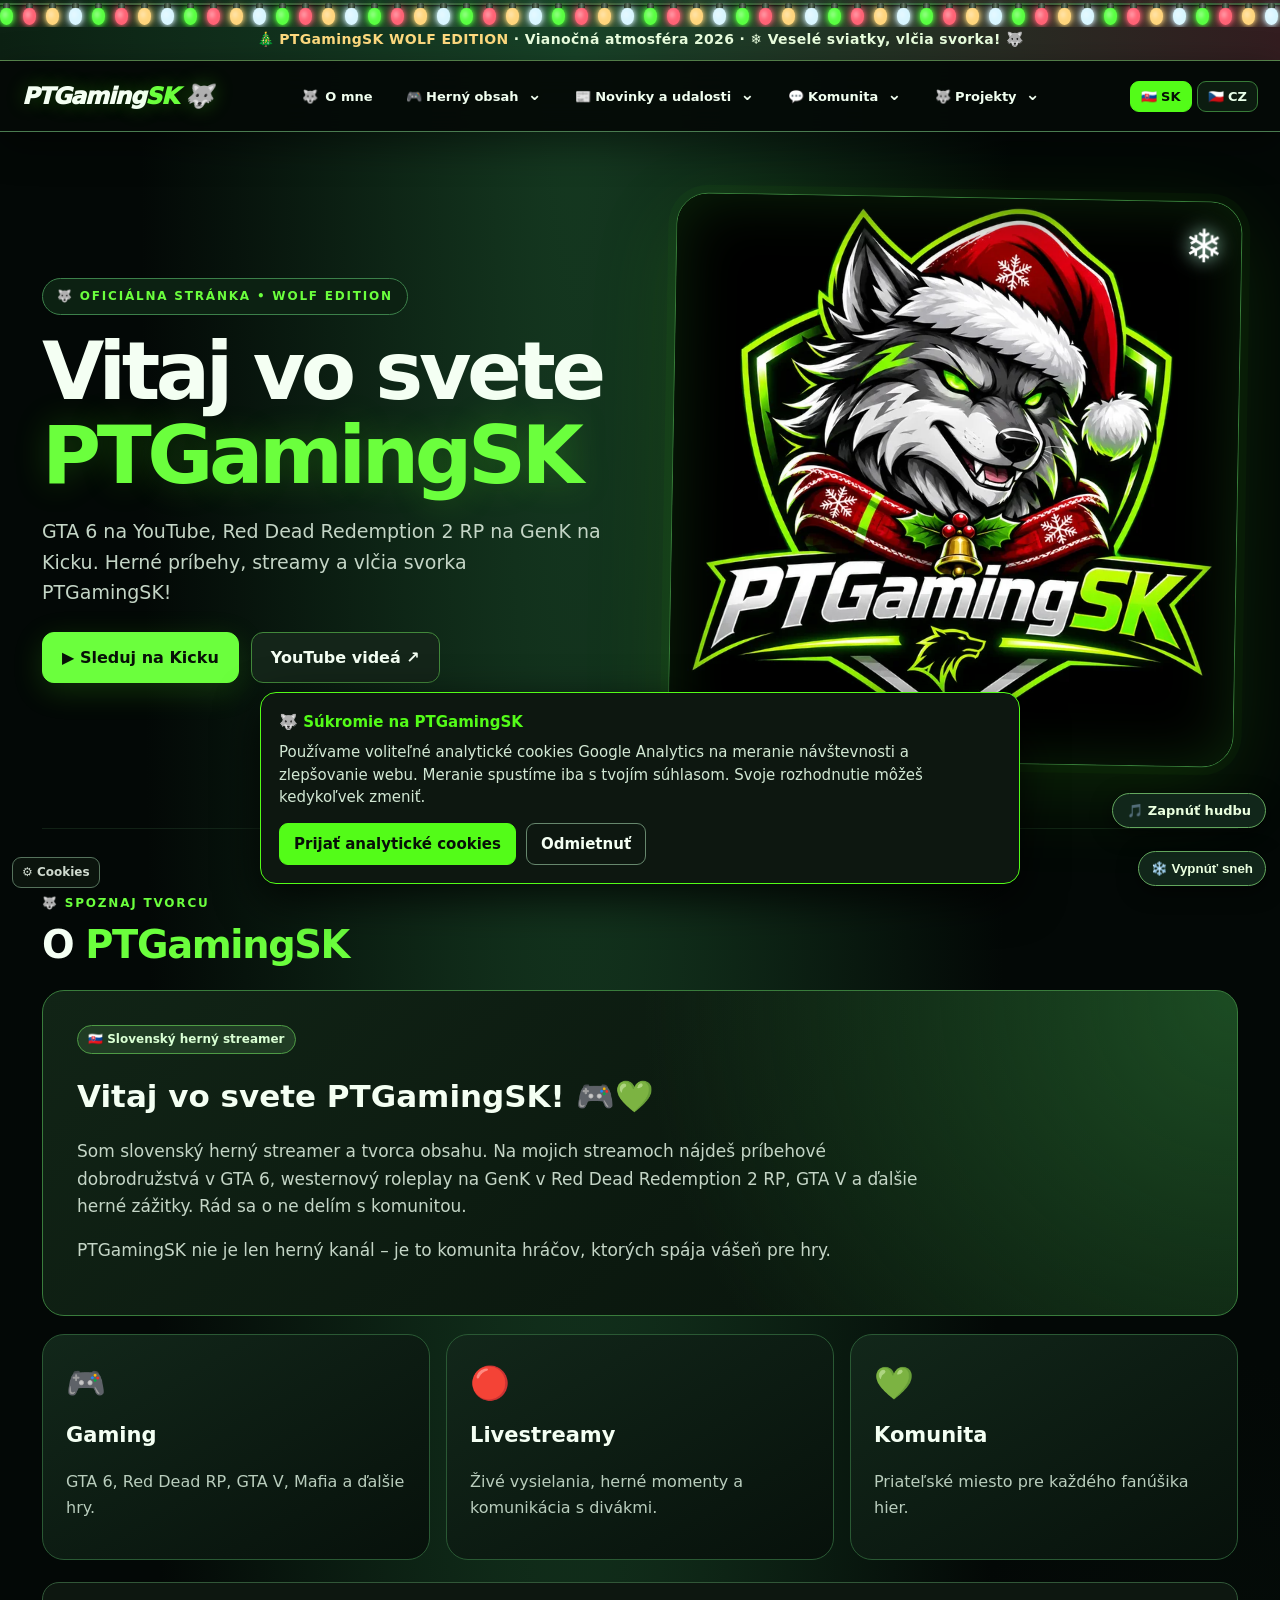
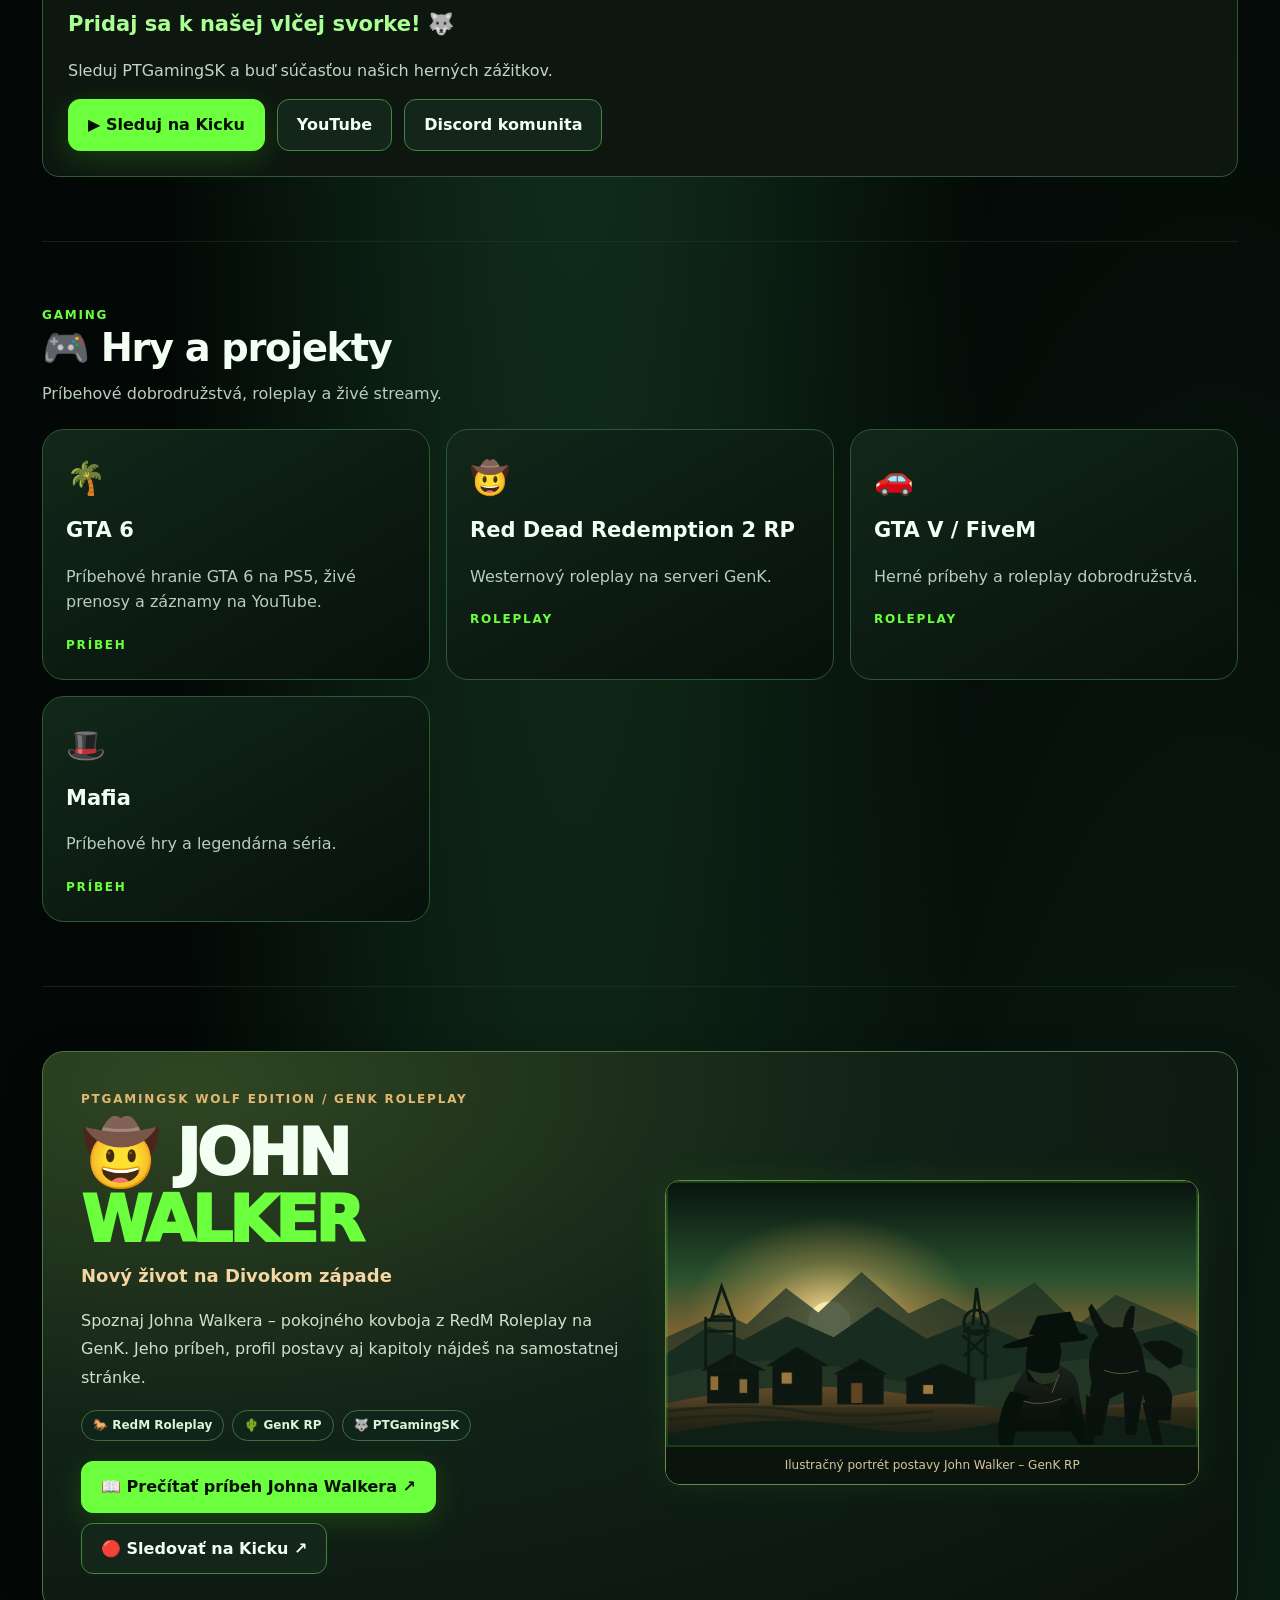
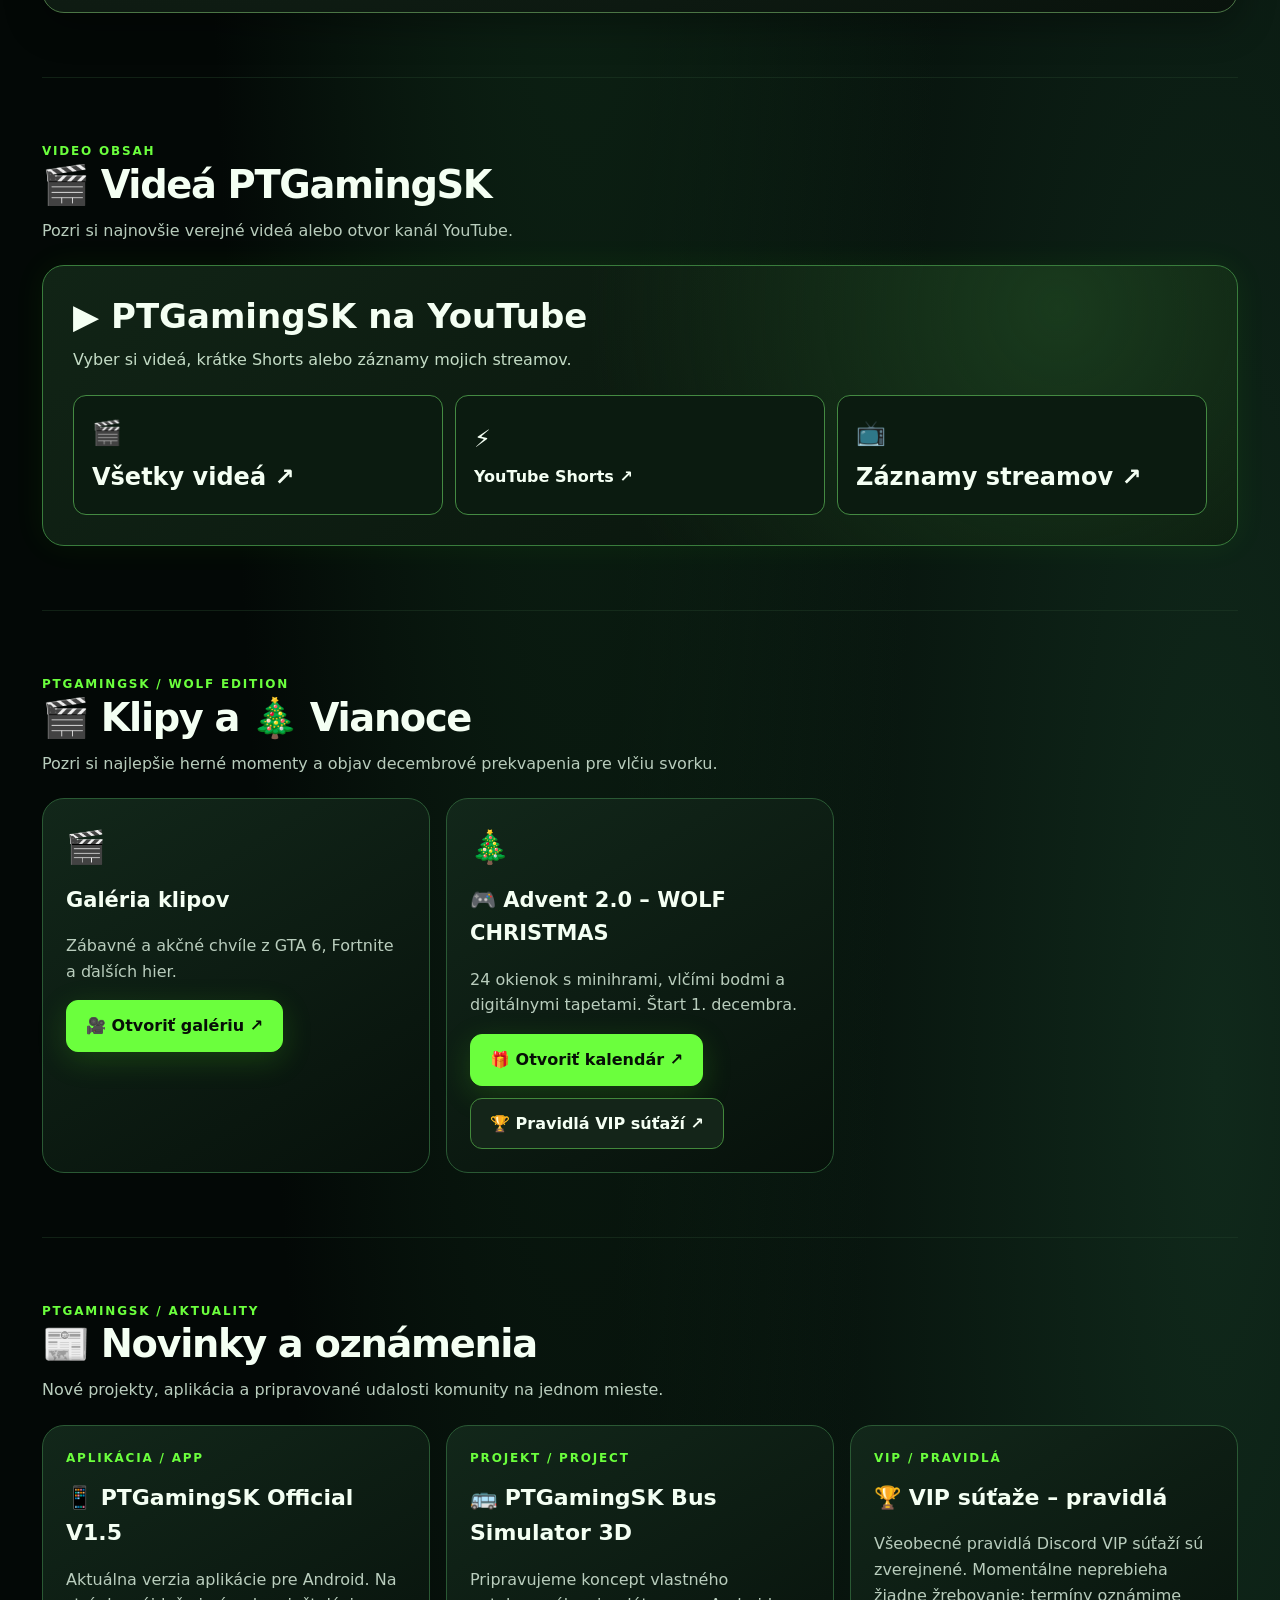
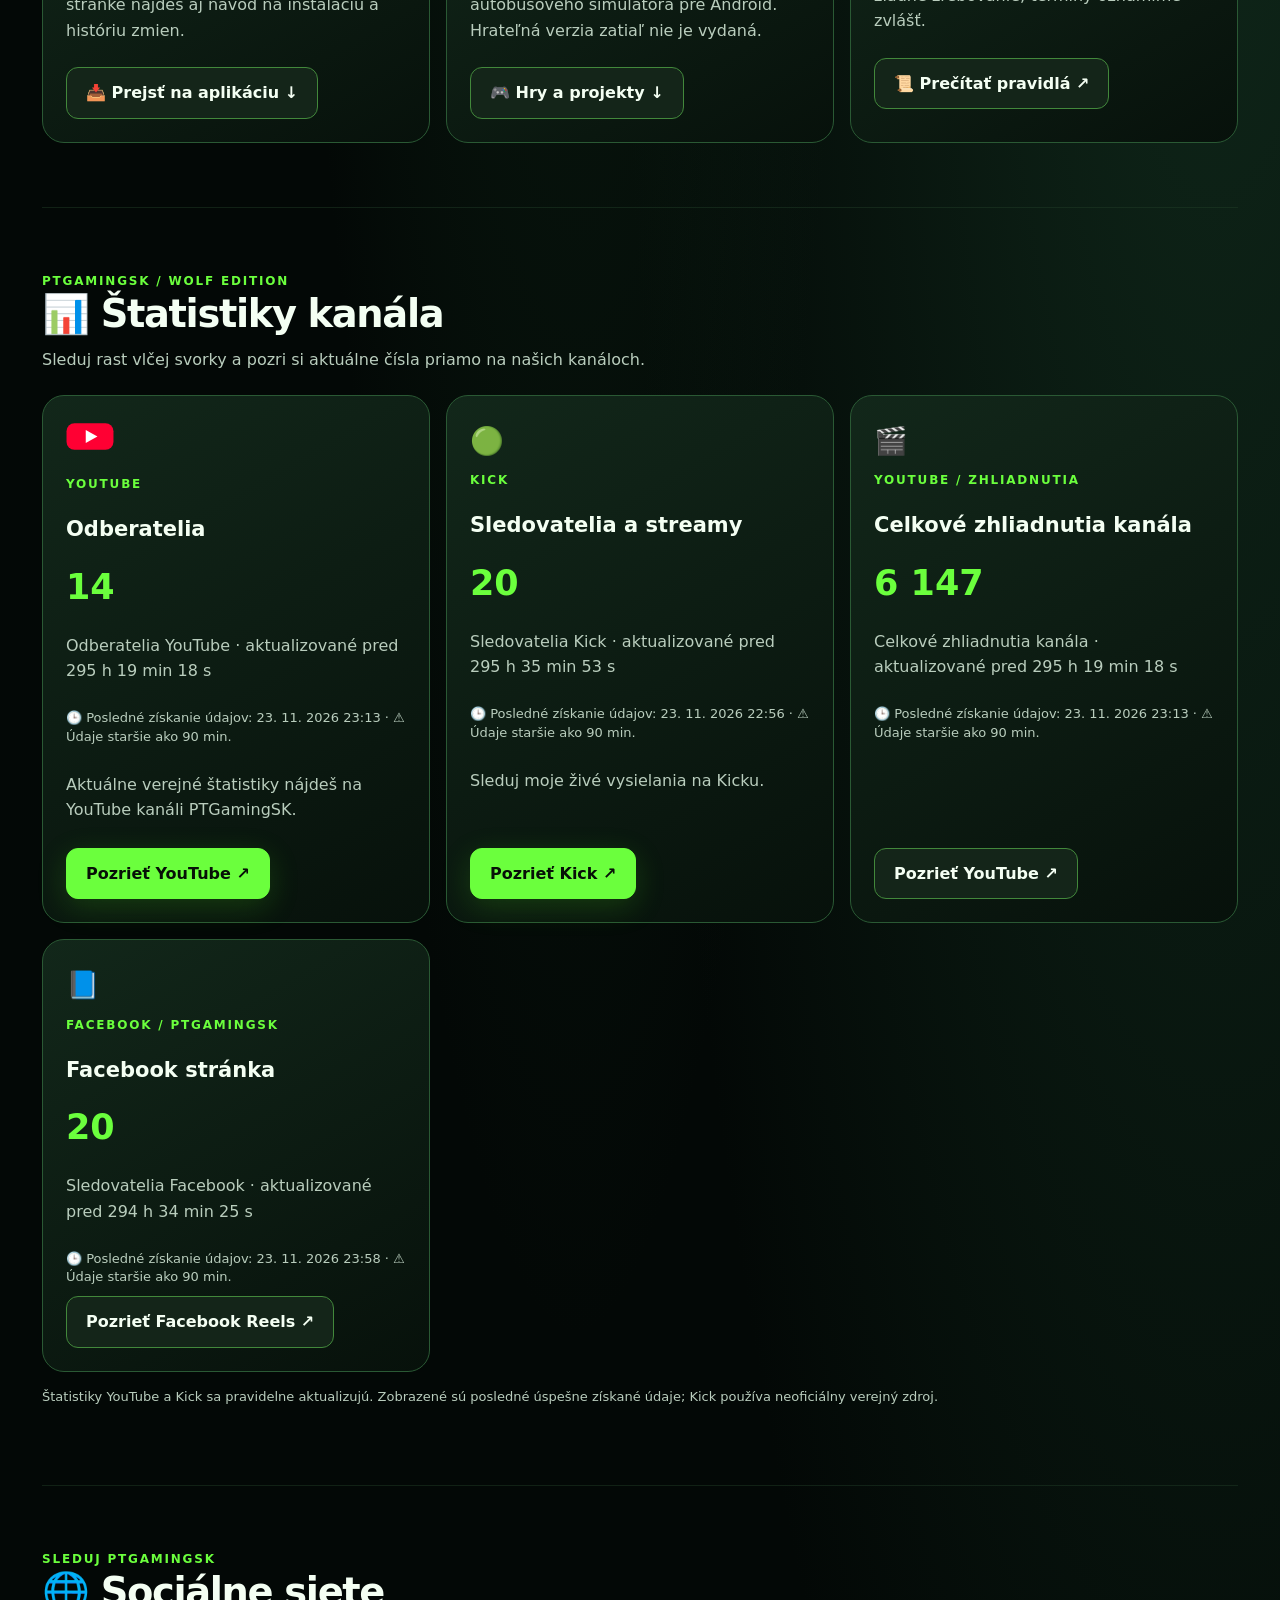
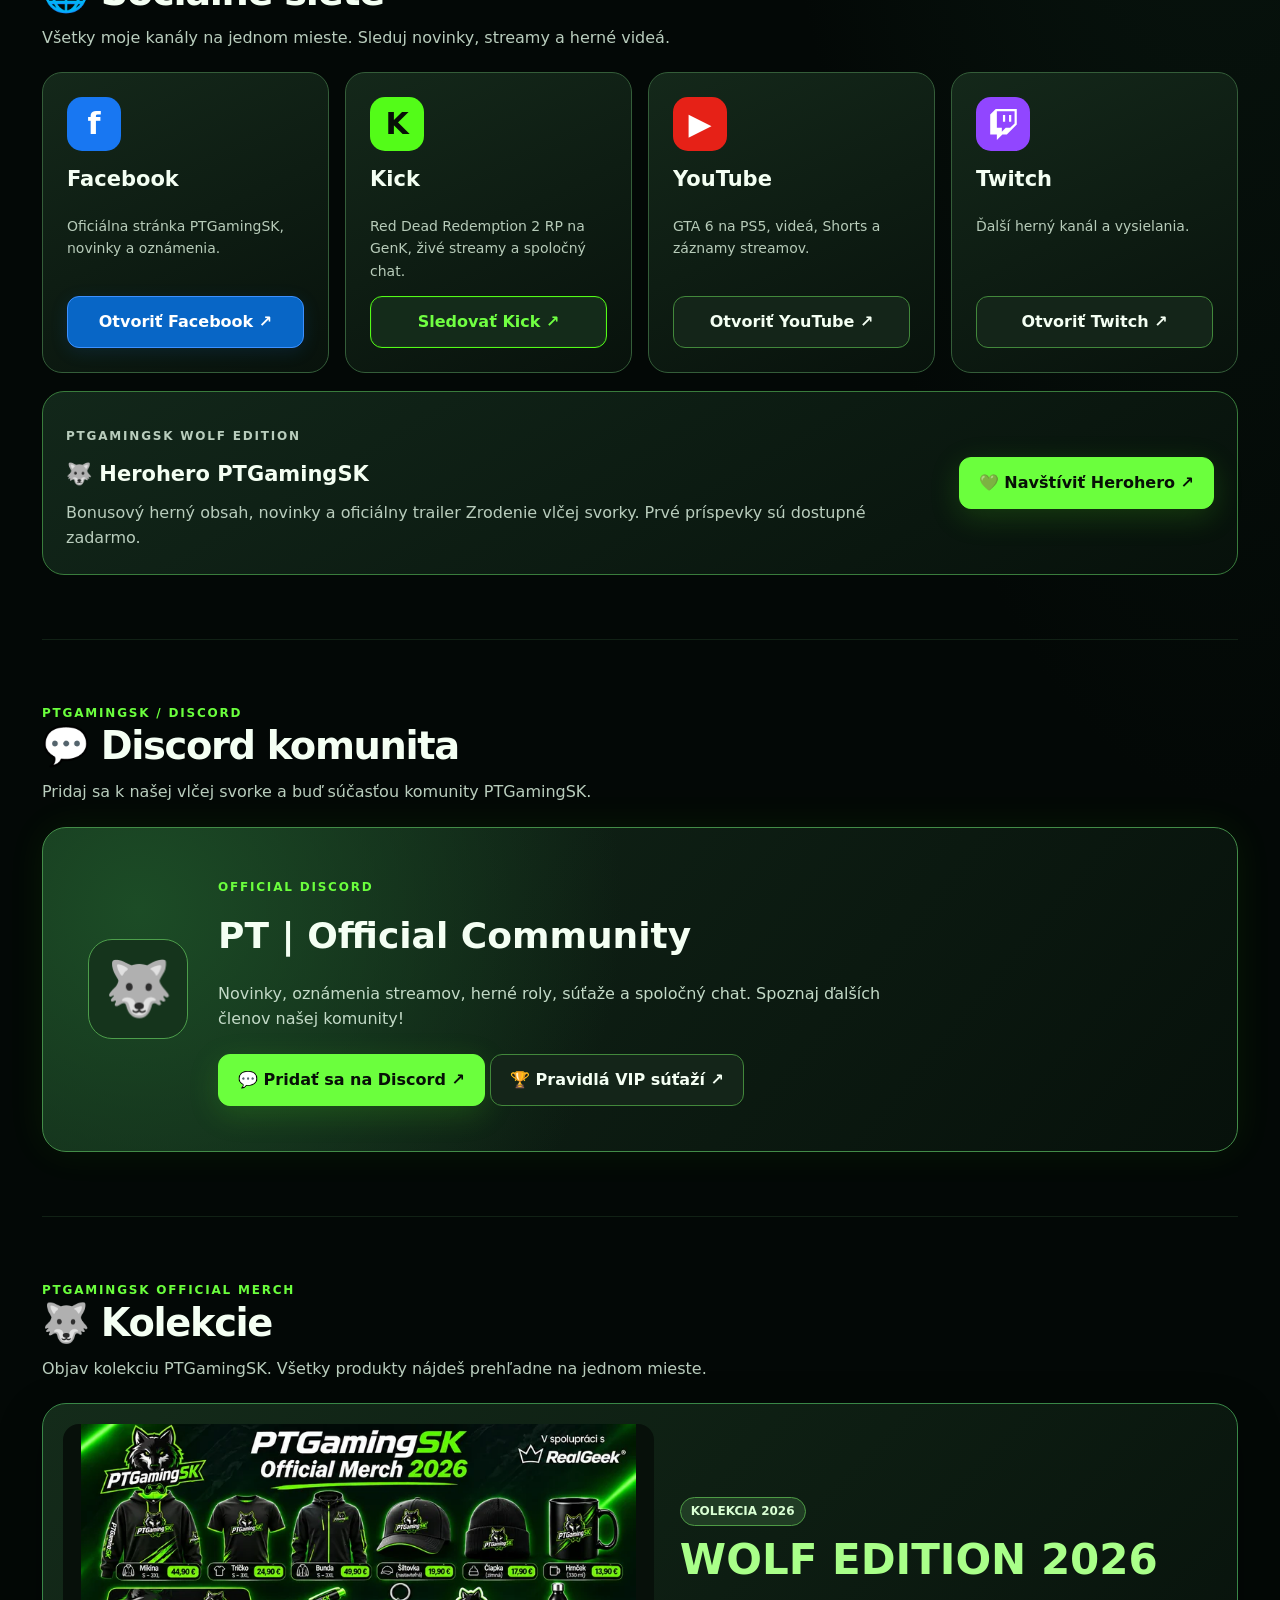
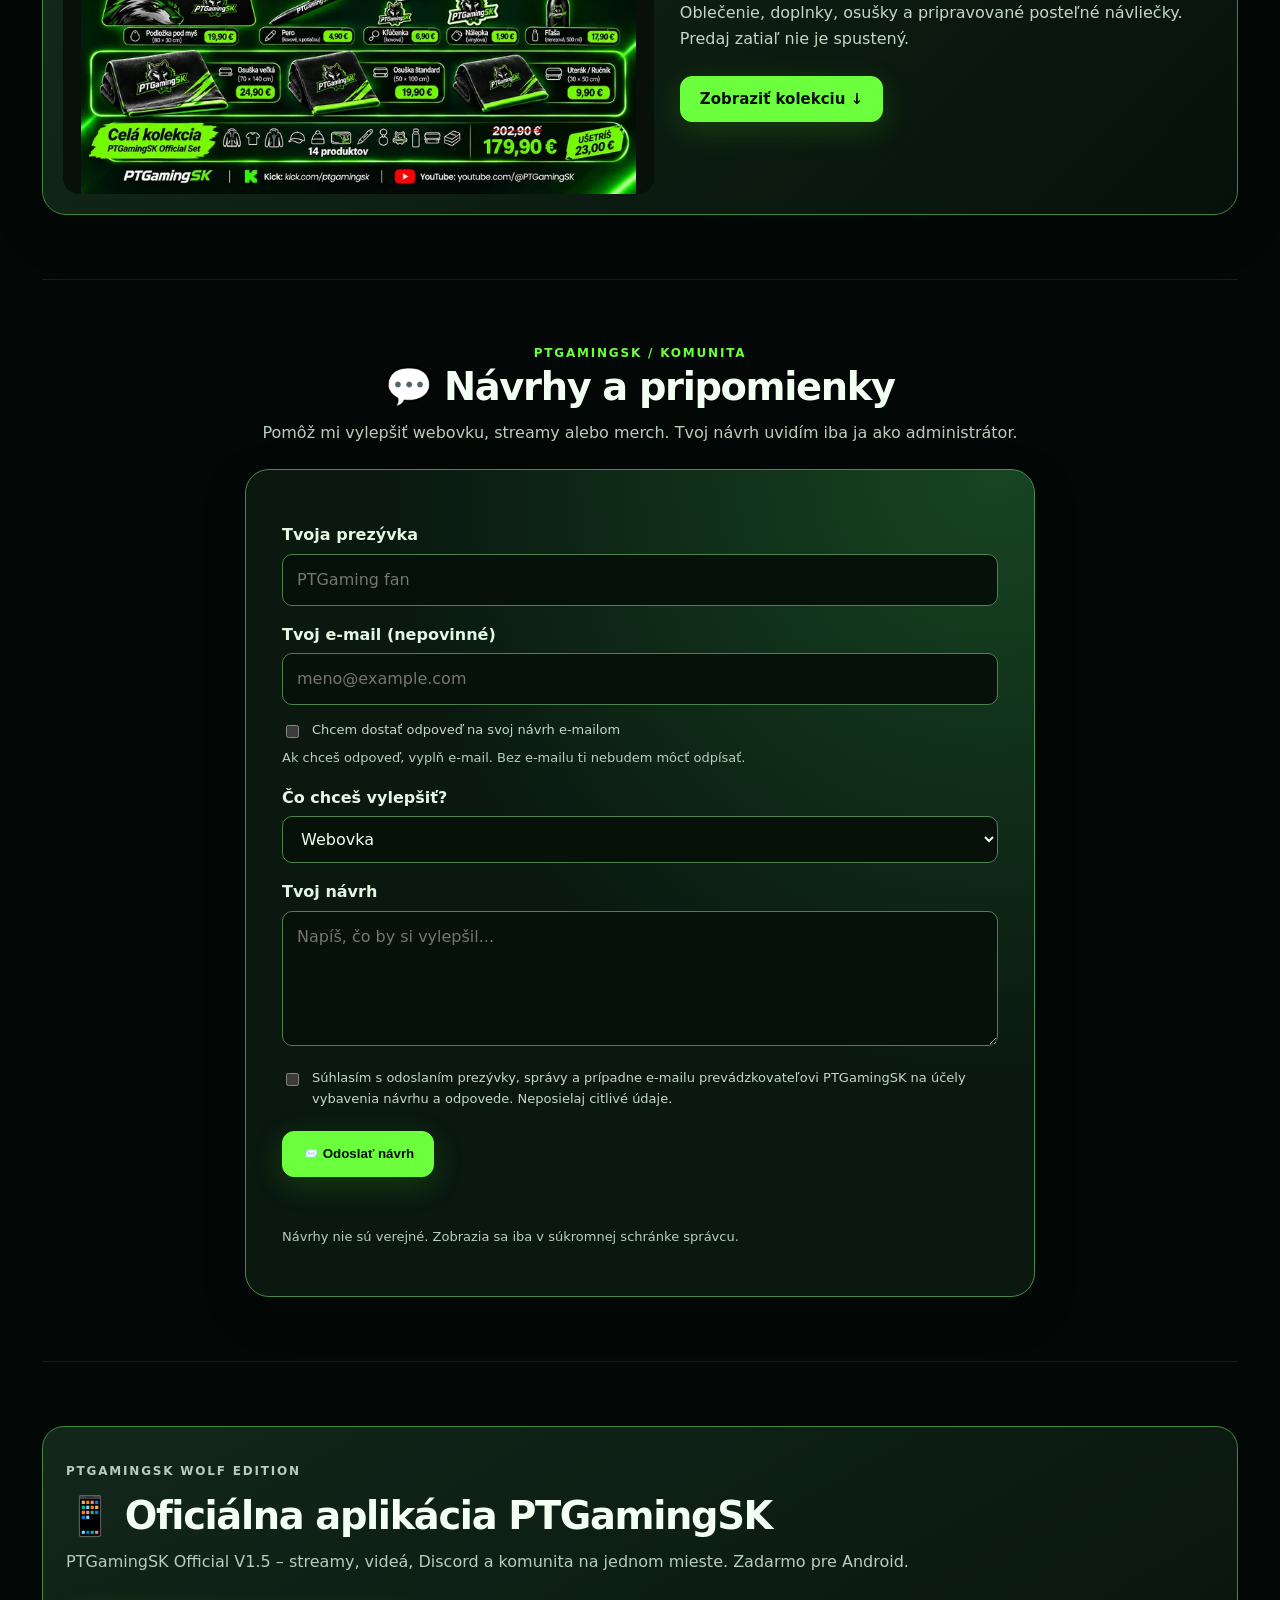
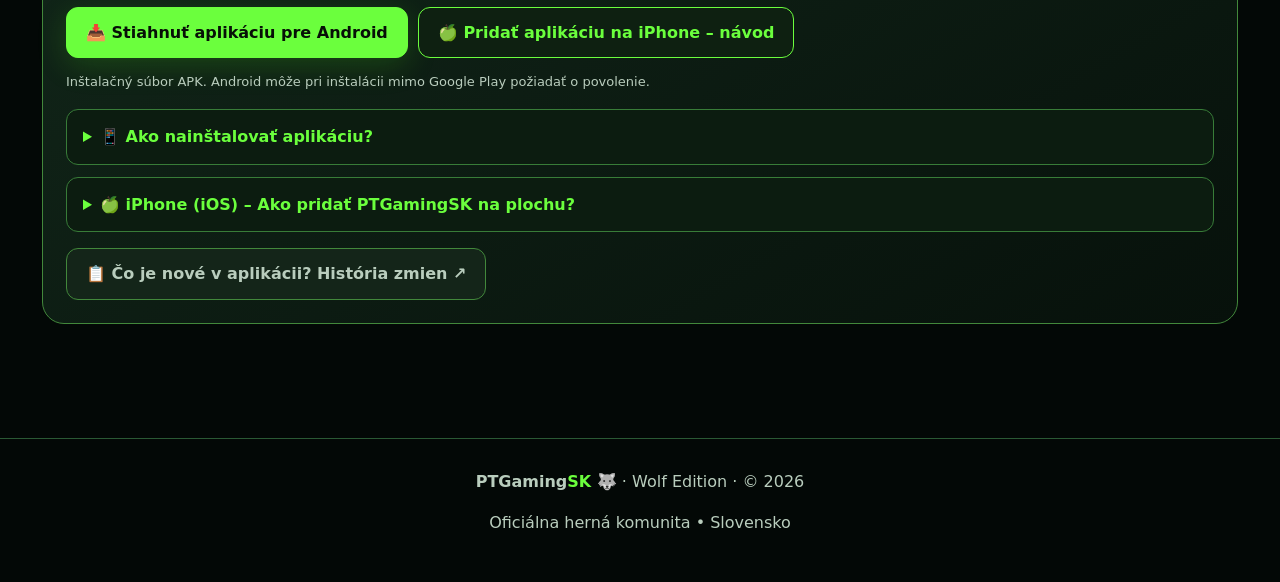
==== index.html @ ed1f9223 "Improve navigation to Advent 2.0 calendar" ====
<!DOCTYPE html>

<html lang="sk"><head><meta charset="utf-8"/><meta content="width=device-width,initial-scale=1" name="viewport"/><meta content="#070d09" name="theme-color"/><meta content="PTGamingSK je slovenský herný streamer. Sleduj GTA 6 na PS5 na YouTube, Red Dead Redemption 2 RP na GenK na Kicku, herné videá, Discord komunitu a WOLF EDITION." name="description"/><title>PTGamingSK | Oficiálny web slovenského herného streamera</title><link href="/assets/wolf-logo.webp" rel="icon" type="image/webp"/><link rel="manifest" href="/manifest.webmanifest" type="application/manifest+json"/><link rel="apple-touch-icon" sizes="180x180" href="/assets/pwa-icon-180.png"/><meta name="apple-mobile-web-app-capable" content="yes"/><meta name="apple-mobile-web-app-title" content="PTGamingSK"/><meta name="apple-mobile-web-app-status-bar-style" content="black"/><style>
:root{color-scheme:dark;--bg:#050907;--panel:#0d1710;--line:#24402b;--green:#53fc18;--text:#f4fff3;--muted:#abc3af}*{box-sizing:border-box}html{scroll-behavior:smooth}body{margin:0;color:var(--text);font:16px/1.6 system-ui,Segoe UI,sans-serif;background:radial-gradient(ellipse at 50% 0%,#15351b 0,transparent 45%),var(--bg)}a{color:inherit;text-decoration:none}a:focus-visible{outline:2px solid var(--green);outline-offset:4px}header{position:sticky;top:0;z-index:10;background:#050a07eF;border-bottom:1px solid var(--line);backdrop-filter:blur(16px)}.nav{max-width:1180px;margin:auto;padding:15px 22px;display:flex;align-items:center;justify-content:space-between;gap:20px}.brand{font-size:23px;font-weight:1000;font-style:italic;letter-spacing:-1px}.brand span,.accent{color:var(--green)}nav{display:flex;gap:16px;flex-wrap:wrap;font-size:13px;font-weight:750}nav a:hover{color:var(--green)}main{max-width:1180px;margin:auto;padding:0 22px}.hero{min-height:570px;display:grid;grid-template-columns:1fr 1fr;align-items:center;gap:35px;padding:65px 0}.kicker,.tag{font-size:12px;font-weight:900;letter-spacing:.15em;text-transform:uppercase;color:var(--green)}h1{font-size:clamp(48px,6vw,83px);line-height:1.04;letter-spacing:-.055em;margin:15px 0}h2{font-size:clamp(27px,3vw,39px);line-height:1.2;margin:0 0 10px}h3{margin:10px 0;font-size:21px}.lead{font-size:19px;color:#c4d5c6;max-width:560px}.hero-art{position:relative;border-radius:26px;overflow:hidden;border:1px solid #377c39;box-shadow:0 0 55px #39ff1420;background:#010301}.hero-art img{display:block;width:100%;height:auto}.hero-art:after{content:'';position:absolute;inset:0;pointer-events:none;box-shadow:inset 0 0 65px #0c260b}.actions,.links{display:flex;flex-wrap:wrap;gap:12px;margin-top:24px}.btn{display:inline-flex;align-items:center;justify-content:center;padding:12px 19px;border:1px solid #42883b;border-radius:11px;background:#142519;font-weight:800;transition:.2s}.btn:hover{background:#22472a;transform:translateY(-2px)}.btn.primary{background:var(--green);color:#071007;border-color:var(--green)}section{padding:48px 0;scroll-margin-top:85px}.sub{color:var(--muted);margin:0 0 22px}.grid{display:grid;grid-template-columns:repeat(3,minmax(0,1fr));gap:16px}.card{padding:23px;background:linear-gradient(145deg,#122216,#0a110d);border:1px solid var(--line);border-radius:18px}.card:hover{border-color:#50c63b}.card p{color:var(--muted)}.emoji{font-size:32px}.notice{padding:16px;border:1px solid #41613c;background:#142218;border-radius:12px;color:#d5ead7}.two{display:grid;grid-template-columns:1fr 1fr;gap:18px}.video{width:100%;aspect-ratio:16/9;border:0;border-radius:12px;background:#000}.price{font-size:24px;font-weight:900;color:var(--green)}.merch-hero{display:grid;grid-template-columns:1fr 1fr;gap:22px;align-items:center}.merch-hero img{width:100%;border-radius:15px;border:1px solid var(--line)}.pill{display:inline-block;background:#203c24;border:1px solid #4e9b45;color:#d9ffd3;padding:4px 10px;border-radius:30px;font-size:12px;font-weight:800}.schedule{width:100%;border-collapse:collapse}.schedule td{padding:13px;border-bottom:1px solid #29432c}.schedule td:last-child{text-align:right;color:#baf7b0}footer{margin-top:50px;text-align:center;padding:30px;border-top:1px solid var(--line);color:var(--muted)}@media(max-width:820px){.hero,.merch-hero,.two{grid-template-columns:1fr}.hero{padding:35px 0}.hero-art{max-width:540px}.grid{grid-template-columns:repeat(2,1fr)}.nav{align-items:flex-start;flex-direction:column;gap:8px}}@media(max-width:540px){.grid{grid-template-columns:1fr}.nav{padding:12px 16px}nav{gap:11px;font-size:12px}main{padding:0 16px}h1{font-size:48px}.actions .btn{flex:1}}
.product-card{display:flex;flex-direction:column;min-height:210px}.product-card h3{margin-bottom:0}.product-card p{margin:4px 0 12px}.product-card .price{margin-top:auto}.product-card .tag{margin-top:8px}.merch-head{margin:28px 0 15px;scroll-margin-top:90px}.merch-head h3{margin-bottom:0}.collection-note{margin-top:22px;padding:22px;border:1px solid #53fc18;border-radius:18px;background:linear-gradient(115deg,#173b19,#0a140d)}.collection-note h3{color:var(--green)}.collection-note p{color:var(--muted);margin-bottom:0}
.language-switch{display:flex;gap:5px;flex-shrink:0}.language-switch button{cursor:pointer;border:1px solid #387c38;background:#0c1c10;color:#e9ffe9;padding:7px 10px;border-radius:9px;font:700 13px system-ui}.language-switch button.active{background:#53fc18;color:#061006;border-color:#53fc18}@media(max-width:820px){.language-switch{margin-top:4px}}
.czk-price{display:block;font-size:16px;font-weight:650;color:#c9dfca;margin-top:2px}.size-label{display:block;font-size:13px;color:#c5dfc5;margin:10px 0 14px}.size-picker{display:block;width:100%;padding:10px;margin-top:6px;background:#0b190e;color:#f4fff3;border:1px solid #438647;border-radius:9px;font:inherit}.size-picker:focus{outline:2px solid #53fc18}
/* PTGamingSK 2026 – katalógové vylepšenia */
.shop-toolbar{display:flex;flex-wrap:wrap;align-items:center;gap:10px;margin:20px 0;padding:16px;background:#0d1710;border:1px solid #315738;border-radius:15px}.shop-toolbar label{font-size:13px;color:#c9e7cb;font-weight:700}.shop-toolbar input,.shop-toolbar select,.shop-toolbar button{min-height:42px;padding:9px 12px;border-radius:9px;border:1px solid #46794b;background:#07100a;color:#f4fff3;font:inherit}.shop-toolbar input{flex:1 1 190px;min-width:150px}.shop-toolbar button[aria-pressed=true]{border-color:#53fc18;color:#53fc18}.product-tools{display:flex;gap:8px;flex-wrap:wrap;margin-top:16px}.product-tools button{flex:1 1 120px;min-height:39px;border-radius:9px;background:#122519;border:1px solid #46794b;color:#e6ffe6;font-weight:750;cursor:pointer}.product-tools button:hover,.product-tools .favorite-toggle[aria-pressed=true]{border-color:#53fc18;color:#53fc18}.product-card[hidden],#products-empty[hidden],.detail-modal[hidden]{display:none!important}.merch-extra,.stream-next{margin-top:26px;padding:22px;border:1px solid #315738;border-radius:17px;background:#0d1710}.merch-extra details{border-bottom:1px solid #28452d;padding:12px 0}.merch-extra summary{cursor:pointer;font-weight:750}.merch-extra p{color:#c0d8c2}.detail-modal{position:fixed;inset:0;z-index:9999;background:#000d;display:flex;align-items:center;justify-content:center;padding:18px;overflow:auto}.detail-panel{position:relative;display:grid;grid-template-columns:minmax(0,1fr) minmax(0,1fr);gap:24px;width:min(900px,100%);max-height:90vh;overflow:auto;background:#0c1710;border:1px solid #53fc18;border-radius:20px;padding:24px;box-shadow:0 0 60px #53fc1830}.detail-panel img{width:100%;max-height:450px;object-fit:contain;background:#08100a;border-radius:12px}.detail-close{position:absolute;right:10px;top:10px;background:#172d1b;color:white;border:1px solid #53fc18;border-radius:8px;padding:8px 12px;cursor:pointer}.detail-panel .price{margin:12px 0}.detail-panel .sub{font-size:14px}.detail-material{margin:12px 0;padding:10px 12px;border:1px solid #3d8b40;border-radius:10px;background:#102718;color:#d9f4dc;font-weight:750}.detail-material[hidden]{display:none!important}@media(max-width:650px){.detail-panel{grid-template-columns:1fr;padding:18px}.detail-panel img{max-height:260px}.shop-toolbar{align-items:stretch}.shop-toolbar input,.shop-toolbar select,.shop-toolbar button{width:100%}}
</style><style>
.product-gallery{margin:-8px -8px 16px}.gallery-stage{display:block;width:100%;padding:0;border:1px solid #345d38;border-radius:14px;overflow:hidden;background:#07120a;cursor:zoom-in}.gallery-illustration{min-height:178px;display:flex;flex-direction:column;align-items:center;justify-content:center;gap:12px;background:radial-gradient(circle at 50% 40%,#2a632d,#07120a 72%);color:#b8ff9b}.gallery-symbol{font-size:76px;filter:drop-shadow(0 0 15px #53fc1860)}.gallery-mark{font-size:10px;letter-spacing:.13em;font-weight:900}.gallery-stage img{width:100%;height:210px;object-fit:cover;display:block;background:#061109;transition:transform .25s ease}.gallery-stage img.product-closeup{transform:scale(1.48)}.gallery-stage img.collection-full{object-fit:contain}.gallery-stage{height:212px}.gallery-stage:hover img.product-closeup{transform:scale(1.57)}.gallery-controls{display:flex;gap:8px;margin-top:9px}.gallery-thumb{flex:1;padding:8px;border-radius:8px;border:1px solid #35583a;background:#0d1a10;color:#d4e9d0;cursor:pointer}.gallery-thumb.selected{border-color:#53fc18;color:#53fc18;background:#19351c}.gallery-modal{width:min(660px,94vw);max-height:90vh;overflow:auto;border:1px solid #53fc18;border-radius:18px;background:#09130c;color:#f4fff3;padding:20px;box-shadow:0 0 70px #53fc1833}.gallery-modal::backdrop{background:#000c}.modal-top,.modal-controls{display:flex;align-items:center;justify-content:space-between;gap:10px}.modal-top button,.modal-controls button{border:1px solid #477f47;background:#16301b;color:white;border-radius:9px;padding:10px;cursor:pointer}.gallery-modal #gallery-preview{margin:15px 0}.gallery-modal #gallery-preview .gallery-illustration{min-height:340px}.gallery-modal #gallery-preview .gallery-symbol{font-size:135px}.gallery-modal #gallery-preview img{width:100%;max-height:60vh;object-fit:contain}.gallery-modal p{color:#abc3af;font-size:13px}
.size-label{display:block;font-size:13px;color:#c5dfc5;margin:10px 0 14px}.size-picker{display:block;width:100%;padding:10px;margin-top:6px;background:#0b190e;color:#f4fff3;border:1px solid #438647;border-radius:9px;font:inherit}.size-picker:focus{outline:2px solid #53fc18}</style><style>
/* PTGamingSK YouTube section */
.pt-youtube-panel{padding:30px;border:1px solid #397c3c;border-radius:18px;background:radial-gradient(circle at 85% 15%,#193a1d 0,transparent 45%),linear-gradient(140deg,#112416,#07110a);box-shadow:0 0 32px #53fc1810}
.pt-youtube-heading{font-size:clamp(23px,3vw,34px);font-weight:900;line-height:1.2;margin:0 0 10px}.pt-youtube-panel p{color:#c4dcc6;margin:0 0 22px}.pt-youtube-links{display:grid;grid-template-columns:repeat(3,minmax(0,1fr));gap:12px}.pt-youtube-links a{display:flex;flex-direction:column;align-items:flex-start;justify-content:center;gap:6px;min-height:105px;border:1px solid #448a42;border-radius:13px;background:#0b1b10;padding:18px;font-weight:800}.pt-youtube-links a:hover{border-color:#53fc18;background:#17351b}.pt-youtube-links span{font-size:24px}@media(max-width:650px){.pt-youtube-panel{padding:18px}.pt-youtube-links{grid-template-columns:1fr}.pt-youtube-links a{min-height:70px}}
</style><style>
/* PTGamingSK: košík a obľúbené */
.shop-actions{display:flex;gap:10px;flex-wrap:wrap;margin:15px 0 20px}
.shop-actions button,.cart-action,.cart-row button{border:1px solid #438647;background:#102416;color:#f4fff3;border-radius:10px;padding:10px 13px;font:700 14px system-ui;cursor:pointer}
.shop-actions button:hover,.cart-action:hover,.cart-row button:hover{border-color:#53fc18}
.cart-action{width:100%;margin-top:9px;background:#1b3b20}
.cart-panel{margin:18px 0 26px;padding:20px;border:1px solid #53fc18;border-radius:16px;background:#0d1710}
.cart-panel[hidden]{display:none!important}.cart-row{display:grid;grid-template-columns:1fr auto auto auto;align-items:center;gap:12px;border-bottom:1px solid #29432c;padding:12px 0}
.cart-row small{display:block;color:#abc3af}.cart-row input{width:66px;background:#07100a;color:white;border:1px solid #438647;border-radius:7px;padding:8px}
.cart-totals{display:flex;justify-content:space-between;gap:16px;flex-wrap:wrap;margin-top:16px;font-size:20px;font-weight:850;color:#53fc18}
.cart-note{color:#c9dfca;font-size:13px}.shop-toast{color:#b9ffad;min-height:22px;font-size:13px}
@media(max-width:620px){.cart-row{grid-template-columns:1fr auto}.cart-row input{grid-column:1}.cart-row .cart-remove{grid-column:2}}
/* Mena podľa zvoleného jazyka */
html[lang="sk"] .czk-price,html[lang="sk"] #cart-czk{display:none!important}
html[lang="cs"] .product-card .price{font-size:0}
html[lang="cs"] .product-card .czk-price{display:block;font-size:24px;font-weight:900;color:var(--green);margin-top:0}
html[lang="cs"] #cart-eur{display:none!important}
.product-card[data-category="bedding"] .price{font-size:0!important}.product-card[data-category="bedding"] .czk-price{display:none!important}.product-card[data-category="bedding"] .tag{font-size:14px;letter-spacing:normal}</style><style>/* Wolf Edition – vylepšený košík */
.cart-panel{background:radial-gradient(ellipse at 95% 0%,#153c1c 0,transparent 55%),#07120a;border:2px solid #53fc18;border-radius:22px;box-shadow:0 0 26px #53fc1820;padding:clamp(16px,3vw,30px)}
.cart-heading{display:flex;align-items:center;flex-wrap:wrap;gap:16px;margin-bottom:16px}.cart-heading h3{font-size:clamp(24px,3vw,34px);margin:0}.cart-badge{border:1px solid #53fc18;color:#b9ffa5;border-radius:30px;padding:6px 14px;font-weight:800}
.cart-row{display:grid;grid-template-columns:90px minmax(130px,1fr) auto auto auto;gap:16px;align-items:center;background:linear-gradient(110deg,#102718,#08160c);border:1px solid #3d8b40;border-radius:15px;padding:12px;margin:12px 0}.cart-row img{width:86px;height:86px;object-fit:cover;border-radius:10px;border:1px solid #386c3c}.cart-row strong{font-size:19px}.cart-row small{margin-top:4px}.cart-row .cart-qty{display:flex;align-items:center;border:1px solid #53fc18;border-radius:10px;overflow:hidden}.cart-row .cart-qty button{border:0;border-radius:0;background:#173b1e;color:#53fc18;font-size:20px;min-width:36px;height:40px;padding:4px}.cart-row .cart-qty span{min-width:32px;text-align:center;font-weight:800}.cart-row .cart-subtotal{font-size:19px;font-weight:900;white-space:nowrap}.cart-row .cart-remove{color:#ff7d91;border-color:#9c354b;min-height:40px}.cart-totals{font-size:clamp(23px,3vw,32px);border-top:1px solid #356e3c;padding-top:16px;margin-top:20px}.cart-note{border:1px solid #3d8b40;border-radius:10px;background:#13321a;padding:12px 15px;color:#d9f4dc}.cart-bottom-actions{display:grid;grid-template-columns:1fr 1fr;gap:12px;margin-top:18px}.cart-bottom-actions button{margin:0;min-height:48px;border-radius:12px;font-weight:800;cursor:pointer}.cart-continue{background:#102418;border:1px solid #53fc18;color:white}.cart-bottom-actions .cart-action{background:#53fc18;color:#071007;border-color:#53fc18}
@media(max-width:700px){.cart-row{grid-template-columns:66px 1fr auto;gap:10px}.cart-row img{width:64px;height:64px}.cart-row .cart-qty{grid-column:2}.cart-row .cart-subtotal{grid-column:3;grid-row:2}.cart-row .cart-remove{grid-column:3;grid-row:1}.cart-bottom-actions{grid-template-columns:1fr}}
</style><style>
/* PTGamingSK – sekcia O tvorcovi */
.pt-about{padding-top:65px}.pt-about h2{margin:8px 0 22px}.pt-about-intro{padding:clamp(20px,4vw,34px);border:1px solid #397c3c;border-radius:20px;background:radial-gradient(circle at 100% 0%,#1c4c23 0,transparent 48%),linear-gradient(140deg,#112416,#07110a)}
.pt-about-intro h3{font-size:clamp(23px,3vw,31px);margin:18px 0 10px}.pt-about-intro p{max-width:850px;color:#c4d5c6;font-size:17px}.pt-about-intro strong{color:#e7ffe2}
.pt-about-grid{margin-top:18px}.pt-about-grid .card{min-height:180px}.pt-about-end{margin-top:22px;padding:25px;border:1px solid #315738;border-radius:17px;background:#0d1710}.pt-about-end strong{font-size:21px;color:#aaff93}.pt-about-end p{color:#c4d5c6}.pt-about-end .links{margin-top:14px}
</style><style>/* PTGamingSK – posteľné návliečky, koncept */.bedding-feature{display:grid;grid-template-columns:1.15fr 1fr;gap:22px;align-items:center;margin:26px 0;padding:18px;border:1px solid #438647;border-radius:20px;background:linear-gradient(135deg,#142a18,#08110a)}.bedding-photo img{display:block;width:100%;border-radius:13px;max-height:380px;object-fit:cover}.bedding-content h3{font-size:clamp(23px,3vw,30px)}.bedding-content p{color:#c4d5c6}.bedding-price{font-weight:850;color:#aaff93!important}.bedding-disclaimer{font-size:13px}@media(max-width:720px){.bedding-feature{grid-template-columns:1fr}}</style><style id="pt-xmas-style">
/* PTGamingSK WOLF EDITION – CHRISTMAS 2026: bez externych obrazkov */
:root{--xmas-gold:#ffdb7f;--xmas-red:#d63e4f}
body{background:radial-gradient(ellipse at 50% 0%,#1c4426 0,transparent 42%),radial-gradient(ellipse at 100% 33%,#3b1020 0,transparent 25%),#050907}
header{border-bottom-color:#4a7b50;box-shadow:0 3px 22px #53fc1814}
.hero-art{box-shadow:0 0 55px #39ff1420,0 0 28px #ffdb7f1a}
.hero-art:before{content:'❄';position:absolute;top:8px;right:18px;font-size:46px;z-index:2;color:#fff;filter:drop-shadow(0 0 9px #b6ffde);pointer-events:none}
.pt-xmas-ribbon{position:relative;z-index:9;background:linear-gradient(90deg,#0c2113,#184328 45%,#331d20);border-bottom:1px solid #5d8e52;text-align:center;padding:10px 50px;font-size:14px;font-weight:800;letter-spacing:.025em;color:#eaffdf}
.pt-xmas-ribbon b{color:var(--xmas-gold)}
.pt-xmas-tag{display:inline-block;margin:0 0 4px;padding:7px 13px;border-radius:50px;background:#102819;border:1px solid #5eab50;color:#e8ffdf;font-weight:800;font-size:12px;letter-spacing:.09em}
/* Realisticka svetelna retaz: tenky kabel, objimky a samostatne pulzujuce ziarovky */
.pt-xmas-ribbon{padding-top:28px}
.pt-xmas-lights{position:absolute;inset:0 0 auto;height:27px;display:flex;align-items:flex-start;gap:10px;overflow:hidden;pointer-events:none;white-space:nowrap;opacity:1;filter:none}
.pt-xmas-lights::before{content:"";position:absolute;top:3px;left:0;right:0;height:2px;background:#355b39;box-shadow:0 1px 2px #000;z-index:0}
.pt-xmas-lights span{position:relative;display:block;flex:0 0 13px;width:13px;height:17px;margin-top:8px;border-radius:48% 48% 52% 52%;background:#53fc18;box-shadow:0 0 5px currentColor,0 0 12px currentColor;animation:pt-bulb-glow 2.8s ease-in-out infinite;transform-origin:50% -4px}
.pt-xmas-lights span::before{content:"";position:absolute;width:7px;height:5px;top:-5px;left:3px;background:linear-gradient(90deg,#1c2a1c,#647765,#1c2a1c);border-radius:2px 2px 0 0}
.pt-xmas-lights span::after{content:"";position:absolute;width:4px;height:7px;left:3px;top:3px;background:#fff9;border-radius:50%;filter:blur(2px)}
.pt-xmas-lights span:nth-child(4n+1){background:#58ff41;color:#58ff41;animation-delay:-.5s}
.pt-xmas-lights span:nth-child(4n+2){background:#ff6275;color:#ff6275;animation-delay:-1.8s}
.pt-xmas-lights span:nth-child(4n+3){background:#ffd57c;color:#ffd57c;animation-delay:-1.1s}
.pt-xmas-lights span:nth-child(4n){background:#d9f6ff;color:#d9f6ff;animation-delay:-2.3s}
@keyframes pt-bulb-glow{0%,100%{opacity:1;filter:brightness(1.1)}50%{opacity:.58;filter:brightness(.75)}}
@media(prefers-reduced-motion:reduce){.pt-xmas-lights span{animation:none}}
.pt-xmas-snow{position:fixed;inset:0;pointer-events:none;z-index:8;overflow:hidden}
.pt-xmas-snow span{position:absolute;top:-26px;left:var(--x);opacity:var(--opacity);font-size:var(--size);color:#f0fff6;text-shadow:0 0 6px #b1dfc6;animation:pt-snowfall var(--duration) linear var(--delay) infinite;user-select:none}
@keyframes pt-snowfall{to{transform:translate3d(var(--drift),110vh,0) rotate(180deg)}}
.pt-xmas-toggle{position:fixed;right:14px;bottom:14px;z-index:30;padding:9px 12px;border-radius:100px;color:#eaffdf;background:#11261a;border:1px solid #63a75e;font-weight:800;cursor:pointer;box-shadow:0 5px 20px #0008}
.pt-xmas-toggle:hover{border-color:#53fc18}
body.pt-xmas-paused .pt-xmas-snow{display:none}
@media(prefers-reduced-motion:reduce){.pt-xmas-snow{display:none}}
@media(max-width:600px){.pt-xmas-ribbon{padding:29px 14px 10px;font-size:12px}.pt-xmas-toggle{bottom:8px;right:8px;font-size:12px;padding:7px 10px}.pt-xmas-snow span:nth-child(n+13){display:none}}
</style><style id="pt-redesign-2026">
/* PTGamingSK Wolf Edition — visual refresh, existing shop logic preserved */
:root{--bg:#030806;--panel:#0a1810;--line:#2a5934;--green:#6bff3d;--muted:#b9cdbd}
body{background:radial-gradient(ellipse at 45% -5%,#163c22 0,transparent 44%),radial-gradient(ellipse at 95% 42%,#10291b 0,transparent 35%),#030806}
header{box-shadow:0 12px 38px #0007}.nav{max-width:1280px}.brand{letter-spacing:-.045em;text-shadow:0 0 20px #53fc1845}
nav a{padding:7px 3px;transition:color .2s}nav a:hover{color:var(--green)}main{max-width:1240px}
.hero{min-height:650px;gap:clamp(22px,5vw,70px)}.hero .kicker{display:inline-block;padding:8px 14px;border:1px solid #3c804a;border-radius:100px;background:#0c2112}
h1{font-size:clamp(48px,6.3vw,90px);text-wrap:balance}h1 .accent{display:block;text-shadow:0 0 35px #53fc1838}
.hero-art{border-radius:32px;transform:rotate(1deg);box-shadow:0 0 0 8px #53fc1808,0 25px 90px #53fc1820;animation:ptFloat 7s ease-in-out infinite}
@keyframes ptFloat{50%{transform:translateY(-12px) rotate(-1deg)}}
.btn{border-radius:12px;min-height:46px}.btn.primary{box-shadow:0 8px 30px #53fc182b}
section{padding:64px 0;border-top:1px solid #24412b70}section h2{letter-spacing:-.035em}
.card{border-radius:22px;background:linear-gradient(150deg,#12271a,#07110b);transition:border-color .2s,transform .2s,box-shadow .2s}
.card:hover{transform:translateY(-3px);box-shadow:0 14px 35px #0006}.product-card{overflow:hidden}.product-card:hover{transform:translateY(-4px)}
.notice,.stream-next,.pt-youtube-panel,.pt-about-intro,.collection-note{border-radius:22px}
.pt-news-grid{display:grid;grid-template-columns:repeat(3,minmax(0,1fr));gap:16px}.pt-news-card{position:relative;min-height:190px}.pt-news-card .tag{display:block;margin-bottom:12px}
.pt-news-card h3{font-size:22px}.pt-news-card p{margin-bottom:0}
@media(max-width:850px){.pt-news-grid{grid-template-columns:1fr 1fr}.hero{min-height:unset}.hero-art{transform:none;animation:none}}
@media(max-width:600px){.pt-news-grid{grid-template-columns:1fr}section{padding:43px 0}.hero{padding:42px 0}.nav nav{overflow-x:auto;flex-wrap:nowrap;max-width:100%;width:100%;padding-bottom:5px}.nav nav a{white-space:nowrap}.hero .actions .btn{flex:1 1 100%}.pt-xmas-ribbon{line-height:1.6}}
@media(prefers-reduced-motion:reduce){.hero-art{animation:none}.card,.btn{transition:none}}
</style><style>/* PTGamingSK social media 2026 */
.pt-social-grid{display:grid;grid-template-columns:repeat(4,minmax(0,1fr));gap:16px}.pt-social-card{display:flex;flex-direction:column;align-items:flex-start;min-height:260px;padding:24px;border-radius:20px;background:linear-gradient(155deg,#14281a,#08120c);border:1px solid #345d39;transition:transform .2s,border-color .2s,box-shadow .2s}.pt-social-card:hover{transform:translateY(-5px);border-color:#53fc18;box-shadow:0 12px 32px #53fc1815}.pt-social-card h3{margin:12px 0 4px}.pt-social-card p{font-size:14px;color:#b7cbb9;flex:1}.pt-social-card .btn{width:100%;text-align:center}.pt-social-icon{display:grid;place-items:center;width:54px;height:54px;border-radius:15px;font-weight:900;font-size:30px;color:white}.pt-social-card.facebook .pt-social-icon{background:#1877f2}.pt-social-card.kick .pt-social-icon{background:#53fc18;color:#071007}.pt-social-card.youtube .pt-social-icon{background:#e62117}.pt-social-card.twitch .pt-social-icon{background:#9146ff}.pt-social-pending{font-size:12px;color:#d2dfd3;border:1px dashed #527d57;padding:10px;border-radius:10px;width:100%;text-align:center}@media(max-width:950px){.pt-social-grid{grid-template-columns:repeat(2,minmax(0,1fr))}}@media(max-width:540px){.pt-social-grid{grid-template-columns:1fr}.pt-social-card{min-height:220px}}</style><style id="pt-social-button-refresh">
/* Sociálne siete: samostatné farby iba pre Facebook a Kick */
.pt-social-card .social-facebook-btn{background:#0866c6;color:#fff;border:1px solid #3d91ff;box-shadow:0 4px 18px #1877f222}
.pt-social-card .social-facebook-btn:hover{background:#0757aa;border-color:#8dc2ff;box-shadow:0 0 22px #1877f255;transform:translateY(-2px)}
.pt-social-card .social-kick-btn{background:#142b1a;color:#70ff42;border:1px solid #53fc18;box-shadow:inset 0 0 0 1px #53fc1812}
.pt-social-card .social-kick-btn:hover{background:#204b28;color:#fff;box-shadow:0 0 22px #53fc1838;transform:translateY(-2px)}
.pt-social-card .social-facebook-btn:focus-visible,.pt-social-card .social-kick-btn:focus-visible{outline:2px solid #fff;outline-offset:3px}
</style><style id="pt-collections-css">/* PTGamingSK – kategória Kolekcie */
.pt-collection-products[hidden]{display:none!important}
.pt-collection-card{display:grid;grid-template-columns:1.1fr 1fr;gap:26px;align-items:center;padding:20px;border:1px solid #398747;border-radius:24px;background:linear-gradient(135deg,#142b1a,#07110b);box-shadow:0 15px 45px #0005}
.pt-collection-photo img{display:block;width:100%;height:auto;max-height:370px;object-fit:contain;border-radius:16px;background:#07100a}
.pt-collection-content h3{font-size:clamp(28px,4vw,42px);line-height:1.15;color:#a9ff89}
.pt-collection-content p{color:#c2d8c5;margin-bottom:25px}
.pt-collection-content button{cursor:pointer;font:800 15px system-ui}
@media(max-width:720px){.pt-collection-card{grid-template-columns:1fr;padding:14px}.pt-collection-content{padding:6px}}
</style><style>.pt-discord-panel{display:flex;align-items:center;gap:30px;padding:clamp(24px,4vw,45px);border:1px solid #438c48;border-radius:24px;background:radial-gradient(circle at 8% 25%,#1c4c26,transparent 43%),linear-gradient(130deg,#122719,#07110b);box-shadow:0 0 38px #53fc1812}.pt-discord-mark{flex:0 0 100px;width:100px;height:100px;display:grid;place-items:center;font-size:54px;border:1px solid #4d9e4b;border-radius:24px;background:#15341c}.pt-discord-body{flex:1}.pt-discord-body h3{font-size:clamp(25px,3vw,36px);margin:9px 0}.pt-discord-body p{max-width:690px;color:#c3dac7;margin-bottom:22px}@media(max-width:600px){.pt-discord-panel{flex-direction:column;align-items:flex-start;gap:15px}.pt-discord-mark{width:75px;height:75px;flex-basis:75px;font-size:42px}.pt-discord-body .btn{width:100%}}</style><style id="pt-season-music-style">
html:not(.pt-christmas) .pt-xmas-ribbon,html:not(.pt-christmas) .pt-xmas-snow,html:not(.pt-christmas) .pt-xmas-toggle,html:not(.pt-christmas) #pt-music-panel{display:none!important}
html:not(.pt-christmas) body{background:radial-gradient(ellipse at 45% -5%,#163c22 0,transparent 44%),radial-gradient(ellipse at 95% 42%,#10291b 0,transparent 35%),#030806}
html:not(.pt-christmas) .hero-art:before{display:none}
#pt-music-panel{position:fixed;bottom:64px;right:14px;z-index:31;display:flex;flex-direction:column;gap:8px;align-items:flex-end;max-width:calc(100vw - 28px)}
#pt-music-panel button{background:#11261a;color:#eaffdf;border:1px solid #63a75e;border-radius:30px;padding:9px 14px;font:800 13px system-ui;cursor:pointer;box-shadow:0 5px 20px #0009}
#pt-music-panel button:hover{border-color:#6bff3d}
#pt-music-volume-box{display:none;align-items:center;gap:8px;background:#102318;border:1px solid #438647;border-radius:12px;padding:7px 12px;font:12px system-ui}
#pt-music-panel.playing #pt-music-volume-box{display:flex}
#pt-music-volume{width:105px;accent-color:#6bff3d}
#pt-music-status{font:12px system-ui;color:#eaffdf;max-width:220px;text-align:right}
</style><meta content="index, follow, max-image-preview:large" name="robots"/><meta content="PTGamingSK" name="author"/><meta content="website" property="og:type"/><meta content="sk_SK" property="og:locale"/><meta content="PTGamingSK" property="og:site_name"/><meta content="PTGamingSK | Oficiálny web slovenského herného streamera" property="og:title"/><meta content="PTGamingSK je slovenský herný streamer. Sleduj GTA 6 na PS5 na YouTube, Red Dead Redemption 2 RP na GenK na Kicku, herné videá, Discord komunitu a WOLF EDITION." property="og:description"/><meta content="https://ptgamingsk.github.io/" property="og:url"/><meta content="https://ptgamingsk.github.io/assets/wolf-logo.webp" property="og:image"/><meta content="summary" name="twitter:card"/><meta content="PTGamingSK | Oficiálny web slovenského herného streamera" name="twitter:title"/><meta content="PTGamingSK je slovenský herný streamer. Sleduj GTA 6 na PS5 na YouTube, Red Dead Redemption 2 RP na GenK na Kicku, herné videá, Discord komunitu a WOLF EDITION." name="twitter:description"/><meta content="https://ptgamingsk.github.io/assets/wolf-logo.webp" name="twitter:image"/><link href="https://ptgamingsk.github.io/" rel="canonical"/><link href="https://ptgamingsk.github.io/" hreflang="sk" rel="alternate"/><link href="https://ptgamingsk.github.io/" hreflang="cs" rel="alternate"/><link href="https://ptgamingsk.github.io/" hreflang="x-default" rel="alternate"/><script type="application/ld+json">{"@context": "https://schema.org", "@type": "Person", "name": "PTGamingSK", "alternateName": "PT Gaming SK", "description": "Slovenský herný streamer a tvorca obsahu zameraný na GTA 6 a Red Dead Redemption 2 roleplay na GenK.", "url": "https://ptgamingsk.github.io/", "image": "https://ptgamingsk.github.io/assets/wolf-logo.webp", "knowsLanguage": ["sk", "cs"], "sameAs": ["https://www.youtube.com/@PTGamingSK", "https://kick.com/ptgamingsk", "https://www.facebook.com/PTGamingSK/", "https://www.twitch.tv/pavoltichygaming"]}</script><style id="pt-seo-ux-style">/* PTGamingSK – prístupnosť a mobilné zobrazenie */
.pt-platform-guide .card{display:flex;flex-direction:column;align-items:flex-start}.pt-platform-guide .card p{flex:1}
.pt-platform-guide .card .btn{margin-top:12px}
.merch-hero img,.bedding-photo img,.detail-panel img{height:auto}
button:focus-visible,input:focus-visible,select:focus-visible{outline:2px solid #6bff3d;outline-offset:3px}
@media(max-width:600px){.pt-platform-guide .two{grid-template-columns:1fr}.hero h1{overflow-wrap:anywhere}.pt-about-intro{overflow-wrap:break-word}}
</style><style id="pt-feedback-css">
.pt-feedback-panel{max-width:790px;margin:auto;padding:clamp(20px,4vw,36px);border:1px solid #438c48;border-radius:24px;background:radial-gradient(circle at 95% 0%,#174522,transparent 55%),#0a1810;box-shadow:0 15px 40px #0005}.pt-feedback-panel label{display:block;margin:16px 0 6px;font-weight:750;color:#e3f7e4}.pt-feedback-panel input,.pt-feedback-panel select,.pt-feedback-panel textarea{width:100%;padding:12px 14px;border-radius:10px;border:1px solid #4b8250;background:#06110a;color:#f4fff3;font:inherit}.pt-feedback-panel textarea{min-height:135px;resize:vertical}.pt-feedback-panel .pt-feedback-check{display:flex;align-items:flex-start;gap:10px;font-weight:500;font-size:13px;color:#c4d9c5}.pt-feedback-panel .pt-feedback-check input{width:auto;margin-top:5px}.pt-feedback-panel button{margin-top:15px;cursor:pointer}.pt-feedback-status{min-height:24px;margin-top:10px;color:#c5eec5}.pt-feedback-hint{font-size:13px;color:#b8cfb9}
</style><style id="pt-feedback-layout-fix">/* Zarovnanie sekcie navrhov do rovnakej sirky ako ostatny obsah */
#navrhy{width:100%;max-width:100%;margin:0 auto;min-width:0}
#navrhy>.kicker,#navrhy>h2,#navrhy>.sub{text-align:center}
#navrhy>.sub{max-width:790px;margin:0 auto 24px}
#navrhy .pt-feedback-panel{width:100%;max-width:790px;margin:0 auto}
@media(max-width:600px){#navrhy .pt-feedback-panel{padding:20px 16px}#navrhy>h2{overflow-wrap:break-word}}
</style><style id="pt-feedback-reply-css">.pt-feedback-panel .pt-feedback-check{margin:15px 0 6px}.pt-feedback-panel .pt-feedback-check input{flex:0 0 auto;accent-color:#6bff3d}.pt-feedback-panel input[type=email]{max-width:100%}.pt-feedback-panel .pt-feedback-hint{margin:7px 0 12px}
/* PTGamingSK WOLF EDITION – statistiky kanalov */
.pt-stats-grid{display:grid;grid-template-columns:repeat(3,minmax(0,1fr));gap:16px}.pt-stat-card{display:flex;flex-direction:column;gap:9px;min-height:210px}.pt-stat-icon{font-size:27px}.pt-stat-value{font-size:clamp(23px,3vw,35px);line-height:1.2;font-weight:900;color:var(--green)}.pt-stat-card .btn{margin-top:auto;align-self:flex-start}.pt-stats-note{font-size:13px;color:var(--muted);margin-top:15px}@media(max-width:820px){.pt-stats-grid{grid-template-columns:repeat(2,minmax(0,1fr))}}@media(max-width:540px){.pt-stats-grid{grid-template-columns:1fr}}

/* PTGamingSK privacy-first analytics consent */
#pt-cookie-banner{position:fixed;left:16px;right:16px;bottom:16px;z-index:99999;max-width:760px;margin:auto;background:#0d1710;border:1px solid #53fc18;border-radius:16px;box-shadow:0 14px 44px #000c;padding:18px;color:#f4fff3;font:15px/1.5 system-ui,Segoe UI,sans-serif}#pt-cookie-banner[hidden]{display:none}#pt-cookie-banner strong{color:#53fc18}#pt-cookie-banner p{margin:8px 0 14px;color:#d2e8d4}#pt-cookie-banner .pt-cookie-actions{display:flex;gap:10px;flex-wrap:wrap}#pt-cookie-banner button,#pt-cookie-settings{font:inherit;cursor:pointer;border:1px solid #53fc18;border-radius:9px;padding:9px 14px;background:#53fc18;color:#071008;font-weight:700}#pt-cookie-banner button.pt-cookie-reject{background:transparent;color:#f4fff3;border-color:#66876d}#pt-cookie-settings{position:fixed;bottom:12px;left:12px;z-index:99998;padding:5px 9px;font-size:12px;opacity:.85;background:#0d1710;color:#f4fff3;border-color:#66876d}#pt-cookie-settings:focus-visible,#pt-cookie-banner button:focus-visible{outline:2px solid #fff;outline-offset:3px}@media(max-width:550px){#pt-cookie-banner{left:10px;right:10px;bottom:10px;padding:14px}#pt-cookie-settings{bottom:8px;left:8px}}
</style><style id="pt-john-walker-style">
/* Izolovaná sekcia – ostatné časti webu ostávajú nezmenené. */
#john-walker{--jw-gold:#e1b873;--jw-border:#3c5a39;--jw-ink:#0b1510}
#john-walker .jw-hero{display:grid;grid-template-columns:minmax(0,1.05fr) minmax(0,1fr);gap:24px;align-items:center;padding:clamp(20px,4vw,38px);background:radial-gradient(ellipse at 12% 6%,#304622,#122217 47%,#09120c);border:1px solid #4b7545;border-radius:22px;overflow:hidden;box-shadow:0 12px 38px #0005}
#john-walker .jw-kicker{color:var(--jw-gold);font-size:12px;font-weight:900;letter-spacing:.15em;text-transform:uppercase}
#john-walker .jw-title{font-size:clamp(39px,5vw,66px);letter-spacing:-.055em;line-height:1.05;font-weight:950;margin:10px 0 7px}
#john-walker .jw-title span{color:var(--green)}
#john-walker .jw-subtitle{font-size:18px;color:#f5d6a1;font-weight:800;margin:8px 0 16px}
#john-walker .jw-intro{color:#d0dfcc;font-size:16px;line-height:1.8;margin:0}
#john-walker .jw-pills{display:flex;flex-wrap:wrap;gap:8px;margin:17px 0 5px}
#john-walker .jw-pill{border:1px solid #406d3f;color:#d9f4d8;background:#102519;border-radius:99px;padding:5px 11px;font-size:12px;font-weight:750}
#john-walker .jw-visual{margin:0;position:relative;overflow:hidden;border-radius:15px;border:1px solid #728450;background:#0b110c;box-shadow:0 0 36px #53fc1813}
#john-walker .jw-visual img{display:block;width:100%;height:auto;aspect-ratio:2/1;object-fit:cover}
#john-walker .jw-visual figcaption{padding:9px 13px;color:#d6c4a1;background:#0b140c;font-size:12px;text-align:center}
#john-walker .jw-block{margin-top:23px;background:linear-gradient(135deg,#102118,#09130e);border:1px solid #315738;border-radius:18px;padding:clamp(19px,3vw,30px)}
#john-walker .jw-block h3{margin:4px 0 13px;font-size:clamp(22px,2.6vw,29px)}
#john-walker .jw-block p{color:#cbdbca;line-height:1.8;margin:11px 0}
#john-walker .jw-columns{display:grid;grid-template-columns:1.25fr 1fr;gap:18px}
#john-walker .jw-aside{border-left:3px solid var(--jw-gold);padding:6px 0 6px 19px;margin:16px 0;color:#e8d7b3;font-size:17px;font-style:italic}
#john-walker .jw-grid{display:grid;grid-template-columns:repeat(3,minmax(0,1fr));gap:16px;margin-top:18px}
#john-walker .jw-mini{border:1px solid var(--jw-border);border-radius:16px;background:#0e1e13;padding:19px}
#john-walker .jw-mini h4{font-size:18px;margin:6px 0 8px;color:#f7fff0}
#john-walker .jw-mini p{font-size:14px;color:#bfd5c0;line-height:1.65;margin:0}
#john-walker .jw-step{display:flex;gap:12px;align-items:flex-start;margin:12px 0;padding:13px 0;border-bottom:1px solid #25432b}
#john-walker .jw-step:last-child{border:0}
#john-walker .jw-dot{display:inline-flex;justify-content:center;align-items:center;background:#203c27;color:var(--green);border:1px solid #497d49;border-radius:12px;min-width:39px;height:39px;font-weight:900}
#john-walker .jw-step strong{display:block;color:#f2fbe9}
#john-walker .jw-step p{margin:3px 0 0;font-size:14px}
#john-walker .jw-footer{margin:19px 0 0;padding:14px 18px;background:#0d1c11;border:1px solid #355536;border-radius:12px;color:#a9c8aa;font-size:13px}
#john-walker .jw-cta{margin-top:20px;display:flex;gap:10px;flex-wrap:wrap}
#john-walker .jw-cta a{min-height:44px}
#john-walker .jw-gold{color:var(--jw-gold)}
@media(max-width:820px){#john-walker .jw-hero,#john-walker .jw-columns{grid-template-columns:1fr}#john-walker .jw-grid{grid-template-columns:repeat(2,minmax(0,1fr))}}
@media(max-width:540px){#john-walker .jw-grid{grid-template-columns:1fr}#john-walker .jw-cta a{flex:1 1 100%}#john-walker .jw-title{font-size:43px}}
</style><style id="pt-header-dropdown-style">
/* PTGamingSK WOLF EDITION — iba horné rozbaľovacie menu */
.pt-header-nav{display:flex;align-items:center;justify-content:flex-start;gap:7px;flex-wrap:wrap;min-width:0}
.pt-header-nav>a,.pt-header-nav .pt-nav-drop>summary{display:flex;align-items:center;gap:7px;padding:10px 12px;min-height:40px;border:1px solid transparent;border-radius:10px;color:#f1fff0;font-size:13px;font-weight:800;line-height:1.2;white-space:nowrap}
.pt-header-nav>a:hover,.pt-header-nav .pt-nav-drop>summary:hover,.pt-header-nav .pt-nav-drop[open]>summary{background:#16351c;border-color:#397d3e;color:var(--green)}
.pt-header-nav>a:focus-visible,.pt-header-nav summary:focus-visible,.pt-header-nav .pt-nav-panel a:focus-visible{outline:2px solid var(--green);outline-offset:2px}
.pt-header-nav .pt-nav-drop{position:relative}
.pt-header-nav .pt-nav-drop>summary{cursor:pointer;list-style:none;user-select:none}
.pt-header-nav .pt-nav-drop>summary::-webkit-details-marker{display:none}
.pt-header-nav .pt-nav-drop>summary::after{content:"⌄";font-size:17px;line-height:12px;margin-left:2px;transform:translateY(-2px);transition:transform .16s}
.pt-header-nav .pt-nav-drop[open]>summary::after{transform:rotate(180deg) translateY(2px)}
.pt-header-nav .pt-nav-panel{position:absolute;top:calc(100% + 7px);left:0;display:grid;gap:4px;min-width:220px;max-width:min(310px,92vw);padding:10px;background:#0b190e;border:1px solid #39883d;border-radius:14px;box-shadow:0 15px 42px #000b,0 0 26px #53fc1818;z-index:40}
.pt-header-nav .pt-nav-panel a{display:block;padding:11px 12px;border-radius:8px;color:#ecffeb;font-size:13px;line-height:1.4;white-space:normal}
.pt-header-nav .pt-nav-panel a:hover{color:#071007;background:var(--green)}
@media(max-width:820px){
 .pt-header-nav{width:100%;gap:5px 6px}
 .pt-header-nav .pt-nav-drop[open]{width:100%}
 .pt-header-nav .pt-nav-drop[open]>.pt-nav-panel{position:static;min-width:0;max-width:none;width:100%;max-height:40vh;overflow-y:auto;margin-top:4px;box-shadow:none}
}
@media(max-width:540px){
 .pt-header-nav>a,.pt-header-nav .pt-nav-drop>summary{font-size:12px;padding:9px 10px;min-height:38px}
}
@media(prefers-reduced-motion:reduce){.pt-header-nav .pt-nav-drop>summary::after{transition:none}}
</style></head><body><div class="pt-xmas-ribbon" role="note"><div aria-hidden="true" class="pt-xmas-lights"><span></span><span></span><span></span><span></span><span></span><span></span><span></span><span></span><span></span><span></span><span></span><span></span><span></span><span></span><span></span><span></span><span></span><span></span><span></span><span></span><span></span><span></span><span></span><span></span><span></span><span></span><span></span><span></span><span></span><span></span><span></span><span></span><span></span><span></span><span></span><span></span><span></span><span></span><span></span><span></span><span></span><span></span><span></span><span></span><span></span><span></span><span></span><span></span><span></span><span></span><span></span><span></span><span></span><span></span><span></span><span></span><span></span><span></span><span></span><span></span><span></span><span></span><span></span><span></span><span></span><span></span><span></span><span></span><span></span><span></span><span></span><span></span><span></span><span></span><span></span><span></span><span></span><span></span><span></span><span></span><span></span><span></span><span></span><span></span><span></span><span></span><span></span><span></span><span></span><span></span><span></span><span></span><span></span><span></span><span></span><span></span><span></span><span></span><span></span><span></span></div>🎄 <b>PTGamingSK WOLF EDITION</b> <span data-pt-cz="· Vánoční atmosféra 2026 · ❄️ Veselé svátky, vlčí smečko! 🐺" data-pt-sk="· Vianočná atmosféra 2026 · ❄️ Veselé sviatky, vlčia svorka! 🐺">· Vianočná atmosféra 2026 · ❄️ Veselé sviatky, vlčia svorka! 🐺</span></div>
<div aria-hidden="true" class="pt-xmas-snow" id="pt-xmas-snow"></div>
<button aria-pressed="false" class="pt-xmas-toggle" id="pt-xmas-toggle" title="Zapnúť alebo vypnúť sneženie" type="button">❄️ Vypnúť sneh</button>
<div aria-label="Vianočná hudba" id="pt-music-panel"><button id="pt-music-button" type="button">🎵 Zapnúť hudbu</button><label id="pt-music-volume-box"><span id="pt-volume-label">Hlasitosť</span><input aria-label="Hlasitosť hudby" id="pt-music-volume" max="100" min="0" type="range" value="20"/></label><span aria-live="polite" id="pt-music-status" role="status"></span><audio id="pt-christmas-audio" loop="" preload="none" src="assets/vianocna-hudba.mp3"></audio></div><header><div class="nav"><a class="brand" href="#domov">PTGaming<span>SK</span> 🐺</a><nav aria-label="Hlavná navigácia" class="pt-header-nav"><a href="#omne">🐺 <span data-i18n="t1">O mne</span></a><details class="pt-nav-drop"><summary data-pt-sk="🎮 Herný obsah" data-pt-cz="🎮 Herní obsah">🎮 Herný obsah</summary><div class="pt-nav-panel"><a href="#hry" data-pt-sk="🎮 Hry" data-pt-cz="🎮 Hry">🎮 Hry</a><a href="#john-walker">🤠 John Walker</a><a href="#videa">🎥 <span data-i18n="t0">Videá</span></a><a href="#klipy" data-pt-sk="🎬 Klipy" data-pt-cz="🎬 Klipy">🎬 Klipy</a></div></details><details class="pt-nav-drop"><summary data-pt-sk="📰 Novinky a udalosti" data-pt-cz="📰 Novinky a události">📰 Novinky a udalosti</summary><div class="pt-nav-panel"><a href="#novinky" data-pt-sk="📰 Novinky" data-pt-cz="📰 Novinky">📰 Novinky</a><a href="/vianocny-kalendar.html" data-pt-sk="🎄 Kalendár" data-pt-cz="🎄 Kalendář">🎄 Kalendár</a><a href="#statistiky" data-pt-sk="📊 Štatistiky" data-pt-cz="📊 Statistiky">📊 Štatistiky</a></div></details><details class="pt-nav-drop"><summary data-pt-sk="💬 Komunita" data-pt-cz="💬 Komunita">💬 Komunita</summary><div class="pt-nav-panel"><a href="#discord">💬 Discord</a><a href="/pravidla-vip-sutaze.html" data-pt-sk="🏆 VIP pravidlá" data-pt-cz="🏆 VIP pravidla">🏆 VIP pravidlá</a><a data-pt-cz="🌐 Sociální sítě" data-pt-sk="🌐 Sociálne siete" href="#socialne-siete">🌐 Sociálne siete</a><a data-pt-cz="💡 Návrhy" data-pt-sk="💡 Návrhy" href="#navrhy">💡 Návrhy</a></div></details><details class="pt-nav-drop"><summary data-pt-sk="🐺 Projekty" data-pt-cz="🐺 Projekty">🐺 Projekty</summary><div class="pt-nav-panel"><a href="#aplikacia" data-pt-sk="📱 Aplikácia" data-pt-cz="📱 Aplikace">📱 Aplikácia</a><a data-pt-cz="🛍️ Kolekce" data-pt-sk="🛍️ Kolekcie" href="#kolekcie">🛍️ Kolekcie</a></div></details></nav><div aria-label="Výber jazyka / Výběr jazyka" class="language-switch"><button aria-pressed="true" data-lang="sk" type="button">🇸🇰 SK</button><button aria-pressed="false" data-lang="cs" type="button">🇨🇿 CZ</button></div></div></header><main><div class="hero" id="domov"><div><div class="kicker"><span data-i18n="t2">🐺 Oficiálna stránka • Wolf Edition</span></div><h1><span data-i18n="t3">Vitaj vo svete</span><span class="accent">PTGamingSK</span></h1><p class="lead"><span data-i18n="t4">GTA 6 na YouTube, Red Dead Redemption 2 RP na GenK na Kicku. Herné príbehy, streamy a vlčia svorka PTGamingSK!</span></p><div class="actions"><a class="btn primary" href="https://kick.com/ptgamingsk" rel="noopener noreferrer" target="_blank">▶ Sleduj na Kicku</a><a class="btn" href="https://www.youtube.com/@PTGamingSK" rel="noopener noreferrer" target="_blank"><span data-i18n="t5">YouTube videá ↗</span></a></div></div><div class="hero-art"><img alt="Logo PTGamingSK – zelený vlk s herným ovládačom" decoding="async" fetchpriority="high" height="1254" loading="eager" onerror="this.onerror=null;this.dataset.fallback='true';this.removeAttribute('srcset');this.width=335;this.height=208;this.src='assets/wolf-logo-fallback.webp'" sizes="(max-width: 580px) calc(100vw - 32px), (max-width: 820px) 540px, (max-width: 1240px) 46vw, 563px" src="assets/wolf-christmas.webp" srcset="assets/wolf-christmas-480.webp 480w, assets/wolf-christmas-768.webp 768w, assets/wolf-christmas.webp 1254w" width="1254"/></div></div><section class="pt-about" id="omne">
<div class="kicker" data-pt-cz="🐺 POZNEJ TVŮRCE" data-pt-sk="🐺 SPOZNAJ TVORCU">🐺 SPOZNAJ TVORCU</div>
<h2>O <span class="accent">PTGamingSK</span></h2>
<div class="pt-about-intro">
<span class="pill" data-pt-cz="🇸🇰 Slovenský herní streamer" data-pt-sk="🇸🇰 Slovenský herný streamer">🇸🇰 Slovenský herný streamer</span>
<h3 data-pt-cz="Vítej ve světě PTGamingSK! 🎮💚" data-pt-sk="Vitaj vo svete PTGamingSK! 🎮💚">Vitaj vo svete PTGamingSK! 🎮💚</h3>
<p data-pt-cz="Jsem slovenský herní streamer a tvůrce obsahu. Na mých streamech najdeš příběhová dobrodružství v GTA 6, westernový roleplay na GenK v Red Dead Redemption 2 RP, GTA V a další herní zážitky. Rád se o ně dělím s komunitou." data-pt-sk="Som slovenský herný streamer a tvorca obsahu. Na mojich streamoch nájdeš príbehové dobrodružstvá v GTA 6, westernový roleplay na GenK v Red Dead Redemption 2 RP, GTA V a ďalšie herné zážitky. Rád sa o ne delím s komunitou.">Som slovenský herný streamer a tvorca obsahu. Na mojich streamoch nájdeš príbehové dobrodružstvá v GTA 6, westernový roleplay na GenK v Red Dead Redemption 2 RP, GTA V a ďalšie herné zážitky. Rád sa o ne delím s komunitou.</p>
<p data-pt-cz="PTGamingSK není jen herní kanál – je to komunita hráčů, které spojuje vášeň pro hry." data-pt-sk="PTGamingSK nie je len herný kanál – je to komunita hráčov, ktorých spája vášeň pre hry."><strong data-pt-cz="PTGamingSK není jen herní kanál – je to komunita hráčů, které spojuje vášeň pro hry." data-pt-sk="PTGamingSK nie je len herný kanál – je to komunita hráčov, ktorých spája vášeň pre hry.">PTGamingSK nie je len herný kanál – je to komunita hráčov, ktorých spája vášeň pre hry.</strong></p>
</div>
<div class="grid pt-about-grid">
<div class="card"><div class="emoji">🎮</div><h3>Gaming</h3><p data-pt-cz="GTA 6, Red Dead RP, GTA V, Mafia a další hry." data-pt-sk="GTA 6, Red Dead RP, GTA V, Mafia a ďalšie hry.">GTA 6, Red Dead RP, GTA V, Mafia a ďalšie hry.</p></div>
<div class="card"><div class="emoji">🔴</div><h3 data-pt-cz="Živé přenosy" data-pt-sk="Livestreamy">Livestreamy</h3><p data-pt-cz="Živá vysílání, herní momenty a komunikace s diváky." data-pt-sk="Živé vysielania, herné momenty a komunikácia s divákmi.">Živé vysielania, herné momenty a komunikácia s divákmi.</p></div>
<div class="card"><div class="emoji">💚</div><h3>Komunita</h3><p data-pt-cz="Přátelské místo pro každého fanouška her." data-pt-sk="Priateľské miesto pre každého fanúšika hier.">Priateľské miesto pre každého fanúšika hier.</p></div>
</div>
<div class="pt-about-end"><strong data-pt-cz="Přidej se k naší vlčí smečce! 🐺" data-pt-sk="Pridaj sa k našej vlčej svorke! 🐺">Pridaj sa k našej vlčej svorke! 🐺</strong><p data-pt-cz="Sleduj PTGamingSK a buď součástí našich herních zážitků." data-pt-sk="Sleduj PTGamingSK a buď súčasťou našich herných zážitkov.">Sleduj PTGamingSK a buď súčasťou našich herných zážitkov.</p>
<div class="links"><a class="btn primary" data-pt-cz="▶ Sleduj na Kicku" data-pt-sk="▶ Sleduj na Kicku" href="https://kick.com/ptgamingsk" rel="noopener noreferrer" target="_blank">▶ Sleduj na Kicku</a><a class="btn" href="https://www.youtube.com/@PTGamingSK" rel="noopener noreferrer" target="_blank">YouTube</a><a class="btn" data-pt-cz="Discord komunita" data-pt-sk="Discord komunita" href="https://discord.gg/RSHP5XMgYN" rel="noopener noreferrer" target="_blank">Discord komunita</a></div></div>
</section><section id="hry"><div class="kicker">Gaming</div><h2>🎮 Hry a projekty</h2><p class="sub" data-pt-cz="Příběhová dobrodružství, roleplay a živé streamy." data-pt-sk="Príbehové dobrodružstvá, roleplay a živé streamy.">Príbehové dobrodružstvá, roleplay a živé streamy.</p><div class="grid"><div class="card"><div class="emoji">🌴</div><h3>GTA 6</h3><p data-pt-cz="Příběhové hraní GTA 6 na PS5, živé přenosy a záznamy na YouTube." data-pt-sk="Príbehové hranie GTA 6 na PS5, živé prenosy a záznamy na YouTube.">Príbehové hranie GTA 6 na PS5, živé prenosy a záznamy na YouTube.</p><span class="tag" data-pt-cz="PŘÍBĚH" data-pt-sk="PRÍBEH">PRÍBEH</span></div><div class="card"><div class="emoji">🤠</div><h3>Red Dead Redemption 2 RP</h3><p data-pt-cz="Westernový roleplay na serveru GenK." data-pt-sk="Westernový roleplay na serveri GenK.">Westernový roleplay na serveri GenK.</p><span class="tag">ROLEPLAY</span></div><div class="card"><div class="emoji">🚗</div><h3>GTA V / FiveM</h3><p data-pt-cz="Herní příběhy a roleplay dobrodružství." data-pt-sk="Herné príbehy a roleplay dobrodružstvá.">Herné príbehy a roleplay dobrodružstvá.</p><span class="tag">ROLEPLAY</span></div><div class="card"><div class="emoji">🎩</div><h3>Mafia</h3><p data-pt-cz="Příběhové hry a legendární série." data-pt-sk="Príbehové hry a legendárna séria.">Príbehové hry a legendárna séria.</p><span class="tag" data-pt-cz="PŘÍBĚH" data-pt-sk="PRÍBEH">PRÍBEH</span></div></div></section><section id="john-walker" aria-labelledby="jw-title"><div class="jw-hero"><div>
<div class="jw-kicker">PTGamingSK WOLF EDITION / GENK ROLEPLAY</div>
<h2 class="jw-title" id="jw-title">🤠 JOHN <span>WALKER</span></h2>
<p class="jw-subtitle" data-pt-sk="Nový život na Divokom západe" data-pt-cz="Nový život na Divokém západě">Nový život na Divokom západe</p>
<p class="jw-intro" data-pt-sk="Spoznaj Johna Walkera – pokojného kovboja z RedM Roleplay na GenK. Jeho príbeh, profil postavy aj kapitoly nájdeš na samostatnej stránke." data-pt-cz="Poznej Johna Walkera – klidného kovboje z RedM Roleplay na GenK. Jeho příběh, profil postavy i kapitoly najdeš na samostatné stránce.">Spoznaj Johna Walkera – pokojného kovboja z RedM Roleplay na GenK. Jeho príbeh, profil postavy aj kapitoly nájdeš na samostatnej stránke.</p>
<div class="jw-pills"><span class="jw-pill">🐎 RedM Roleplay</span><span class="jw-pill">🌵 GenK RP</span><span class="jw-pill">🐺 PTGamingSK</span></div>
<div class="jw-cta"><a class="btn primary" href="/john-walker.html" data-pt-sk="📖 Prečítať príbeh Johna Walkera ↗" data-pt-cz="📖 Přečíst příběh Johna Walkera ↗">📖 Prečítať príbeh Johna Walkera ↗</a><a class="btn" href="https://kick.com/ptgamingsk" target="_blank" rel="noopener noreferrer" data-pt-sk="🔴 Sledovať na Kicku ↗" data-pt-cz="🔴 Sledovat na Kicku ↗">🔴 Sledovať na Kicku ↗</a></div>
</div><figure class="jw-visual"><img src="/assets/john-walker-cover.svg" width="1100" height="550" loading="lazy" decoding="async" alt="Ilustrácia Johna Walkera pri koni a westernovom meste za súmraku"/><figcaption data-pt-sk="Ilustračný portrét postavy John Walker – GenK RP" data-pt-cz="Ilustrační portrét postavy John Walker – GenK RP">Ilustračný portrét postavy John Walker – GenK RP</figcaption></figure>
</div></section><section id="videa"><div class="kicker">Video obsah</div><h2><span data-i18n="t22">🎬 Videá PTGamingSK</span></h2><p class="sub"><span data-i18n="t23">Pozri si najnovšie verejné videá alebo otvor kanál YouTube.</span></p><div class="pt-youtube-panel"><h3 class="pt-youtube-heading">▶ PTGamingSK na YouTube</h3><p data-pt-cz="Vyber si videa, krátká Shorts nebo záznamy mých streamů." data-pt-sk="Vyber si videá, krátke Shorts alebo záznamy mojich streamov.">Vyber si videá, krátke Shorts alebo záznamy mojich streamov.</p><div class="pt-youtube-links"><a class="btn" href="https://www.youtube.com/@PTGamingSK/videos" rel="noopener noreferrer" target="_blank"><span aria-hidden="true">🎬</span><span data-i18n="t24">Všetky videá ↗</span></a><a class="btn" href="https://www.youtube.com/@PTGamingSK/shorts" rel="noopener noreferrer" target="_blank"><span aria-hidden="true">⚡</span>YouTube Shorts ↗</a><a class="btn" href="https://www.youtube.com/@PTGamingSK/streams" rel="noopener noreferrer" target="_blank"><span aria-hidden="true">📺</span><span data-i18n="t25">Záznamy streamov ↗</span></a></div></div></section><section id="pt-klipy-vianoce" aria-label="PTGamingSK klipy a Vianoce"><div class="kicker">PTGamingSK / WOLF EDITION</div><h2 data-pt-sk="🎬 Klipy a 🎄 Vianoce" data-pt-cz="🎬 Klipy a 🎄 Vánoce">🎬 Klipy a 🎄 Vianoce</h2><p class="sub" data-pt-sk="Pozri si najlepšie herné momenty a objav decembrové prekvapenia pre vlčiu svorku." data-pt-cz="Podívej se na nejlepší herní momenty a objev prosincová překvapení pro vlčí smečku.">Pozri si najlepšie herné momenty a objav decembrové prekvapenia pre vlčiu svorku.</p><div class="grid"><article class="card" id="klipy"><div class="emoji" aria-hidden="true">🎬</div><h3 data-pt-sk="Galéria klipov" data-pt-cz="Galerie klipů">Galéria klipov</h3><p data-pt-sk="Zábavné a akčné chvíle z GTA 6, Fortnite a ďalších hier." data-pt-cz="Zábavné a akční chvíle z GTA 6, Fortnite a dalších her.">Zábavné a akčné chvíle z GTA 6, Fortnite a ďalších hier.</p><a class="btn primary" href="/klipy.html" data-pt-sk="🎥 Otvoriť galériu ↗" data-pt-cz="🎥 Otevřít galerii ↗">🎥 Otvoriť galériu ↗</a></article><article class="card" id="vianoce"><div class="emoji" aria-hidden="true">🎄</div><h3 data-pt-sk="🎮 Advent 2.0 – WOLF CHRISTMAS" data-pt-cz="🎮 Advent 2.0 – WOLF CHRISTMAS">🎮 Advent 2.0 – WOLF CHRISTMAS</h3><p data-pt-sk="24 okienok s minihrami, vlčími bodmi a digitálnymi tapetami. Štart 1. decembra." data-pt-cz="24 okének s minihrami, vlčími body a digitálními tapetami. Start 1. prosince.">24 okienok, komunitné výzvy, kvízy a malé digitálne prekvapenia. Od 1. decembra.</p><a class="btn primary" href="/vianocny-kalendar.html" data-pt-sk="🎁 Otvoriť kalendár ↗" data-pt-cz="🎁 Otevřít kalendář ↗">🎁 Otvoriť kalendár ↗</a><div class="links" style="margin-top:12px"><a class="btn" href="/pravidla-vip-sutaze.html" data-pt-sk="🏆 Pravidlá VIP súťaží ↗" data-pt-cz="🏆 Pravidla VIP soutěží ↗">🏆 Pravidlá VIP súťaží ↗</a></div></article></div></section><section id="novinky"><div class="kicker">PTGamingSK / Aktuality</div>
<h2 data-pt-sk="📰 Novinky a oznámenia" data-pt-cz="📰 Novinky a oznámení">📰 Novinky a oznámenia</h2>
<p class="sub" data-pt-sk="Nové projekty, aplikácia a pripravované udalosti komunity na jednom mieste." data-pt-cz="Nové projekty, aplikace a připravované události komunity na jednom místě.">Nové projekty, aplikácia a pripravované udalosti komunity na jednom mieste.</p>
<div class="pt-news-grid">
<article class="card pt-news-card"><span class="tag">APLIKÁCIA / APP</span><h3 data-pt-sk="📱 PTGamingSK Official V1.5" data-pt-cz="📱 PTGamingSK Official V1.5">📱 PTGamingSK Official V1.5</h3>
<p data-pt-sk="Aktuálna verzia aplikácie pre Android. Na stránke nájdeš aj návod na inštaláciu a históriu zmien." data-pt-cz="Aktuální verze aplikace pro Android. Na stránce najdeš také návod k instalaci a historii změn.">Aktuálna verzia aplikácie pre Android. Na stránke nájdeš aj návod na inštaláciu a históriu zmien.</p>
<div class="links"><a class="btn" href="#aplikacia" data-pt-sk="📥 Prejsť na aplikáciu ↓" data-pt-cz="📥 Přejít na aplikaci ↓">📥 Prejsť na aplikáciu ↓</a></div></article>
<article class="card pt-news-card"><span class="tag">PROJEKT / PROJECT</span><h3>🚌 PTGamingSK Bus Simulator 3D</h3>
<p data-pt-sk="Pripravujeme koncept vlastného autobusového simulátora pre Android. Hrateľná verzia zatiaľ nie je vydaná." data-pt-cz="Připravujeme koncept vlastního autobusového simulátoru pro Android. Hratelná verze zatím nevyšla.">Pripravujeme koncept vlastného autobusového simulátora pre Android. Hrateľná verzia zatiaľ nie je vydaná.</p>
<div class="links"><a class="btn" href="#hry" data-pt-sk="🎮 Hry a projekty ↓" data-pt-cz="🎮 Hry a projekty ↓">🎮 Hry a projekty ↓</a></div></article>
<article class="card pt-news-card"><span class="tag" data-pt-sk="VIP / PRAVIDLÁ" data-pt-cz="VIP / PRAVIDLA">VIP / PRAVIDLÁ</span><h3 data-pt-sk="🏆 VIP súťaže – pravidlá" data-pt-cz="🏆 VIP soutěže – pravidla">🏆 VIP súťaže – pravidlá</h3>
<p data-pt-sk="Všeobecné pravidlá Discord VIP súťaží sú zverejnené. Momentálne neprebieha žiadne žrebovanie; termíny oznámime zvlášť." data-pt-cz="Obecná pravidla Discord VIP soutěží jsou zveřejněna. Momentálně neprobíhá žádné losování; termíny oznámíme zvlášť.">Všeobecné pravidlá Discord VIP súťaží sú zverejnené. Momentálne neprebieha žiadne žrebovanie; termíny oznámime zvlášť.</p>
<div class="links"><a class="btn" href="/pravidla-vip-sutaze.html" data-pt-sk="📜 Prečítať pravidlá ↗" data-pt-cz="📜 Přečíst pravidla ↗">📜 Prečítať pravidlá ↗</a></div></article>
</div></section><section id="statistiky" aria-labelledby="pt-stats-title"><div class="kicker">PTGamingSK / WOLF EDITION</div><h2 id="pt-stats-title" data-pt-sk="📊 Štatistiky kanála" data-pt-cz="📊 Statistiky kanálu">📊 Štatistiky kanála</h2><p class="sub" data-pt-sk="Sleduj rast vlčej svorky a pozri si aktuálne čísla priamo na našich kanáloch." data-pt-cz="Sleduj růst vlčí smečky a podívej se na aktuální čísla přímo na našich kanálech.">Sleduj rast vlčej svorky a pozri si aktuálne čísla priamo na našich kanáloch.</p><div class="pt-stats-grid"><article class="card pt-stat-card"><div class="pt-stat-icon pt-youtube-logo" aria-label="YouTube"><svg viewBox="0 0 90 64" width="48" height="35" role="img" aria-label="YouTube"><rect x="1" y="7" width="88" height="50" rx="15" fill="#FF0033"/><path d="M37 20 L37 44 L59 32 Z" fill="#fff"/></svg></div><span class="tag">YOUTUBE</span><h3 data-pt-sk="Odberatelia" data-pt-cz="Odběratelé">Odberatelia</h3><div class="pt-stat-value" id="pt-youtube-subs" aria-live="polite">—</div><p id="pt-youtube-subs-label" data-pt-sk="Počet odberateľov – čaká sa na prepojenie" data-pt-cz="Počet odběratelů – čeká se na propojení">Počet odberateľov – čaká sa na prepojenie</p><p data-pt-sk="Aktuálne verejné štatistiky nájdeš na YouTube kanáli PTGamingSK." data-pt-cz="Aktuální veřejné statistiky najdeš na YouTube kanálu PTGamingSK.">Aktuálne verejné štatistiky nájdeš na YouTube kanáli PTGamingSK.</p><a class="btn primary" href="https://www.youtube.com/@PTGamingSK" target="_blank" rel="noopener noreferrer" data-pt-sk="Pozrieť YouTube ↗" data-pt-cz="Zobrazit YouTube ↗">Pozrieť YouTube ↗</a></article><article class="card pt-stat-card"><div class="pt-stat-icon">🟢</div><span class="tag">KICK</span><h3 data-pt-sk="Sledovatelia a streamy" data-pt-cz="Sledující a streamy">Sledovatelia a streamy</h3><div class="pt-stat-value" id="pt-kick-followers" aria-live="polite">—</div><p id="pt-kick-followers-label" data-pt-sk="Počet sledovateľov – čaká sa na prvú aktualizáciu" data-pt-cz="Počet sledujících – čeká se na první aktualizaci">Počet sledovateľov – čaká sa na prvú aktualizáciu</p><p data-pt-sk="Sleduj moje živé vysielania na Kicku." data-pt-cz="Sleduj moje živá vysílání na Kicku.">Sleduj moje živé vysielania na Kicku.</p><a class="btn primary" href="https://kick.com/ptgamingsk" target="_blank" rel="noopener noreferrer" data-pt-sk="Pozrieť Kick ↗" data-pt-cz="Zobrazit Kick ↗">Pozrieť Kick ↗</a></article><article class="card pt-stat-card"><div class="pt-stat-icon">🎬</div><span class="tag" data-pt-sk="YOUTUBE / ZHLIADNUTIA" data-pt-cz="YOUTUBE / ZHLÉDNUTÍ">YOUTUBE / ZHLIADNUTIA</span><h3 data-pt-sk="Celkové zhliadnutia kanála" data-pt-cz="Celková zhlédnutí kanálu">Celkové zhliadnutia kanála</h3><div class="pt-stat-value" id="pt-youtube-views" aria-live="polite">—</div><p id="pt-youtube-views-label" data-pt-sk="Zhliadnutia YouTube · čaká sa na načítanie" data-pt-cz="Zhlédnutí YouTube · čeká se na načtení">Zhliadnutia YouTube · čaká sa na načítanie</p><a class="btn" href="https://www.youtube.com/@PTGamingSK" target="_blank" rel="noopener noreferrer" data-pt-sk="Pozrieť YouTube ↗" data-pt-cz="Zobrazit YouTube ↗">Pozrieť YouTube ↗</a></article><article class="card pt-stat-card"><div class="pt-stat-icon">📘</div><span class="tag">FACEBOOK / PTGAMINGSK</span><h3 data-pt-sk="Facebook stránka" data-pt-cz="Facebook stránka">Facebook stránka</h3><div class="pt-stat-value" id="pt-facebook-followers" aria-live="polite">—</div><p id="pt-facebook-followers-label" data-pt-sk="Sledovatelia Facebook · čaká sa na prepojenie Meta API" data-pt-cz="Sledující Facebook · čeká se na propojení Meta API">Sledovatelia Facebook · čaká sa na prepojenie Meta API</p><a class="btn" href="https://www.facebook.com/PTGamingSK/reels/" target="_blank" rel="noopener noreferrer" data-pt-sk="Pozrieť Facebook Reels ↗" data-pt-cz="Zobrazit Facebook Reels ↗">Pozrieť Facebook Reels ↗</a></article></div><p class="pt-stats-note" data-pt-sk="Štatistiky YouTube a Kick sa pravidelne aktualizujú. Zobrazené sú posledné úspešne získané údaje; Kick používa neoficiálny verejný zdroj." data-pt-cz="Statistiky YouTube a Kick se pravidelně aktualizují. Zobrazují se poslední úspěšně získané údaje; Kick používá neoficiální veřejný zdroj.">Štatistiky YouTube a Kick sa pravidelne aktualizujú. Zobrazené sú posledné úspešne získané údaje; Kick používa neoficiálny verejný zdroj.</p></section><section class="pt-social-section" id="socialne-siete"><div class="kicker">Sleduj PTGamingSK</div><h2 data-pt-cz="🌐 Sociální sítě" data-pt-sk="🌐 Sociálne siete">🌐 Sociálne siete</h2><p class="sub" data-pt-cz="Všechny moje kanály na jednom místě. Sleduj novinky, streamy a herní videa." data-pt-sk="Všetky moje kanály na jednom mieste. Sleduj novinky, streamy a herné videá.">Všetky moje kanály na jednom mieste. Sleduj novinky, streamy a herné videá.</p><div class="pt-social-grid"><article class="pt-social-card facebook"><div class="pt-social-icon">f</div><h3>Facebook</h3><p data-pt-cz="Oficiální stránka PTGamingSK, novinky a oznámení." data-pt-sk="Oficiálna stránka PTGamingSK, novinky a oznámenia.">Oficiálna stránka PTGamingSK, novinky a oznámenia.</p><a class="btn social-facebook-btn" data-pt-cz="Otevřít Facebook ↗" data-pt-sk="Otvoriť Facebook ↗" href="https://www.facebook.com/PTGamingSK/" rel="noopener noreferrer" target="_blank">Otvoriť Facebook ↗</a></article><article class="pt-social-card kick"><div class="pt-social-icon">K</div><h3>Kick</h3><p data-pt-cz="Red Dead Redemption 2 RP na GenK, živé streamy a společný chat." data-pt-sk="Red Dead Redemption 2 RP na GenK, živé streamy a spoločný chat.">Red Dead Redemption 2 RP na GenK, živé streamy a spoločný chat.</p><a class="btn social-kick-btn" data-pt-cz="Sledovat Kick ↗" data-pt-sk="Sledovať Kick ↗" href="https://kick.com/ptgamingsk" rel="noopener noreferrer" target="_blank">Sledovať Kick ↗</a></article><article class="pt-social-card youtube"><div class="pt-social-icon">▶</div><h3>YouTube</h3><p data-pt-cz="GTA 6 na PS5, videa, Shorts a záznamy streamů." data-pt-sk="GTA 6 na PS5, videá, Shorts a záznamy streamov.">GTA 6 na PS5, videá, Shorts a záznamy streamov.</p><a class="btn" data-pt-cz="Otevřít YouTube ↗" data-pt-sk="Otvoriť YouTube ↗" href="https://www.youtube.com/@PTGamingSK" rel="noopener noreferrer" target="_blank">Otvoriť YouTube ↗</a></article><article class="pt-social-card twitch"><div class="pt-social-icon" aria-hidden="true"><svg xmlns="http://www.w3.org/2000/svg" width="31" height="31" viewBox="0 0 24 24" fill="currentColor" focusable="false"><path d="M11.571 4.714h1.715v5.143H11.57zm4.715 0H18v5.143h-1.714zM6 0L1.714 4.286v15.428h5.143V24l4.286-4.286h3.428L22.286 12V0zm14.571 11.143l-3.428 3.428h-3.429l-3 3v-3H6.857V1.714h13.714Z"/></svg></div><h3>Twitch</h3><p data-pt-cz="Další herní kanál a vysílání." data-pt-sk="Ďalší herný kanál a vysielania.">Ďalší herný kanál a vysielania.</p><a class="btn" data-pt-cz="Otevřít Twitch ↗" data-pt-sk="Otvoriť Twitch ↗" href="https://www.twitch.tv/pavoltichygaming" rel="noopener noreferrer" target="_blank">Otvoriť Twitch ↗</a></article></div><div class="card" id="pt-herohero" style="margin-top:18px;border-color:#397c3c;display:flex;align-items:center;justify-content:space-between;gap:18px;flex-wrap:wrap">
<div style="flex:1 1 240px"><p class="kicker">PTGamingSK WOLF EDITION</p><h3 style="margin:4px 0 8px">🐺 Herohero PTGamingSK</h3><p style="margin:0;color:var(--muted)" data-pt-sk="Bonusový herný obsah, novinky a oficiálny trailer Zrodenie vlčej svorky. Prvé príspevky sú dostupné zadarmo." data-pt-cz="Bonusový herní obsah, novinky a oficiální trailer Zrození vlčí smečky. První příspěvky jsou dostupné zdarma.">Bonusový herný obsah, novinky a oficiálny trailer Zrodenie vlčej svorky. Prvé príspevky sú dostupné zadarmo.</p></div>
<a class="btn primary" href="https://herohero.co/ptgamingsk" target="_blank" rel="noopener noreferrer" style="flex:0 1 auto" data-pt-sk="💚 Navštíviť Herohero ↗" data-pt-cz="💚 Navštívit Herohero ↗">💚 Navštíviť Herohero ↗</a></div></section><section id="discord"><div class="kicker">PTGamingSK / Discord</div><h2>💬 Discord komunita</h2><p class="sub" data-pt-cz="Přidej se k naší vlčí smečce a buď součástí komunity PTGamingSK." data-pt-sk="Pridaj sa k našej vlčej svorke a buď súčasťou komunity PTGamingSK.">Pridaj sa k našej vlčej svorke a buď súčasťou komunity PTGamingSK.</p><div class="pt-discord-panel"><div aria-hidden="true" class="pt-discord-mark">🐺</div><div class="pt-discord-body"><span class="tag">OFFICIAL DISCORD</span><h3>PT | Official Community</h3><p data-pt-cz="Novinky, oznámení streamů, herní role, soutěže a společný chat. Poznej další členy naší komunity!" data-pt-sk="Novinky, oznámenia streamov, herné roly, súťaže a spoločný chat. Spoznaj ďalších členov našej komunity!">Novinky, oznámenia streamov, herné roly, súťaže a spoločný chat. Spoznaj ďalších členov našej komunity!</p><a class="btn primary" data-pt-cz="💬 Přidat se na Discord ↗" data-pt-sk="💬 Pridať sa na Discord ↗" href="https://discord.gg/RSHP5XMgYN" rel="noopener noreferrer" target="_blank">💬 Pridať sa na Discord ↗</a> <a class="btn" href="/pravidla-vip-sutaze.html" data-pt-sk="🏆 Pravidlá VIP súťaží ↗" data-pt-cz="🏆 Pravidla VIP soutěží ↗">🏆 Pravidlá VIP súťaží ↗</a></div></div></section><section class="pt-collections" id="kolekcie"><div class="kicker">PTGamingSK OFFICIAL MERCH</div><h2 data-pt-cz="🐺 Kolekce" data-pt-sk="🐺 Kolekcie">🐺 Kolekcie</h2><p class="sub" data-pt-cz="Objev kolekci PTGamingSK. Všechny produkty najdeš přehledně na jednom místě." data-pt-sk="Objav kolekciu PTGamingSK. Všetky produkty nájdeš prehľadne na jednom mieste.">Objav kolekciu PTGamingSK. Všetky produkty nájdeš prehľadne na jednom mieste.</p><article class="pt-collection-card"><div class="pt-collection-photo"><img alt="Návrh kolekcie WOLF EDITION 2026" decoding="async" height="1024" loading="lazy" sizes="(max-width: 820px) calc(100vw - 76px), 600px" width="1535" src="assets/merch-2026.webp" srcset="assets/merch-2026-480.webp 480w, assets/merch-2026-768.webp 768w, assets/merch-2026.webp 1535w"/></div><div class="pt-collection-content"><span class="pill" data-pt-cz="KOLEKCE 2026" data-pt-sk="KOLEKCIA 2026">KOLEKCIA 2026</span><h3>WOLF EDITION 2026</h3><p data-pt-cz="Oblečení, doplňky, osušky a připravované povlečení. Prodej zatím nebyl spuštěn." data-pt-sk="Oblečenie, doplnky, osušky a pripravované posteľné návliečky. Predaj zatiaľ nie je spustený.">Oblečenie, doplnky, osušky a pripravované posteľné návliečky. Predaj zatiaľ nie je spustený.</p><button aria-controls="merch" aria-expanded="false" class="btn primary" data-pt-cz="Zobrazit kolekci ↓" data-pt-sk="Zobraziť kolekciu ↓" id="pt-collection-open" type="button">Zobraziť kolekciu ↓</button></div></article></section><section class="pt-collection-products" hidden="" id="merch"><div class="kicker">PTGamingSK Official Merch 2026</div><h2><span data-i18n="t30">🐺 Wolf Edition – celá kolekcia</span></h2><p class="sub"><span data-i18n="t31">Čierna, neónová zelená a náš vlk. Pozri si oblečenie, doplnky, osušky, uterák aj pripravované posteľné návliečky.</span></p><div class="merch-hero"><img alt="Vizuálny návrh kolekcie PTGamingSK Official Merch 2026 vrátane osušiek a uteráka" decoding="async" height="1024" loading="lazy" sizes="(max-width: 820px) calc(100vw - 76px), 600px" width="1535" src="assets/merch-2026.webp" srcset="assets/merch-2026-480.webp 480w, assets/merch-2026-768.webp 768w, assets/merch-2026.webp 1535w"/><div><span class="pill"><span data-i18n="t32">KONCEPT KOLEKCIE 2026</span></span><h3>PTGamingSK Official Merch 2026</h3><p><span data-i18n="t33">14 produktov s motívom PTGamingSK vrátane bundy a pripravované posteľné návliečky. Celá kolekcia má plánovanú zvýhodnenú cenu 179,90 € / 4 429 Kč. Predaj zatiaľ nie je spustený.</span></p><p><span data-i18n="t34">Objednávky ani platby na tejto stránke zatiaľ nie sú dostupné. Spolupráca a výroba produktov nie sú potvrdené.</span></p><a class="btn primary" href="#produkty"><span data-i18n="t35">Pozrieť produkty ↓</span></a></div></div><div class="merch-head" id="produkty"><h3><span data-i18n="t36">Produkty kolekcie</span></h3><p class="sub">Ceny v EUR a CZK · Predaj zatiaľ nie je spustený</p></div><div class="shop-actions"><button aria-controls="cart-panel" aria-expanded="false" id="cart-open" type="button">🛒 Košík (<span id="cart-count">0</span>)</button><button id="favorites-open" type="button">♡ Moje obľúbené (<span id="favorites-count">0</span>)</button></div><div class="cart-panel" hidden="" id="cart-panel"><div class="cart-heading"><h3>🛒 Môj košík</h3><span class="cart-badge" id="cart-badge">0 produktov</span></div><div id="cart-items"></div><div class="cart-totals"><span>Spolu: <span id="cart-eur">0,00 €</span></span><span id="cart-czk">0 Kč</span></div><p class="cart-note">Košík je zatiaľ nezáväzný. Objednávky a platby nie sú spustené.</p><div class="cart-bottom-actions"><button class="cart-continue" id="cart-continue" type="button">← Pokračovať vo výbere</button><button class="cart-action" id="cart-clear" type="button">Vyprázdniť košík</button></div></div><p aria-live="polite" class="shop-toast" id="shop-toast"></p><div class="shop-toolbar"><label for="product-search">Hľadať produkt / Hledat produkt</label><input autocomplete="off" id="product-search" placeholder="Napr. mikina, osuška..." type="search"/><label for="product-filter">Kategória / Kategorie</label><select id="product-filter"><option value="all">Všetky produkty / Všechny produkty</option><option value="clothes">Oblečenie / Oblečení</option><option value="accessories">Doplnky / Doplňky</option><option value="towels">Osušky a uteráky / Ručníky</option><option value="bedding">Posteľné návliečky / Povlečení</option></select><button aria-pressed="false" id="favorites-only" type="button">♡ Len obľúbené / Jen oblíbené</button><span aria-live="polite" id="product-count"></span></div><div class="grid"><article class="card product-card" data-category="clothes" data-image-index="1" data-name="mikina"><div class="product-gallery" data-product="Mikina"><button aria-label="Zväčšiť galériu: Mikina" class="gallery-stage" type="button"><div class="gallery-illustration"><span class="gallery-symbol">🧥</span><span class="gallery-mark">PTGamingSK · WOLF EDITION</span></div></button><div class="gallery-controls"><button aria-label="Mikina: Návrh" aria-pressed="true" class="gallery-thumb selected" data-slide="0" type="button">Produkt</button><button aria-label="Mikina: Kolekcia" aria-pressed="false" class="gallery-thumb" data-slide="1" type="button">Kolekcia</button></div></div><h3>Mikina</h3><label class="size-label"><span class="size-label-text">Vyber veľkosť</span><select aria-label="Veľkosť – Mikina" class="size-picker"><option value="">Vyber veľkosť</option><option>XS</option><option>S</option><option>M</option><option>L</option><option>XL</option><option>XXL</option><option>3XL</option><option>4XL</option><option>5XL</option></select></label><div class="price">44,90 € <span class="czk-price">1 100 Kč</span></div><span class="tag">Cena</span><div class="product-tools"><button aria-label="Pridať medzi obľúbené: Mikina" aria-pressed="false" class="favorite-toggle" type="button">♡ Obľúbené</button><button class="detail-toggle" type="button">ⓘ Detail produktu</button></div><button class="cart-action add-cart" type="button">🛒 Pridať do košíka</button></article><article class="card product-card" data-category="clothes" data-image-index="2" data-name="tričko"><div class="product-gallery" data-product="Tričko"><button aria-label="Zväčšiť galériu: Tričko" class="gallery-stage" type="button"><div class="gallery-illustration"><span class="gallery-symbol">👕</span><span class="gallery-mark">PTGamingSK · WOLF EDITION</span></div></button><div class="gallery-controls"><button aria-label="Tričko: Návrh" aria-pressed="true" class="gallery-thumb selected" data-slide="0" type="button">Produkt</button><button aria-label="Tričko: Kolekcia" aria-pressed="false" class="gallery-thumb" data-slide="1" type="button">Kolekcia</button></div></div><h3>Tričko</h3><label class="size-label"><span class="size-label-text">Vyber veľkosť</span><select aria-label="Veľkosť – Tričko" class="size-picker"><option value="">Vyber veľkosť</option><option>XS</option><option>S</option><option>M</option><option>L</option><option>XL</option><option>XXL</option><option>3XL</option><option>4XL</option><option>5XL</option></select></label><div class="price">24,90 € <span class="czk-price">610 Kč</span></div><span class="tag">Cena</span><div class="product-tools"><button aria-label="Pridať medzi obľúbené: Tričko" aria-pressed="false" class="favorite-toggle" type="button">♡ Obľúbené</button><button class="detail-toggle" type="button">ⓘ Detail produktu</button></div><button class="cart-action add-cart" type="button">🛒 Pridať do košíka</button></article><article class="card product-card" data-category="clothes" data-image-index="14" data-name="bunda"><div class="product-gallery" data-product="Bunda"><button aria-label="Zväčšiť galériu: Bunda" class="gallery-stage" type="button"><div class="gallery-illustration"><span class="gallery-symbol">🧥</span><span class="gallery-mark">PTGamingSK · WOLF EDITION</span></div></button><div class="gallery-controls"><button aria-label="Bunda: Návrh" aria-pressed="true" class="gallery-thumb selected" data-slide="0" type="button">Produkt</button><button aria-label="Bunda: Kolekcia" aria-pressed="false" class="gallery-thumb" data-slide="1" type="button">Kolekcia</button></div></div><h3><span data-i18n="t53">Bunda</span></h3><label class="size-label"><span class="size-label-text">Vyber veľkosť</span><select aria-label="Veľkosť – Bunda" class="size-picker"><option value="">Vyber veľkosť</option><option>XS</option><option>S</option><option>M</option><option>L</option><option>XL</option><option>XXL</option><option>3XL</option><option>4XL</option><option>5XL</option></select></label><div class="price">49,90 € <span class="czk-price">1 229 Kč</span></div><span class="tag">Cena</span><div class="product-tools"><button aria-label="Pridať medzi obľúbené: Bunda" aria-pressed="false" class="favorite-toggle" type="button">♡ Obľúbené</button><button class="detail-toggle" type="button">ⓘ Detail produktu</button></div><button class="cart-action add-cart" type="button">🛒 Pridať do košíka</button></article><article class="card product-card" data-category="accessories" data-image-index="3" data-name="šiltovka"><div class="product-gallery" data-product="Šiltovka"><button aria-label="Zväčšiť galériu: Šiltovka" class="gallery-stage" type="button"><div class="gallery-illustration"><span class="gallery-symbol">🧢</span><span class="gallery-mark">PTGamingSK · WOLF EDITION</span></div></button><div class="gallery-controls"><button aria-label="Šiltovka: Návrh" aria-pressed="true" class="gallery-thumb selected" data-slide="0" type="button">Produkt</button><button aria-label="Šiltovka: Kolekcia" aria-pressed="false" class="gallery-thumb" data-slide="1" type="button">Kolekcia</button></div></div><h3><span data-i18n="t37">Šiltovka</span></h3><p><span data-i18n="t38">Nastaviteľná</span></p><div class="price">19,90 € <span class="czk-price">490 Kč</span></div><span class="tag">Cena</span><div class="product-tools"><button aria-label="Pridať medzi obľúbené: Šiltovka" aria-pressed="false" class="favorite-toggle" type="button">♡ Obľúbené</button><button class="detail-toggle" type="button">ⓘ Detail produktu</button></div><button class="cart-action add-cart" type="button">🛒 Pridať do košíka</button></article><article class="card product-card" data-category="accessories" data-image-index="4" data-name="zimná čiapka"><div class="product-gallery" data-product="Zimná čiapka"><button aria-label="Zväčšiť galériu: Zimná čiapka" class="gallery-stage" type="button"><div class="gallery-illustration"><span class="gallery-symbol">🧶</span><span class="gallery-mark">PTGamingSK · WOLF EDITION</span></div></button><div class="gallery-controls"><button aria-label="Zimná čiapka: Návrh" aria-pressed="true" class="gallery-thumb selected" data-slide="0" type="button">Produkt</button><button aria-label="Zimná čiapka: Kolekcia" aria-pressed="false" class="gallery-thumb" data-slide="1" type="button">Kolekcia</button></div></div><h3><span data-i18n="t39">Zimná čiapka</span></h3><p><span data-i18n="t40">Univerzálna</span></p><div class="price">17,90 € <span class="czk-price">440 Kč</span></div><span class="tag">Cena</span><div class="product-tools"><button aria-label="Pridať medzi obľúbené: Zimná čiapka" aria-pressed="false" class="favorite-toggle" type="button">♡ Obľúbené</button><button class="detail-toggle" type="button">ⓘ Detail produktu</button></div><button class="cart-action add-cart" type="button">🛒 Pridať do košíka</button></article><article class="card product-card" data-category="accessories" data-image-index="5" data-name="hrnček"><div class="product-gallery" data-product="Hrnček"><button aria-label="Zväčšiť galériu: Hrnček" class="gallery-stage" type="button"><div class="gallery-illustration"><span class="gallery-symbol">☕</span><span class="gallery-mark">PTGamingSK · WOLF EDITION</span></div></button><div class="gallery-controls"><button aria-label="Hrnček: Návrh" aria-pressed="true" class="gallery-thumb selected" data-slide="0" type="button">Produkt</button><button aria-label="Hrnček: Kolekcia" aria-pressed="false" class="gallery-thumb" data-slide="1" type="button">Kolekcia</button></div></div><h3><span data-i18n="t41">Hrnček</span></h3><p>330 ml</p><div class="price">13,90 € <span class="czk-price">340 Kč</span></div><span class="tag">Cena</span><div class="product-tools"><button aria-label="Pridať medzi obľúbené: Hrnček" aria-pressed="false" class="favorite-toggle" type="button">♡ Obľúbené</button><button class="detail-toggle" type="button">ⓘ Detail produktu</button></div><button class="cart-action add-cart" type="button">🛒 Pridať do košíka</button></article><article class="card product-card" data-category="accessories" data-image-index="6" data-name="podložka pod myš"><div class="product-gallery" data-product="Podložka pod myš"><button aria-label="Zväčšiť galériu: Podložka pod myš" class="gallery-stage" type="button"><div class="gallery-illustration"><span class="gallery-symbol">🖱️</span><span class="gallery-mark">PTGamingSK · WOLF EDITION</span></div></button><div class="gallery-controls"><button aria-label="Podložka pod myš: Návrh" aria-pressed="true" class="gallery-thumb selected" data-slide="0" type="button">Produkt</button><button aria-label="Podložka pod myš: Kolekcia" aria-pressed="false" class="gallery-thumb" data-slide="1" type="button">Kolekcia</button></div></div><h3>Podložka pod myš</h3><p>80 × 30 cm</p><div class="price">19,90 € <span class="czk-price">490 Kč</span></div><span class="tag">Cena</span><div class="product-tools"><button aria-label="Pridať medzi obľúbené: Podložka pod myš" aria-pressed="false" class="favorite-toggle" type="button">♡ Obľúbené</button><button class="detail-toggle" type="button">ⓘ Detail produktu</button></div><button class="cart-action add-cart" type="button">🛒 Pridať do košíka</button></article><article class="card product-card" data-category="accessories" data-image-index="7" data-name="pero"><div class="product-gallery" data-product="Pero"><button aria-label="Zväčšiť galériu: Pero" class="gallery-stage" type="button"><div class="gallery-illustration"><span class="gallery-symbol">🖊️</span><span class="gallery-mark">PTGamingSK · WOLF EDITION</span></div></button><div class="gallery-controls"><button aria-label="Pero: Návrh" aria-pressed="true" class="gallery-thumb selected" data-slide="0" type="button">Produkt</button><button aria-label="Pero: Kolekcia" aria-pressed="false" class="gallery-thumb" data-slide="1" type="button">Kolekcia</button></div></div><h3>Pero</h3><p><span data-i18n="t42">Kovové, s potlačou</span></p><div class="price">4,90 € <span class="czk-price">120 Kč</span></div><span class="tag">Cena</span><div class="product-tools"><button aria-label="Pridať medzi obľúbené: Pero" aria-pressed="false" class="favorite-toggle" type="button">♡ Obľúbené</button><button class="detail-toggle" type="button">ⓘ Detail produktu</button></div><button class="cart-action add-cart" type="button">🛒 Pridať do košíka</button></article><article class="card product-card" data-category="accessories" data-image-index="8" data-name="kľúčenka"><div class="product-gallery" data-product="Kľúčenka"><button aria-label="Zväčšiť galériu: Kľúčenka" class="gallery-stage" type="button"><div class="gallery-illustration"><span class="gallery-symbol">🔑</span><span class="gallery-mark">PTGamingSK · WOLF EDITION</span></div></button><div class="gallery-controls"><button aria-label="Kľúčenka: Návrh" aria-pressed="true" class="gallery-thumb selected" data-slide="0" type="button">Produkt</button><button aria-label="Kľúčenka: Kolekcia" aria-pressed="false" class="gallery-thumb" data-slide="1" type="button">Kolekcia</button></div></div><h3><span data-i18n="t43">Kľúčenka</span></h3><p>Kovová</p><div class="price">6,90 € <span class="czk-price">170 Kč</span></div><span class="tag">Cena</span><div class="product-tools"><button aria-label="Pridať medzi obľúbené: Kľúčenka" aria-pressed="false" class="favorite-toggle" type="button">♡ Obľúbené</button><button class="detail-toggle" type="button">ⓘ Detail produktu</button></div><button class="cart-action add-cart" type="button">🛒 Pridať do košíka</button></article><article class="card product-card" data-category="accessories" data-image-index="9" data-name="nálepka"><div class="product-gallery" data-product="Nálepka"><button aria-label="Zväčšiť galériu: Nálepka" class="gallery-stage" type="button"><div class="gallery-illustration"><span class="gallery-symbol">🐺</span><span class="gallery-mark">PTGamingSK · WOLF EDITION</span></div></button><div class="gallery-controls"><button aria-label="Nálepka: Návrh" aria-pressed="true" class="gallery-thumb selected" data-slide="0" type="button">Produkt</button><button aria-label="Nálepka: Kolekcia" aria-pressed="false" class="gallery-thumb" data-slide="1" type="button">Kolekcia</button></div></div><h3><span data-i18n="t44">Nálepka</span></h3><p>Vinylová</p><div class="price">1,90 € <span class="czk-price">50 Kč</span></div><span class="tag">Cena</span><div class="product-tools"><button aria-label="Pridať medzi obľúbené: Nálepka" aria-pressed="false" class="favorite-toggle" type="button">♡ Obľúbené</button><button class="detail-toggle" type="button">ⓘ Detail produktu</button></div><button class="cart-action add-cart" type="button">🛒 Pridať do košíka</button></article><article class="card product-card" data-category="accessories" data-image-index="10" data-name="fľaša"><div class="product-gallery" data-product="Fľaša"><button aria-label="Zväčšiť galériu: Fľaša" class="gallery-stage" type="button"><div class="gallery-illustration"><span class="gallery-symbol">🍶</span><span class="gallery-mark">PTGamingSK · WOLF EDITION</span></div></button><div class="gallery-controls"><button aria-label="Fľaša: Návrh" aria-pressed="true" class="gallery-thumb selected" data-slide="0" type="button">Produkt</button><button aria-label="Fľaša: Kolekcia" aria-pressed="false" class="gallery-thumb" data-slide="1" type="button">Kolekcia</button></div></div><h3><span data-i18n="t45">Fľaša</span></h3><p>Nerezová, 500 ml</p><div class="price">17,90 € <span class="czk-price">440 Kč</span></div><span class="tag">Cena</span><div class="product-tools"><button aria-label="Pridať medzi obľúbené: Fľaša" aria-pressed="false" class="favorite-toggle" type="button">♡ Obľúbené</button><button class="detail-toggle" type="button">ⓘ Detail produktu</button></div><button class="cart-action add-cart" type="button">🛒 Pridať do košíka</button></article><article class="card product-card" data-category="towels" data-image-index="11" data-name="veľká osuška"><div class="product-gallery" data-product="Veľká osuška"><button aria-label="Zväčšiť galériu: Veľká osuška" class="gallery-stage" type="button"><div class="gallery-illustration"><span class="gallery-symbol">🛁</span><span class="gallery-mark">PTGamingSK · WOLF EDITION</span></div></button><div class="gallery-controls"><button aria-label="Veľká osuška: Návrh" aria-pressed="true" class="gallery-thumb selected" data-slide="0" type="button">Produkt</button><button aria-label="Veľká osuška: Kolekcia" aria-pressed="false" class="gallery-thumb" data-slide="1" type="button">Kolekcia</button></div></div><h3><span data-i18n="t46">Veľká osuška</span></h3><label class="size-label"><span class="size-label-text">Vyber rozmer</span><select aria-label="Rozmer – Veľká osuška" class="size-picker"><option value="">Vyber rozmer</option><option value="70 × 140 cm">70 × 140 cm</option></select></label><div class="price">24,90 € <span class="czk-price">610 Kč</span></div><span class="tag">Cena</span><div class="product-tools"><button aria-label="Pridať medzi obľúbené: Veľká osuška" aria-pressed="false" class="favorite-toggle" type="button">♡ Obľúbené</button><button class="detail-toggle" type="button">ⓘ Detail produktu</button></div><button class="cart-action add-cart" type="button">🛒 Pridať do košíka</button></article><article class="card product-card" data-category="towels" data-image-index="12" data-name="osuška"><div class="product-gallery" data-product="Osuška"><button aria-label="Zväčšiť galériu: Osuška" class="gallery-stage" type="button"><div class="gallery-illustration"><span class="gallery-symbol">🛁</span><span class="gallery-mark">PTGamingSK · WOLF EDITION</span></div></button><div class="gallery-controls"><button aria-label="Osuška: Návrh" aria-pressed="true" class="gallery-thumb selected" data-slide="0" type="button">Produkt</button><button aria-label="Osuška: Kolekcia" aria-pressed="false" class="gallery-thumb" data-slide="1" type="button">Kolekcia</button></div></div><h3>Osuška</h3><label class="size-label"><span class="size-label-text">Vyber rozmer</span><select aria-label="Rozmer – Osuška" class="size-picker"><option value="">Vyber rozmer</option><option value="50 × 100 cm">50 × 100 cm</option></select></label><div class="price">19,90 € <span class="czk-price">490 Kč</span></div><span class="tag">Cena</span><div class="product-tools"><button aria-label="Pridať medzi obľúbené: Osuška" aria-pressed="false" class="favorite-toggle" type="button">♡ Obľúbené</button><button class="detail-toggle" type="button">ⓘ Detail produktu</button></div><button class="cart-action add-cart" type="button">🛒 Pridať do košíka</button></article><article class="card product-card" data-category="towels" data-image-index="13" data-name="uterák"><div class="product-gallery" data-product="Uterák"><button aria-label="Zväčšiť galériu: Uterák" class="gallery-stage" type="button"><div class="gallery-illustration"><span class="gallery-symbol">🧺</span><span class="gallery-mark">PTGamingSK · WOLF EDITION</span></div></button><div class="gallery-controls"><button aria-label="Uterák: Návrh" aria-pressed="true" class="gallery-thumb selected" data-slide="0" type="button">Produkt</button><button aria-label="Uterák: Kolekcia" aria-pressed="false" class="gallery-thumb" data-slide="1" type="button">Kolekcia</button></div></div><h3><span data-i18n="t47">Uterák</span></h3><label class="size-label"><span class="size-label-text">Vyber rozmer</span><select aria-label="Rozmer – Uterák" class="size-picker"><option value="">Vyber rozmer</option><option value="30 × 50 cm">30 × 50 cm</option></select></label><div class="price">9,90 € <span class="czk-price">240 Kč</span></div><span class="tag">Cena</span><div class="product-tools"><button aria-label="Pridať medzi obľúbené: Uterák" aria-pressed="false" class="favorite-toggle" type="button">♡ Obľúbené</button><button class="detail-toggle" type="button">ⓘ Detail produktu</button></div><button class="cart-action add-cart" type="button">🛒 Pridať do košíka</button></article><article class="card product-card" data-category="bedding" data-image-index="15" data-name="posteľné návliečky"><div class="product-gallery" data-product="Posteľné návliečky – Vlčia svorka"><button aria-label="Zväčšiť galériu: Posteľné návliečky" class="gallery-stage" type="button"><div class="gallery-illustration"><span class="gallery-symbol">🛏️</span><span class="gallery-mark">PTGamingSK · WOLF EDITION</span></div></button><div class="gallery-controls"><button class="gallery-thumb selected" data-slide="0" type="button">Produkt</button><button class="gallery-thumb" data-slide="1" type="button">Kolekcia</button></div></div><h3>Posteľné návliečky – Vlčia svorka</h3><p>Súprava: paplón + vankúš · Koncept, predaj zatiaľ nie je spustený.</p><label class="size-label"><span class="size-label-text">Vyber rozmer</span><select aria-label="Rozmer – Posteľné návliečky" class="size-picker"><option value="">Vyber rozmer</option><option value="140 × 200 cm + 70 × 90 cm">140 × 200 cm + 70 × 90 cm</option></select></label><div class="price">0,00 € <span class="czk-price">0 Kč</span></div><span class="tag">Cena bude doplnená</span><div class="product-tools"><button aria-label="Pridať medzi obľúbené: Posteľné návliečky" aria-pressed="false" class="favorite-toggle" type="button">♡ Obľúbené</button><button class="detail-toggle" type="button">ⓘ Detail produktu</button></div><button class="cart-action add-cart" type="button">🛒 Pridať do košíka</button></article></div><div class="bedding-feature" id="navliecky"><div class="bedding-photo"><img alt="Ilustračný návrh posteľných návliečok PTGamingSK Vlčia svorka" decoding="async" height="1024" loading="lazy" sizes="(max-width: 720px) calc(100vw - 76px), 620px" width="1536" src="assets/products/product-15.webp" srcset="assets/products/product-15-720.webp 720w, assets/products/product-15.webp 1536w"/></div><div class="bedding-content"><span class="pill" data-i18n="t54">NOVINKA · PRIPRAVUJEME</span><h3>🛏️ <span data-i18n="t55">Posteľné návliečky – Vlčia svorka</span></h3><p data-i18n="t56">Čierno-zelený dizajn s vlkom a motívom PTGamingSK. Súprava: návliečka na paplón a vankúš.</p><p class="bedding-price" data-i18n="t57">Cena bude doplnená po potvrdení výroby.</p><p class="bedding-disclaimer" data-i18n="t58">Ide o ilustračný návrh. Produkt zatiaľ nie je možné objednať.</p></div></div><p class="notice" hidden="" id="products-empty">Nenašli sa žiadne produkty. Skús iné vyhľadávanie.</p><div class="collection-note"><h3><span data-i18n="t48">💚 Kompletná kolekcia</span></h3><p><span data-i18n="t49">Kompletná kolekcia obsahuje všetkých 14 produktov vrátane bundy. Plánovaná cena balíčka je 179,90 € / 4 429 Kč. Súčet plánovaných samostatných cien je 277,60 € / 6 819 Kč, takže úspora pri kúpe celej kolekcie vychádza 97,70 € / 2 390 Kč. Ceny sú plánované a predaj sa ešte nespustil.</span></p></div><div class="merch-extra"><h3>ℹ️ Informácie o kolekcii / Informace o kolekci</h3><details><summary>Sú produkty dostupné na objednanie?</summary><p>Nie. Ide o návrhy kolekcie 2026. Predaj, výroba ani spolupráca s dodávateľom zatiaľ nie sú potvrdené.</p></details><details><summary>Sú ceny v Kč pevne stanovené?</summary><p>Áno, ide o pevne zvolené plánované predajné ceny v Kč, nie o automatický kurzový prepočet. Pred spustením predaja sa ešte môžu zmeniť.</p></details><details><summary>Aké veľkosti budú dostupné?</summary><p>Pri mikine, tričku a bunde je možné vybrať plánované veľkosti XS až 5XL. Skutočná dostupnosť sa musí potvrdiť s výrobcom.</p></details><details><summary>Je možné objednať cez tento web?</summary><p>Zatiaľ nie. Stránka je prezentačný katalóg bez objednávok a platieb.</p></details></div></section><section aria-labelledby="pt-feedback-title" id="navrhy"><div class="kicker">PTGamingSK / Komunita</div><h2 data-pt-cz="💬 Návrhy a připomínky" data-pt-sk="💬 Návrhy a pripomienky" id="pt-feedback-title">💬 Návrhy a pripomienky</h2><p class="sub" data-pt-cz="Pomoz mi vylepšit web, streamy nebo merch. Tvůj návrh uvidím pouze já jako administrátor." data-pt-sk="Pomôž mi vylepšiť webovku, streamy alebo merch. Tvoj návrh uvidím iba ja ako administrátor.">Pomôž mi vylepšiť webovku, streamy alebo merch. Tvoj návrh uvidím iba ja ako administrátor.</p><div class="pt-feedback-panel"><form action="https://formspree.io/f/xppdyaqe" data-endpoint="https://formspree.io/f/xppdyaqe" id="pt-feedback-form" method="POST" novalidate=""><label data-pt-cz="Tvoje přezdívka" data-pt-sk="Tvoja prezývka" for="pt-feedback-name">Tvoja prezývka</label><input autocomplete="nickname" id="pt-feedback-name" maxlength="60" name="prezyvka" placeholder="PTGaming fan" required=""/><label for="pt-feedback-email" data-pt-sk="Tvoj e-mail (nepovinné)" data-pt-cz="Tvůj e-mail (nepovinné)">Tvoj e-mail (nepovinné)</label><input id="pt-feedback-email" name="email" type="email" autocomplete="email" maxlength="254" placeholder="meno@example.com"/><label class="pt-feedback-check"><input id="pt-feedback-reply" type="checkbox" name="chcem_odpoved" value="Áno"/><span data-pt-sk="Chcem dostať odpoveď na svoj návrh e-mailom" data-pt-cz="Chci dostat odpověď na svůj návrh e-mailem">Chcem dostať odpoveď na svoj návrh e-mailom</span></label><p class="pt-feedback-hint" data-pt-sk="Ak chceš odpoveď, vyplň e-mail. Bez e-mailu ti nebudem môcť odpísať." data-pt-cz="Pokud chceš odpověď, vyplň e-mail. Bez e-mailu ti nebudu moci odepsat.">Ak chceš odpoveď, vyplň e-mail. Bez e-mailu ti nebudem môcť odpísať.</p><label data-pt-cz="Co chceš vylepšit?" data-pt-sk="Čo chceš vylepšiť?" for="pt-feedback-category">Čo chceš vylepšiť?</label><select id="pt-feedback-category" name="kategoria" required=""><option data-pt-cz="Web" data-pt-sk="Webovka" value="Web">Webovka</option><option data-pt-cz="Streamy a videa" data-pt-sk="Streamy a videá" value="Streamy">Streamy a videá</option><option data-pt-cz="Merch a kolekce" data-pt-sk="Merch a kolekcie" value="Merch">Merch a kolekcie</option><option data-pt-cz="Jiný návrh" data-pt-sk="Iný návrh" value="Iné">Iný návrh</option></select><label data-pt-cz="Tvůj návrh" data-pt-sk="Tvoj návrh" for="pt-feedback-message">Tvoj návrh</label><textarea id="pt-feedback-message" maxlength="3000" minlength="10" name="navrh" placeholder="Napíš, čo by si vylepšil..." required=""></textarea><input aria-hidden="true" autocomplete="off" name="_gotcha" style="position:absolute;left:-9999px" tabindex="-1" type="text"/><label class="pt-feedback-check"><input id="pt-feedback-consent" required="" type="checkbox"/><span data-pt-cz="Souhlasím s odesláním přezdívky, zprávy a případně e-mailu provozovateli PTGamingSK za účelem vyřízení návrhu a odpovědi. Neposílej citlivé údaje." data-pt-sk="Súhlasím s odoslaním prezývky, správy a prípadne e-mailu prevádzkovateľovi PTGamingSK na účely vybavenia návrhu a odpovede. Neposielaj citlivé údaje.">Súhlasím s odoslaním prezývky, správy a prípadne e-mailu prevádzkovateľovi PTGamingSK na účely vybavenia návrhu a odpovede. Neposielaj citlivé údaje.</span></label><button class="btn primary" data-pt-cz="📨 Odeslat návrh" data-pt-sk="📨 Odoslať návrh" type="submit">📨 Odoslať návrh</button><p aria-live="polite" class="pt-feedback-status" id="pt-feedback-status" role="status"></p><p class="pt-feedback-hint" data-pt-cz="Návrhy nejsou veřejné. Zobrazí se pouze v soukromé schránce správce." data-pt-sk="Návrhy nie sú verejné. Zobrazia sa iba v súkromnej schránke správcu.">Návrhy nie sú verejné. Zobrazia sa iba v súkromnej schránke správcu.</p></form></div></section><section id="aplikacia" aria-labelledby="pt-app-title"><div class="card" style="border-color:#42883b"><p class="kicker">PTGamingSK WOLF EDITION</p><h2 id="pt-app-title" data-pt-sk="📱 Oficiálna aplikácia PTGamingSK" data-pt-cz="📱 Oficiální aplikace PTGamingSK">📱 Oficiálna aplikácia PTGamingSK</h2><p class="sub" data-pt-sk="PTGamingSK Official V1.5 – streamy, videá, Discord a komunita na jednom mieste. Zadarmo pre Android." data-pt-cz="PTGamingSK Official V1.5 – streamy, videa, Discord a komunita na jednom místě. Zdarma pro Android.">PTGamingSK Official V1.5 – streamy, videá, Discord a komunita na jednom mieste. Zadarmo pre Android.</p><a class="btn primary" href="/app-release.apk" download="PTGamingSK-Official-V1.5.apk" type="application/vnd.android.package-archive" data-pt-sk="📥 Stiahnuť aplikáciu pre Android" data-pt-cz="📥 Stáhnout aplikaci pro Android">📥 Stiahnuť aplikáciu pre Android</a><button class="btn" type="button" id="pt-ios-add-button" style="font:inherit;font-weight:800;cursor:pointer;margin:10px 0 0 10px;border-color:var(--green);color:var(--green);background:#0e2011" data-pt-sk="🍏 Pridať aplikáciu na iPhone – návod" data-pt-cz="🍏 Přidat aplikaci na iPhone – návod">🍏 Pridať aplikáciu na iPhone – návod</button><p style="color:var(--muted);font-size:13px;margin-top:14px" data-pt-sk="Inštalačný súbor APK. Android môže pri inštalácii mimo Google Play požiadať o povolenie." data-pt-cz="Instalační soubor APK. Android může při instalaci mimo Google Play požádat o povolení.">Inštalačný súbor APK. Android môže pri inštalácii mimo Google Play požiadať o povolenie.</p><details id="pt-app-install-guide" style="margin-top:16px;padding:14px 16px;border:1px solid #387c38;border-radius:12px;background:#0c1c10">
<summary style="cursor:pointer;color:var(--green);font-weight:700" data-pt-sk="📱 Ako nainštalovať aplikáciu?" data-pt-cz="📱 Jak nainstalovat aplikaci?">📱 Ako nainštalovať aplikáciu?</summary>
<ol style="margin:14px 0 0 20px;padding:0;line-height:1.7;color:#d7eed7">
<li data-pt-sk="Klikni na tlačidlo „Stiahnuť aplikáciu pre Android“." data-pt-cz="Klikni na tlačítko „Stáhnout aplikaci pro Android“.">Klikni na tlačidlo „Stiahnuť aplikáciu pre Android“.</li>
<li data-pt-sk="Po stiahnutí otvor súbor APK v telefóne." data-pt-cz="Po stažení otevři soubor APK v telefonu.">Po stiahnutí otvor súbor APK v telefóne.</li>
<li data-pt-sk="Ak Android požiada o povolenie, povoľ inštaláciu z aplikácie, cez ktorú otváraš APK (napríklad prehliadač alebo správca súborov)." data-pt-cz="Pokud Android požádá o povolení, povol instalaci z aplikace, ve které otevíráš APK (například prohlížeč nebo správce souborů).">Ak Android požiada o povolenie, povoľ inštaláciu z aplikácie, cez ktorú otváraš APK (napríklad prehliadač alebo správca súborov).</li>
<li data-pt-sk="Potvrď „Inštalovať“ a po dokončení otvor PTGamingSK Official." data-pt-cz="Potvrď „Instalovat“ a po dokončení otevři PTGamingSK Official.">Potvrď „Inštalovať“ a po dokončení otvor PTGamingSK Official.</li>
<li data-pt-sk="Po inštalácii odporúčame povolenie inštalácií z tohto zdroja znova vypnúť." data-pt-cz="Po instalaci doporučujeme povolení instalací z tohoto zdroje znovu vypnout.">Po inštalácii odporúčame povolenie inštalácií z tohto zdroja znova vypnúť.</li>
</ol>
<p style="margin:12px 0 0;color:var(--muted);font-size:13px" data-pt-sk="⚠️ Sťahuj iba z oficiálnej stránky. Ak sa zobrazí bezpečnostné varovanie, over jeho dôvod; nepokračuj, ak si nie si istý. Aplikácia je určená iba pre Android." data-pt-cz="⚠️ Stahuj pouze z oficiální stránky. Pokud se zobrazí bezpečnostní varování, ověř jeho důvod; nepokračuj, pokud si nejsi jistý. Aplikace je určena pouze pro Android.">⚠️ Sťahuj iba z oficiálnej stránky. Ak sa zobrazí bezpečnostné varovanie, over jeho dôvod; nepokračuj, ak si nie si istý. Aplikácia je určená iba pre Android.</p>
<p style="margin:8px 0 0;color:var(--muted);font-size:13px" data-pt-sk="🔄 Už máš aplikáciu nainštalovanú? Novšiu verziu si môžeš nainštalovať cez pôvodnú, bez odinštalovania." data-pt-cz="🔄 Už máš aplikaci nainstalovanou? Novější verzi můžeš nainstalovat přes původní, bez odinstalování.">🔄 Už máš aplikáciu nainštalovanú? Novšiu verziu si môžeš nainštalovať cez pôvodnú, bez odinštalovania.</p>
</details><details id="pt-ios-install-guide" style="margin-top:12px;padding:14px 16px;border:1px solid #387c38;border-radius:12px;background:#0c1c10">
<summary style="cursor:pointer;color:var(--green);font-weight:700" data-pt-sk="🍏 iPhone (iOS) – Ako pridať PTGamingSK na plochu?" data-pt-cz="🍏 iPhone (iOS) – Jak přidat PTGamingSK na plochu?">🍏 iPhone (iOS) – Ako pridať PTGamingSK na plochu?</summary>
<p style="margin:12px 0 0;color:#d7eed7;font-size:14px" data-pt-sk="Aj na iPhone môžeš používať PTGamingSK Official zadarmo ako webovú aplikáciu. Nič nemusíš sťahovať z App Store." data-pt-cz="I na iPhonu můžeš používat PTGamingSK Official zdarma jako webovou aplikaci. Nic nemusíš stahovat z App Store.">Aj na iPhone môžeš používať PTGamingSK Official zadarmo ako webovú aplikáciu. Nič nemusíš sťahovať z App Store.</p><p style="margin:14px 0"><a class="btn primary" href="/app.html" data-pt-sk="🍏 Otvoriť iPhone aplikáciu" data-pt-cz="🍏 Otevřít iPhone aplikaci">🍏 Otvoriť iPhone aplikáciu</a></p>
<ol style="margin:14px 0 0 20px;padding:0;line-height:1.7;color:#d7eed7">
<li data-pt-sk="Na iPhone otvor túto stránku v Safari a klikni na „Otvoriť iPhone aplikáciu“ vyššie." data-pt-cz="Na iPhonu otevři tuto stránku v Safari a klikni na „Otevřít iPhone aplikaci“ výše.">Na iPhone otvor túto stránku v Safari a klikni na „Otvoriť iPhone aplikáciu“ vyššie.</li>
<li data-pt-sk="Klepni na Zdieľať (ikona štvorca so šípkou smerom nahor)." data-pt-cz="Klepni na Sdílet (ikona čtverce se šipkou nahoru).">Klepni na Zdieľať (ikona štvorca so šípkou smerom nahor).</li>
<li data-pt-sk="Vyber Pridať na plochu." data-pt-cz="Vyber Přidat na plochu.">Vyber Pridať na plochu.</li>
<li data-pt-sk="Ak sa zobrazí možnosť Otvoriť ako webovú aplikáciu, zapni ju." data-pt-cz="Pokud se zobrazí možnost Otevřít jako webovou aplikaci, zapni ji.">Ak sa zobrazí možnosť Otvoriť ako webovú aplikáciu, zapni ju.</li>
<li data-pt-sk="Potvrď Pridať. Na ploche sa objaví ikona PTGamingSK – klepnutím ju spustíš." data-pt-cz="Potvrď Přidat. Na ploše se objeví ikona PTGamingSK – klepnutím aplikaci spustíš.">Potvrď Pridať. Na ploche sa objaví ikona PTGamingSK – klepnutím ju spustíš.</li>
</ol>
<p style="margin:12px 0 0;color:var(--muted);font-size:13px" data-pt-sk="ℹ️ Toto je webová aplikácia (PWA), nie aplikácia z App Store. Na načítanie streamov, videí a noviniek potrebuje internet." data-pt-cz="ℹ️ Toto je webová aplikace (PWA), nikoli aplikace z App Store. Pro načítání streamů, videí a novinek potřebuje internet.">ℹ️ Toto je webová aplikácia (PWA), nie aplikácia z App Store. Na načítanie streamov, videí a noviniek potrebuje internet.</p>
</details><p style="margin:16px 0 0"><a class="btn" href="/zmeny-aplikacie.html" data-pt-sk="📋 Čo je nové v aplikácii? História zmien ↗" data-pt-cz="📋 Co je nového v aplikaci? Historie změn ↗">📋 Čo je nové v aplikácii? História zmien ↗</a></p></div></section></main><footer><strong>PTGaming<span class="accent">SK</span> 🐺</strong> · Wolf Edition · © <span id="year">2026</span><p><span data-i18n="t52">Oficiálna herná komunita • Slovensko</span></p></footer><script>document.getElementById('year').textContent=new Date().getFullYear()</script><script>(()=>{const cz={"t0": "Videa", "t1": "O mně", "t2": "🐺 Oficiální stránka • Wolf Edition", "t3": "Vítej ve světě", "t4": "GTA 6 na YouTube, Red Dead Redemption 2 RP na GenK na Kicku. Herní příběhy, streamy a vlčí smečka PTGamingSK!", "t5": "YouTube videa ↗", "t6": "Aktuální stav vysílání si ověř přímo na platformě.", "t7": "● Stav LIVE se na této stránce automaticky neověřuje. Klikni na Kick a podívej se, jestli právě vysílám.", "t8": "Hlavní streamy a živý chat.", "t9": "Otevřít Kick ↗", "t10": "Videa, Shorts a záznamy.", "t11": "Otevřít YouTube ↗", "t12": "Další kanál PTGamingSK.", "t13": "Otevřít Twitch ↗", "t14": "Autobusy, mapy a simulace dopravy.", "t15": "Herní příběhy a projekt PrimeState RP.", "t16": "Příběhové hry a legendární série.", "t17": "Příběh", "t18": "Akce a herní momenty.", "t19": "Akce", "t20": "Další hry", "t21": "Nové tituly a speciální streamy.", "t22": "🎬 Videa PTGamingSK", "t23": "Podívej se na nejnovější veřejná videa nebo otevři kanál YouTube.", "t24": "Všechna videa ↗", "t25": "Záznamy streamů ↗", "t26": "Naše komunita", "t27": "💬 Přidej se k nám", "t28": "Novinky, oznámení streamů, herní role a společný chat.", "t29": "Přidat se na Discord ↗", "t30": "🐺 Wolf Edition – celá kolekce", "t31": "Černá, neonově zelená a náš vlk. Prohlédni si oblečení, doplňky, osušky i ručník.", "t32": "KONCEPT KOLEKCE 2026", "t33": "14 produktů s motivem PTGamingSK a připravované povlečení. Zobrazené ceny v EUR a CZK jsou pevně zvolené, nikoli automatické přepočty. Prodej zatím nebyl spuštěn.", "t34": "Objednávky ani platby na této stránce zatím nejsou dostupné. Spolupráce a výroba produktů nejsou potvrzené.", "t35": "Prohlédnout produkty ↓", "t36": "Produkty kolekce", "t37": "Kšiltovka", "t38": "Nastavitelná", "t39": "Zimní čepice", "t40": "Univerzální", "t41": "Hrnek", "t42": "Kovové, s potiskem", "t43": "Klíčenka", "t44": "Samolepka", "t45": "Láhev", "t46": "Velká osuška", "t47": "Ručník", "t48": "💚 Kompletní kolekce", "t49": "Kompletní kolekce obsahuje všech 14 produktů včetně bundy. Plánovaná cena balíčku je 179,90 € / 4 429 Kč. Součet plánovaných samostatných cen je 277,60 € / 6 819 Kč, takže úspora při koupi celé kolekce vychází 97,70 € / 2 390 Kč. Ceny jsou plánované a prodej ještě nebyl spuštěn.", "t50": "O tvůrci", "t51": "Jsem slovenský herní streamer a tvůrce obsahu. Na PTGamingSK najdeš herní streamy, videa, simulátory a komunitu, kde je místo pro každého fanouška her.", "t52": "Oficiální herní komunita • Slovensko", "t53": "Bunda", "t54":"NOVINKA · PŘIPRAVUJEME", "t55":"Povlečení – Vlčí smečka", "t56":"Černo-zelený design s vlkem a motivem PTGamingSK. Sada: povlak na přikrývku a polštář.", "t57":"Cena bude doplněna po potvrzení výroby.", "t58":"Jde o ilustrační návrh. Produkt zatím nelze objednat."};const original={};document.querySelectorAll('[data-i18n]').forEach(el=>original[el.dataset.i18n]=el.textContent);const buttons=document.querySelectorAll('[data-lang]');function setLanguage(lang){if(!['sk','cs'].includes(lang))lang='sk';document.documentElement.lang=lang;document.querySelectorAll('[data-i18n]').forEach(el=>{const key=el.dataset.i18n;el.textContent=lang==='cs'?(cz[key]??original[key]):original[key]});buttons.forEach(btn=>{const active=btn.dataset.lang===lang;btn.classList.toggle('active',active);btn.setAttribute('aria-pressed',String(active))});document.title=lang==='cs'?'PTGamingSK | Oficiální stránka a merch 2026':'PTGamingSK | Oficiálna stránka a merch 2026';try{localStorage.setItem('ptgamingsk-language',lang)}catch(e){}}buttons.forEach(b=>b.addEventListener('click',()=>setLanguage(b.dataset.lang)));let initial='sk';try{initial=localStorage.getItem('ptgamingsk-language')||'sk'}catch(e){}setLanguage(initial)})();</script><dialog aria-label="Galéria produktu" class="gallery-modal" id="gallery-modal"><div class="modal-top"><strong id="gallery-title"></strong><button aria-label="Zavrieť galériu" id="gallery-close" type="button">✕</button></div><div id="gallery-preview"></div><div class="modal-controls"><button id="gallery-prev" type="button">← Predchádzajúci</button><span id="gallery-counter">1 / 2</span><button id="gallery-next" type="button">Ďalší →</button></div><p>Ilustračné návrhy produktov. Nejde o fotografie hotových výrobkov.</p></dialog><script>
(()=>{
 const poster='assets/merch-2026.webp';const modal=document.getElementById('gallery-modal');const preview=document.getElementById('gallery-preview');let current=null,slide=0;
 const cards=[...document.querySelectorAll('.product-gallery')];
 const getArt=(card,n,expanded=false)=>{
  const img=document.createElement('img');
  const index=card.dataset.product==='Bunda'?14:Number(card.closest('.product-card').dataset.imageIndex||cards.indexOf(card)+1);
  const product='assets/products/product-'+String(index).padStart(2,'0');
  img.width=n===0?(index>=14?1536:720):1535;
  img.height=n===0?(index>=14?1024:440):1024;
  img.loading=expanded?'eager':'lazy';img.decoding='async';
  img.sizes=expanded?'(max-width: 700px) 90vw, 620px':'(max-width: 540px) calc(100vw - 64px), (max-width: 820px) 45vw, 360px';
  if(n!==0)img.srcset='assets/merch-2026-480.webp 480w, assets/merch-2026-768.webp 768w, assets/merch-2026.webp 1535w';
  else if(index>=14)img.srcset=product+'-720.webp 720w, '+product+'.webp 1536w';
  img.src=n===0?product+'.webp':poster;
  img.alt=n===0?'Detail produktu '+card.dataset.product+' z návrhu PTGamingSK Wolf Edition 2026':'Kompletný vizuál kolekcie PTGamingSK 2026';
  img.className=n===0?'product-closeup':'collection-full';return img;
 };
 const showCard=(card,n)=>{card.querySelector('.gallery-stage').replaceChildren(getArt(card,n));card.querySelectorAll('.gallery-thumb').forEach((b,i)=>{b.classList.toggle('selected',i===n);b.setAttribute('aria-pressed',String(i===n));});};
 const showModal=()=>{preview.replaceChildren(getArt(current,slide,true));document.getElementById('gallery-title').textContent=current.dataset.product;document.getElementById('gallery-counter').textContent=(slide+1)+' / 2';};
 cards.forEach(card=>{showCard(card,0);card.querySelectorAll('.gallery-thumb').forEach(b=>b.addEventListener('click',()=>showCard(card,Number(b.dataset.slide))));card.querySelector('.gallery-stage').addEventListener('click',()=>{current=card;slide=Number(card.querySelector('.gallery-thumb.selected').dataset.slide);showModal();modal.showModal();});});
 document.getElementById('gallery-close').addEventListener('click',()=>modal.close());document.getElementById('gallery-prev').addEventListener('click',()=>{slide=(slide+1)%2;showModal();});document.getElementById('gallery-next').addEventListener('click',()=>{slide=(slide+1)%2;showModal();});modal.addEventListener('click',e=>{if(e.target===modal)modal.close();});
})();
</script><div aria-labelledby="product-detail-title" aria-modal="true" class="detail-modal" hidden="" id="product-detail-modal" role="dialog"><div class="detail-panel"><button aria-label="Zavrieť detail" class="detail-close" id="product-detail-close" type="button">✕</button><img alt="Vizualizácia produktu" decoding="async" height="440" id="product-detail-img" loading="eager" width="720"/><div><span class="tag">PTGamingSK · WOLF EDITION 2026</span><h2 id="product-detail-title"></h2><div class="price" id="product-detail-price"></div><p id="product-detail-description"></p><p class="detail-material" hidden="" id="product-detail-material"></p><div id="product-detail-sizes"></div><p class="sub">Cena produktu. Výroba, dostupnosť a objednávky zatiaľ nie sú potvrdené.</p></div></div></div><script>(()=>{
const materialInfo={
 'Pero':{sk:'Kov',cs:'Kov'},
 'Kľúčenka':{sk:'Kov',cs:'Kov'},
 'Nálepka':{sk:'Vinyl',cs:'Vinyl'},
 'Fľaša':{sk:'Nerezová',cs:'Nerezová'}
};
const cards=[...document.querySelectorAll('#merch .product-card')], search=document.getElementById('product-search'), filter=document.getElementById('product-filter'), favOnly=document.getElementById('favorites-only'), count=document.getElementById('product-count'), empty=document.getElementById('products-empty');
let favorites=[];try{favorites=JSON.parse(localStorage.getItem('ptg-merch-favorites')||'[]');if(!Array.isArray(favorites))favorites=[];}catch(e){favorites=[];}
function refresh(){const q=search.value.trim().toLocaleLowerCase(), cat=filter.value, only=favOnly.getAttribute('aria-pressed')==='true';let visible=0;cards.forEach(c=>{const name=c.dataset.name;const ok=(!q||c.textContent.toLocaleLowerCase().includes(q))&&(cat==='all'||c.dataset.category===cat)&&(!only||favorites.includes(name));c.hidden=!ok;if(ok)visible++;const b=c.querySelector('.favorite-toggle');const selected=favorites.includes(name);b.setAttribute('aria-pressed',String(selected));b.textContent=selected?'♥ Obľúbené':'♡ Obľúbené';});count.textContent=visible+' / '+cards.length;empty.hidden=visible!==0;}
search.addEventListener('input',refresh);filter.addEventListener('change',refresh);favOnly.addEventListener('click',()=>{favOnly.setAttribute('aria-pressed',String(favOnly.getAttribute('aria-pressed')!=='true'));refresh();});
const modal=document.getElementById('product-detail-modal'), close=document.getElementById('product-detail-close');let lastFocus=null;
function hide(){modal.hidden=true;document.body.style.overflow='';lastFocus?.focus();}
close.addEventListener('click',hide);modal.addEventListener('click',e=>{if(e.target===modal)hide();});document.addEventListener('keydown',e=>{if(e.key==='Escape'&&!modal.hidden)hide();});
cards.forEach((c,i)=>{c.querySelector('.favorite-toggle').addEventListener('click',()=>{const n=c.dataset.name;favorites=favorites.includes(n)?favorites.filter(x=>x!==n):[...favorites,n];try{localStorage.setItem('ptg-merch-favorites',JSON.stringify(favorites));}catch(e){}refresh();});c.querySelector('.detail-toggle').addEventListener('click',e=>{lastFocus=e.currentTarget;const name=c.querySelector('.product-gallery').dataset.product;document.getElementById('product-detail-title').textContent=name;const detailImg=document.getElementById('product-detail-img');detailImg.style.display='';const imageIndex=Number(c.dataset.imageIndex||i+1),imagePath='assets/products/product-'+String(imageIndex).padStart(2,'0');detailImg.width=imageIndex>=14?1536:720;detailImg.height=imageIndex>=14?1024:440;detailImg.sizes='(max-width: 650px) 90vw, 420px';if(imageIndex>=14)detailImg.srcset=imagePath+'-720.webp 720w, '+imagePath+'.webp 1536w';else detailImg.removeAttribute('srcset');detailImg.src=imagePath+'.webp';detailImg.alt='Vizualizácia: '+name;document.getElementById('product-detail-price').textContent=c.dataset.category==='bedding'?(document.documentElement.lang==='cs'?'Cena bude doplněna':'Cena bude doplnená'):(document.documentElement.lang==='cs'?(c.querySelector('.czk-price')?.textContent.trim()||''):(c.querySelector('.price')?.childNodes[0]?.textContent.trim()||''));document.getElementById('product-detail-description').textContent=c.querySelector('p')?.textContent.trim()||'Produkt PTGamingSK Wolf Edition 2026.';
const material=materialInfo[name];const materialEl=document.getElementById('product-detail-material');if(material){materialEl.hidden=false;materialEl.textContent=(document.documentElement.lang==='cs'?'Materiál: ':'Materiál: ')+material[document.documentElement.lang==='cs'?'cs':'sk'];}else{materialEl.hidden=true;materialEl.textContent='';}
const size=c.querySelector('.size-picker');const dimensionByProduct={'veľká osuška':'70 × 140 cm','osuška':'50 × 100 cm','uterák':'30 × 50 cm'};const productKey=(c.dataset.name||'').toLocaleLowerCase('sk');const dimension=dimensionByProduct[productKey];const detailSizes=document.getElementById('product-detail-sizes');detailSizes.textContent=c.dataset.category==='bedding'?(document.documentElement.lang==='cs'?'Plánovaný rozměr: 140 × 200 cm + 70 × 90 cm. Rozměr vyber na kartě produktu.':'Plánovaný rozmer: 140 × 200 cm + 70 × 90 cm. Rozmer vyber na karte produktu.'):size?(document.documentElement.lang==='cs'?'Plánované velikosti: XS, S, M, L, XL, XXL, 3XL, 4XL, 5XL. Velikost vyber na kartě produktu.':'Plánované veľkosti: XS, S, M, L, XL, XXL, 3XL, 4XL, 5XL. Veľkosť vyber v karte produktu.'):dimension?(document.documentElement.lang==='cs'?'Rozměr: ':'Rozmer: ')+dimension:'';modal.hidden=false;document.body.style.overflow='hidden';close.focus();});});refresh();
// Termín streamu sa úmyselne nevymýšľa. Po potvrdení dátumu nastavte ISO čas nižšie.
const NEXT_STREAM_ISO='';const el=document.getElementById('stream-countdown');if(NEXT_STREAM_ISO){const t=new Date(NEXT_STREAM_ISO).getTime();if(Number.isFinite(t)){const update=()=>{const ms=t-Date.now();if(ms<=0){el.textContent='Plánovaný čas streamu už nastal. Aktuálny stav over na Kicku.';return;}const d=Math.floor(ms/86400000),h=Math.floor(ms%86400000/3600000),m=Math.floor(ms%3600000/60000);el.textContent=`Do plánovaného streamu: ${d} dní, ${h} hodín, ${m} minút`;};update();setInterval(update,60000);}}
})();</script><script>
(()=>{
 const cards=[...document.querySelectorAll('#merch .product-card')];
 const cartPanel=document.getElementById('cart-panel'),items=document.getElementById('cart-items');
 const count=document.getElementById('cart-count'),favoritesCount=document.getElementById('favorites-count');
 const toast=document.getElementById('shop-toast');
 const products=cards.map((card,i)=>{
  const eurText=card.querySelector('.price').childNodes[0].textContent;
  const czkText=card.querySelector('.czk-price').textContent;
  return {id:card.dataset.name,name:card.querySelector('.product-gallery').dataset.product,imageIndex:Number(card.dataset.imageIndex||i+1),eur:Math.round(parseFloat(eurText.replace(',','.'))*100),czk:Number(czkText.replace(/[^\d]/g,'')),card};
 });
 let cart=[];try{const stored=JSON.parse(localStorage.getItem('ptg-cart-v1')||'[]');if(Array.isArray(stored))cart=stored.filter(x=>products.some(p=>p.id===x.id)&&Number.isInteger(x.qty)&&x.qty>0&&x.qty<=99&&typeof x.size==='string');}catch(e){}
 const save=()=>{try{localStorage.setItem('ptg-cart-v1',JSON.stringify(cart))}catch(e){}};
 const euro=n=>(n/100).toLocaleString('sk-SK',{minimumFractionDigits:2,maximumFractionDigits:2})+' €';
 const czk=n=>n.toLocaleString('cs-CZ')+' Kč';
 function render(){items.replaceChildren();let eur=0,cz=0,total=0;
  const isCZ=document.documentElement.lang==='cs';
  if(!cart.length){const p=document.createElement('p');p.textContent=isCZ?'Košík je zatím prázdný.':'Košík je zatiaľ prázdny.';items.append(p)}
  for(const entry of cart){const product=products.find(p=>p.id===entry.id);if(!product)continue;
   eur+=product.eur*entry.qty;cz+=product.czk*entry.qty;total+=entry.qty;
   const row=document.createElement('div');row.className='cart-row';
   const img=document.createElement('img');img.width=86;img.height=86;img.decoding='async';img.src='assets/products/product-'+String(product.imageIndex).padStart(2,'0')+(product.imageIndex>=14?'-720':'')+'.webp';img.alt=product.name;img.loading='lazy';img.onerror=()=>{img.style.display='none'};
   const title=document.createElement('div');const strong=document.createElement('strong');strong.textContent=product.name;title.append(strong);
   const small=document.createElement('small');small.textContent='PTGamingSK · Wolf Edition'+(entry.size?' · '+(isCZ?'Velikost: ':'Veľkosť: ')+entry.size:'');if(product.eur===0)small.textContent+=' · '+(isCZ?'Připravujeme – nezávazně':'Pripravujeme – nezáväzne');title.append(small);
   const qty=document.createElement('div');qty.className='cart-qty';
   const minus=document.createElement('button');minus.type='button';minus.textContent='−';minus.setAttribute('aria-label','Znížiť množstvo');
   const num=document.createElement('span');num.textContent=entry.qty;
   const plus=document.createElement('button');plus.type='button';plus.textContent='+';plus.setAttribute('aria-label','Zvýšiť množstvo');
   minus.addEventListener('click',()=>{if(entry.qty>1)entry.qty--;else cart=cart.filter(x=>x!==entry);save();render()});
   plus.addEventListener('click',()=>{if(entry.qty<99)entry.qty++;save();render()});qty.append(minus,num,plus);
   const subtotal=document.createElement('span');subtotal.className='cart-subtotal';subtotal.textContent=product.eur===0?(isCZ?'Cena bude doplněna':'Cena bude doplnená'):(isCZ?czk(product.czk*entry.qty):euro(product.eur*entry.qty));
   const remove=document.createElement('button');remove.className='cart-remove';remove.type='button';remove.textContent='✕';remove.setAttribute('aria-label','Odstrániť '+product.name);remove.addEventListener('click',()=>{cart=cart.filter(x=>x!==entry);save();render()});
   row.append(img,title,qty,subtotal,remove);items.append(row);
  }
  document.getElementById('cart-eur').textContent=euro(eur)+(cart.some(x=>products.find(p=>p.id===x.id)?.eur===0)?' + cena na vyžiadanie':'');document.getElementById('cart-czk').textContent=czk(cz)+(cart.some(x=>products.find(p=>p.id===x.id)?.eur===0)?' + cena na dotaz':'');
  count.textContent=total;document.getElementById('cart-badge').textContent=total+' '+(total===1?'produkt':total>=2&&total<=4?'produkty':'produktov');document.getElementById('cart-clear').disabled=!cart.length;
  let fav=[];try{fav=JSON.parse(localStorage.getItem('ptg-merch-favorites')||'[]')}catch(e){}favoritesCount.textContent=Array.isArray(fav)?fav.length:0;
 }

 cards.forEach((card,i)=>{
  card.querySelector('.add-cart').addEventListener('click',()=>{
   const p=products[i],picker=card.querySelector('.size-picker');if(picker&&!picker.value){picker.focus();toast.textContent='Najprv vyber veľkosť produktu '+p.name+'.';return}
   const size=picker?picker.value:'';let item=cart.find(x=>x.id===p.id&&x.size===size);
   if(item){if(item.qty>=99){toast.textContent='Maximálne množstvo je 99 kusov.';return}item.qty++}else cart.push({id:p.id,size,qty:1});
   save();render();toast.textContent=p.name+' bol pridaný do košíka.';
  });
  card.querySelector('.favorite-toggle').addEventListener('click',()=>setTimeout(render,0));
 });
 document.getElementById('cart-open').addEventListener('click',e=>{cartPanel.hidden=!cartPanel.hidden;e.currentTarget.setAttribute('aria-expanded',String(!cartPanel.hidden));if(!cartPanel.hidden)cartPanel.scrollIntoView({behavior:'smooth',block:'nearest'})});
 document.getElementById('cart-continue').addEventListener('click',()=>{cartPanel.hidden=true;document.getElementById('cart-open').setAttribute('aria-expanded','false');document.getElementById('product-search').scrollIntoView({behavior:'smooth',block:'center'})});
 document.getElementById('cart-clear').addEventListener('click',()=>{cart=[];save();render()});
 document.getElementById('favorites-open').addEventListener('click',()=>{const button=document.getElementById('favorites-only');if(button.getAttribute('aria-pressed')!=='true')button.click();document.getElementById('product-search').scrollIntoView({behavior:'smooth',block:'center'})});
 // Pri zmene jazyka prekresli aj ceny vytvorené JavaScriptom v košíku.
 document.querySelectorAll('.language-switch [data-lang]').forEach(button=>{
  button.addEventListener('click',()=>render());
 });
 render();
})();
</script>
<script>
/* PTGamingSK – samostatné SK/CZ texty pri veľkostiach a košíku */
(()=>{
  function updateShopLanguage(){
    const cs=document.documentElement.lang==='cs';
    document.querySelectorAll('.size-label-text').forEach(el=>{el.textContent=el.closest('.product-card')?.dataset.category==='towels'||el.closest('.product-card')?.dataset.category==='bedding'?(cs?'Vyber rozměr':'Vyber rozmer'):(cs?'Vyber velikost':'Vyber veľkosť');});
    document.querySelectorAll('.size-picker option[value=""]').forEach(el=>{el.textContent=el.closest('.product-card')?.dataset.category==='towels'||el.closest('.product-card')?.dataset.category==='bedding'?(cs?'Vyber rozměr':'Vyber rozmer'):(cs?'Vyber velikost':'Vyber veľkosť');});
    document.querySelectorAll('.add-cart').forEach(el=>{el.textContent=cs?'🛒 Přidat do košíku':'🛒 Pridať do košíka';});
  }
  document.querySelectorAll('.language-switch [data-lang]').forEach(btn=>btn.addEventListener('click',updateShopLanguage));
  updateShopLanguage();
})();
</script>
<script>
/* PTGamingSK – úplný dvojjazyčný preklad nepreložených prvkov (SK/CZ).
   Pôvodné data-i18n preklady zostávajú zachované. */
(()=>{
 const translations={"🔴 Sleduj moje streamy": "🔴 Sleduj moje streamy", "⏳ Najbližší stream PTGamingSK": "⏳ Nejbližší stream PTGamingSK", "Termín najbližšieho streamu zatiaľ nie je zverejnený.": "Termín nejbližšího streamu zatím nebyl zveřejněn.", "Sledovať Kick ↗": "Sledovat Kick ↗", "🎮 Hry a projekty": "🎮 Hry a projekty", "Od Battle Royale až po realistické simulátory.": "Od Battle Royale až po realistické simulátory.", "Battle Royale, výzvy a živé zápasy.": "Battle Royale, výzvy a živé zápasy.", "Simulátor": "Simulátor", "Vyber si videá, krátke Shorts alebo záznamy mojich streamov.": "Vyber si videa, krátká Shorts nebo záznamy mých streamů.", "Samostatný FiveM roleplay projekt.": "Samostatný FiveM roleplay projekt.", "Ceny v EUR a CZK · Predaj zatiaľ nie je spustený": "Ceny v EUR a CZK · Prodej zatím nebyl spuštěn", "♡ Moje obľúbené (": "♡ Moje oblíbené (", "🛒 Môj košík": "🛒 Můj košík", "Košík je zatiaľ nezáväzný. Objednávky a platby nie sú spustené.": "Košík je zatím nezávazný. Objednávky a platby nejsou spuštěny.", "← Pokračovať vo výbere": "← Pokračovat ve výběru", "Vyprázdniť košík": "Vyprázdnit košík", "Hľadať produkt / Hledat produkt": "Hledat produkt", "Kategória / Kategorie": "Kategorie", "Všetky produkty / Všechny produkty": "Všechny produkty", "Oblečenie / Oblečení": "Oblečení", "Doplnky / Doplňky": "Doplňky", "Osušky a uteráky / Ručníky": "Osušky a ručníky", "♡ Len obľúbené / Jen oblíbené": "♡ Jen oblíbené", "♡ Obľúbené": "♡ Oblíbené", "♥ Obľúbené": "♥ Oblíbené", "ⓘ Detail produktu": "ⓘ Detail produktu", "Produkt": "Produkt", "Kolekcia": "Kolekce", "Šiltovka": "Kšiltovka", "Nastaviteľná": "Nastavitelná", "Zimná čiapka": "Zimní čepice", "Univerzálna": "Univerzální", "Hrnček": "Hrnek", "Podložka pod myš": "Podložka pod myš", "Kovové, s potlačou": "Kovové, s potiskem", "Kľúčenka": "Klíčenka", "Nálepka": "Samolepka", "Fľaša": "Láhev", "Nerezová, 500 ml": "Nerezová, 500 ml", "Veľká osuška": "Velká osuška", "Uterák": "Ručník", "Vyber veľkosť": "Vyber velikost", "Vyber rozmer": "Vyber rozměr", "Rozmer – Veľká osuška": "Rozměr – Velká osuška", "Rozmer – Osuška": "Rozměr – Osuška", "Rozmer – Uterák": "Rozměr – Ručník", "🛒 Pridať do košíka": "🛒 Přidat do košíku", "Nenašli sa žiadne produkty. Skús iné vyhľadávanie.": "Nebyly nalezeny žádné produkty. Zkus jiné vyhledávání.", "ℹ️ Informácie o kolekcii / Informace o kolekci": "ℹ️ Informace o kolekci", "Sú produkty dostupné na objednanie?": "Jsou produkty dostupné k objednání?", "Nie. Ide o návrhy kolekcie 2026. Predaj, výroba ani spolupráca s dodávateľom zatiaľ nie sú potvrdené.": "Ne. Jde o návrhy kolekce 2026. Prodej, výroba ani spolupráce s dodavatelem zatím nejsou potvrzené.", "Sú ceny v Kč pevne stanovené?": "Jsou ceny v Kč pevně stanovené?", "Áno, ide o pevne zvolené plánované predajné ceny v Kč, nie o automatický kurzový prepočet. Pred spustením predaja sa ešte môžu zmeniť.": "Ano, jde o pevně zvolené plánované prodejní ceny v Kč, nikoli automatický kurzový přepočet. Před spuštěním prodeje se ještě mohou změnit.", "Aké veľkosti budú dostupné?": "Jaké velikosti budou dostupné?", "Pri mikine, tričku a bunde je možné vybrať plánované veľkosti XS až 5XL. Skutočná dostupnosť sa musí potvrdiť s výrobcom.": "U mikiny, trička a bundy lze vybrat plánované velikosti XS až 5XL. Skutečnou dostupnost musí potvrdit výrobce.", "Je možné objednať cez tento web?": "Je možné objednat přes tento web?", "Zatiaľ nie. Stránka je prezentačný katalóg bez objednávok a platieb.": "Zatím ne. Stránka je prezentační katalog bez objednávek a plateb.", "👤 O PTGamingSK": "👤 O PTGamingSK", "← Predchádzajúci": "← Předchozí", "Ďalší →": "Další →", "Ilustračné návrhy produktov. Nejde o fotografie hotových výrobkov.": "Ilustrační návrhy produktů. Nejde o fotografie hotových výrobků.", "Cena produktu. Výroba, dostupnosť a objednávky zatiaľ nie sú potvrdené.": "Cena produktu. Výroba, dostupnost a objednávky zatím nejsou potvrzené.", "Vyber veľkosť / Vyber velikost": "Vyber velikost", "Najprv vyber veľkosť produktu ": "Nejdřív vyber velikost produktu ", "Maximálne množstvo je 99 kusov.": "Maximální množství je 99 kusů.", "Košík je zatiaľ prázdny.": "Košík je zatím prázdný.", "Znížiť množstvo": "Snížit množství", "Zvýšiť množstvo": "Zvýšit množství", "Odstrániť ": "Odebrat ", "Veľkosť: ": "Velikost: ", "Vyhľadávanie": "Vyhledávání", "Obľúbené": "Oblíbené", "0 produktov": "0 produktů", "Vyber veľkosť – Mikina": "Vyber velikost – Mikina", "Veľkosť – Mikina": "Velikost – Mikina", "Veľkosť – Tričko": "Velikost – Tričko", "Zväčšiť galériu: ": "Zvětšit galerii: ", "Zavrieť galériu": "Zavřít galerii", "Galéria produktu": "Galerie produktu", "Zavrieť detail": "Zavřít detail", "Vizualizácia produktu": "Vizualizace produktu", "Pridať medzi obľúbené: ": "Přidat mezi oblíbené: ", "Napr. mikina, osuška...": "Např. mikina, osuška...", "Oficiálna herná komunita • Slovensko": "Oficiální herní komunita • Slovensko", "Veľkosť – Bunda": "Velikost – Bunda", "Zväčšiť galériu: Bunda": "Zvětšit galerii: Bunda", "Bunda: Návrh": "Bunda: Návrh", "Bunda: Kolekcia": "Bunda: Kolekce"};
 const originals=new WeakMap();
 const originalAttrs=new WeakMap();
 let busy=false;
 const isCS=()=>document.documentElement.lang==='cs';
 const translate=(text)=>{
   const m=text.match(/^(\s*)([\s\S]*?)(\s*)$/);
   if(!m)return text;
   const val=m[2];
   if(Object.prototype.hasOwnProperty.call(translations,val))return m[1]+translations[val]+m[3];
   // Správy a popisky, ktoré vytvára JavaScript pri práci s košíkom.
   if(val.startsWith('Najprv vyber veľkosť produktu '))return m[1]+'Nejdřív vyber velikost produktu '+val.slice('Najprv vyber veľkosť produktu '.length).replace(/\.$/,'.')+m[3];
   if(val.endsWith(' bol pridaný do košíka.'))return m[1]+val.slice(0,-' bol pridaný do košíka.'.length)+' byl přidán do košíku.'+m[3];
   if(/^\d+ produktov$/.test(val))return m[1]+val.replace('produktov','produktů')+m[3];
   if(/^\d+ produkty$/.test(val))return m[1]+val.replace('produkty','produkty')+m[3];
   if(val.startsWith('Plánované veľkosti:'))return m[1]+'Plánované velikosti: XS, S, M, L, XL, XXL, 3XL, 4XL, 5XL. Velikost vyber na kartě produktu.'+m[3];
   if(val.startsWith('Do plánovaného streamu:'))return m[1]+val.replace('Do plánovaného streamu:','Do plánovaného streamu:').replace(' dní,',' dní,').replace(' hodín,',' hodin,').replace(' minút',' minut')+m[3];
   return text;
 };
 function visit(root){
   if(root.nodeType===3){
     const parent=root.parentElement;
     if(!parent||parent.closest('script,style,[data-i18n]'))return;
     if(!originals.has(root))originals.set(root,root.nodeValue);
     const original=originals.get(root),wanted=isCS()?translate(original):original;
     if(root.nodeValue!==wanted)root.nodeValue=wanted;
     return;
   }
   if(root.nodeType!==1)return;
   if(root.matches('script,style,[data-i18n]'))return;
   const attrs=['placeholder','aria-label','title','alt'];
   if(!originalAttrs.has(root))originalAttrs.set(root,{});
   const orig=originalAttrs.get(root);
   for(const attr of attrs){
     if(root.hasAttribute(attr)){
       if(!(attr in orig))orig[attr]=root.getAttribute(attr);
       const wanted=isCS()?translate(orig[attr]):orig[attr];
       if(root.getAttribute(attr)!==wanted)root.setAttribute(attr,wanted);
     }
   }
   for(const child of root.childNodes)visit(child);
 }
 function refresh(){if(busy)return;busy=true;try{visit(document.body);}finally{busy=false;}}
 document.querySelectorAll('.language-switch [data-lang]').forEach(b=>b.addEventListener('click',refresh));
 // Reaguje aj na novovytvorené riadky košíka, hlášky a detaily produktov.
 const observer=new MutationObserver(()=>refresh());
 observer.observe(document.body,{childList:true,subtree:true});
 refresh();
})();
</script>
<script id="pt-xmas-script">
(()=>{
 const box=document.getElementById('pt-xmas-snow'), btn=document.getElementById('pt-xmas-toggle');
 if(!box||!btn)return;
 // deterministicke vločky: bez externych kniznic a bez zmeny existujuceho katalogu
 for(let i=0;i<24;i++){
  const flake=document.createElement('span');flake.textContent=i%3===0?'✻':'❄';
  flake.style.setProperty('--x',((i*43+7)%100)+'%');
  flake.style.setProperty('--size',(11+(i*7)%13)+'px');
  flake.style.setProperty('--opacity',(0.23+(i%5)*0.09).toFixed(2));
  flake.style.setProperty('--duration',(13+(i*11)%16)+'s');
  flake.style.setProperty('--delay',(-1*(i*5)%29)+'s');
  flake.style.setProperty('--drift',(((i*13)%90)-45)+'px');
  box.appendChild(flake);
 }
 function update(off){document.body.classList.toggle('pt-xmas-paused',off);const cs=document.documentElement.lang==='cs';btn.textContent=off?(cs?'❄️ Zapnout sníh':'❄️ Zapnúť sneh'):(cs?'❄️ Vypnout sníh':'❄️ Vypnúť sneh');btn.title=cs?'Zapnout nebo vypnout sněžení':'Zapnúť alebo vypnúť sneženie';btn.setAttribute('aria-pressed',String(off));try{localStorage.setItem('pt-xmas-snow-off',off?'1':'0')}catch(e){}}
 let off=false;try{off=localStorage.getItem('pt-xmas-snow-off')==='1'}catch(e){}
 update(off);btn.addEventListener('click',()=>update(!document.body.classList.contains('pt-xmas-paused')));document.querySelectorAll('.language-switch [data-lang]').forEach(b=>b.addEventListener('click',()=>queueMicrotask(()=>update(document.body.classList.contains('pt-xmas-paused')))));
})();
</script><script id="pt-collections-script">document.addEventListener('DOMContentLoaded', function () {
  const btn = document.getElementById('pt-collection-open');
  const section = document.getElementById('merch');
  if (!btn || !section) return;
  function reveal() {
    section.hidden = false;
    btn.setAttribute('aria-expanded','true');
    btn.textContent = document.documentElement.lang === 'cs' ? 'Skrýt kolekci ↑' : 'Skryť kolekciu ↑';
  }
  btn.addEventListener('click', function () {
    if (section.hidden) {
      reveal();
      section.scrollIntoView({behavior:'smooth',block:'start'});
    } else {
      section.hidden = true;
      btn.setAttribute('aria-expanded','false');
      btn.textContent = document.documentElement.lang === 'cs' ? 'Zobrazit kolekci ↓' : 'Zobraziť kolekciu ↓';
      document.getElementById('kolekcie').scrollIntoView({behavior:'smooth',block:'start'});
    }
  });
  if (location.hash === '#merch' || location.hash === '#produkty' || location.hash === '#navliecky') reveal();
  window.addEventListener('hashchange',function () {
    if (['#merch','#produkty','#navliecky'].includes(location.hash)) reveal();
  });
});</script><script id="pt-collections-czech">(function(){
 function apply(){
  const cs=document.documentElement.lang==='cs';
  document.querySelectorAll('[data-pt-sk]').forEach(el=>{el.textContent=cs?el.dataset.ptCz:el.dataset.ptSk});
  const b=document.getElementById('pt-collection-open');
  if(b)b.textContent=b.getAttribute('aria-expanded')==='true'?(cs?'Skrýt kolekci ↑':'Skryť kolekciu ↑'):(cs?'Zobrazit kolekci ↓':'Zobraziť kolekciu ↓');
 }
 document.querySelectorAll('.language-switch [data-lang]').forEach(b=>b.addEventListener('click',()=>queueMicrotask(apply)));
 document.addEventListener('DOMContentLoaded',apply);
})();</script><script id="pt-season-music-script">
(()=>{
 const root=document.documentElement;
 const ribbon=document.querySelector('.pt-xmas-ribbon [data-pt-sk]');
 const audio=document.getElementById('pt-christmas-audio');
 const panel=document.getElementById('pt-music-panel');
 const button=document.getElementById('pt-music-button');
 const volume=document.getElementById('pt-music-volume');
 const volumeLabel=document.getElementById('pt-volume-label');
 const status=document.getElementById('pt-music-status');
 const hero=document.querySelector('.hero-art img');
 const originalHero=hero?.getAttribute('src')||'';
 const originalHeroSet=hero?.getAttribute('srcset')||'';
 function isChristmas(d){const m=d.getMonth()+1,day=d.getDate();return m===12 || (m===1 && day<=6) || (d.getFullYear()===2026 && m===11 && day>=19);}
 function language(){return root.lang==='cs'?'cs':'sk'}
 function render(){
  const now=new Date(),active=isChristmas(now);
  root.classList.toggle('pt-christmas',active);
  if(ribbon){const year=now.getMonth()===1?now.getFullYear()-1:now.getFullYear();ribbon.dataset.ptSk=`· Vianočná atmosféra ${year} · ❄️ Veselé sviatky, vlčia svorka! 🐺`;ribbon.dataset.ptCz=`· Vánoční atmosféra ${year} · ❄️ Veselé svátky, vlčí smečko! 🐺`;ribbon.textContent=language()==='cs'?ribbon.dataset.ptCz:ribbon.dataset.ptSk;}
  if(hero && hero.dataset.fallback!=='true'){
   const wanted=active?originalHero:'assets/wolf-logo.webp';
   hero.width=active?1254:335;hero.height=active?1254:208;
   if(active){if(hero.getAttribute('srcset')!==originalHeroSet)hero.setAttribute('srcset',originalHeroSet);}
   else hero.removeAttribute('srcset');
   if(hero.getAttribute('src')!==wanted)hero.setAttribute('src',wanted);
  }
  if(!active && !audio.paused)audio.pause();
  panel.classList.toggle('playing',active && !audio.paused);
  button.textContent=audio.paused?(language()==='cs'?'🎵 Zapnout hudbu':'🎵 Zapnúť hudbu'):(language()==='cs'?'🔇 Vypnout hudbu':'🔇 Vypnúť hudbu');
  volumeLabel.textContent=language()==='cs'?'Hlasitost':'Hlasitosť';
  volume.setAttribute('aria-label',volumeLabel.textContent);
 }
 audio.volume=.2;
 volume.addEventListener('input',()=>audio.volume=Number(volume.value)/100);
 button.addEventListener('click',async()=>{
  if(!audio.paused){audio.pause();status.textContent='';render();return;}
  status.textContent='';
  try{await audio.play();}catch(e){status.textContent=language()==='cs'?'Nahraj soubor assets/vianocna-hudba.mp3 na GitHub.':'Nahraj súbor assets/vianocna-hudba.mp3 na GitHub.';}
  render();
 });
 audio.addEventListener('ended',render);
 audio.addEventListener('error',()=>{status.textContent=language()==='cs'?'Chybí hudební soubor MP3.':'Chýba hudobný súbor MP3.';render()});
 document.querySelectorAll('.language-switch [data-lang]').forEach(b=>b.addEventListener('click',()=>queueMicrotask(render)));
 render();setInterval(render,60000);
})();
</script><script id="pt-feedback-script">(()=>{const form=document.getElementById('pt-feedback-form');if(!form)return;const status=document.getElementById('pt-feedback-status');const lang=()=>document.documentElement.lang==='cs'?'cs':'sk';const say=(sk,cs)=>lang()==='cs'?cs:sk;form.querySelector('#pt-feedback-email').addEventListener('input',e=>e.target.setCustomValidity(''));form.addEventListener('submit',async e=>{e.preventDefault();status.textContent='';const email=form.querySelector('#pt-feedback-email');const reply=form.querySelector('#pt-feedback-reply');email.setCustomValidity('');if(reply.checked&&!email.value.trim()){email.setCustomValidity(say('Na zaslanie odpovede zadaj e-mail.','Pro zaslání odpovědi zadej e-mail.'));}if(!form.reportValidity()){email.reportValidity();return;}const endpoint=(form.dataset.endpoint||'').trim();if(!/^https:\/\/formspree\.io\/f\/[a-zA-Z0-9]+$/.test(endpoint)){status.textContent=say('Formulár ešte nie je aktivovaný. Správca musí doplniť Formspree ID.','Formulář ještě není aktivovaný. Správce musí doplnit Formspree ID.');return;}const button=form.querySelector('button[type=submit]');button.disabled=true;status.textContent=say('Odosielam...','Odesílám...');try{const response=await fetch(endpoint,{method:'POST',body:new FormData(form),headers:{Accept:'application/json'}});if(!response.ok)throw new Error('send failed');form.reset();status.textContent=say('Ďakujem! Návrh bol odoslaný.','Děkuji! Návrh byl odeslán.');}catch(err){status.textContent=say('Návrh sa nepodarilo odoslať. Skús to neskôr.','Návrh se nepodařilo odeslat. Zkus to později.');}finally{button.disabled=false;}});})();</script><script id="pt-stats-language">(()=>{function update(){const cs=document.documentElement.lang==='cs';document.querySelectorAll('#statistiky [data-pt-sk],nav a[href="#statistiky"][data-pt-sk]').forEach(el=>{el.textContent=cs?el.dataset.ptCz:el.dataset.ptSk;});}document.querySelectorAll('.language-switch [data-lang]').forEach(b=>b.addEventListener('click',()=>queueMicrotask(update)));document.addEventListener('DOMContentLoaded',update);update();})();</script><script id="pt-youtube-stats-script">(()=>{const number=document.getElementById('pt-youtube-subs');const label=document.getElementById('pt-youtube-subs-label');if(!number||!label)return;let data=null;function render(){const cs=document.documentElement.lang==='cs';if(data&&Number.isSafeInteger(data.subscribers)&&data.subscribers>=0){number.textContent=new Intl.NumberFormat(cs?'cs-CZ':'sk-SK').format(data.subscribers);label.dataset.ptSk='Odberatelia YouTube · aktualizované '+new Date(data.updatedAt).toLocaleString('sk-SK');label.dataset.ptCz='Odběratelé YouTube · aktualizováno '+new Date(data.updatedAt).toLocaleString('cs-CZ');}else{number.textContent='—';label.dataset.ptSk='Počet odberateľov – čaká sa na prepojenie';label.dataset.ptCz='Počet odběratelů – čeká se na propojení';}label.textContent=cs?label.dataset.ptCz:label.dataset.ptSk;}async function refresh(){try{const response=await fetch('/assets/youtube-stats.json?t='+Date.now(),{cache:'no-store'});if(!response.ok)throw Error('unavailable');const next=await response.json();if(!Number.isSafeInteger(next.subscribers)||next.subscribers<0||!Number.isFinite(Date.parse(next.updatedAt)))throw Error('invalid');data=next;}catch(e){}render();}document.querySelectorAll('.language-switch [data-lang]').forEach(b=>b.addEventListener('click',()=>queueMicrotask(render)));refresh();setInterval(refresh,300000);})();</script><script id="pt-kick-stats-script">(()=>{const number=document.getElementById('pt-kick-followers');const label=document.getElementById('pt-kick-followers-label');if(!number||!label)return;let data=null;function render(){const cs=document.documentElement.lang==='cs';if(data&&Number.isSafeInteger(data.followers)&&data.followers>=0){number.textContent=new Intl.NumberFormat(cs?'cs-CZ':'sk-SK').format(data.followers);label.dataset.ptSk='Sledovatelia Kick · aktualizované '+new Date(data.updatedAt).toLocaleString('sk-SK');label.dataset.ptCz='Sledující Kick · aktualizováno '+new Date(data.updatedAt).toLocaleString('cs-CZ');}else{number.textContent='—';label.dataset.ptSk='Počet sledovateľov – čaká sa na prvú aktualizáciu';label.dataset.ptCz='Počet sledujících – čeká se na první aktualizaci';}label.textContent=cs?label.dataset.ptCz:label.dataset.ptSk;}async function refresh(){try{const response=await fetch('/assets/kick-stats.json?t='+Date.now(),{cache:'no-store'});if(!response.ok)throw Error('unavailable');const next=await response.json();if(!Number.isSafeInteger(next.followers)||next.followers<0||!Number.isFinite(Date.parse(next.updatedAt)))throw Error('invalid');data=next;}catch(e){}render();}document.querySelectorAll('.language-switch [data-lang]').forEach(b=>b.addEventListener('click',()=>queueMicrotask(render)));refresh();setInterval(refresh,300000);})();</script><script id="pt-stats-live-clock">(()=>{const sources=[{id:'pt-youtube-subs-label',file:'/assets/youtube-stats.json',field:'subscribers',sk:'Odberatelia YouTube',cz:'Odběratelé YouTube'},{id:'pt-kick-followers-label',file:'/assets/kick-stats.json',field:'followers',sk:'Sledovatelia Kick',cz:'Sledující Kick'}];const items=sources.map(source=>({...source,label:document.getElementById(source.id),updatedAt:null})).filter(item=>item.label);async function load(item){try{const response=await fetch(item.file+'?t='+Date.now(),{cache:'no-store'});if(!response.ok)return;const data=await response.json();if(Number.isSafeInteger(data[item.field])&&data[item.field]>=0&&Number.isFinite(Date.parse(data.updatedAt)))item.updatedAt=Date.parse(data.updatedAt);}catch(e){}}function tick(){const cs=document.documentElement.lang==='cs';for(const item of items){if(item.updatedAt===null)continue;const secs=Math.max(0,Math.floor((Date.now()-item.updatedAt)/1000));const h=Math.floor(secs/3600),m=Math.floor(secs%3600/60),s=secs%60;const elapsed=(h?h+' h ':'')+(m?m+' min ':'')+s+' s';const prefix=cs?item.cz:item.sk;item.label.textContent=prefix+(cs?' · aktualizováno před ':' · aktualizované pred ')+elapsed;item.label.title=(cs?'Přesný čas aktualizace: ':'Presný čas aktualizácie: ')+new Date(item.updatedAt).toLocaleString(cs?'cs-CZ':'sk-SK');}}items.forEach(load);tick();setInterval(tick,1000);setInterval(()=>items.forEach(load),300000);})();</script><script id="pt-youtube-views-script">(()=>{const number=document.getElementById('pt-youtube-views');const label=document.getElementById('pt-youtube-views-label');if(!number||!label)return;let data=null;function render(){const cs=document.documentElement.lang==='cs';if(data){number.textContent=new Intl.NumberFormat(cs?'cs-CZ':'sk-SK').format(data.views);label.textContent=cs?'Celková zhlédnutí kanálu · aktualizováno před '+elapsed(data.updatedAt):'Celkové zhliadnutia kanála · aktualizované pred '+elapsed(data.updatedAt);label.title=(cs?'Přesný čas aktualizace: ':'Presný čas aktualizácie: ')+new Date(data.updatedAt).toLocaleString(cs?'cs-CZ':'sk-SK');}else{label.textContent=cs?'Zhlédnutí YouTube · čeká se na načtení':'Zhliadnutia YouTube · čaká sa na načítanie';}}function elapsed(iso){const seconds=Math.max(0,Math.floor((Date.now()-Date.parse(iso))/1000));const h=Math.floor(seconds/3600),m=Math.floor(seconds%3600/60),s=seconds%60;return(h?h+' h ':'')+(m?m+' min ':'')+s+' s';}async function refresh(){try{const response=await fetch('/assets/youtube-stats.json?t='+Date.now(),{cache:'no-store'});if(!response.ok)return;const next=await response.json();if(!Number.isSafeInteger(next.views)||next.views<0||!Number.isFinite(Date.parse(next.updatedAt)))return;data=next;}catch(e){}render();}document.querySelectorAll('.language-switch [data-lang]').forEach(b=>b.addEventListener('click',()=>queueMicrotask(render)));refresh();setInterval(render,1000);setInterval(refresh,300000);})();</script><script id="pt-facebook-stats-script">(()=>{const number=document.getElementById('pt-facebook-followers');const label=document.getElementById('pt-facebook-followers-label');if(!number||!label)return;let data=null;function render(){const cs=document.documentElement.lang==='cs';if(data){number.textContent=new Intl.NumberFormat(cs?'cs-CZ':'sk-SK').format(data.followers);const seconds=Math.max(0,Math.floor((Date.now()-Date.parse(data.updatedAt))/1000));const h=Math.floor(seconds/3600),m=Math.floor(seconds%3600/60),s=seconds%60;label.textContent=(cs?'Sledující Facebook · aktualizováno před ':'Sledovatelia Facebook · aktualizované pred ')+(h?h+' h ':'')+(m?m+' min ':'')+s+' s';label.title=(cs?'Přesný čas aktualizace: ':'Presný čas aktualizácie: ')+new Date(data.updatedAt).toLocaleString(cs?'cs-CZ':'sk-SK');}else{label.textContent=cs?'Sledující Facebook · čeká se na propojení Meta API':'Sledovatelia Facebook · čaká sa na prepojenie Meta API';}}async function refresh(){try{const response=await fetch('/assets/facebook-stats.json?t='+Date.now(),{cache:'no-store'});if(!response.ok)return;const next=await response.json();if(!Number.isSafeInteger(next.followers)||next.followers<0||!Number.isFinite(Date.parse(next.updatedAt)))return;data=next;}catch(e){}render();}document.querySelectorAll('.language-switch [data-lang]').forEach(b=>b.addEventListener('click',()=>queueMicrotask(render)));refresh();setInterval(render,1000);setInterval(refresh,300000);})();</script><script id="pt-stats-verification">(()=>{
const sources=[
{id:'pt-youtube-subs-label',file:'/assets/youtube-stats.json',field:'subscribers'},
{id:'pt-kick-followers-label',file:'/assets/kick-stats.json',field:'followers'},
{id:'pt-youtube-views-label',file:'/assets/youtube-stats.json',field:'views'},
{id:'pt-facebook-followers-label',file:'/assets/facebook-stats.json',field:'followers'}
];
const items=sources.map(source=>{
const label=document.getElementById(source.id);
if(!label)return null;
const note=document.createElement('p');
note.className='pt-stat-fetched-at';
note.style.cssText='margin:0;font-size:13px;line-height:1.45;color:var(--muted)';
label.insertAdjacentElement('afterend',note);
return {...source,note,updatedAt:null};
}).filter(Boolean);
function render(){
const cs=document.documentElement.lang==='cs';
for(const item of items){
if(item.updatedAt===null){
item.note.textContent=cs?'Čas poslední aktualizace zatím není dostupný.':'Čas poslednej aktualizácie zatiaľ nie je dostupný.';
continue;
}
const date=new Date(item.updatedAt);
const stamp=date.toLocaleString(cs?'cs-CZ':'sk-SK',{timeZone:'Europe/Bratislava',day:'numeric',month:'numeric',year:'numeric',hour:'2-digit',minute:'2-digit'});
const isOld=Date.now()-item.updatedAt>90*60*1000;
item.note.textContent=(cs?'🕒 Poslední získání údajů: ':'🕒 Posledné získanie údajov: ')+stamp+(isOld?(cs?' · ⚠️ Údaje starší než 90 min.':' · ⚠️ Údaje staršie ako 90 min.'):'');
}
}
async function refresh(){
const files=[...new Set(items.map(item=>item.file))];
const payloads=await Promise.all(files.map(async file=>{
try{
const response=await fetch(file+'?t='+Date.now(),{cache:'no-store'});
if(!response.ok)throw Error('Failed to load');
return await response.json();
}catch(e){return null;}
}));
for(const item of items){
const data=payloads[files.indexOf(item.file)];
if(data&&Number.isSafeInteger(data[item.field])&&data[item.field]>=0&&Number.isFinite(Date.parse(data.updatedAt))){
item.updatedAt=Date.parse(data.updatedAt);
}
}
render();
}
document.querySelectorAll('.language-switch [data-lang]').forEach(button=>button.addEventListener('click',()=>queueMicrotask(render)));
render();refresh();setInterval(refresh,300000);setInterval(render,60000);
})();</script><div id="pt-cookie-banner" role="dialog" aria-modal="false" aria-label="Nastavenia analytických cookies" hidden><strong id="pt-cookie-heading">🐺 Súkromie na PTGamingSK</strong><p id="pt-cookie-description">Používame voliteľné analytické cookies Google Analytics na meranie návštevnosti a zlepšovanie webu. Meranie spustíme iba s tvojím súhlasom. Svoje rozhodnutie môžeš kedykoľvek zmeniť.</p><div class="pt-cookie-actions"><button type="button" id="pt-cookie-accept">Prijať analytické cookies</button><button type="button" id="pt-cookie-reject" class="pt-cookie-reject">Odmietnuť</button></div></div><button type="button" id="pt-cookie-settings" aria-controls="pt-cookie-banner">⚙ Cookies</button><script id="pt-private-analytics-consent">(()=>{const KEY='ptgamingsk-analytics-consent-v1',TAG='G-9KNT6D4Q9E',banner=document.getElementById('pt-cookie-banner'),heading=document.getElementById('pt-cookie-heading'),description=document.getElementById('pt-cookie-description'),accept=document.getElementById('pt-cookie-accept'),reject=document.getElementById('pt-cookie-reject'),settings=document.getElementById('pt-cookie-settings');let enabled=false;function lang(){const cs=document.documentElement.lang==='cs';heading.textContent=cs?'🐺 Soukromí na PTGamingSK':'🐺 Súkromie na PTGamingSK';description.textContent=cs?'Používáme volitelné analytické cookies Google Analytics pro měření návštěvnosti a zlepšování webu. Měření spustíme pouze s tvým souhlasem. Rozhodnutí můžeš kdykoli změnit.':'Používame voliteľné analytické cookies Google Analytics na meranie návštevnosti a zlepšovanie webu. Meranie spustíme iba s tvojím súhlasom. Svoje rozhodnutie môžeš kedykoľvek zmeniť.';accept.textContent=cs?'Přijmout analytické cookies':'Prijať analytické cookies';reject.textContent=cs?'Odmítnout':'Odmietnuť';}function read(){try{return localStorage.getItem(KEY)}catch(e){return null}}function save(value){try{localStorage.setItem(KEY,value)}catch(e){}}function start(){if(enabled)return;enabled=true;window.dataLayer=window.dataLayer||[];window.gtag=window.gtag||function(){window.dataLayer.push(arguments)};window.gtag('js',new Date());window.gtag('config',TAG);const script=document.createElement('script');script.async=true;script.src='https://www.googletagmanager.com/gtag/js?id='+encodeURIComponent(TAG);document.head.appendChild(script);}function choose(value){save(value);banner.hidden=true;if(value==='accepted')start();else if(enabled)location.reload();}accept.addEventListener('click',()=>choose('accepted'));reject.addEventListener('click',()=>choose('rejected'));settings.addEventListener('click',()=>{lang();banner.hidden=false;});document.querySelectorAll('.language-switch [data-lang]').forEach(b=>b.addEventListener('click',()=>queueMicrotask(lang)));lang();const value=read();if(value==='accepted')start();else if(value!=='rejected')banner.hidden=false;})();</script><script id="pt-android-download-tracking">
(()=>{
  const section=document.getElementById('aplikacia');
  const download=section&&section.querySelector('a[href="/app-release.apk"]');
  if(!download)return;
  // Analytics runs only after the visitor accepts analytics cookies.
  download.addEventListener('click',()=>{
    try{
      if(localStorage.getItem('ptgamingsk-analytics-consent-v1')!=='accepted')return;
      if(typeof window.gtag!=='function')return;
      const filename=download.getAttribute('download')||'';
      const version=filename.match(/-V(\d+(?:\.\d+)+)\.apk$/i);
      window.gtag('event','pt_app_download_click',{
        app_version:version?version[1]:'unknown',
        file_name:'app-release.apk'
      });
    }catch(e){
      // Tracking must never block the APK download.
    }
  });
})();
</script><script id="pt-ios-install-button-handler">
(()=>{
  const button=document.getElementById('pt-ios-add-button');
  const guide=document.getElementById('pt-ios-install-guide');
  if(!button||!guide)return;
  button.addEventListener('click',()=>{
    guide.open=true;
    guide.scrollIntoView({behavior:'smooth',block:'start'});
  });
})();
</script><script id="pt-app-version-live">
(async()=>{
  const section=document.getElementById('aplikacia');
  if(!section)return;
  const description=section.querySelector('p.sub');
  const download=section.querySelector('a[href="/app-release.apk"]');
  if(!description||!download)return;
  try{
    const response=await fetch('/app-version.json',{cache:'no-store'});
    if(!response.ok)throw new Error('Version unavailable');
    const data=await response.json();
    const version=String(data.versionName||'');
    if(!/^\d+\.\d+(?:\.\d+)?$/.test(version))return;
    const url=new URL(String(data.downloadUrl||''),location.origin);
    if(url.origin!==location.origin||url.pathname!=='/app-release.apk')return;
    description.dataset.ptSk='PTGamingSK Official V'+version+' – streamy, videá, Discord a komunita na jednom mieste. Zadarmo pre Android.';
    description.dataset.ptCz='PTGamingSK Official V'+version+' – streamy, videa, Discord a komunita na jednom místě. Zdarma pro Android.';
    description.textContent=document.documentElement.lang==='cs'?description.dataset.ptCz:description.dataset.ptSk;
    download.href=url.pathname;
    download.download='PTGamingSK-Official-V'+version+'.apk';
  }catch(e){
    // Pri nedostupnosti súboru zostane pôvodný text a odkaz.
  }
})();
</script><script id="pt-header-dropdowns">(()=>{const nav=document.querySelector('.pt-header-nav');if(!nav)return;const groups=[...nav.querySelectorAll('details.pt-nav-drop')];groups.forEach(group=>{group.addEventListener('toggle',()=>{if(group.open)groups.forEach(other=>{if(other!==group)other.open=false})})});nav.querySelectorAll('a').forEach(link=>link.addEventListener('click',()=>groups.forEach(group=>group.open=false)));document.addEventListener('pointerdown',event=>{if(!nav.contains(event.target))groups.forEach(group=>group.open=false)});document.addEventListener('keydown',event=>{if(event.key==='Escape'){const wasOpen=groups.some(group=>group.open);groups.forEach(group=>group.open=false);if(wasOpen&&nav.contains(document.activeElement))document.activeElement.blur()}})})();</script></body></html>
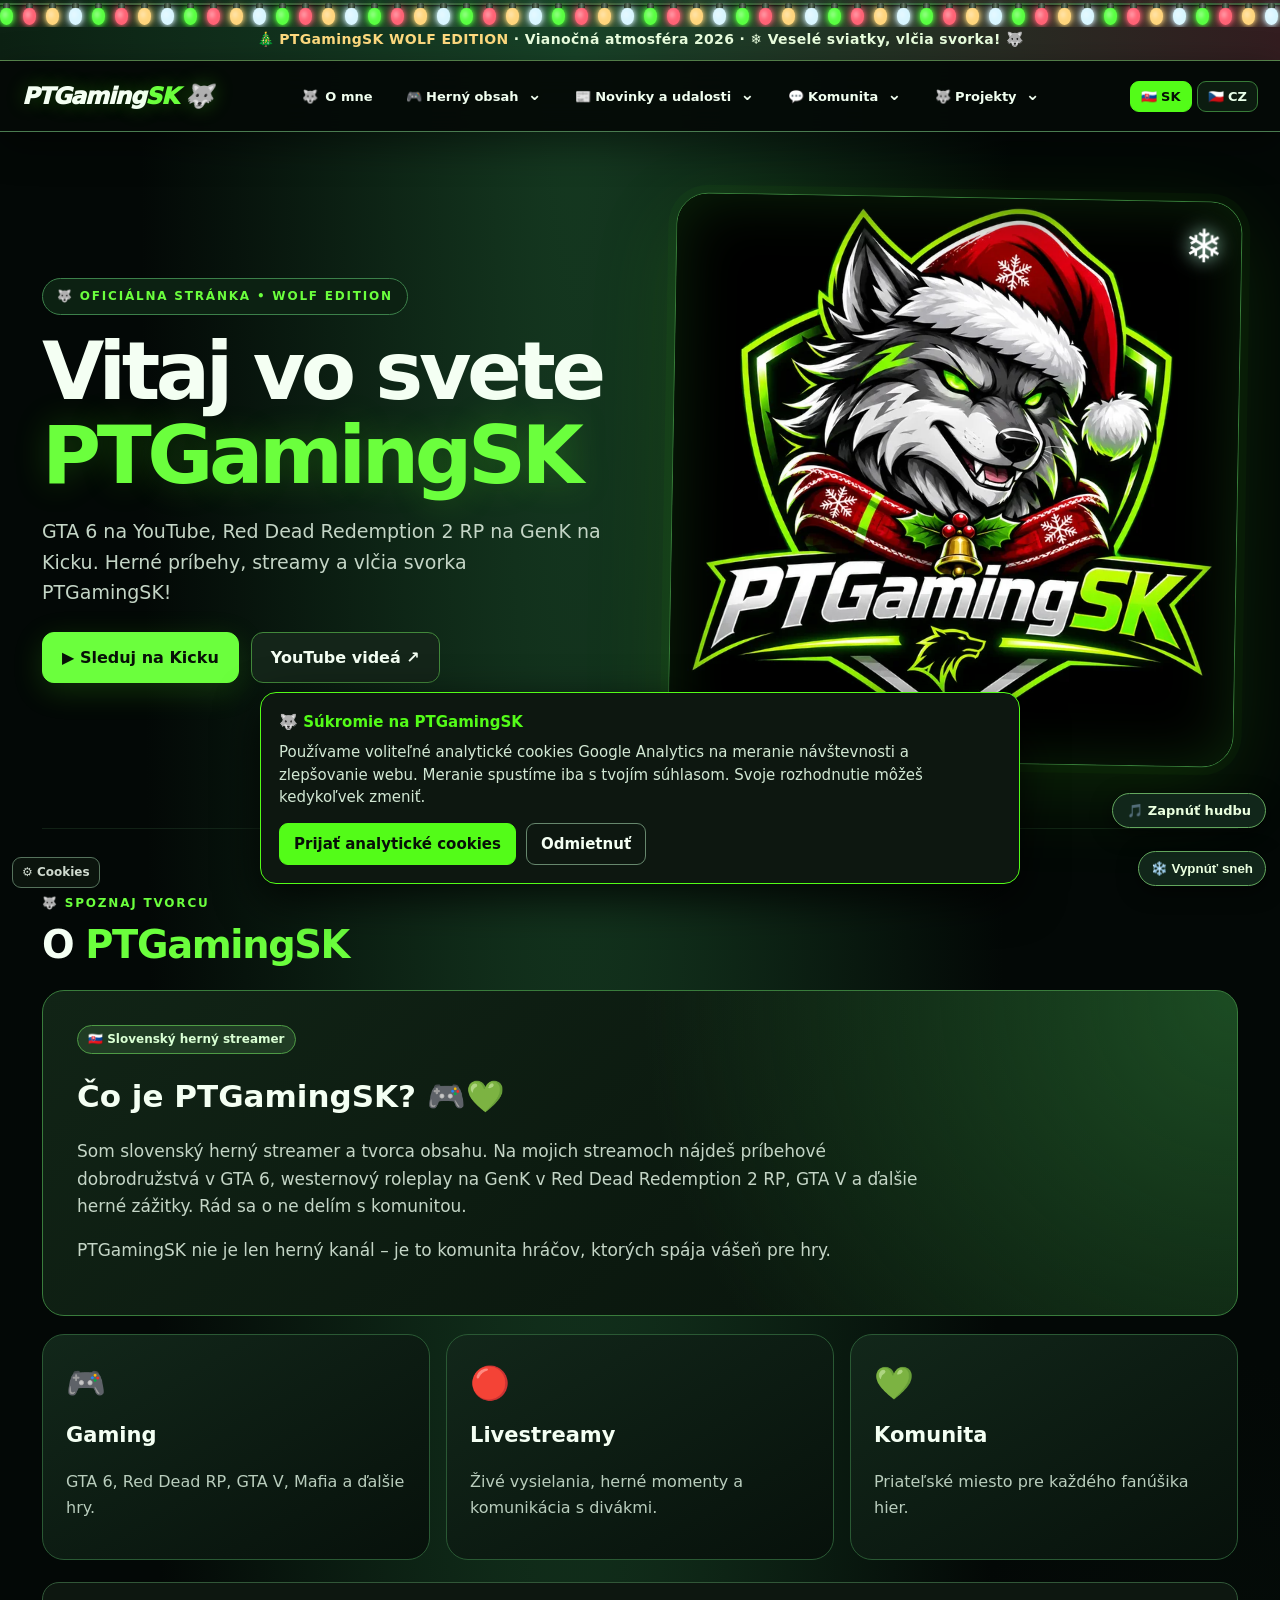
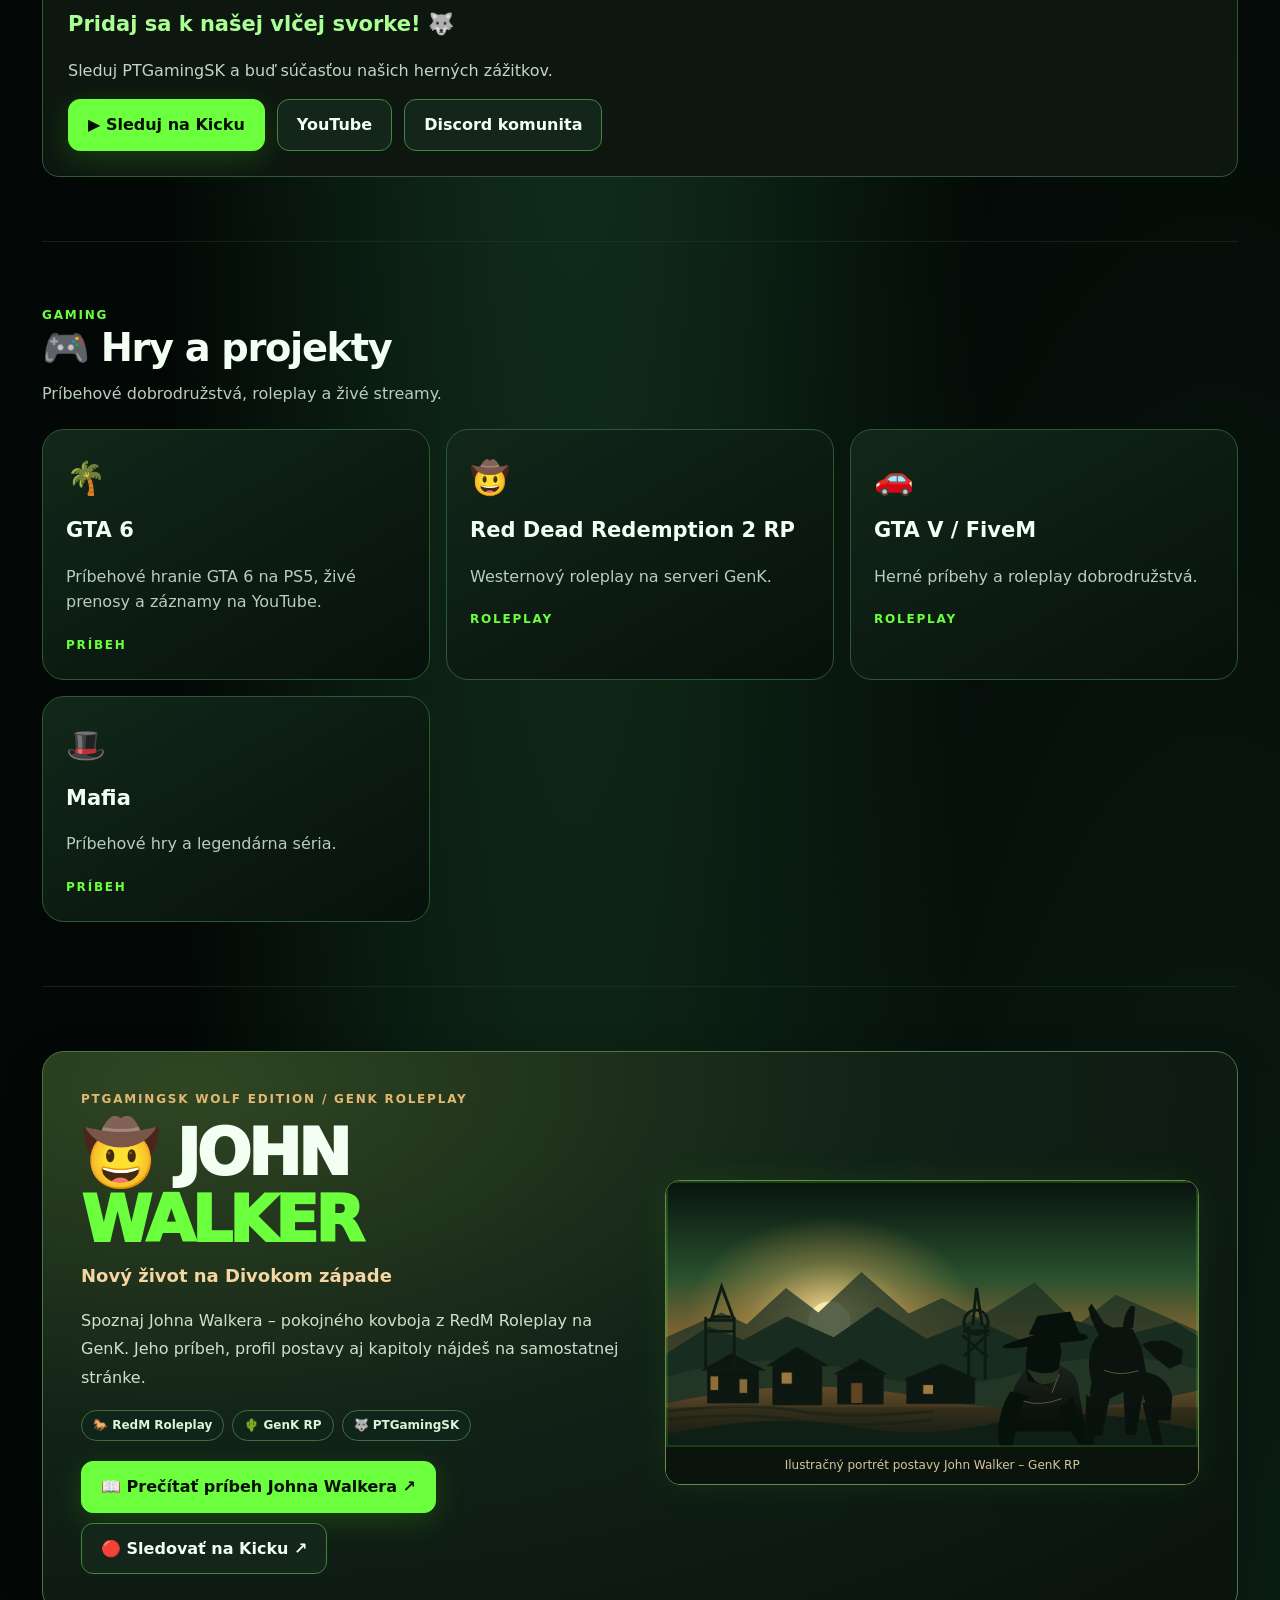
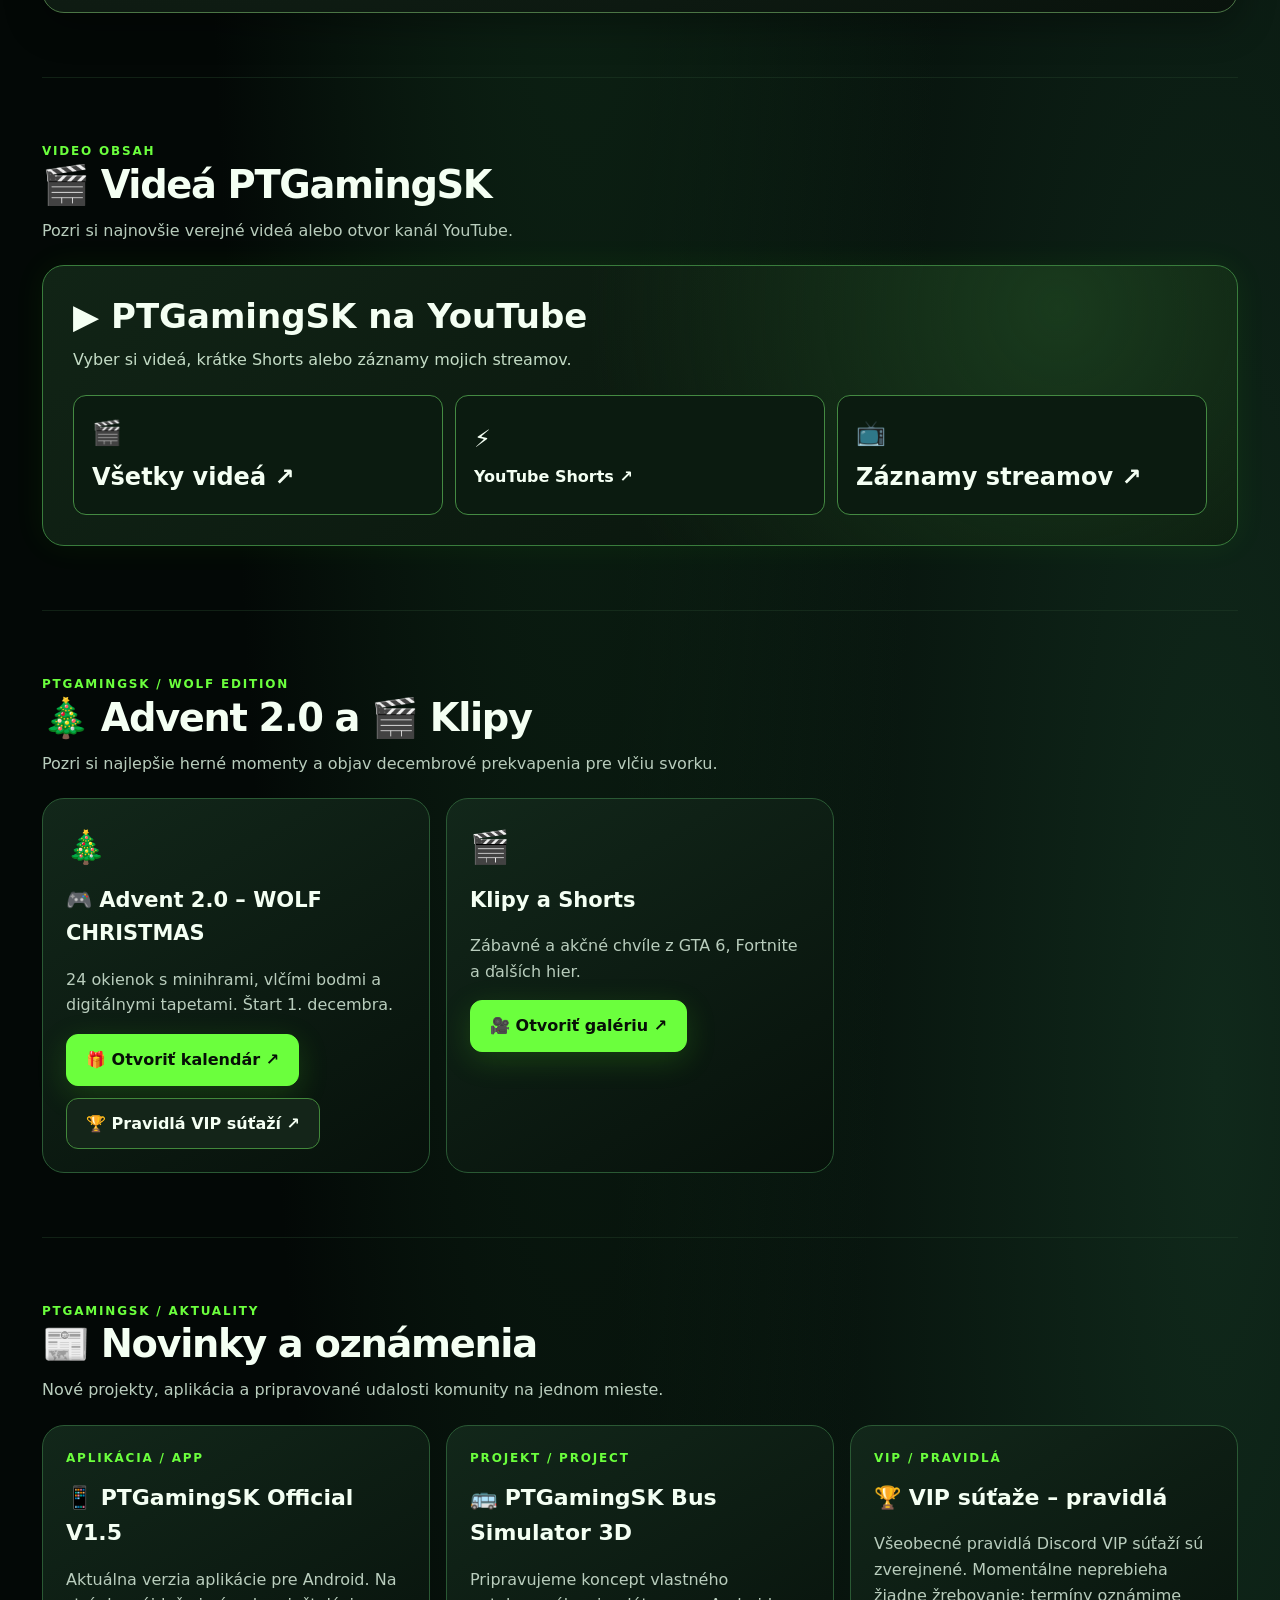
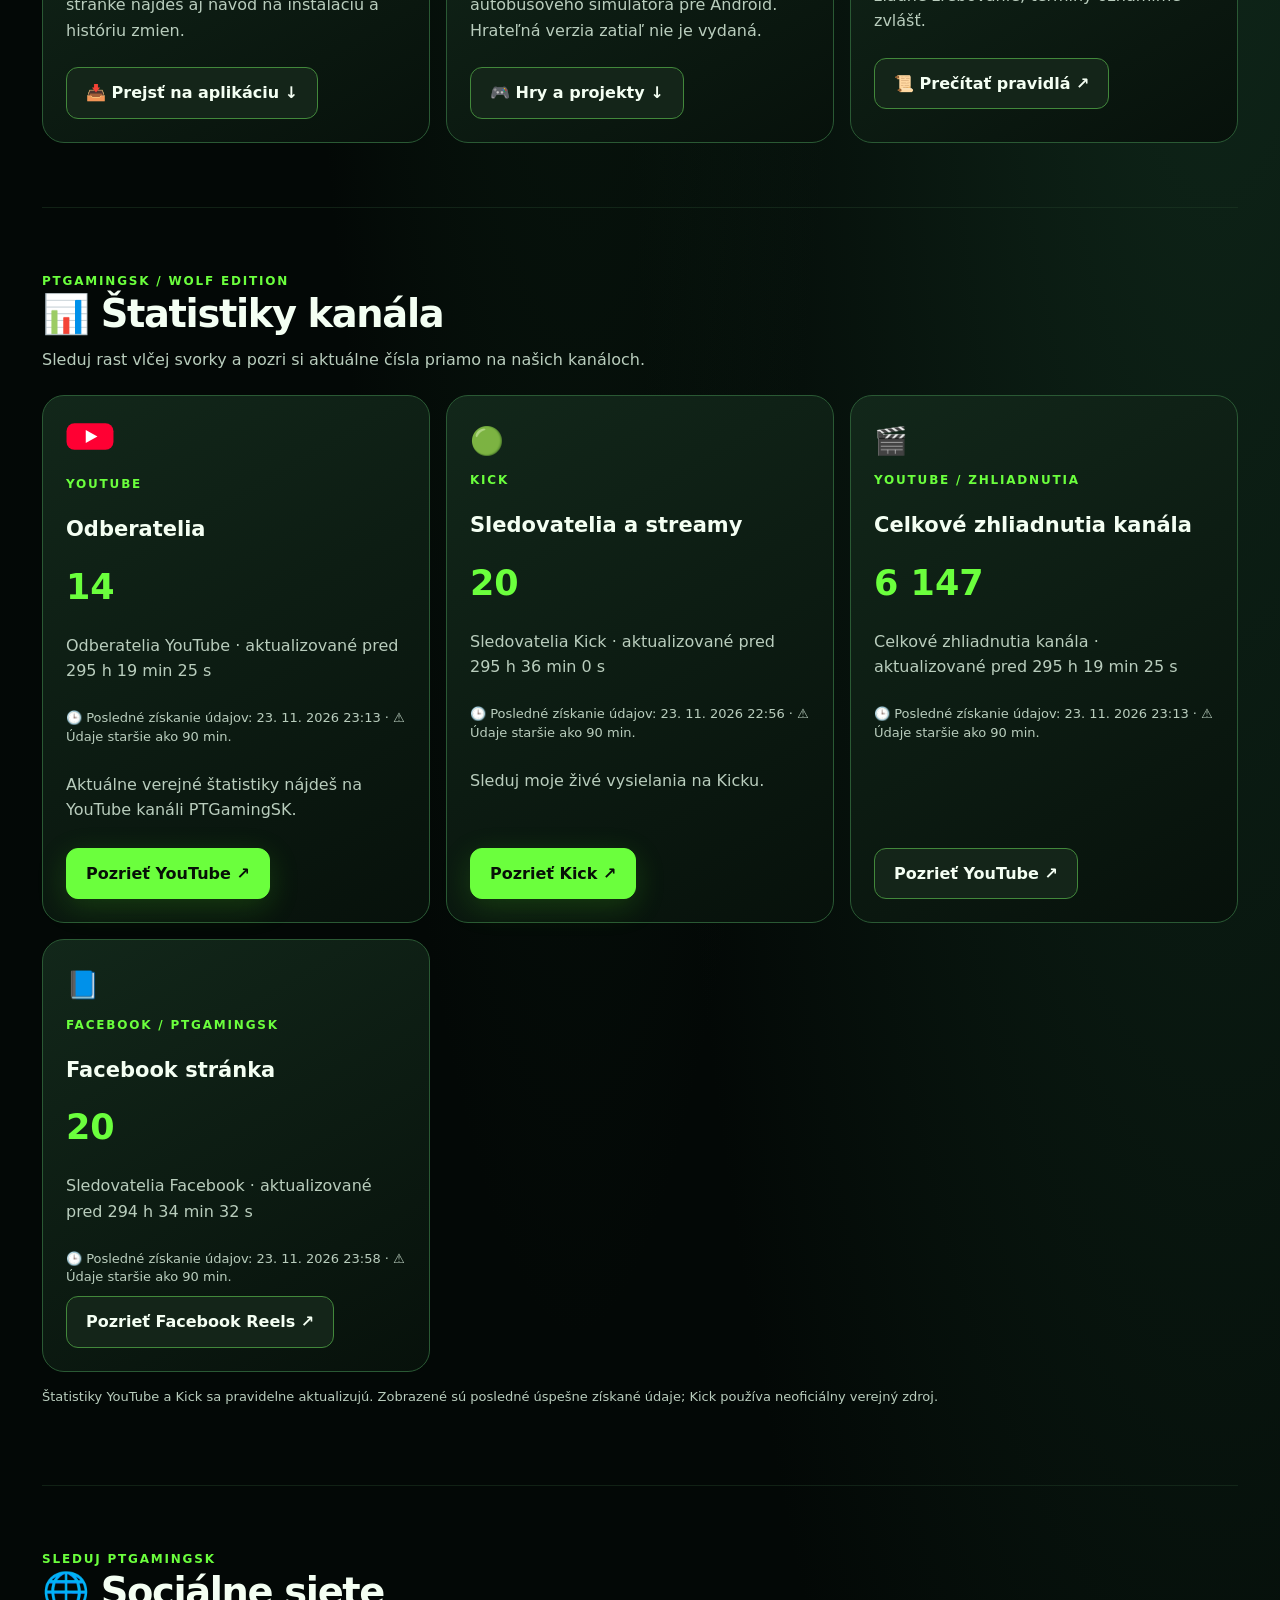
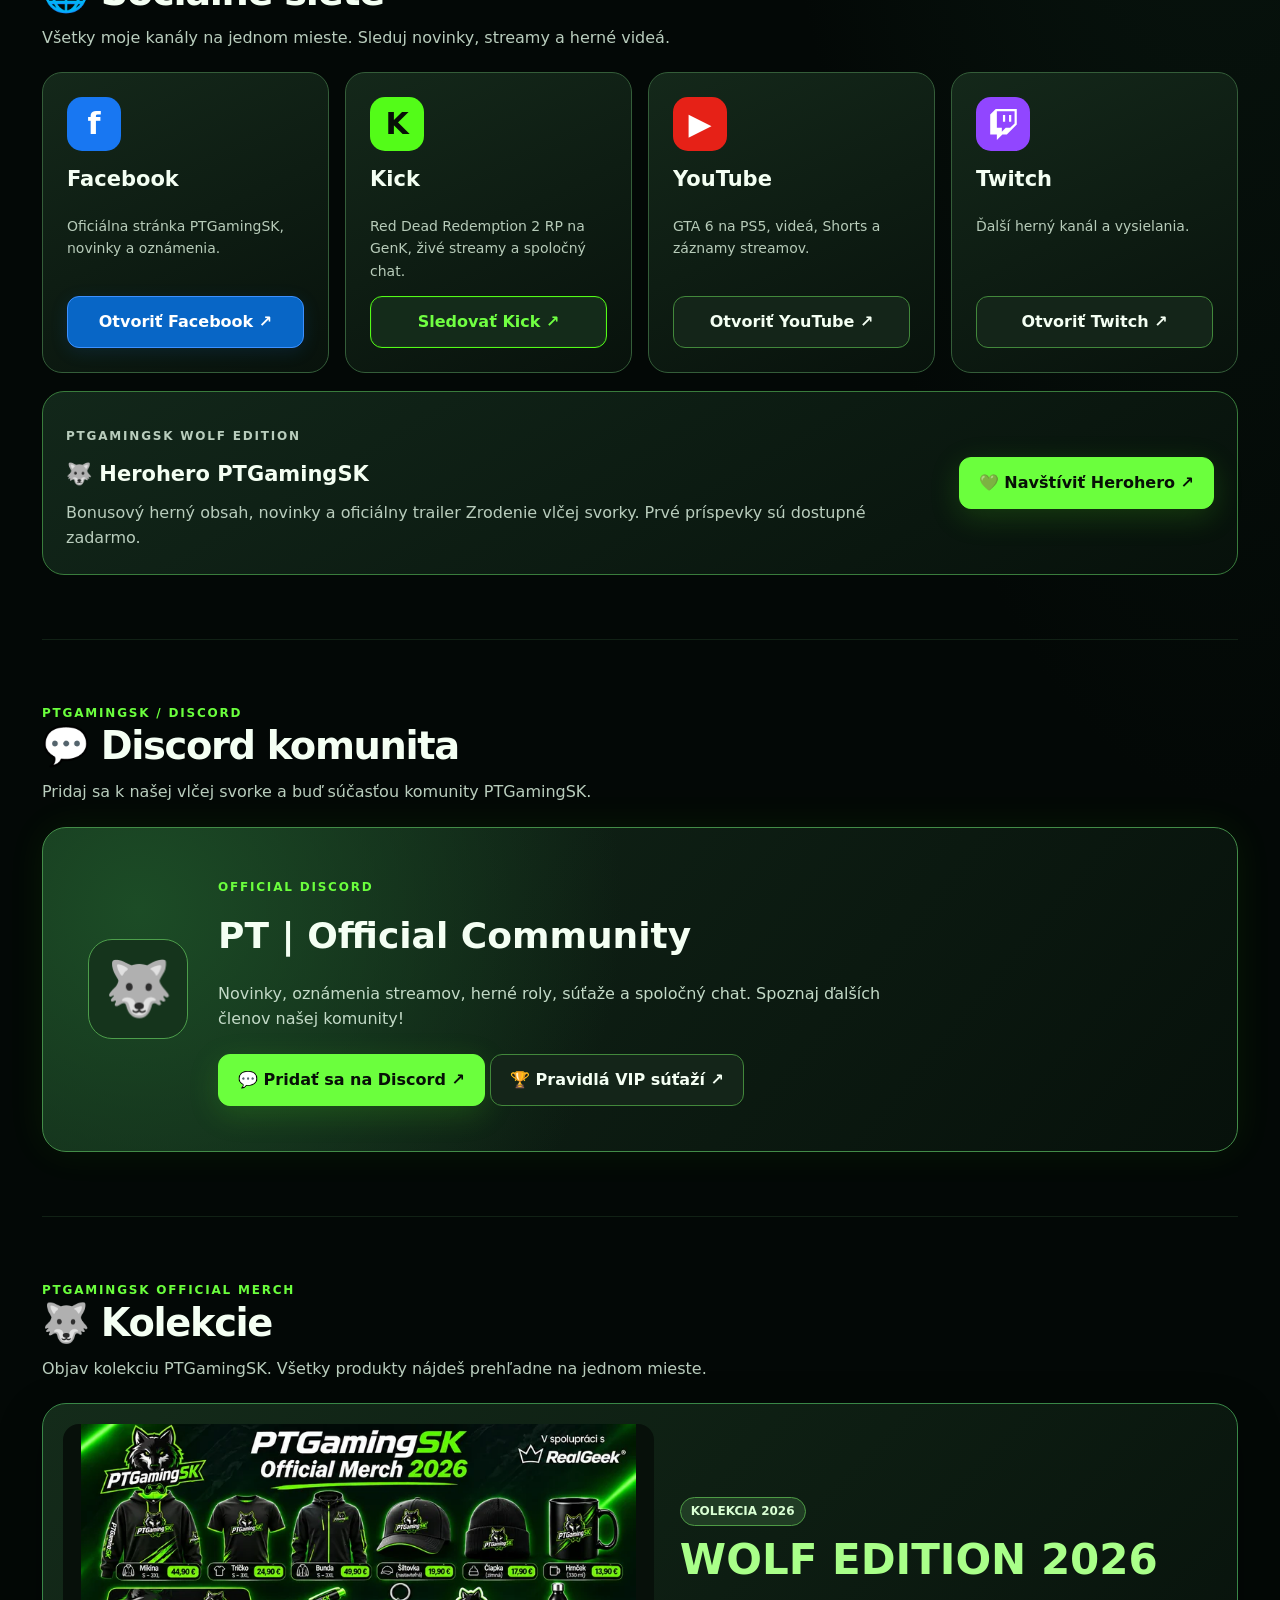
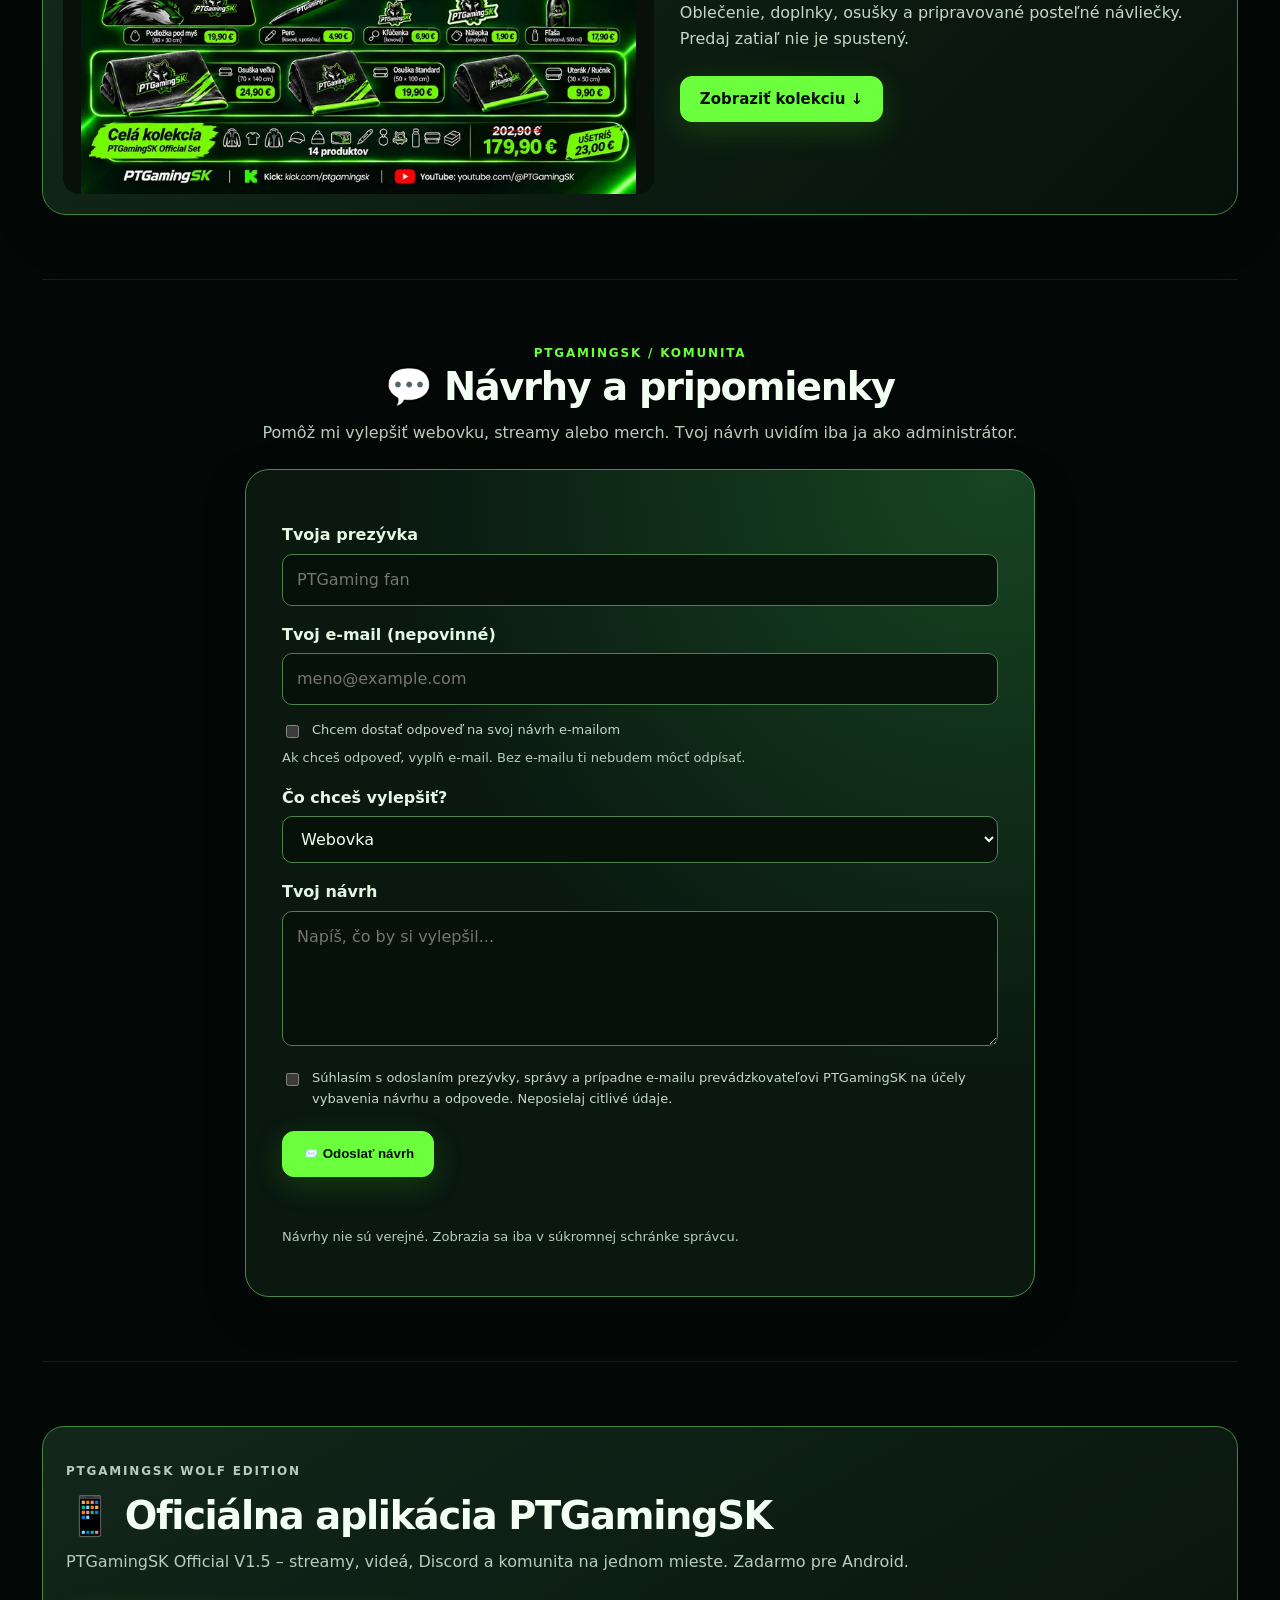
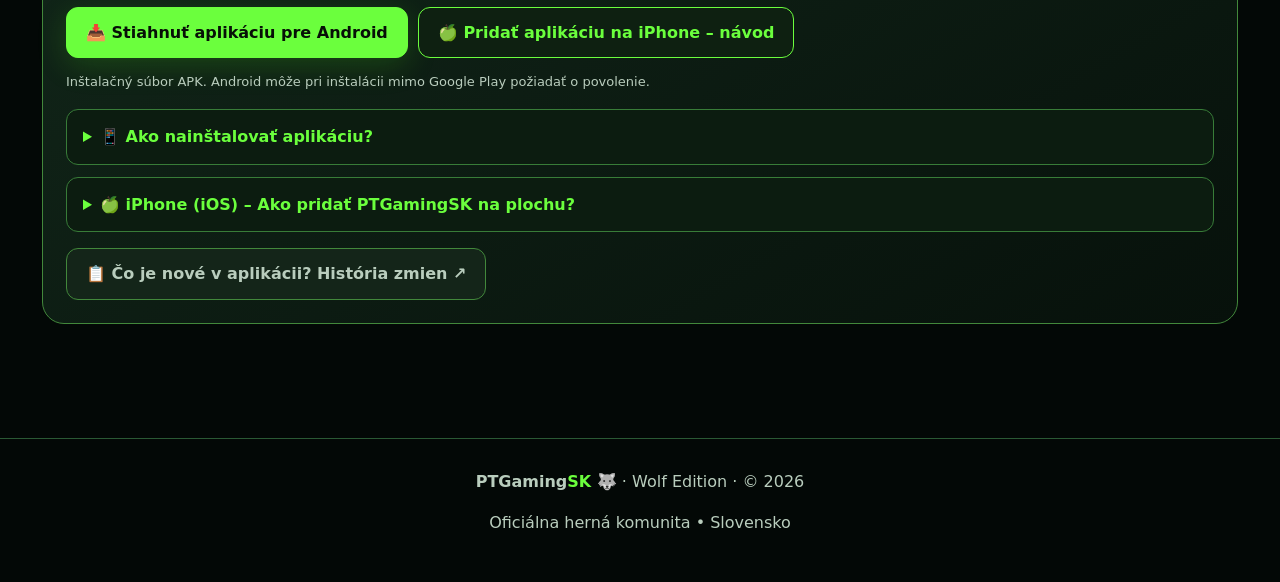
==== commit 25164e82: "Streamline homepage headings and prioritize Advent 2.0" ====
--- a/index.html
+++ b/index.html
@@ -203,7 +203,7 @@
 <h2>O <span class="accent">PTGamingSK</span></h2>
 <div class="pt-about-intro">
 <span class="pill" data-pt-cz="🇸🇰 Slovenský herní streamer" data-pt-sk="🇸🇰 Slovenský herný streamer">🇸🇰 Slovenský herný streamer</span>
-<h3 data-pt-cz="Vítej ve světě PTGamingSK! 🎮💚" data-pt-sk="Vitaj vo svete PTGamingSK! 🎮💚">Vitaj vo svete PTGamingSK! 🎮💚</h3>
+<h3 data-pt-cz="Co je PTGamingSK? 🎮💚" data-pt-sk="Čo je PTGamingSK? 🎮💚">Čo je PTGamingSK? 🎮💚</h3>
 <p data-pt-cz="Jsem slovenský herní streamer a tvůrce obsahu. Na mých streamech najdeš příběhová dobrodružství v GTA 6, westernový roleplay na GenK v Red Dead Redemption 2 RP, GTA V a další herní zážitky. Rád se o ně dělím s komunitou." data-pt-sk="Som slovenský herný streamer a tvorca obsahu. Na mojich streamoch nájdeš príbehové dobrodružstvá v GTA 6, westernový roleplay na GenK v Red Dead Redemption 2 RP, GTA V a ďalšie herné zážitky. Rád sa o ne delím s komunitou.">Som slovenský herný streamer a tvorca obsahu. Na mojich streamoch nájdeš príbehové dobrodružstvá v GTA 6, westernový roleplay na GenK v Red Dead Redemption 2 RP, GTA V a ďalšie herné zážitky. Rád sa o ne delím s komunitou.</p>
 <p data-pt-cz="PTGamingSK není jen herní kanál – je to komunita hráčů, které spojuje vášeň pro hry." data-pt-sk="PTGamingSK nie je len herný kanál – je to komunita hráčov, ktorých spája vášeň pre hry."><strong data-pt-cz="PTGamingSK není jen herní kanál – je to komunita hráčů, které spojuje vášeň pro hry." data-pt-sk="PTGamingSK nie je len herný kanál – je to komunita hráčov, ktorých spája vášeň pre hry.">PTGamingSK nie je len herný kanál – je to komunita hráčov, ktorých spája vášeň pre hry.</strong></p>
 </div>
@@ -222,7 +222,7 @@
 <div class="jw-pills"><span class="jw-pill">🐎 RedM Roleplay</span><span class="jw-pill">🌵 GenK RP</span><span class="jw-pill">🐺 PTGamingSK</span></div>
 <div class="jw-cta"><a class="btn primary" href="/john-walker.html" data-pt-sk="📖 Prečítať príbeh Johna Walkera ↗" data-pt-cz="📖 Přečíst příběh Johna Walkera ↗">📖 Prečítať príbeh Johna Walkera ↗</a><a class="btn" href="https://kick.com/ptgamingsk" target="_blank" rel="noopener noreferrer" data-pt-sk="🔴 Sledovať na Kicku ↗" data-pt-cz="🔴 Sledovat na Kicku ↗">🔴 Sledovať na Kicku ↗</a></div>
 </div><figure class="jw-visual"><img src="/assets/john-walker-cover.svg" width="1100" height="550" loading="lazy" decoding="async" alt="Ilustrácia Johna Walkera pri koni a westernovom meste za súmraku"/><figcaption data-pt-sk="Ilustračný portrét postavy John Walker – GenK RP" data-pt-cz="Ilustrační portrét postavy John Walker – GenK RP">Ilustračný portrét postavy John Walker – GenK RP</figcaption></figure>
-</div></section><section id="videa"><div class="kicker">Video obsah</div><h2><span data-i18n="t22">🎬 Videá PTGamingSK</span></h2><p class="sub"><span data-i18n="t23">Pozri si najnovšie verejné videá alebo otvor kanál YouTube.</span></p><div class="pt-youtube-panel"><h3 class="pt-youtube-heading">▶ PTGamingSK na YouTube</h3><p data-pt-cz="Vyber si videa, krátká Shorts nebo záznamy mých streamů." data-pt-sk="Vyber si videá, krátke Shorts alebo záznamy mojich streamov.">Vyber si videá, krátke Shorts alebo záznamy mojich streamov.</p><div class="pt-youtube-links"><a class="btn" href="https://www.youtube.com/@PTGamingSK/videos" rel="noopener noreferrer" target="_blank"><span aria-hidden="true">🎬</span><span data-i18n="t24">Všetky videá ↗</span></a><a class="btn" href="https://www.youtube.com/@PTGamingSK/shorts" rel="noopener noreferrer" target="_blank"><span aria-hidden="true">⚡</span>YouTube Shorts ↗</a><a class="btn" href="https://www.youtube.com/@PTGamingSK/streams" rel="noopener noreferrer" target="_blank"><span aria-hidden="true">📺</span><span data-i18n="t25">Záznamy streamov ↗</span></a></div></div></section><section id="pt-klipy-vianoce" aria-label="PTGamingSK klipy a Vianoce"><div class="kicker">PTGamingSK / WOLF EDITION</div><h2 data-pt-sk="🎬 Klipy a 🎄 Vianoce" data-pt-cz="🎬 Klipy a 🎄 Vánoce">🎬 Klipy a 🎄 Vianoce</h2><p class="sub" data-pt-sk="Pozri si najlepšie herné momenty a objav decembrové prekvapenia pre vlčiu svorku." data-pt-cz="Podívej se na nejlepší herní momenty a objev prosincová překvapení pro vlčí smečku.">Pozri si najlepšie herné momenty a objav decembrové prekvapenia pre vlčiu svorku.</p><div class="grid"><article class="card" id="klipy"><div class="emoji" aria-hidden="true">🎬</div><h3 data-pt-sk="Galéria klipov" data-pt-cz="Galerie klipů">Galéria klipov</h3><p data-pt-sk="Zábavné a akčné chvíle z GTA 6, Fortnite a ďalších hier." data-pt-cz="Zábavné a akční chvíle z GTA 6, Fortnite a dalších her.">Zábavné a akčné chvíle z GTA 6, Fortnite a ďalších hier.</p><a class="btn primary" href="/klipy.html" data-pt-sk="🎥 Otvoriť galériu ↗" data-pt-cz="🎥 Otevřít galerii ↗">🎥 Otvoriť galériu ↗</a></article><article class="card" id="vianoce"><div class="emoji" aria-hidden="true">🎄</div><h3 data-pt-sk="🎮 Advent 2.0 – WOLF CHRISTMAS" data-pt-cz="🎮 Advent 2.0 – WOLF CHRISTMAS">🎮 Advent 2.0 – WOLF CHRISTMAS</h3><p data-pt-sk="24 okienok s minihrami, vlčími bodmi a digitálnymi tapetami. Štart 1. decembra." data-pt-cz="24 okének s minihrami, vlčími body a digitálními tapetami. Start 1. prosince.">24 okienok, komunitné výzvy, kvízy a malé digitálne prekvapenia. Od 1. decembra.</p><a class="btn primary" href="/vianocny-kalendar.html" data-pt-sk="🎁 Otvoriť kalendár ↗" data-pt-cz="🎁 Otevřít kalendář ↗">🎁 Otvoriť kalendár ↗</a><div class="links" style="margin-top:12px"><a class="btn" href="/pravidla-vip-sutaze.html" data-pt-sk="🏆 Pravidlá VIP súťaží ↗" data-pt-cz="🏆 Pravidla VIP soutěží ↗">🏆 Pravidlá VIP súťaží ↗</a></div></article></div></section><section id="novinky"><div class="kicker">PTGamingSK / Aktuality</div>
+</div></section><section id="videa"><div class="kicker">Video obsah</div><h2><span data-i18n="t22">🎬 Videá PTGamingSK</span></h2><p class="sub"><span data-i18n="t23">Pozri si najnovšie verejné videá alebo otvor kanál YouTube.</span></p><div class="pt-youtube-panel"><h3 class="pt-youtube-heading">▶ PTGamingSK na YouTube</h3><p data-pt-cz="Vyber si videa, krátká Shorts nebo záznamy mých streamů." data-pt-sk="Vyber si videá, krátke Shorts alebo záznamy mojich streamov.">Vyber si videá, krátke Shorts alebo záznamy mojich streamov.</p><div class="pt-youtube-links"><a class="btn" href="https://www.youtube.com/@PTGamingSK/videos" rel="noopener noreferrer" target="_blank"><span aria-hidden="true">🎬</span><span data-i18n="t24">Všetky videá ↗</span></a><a class="btn" href="https://www.youtube.com/@PTGamingSK/shorts" rel="noopener noreferrer" target="_blank"><span aria-hidden="true">⚡</span>YouTube Shorts ↗</a><a class="btn" href="https://www.youtube.com/@PTGamingSK/streams" rel="noopener noreferrer" target="_blank"><span aria-hidden="true">📺</span><span data-i18n="t25">Záznamy streamov ↗</span></a></div></div></section><section id="pt-klipy-vianoce" aria-label="PTGamingSK klipy a Vianoce"><div class="kicker">PTGamingSK / WOLF EDITION</div><h2 data-pt-sk="🎄 Advent 2.0 a 🎬 Klipy" data-pt-cz="🎄 Advent 2.0 a 🎬 Klipy">🎄 Advent 2.0 a 🎬 Klipy</h2><p class="sub" data-pt-sk="Pozri si najlepšie herné momenty a objav decembrové prekvapenia pre vlčiu svorku." data-pt-cz="Podívej se na nejlepší herní momenty a objev prosincová překvapení pro vlčí smečku.">Pozri si najlepšie herné momenty a objav decembrové prekvapenia pre vlčiu svorku.</p><div class="grid"><article class="card" id="vianoce"><div class="emoji" aria-hidden="true">🎄</div><h3 data-pt-sk="🎮 Advent 2.0 – WOLF CHRISTMAS" data-pt-cz="🎮 Advent 2.0 – WOLF CHRISTMAS">🎮 Advent 2.0 – WOLF CHRISTMAS</h3><p data-pt-sk="24 okienok s minihrami, vlčími bodmi a digitálnymi tapetami. Štart 1. decembra." data-pt-cz="24 okének s minihrami, vlčími body a digitálními tapetami. Start 1. prosince.">24 okienok, komunitné výzvy, kvízy a malé digitálne prekvapenia. Od 1. decembra.</p><a class="btn primary" href="/vianocny-kalendar.html" data-pt-sk="🎁 Otvoriť kalendár ↗" data-pt-cz="🎁 Otevřít kalendář ↗">🎁 Otvoriť kalendár ↗</a><div class="links" style="margin-top:12px"><a class="btn" href="/pravidla-vip-sutaze.html" data-pt-sk="🏆 Pravidlá VIP súťaží ↗" data-pt-cz="🏆 Pravidla VIP soutěží ↗">🏆 Pravidlá VIP súťaží ↗</a></div></article><article class="card" id="klipy"><div class="emoji" aria-hidden="true">🎬</div><h3 data-pt-sk="Klipy a Shorts" data-pt-cz="Klipy a Shorts">Klipy a Shorts</h3><p data-pt-sk="Zábavné a akčné chvíle z GTA 6, Fortnite a ďalších hier." data-pt-cz="Zábavné a akční chvíle z GTA 6, Fortnite a dalších her.">Zábavné a akčné chvíle z GTA 6, Fortnite a ďalších hier.</p><a class="btn primary" href="/klipy.html" data-pt-sk="🎥 Otvoriť galériu ↗" data-pt-cz="🎥 Otevřít galerii ↗">🎥 Otvoriť galériu ↗</a></article></div></section><section id="novinky"><div class="kicker">PTGamingSK / Aktuality</div>
 <h2 data-pt-sk="📰 Novinky a oznámenia" data-pt-cz="📰 Novinky a oznámení">📰 Novinky a oznámenia</h2>
 <p class="sub" data-pt-sk="Nové projekty, aplikácia a pripravované udalosti komunity na jednom mieste." data-pt-cz="Nové projekty, aplikace a připravované události komunity na jednom místě.">Nové projekty, aplikácia a pripravované udalosti komunity na jednom mieste.</p>
 <div class="pt-news-grid">
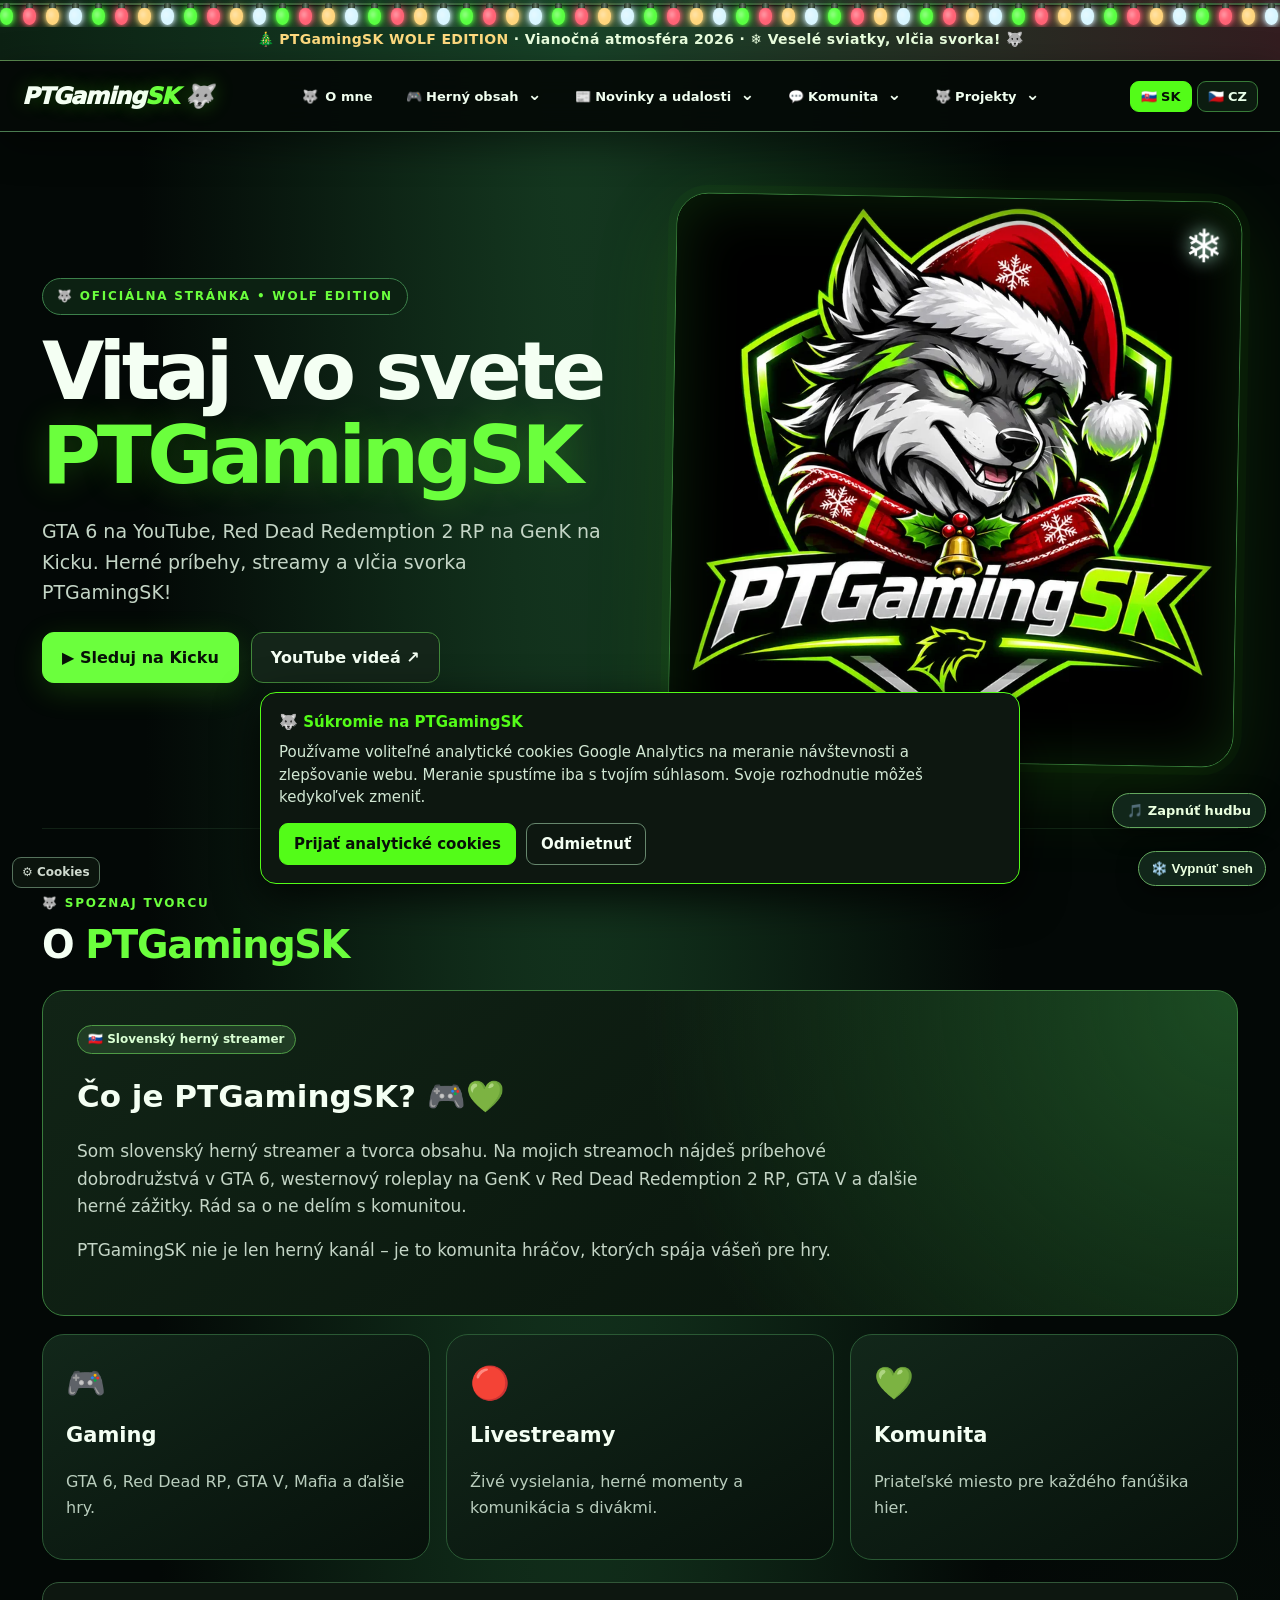
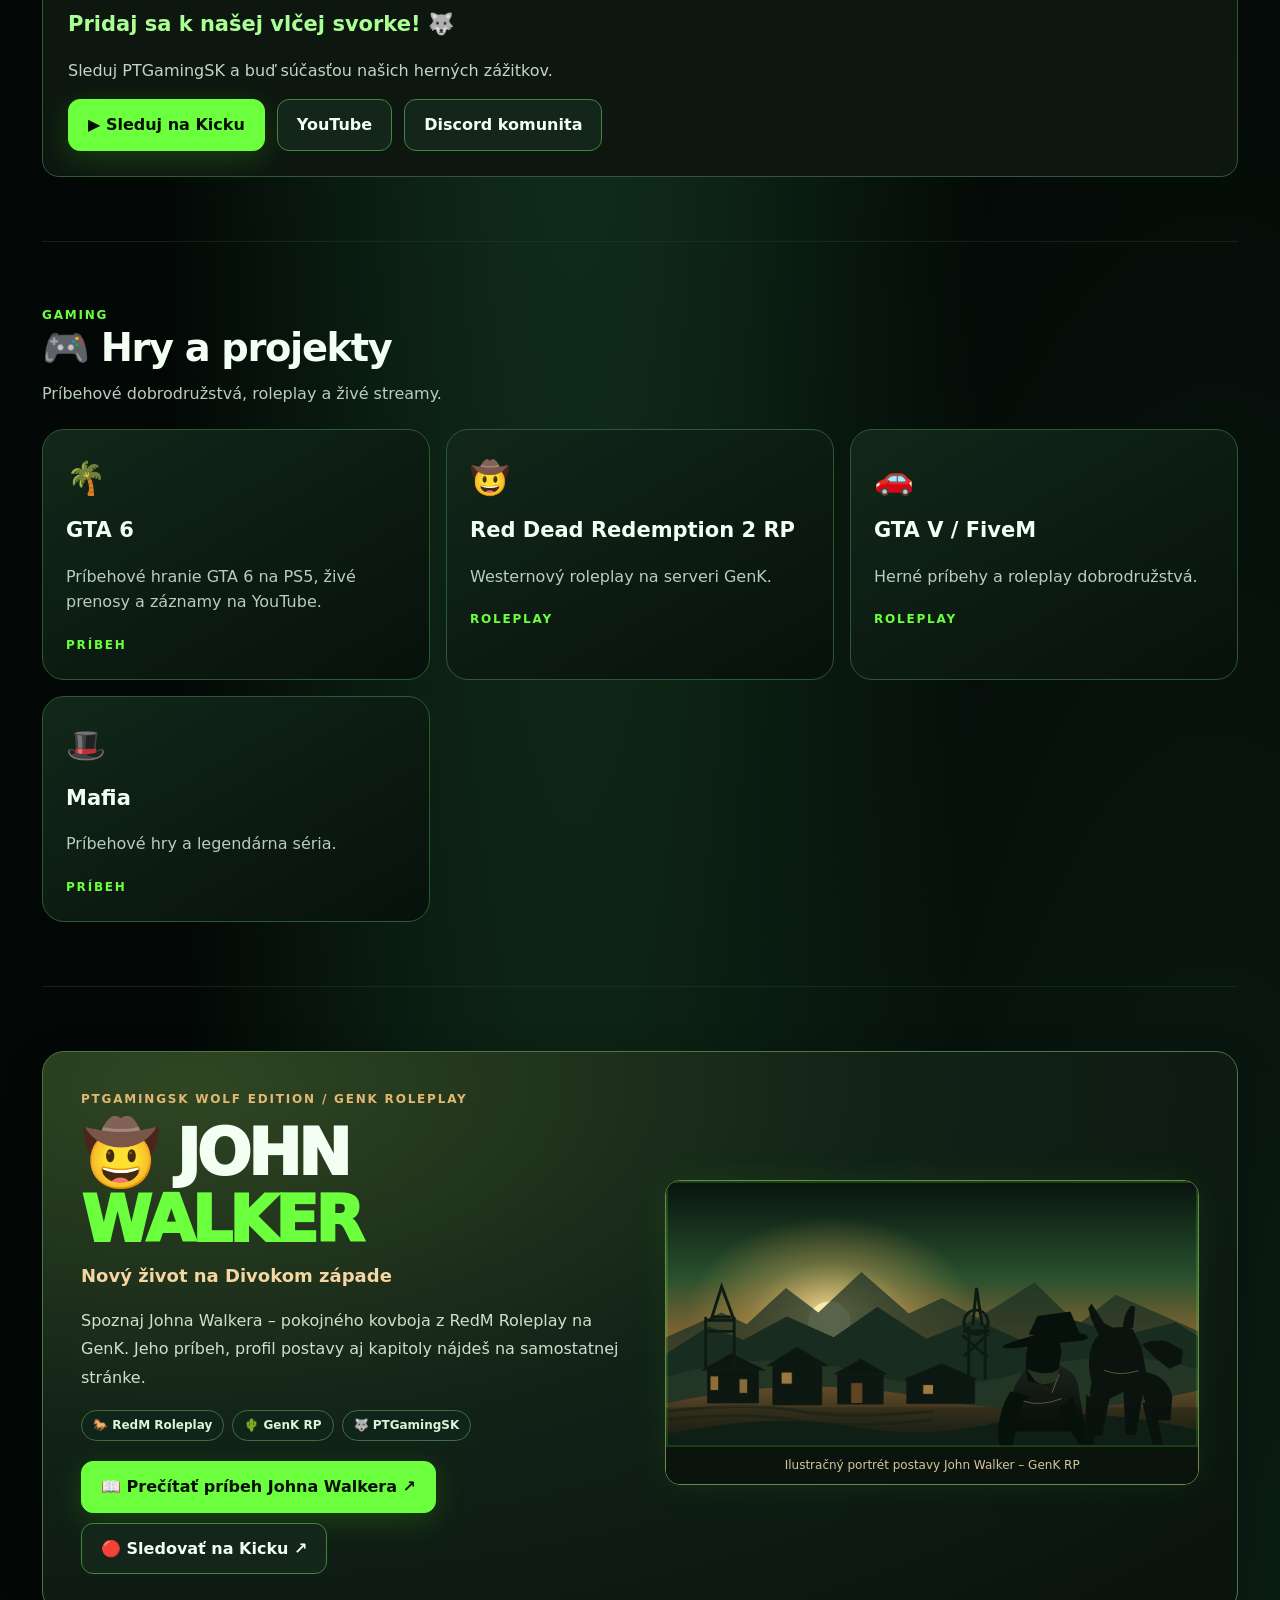
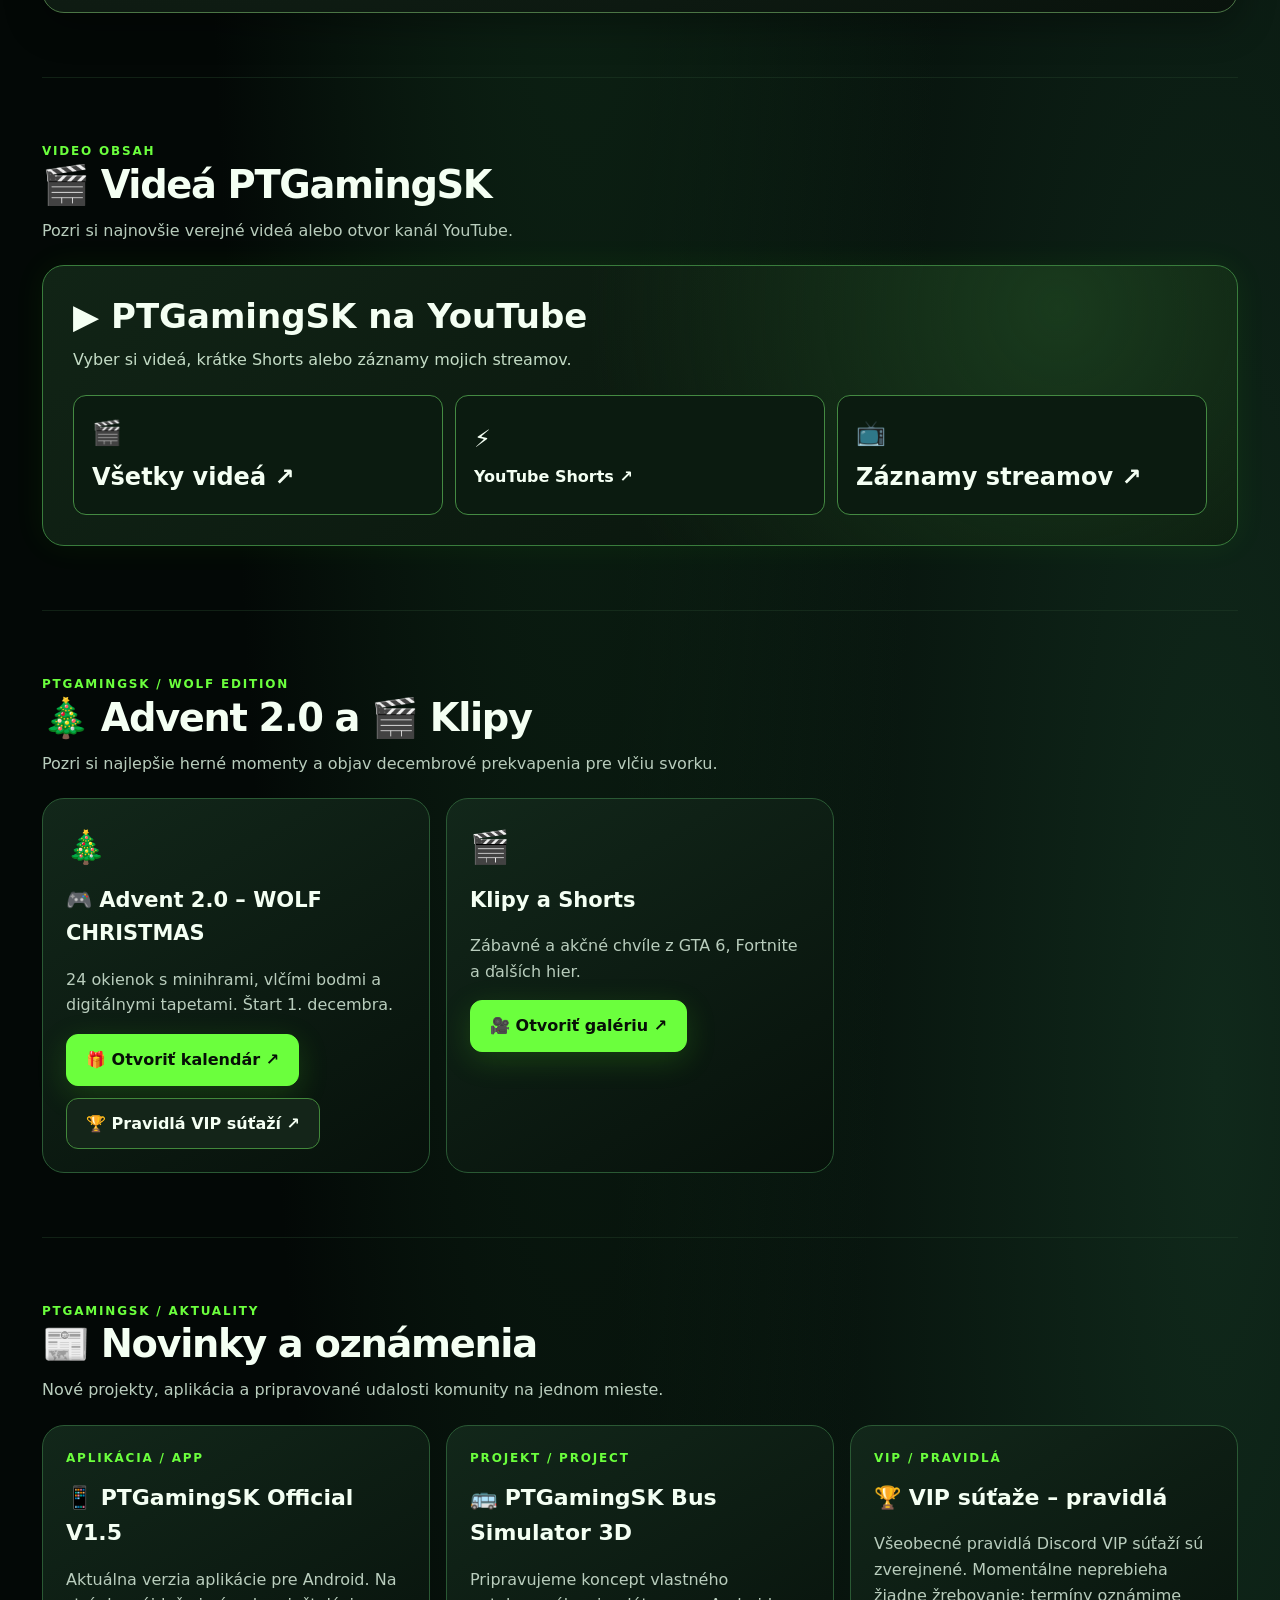
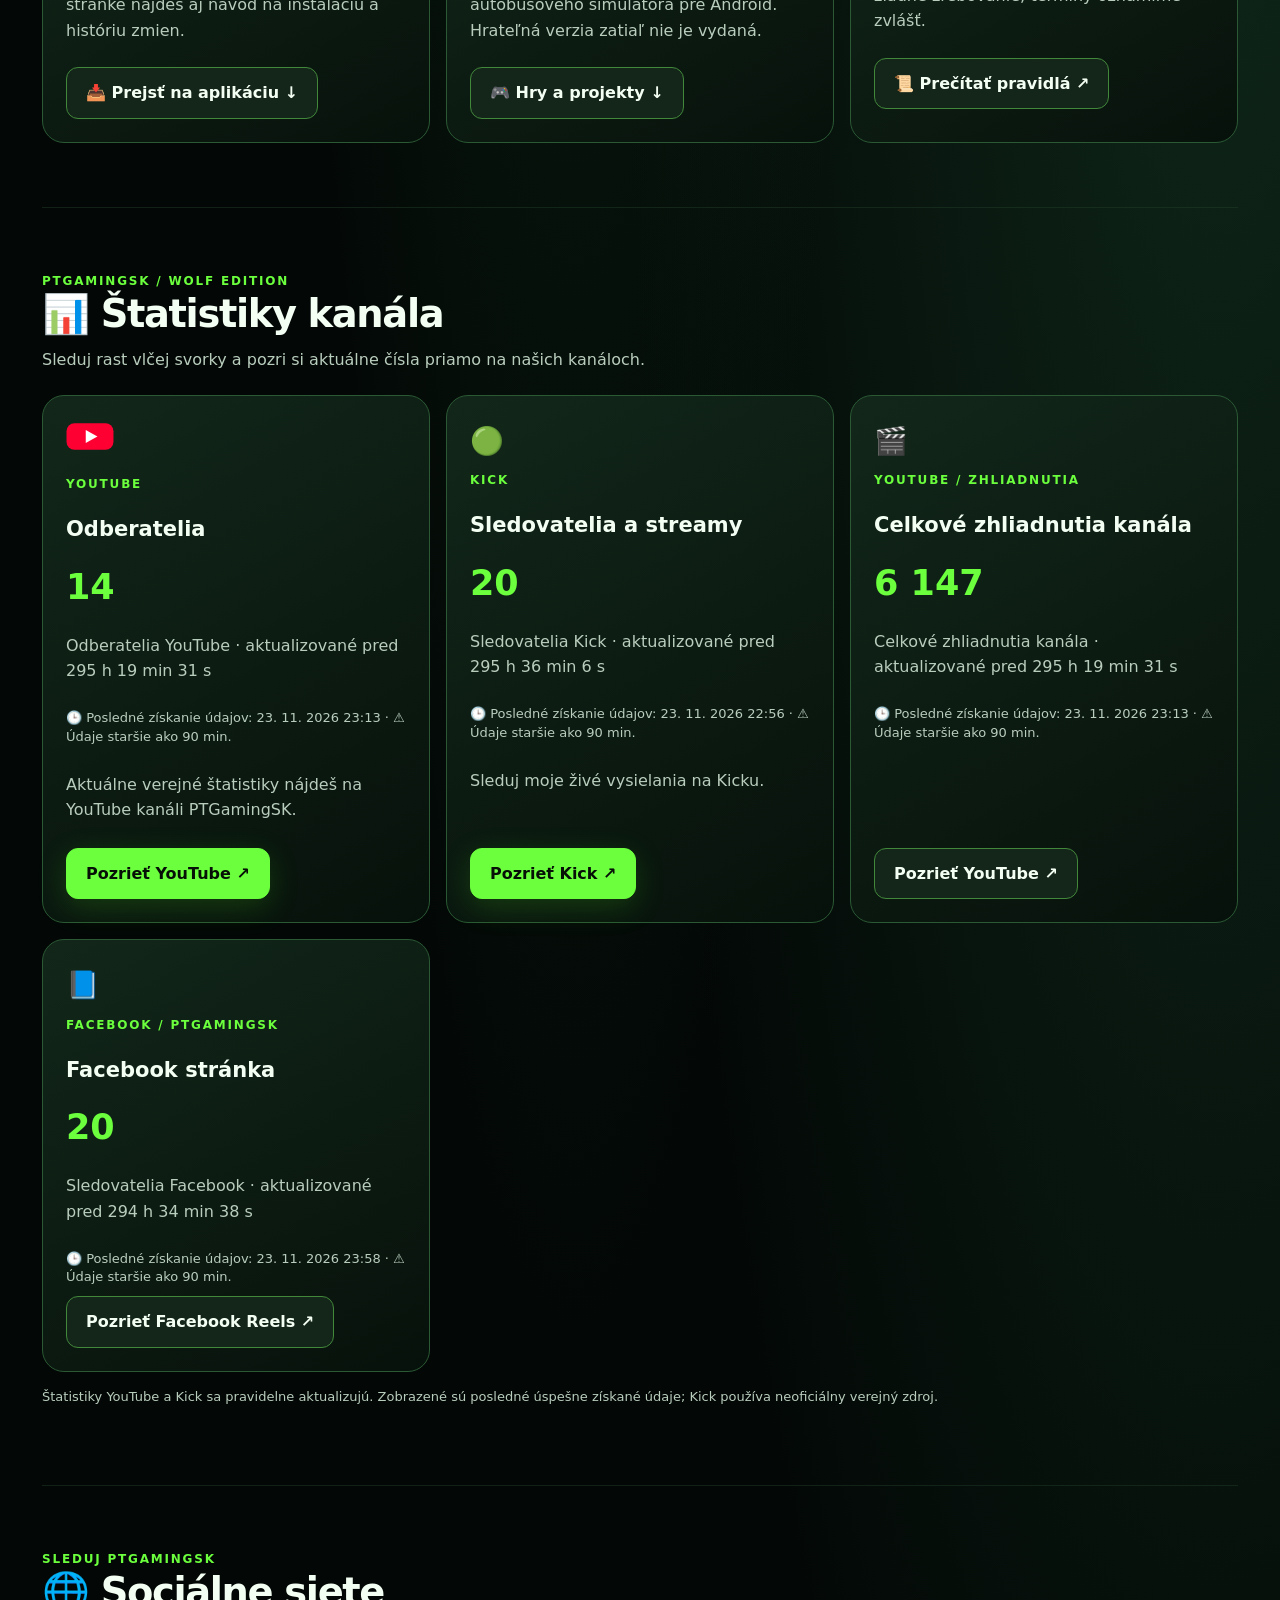
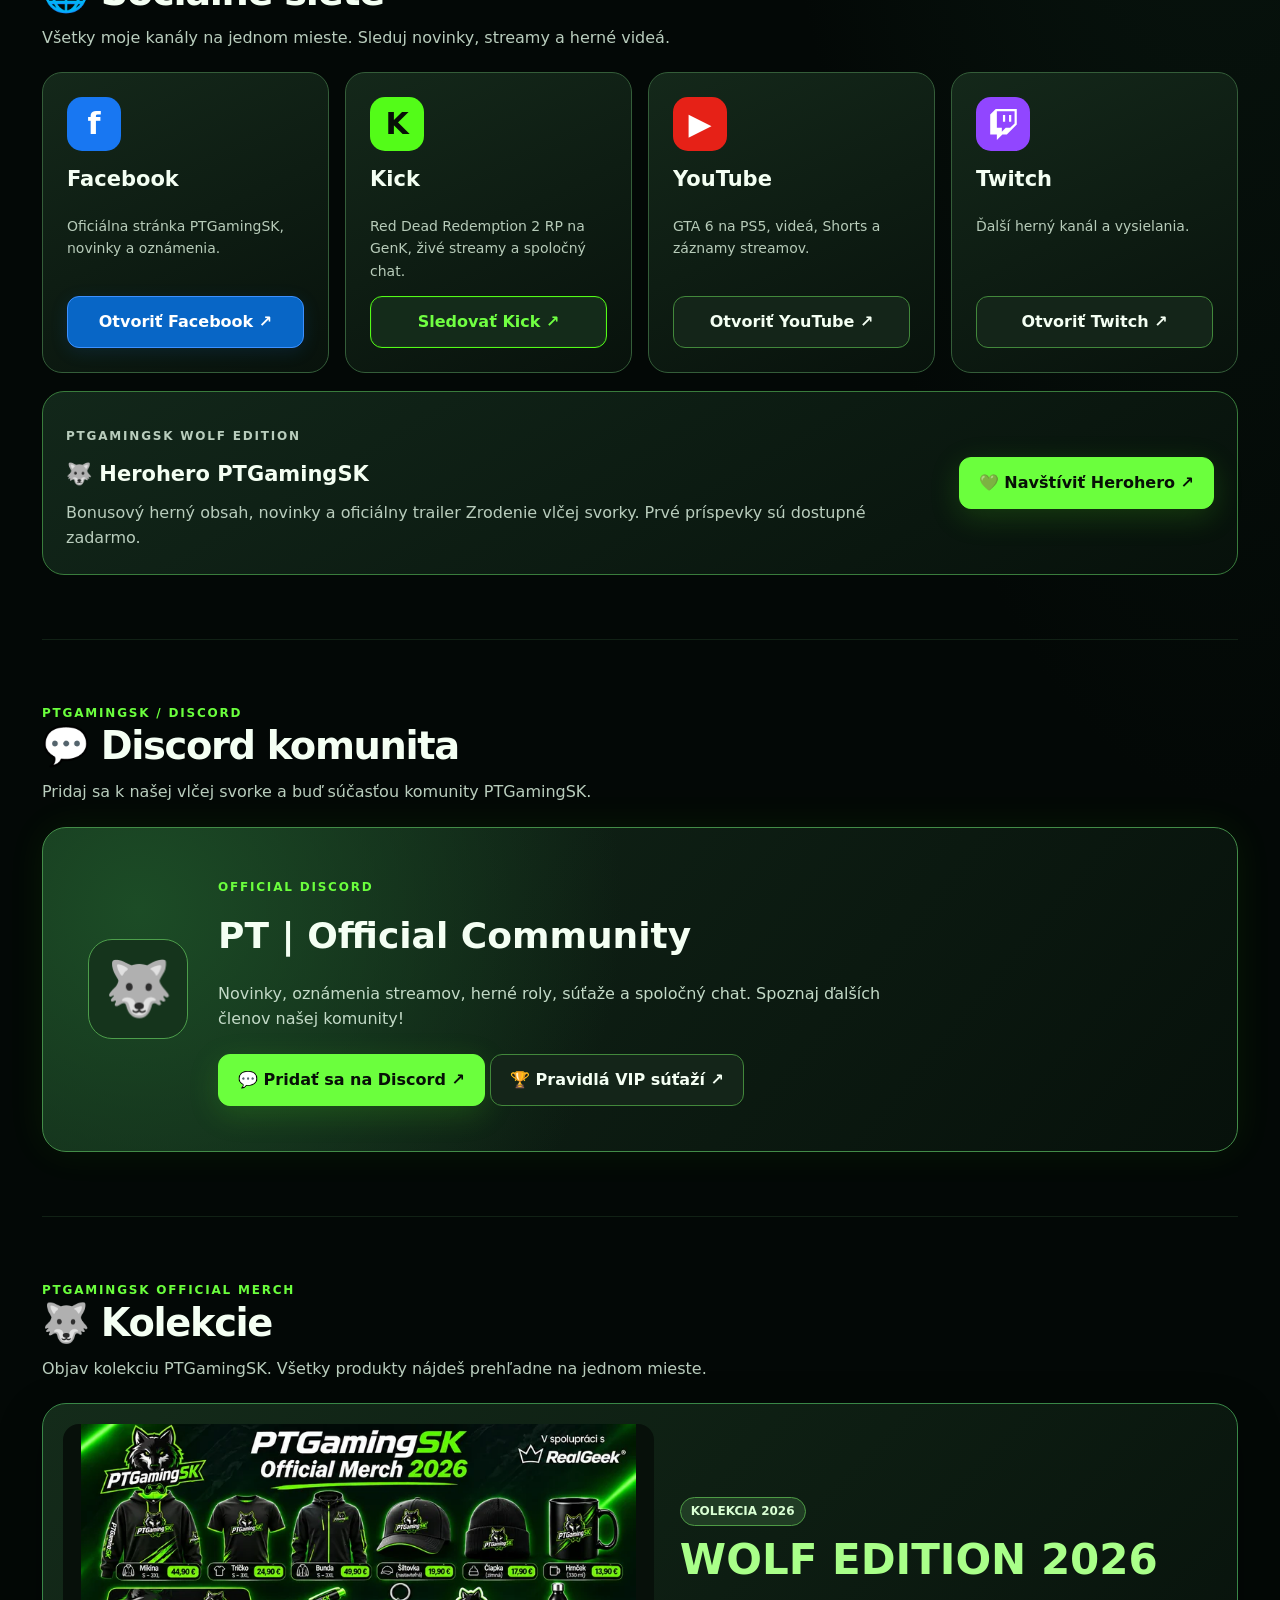
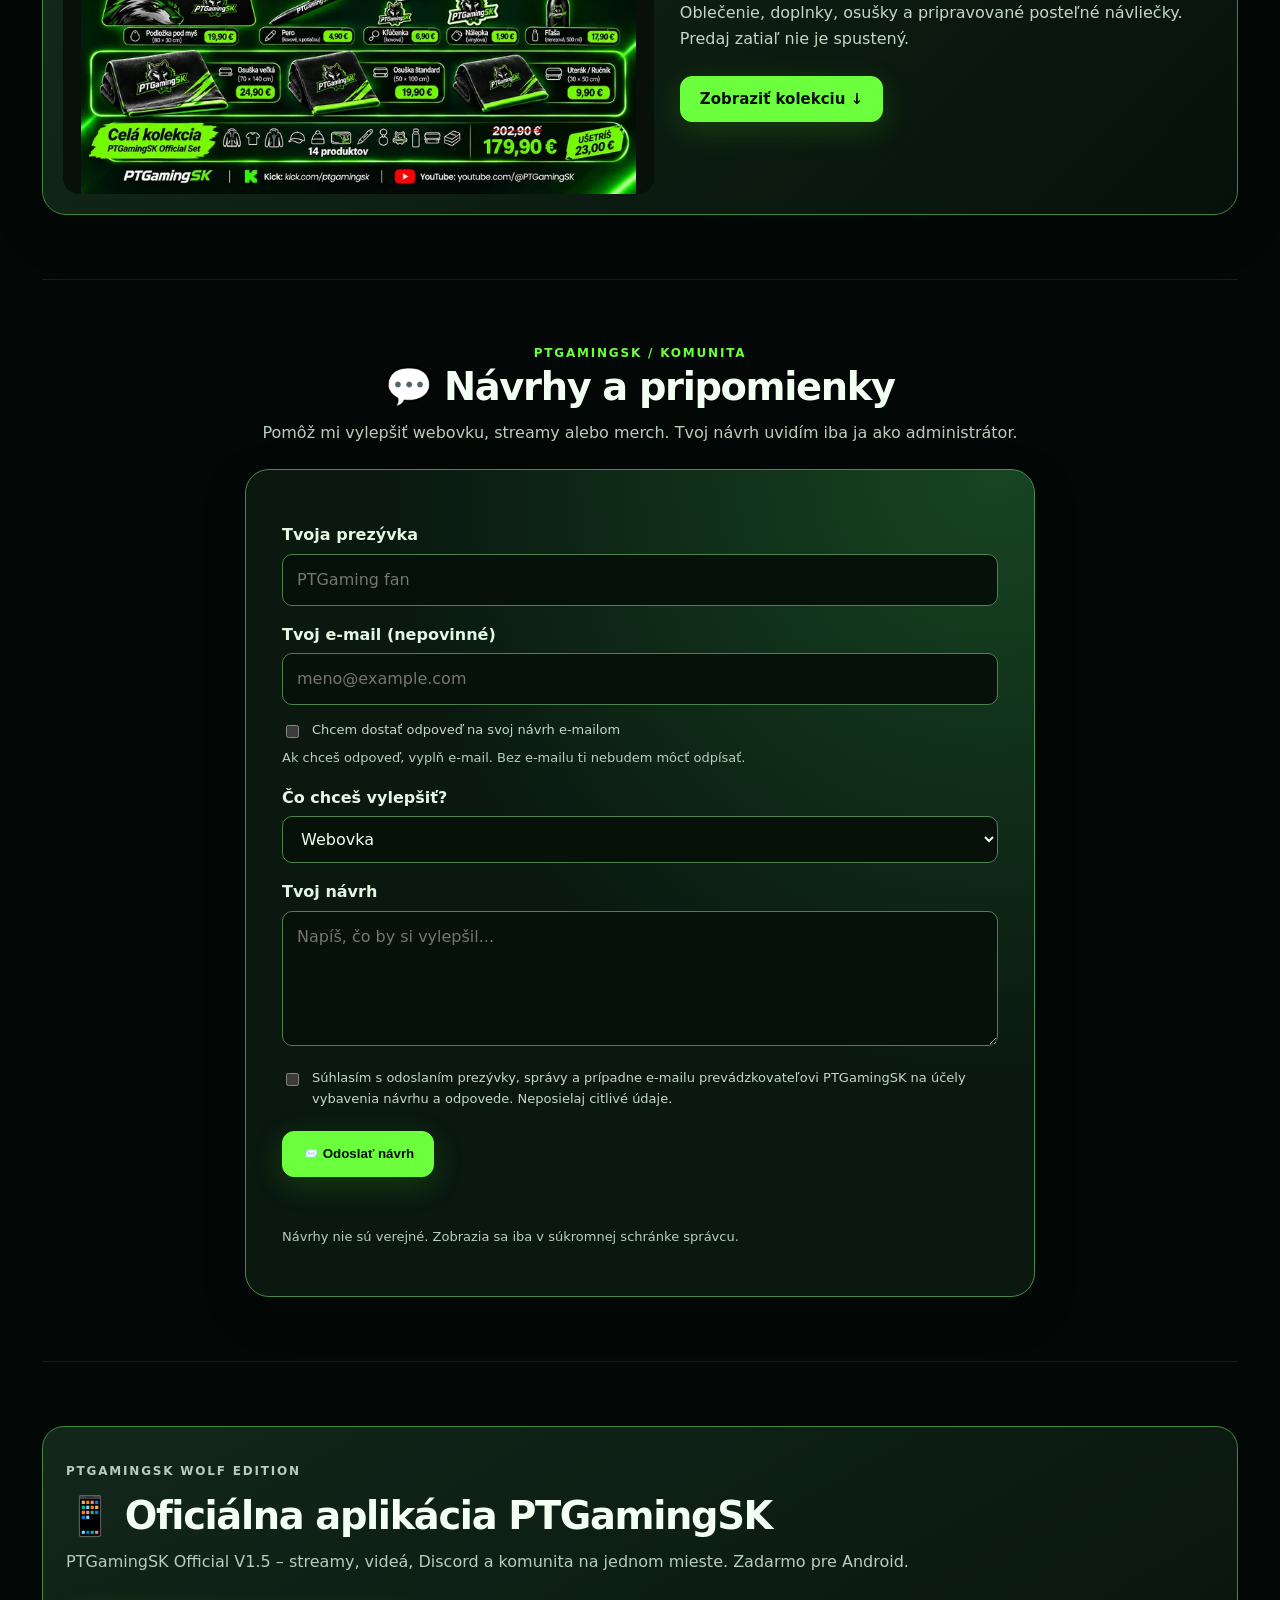
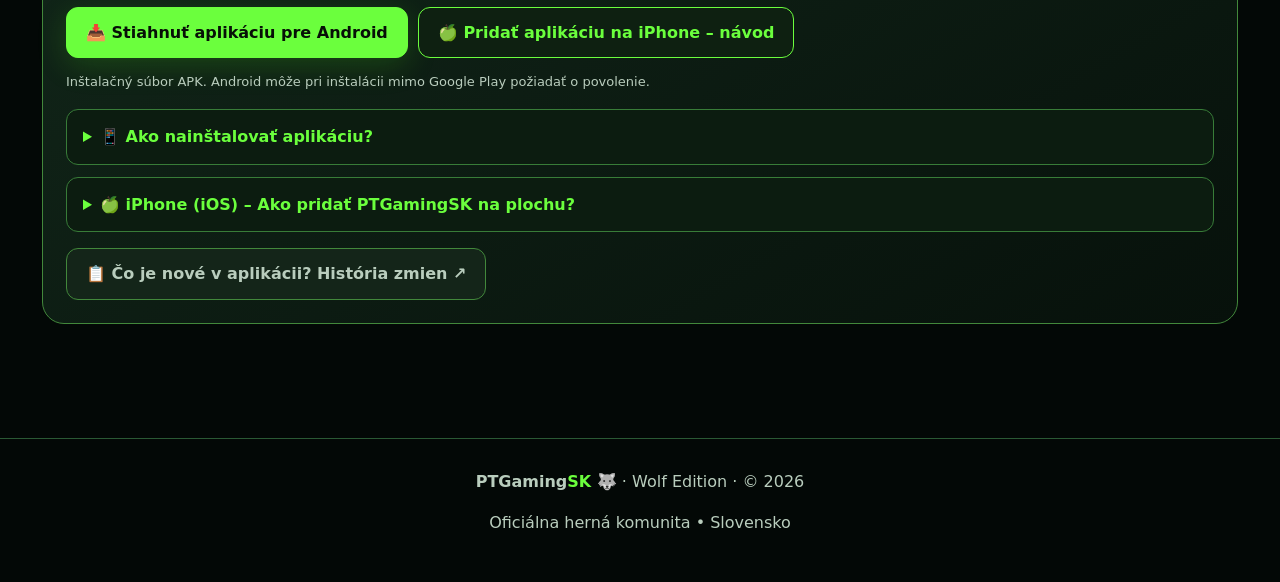
==== commit 8280c5cb: "Prevent adding unavailable unpriced bedding to the catalog cart" ====
--- a/index.html
+++ b/index.html
@@ -237,7 +237,7 @@
 <div class="links"><a class="btn" href="/pravidla-vip-sutaze.html" data-pt-sk="📜 Prečítať pravidlá ↗" data-pt-cz="📜 Přečíst pravidla ↗">📜 Prečítať pravidlá ↗</a></div></article>
 </div></section><section id="statistiky" aria-labelledby="pt-stats-title"><div class="kicker">PTGamingSK / WOLF EDITION</div><h2 id="pt-stats-title" data-pt-sk="📊 Štatistiky kanála" data-pt-cz="📊 Statistiky kanálu">📊 Štatistiky kanála</h2><p class="sub" data-pt-sk="Sleduj rast vlčej svorky a pozri si aktuálne čísla priamo na našich kanáloch." data-pt-cz="Sleduj růst vlčí smečky a podívej se na aktuální čísla přímo na našich kanálech.">Sleduj rast vlčej svorky a pozri si aktuálne čísla priamo na našich kanáloch.</p><div class="pt-stats-grid"><article class="card pt-stat-card"><div class="pt-stat-icon pt-youtube-logo" aria-label="YouTube"><svg viewBox="0 0 90 64" width="48" height="35" role="img" aria-label="YouTube"><rect x="1" y="7" width="88" height="50" rx="15" fill="#FF0033"/><path d="M37 20 L37 44 L59 32 Z" fill="#fff"/></svg></div><span class="tag">YOUTUBE</span><h3 data-pt-sk="Odberatelia" data-pt-cz="Odběratelé">Odberatelia</h3><div class="pt-stat-value" id="pt-youtube-subs" aria-live="polite">—</div><p id="pt-youtube-subs-label" data-pt-sk="Počet odberateľov – čaká sa na prepojenie" data-pt-cz="Počet odběratelů – čeká se na propojení">Počet odberateľov – čaká sa na prepojenie</p><p data-pt-sk="Aktuálne verejné štatistiky nájdeš na YouTube kanáli PTGamingSK." data-pt-cz="Aktuální veřejné statistiky najdeš na YouTube kanálu PTGamingSK.">Aktuálne verejné štatistiky nájdeš na YouTube kanáli PTGamingSK.</p><a class="btn primary" href="https://www.youtube.com/@PTGamingSK" target="_blank" rel="noopener noreferrer" data-pt-sk="Pozrieť YouTube ↗" data-pt-cz="Zobrazit YouTube ↗">Pozrieť YouTube ↗</a></article><article class="card pt-stat-card"><div class="pt-stat-icon">🟢</div><span class="tag">KICK</span><h3 data-pt-sk="Sledovatelia a streamy" data-pt-cz="Sledující a streamy">Sledovatelia a streamy</h3><div class="pt-stat-value" id="pt-kick-followers" aria-live="polite">—</div><p id="pt-kick-followers-label" data-pt-sk="Počet sledovateľov – čaká sa na prvú aktualizáciu" data-pt-cz="Počet sledujících – čeká se na první aktualizaci">Počet sledovateľov – čaká sa na prvú aktualizáciu</p><p data-pt-sk="Sleduj moje živé vysielania na Kicku." data-pt-cz="Sleduj moje živá vysílání na Kicku.">Sleduj moje živé vysielania na Kicku.</p><a class="btn primary" href="https://kick.com/ptgamingsk" target="_blank" rel="noopener noreferrer" data-pt-sk="Pozrieť Kick ↗" data-pt-cz="Zobrazit Kick ↗">Pozrieť Kick ↗</a></article><article class="card pt-stat-card"><div class="pt-stat-icon">🎬</div><span class="tag" data-pt-sk="YOUTUBE / ZHLIADNUTIA" data-pt-cz="YOUTUBE / ZHLÉDNUTÍ">YOUTUBE / ZHLIADNUTIA</span><h3 data-pt-sk="Celkové zhliadnutia kanála" data-pt-cz="Celková zhlédnutí kanálu">Celkové zhliadnutia kanála</h3><div class="pt-stat-value" id="pt-youtube-views" aria-live="polite">—</div><p id="pt-youtube-views-label" data-pt-sk="Zhliadnutia YouTube · čaká sa na načítanie" data-pt-cz="Zhlédnutí YouTube · čeká se na načtení">Zhliadnutia YouTube · čaká sa na načítanie</p><a class="btn" href="https://www.youtube.com/@PTGamingSK" target="_blank" rel="noopener noreferrer" data-pt-sk="Pozrieť YouTube ↗" data-pt-cz="Zobrazit YouTube ↗">Pozrieť YouTube ↗</a></article><article class="card pt-stat-card"><div class="pt-stat-icon">📘</div><span class="tag">FACEBOOK / PTGAMINGSK</span><h3 data-pt-sk="Facebook stránka" data-pt-cz="Facebook stránka">Facebook stránka</h3><div class="pt-stat-value" id="pt-facebook-followers" aria-live="polite">—</div><p id="pt-facebook-followers-label" data-pt-sk="Sledovatelia Facebook · čaká sa na prepojenie Meta API" data-pt-cz="Sledující Facebook · čeká se na propojení Meta API">Sledovatelia Facebook · čaká sa na prepojenie Meta API</p><a class="btn" href="https://www.facebook.com/PTGamingSK/reels/" target="_blank" rel="noopener noreferrer" data-pt-sk="Pozrieť Facebook Reels ↗" data-pt-cz="Zobrazit Facebook Reels ↗">Pozrieť Facebook Reels ↗</a></article></div><p class="pt-stats-note" data-pt-sk="Štatistiky YouTube a Kick sa pravidelne aktualizujú. Zobrazené sú posledné úspešne získané údaje; Kick používa neoficiálny verejný zdroj." data-pt-cz="Statistiky YouTube a Kick se pravidelně aktualizují. Zobrazují se poslední úspěšně získané údaje; Kick používá neoficiální veřejný zdroj.">Štatistiky YouTube a Kick sa pravidelne aktualizujú. Zobrazené sú posledné úspešne získané údaje; Kick používa neoficiálny verejný zdroj.</p></section><section class="pt-social-section" id="socialne-siete"><div class="kicker">Sleduj PTGamingSK</div><h2 data-pt-cz="🌐 Sociální sítě" data-pt-sk="🌐 Sociálne siete">🌐 Sociálne siete</h2><p class="sub" data-pt-cz="Všechny moje kanály na jednom místě. Sleduj novinky, streamy a herní videa." data-pt-sk="Všetky moje kanály na jednom mieste. Sleduj novinky, streamy a herné videá.">Všetky moje kanály na jednom mieste. Sleduj novinky, streamy a herné videá.</p><div class="pt-social-grid"><article class="pt-social-card facebook"><div class="pt-social-icon">f</div><h3>Facebook</h3><p data-pt-cz="Oficiální stránka PTGamingSK, novinky a oznámení." data-pt-sk="Oficiálna stránka PTGamingSK, novinky a oznámenia.">Oficiálna stránka PTGamingSK, novinky a oznámenia.</p><a class="btn social-facebook-btn" data-pt-cz="Otevřít Facebook ↗" data-pt-sk="Otvoriť Facebook ↗" href="https://www.facebook.com/PTGamingSK/" rel="noopener noreferrer" target="_blank">Otvoriť Facebook ↗</a></article><article class="pt-social-card kick"><div class="pt-social-icon">K</div><h3>Kick</h3><p data-pt-cz="Red Dead Redemption 2 RP na GenK, živé streamy a společný chat." data-pt-sk="Red Dead Redemption 2 RP na GenK, živé streamy a spoločný chat.">Red Dead Redemption 2 RP na GenK, živé streamy a spoločný chat.</p><a class="btn social-kick-btn" data-pt-cz="Sledovat Kick ↗" data-pt-sk="Sledovať Kick ↗" href="https://kick.com/ptgamingsk" rel="noopener noreferrer" target="_blank">Sledovať Kick ↗</a></article><article class="pt-social-card youtube"><div class="pt-social-icon">▶</div><h3>YouTube</h3><p data-pt-cz="GTA 6 na PS5, videa, Shorts a záznamy streamů." data-pt-sk="GTA 6 na PS5, videá, Shorts a záznamy streamov.">GTA 6 na PS5, videá, Shorts a záznamy streamov.</p><a class="btn" data-pt-cz="Otevřít YouTube ↗" data-pt-sk="Otvoriť YouTube ↗" href="https://www.youtube.com/@PTGamingSK" rel="noopener noreferrer" target="_blank">Otvoriť YouTube ↗</a></article><article class="pt-social-card twitch"><div class="pt-social-icon" aria-hidden="true"><svg xmlns="http://www.w3.org/2000/svg" width="31" height="31" viewBox="0 0 24 24" fill="currentColor" focusable="false"><path d="M11.571 4.714h1.715v5.143H11.57zm4.715 0H18v5.143h-1.714zM6 0L1.714 4.286v15.428h5.143V24l4.286-4.286h3.428L22.286 12V0zm14.571 11.143l-3.428 3.428h-3.429l-3 3v-3H6.857V1.714h13.714Z"/></svg></div><h3>Twitch</h3><p data-pt-cz="Další herní kanál a vysílání." data-pt-sk="Ďalší herný kanál a vysielania.">Ďalší herný kanál a vysielania.</p><a class="btn" data-pt-cz="Otevřít Twitch ↗" data-pt-sk="Otvoriť Twitch ↗" href="https://www.twitch.tv/pavoltichygaming" rel="noopener noreferrer" target="_blank">Otvoriť Twitch ↗</a></article></div><div class="card" id="pt-herohero" style="margin-top:18px;border-color:#397c3c;display:flex;align-items:center;justify-content:space-between;gap:18px;flex-wrap:wrap">
 <div style="flex:1 1 240px"><p class="kicker">PTGamingSK WOLF EDITION</p><h3 style="margin:4px 0 8px">🐺 Herohero PTGamingSK</h3><p style="margin:0;color:var(--muted)" data-pt-sk="Bonusový herný obsah, novinky a oficiálny trailer Zrodenie vlčej svorky. Prvé príspevky sú dostupné zadarmo." data-pt-cz="Bonusový herní obsah, novinky a oficiální trailer Zrození vlčí smečky. První příspěvky jsou dostupné zdarma.">Bonusový herný obsah, novinky a oficiálny trailer Zrodenie vlčej svorky. Prvé príspevky sú dostupné zadarmo.</p></div>
-<a class="btn primary" href="https://herohero.co/ptgamingsk" target="_blank" rel="noopener noreferrer" style="flex:0 1 auto" data-pt-sk="💚 Navštíviť Herohero ↗" data-pt-cz="💚 Navštívit Herohero ↗">💚 Navštíviť Herohero ↗</a></div></section><section id="discord"><div class="kicker">PTGamingSK / Discord</div><h2>💬 Discord komunita</h2><p class="sub" data-pt-cz="Přidej se k naší vlčí smečce a buď součástí komunity PTGamingSK." data-pt-sk="Pridaj sa k našej vlčej svorke a buď súčasťou komunity PTGamingSK.">Pridaj sa k našej vlčej svorke a buď súčasťou komunity PTGamingSK.</p><div class="pt-discord-panel"><div aria-hidden="true" class="pt-discord-mark">🐺</div><div class="pt-discord-body"><span class="tag">OFFICIAL DISCORD</span><h3>PT | Official Community</h3><p data-pt-cz="Novinky, oznámení streamů, herní role, soutěže a společný chat. Poznej další členy naší komunity!" data-pt-sk="Novinky, oznámenia streamov, herné roly, súťaže a spoločný chat. Spoznaj ďalších členov našej komunity!">Novinky, oznámenia streamov, herné roly, súťaže a spoločný chat. Spoznaj ďalších členov našej komunity!</p><a class="btn primary" data-pt-cz="💬 Přidat se na Discord ↗" data-pt-sk="💬 Pridať sa na Discord ↗" href="https://discord.gg/RSHP5XMgYN" rel="noopener noreferrer" target="_blank">💬 Pridať sa na Discord ↗</a> <a class="btn" href="/pravidla-vip-sutaze.html" data-pt-sk="🏆 Pravidlá VIP súťaží ↗" data-pt-cz="🏆 Pravidla VIP soutěží ↗">🏆 Pravidlá VIP súťaží ↗</a></div></div></section><section class="pt-collections" id="kolekcie"><div class="kicker">PTGamingSK OFFICIAL MERCH</div><h2 data-pt-cz="🐺 Kolekce" data-pt-sk="🐺 Kolekcie">🐺 Kolekcie</h2><p class="sub" data-pt-cz="Objev kolekci PTGamingSK. Všechny produkty najdeš přehledně na jednom místě." data-pt-sk="Objav kolekciu PTGamingSK. Všetky produkty nájdeš prehľadne na jednom mieste.">Objav kolekciu PTGamingSK. Všetky produkty nájdeš prehľadne na jednom mieste.</p><article class="pt-collection-card"><div class="pt-collection-photo"><img alt="Návrh kolekcie WOLF EDITION 2026" decoding="async" height="1024" loading="lazy" sizes="(max-width: 820px) calc(100vw - 76px), 600px" width="1535" src="assets/merch-2026.webp" srcset="assets/merch-2026-480.webp 480w, assets/merch-2026-768.webp 768w, assets/merch-2026.webp 1535w"/></div><div class="pt-collection-content"><span class="pill" data-pt-cz="KOLEKCE 2026" data-pt-sk="KOLEKCIA 2026">KOLEKCIA 2026</span><h3>WOLF EDITION 2026</h3><p data-pt-cz="Oblečení, doplňky, osušky a připravované povlečení. Prodej zatím nebyl spuštěn." data-pt-sk="Oblečenie, doplnky, osušky a pripravované posteľné návliečky. Predaj zatiaľ nie je spustený.">Oblečenie, doplnky, osušky a pripravované posteľné návliečky. Predaj zatiaľ nie je spustený.</p><button aria-controls="merch" aria-expanded="false" class="btn primary" data-pt-cz="Zobrazit kolekci ↓" data-pt-sk="Zobraziť kolekciu ↓" id="pt-collection-open" type="button">Zobraziť kolekciu ↓</button></div></article></section><section class="pt-collection-products" hidden="" id="merch"><div class="kicker">PTGamingSK Official Merch 2026</div><h2><span data-i18n="t30">🐺 Wolf Edition – celá kolekcia</span></h2><p class="sub"><span data-i18n="t31">Čierna, neónová zelená a náš vlk. Pozri si oblečenie, doplnky, osušky, uterák aj pripravované posteľné návliečky.</span></p><div class="merch-hero"><img alt="Vizuálny návrh kolekcie PTGamingSK Official Merch 2026 vrátane osušiek a uteráka" decoding="async" height="1024" loading="lazy" sizes="(max-width: 820px) calc(100vw - 76px), 600px" width="1535" src="assets/merch-2026.webp" srcset="assets/merch-2026-480.webp 480w, assets/merch-2026-768.webp 768w, assets/merch-2026.webp 1535w"/><div><span class="pill"><span data-i18n="t32">KONCEPT KOLEKCIE 2026</span></span><h3>PTGamingSK Official Merch 2026</h3><p><span data-i18n="t33">14 produktov s motívom PTGamingSK vrátane bundy a pripravované posteľné návliečky. Celá kolekcia má plánovanú zvýhodnenú cenu 179,90 € / 4 429 Kč. Predaj zatiaľ nie je spustený.</span></p><p><span data-i18n="t34">Objednávky ani platby na tejto stránke zatiaľ nie sú dostupné. Spolupráca a výroba produktov nie sú potvrdené.</span></p><a class="btn primary" href="#produkty"><span data-i18n="t35">Pozrieť produkty ↓</span></a></div></div><div class="merch-head" id="produkty"><h3><span data-i18n="t36">Produkty kolekcie</span></h3><p class="sub">Ceny v EUR a CZK · Predaj zatiaľ nie je spustený</p></div><div class="shop-actions"><button aria-controls="cart-panel" aria-expanded="false" id="cart-open" type="button">🛒 Košík (<span id="cart-count">0</span>)</button><button id="favorites-open" type="button">♡ Moje obľúbené (<span id="favorites-count">0</span>)</button></div><div class="cart-panel" hidden="" id="cart-panel"><div class="cart-heading"><h3>🛒 Môj košík</h3><span class="cart-badge" id="cart-badge">0 produktov</span></div><div id="cart-items"></div><div class="cart-totals"><span>Spolu: <span id="cart-eur">0,00 €</span></span><span id="cart-czk">0 Kč</span></div><p class="cart-note">Košík je zatiaľ nezáväzný. Objednávky a platby nie sú spustené.</p><div class="cart-bottom-actions"><button class="cart-continue" id="cart-continue" type="button">← Pokračovať vo výbere</button><button class="cart-action" id="cart-clear" type="button">Vyprázdniť košík</button></div></div><p aria-live="polite" class="shop-toast" id="shop-toast"></p><div class="shop-toolbar"><label for="product-search">Hľadať produkt / Hledat produkt</label><input autocomplete="off" id="product-search" placeholder="Napr. mikina, osuška..." type="search"/><label for="product-filter">Kategória / Kategorie</label><select id="product-filter"><option value="all">Všetky produkty / Všechny produkty</option><option value="clothes">Oblečenie / Oblečení</option><option value="accessories">Doplnky / Doplňky</option><option value="towels">Osušky a uteráky / Ručníky</option><option value="bedding">Posteľné návliečky / Povlečení</option></select><button aria-pressed="false" id="favorites-only" type="button">♡ Len obľúbené / Jen oblíbené</button><span aria-live="polite" id="product-count"></span></div><div class="grid"><article class="card product-card" data-category="clothes" data-image-index="1" data-name="mikina"><div class="product-gallery" data-product="Mikina"><button aria-label="Zväčšiť galériu: Mikina" class="gallery-stage" type="button"><div class="gallery-illustration"><span class="gallery-symbol">🧥</span><span class="gallery-mark">PTGamingSK · WOLF EDITION</span></div></button><div class="gallery-controls"><button aria-label="Mikina: Návrh" aria-pressed="true" class="gallery-thumb selected" data-slide="0" type="button">Produkt</button><button aria-label="Mikina: Kolekcia" aria-pressed="false" class="gallery-thumb" data-slide="1" type="button">Kolekcia</button></div></div><h3>Mikina</h3><label class="size-label"><span class="size-label-text">Vyber veľkosť</span><select aria-label="Veľkosť – Mikina" class="size-picker"><option value="">Vyber veľkosť</option><option>XS</option><option>S</option><option>M</option><option>L</option><option>XL</option><option>XXL</option><option>3XL</option><option>4XL</option><option>5XL</option></select></label><div class="price">44,90 € <span class="czk-price">1 100 Kč</span></div><span class="tag">Cena</span><div class="product-tools"><button aria-label="Pridať medzi obľúbené: Mikina" aria-pressed="false" class="favorite-toggle" type="button">♡ Obľúbené</button><button class="detail-toggle" type="button">ⓘ Detail produktu</button></div><button class="cart-action add-cart" type="button">🛒 Pridať do košíka</button></article><article class="card product-card" data-category="clothes" data-image-index="2" data-name="tričko"><div class="product-gallery" data-product="Tričko"><button aria-label="Zväčšiť galériu: Tričko" class="gallery-stage" type="button"><div class="gallery-illustration"><span class="gallery-symbol">👕</span><span class="gallery-mark">PTGamingSK · WOLF EDITION</span></div></button><div class="gallery-controls"><button aria-label="Tričko: Návrh" aria-pressed="true" class="gallery-thumb selected" data-slide="0" type="button">Produkt</button><button aria-label="Tričko: Kolekcia" aria-pressed="false" class="gallery-thumb" data-slide="1" type="button">Kolekcia</button></div></div><h3>Tričko</h3><label class="size-label"><span class="size-label-text">Vyber veľkosť</span><select aria-label="Veľkosť – Tričko" class="size-picker"><option value="">Vyber veľkosť</option><option>XS</option><option>S</option><option>M</option><option>L</option><option>XL</option><option>XXL</option><option>3XL</option><option>4XL</option><option>5XL</option></select></label><div class="price">24,90 € <span class="czk-price">610 Kč</span></div><span class="tag">Cena</span><div class="product-tools"><button aria-label="Pridať medzi obľúbené: Tričko" aria-pressed="false" class="favorite-toggle" type="button">♡ Obľúbené</button><button class="detail-toggle" type="button">ⓘ Detail produktu</button></div><button class="cart-action add-cart" type="button">🛒 Pridať do košíka</button></article><article class="card product-card" data-category="clothes" data-image-index="14" data-name="bunda"><div class="product-gallery" data-product="Bunda"><button aria-label="Zväčšiť galériu: Bunda" class="gallery-stage" type="button"><div class="gallery-illustration"><span class="gallery-symbol">🧥</span><span class="gallery-mark">PTGamingSK · WOLF EDITION</span></div></button><div class="gallery-controls"><button aria-label="Bunda: Návrh" aria-pressed="true" class="gallery-thumb selected" data-slide="0" type="button">Produkt</button><button aria-label="Bunda: Kolekcia" aria-pressed="false" class="gallery-thumb" data-slide="1" type="button">Kolekcia</button></div></div><h3><span data-i18n="t53">Bunda</span></h3><label class="size-label"><span class="size-label-text">Vyber veľkosť</span><select aria-label="Veľkosť – Bunda" class="size-picker"><option value="">Vyber veľkosť</option><option>XS</option><option>S</option><option>M</option><option>L</option><option>XL</option><option>XXL</option><option>3XL</option><option>4XL</option><option>5XL</option></select></label><div class="price">49,90 € <span class="czk-price">1 229 Kč</span></div><span class="tag">Cena</span><div class="product-tools"><button aria-label="Pridať medzi obľúbené: Bunda" aria-pressed="false" class="favorite-toggle" type="button">♡ Obľúbené</button><button class="detail-toggle" type="button">ⓘ Detail produktu</button></div><button class="cart-action add-cart" type="button">🛒 Pridať do košíka</button></article><article class="card product-card" data-category="accessories" data-image-index="3" data-name="šiltovka"><div class="product-gallery" data-product="Šiltovka"><button aria-label="Zväčšiť galériu: Šiltovka" class="gallery-stage" type="button"><div class="gallery-illustration"><span class="gallery-symbol">🧢</span><span class="gallery-mark">PTGamingSK · WOLF EDITION</span></div></button><div class="gallery-controls"><button aria-label="Šiltovka: Návrh" aria-pressed="true" class="gallery-thumb selected" data-slide="0" type="button">Produkt</button><button aria-label="Šiltovka: Kolekcia" aria-pressed="false" class="gallery-thumb" data-slide="1" type="button">Kolekcia</button></div></div><h3><span data-i18n="t37">Šiltovka</span></h3><p><span data-i18n="t38">Nastaviteľná</span></p><div class="price">19,90 € <span class="czk-price">490 Kč</span></div><span class="tag">Cena</span><div class="product-tools"><button aria-label="Pridať medzi obľúbené: Šiltovka" aria-pressed="false" class="favorite-toggle" type="button">♡ Obľúbené</button><button class="detail-toggle" type="button">ⓘ Detail produktu</button></div><button class="cart-action add-cart" type="button">🛒 Pridať do košíka</button></article><article class="card product-card" data-category="accessories" data-image-index="4" data-name="zimná čiapka"><div class="product-gallery" data-product="Zimná čiapka"><button aria-label="Zväčšiť galériu: Zimná čiapka" class="gallery-stage" type="button"><div class="gallery-illustration"><span class="gallery-symbol">🧶</span><span class="gallery-mark">PTGamingSK · WOLF EDITION</span></div></button><div class="gallery-controls"><button aria-label="Zimná čiapka: Návrh" aria-pressed="true" class="gallery-thumb selected" data-slide="0" type="button">Produkt</button><button aria-label="Zimná čiapka: Kolekcia" aria-pressed="false" class="gallery-thumb" data-slide="1" type="button">Kolekcia</button></div></div><h3><span data-i18n="t39">Zimná čiapka</span></h3><p><span data-i18n="t40">Univerzálna</span></p><div class="price">17,90 € <span class="czk-price">440 Kč</span></div><span class="tag">Cena</span><div class="product-tools"><button aria-label="Pridať medzi obľúbené: Zimná čiapka" aria-pressed="false" class="favorite-toggle" type="button">♡ Obľúbené</button><button class="detail-toggle" type="button">ⓘ Detail produktu</button></div><button class="cart-action add-cart" type="button">🛒 Pridať do košíka</button></article><article class="card product-card" data-category="accessories" data-image-index="5" data-name="hrnček"><div class="product-gallery" data-product="Hrnček"><button aria-label="Zväčšiť galériu: Hrnček" class="gallery-stage" type="button"><div class="gallery-illustration"><span class="gallery-symbol">☕</span><span class="gallery-mark">PTGamingSK · WOLF EDITION</span></div></button><div class="gallery-controls"><button aria-label="Hrnček: Návrh" aria-pressed="true" class="gallery-thumb selected" data-slide="0" type="button">Produkt</button><button aria-label="Hrnček: Kolekcia" aria-pressed="false" class="gallery-thumb" data-slide="1" type="button">Kolekcia</button></div></div><h3><span data-i18n="t41">Hrnček</span></h3><p>330 ml</p><div class="price">13,90 € <span class="czk-price">340 Kč</span></div><span class="tag">Cena</span><div class="product-tools"><button aria-label="Pridať medzi obľúbené: Hrnček" aria-pressed="false" class="favorite-toggle" type="button">♡ Obľúbené</button><button class="detail-toggle" type="button">ⓘ Detail produktu</button></div><button class="cart-action add-cart" type="button">🛒 Pridať do košíka</button></article><article class="card product-card" data-category="accessories" data-image-index="6" data-name="podložka pod myš"><div class="product-gallery" data-product="Podložka pod myš"><button aria-label="Zväčšiť galériu: Podložka pod myš" class="gallery-stage" type="button"><div class="gallery-illustration"><span class="gallery-symbol">🖱️</span><span class="gallery-mark">PTGamingSK · WOLF EDITION</span></div></button><div class="gallery-controls"><button aria-label="Podložka pod myš: Návrh" aria-pressed="true" class="gallery-thumb selected" data-slide="0" type="button">Produkt</button><button aria-label="Podložka pod myš: Kolekcia" aria-pressed="false" class="gallery-thumb" data-slide="1" type="button">Kolekcia</button></div></div><h3>Podložka pod myš</h3><p>80 × 30 cm</p><div class="price">19,90 € <span class="czk-price">490 Kč</span></div><span class="tag">Cena</span><div class="product-tools"><button aria-label="Pridať medzi obľúbené: Podložka pod myš" aria-pressed="false" class="favorite-toggle" type="button">♡ Obľúbené</button><button class="detail-toggle" type="button">ⓘ Detail produktu</button></div><button class="cart-action add-cart" type="button">🛒 Pridať do košíka</button></article><article class="card product-card" data-category="accessories" data-image-index="7" data-name="pero"><div class="product-gallery" data-product="Pero"><button aria-label="Zväčšiť galériu: Pero" class="gallery-stage" type="button"><div class="gallery-illustration"><span class="gallery-symbol">🖊️</span><span class="gallery-mark">PTGamingSK · WOLF EDITION</span></div></button><div class="gallery-controls"><button aria-label="Pero: Návrh" aria-pressed="true" class="gallery-thumb selected" data-slide="0" type="button">Produkt</button><button aria-label="Pero: Kolekcia" aria-pressed="false" class="gallery-thumb" data-slide="1" type="button">Kolekcia</button></div></div><h3>Pero</h3><p><span data-i18n="t42">Kovové, s potlačou</span></p><div class="price">4,90 € <span class="czk-price">120 Kč</span></div><span class="tag">Cena</span><div class="product-tools"><button aria-label="Pridať medzi obľúbené: Pero" aria-pressed="false" class="favorite-toggle" type="button">♡ Obľúbené</button><button class="detail-toggle" type="button">ⓘ Detail produktu</button></div><button class="cart-action add-cart" type="button">🛒 Pridať do košíka</button></article><article class="card product-card" data-category="accessories" data-image-index="8" data-name="kľúčenka"><div class="product-gallery" data-product="Kľúčenka"><button aria-label="Zväčšiť galériu: Kľúčenka" class="gallery-stage" type="button"><div class="gallery-illustration"><span class="gallery-symbol">🔑</span><span class="gallery-mark">PTGamingSK · WOLF EDITION</span></div></button><div class="gallery-controls"><button aria-label="Kľúčenka: Návrh" aria-pressed="true" class="gallery-thumb selected" data-slide="0" type="button">Produkt</button><button aria-label="Kľúčenka: Kolekcia" aria-pressed="false" class="gallery-thumb" data-slide="1" type="button">Kolekcia</button></div></div><h3><span data-i18n="t43">Kľúčenka</span></h3><p>Kovová</p><div class="price">6,90 € <span class="czk-price">170 Kč</span></div><span class="tag">Cena</span><div class="product-tools"><button aria-label="Pridať medzi obľúbené: Kľúčenka" aria-pressed="false" class="favorite-toggle" type="button">♡ Obľúbené</button><button class="detail-toggle" type="button">ⓘ Detail produktu</button></div><button class="cart-action add-cart" type="button">🛒 Pridať do košíka</button></article><article class="card product-card" data-category="accessories" data-image-index="9" data-name="nálepka"><div class="product-gallery" data-product="Nálepka"><button aria-label="Zväčšiť galériu: Nálepka" class="gallery-stage" type="button"><div class="gallery-illustration"><span class="gallery-symbol">🐺</span><span class="gallery-mark">PTGamingSK · WOLF EDITION</span></div></button><div class="gallery-controls"><button aria-label="Nálepka: Návrh" aria-pressed="true" class="gallery-thumb selected" data-slide="0" type="button">Produkt</button><button aria-label="Nálepka: Kolekcia" aria-pressed="false" class="gallery-thumb" data-slide="1" type="button">Kolekcia</button></div></div><h3><span data-i18n="t44">Nálepka</span></h3><p>Vinylová</p><div class="price">1,90 € <span class="czk-price">50 Kč</span></div><span class="tag">Cena</span><div class="product-tools"><button aria-label="Pridať medzi obľúbené: Nálepka" aria-pressed="false" class="favorite-toggle" type="button">♡ Obľúbené</button><button class="detail-toggle" type="button">ⓘ Detail produktu</button></div><button class="cart-action add-cart" type="button">🛒 Pridať do košíka</button></article><article class="card product-card" data-category="accessories" data-image-index="10" data-name="fľaša"><div class="product-gallery" data-product="Fľaša"><button aria-label="Zväčšiť galériu: Fľaša" class="gallery-stage" type="button"><div class="gallery-illustration"><span class="gallery-symbol">🍶</span><span class="gallery-mark">PTGamingSK · WOLF EDITION</span></div></button><div class="gallery-controls"><button aria-label="Fľaša: Návrh" aria-pressed="true" class="gallery-thumb selected" data-slide="0" type="button">Produkt</button><button aria-label="Fľaša: Kolekcia" aria-pressed="false" class="gallery-thumb" data-slide="1" type="button">Kolekcia</button></div></div><h3><span data-i18n="t45">Fľaša</span></h3><p>Nerezová, 500 ml</p><div class="price">17,90 € <span class="czk-price">440 Kč</span></div><span class="tag">Cena</span><div class="product-tools"><button aria-label="Pridať medzi obľúbené: Fľaša" aria-pressed="false" class="favorite-toggle" type="button">♡ Obľúbené</button><button class="detail-toggle" type="button">ⓘ Detail produktu</button></div><button class="cart-action add-cart" type="button">🛒 Pridať do košíka</button></article><article class="card product-card" data-category="towels" data-image-index="11" data-name="veľká osuška"><div class="product-gallery" data-product="Veľká osuška"><button aria-label="Zväčšiť galériu: Veľká osuška" class="gallery-stage" type="button"><div class="gallery-illustration"><span class="gallery-symbol">🛁</span><span class="gallery-mark">PTGamingSK · WOLF EDITION</span></div></button><div class="gallery-controls"><button aria-label="Veľká osuška: Návrh" aria-pressed="true" class="gallery-thumb selected" data-slide="0" type="button">Produkt</button><button aria-label="Veľká osuška: Kolekcia" aria-pressed="false" class="gallery-thumb" data-slide="1" type="button">Kolekcia</button></div></div><h3><span data-i18n="t46">Veľká osuška</span></h3><label class="size-label"><span class="size-label-text">Vyber rozmer</span><select aria-label="Rozmer – Veľká osuška" class="size-picker"><option value="">Vyber rozmer</option><option value="70 × 140 cm">70 × 140 cm</option></select></label><div class="price">24,90 € <span class="czk-price">610 Kč</span></div><span class="tag">Cena</span><div class="product-tools"><button aria-label="Pridať medzi obľúbené: Veľká osuška" aria-pressed="false" class="favorite-toggle" type="button">♡ Obľúbené</button><button class="detail-toggle" type="button">ⓘ Detail produktu</button></div><button class="cart-action add-cart" type="button">🛒 Pridať do košíka</button></article><article class="card product-card" data-category="towels" data-image-index="12" data-name="osuška"><div class="product-gallery" data-product="Osuška"><button aria-label="Zväčšiť galériu: Osuška" class="gallery-stage" type="button"><div class="gallery-illustration"><span class="gallery-symbol">🛁</span><span class="gallery-mark">PTGamingSK · WOLF EDITION</span></div></button><div class="gallery-controls"><button aria-label="Osuška: Návrh" aria-pressed="true" class="gallery-thumb selected" data-slide="0" type="button">Produkt</button><button aria-label="Osuška: Kolekcia" aria-pressed="false" class="gallery-thumb" data-slide="1" type="button">Kolekcia</button></div></div><h3>Osuška</h3><label class="size-label"><span class="size-label-text">Vyber rozmer</span><select aria-label="Rozmer – Osuška" class="size-picker"><option value="">Vyber rozmer</option><option value="50 × 100 cm">50 × 100 cm</option></select></label><div class="price">19,90 € <span class="czk-price">490 Kč</span></div><span class="tag">Cena</span><div class="product-tools"><button aria-label="Pridať medzi obľúbené: Osuška" aria-pressed="false" class="favorite-toggle" type="button">♡ Obľúbené</button><button class="detail-toggle" type="button">ⓘ Detail produktu</button></div><button class="cart-action add-cart" type="button">🛒 Pridať do košíka</button></article><article class="card product-card" data-category="towels" data-image-index="13" data-name="uterák"><div class="product-gallery" data-product="Uterák"><button aria-label="Zväčšiť galériu: Uterák" class="gallery-stage" type="button"><div class="gallery-illustration"><span class="gallery-symbol">🧺</span><span class="gallery-mark">PTGamingSK · WOLF EDITION</span></div></button><div class="gallery-controls"><button aria-label="Uterák: Návrh" aria-pressed="true" class="gallery-thumb selected" data-slide="0" type="button">Produkt</button><button aria-label="Uterák: Kolekcia" aria-pressed="false" class="gallery-thumb" data-slide="1" type="button">Kolekcia</button></div></div><h3><span data-i18n="t47">Uterák</span></h3><label class="size-label"><span class="size-label-text">Vyber rozmer</span><select aria-label="Rozmer – Uterák" class="size-picker"><option value="">Vyber rozmer</option><option value="30 × 50 cm">30 × 50 cm</option></select></label><div class="price">9,90 € <span class="czk-price">240 Kč</span></div><span class="tag">Cena</span><div class="product-tools"><button aria-label="Pridať medzi obľúbené: Uterák" aria-pressed="false" class="favorite-toggle" type="button">♡ Obľúbené</button><button class="detail-toggle" type="button">ⓘ Detail produktu</button></div><button class="cart-action add-cart" type="button">🛒 Pridať do košíka</button></article><article class="card product-card" data-category="bedding" data-image-index="15" data-name="posteľné návliečky"><div class="product-gallery" data-product="Posteľné návliečky – Vlčia svorka"><button aria-label="Zväčšiť galériu: Posteľné návliečky" class="gallery-stage" type="button"><div class="gallery-illustration"><span class="gallery-symbol">🛏️</span><span class="gallery-mark">PTGamingSK · WOLF EDITION</span></div></button><div class="gallery-controls"><button class="gallery-thumb selected" data-slide="0" type="button">Produkt</button><button class="gallery-thumb" data-slide="1" type="button">Kolekcia</button></div></div><h3>Posteľné návliečky – Vlčia svorka</h3><p>Súprava: paplón + vankúš · Koncept, predaj zatiaľ nie je spustený.</p><label class="size-label"><span class="size-label-text">Vyber rozmer</span><select aria-label="Rozmer – Posteľné návliečky" class="size-picker"><option value="">Vyber rozmer</option><option value="140 × 200 cm + 70 × 90 cm">140 × 200 cm + 70 × 90 cm</option></select></label><div class="price">0,00 € <span class="czk-price">0 Kč</span></div><span class="tag">Cena bude doplnená</span><div class="product-tools"><button aria-label="Pridať medzi obľúbené: Posteľné návliečky" aria-pressed="false" class="favorite-toggle" type="button">♡ Obľúbené</button><button class="detail-toggle" type="button">ⓘ Detail produktu</button></div><button class="cart-action add-cart" type="button">🛒 Pridať do košíka</button></article></div><div class="bedding-feature" id="navliecky"><div class="bedding-photo"><img alt="Ilustračný návrh posteľných návliečok PTGamingSK Vlčia svorka" decoding="async" height="1024" loading="lazy" sizes="(max-width: 720px) calc(100vw - 76px), 620px" width="1536" src="assets/products/product-15.webp" srcset="assets/products/product-15-720.webp 720w, assets/products/product-15.webp 1536w"/></div><div class="bedding-content"><span class="pill" data-i18n="t54">NOVINKA · PRIPRAVUJEME</span><h3>🛏️ <span data-i18n="t55">Posteľné návliečky – Vlčia svorka</span></h3><p data-i18n="t56">Čierno-zelený dizajn s vlkom a motívom PTGamingSK. Súprava: návliečka na paplón a vankúš.</p><p class="bedding-price" data-i18n="t57">Cena bude doplnená po potvrdení výroby.</p><p class="bedding-disclaimer" data-i18n="t58">Ide o ilustračný návrh. Produkt zatiaľ nie je možné objednať.</p></div></div><p class="notice" hidden="" id="products-empty">Nenašli sa žiadne produkty. Skús iné vyhľadávanie.</p><div class="collection-note"><h3><span data-i18n="t48">💚 Kompletná kolekcia</span></h3><p><span data-i18n="t49">Kompletná kolekcia obsahuje všetkých 14 produktov vrátane bundy. Plánovaná cena balíčka je 179,90 € / 4 429 Kč. Súčet plánovaných samostatných cien je 277,60 € / 6 819 Kč, takže úspora pri kúpe celej kolekcie vychádza 97,70 € / 2 390 Kč. Ceny sú plánované a predaj sa ešte nespustil.</span></p></div><div class="merch-extra"><h3>ℹ️ Informácie o kolekcii / Informace o kolekci</h3><details><summary>Sú produkty dostupné na objednanie?</summary><p>Nie. Ide o návrhy kolekcie 2026. Predaj, výroba ani spolupráca s dodávateľom zatiaľ nie sú potvrdené.</p></details><details><summary>Sú ceny v Kč pevne stanovené?</summary><p>Áno, ide o pevne zvolené plánované predajné ceny v Kč, nie o automatický kurzový prepočet. Pred spustením predaja sa ešte môžu zmeniť.</p></details><details><summary>Aké veľkosti budú dostupné?</summary><p>Pri mikine, tričku a bunde je možné vybrať plánované veľkosti XS až 5XL. Skutočná dostupnosť sa musí potvrdiť s výrobcom.</p></details><details><summary>Je možné objednať cez tento web?</summary><p>Zatiaľ nie. Stránka je prezentačný katalóg bez objednávok a platieb.</p></details></div></section><section aria-labelledby="pt-feedback-title" id="navrhy"><div class="kicker">PTGamingSK / Komunita</div><h2 data-pt-cz="💬 Návrhy a připomínky" data-pt-sk="💬 Návrhy a pripomienky" id="pt-feedback-title">💬 Návrhy a pripomienky</h2><p class="sub" data-pt-cz="Pomoz mi vylepšit web, streamy nebo merch. Tvůj návrh uvidím pouze já jako administrátor." data-pt-sk="Pomôž mi vylepšiť webovku, streamy alebo merch. Tvoj návrh uvidím iba ja ako administrátor.">Pomôž mi vylepšiť webovku, streamy alebo merch. Tvoj návrh uvidím iba ja ako administrátor.</p><div class="pt-feedback-panel"><form action="https://formspree.io/f/xppdyaqe" data-endpoint="https://formspree.io/f/xppdyaqe" id="pt-feedback-form" method="POST" novalidate=""><label data-pt-cz="Tvoje přezdívka" data-pt-sk="Tvoja prezývka" for="pt-feedback-name">Tvoja prezývka</label><input autocomplete="nickname" id="pt-feedback-name" maxlength="60" name="prezyvka" placeholder="PTGaming fan" required=""/><label for="pt-feedback-email" data-pt-sk="Tvoj e-mail (nepovinné)" data-pt-cz="Tvůj e-mail (nepovinné)">Tvoj e-mail (nepovinné)</label><input id="pt-feedback-email" name="email" type="email" autocomplete="email" maxlength="254" placeholder="meno@example.com"/><label class="pt-feedback-check"><input id="pt-feedback-reply" type="checkbox" name="chcem_odpoved" value="Áno"/><span data-pt-sk="Chcem dostať odpoveď na svoj návrh e-mailom" data-pt-cz="Chci dostat odpověď na svůj návrh e-mailem">Chcem dostať odpoveď na svoj návrh e-mailom</span></label><p class="pt-feedback-hint" data-pt-sk="Ak chceš odpoveď, vyplň e-mail. Bez e-mailu ti nebudem môcť odpísať." data-pt-cz="Pokud chceš odpověď, vyplň e-mail. Bez e-mailu ti nebudu moci odepsat.">Ak chceš odpoveď, vyplň e-mail. Bez e-mailu ti nebudem môcť odpísať.</p><label data-pt-cz="Co chceš vylepšit?" data-pt-sk="Čo chceš vylepšiť?" for="pt-feedback-category">Čo chceš vylepšiť?</label><select id="pt-feedback-category" name="kategoria" required=""><option data-pt-cz="Web" data-pt-sk="Webovka" value="Web">Webovka</option><option data-pt-cz="Streamy a videa" data-pt-sk="Streamy a videá" value="Streamy">Streamy a videá</option><option data-pt-cz="Merch a kolekce" data-pt-sk="Merch a kolekcie" value="Merch">Merch a kolekcie</option><option data-pt-cz="Jiný návrh" data-pt-sk="Iný návrh" value="Iné">Iný návrh</option></select><label data-pt-cz="Tvůj návrh" data-pt-sk="Tvoj návrh" for="pt-feedback-message">Tvoj návrh</label><textarea id="pt-feedback-message" maxlength="3000" minlength="10" name="navrh" placeholder="Napíš, čo by si vylepšil..." required=""></textarea><input aria-hidden="true" autocomplete="off" name="_gotcha" style="position:absolute;left:-9999px" tabindex="-1" type="text"/><label class="pt-feedback-check"><input id="pt-feedback-consent" required="" type="checkbox"/><span data-pt-cz="Souhlasím s odesláním přezdívky, zprávy a případně e-mailu provozovateli PTGamingSK za účelem vyřízení návrhu a odpovědi. Neposílej citlivé údaje." data-pt-sk="Súhlasím s odoslaním prezývky, správy a prípadne e-mailu prevádzkovateľovi PTGamingSK na účely vybavenia návrhu a odpovede. Neposielaj citlivé údaje.">Súhlasím s odoslaním prezývky, správy a prípadne e-mailu prevádzkovateľovi PTGamingSK na účely vybavenia návrhu a odpovede. Neposielaj citlivé údaje.</span></label><button class="btn primary" data-pt-cz="📨 Odeslat návrh" data-pt-sk="📨 Odoslať návrh" type="submit">📨 Odoslať návrh</button><p aria-live="polite" class="pt-feedback-status" id="pt-feedback-status" role="status"></p><p class="pt-feedback-hint" data-pt-cz="Návrhy nejsou veřejné. Zobrazí se pouze v soukromé schránce správce." data-pt-sk="Návrhy nie sú verejné. Zobrazia sa iba v súkromnej schránke správcu.">Návrhy nie sú verejné. Zobrazia sa iba v súkromnej schránke správcu.</p></form></div></section><section id="aplikacia" aria-labelledby="pt-app-title"><div class="card" style="border-color:#42883b"><p class="kicker">PTGamingSK WOLF EDITION</p><h2 id="pt-app-title" data-pt-sk="📱 Oficiálna aplikácia PTGamingSK" data-pt-cz="📱 Oficiální aplikace PTGamingSK">📱 Oficiálna aplikácia PTGamingSK</h2><p class="sub" data-pt-sk="PTGamingSK Official V1.5 – streamy, videá, Discord a komunita na jednom mieste. Zadarmo pre Android." data-pt-cz="PTGamingSK Official V1.5 – streamy, videa, Discord a komunita na jednom místě. Zdarma pro Android.">PTGamingSK Official V1.5 – streamy, videá, Discord a komunita na jednom mieste. Zadarmo pre Android.</p><a class="btn primary" href="/app-release.apk" download="PTGamingSK-Official-V1.5.apk" type="application/vnd.android.package-archive" data-pt-sk="📥 Stiahnuť aplikáciu pre Android" data-pt-cz="📥 Stáhnout aplikaci pro Android">📥 Stiahnuť aplikáciu pre Android</a><button class="btn" type="button" id="pt-ios-add-button" style="font:inherit;font-weight:800;cursor:pointer;margin:10px 0 0 10px;border-color:var(--green);color:var(--green);background:#0e2011" data-pt-sk="🍏 Pridať aplikáciu na iPhone – návod" data-pt-cz="🍏 Přidat aplikaci na iPhone – návod">🍏 Pridať aplikáciu na iPhone – návod</button><p style="color:var(--muted);font-size:13px;margin-top:14px" data-pt-sk="Inštalačný súbor APK. Android môže pri inštalácii mimo Google Play požiadať o povolenie." data-pt-cz="Instalační soubor APK. Android může při instalaci mimo Google Play požádat o povolení.">Inštalačný súbor APK. Android môže pri inštalácii mimo Google Play požiadať o povolenie.</p><details id="pt-app-install-guide" style="margin-top:16px;padding:14px 16px;border:1px solid #387c38;border-radius:12px;background:#0c1c10">
+<a class="btn primary" href="https://herohero.co/ptgamingsk" target="_blank" rel="noopener noreferrer" style="flex:0 1 auto" data-pt-sk="💚 Navštíviť Herohero ↗" data-pt-cz="💚 Navštívit Herohero ↗">💚 Navštíviť Herohero ↗</a></div></section><section id="discord"><div class="kicker">PTGamingSK / Discord</div><h2>💬 Discord komunita</h2><p class="sub" data-pt-cz="Přidej se k naší vlčí smečce a buď součástí komunity PTGamingSK." data-pt-sk="Pridaj sa k našej vlčej svorke a buď súčasťou komunity PTGamingSK.">Pridaj sa k našej vlčej svorke a buď súčasťou komunity PTGamingSK.</p><div class="pt-discord-panel"><div aria-hidden="true" class="pt-discord-mark">🐺</div><div class="pt-discord-body"><span class="tag">OFFICIAL DISCORD</span><h3>PT | Official Community</h3><p data-pt-cz="Novinky, oznámení streamů, herní role, soutěže a společný chat. Poznej další členy naší komunity!" data-pt-sk="Novinky, oznámenia streamov, herné roly, súťaže a spoločný chat. Spoznaj ďalších členov našej komunity!">Novinky, oznámenia streamov, herné roly, súťaže a spoločný chat. Spoznaj ďalších členov našej komunity!</p><a class="btn primary" data-pt-cz="💬 Přidat se na Discord ↗" data-pt-sk="💬 Pridať sa na Discord ↗" href="https://discord.gg/RSHP5XMgYN" rel="noopener noreferrer" target="_blank">💬 Pridať sa na Discord ↗</a> <a class="btn" href="/pravidla-vip-sutaze.html" data-pt-sk="🏆 Pravidlá VIP súťaží ↗" data-pt-cz="🏆 Pravidla VIP soutěží ↗">🏆 Pravidlá VIP súťaží ↗</a></div></div></section><section class="pt-collections" id="kolekcie"><div class="kicker">PTGamingSK OFFICIAL MERCH</div><h2 data-pt-cz="🐺 Kolekce" data-pt-sk="🐺 Kolekcie">🐺 Kolekcie</h2><p class="sub" data-pt-cz="Objev kolekci PTGamingSK. Všechny produkty najdeš přehledně na jednom místě." data-pt-sk="Objav kolekciu PTGamingSK. Všetky produkty nájdeš prehľadne na jednom mieste.">Objav kolekciu PTGamingSK. Všetky produkty nájdeš prehľadne na jednom mieste.</p><article class="pt-collection-card"><div class="pt-collection-photo"><img alt="Návrh kolekcie WOLF EDITION 2026" decoding="async" height="1024" loading="lazy" sizes="(max-width: 820px) calc(100vw - 76px), 600px" width="1535" src="assets/merch-2026.webp" srcset="assets/merch-2026-480.webp 480w, assets/merch-2026-768.webp 768w, assets/merch-2026.webp 1535w"/></div><div class="pt-collection-content"><span class="pill" data-pt-cz="KOLEKCE 2026" data-pt-sk="KOLEKCIA 2026">KOLEKCIA 2026</span><h3>WOLF EDITION 2026</h3><p data-pt-cz="Oblečení, doplňky, osušky a připravované povlečení. Prodej zatím nebyl spuštěn." data-pt-sk="Oblečenie, doplnky, osušky a pripravované posteľné návliečky. Predaj zatiaľ nie je spustený.">Oblečenie, doplnky, osušky a pripravované posteľné návliečky. Predaj zatiaľ nie je spustený.</p><button aria-controls="merch" aria-expanded="false" class="btn primary" data-pt-cz="Zobrazit kolekci ↓" data-pt-sk="Zobraziť kolekciu ↓" id="pt-collection-open" type="button">Zobraziť kolekciu ↓</button></div></article></section><section class="pt-collection-products" hidden="" id="merch"><div class="kicker">PTGamingSK Official Merch 2026</div><h2><span data-i18n="t30">🐺 Wolf Edition – celá kolekcia</span></h2><p class="sub"><span data-i18n="t31">Čierna, neónová zelená a náš vlk. Pozri si oblečenie, doplnky, osušky, uterák aj pripravované posteľné návliečky.</span></p><div class="merch-hero"><img alt="Vizuálny návrh kolekcie PTGamingSK Official Merch 2026 vrátane osušiek a uteráka" decoding="async" height="1024" loading="lazy" sizes="(max-width: 820px) calc(100vw - 76px), 600px" width="1535" src="assets/merch-2026.webp" srcset="assets/merch-2026-480.webp 480w, assets/merch-2026-768.webp 768w, assets/merch-2026.webp 1535w"/><div><span class="pill"><span data-i18n="t32">KONCEPT KOLEKCIE 2026</span></span><h3>PTGamingSK Official Merch 2026</h3><p><span data-i18n="t33">14 produktov s motívom PTGamingSK vrátane bundy a pripravované posteľné návliečky. Celá kolekcia má plánovanú zvýhodnenú cenu 179,90 € / 4 429 Kč. Predaj zatiaľ nie je spustený.</span></p><p><span data-i18n="t34">Objednávky ani platby na tejto stránke zatiaľ nie sú dostupné. Spolupráca a výroba produktov nie sú potvrdené.</span></p><a class="btn primary" href="#produkty"><span data-i18n="t35">Pozrieť produkty ↓</span></a></div></div><div class="merch-head" id="produkty"><h3><span data-i18n="t36">Produkty kolekcie</span></h3><p class="sub">Ceny v EUR a CZK · Predaj zatiaľ nie je spustený</p></div><div class="shop-actions"><button aria-controls="cart-panel" aria-expanded="false" id="cart-open" type="button">🛒 Košík (<span id="cart-count">0</span>)</button><button id="favorites-open" type="button">♡ Moje obľúbené (<span id="favorites-count">0</span>)</button></div><div class="cart-panel" hidden="" id="cart-panel"><div class="cart-heading"><h3>🛒 Môj košík</h3><span class="cart-badge" id="cart-badge">0 produktov</span></div><div id="cart-items"></div><div class="cart-totals"><span>Spolu: <span id="cart-eur">0,00 €</span></span><span id="cart-czk">0 Kč</span></div><p class="cart-note">Košík je zatiaľ nezáväzný. Objednávky a platby nie sú spustené.</p><div class="cart-bottom-actions"><button class="cart-continue" id="cart-continue" type="button">← Pokračovať vo výbere</button><button class="cart-action" id="cart-clear" type="button">Vyprázdniť košík</button></div></div><p aria-live="polite" class="shop-toast" id="shop-toast"></p><div class="shop-toolbar"><label for="product-search">Hľadať produkt / Hledat produkt</label><input autocomplete="off" id="product-search" placeholder="Napr. mikina, osuška..." type="search"/><label for="product-filter">Kategória / Kategorie</label><select id="product-filter"><option value="all">Všetky produkty / Všechny produkty</option><option value="clothes">Oblečenie / Oblečení</option><option value="accessories">Doplnky / Doplňky</option><option value="towels">Osušky a uteráky / Ručníky</option><option value="bedding">Posteľné návliečky / Povlečení</option></select><button aria-pressed="false" id="favorites-only" type="button">♡ Len obľúbené / Jen oblíbené</button><span aria-live="polite" id="product-count"></span></div><div class="grid"><article class="card product-card" data-category="clothes" data-image-index="1" data-name="mikina"><div class="product-gallery" data-product="Mikina"><button aria-label="Zväčšiť galériu: Mikina" class="gallery-stage" type="button"><div class="gallery-illustration"><span class="gallery-symbol">🧥</span><span class="gallery-mark">PTGamingSK · WOLF EDITION</span></div></button><div class="gallery-controls"><button aria-label="Mikina: Návrh" aria-pressed="true" class="gallery-thumb selected" data-slide="0" type="button">Produkt</button><button aria-label="Mikina: Kolekcia" aria-pressed="false" class="gallery-thumb" data-slide="1" type="button">Kolekcia</button></div></div><h3>Mikina</h3><label class="size-label"><span class="size-label-text">Vyber veľkosť</span><select aria-label="Veľkosť – Mikina" class="size-picker"><option value="">Vyber veľkosť</option><option>XS</option><option>S</option><option>M</option><option>L</option><option>XL</option><option>XXL</option><option>3XL</option><option>4XL</option><option>5XL</option></select></label><div class="price">44,90 € <span class="czk-price">1 100 Kč</span></div><span class="tag">Cena</span><div class="product-tools"><button aria-label="Pridať medzi obľúbené: Mikina" aria-pressed="false" class="favorite-toggle" type="button">♡ Obľúbené</button><button class="detail-toggle" type="button">ⓘ Detail produktu</button></div><button class="cart-action add-cart" type="button">🛒 Pridať do košíka</button></article><article class="card product-card" data-category="clothes" data-image-index="2" data-name="tričko"><div class="product-gallery" data-product="Tričko"><button aria-label="Zväčšiť galériu: Tričko" class="gallery-stage" type="button"><div class="gallery-illustration"><span class="gallery-symbol">👕</span><span class="gallery-mark">PTGamingSK · WOLF EDITION</span></div></button><div class="gallery-controls"><button aria-label="Tričko: Návrh" aria-pressed="true" class="gallery-thumb selected" data-slide="0" type="button">Produkt</button><button aria-label="Tričko: Kolekcia" aria-pressed="false" class="gallery-thumb" data-slide="1" type="button">Kolekcia</button></div></div><h3>Tričko</h3><label class="size-label"><span class="size-label-text">Vyber veľkosť</span><select aria-label="Veľkosť – Tričko" class="size-picker"><option value="">Vyber veľkosť</option><option>XS</option><option>S</option><option>M</option><option>L</option><option>XL</option><option>XXL</option><option>3XL</option><option>4XL</option><option>5XL</option></select></label><div class="price">24,90 € <span class="czk-price">610 Kč</span></div><span class="tag">Cena</span><div class="product-tools"><button aria-label="Pridať medzi obľúbené: Tričko" aria-pressed="false" class="favorite-toggle" type="button">♡ Obľúbené</button><button class="detail-toggle" type="button">ⓘ Detail produktu</button></div><button class="cart-action add-cart" type="button">🛒 Pridať do košíka</button></article><article class="card product-card" data-category="clothes" data-image-index="14" data-name="bunda"><div class="product-gallery" data-product="Bunda"><button aria-label="Zväčšiť galériu: Bunda" class="gallery-stage" type="button"><div class="gallery-illustration"><span class="gallery-symbol">🧥</span><span class="gallery-mark">PTGamingSK · WOLF EDITION</span></div></button><div class="gallery-controls"><button aria-label="Bunda: Návrh" aria-pressed="true" class="gallery-thumb selected" data-slide="0" type="button">Produkt</button><button aria-label="Bunda: Kolekcia" aria-pressed="false" class="gallery-thumb" data-slide="1" type="button">Kolekcia</button></div></div><h3><span data-i18n="t53">Bunda</span></h3><label class="size-label"><span class="size-label-text">Vyber veľkosť</span><select aria-label="Veľkosť – Bunda" class="size-picker"><option value="">Vyber veľkosť</option><option>XS</option><option>S</option><option>M</option><option>L</option><option>XL</option><option>XXL</option><option>3XL</option><option>4XL</option><option>5XL</option></select></label><div class="price">49,90 € <span class="czk-price">1 229 Kč</span></div><span class="tag">Cena</span><div class="product-tools"><button aria-label="Pridať medzi obľúbené: Bunda" aria-pressed="false" class="favorite-toggle" type="button">♡ Obľúbené</button><button class="detail-toggle" type="button">ⓘ Detail produktu</button></div><button class="cart-action add-cart" type="button">🛒 Pridať do košíka</button></article><article class="card product-card" data-category="accessories" data-image-index="3" data-name="šiltovka"><div class="product-gallery" data-product="Šiltovka"><button aria-label="Zväčšiť galériu: Šiltovka" class="gallery-stage" type="button"><div class="gallery-illustration"><span class="gallery-symbol">🧢</span><span class="gallery-mark">PTGamingSK · WOLF EDITION</span></div></button><div class="gallery-controls"><button aria-label="Šiltovka: Návrh" aria-pressed="true" class="gallery-thumb selected" data-slide="0" type="button">Produkt</button><button aria-label="Šiltovka: Kolekcia" aria-pressed="false" class="gallery-thumb" data-slide="1" type="button">Kolekcia</button></div></div><h3><span data-i18n="t37">Šiltovka</span></h3><p><span data-i18n="t38">Nastaviteľná</span></p><div class="price">19,90 € <span class="czk-price">490 Kč</span></div><span class="tag">Cena</span><div class="product-tools"><button aria-label="Pridať medzi obľúbené: Šiltovka" aria-pressed="false" class="favorite-toggle" type="button">♡ Obľúbené</button><button class="detail-toggle" type="button">ⓘ Detail produktu</button></div><button class="cart-action add-cart" type="button">🛒 Pridať do košíka</button></article><article class="card product-card" data-category="accessories" data-image-index="4" data-name="zimná čiapka"><div class="product-gallery" data-product="Zimná čiapka"><button aria-label="Zväčšiť galériu: Zimná čiapka" class="gallery-stage" type="button"><div class="gallery-illustration"><span class="gallery-symbol">🧶</span><span class="gallery-mark">PTGamingSK · WOLF EDITION</span></div></button><div class="gallery-controls"><button aria-label="Zimná čiapka: Návrh" aria-pressed="true" class="gallery-thumb selected" data-slide="0" type="button">Produkt</button><button aria-label="Zimná čiapka: Kolekcia" aria-pressed="false" class="gallery-thumb" data-slide="1" type="button">Kolekcia</button></div></div><h3><span data-i18n="t39">Zimná čiapka</span></h3><p><span data-i18n="t40">Univerzálna</span></p><div class="price">17,90 € <span class="czk-price">440 Kč</span></div><span class="tag">Cena</span><div class="product-tools"><button aria-label="Pridať medzi obľúbené: Zimná čiapka" aria-pressed="false" class="favorite-toggle" type="button">♡ Obľúbené</button><button class="detail-toggle" type="button">ⓘ Detail produktu</button></div><button class="cart-action add-cart" type="button">🛒 Pridať do košíka</button></article><article class="card product-card" data-category="accessories" data-image-index="5" data-name="hrnček"><div class="product-gallery" data-product="Hrnček"><button aria-label="Zväčšiť galériu: Hrnček" class="gallery-stage" type="button"><div class="gallery-illustration"><span class="gallery-symbol">☕</span><span class="gallery-mark">PTGamingSK · WOLF EDITION</span></div></button><div class="gallery-controls"><button aria-label="Hrnček: Návrh" aria-pressed="true" class="gallery-thumb selected" data-slide="0" type="button">Produkt</button><button aria-label="Hrnček: Kolekcia" aria-pressed="false" class="gallery-thumb" data-slide="1" type="button">Kolekcia</button></div></div><h3><span data-i18n="t41">Hrnček</span></h3><p>330 ml</p><div class="price">13,90 € <span class="czk-price">340 Kč</span></div><span class="tag">Cena</span><div class="product-tools"><button aria-label="Pridať medzi obľúbené: Hrnček" aria-pressed="false" class="favorite-toggle" type="button">♡ Obľúbené</button><button class="detail-toggle" type="button">ⓘ Detail produktu</button></div><button class="cart-action add-cart" type="button">🛒 Pridať do košíka</button></article><article class="card product-card" data-category="accessories" data-image-index="6" data-name="podložka pod myš"><div class="product-gallery" data-product="Podložka pod myš"><button aria-label="Zväčšiť galériu: Podložka pod myš" class="gallery-stage" type="button"><div class="gallery-illustration"><span class="gallery-symbol">🖱️</span><span class="gallery-mark">PTGamingSK · WOLF EDITION</span></div></button><div class="gallery-controls"><button aria-label="Podložka pod myš: Návrh" aria-pressed="true" class="gallery-thumb selected" data-slide="0" type="button">Produkt</button><button aria-label="Podložka pod myš: Kolekcia" aria-pressed="false" class="gallery-thumb" data-slide="1" type="button">Kolekcia</button></div></div><h3>Podložka pod myš</h3><p>80 × 30 cm</p><div class="price">19,90 € <span class="czk-price">490 Kč</span></div><span class="tag">Cena</span><div class="product-tools"><button aria-label="Pridať medzi obľúbené: Podložka pod myš" aria-pressed="false" class="favorite-toggle" type="button">♡ Obľúbené</button><button class="detail-toggle" type="button">ⓘ Detail produktu</button></div><button class="cart-action add-cart" type="button">🛒 Pridať do košíka</button></article><article class="card product-card" data-category="accessories" data-image-index="7" data-name="pero"><div class="product-gallery" data-product="Pero"><button aria-label="Zväčšiť galériu: Pero" class="gallery-stage" type="button"><div class="gallery-illustration"><span class="gallery-symbol">🖊️</span><span class="gallery-mark">PTGamingSK · WOLF EDITION</span></div></button><div class="gallery-controls"><button aria-label="Pero: Návrh" aria-pressed="true" class="gallery-thumb selected" data-slide="0" type="button">Produkt</button><button aria-label="Pero: Kolekcia" aria-pressed="false" class="gallery-thumb" data-slide="1" type="button">Kolekcia</button></div></div><h3>Pero</h3><p><span data-i18n="t42">Kovové, s potlačou</span></p><div class="price">4,90 € <span class="czk-price">120 Kč</span></div><span class="tag">Cena</span><div class="product-tools"><button aria-label="Pridať medzi obľúbené: Pero" aria-pressed="false" class="favorite-toggle" type="button">♡ Obľúbené</button><button class="detail-toggle" type="button">ⓘ Detail produktu</button></div><button class="cart-action add-cart" type="button">🛒 Pridať do košíka</button></article><article class="card product-card" data-category="accessories" data-image-index="8" data-name="kľúčenka"><div class="product-gallery" data-product="Kľúčenka"><button aria-label="Zväčšiť galériu: Kľúčenka" class="gallery-stage" type="button"><div class="gallery-illustration"><span class="gallery-symbol">🔑</span><span class="gallery-mark">PTGamingSK · WOLF EDITION</span></div></button><div class="gallery-controls"><button aria-label="Kľúčenka: Návrh" aria-pressed="true" class="gallery-thumb selected" data-slide="0" type="button">Produkt</button><button aria-label="Kľúčenka: Kolekcia" aria-pressed="false" class="gallery-thumb" data-slide="1" type="button">Kolekcia</button></div></div><h3><span data-i18n="t43">Kľúčenka</span></h3><p>Kovová</p><div class="price">6,90 € <span class="czk-price">170 Kč</span></div><span class="tag">Cena</span><div class="product-tools"><button aria-label="Pridať medzi obľúbené: Kľúčenka" aria-pressed="false" class="favorite-toggle" type="button">♡ Obľúbené</button><button class="detail-toggle" type="button">ⓘ Detail produktu</button></div><button class="cart-action add-cart" type="button">🛒 Pridať do košíka</button></article><article class="card product-card" data-category="accessories" data-image-index="9" data-name="nálepka"><div class="product-gallery" data-product="Nálepka"><button aria-label="Zväčšiť galériu: Nálepka" class="gallery-stage" type="button"><div class="gallery-illustration"><span class="gallery-symbol">🐺</span><span class="gallery-mark">PTGamingSK · WOLF EDITION</span></div></button><div class="gallery-controls"><button aria-label="Nálepka: Návrh" aria-pressed="true" class="gallery-thumb selected" data-slide="0" type="button">Produkt</button><button aria-label="Nálepka: Kolekcia" aria-pressed="false" class="gallery-thumb" data-slide="1" type="button">Kolekcia</button></div></div><h3><span data-i18n="t44">Nálepka</span></h3><p>Vinylová</p><div class="price">1,90 € <span class="czk-price">50 Kč</span></div><span class="tag">Cena</span><div class="product-tools"><button aria-label="Pridať medzi obľúbené: Nálepka" aria-pressed="false" class="favorite-toggle" type="button">♡ Obľúbené</button><button class="detail-toggle" type="button">ⓘ Detail produktu</button></div><button class="cart-action add-cart" type="button">🛒 Pridať do košíka</button></article><article class="card product-card" data-category="accessories" data-image-index="10" data-name="fľaša"><div class="product-gallery" data-product="Fľaša"><button aria-label="Zväčšiť galériu: Fľaša" class="gallery-stage" type="button"><div class="gallery-illustration"><span class="gallery-symbol">🍶</span><span class="gallery-mark">PTGamingSK · WOLF EDITION</span></div></button><div class="gallery-controls"><button aria-label="Fľaša: Návrh" aria-pressed="true" class="gallery-thumb selected" data-slide="0" type="button">Produkt</button><button aria-label="Fľaša: Kolekcia" aria-pressed="false" class="gallery-thumb" data-slide="1" type="button">Kolekcia</button></div></div><h3><span data-i18n="t45">Fľaša</span></h3><p>Nerezová, 500 ml</p><div class="price">17,90 € <span class="czk-price">440 Kč</span></div><span class="tag">Cena</span><div class="product-tools"><button aria-label="Pridať medzi obľúbené: Fľaša" aria-pressed="false" class="favorite-toggle" type="button">♡ Obľúbené</button><button class="detail-toggle" type="button">ⓘ Detail produktu</button></div><button class="cart-action add-cart" type="button">🛒 Pridať do košíka</button></article><article class="card product-card" data-category="towels" data-image-index="11" data-name="veľká osuška"><div class="product-gallery" data-product="Veľká osuška"><button aria-label="Zväčšiť galériu: Veľká osuška" class="gallery-stage" type="button"><div class="gallery-illustration"><span class="gallery-symbol">🛁</span><span class="gallery-mark">PTGamingSK · WOLF EDITION</span></div></button><div class="gallery-controls"><button aria-label="Veľká osuška: Návrh" aria-pressed="true" class="gallery-thumb selected" data-slide="0" type="button">Produkt</button><button aria-label="Veľká osuška: Kolekcia" aria-pressed="false" class="gallery-thumb" data-slide="1" type="button">Kolekcia</button></div></div><h3><span data-i18n="t46">Veľká osuška</span></h3><label class="size-label"><span class="size-label-text">Vyber rozmer</span><select aria-label="Rozmer – Veľká osuška" class="size-picker"><option value="">Vyber rozmer</option><option value="70 × 140 cm">70 × 140 cm</option></select></label><div class="price">24,90 € <span class="czk-price">610 Kč</span></div><span class="tag">Cena</span><div class="product-tools"><button aria-label="Pridať medzi obľúbené: Veľká osuška" aria-pressed="false" class="favorite-toggle" type="button">♡ Obľúbené</button><button class="detail-toggle" type="button">ⓘ Detail produktu</button></div><button class="cart-action add-cart" type="button">🛒 Pridať do košíka</button></article><article class="card product-card" data-category="towels" data-image-index="12" data-name="osuška"><div class="product-gallery" data-product="Osuška"><button aria-label="Zväčšiť galériu: Osuška" class="gallery-stage" type="button"><div class="gallery-illustration"><span class="gallery-symbol">🛁</span><span class="gallery-mark">PTGamingSK · WOLF EDITION</span></div></button><div class="gallery-controls"><button aria-label="Osuška: Návrh" aria-pressed="true" class="gallery-thumb selected" data-slide="0" type="button">Produkt</button><button aria-label="Osuška: Kolekcia" aria-pressed="false" class="gallery-thumb" data-slide="1" type="button">Kolekcia</button></div></div><h3>Osuška</h3><label class="size-label"><span class="size-label-text">Vyber rozmer</span><select aria-label="Rozmer – Osuška" class="size-picker"><option value="">Vyber rozmer</option><option value="50 × 100 cm">50 × 100 cm</option></select></label><div class="price">19,90 € <span class="czk-price">490 Kč</span></div><span class="tag">Cena</span><div class="product-tools"><button aria-label="Pridať medzi obľúbené: Osuška" aria-pressed="false" class="favorite-toggle" type="button">♡ Obľúbené</button><button class="detail-toggle" type="button">ⓘ Detail produktu</button></div><button class="cart-action add-cart" type="button">🛒 Pridať do košíka</button></article><article class="card product-card" data-category="towels" data-image-index="13" data-name="uterák"><div class="product-gallery" data-product="Uterák"><button aria-label="Zväčšiť galériu: Uterák" class="gallery-stage" type="button"><div class="gallery-illustration"><span class="gallery-symbol">🧺</span><span class="gallery-mark">PTGamingSK · WOLF EDITION</span></div></button><div class="gallery-controls"><button aria-label="Uterák: Návrh" aria-pressed="true" class="gallery-thumb selected" data-slide="0" type="button">Produkt</button><button aria-label="Uterák: Kolekcia" aria-pressed="false" class="gallery-thumb" data-slide="1" type="button">Kolekcia</button></div></div><h3><span data-i18n="t47">Uterák</span></h3><label class="size-label"><span class="size-label-text">Vyber rozmer</span><select aria-label="Rozmer – Uterák" class="size-picker"><option value="">Vyber rozmer</option><option value="30 × 50 cm">30 × 50 cm</option></select></label><div class="price">9,90 € <span class="czk-price">240 Kč</span></div><span class="tag">Cena</span><div class="product-tools"><button aria-label="Pridať medzi obľúbené: Uterák" aria-pressed="false" class="favorite-toggle" type="button">♡ Obľúbené</button><button class="detail-toggle" type="button">ⓘ Detail produktu</button></div><button class="cart-action add-cart" type="button">🛒 Pridať do košíka</button></article><article class="card product-card" data-category="bedding" data-image-index="15" data-name="posteľné návliečky"><div class="product-gallery" data-product="Posteľné návliečky – Vlčia svorka"><button aria-label="Zväčšiť galériu: Posteľné návliečky" class="gallery-stage" type="button"><div class="gallery-illustration"><span class="gallery-symbol">🛏️</span><span class="gallery-mark">PTGamingSK · WOLF EDITION</span></div></button><div class="gallery-controls"><button class="gallery-thumb selected" data-slide="0" type="button">Produkt</button><button class="gallery-thumb" data-slide="1" type="button">Kolekcia</button></div></div><h3>Posteľné návliečky – Vlčia svorka</h3><p>Súprava: paplón + vankúš · Koncept, predaj zatiaľ nie je spustený.</p><label class="size-label"><span class="size-label-text">Vyber rozmer</span><select aria-label="Rozmer – Posteľné návliečky" class="size-picker"><option value="">Vyber rozmer</option><option value="140 × 200 cm + 70 × 90 cm">140 × 200 cm + 70 × 90 cm</option></select></label><div class="price">0,00 € <span class="czk-price">0 Kč</span></div><span class="tag">Cena bude doplnená</span><div class="product-tools"><button aria-label="Pridať medzi obľúbené: Posteľné návliečky" aria-pressed="false" class="favorite-toggle" type="button">♡ Obľúbené</button><button class="detail-toggle" type="button">ⓘ Detail produktu</button></div><button class="cart-action add-cart" type="button" disabled aria-disabled="true" title="Produkt sa pripravuje, cena ani objednávky nie sú dostupné" style="opacity:.6;cursor:not-allowed" data-pt-sk="⏳ Zatiaľ nedostupné" data-pt-cz="⏳ Zatím nedostupné">⏳ Zatiaľ nedostupné</button></article></div><div class="bedding-feature" id="navliecky"><div class="bedding-photo"><img alt="Ilustračný návrh posteľných návliečok PTGamingSK Vlčia svorka" decoding="async" height="1024" loading="lazy" sizes="(max-width: 720px) calc(100vw - 76px), 620px" width="1536" src="assets/products/product-15.webp" srcset="assets/products/product-15-720.webp 720w, assets/products/product-15.webp 1536w"/></div><div class="bedding-content"><span class="pill" data-i18n="t54">NOVINKA · PRIPRAVUJEME</span><h3>🛏️ <span data-i18n="t55">Posteľné návliečky – Vlčia svorka</span></h3><p data-i18n="t56">Čierno-zelený dizajn s vlkom a motívom PTGamingSK. Súprava: návliečka na paplón a vankúš.</p><p class="bedding-price" data-i18n="t57">Cena bude doplnená po potvrdení výroby.</p><p class="bedding-disclaimer" data-i18n="t58">Ide o ilustračný návrh. Produkt zatiaľ nie je možné objednať.</p></div></div><p class="notice" hidden="" id="products-empty">Nenašli sa žiadne produkty. Skús iné vyhľadávanie.</p><div class="collection-note"><h3><span data-i18n="t48">💚 Kompletná kolekcia</span></h3><p><span data-i18n="t49">Kompletná kolekcia obsahuje všetkých 14 produktov vrátane bundy. Plánovaná cena balíčka je 179,90 € / 4 429 Kč. Súčet plánovaných samostatných cien je 277,60 € / 6 819 Kč, takže úspora pri kúpe celej kolekcie vychádza 97,70 € / 2 390 Kč. Ceny sú plánované a predaj sa ešte nespustil.</span></p></div><div class="merch-extra"><h3>ℹ️ Informácie o kolekcii / Informace o kolekci</h3><details><summary>Sú produkty dostupné na objednanie?</summary><p>Nie. Ide o návrhy kolekcie 2026. Predaj, výroba ani spolupráca s dodávateľom zatiaľ nie sú potvrdené.</p></details><details><summary>Sú ceny v Kč pevne stanovené?</summary><p>Áno, ide o pevne zvolené plánované predajné ceny v Kč, nie o automatický kurzový prepočet. Pred spustením predaja sa ešte môžu zmeniť.</p></details><details><summary>Aké veľkosti budú dostupné?</summary><p>Pri mikine, tričku a bunde je možné vybrať plánované veľkosti XS až 5XL. Skutočná dostupnosť sa musí potvrdiť s výrobcom.</p></details><details><summary>Je možné objednať cez tento web?</summary><p>Zatiaľ nie. Stránka je prezentačný katalóg bez objednávok a platieb.</p></details></div></section><section aria-labelledby="pt-feedback-title" id="navrhy"><div class="kicker">PTGamingSK / Komunita</div><h2 data-pt-cz="💬 Návrhy a připomínky" data-pt-sk="💬 Návrhy a pripomienky" id="pt-feedback-title">💬 Návrhy a pripomienky</h2><p class="sub" data-pt-cz="Pomoz mi vylepšit web, streamy nebo merch. Tvůj návrh uvidím pouze já jako administrátor." data-pt-sk="Pomôž mi vylepšiť webovku, streamy alebo merch. Tvoj návrh uvidím iba ja ako administrátor.">Pomôž mi vylepšiť webovku, streamy alebo merch. Tvoj návrh uvidím iba ja ako administrátor.</p><div class="pt-feedback-panel"><form action="https://formspree.io/f/xppdyaqe" data-endpoint="https://formspree.io/f/xppdyaqe" id="pt-feedback-form" method="POST" novalidate=""><label data-pt-cz="Tvoje přezdívka" data-pt-sk="Tvoja prezývka" for="pt-feedback-name">Tvoja prezývka</label><input autocomplete="nickname" id="pt-feedback-name" maxlength="60" name="prezyvka" placeholder="PTGaming fan" required=""/><label for="pt-feedback-email" data-pt-sk="Tvoj e-mail (nepovinné)" data-pt-cz="Tvůj e-mail (nepovinné)">Tvoj e-mail (nepovinné)</label><input id="pt-feedback-email" name="email" type="email" autocomplete="email" maxlength="254" placeholder="meno@example.com"/><label class="pt-feedback-check"><input id="pt-feedback-reply" type="checkbox" name="chcem_odpoved" value="Áno"/><span data-pt-sk="Chcem dostať odpoveď na svoj návrh e-mailom" data-pt-cz="Chci dostat odpověď na svůj návrh e-mailem">Chcem dostať odpoveď na svoj návrh e-mailom</span></label><p class="pt-feedback-hint" data-pt-sk="Ak chceš odpoveď, vyplň e-mail. Bez e-mailu ti nebudem môcť odpísať." data-pt-cz="Pokud chceš odpověď, vyplň e-mail. Bez e-mailu ti nebudu moci odepsat.">Ak chceš odpoveď, vyplň e-mail. Bez e-mailu ti nebudem môcť odpísať.</p><label data-pt-cz="Co chceš vylepšit?" data-pt-sk="Čo chceš vylepšiť?" for="pt-feedback-category">Čo chceš vylepšiť?</label><select id="pt-feedback-category" name="kategoria" required=""><option data-pt-cz="Web" data-pt-sk="Webovka" value="Web">Webovka</option><option data-pt-cz="Streamy a videa" data-pt-sk="Streamy a videá" value="Streamy">Streamy a videá</option><option data-pt-cz="Merch a kolekce" data-pt-sk="Merch a kolekcie" value="Merch">Merch a kolekcie</option><option data-pt-cz="Jiný návrh" data-pt-sk="Iný návrh" value="Iné">Iný návrh</option></select><label data-pt-cz="Tvůj návrh" data-pt-sk="Tvoj návrh" for="pt-feedback-message">Tvoj návrh</label><textarea id="pt-feedback-message" maxlength="3000" minlength="10" name="navrh" placeholder="Napíš, čo by si vylepšil..." required=""></textarea><input aria-hidden="true" autocomplete="off" name="_gotcha" style="position:absolute;left:-9999px" tabindex="-1" type="text"/><label class="pt-feedback-check"><input id="pt-feedback-consent" required="" type="checkbox"/><span data-pt-cz="Souhlasím s odesláním přezdívky, zprávy a případně e-mailu provozovateli PTGamingSK za účelem vyřízení návrhu a odpovědi. Neposílej citlivé údaje." data-pt-sk="Súhlasím s odoslaním prezývky, správy a prípadne e-mailu prevádzkovateľovi PTGamingSK na účely vybavenia návrhu a odpovede. Neposielaj citlivé údaje.">Súhlasím s odoslaním prezývky, správy a prípadne e-mailu prevádzkovateľovi PTGamingSK na účely vybavenia návrhu a odpovede. Neposielaj citlivé údaje.</span></label><button class="btn primary" data-pt-cz="📨 Odeslat návrh" data-pt-sk="📨 Odoslať návrh" type="submit">📨 Odoslať návrh</button><p aria-live="polite" class="pt-feedback-status" id="pt-feedback-status" role="status"></p><p class="pt-feedback-hint" data-pt-cz="Návrhy nejsou veřejné. Zobrazí se pouze v soukromé schránce správce." data-pt-sk="Návrhy nie sú verejné. Zobrazia sa iba v súkromnej schránke správcu.">Návrhy nie sú verejné. Zobrazia sa iba v súkromnej schránke správcu.</p></form></div></section><section id="aplikacia" aria-labelledby="pt-app-title"><div class="card" style="border-color:#42883b"><p class="kicker">PTGamingSK WOLF EDITION</p><h2 id="pt-app-title" data-pt-sk="📱 Oficiálna aplikácia PTGamingSK" data-pt-cz="📱 Oficiální aplikace PTGamingSK">📱 Oficiálna aplikácia PTGamingSK</h2><p class="sub" data-pt-sk="PTGamingSK Official V1.5 – streamy, videá, Discord a komunita na jednom mieste. Zadarmo pre Android." data-pt-cz="PTGamingSK Official V1.5 – streamy, videa, Discord a komunita na jednom místě. Zdarma pro Android.">PTGamingSK Official V1.5 – streamy, videá, Discord a komunita na jednom mieste. Zadarmo pre Android.</p><a class="btn primary" href="/app-release.apk" download="PTGamingSK-Official-V1.5.apk" type="application/vnd.android.package-archive" data-pt-sk="📥 Stiahnuť aplikáciu pre Android" data-pt-cz="📥 Stáhnout aplikaci pro Android">📥 Stiahnuť aplikáciu pre Android</a><button class="btn" type="button" id="pt-ios-add-button" style="font:inherit;font-weight:800;cursor:pointer;margin:10px 0 0 10px;border-color:var(--green);color:var(--green);background:#0e2011" data-pt-sk="🍏 Pridať aplikáciu na iPhone – návod" data-pt-cz="🍏 Přidat aplikaci na iPhone – návod">🍏 Pridať aplikáciu na iPhone – návod</button><p style="color:var(--muted);font-size:13px;margin-top:14px" data-pt-sk="Inštalačný súbor APK. Android môže pri inštalácii mimo Google Play požiadať o povolenie." data-pt-cz="Instalační soubor APK. Android může při instalaci mimo Google Play požádat o povolení.">Inštalačný súbor APK. Android môže pri inštalácii mimo Google Play požiadať o povolenie.</p><details id="pt-app-install-guide" style="margin-top:16px;padding:14px 16px;border:1px solid #387c38;border-radius:12px;background:#0c1c10">
 <summary style="cursor:pointer;color:var(--green);font-weight:700" data-pt-sk="📱 Ako nainštalovať aplikáciu?" data-pt-cz="📱 Jak nainstalovat aplikaci?">📱 Ako nainštalovať aplikáciu?</summary>
 <ol style="margin:14px 0 0 20px;padding:0;line-height:1.7;color:#d7eed7">
 <li data-pt-sk="Klikni na tlačidlo „Stiahnuť aplikáciu pre Android“." data-pt-cz="Klikni na tlačítko „Stáhnout aplikaci pro Android“.">Klikni na tlačidlo „Stiahnuť aplikáciu pre Android“.</li>
@@ -312,7 +312,7 @@
   const czkText=card.querySelector('.czk-price').textContent;
   return {id:card.dataset.name,name:card.querySelector('.product-gallery').dataset.product,imageIndex:Number(card.dataset.imageIndex||i+1),eur:Math.round(parseFloat(eurText.replace(',','.'))*100),czk:Number(czkText.replace(/[^\d]/g,'')),card};
  });
- let cart=[];try{const stored=JSON.parse(localStorage.getItem('ptg-cart-v1')||'[]');if(Array.isArray(stored))cart=stored.filter(x=>products.some(p=>p.id===x.id)&&Number.isInteger(x.qty)&&x.qty>0&&x.qty<=99&&typeof x.size==='string');}catch(e){}
+ let cart=[];try{const stored=JSON.parse(localStorage.getItem('ptg-cart-v1')||'[]');if(Array.isArray(stored))cart=stored.filter(x=>products.some(p=>p.id===x.id&&p.eur>0)&&Number.isInteger(x.qty)&&x.qty>0&&x.qty<=99&&typeof x.size==='string');}catch(e){}
  const save=()=>{try{localStorage.setItem('ptg-cart-v1',JSON.stringify(cart))}catch(e){}};
  const euro=n=>(n/100).toLocaleString('sk-SK',{minimumFractionDigits:2,maximumFractionDigits:2})+' €';
  const czk=n=>n.toLocaleString('cs-CZ')+' Kč';
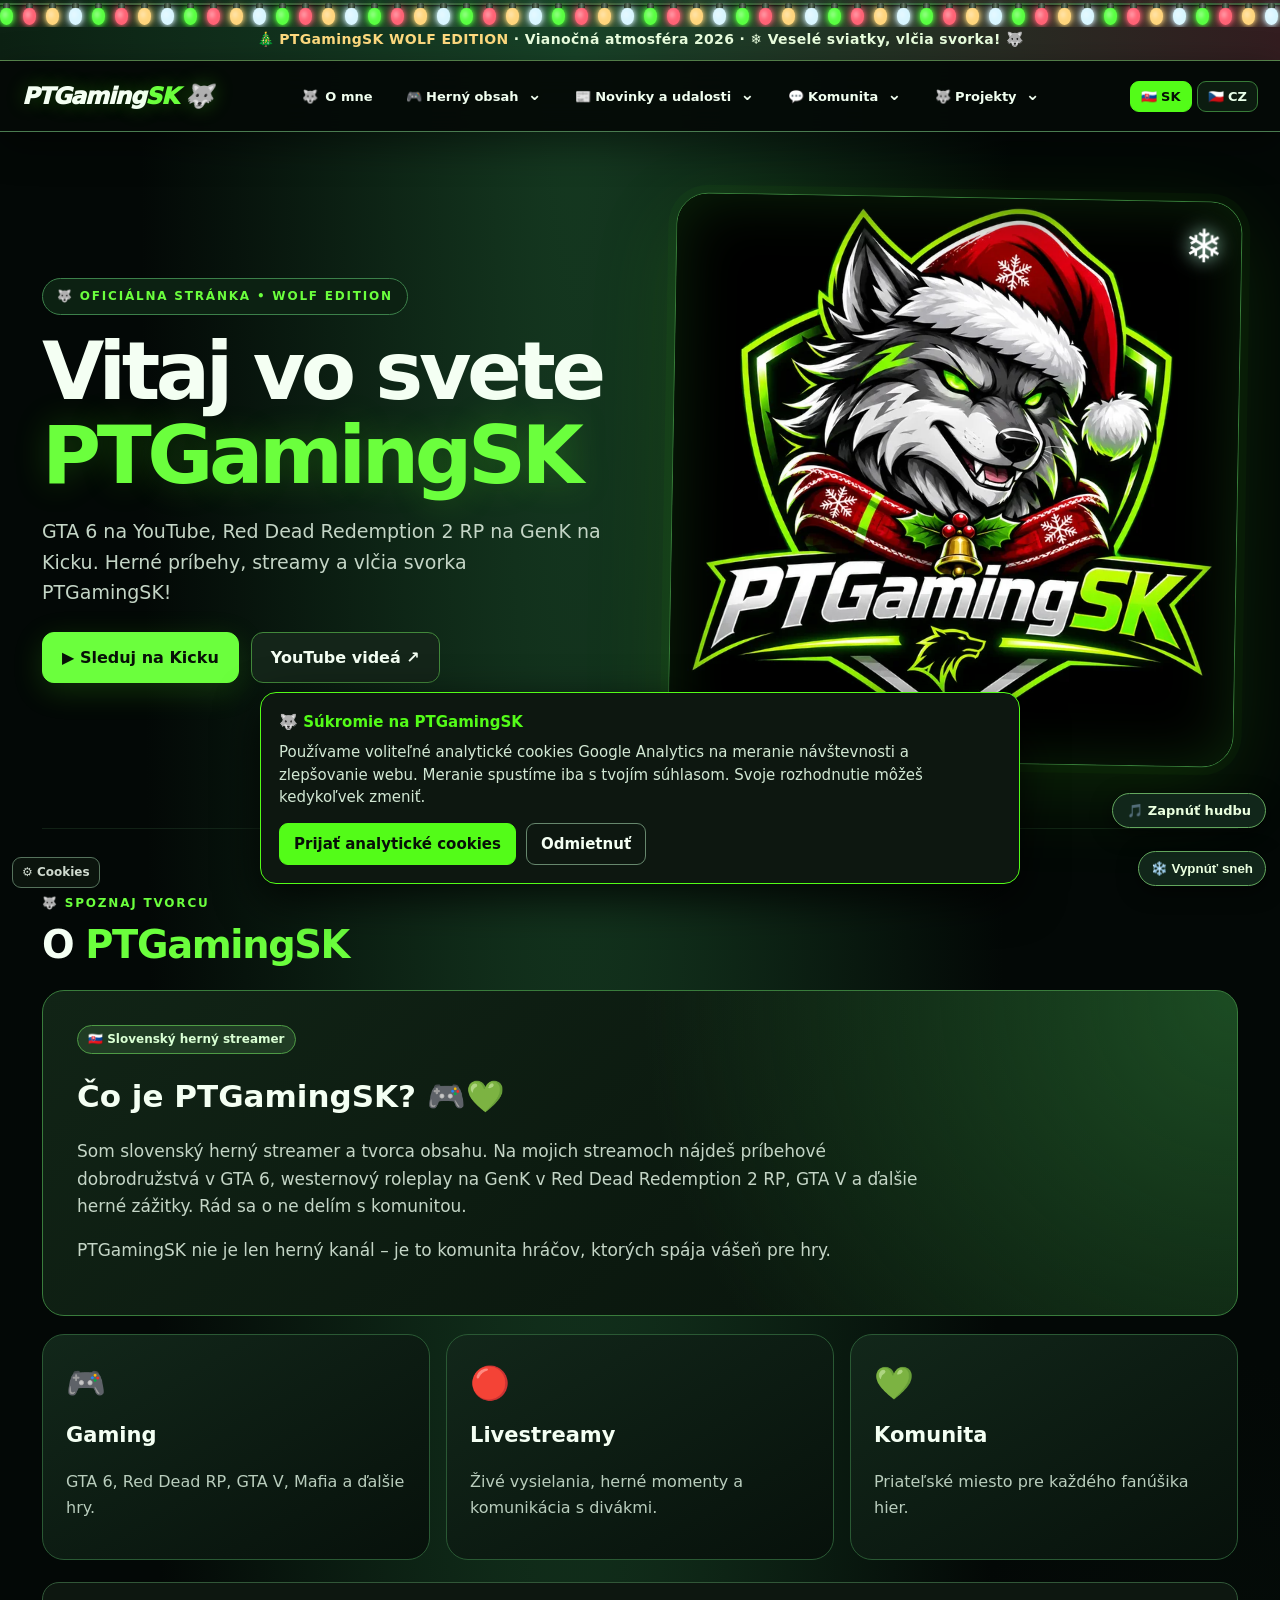
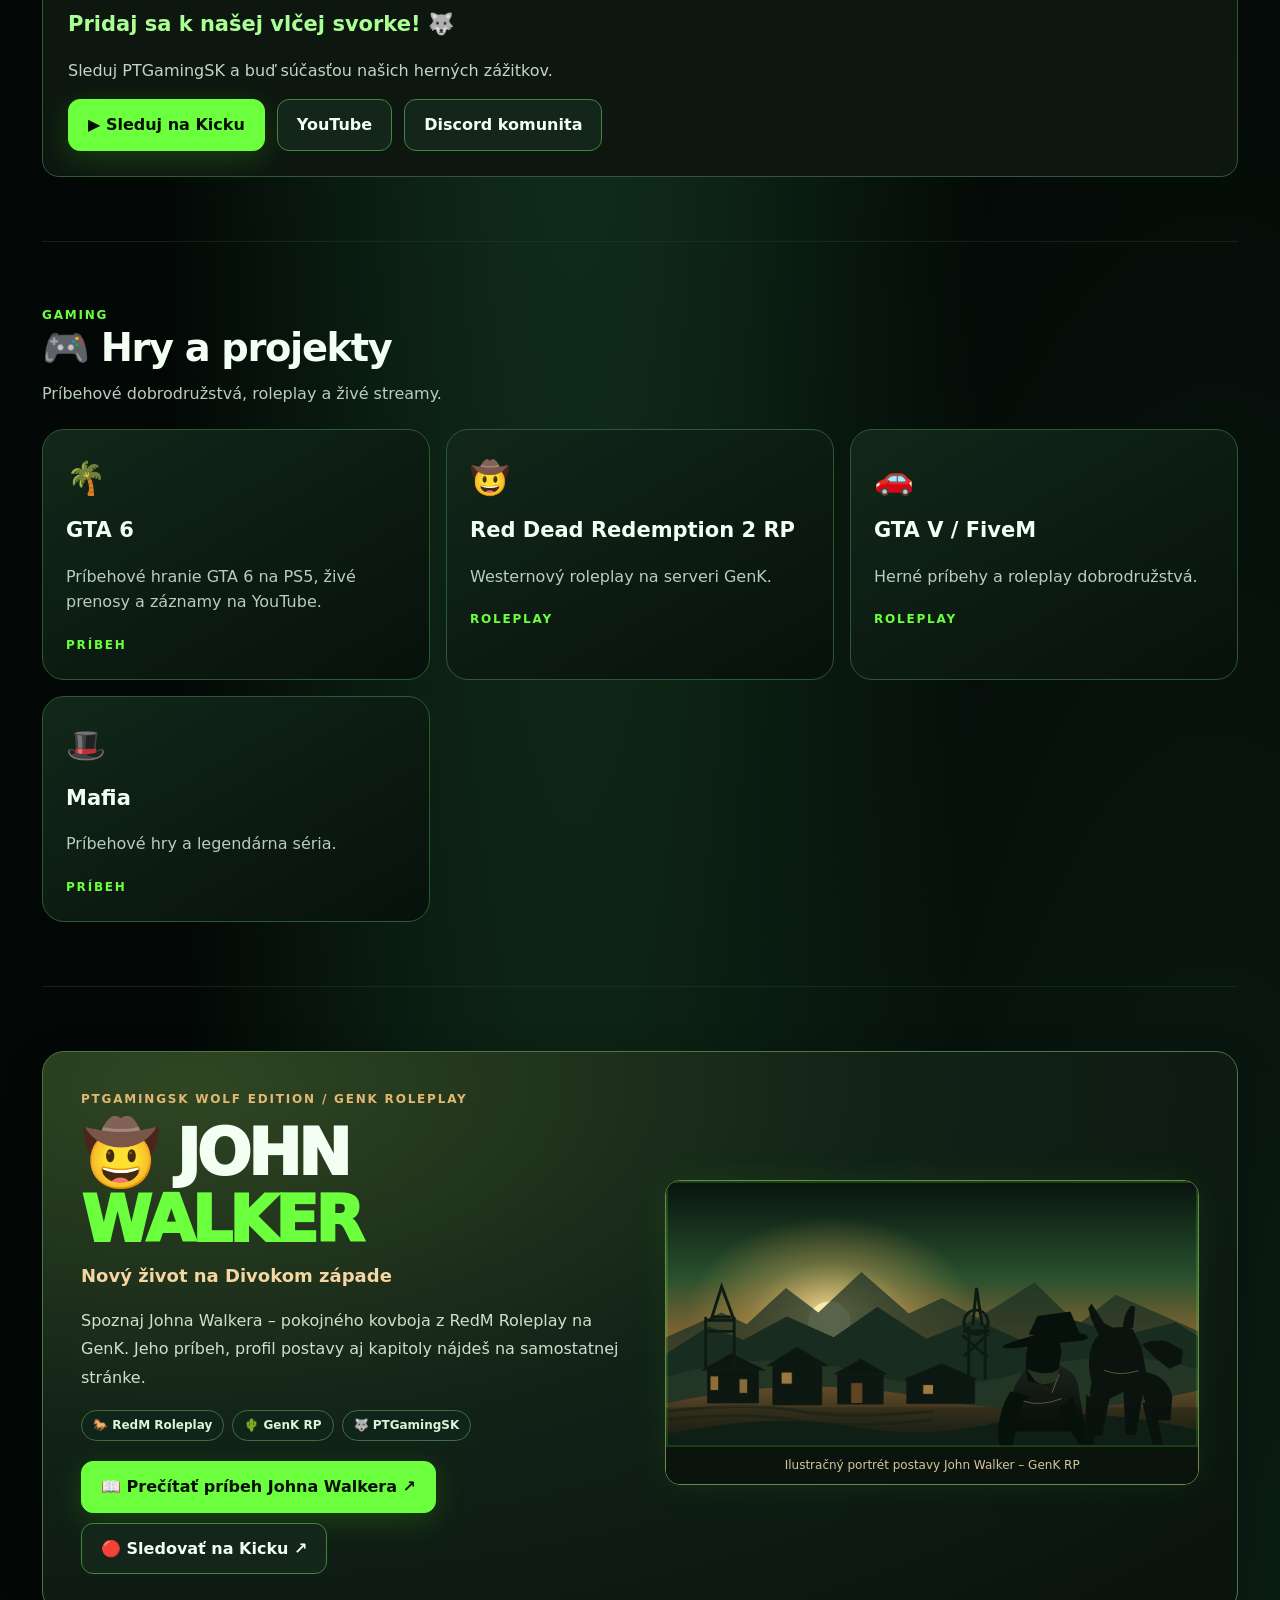
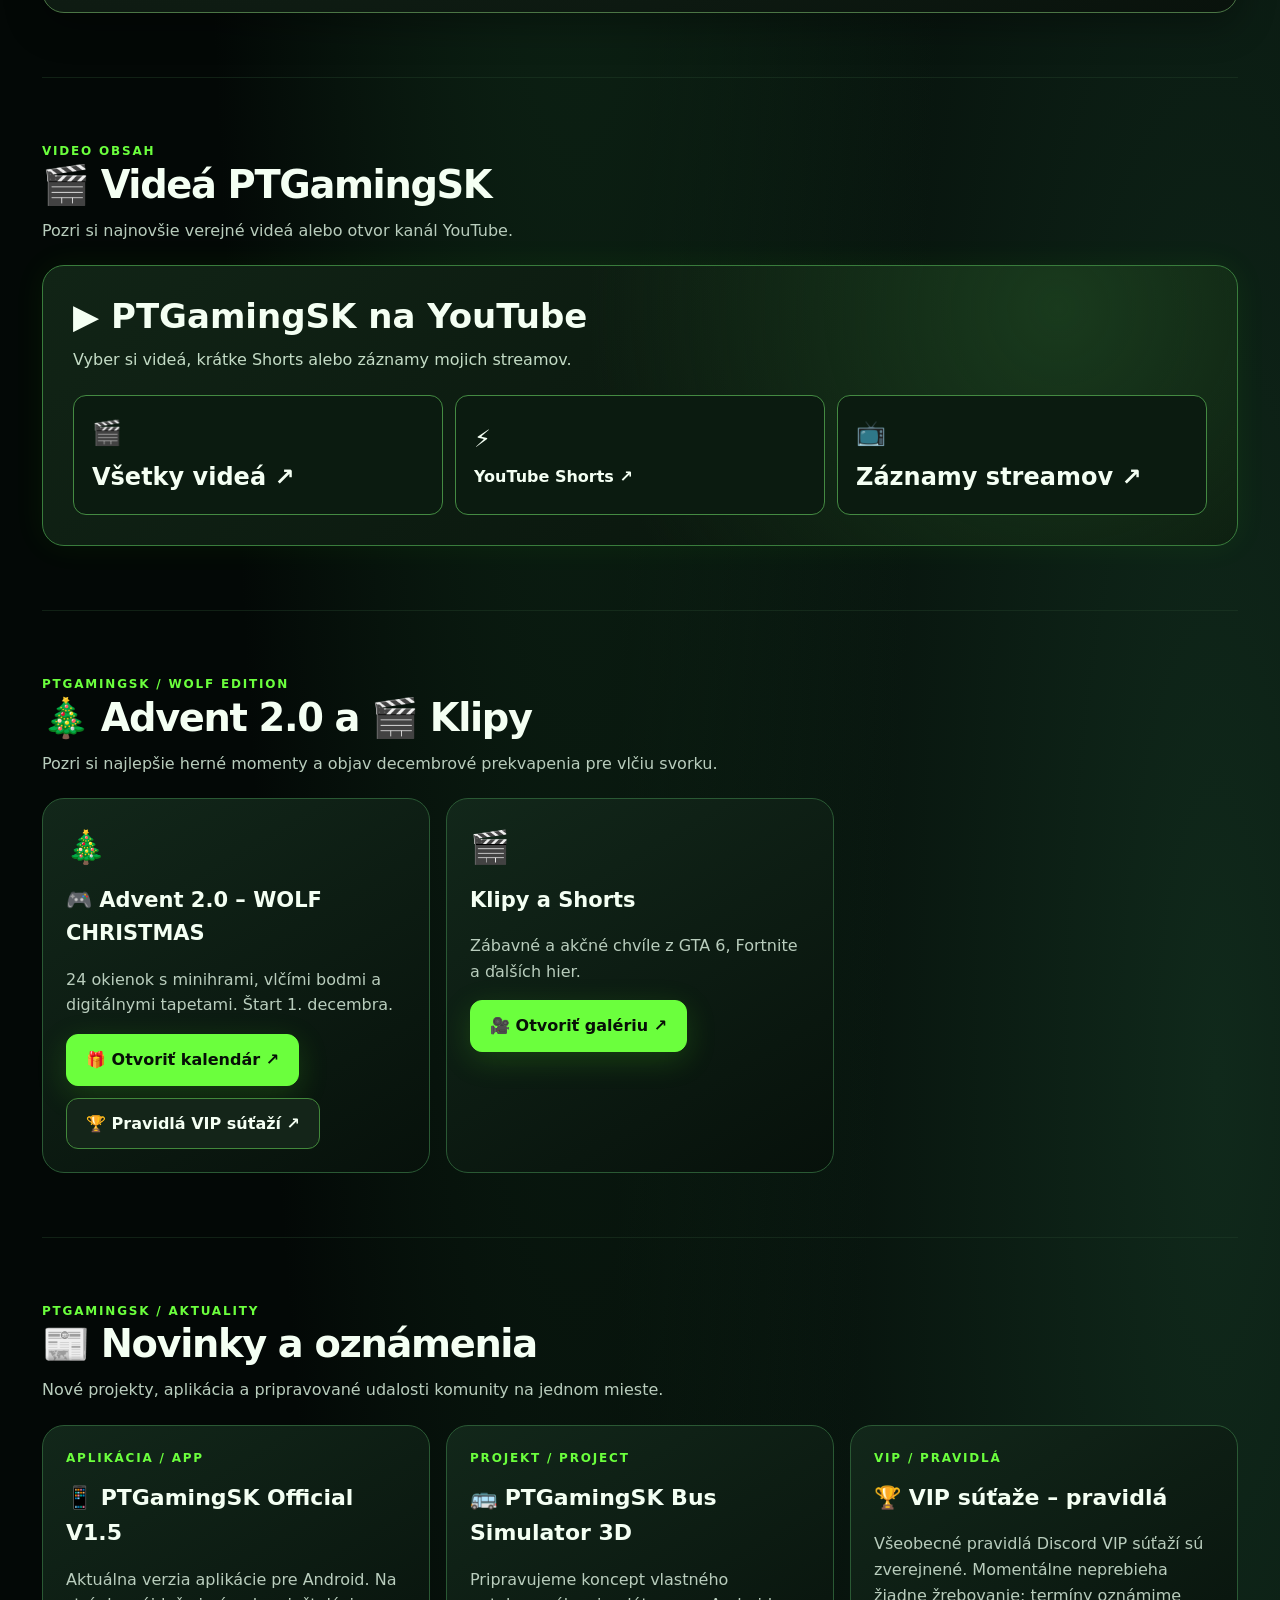
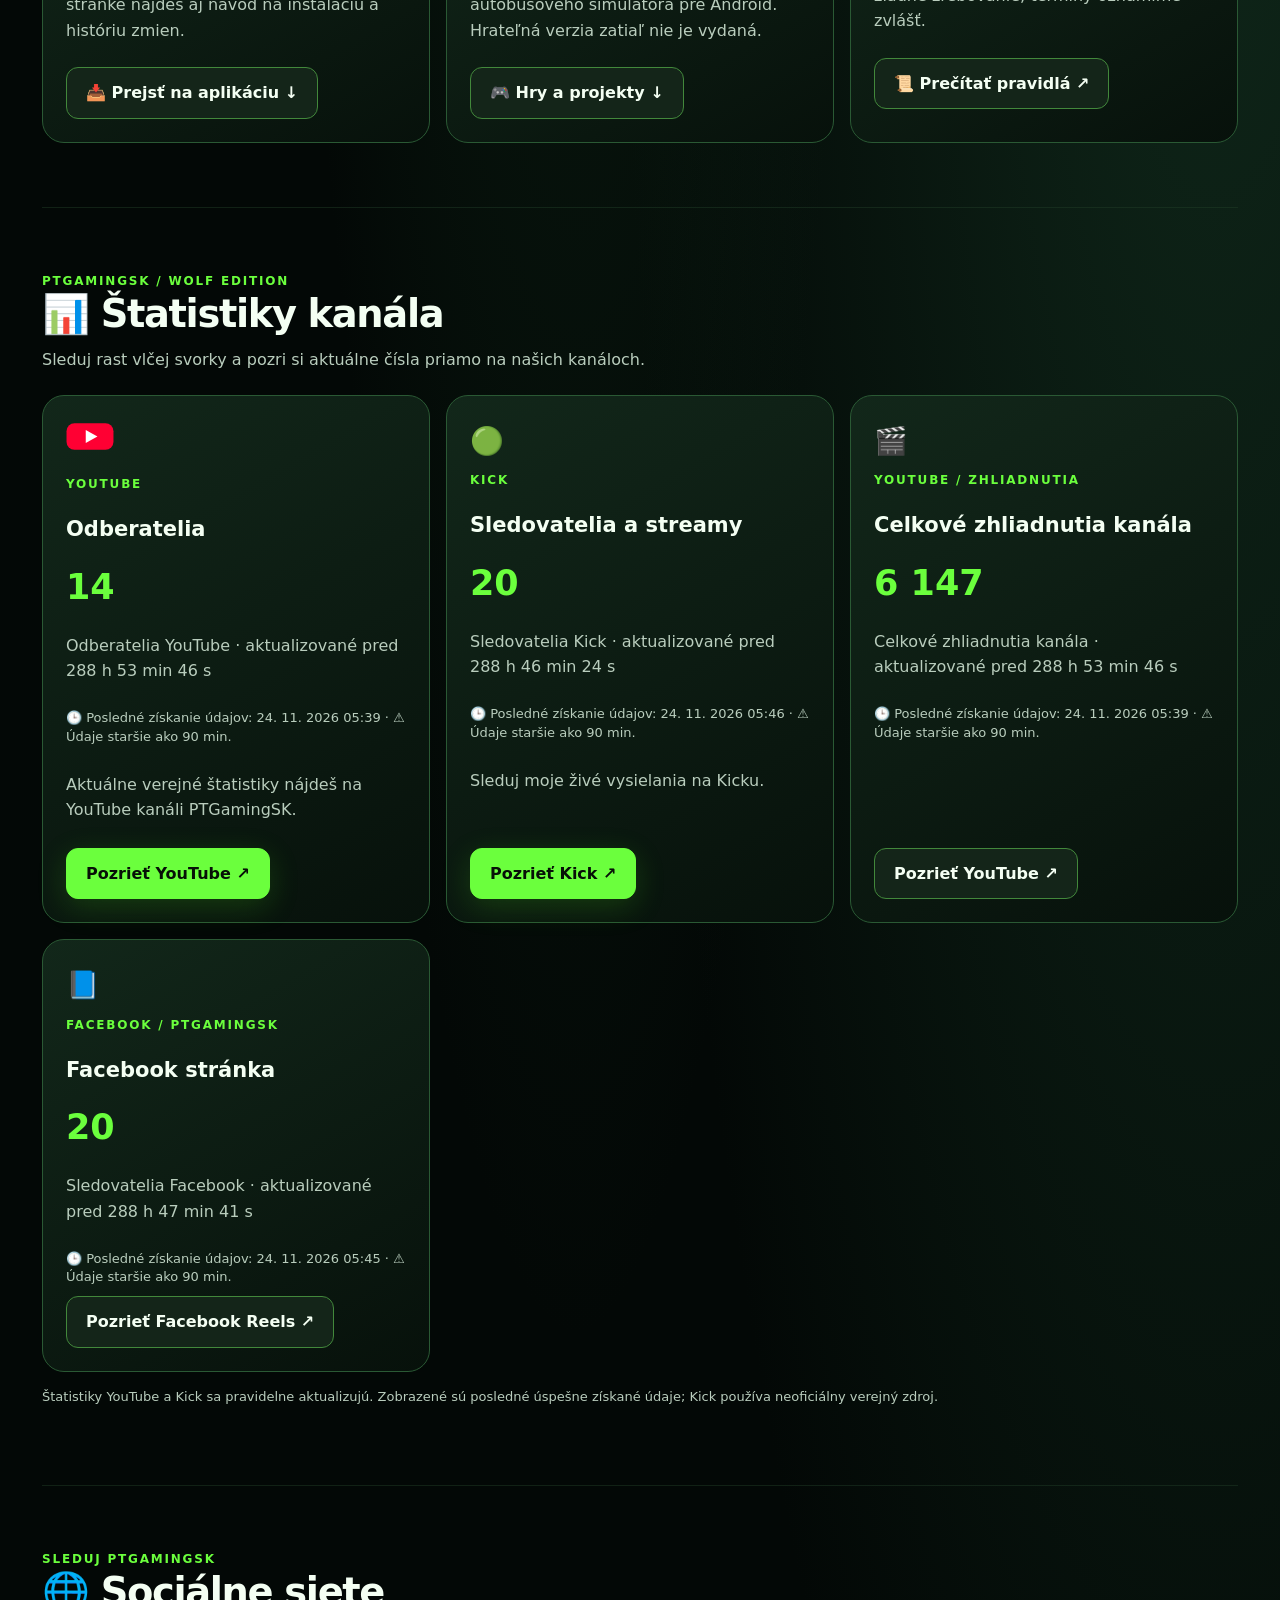
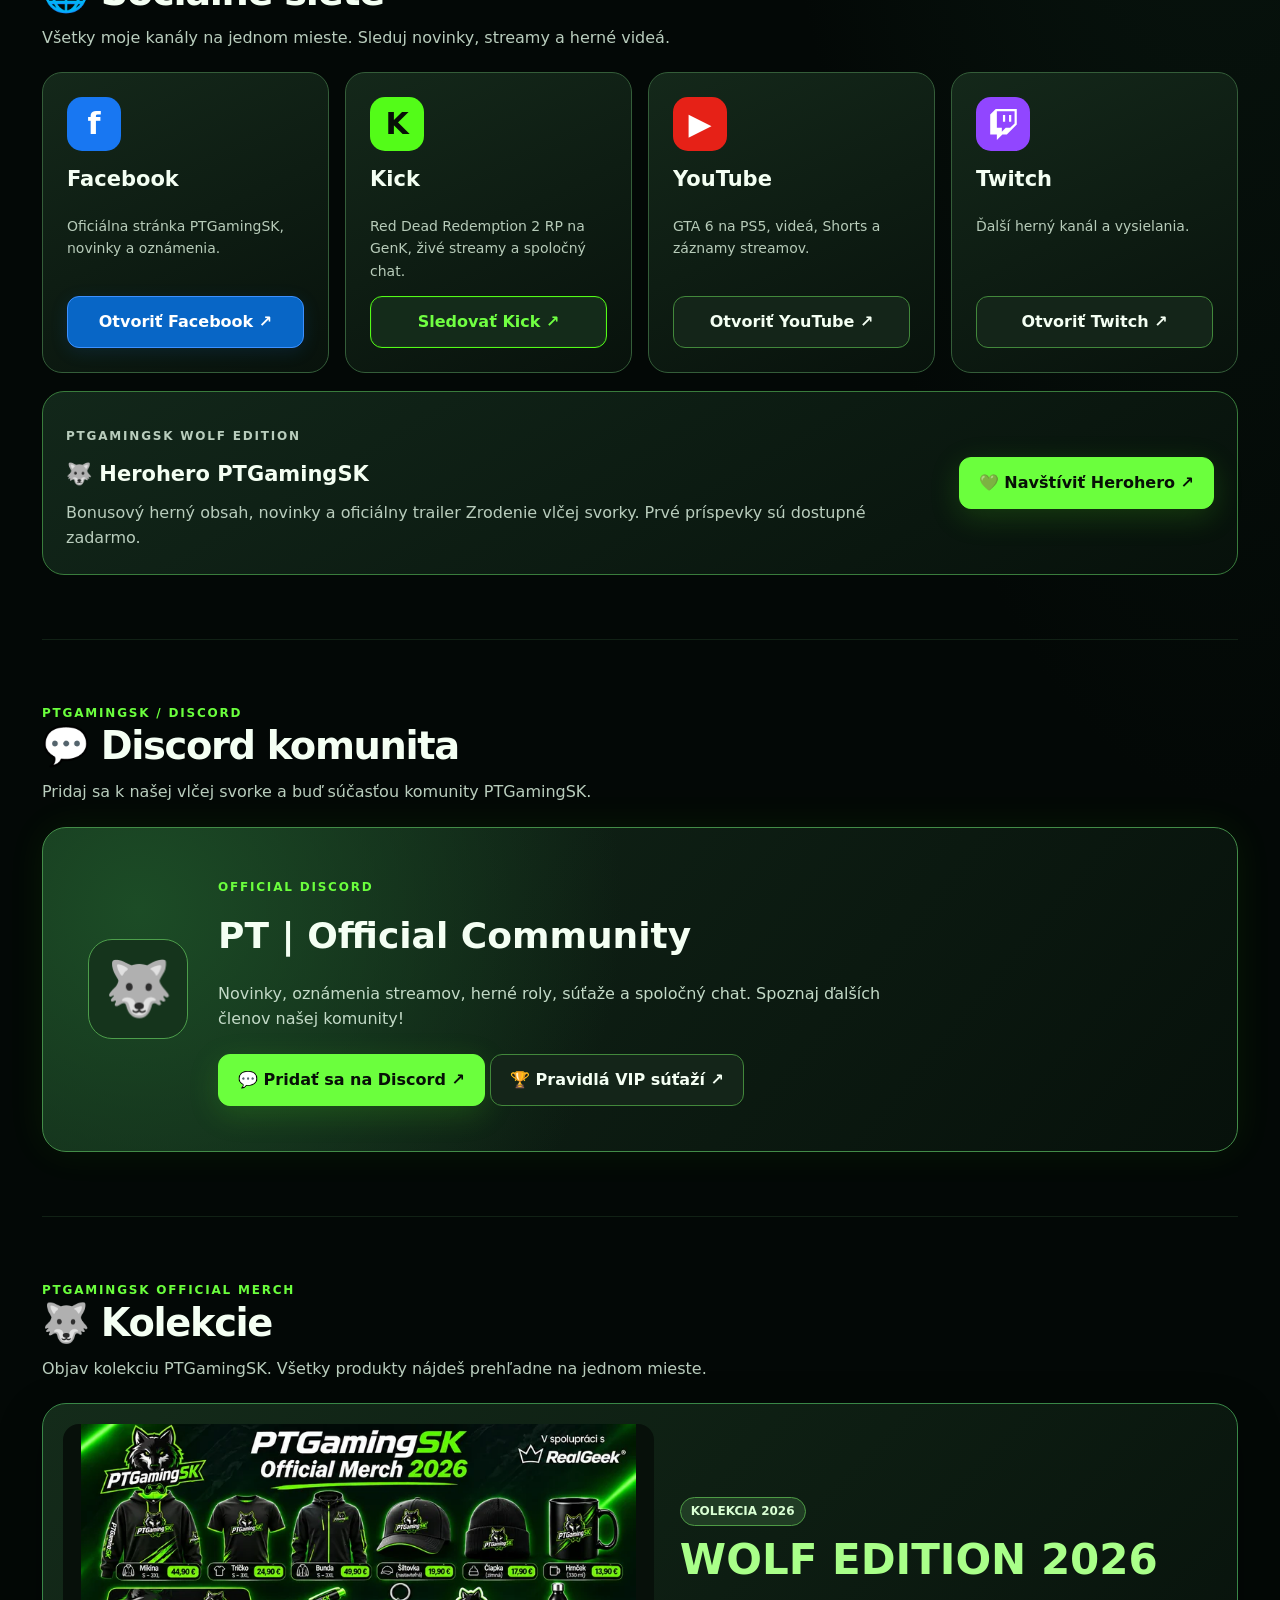
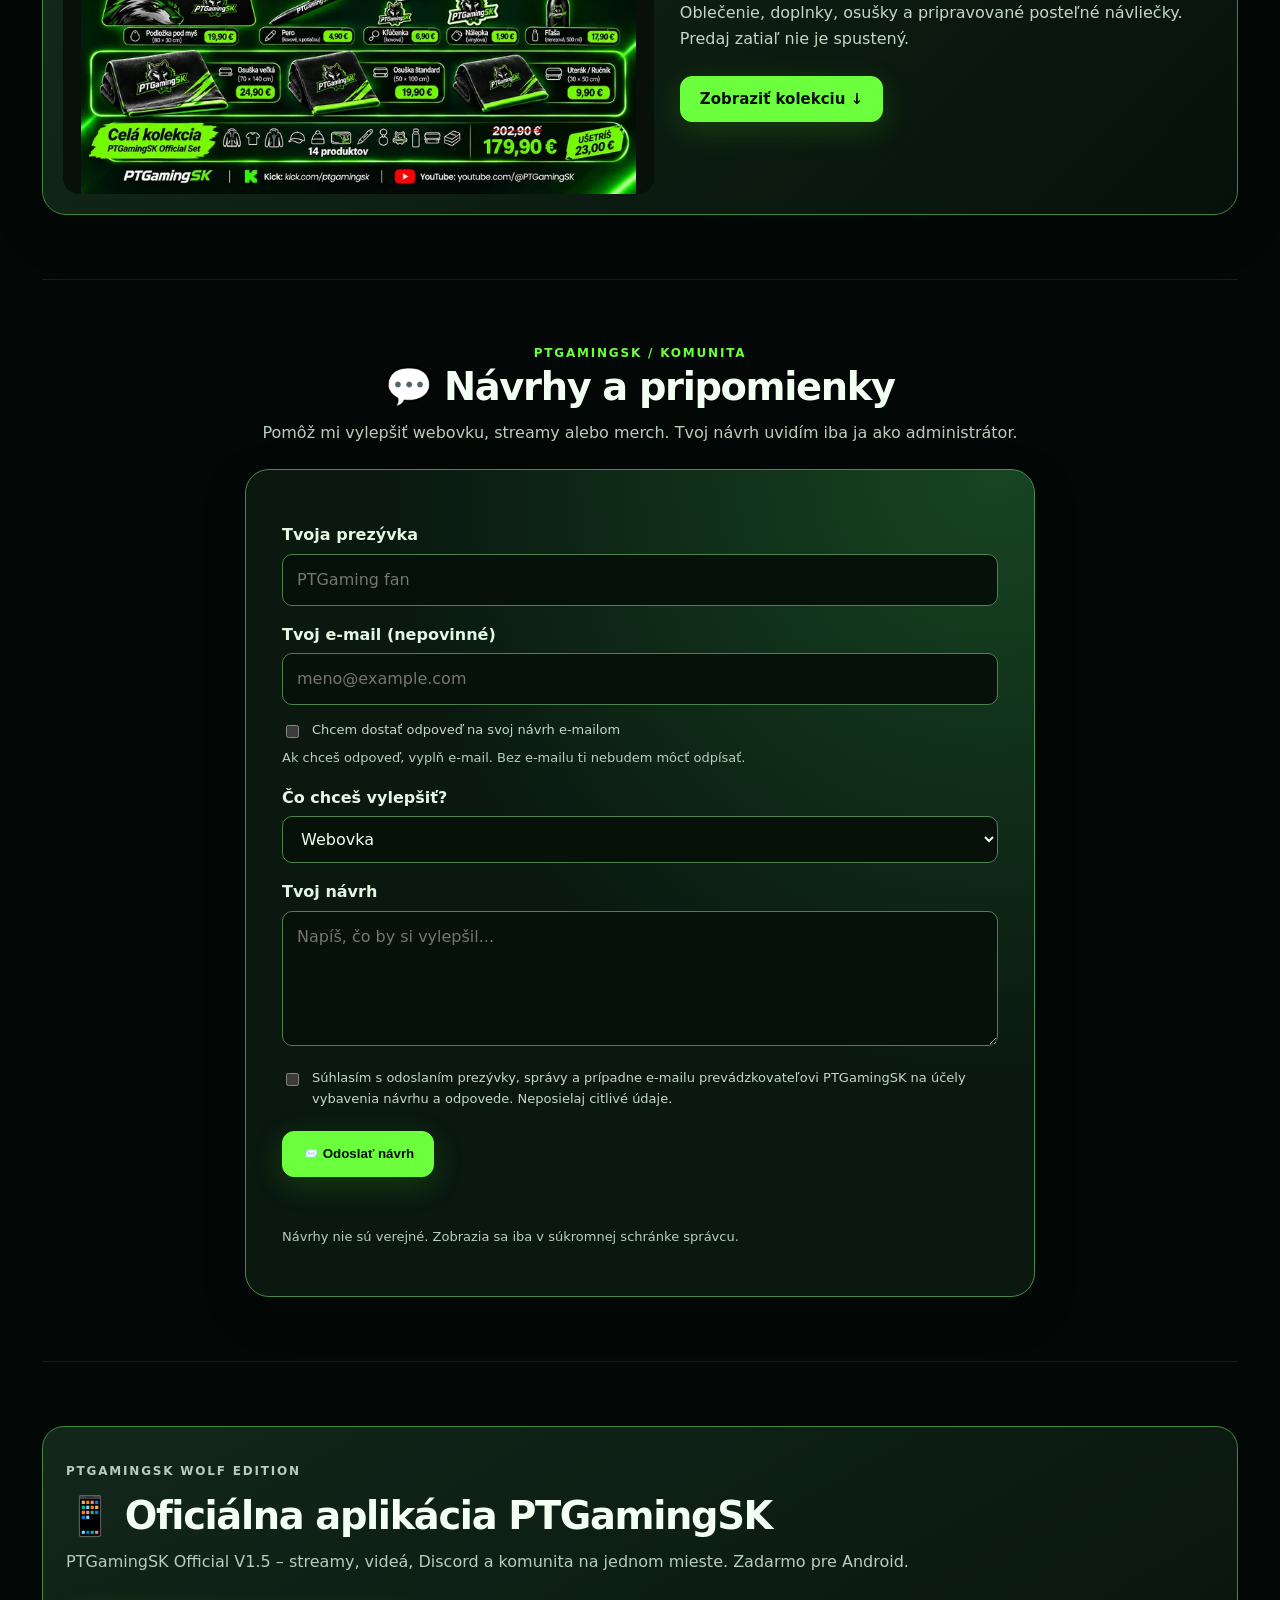
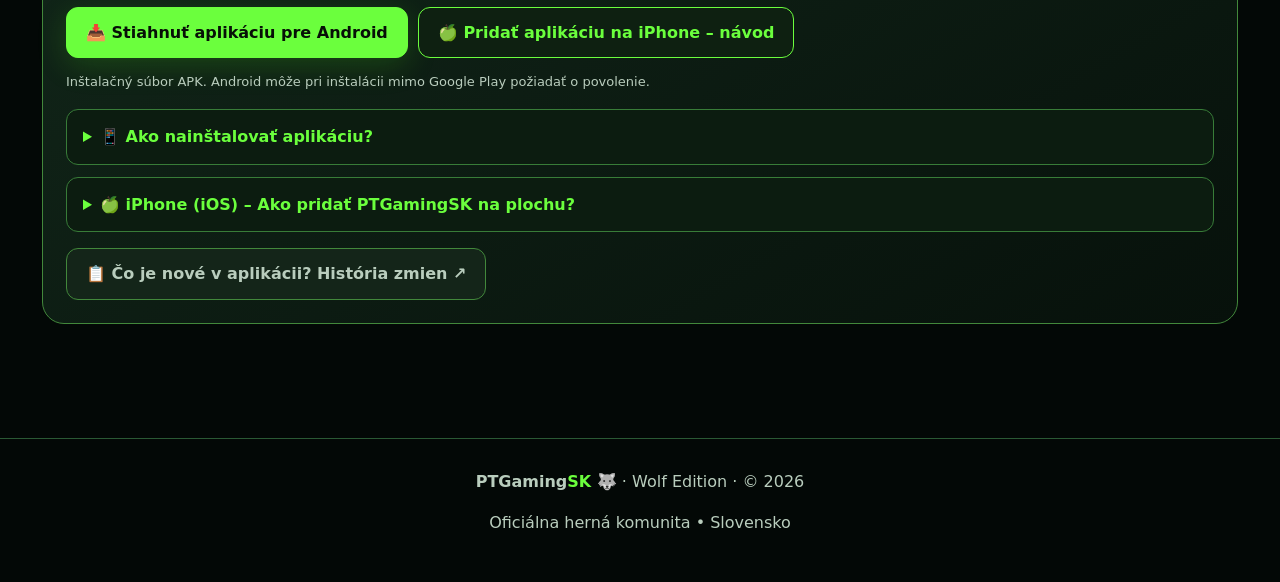
==== commit 06d6f309: "Disable all merchandise cart actions until sales launch and keep catalog browsable" ====
--- a/index.html
+++ b/index.html
@@ -237,7 +237,7 @@
 <div class="links"><a class="btn" href="/pravidla-vip-sutaze.html" data-pt-sk="📜 Prečítať pravidlá ↗" data-pt-cz="📜 Přečíst pravidla ↗">📜 Prečítať pravidlá ↗</a></div></article>
 </div></section><section id="statistiky" aria-labelledby="pt-stats-title"><div class="kicker">PTGamingSK / WOLF EDITION</div><h2 id="pt-stats-title" data-pt-sk="📊 Štatistiky kanála" data-pt-cz="📊 Statistiky kanálu">📊 Štatistiky kanála</h2><p class="sub" data-pt-sk="Sleduj rast vlčej svorky a pozri si aktuálne čísla priamo na našich kanáloch." data-pt-cz="Sleduj růst vlčí smečky a podívej se na aktuální čísla přímo na našich kanálech.">Sleduj rast vlčej svorky a pozri si aktuálne čísla priamo na našich kanáloch.</p><div class="pt-stats-grid"><article class="card pt-stat-card"><div class="pt-stat-icon pt-youtube-logo" aria-label="YouTube"><svg viewBox="0 0 90 64" width="48" height="35" role="img" aria-label="YouTube"><rect x="1" y="7" width="88" height="50" rx="15" fill="#FF0033"/><path d="M37 20 L37 44 L59 32 Z" fill="#fff"/></svg></div><span class="tag">YOUTUBE</span><h3 data-pt-sk="Odberatelia" data-pt-cz="Odběratelé">Odberatelia</h3><div class="pt-stat-value" id="pt-youtube-subs" aria-live="polite">—</div><p id="pt-youtube-subs-label" data-pt-sk="Počet odberateľov – čaká sa na prepojenie" data-pt-cz="Počet odběratelů – čeká se na propojení">Počet odberateľov – čaká sa na prepojenie</p><p data-pt-sk="Aktuálne verejné štatistiky nájdeš na YouTube kanáli PTGamingSK." data-pt-cz="Aktuální veřejné statistiky najdeš na YouTube kanálu PTGamingSK.">Aktuálne verejné štatistiky nájdeš na YouTube kanáli PTGamingSK.</p><a class="btn primary" href="https://www.youtube.com/@PTGamingSK" target="_blank" rel="noopener noreferrer" data-pt-sk="Pozrieť YouTube ↗" data-pt-cz="Zobrazit YouTube ↗">Pozrieť YouTube ↗</a></article><article class="card pt-stat-card"><div class="pt-stat-icon">🟢</div><span class="tag">KICK</span><h3 data-pt-sk="Sledovatelia a streamy" data-pt-cz="Sledující a streamy">Sledovatelia a streamy</h3><div class="pt-stat-value" id="pt-kick-followers" aria-live="polite">—</div><p id="pt-kick-followers-label" data-pt-sk="Počet sledovateľov – čaká sa na prvú aktualizáciu" data-pt-cz="Počet sledujících – čeká se na první aktualizaci">Počet sledovateľov – čaká sa na prvú aktualizáciu</p><p data-pt-sk="Sleduj moje živé vysielania na Kicku." data-pt-cz="Sleduj moje živá vysílání na Kicku.">Sleduj moje živé vysielania na Kicku.</p><a class="btn primary" href="https://kick.com/ptgamingsk" target="_blank" rel="noopener noreferrer" data-pt-sk="Pozrieť Kick ↗" data-pt-cz="Zobrazit Kick ↗">Pozrieť Kick ↗</a></article><article class="card pt-stat-card"><div class="pt-stat-icon">🎬</div><span class="tag" data-pt-sk="YOUTUBE / ZHLIADNUTIA" data-pt-cz="YOUTUBE / ZHLÉDNUTÍ">YOUTUBE / ZHLIADNUTIA</span><h3 data-pt-sk="Celkové zhliadnutia kanála" data-pt-cz="Celková zhlédnutí kanálu">Celkové zhliadnutia kanála</h3><div class="pt-stat-value" id="pt-youtube-views" aria-live="polite">—</div><p id="pt-youtube-views-label" data-pt-sk="Zhliadnutia YouTube · čaká sa na načítanie" data-pt-cz="Zhlédnutí YouTube · čeká se na načtení">Zhliadnutia YouTube · čaká sa na načítanie</p><a class="btn" href="https://www.youtube.com/@PTGamingSK" target="_blank" rel="noopener noreferrer" data-pt-sk="Pozrieť YouTube ↗" data-pt-cz="Zobrazit YouTube ↗">Pozrieť YouTube ↗</a></article><article class="card pt-stat-card"><div class="pt-stat-icon">📘</div><span class="tag">FACEBOOK / PTGAMINGSK</span><h3 data-pt-sk="Facebook stránka" data-pt-cz="Facebook stránka">Facebook stránka</h3><div class="pt-stat-value" id="pt-facebook-followers" aria-live="polite">—</div><p id="pt-facebook-followers-label" data-pt-sk="Sledovatelia Facebook · čaká sa na prepojenie Meta API" data-pt-cz="Sledující Facebook · čeká se na propojení Meta API">Sledovatelia Facebook · čaká sa na prepojenie Meta API</p><a class="btn" href="https://www.facebook.com/PTGamingSK/reels/" target="_blank" rel="noopener noreferrer" data-pt-sk="Pozrieť Facebook Reels ↗" data-pt-cz="Zobrazit Facebook Reels ↗">Pozrieť Facebook Reels ↗</a></article></div><p class="pt-stats-note" data-pt-sk="Štatistiky YouTube a Kick sa pravidelne aktualizujú. Zobrazené sú posledné úspešne získané údaje; Kick používa neoficiálny verejný zdroj." data-pt-cz="Statistiky YouTube a Kick se pravidelně aktualizují. Zobrazují se poslední úspěšně získané údaje; Kick používá neoficiální veřejný zdroj.">Štatistiky YouTube a Kick sa pravidelne aktualizujú. Zobrazené sú posledné úspešne získané údaje; Kick používa neoficiálny verejný zdroj.</p></section><section class="pt-social-section" id="socialne-siete"><div class="kicker">Sleduj PTGamingSK</div><h2 data-pt-cz="🌐 Sociální sítě" data-pt-sk="🌐 Sociálne siete">🌐 Sociálne siete</h2><p class="sub" data-pt-cz="Všechny moje kanály na jednom místě. Sleduj novinky, streamy a herní videa." data-pt-sk="Všetky moje kanály na jednom mieste. Sleduj novinky, streamy a herné videá.">Všetky moje kanály na jednom mieste. Sleduj novinky, streamy a herné videá.</p><div class="pt-social-grid"><article class="pt-social-card facebook"><div class="pt-social-icon">f</div><h3>Facebook</h3><p data-pt-cz="Oficiální stránka PTGamingSK, novinky a oznámení." data-pt-sk="Oficiálna stránka PTGamingSK, novinky a oznámenia.">Oficiálna stránka PTGamingSK, novinky a oznámenia.</p><a class="btn social-facebook-btn" data-pt-cz="Otevřít Facebook ↗" data-pt-sk="Otvoriť Facebook ↗" href="https://www.facebook.com/PTGamingSK/" rel="noopener noreferrer" target="_blank">Otvoriť Facebook ↗</a></article><article class="pt-social-card kick"><div class="pt-social-icon">K</div><h3>Kick</h3><p data-pt-cz="Red Dead Redemption 2 RP na GenK, živé streamy a společný chat." data-pt-sk="Red Dead Redemption 2 RP na GenK, živé streamy a spoločný chat.">Red Dead Redemption 2 RP na GenK, živé streamy a spoločný chat.</p><a class="btn social-kick-btn" data-pt-cz="Sledovat Kick ↗" data-pt-sk="Sledovať Kick ↗" href="https://kick.com/ptgamingsk" rel="noopener noreferrer" target="_blank">Sledovať Kick ↗</a></article><article class="pt-social-card youtube"><div class="pt-social-icon">▶</div><h3>YouTube</h3><p data-pt-cz="GTA 6 na PS5, videa, Shorts a záznamy streamů." data-pt-sk="GTA 6 na PS5, videá, Shorts a záznamy streamov.">GTA 6 na PS5, videá, Shorts a záznamy streamov.</p><a class="btn" data-pt-cz="Otevřít YouTube ↗" data-pt-sk="Otvoriť YouTube ↗" href="https://www.youtube.com/@PTGamingSK" rel="noopener noreferrer" target="_blank">Otvoriť YouTube ↗</a></article><article class="pt-social-card twitch"><div class="pt-social-icon" aria-hidden="true"><svg xmlns="http://www.w3.org/2000/svg" width="31" height="31" viewBox="0 0 24 24" fill="currentColor" focusable="false"><path d="M11.571 4.714h1.715v5.143H11.57zm4.715 0H18v5.143h-1.714zM6 0L1.714 4.286v15.428h5.143V24l4.286-4.286h3.428L22.286 12V0zm14.571 11.143l-3.428 3.428h-3.429l-3 3v-3H6.857V1.714h13.714Z"/></svg></div><h3>Twitch</h3><p data-pt-cz="Další herní kanál a vysílání." data-pt-sk="Ďalší herný kanál a vysielania.">Ďalší herný kanál a vysielania.</p><a class="btn" data-pt-cz="Otevřít Twitch ↗" data-pt-sk="Otvoriť Twitch ↗" href="https://www.twitch.tv/pavoltichygaming" rel="noopener noreferrer" target="_blank">Otvoriť Twitch ↗</a></article></div><div class="card" id="pt-herohero" style="margin-top:18px;border-color:#397c3c;display:flex;align-items:center;justify-content:space-between;gap:18px;flex-wrap:wrap">
 <div style="flex:1 1 240px"><p class="kicker">PTGamingSK WOLF EDITION</p><h3 style="margin:4px 0 8px">🐺 Herohero PTGamingSK</h3><p style="margin:0;color:var(--muted)" data-pt-sk="Bonusový herný obsah, novinky a oficiálny trailer Zrodenie vlčej svorky. Prvé príspevky sú dostupné zadarmo." data-pt-cz="Bonusový herní obsah, novinky a oficiální trailer Zrození vlčí smečky. První příspěvky jsou dostupné zdarma.">Bonusový herný obsah, novinky a oficiálny trailer Zrodenie vlčej svorky. Prvé príspevky sú dostupné zadarmo.</p></div>
-<a class="btn primary" href="https://herohero.co/ptgamingsk" target="_blank" rel="noopener noreferrer" style="flex:0 1 auto" data-pt-sk="💚 Navštíviť Herohero ↗" data-pt-cz="💚 Navštívit Herohero ↗">💚 Navštíviť Herohero ↗</a></div></section><section id="discord"><div class="kicker">PTGamingSK / Discord</div><h2>💬 Discord komunita</h2><p class="sub" data-pt-cz="Přidej se k naší vlčí smečce a buď součástí komunity PTGamingSK." data-pt-sk="Pridaj sa k našej vlčej svorke a buď súčasťou komunity PTGamingSK.">Pridaj sa k našej vlčej svorke a buď súčasťou komunity PTGamingSK.</p><div class="pt-discord-panel"><div aria-hidden="true" class="pt-discord-mark">🐺</div><div class="pt-discord-body"><span class="tag">OFFICIAL DISCORD</span><h3>PT | Official Community</h3><p data-pt-cz="Novinky, oznámení streamů, herní role, soutěže a společný chat. Poznej další členy naší komunity!" data-pt-sk="Novinky, oznámenia streamov, herné roly, súťaže a spoločný chat. Spoznaj ďalších členov našej komunity!">Novinky, oznámenia streamov, herné roly, súťaže a spoločný chat. Spoznaj ďalších členov našej komunity!</p><a class="btn primary" data-pt-cz="💬 Přidat se na Discord ↗" data-pt-sk="💬 Pridať sa na Discord ↗" href="https://discord.gg/RSHP5XMgYN" rel="noopener noreferrer" target="_blank">💬 Pridať sa na Discord ↗</a> <a class="btn" href="/pravidla-vip-sutaze.html" data-pt-sk="🏆 Pravidlá VIP súťaží ↗" data-pt-cz="🏆 Pravidla VIP soutěží ↗">🏆 Pravidlá VIP súťaží ↗</a></div></div></section><section class="pt-collections" id="kolekcie"><div class="kicker">PTGamingSK OFFICIAL MERCH</div><h2 data-pt-cz="🐺 Kolekce" data-pt-sk="🐺 Kolekcie">🐺 Kolekcie</h2><p class="sub" data-pt-cz="Objev kolekci PTGamingSK. Všechny produkty najdeš přehledně na jednom místě." data-pt-sk="Objav kolekciu PTGamingSK. Všetky produkty nájdeš prehľadne na jednom mieste.">Objav kolekciu PTGamingSK. Všetky produkty nájdeš prehľadne na jednom mieste.</p><article class="pt-collection-card"><div class="pt-collection-photo"><img alt="Návrh kolekcie WOLF EDITION 2026" decoding="async" height="1024" loading="lazy" sizes="(max-width: 820px) calc(100vw - 76px), 600px" width="1535" src="assets/merch-2026.webp" srcset="assets/merch-2026-480.webp 480w, assets/merch-2026-768.webp 768w, assets/merch-2026.webp 1535w"/></div><div class="pt-collection-content"><span class="pill" data-pt-cz="KOLEKCE 2026" data-pt-sk="KOLEKCIA 2026">KOLEKCIA 2026</span><h3>WOLF EDITION 2026</h3><p data-pt-cz="Oblečení, doplňky, osušky a připravované povlečení. Prodej zatím nebyl spuštěn." data-pt-sk="Oblečenie, doplnky, osušky a pripravované posteľné návliečky. Predaj zatiaľ nie je spustený.">Oblečenie, doplnky, osušky a pripravované posteľné návliečky. Predaj zatiaľ nie je spustený.</p><button aria-controls="merch" aria-expanded="false" class="btn primary" data-pt-cz="Zobrazit kolekci ↓" data-pt-sk="Zobraziť kolekciu ↓" id="pt-collection-open" type="button">Zobraziť kolekciu ↓</button></div></article></section><section class="pt-collection-products" hidden="" id="merch"><div class="kicker">PTGamingSK Official Merch 2026</div><h2><span data-i18n="t30">🐺 Wolf Edition – celá kolekcia</span></h2><p class="sub"><span data-i18n="t31">Čierna, neónová zelená a náš vlk. Pozri si oblečenie, doplnky, osušky, uterák aj pripravované posteľné návliečky.</span></p><div class="merch-hero"><img alt="Vizuálny návrh kolekcie PTGamingSK Official Merch 2026 vrátane osušiek a uteráka" decoding="async" height="1024" loading="lazy" sizes="(max-width: 820px) calc(100vw - 76px), 600px" width="1535" src="assets/merch-2026.webp" srcset="assets/merch-2026-480.webp 480w, assets/merch-2026-768.webp 768w, assets/merch-2026.webp 1535w"/><div><span class="pill"><span data-i18n="t32">KONCEPT KOLEKCIE 2026</span></span><h3>PTGamingSK Official Merch 2026</h3><p><span data-i18n="t33">14 produktov s motívom PTGamingSK vrátane bundy a pripravované posteľné návliečky. Celá kolekcia má plánovanú zvýhodnenú cenu 179,90 € / 4 429 Kč. Predaj zatiaľ nie je spustený.</span></p><p><span data-i18n="t34">Objednávky ani platby na tejto stránke zatiaľ nie sú dostupné. Spolupráca a výroba produktov nie sú potvrdené.</span></p><a class="btn primary" href="#produkty"><span data-i18n="t35">Pozrieť produkty ↓</span></a></div></div><div class="merch-head" id="produkty"><h3><span data-i18n="t36">Produkty kolekcie</span></h3><p class="sub">Ceny v EUR a CZK · Predaj zatiaľ nie je spustený</p></div><div class="shop-actions"><button aria-controls="cart-panel" aria-expanded="false" id="cart-open" type="button">🛒 Košík (<span id="cart-count">0</span>)</button><button id="favorites-open" type="button">♡ Moje obľúbené (<span id="favorites-count">0</span>)</button></div><div class="cart-panel" hidden="" id="cart-panel"><div class="cart-heading"><h3>🛒 Môj košík</h3><span class="cart-badge" id="cart-badge">0 produktov</span></div><div id="cart-items"></div><div class="cart-totals"><span>Spolu: <span id="cart-eur">0,00 €</span></span><span id="cart-czk">0 Kč</span></div><p class="cart-note">Košík je zatiaľ nezáväzný. Objednávky a platby nie sú spustené.</p><div class="cart-bottom-actions"><button class="cart-continue" id="cart-continue" type="button">← Pokračovať vo výbere</button><button class="cart-action" id="cart-clear" type="button">Vyprázdniť košík</button></div></div><p aria-live="polite" class="shop-toast" id="shop-toast"></p><div class="shop-toolbar"><label for="product-search">Hľadať produkt / Hledat produkt</label><input autocomplete="off" id="product-search" placeholder="Napr. mikina, osuška..." type="search"/><label for="product-filter">Kategória / Kategorie</label><select id="product-filter"><option value="all">Všetky produkty / Všechny produkty</option><option value="clothes">Oblečenie / Oblečení</option><option value="accessories">Doplnky / Doplňky</option><option value="towels">Osušky a uteráky / Ručníky</option><option value="bedding">Posteľné návliečky / Povlečení</option></select><button aria-pressed="false" id="favorites-only" type="button">♡ Len obľúbené / Jen oblíbené</button><span aria-live="polite" id="product-count"></span></div><div class="grid"><article class="card product-card" data-category="clothes" data-image-index="1" data-name="mikina"><div class="product-gallery" data-product="Mikina"><button aria-label="Zväčšiť galériu: Mikina" class="gallery-stage" type="button"><div class="gallery-illustration"><span class="gallery-symbol">🧥</span><span class="gallery-mark">PTGamingSK · WOLF EDITION</span></div></button><div class="gallery-controls"><button aria-label="Mikina: Návrh" aria-pressed="true" class="gallery-thumb selected" data-slide="0" type="button">Produkt</button><button aria-label="Mikina: Kolekcia" aria-pressed="false" class="gallery-thumb" data-slide="1" type="button">Kolekcia</button></div></div><h3>Mikina</h3><label class="size-label"><span class="size-label-text">Vyber veľkosť</span><select aria-label="Veľkosť – Mikina" class="size-picker"><option value="">Vyber veľkosť</option><option>XS</option><option>S</option><option>M</option><option>L</option><option>XL</option><option>XXL</option><option>3XL</option><option>4XL</option><option>5XL</option></select></label><div class="price">44,90 € <span class="czk-price">1 100 Kč</span></div><span class="tag">Cena</span><div class="product-tools"><button aria-label="Pridať medzi obľúbené: Mikina" aria-pressed="false" class="favorite-toggle" type="button">♡ Obľúbené</button><button class="detail-toggle" type="button">ⓘ Detail produktu</button></div><button class="cart-action add-cart" type="button">🛒 Pridať do košíka</button></article><article class="card product-card" data-category="clothes" data-image-index="2" data-name="tričko"><div class="product-gallery" data-product="Tričko"><button aria-label="Zväčšiť galériu: Tričko" class="gallery-stage" type="button"><div class="gallery-illustration"><span class="gallery-symbol">👕</span><span class="gallery-mark">PTGamingSK · WOLF EDITION</span></div></button><div class="gallery-controls"><button aria-label="Tričko: Návrh" aria-pressed="true" class="gallery-thumb selected" data-slide="0" type="button">Produkt</button><button aria-label="Tričko: Kolekcia" aria-pressed="false" class="gallery-thumb" data-slide="1" type="button">Kolekcia</button></div></div><h3>Tričko</h3><label class="size-label"><span class="size-label-text">Vyber veľkosť</span><select aria-label="Veľkosť – Tričko" class="size-picker"><option value="">Vyber veľkosť</option><option>XS</option><option>S</option><option>M</option><option>L</option><option>XL</option><option>XXL</option><option>3XL</option><option>4XL</option><option>5XL</option></select></label><div class="price">24,90 € <span class="czk-price">610 Kč</span></div><span class="tag">Cena</span><div class="product-tools"><button aria-label="Pridať medzi obľúbené: Tričko" aria-pressed="false" class="favorite-toggle" type="button">♡ Obľúbené</button><button class="detail-toggle" type="button">ⓘ Detail produktu</button></div><button class="cart-action add-cart" type="button">🛒 Pridať do košíka</button></article><article class="card product-card" data-category="clothes" data-image-index="14" data-name="bunda"><div class="product-gallery" data-product="Bunda"><button aria-label="Zväčšiť galériu: Bunda" class="gallery-stage" type="button"><div class="gallery-illustration"><span class="gallery-symbol">🧥</span><span class="gallery-mark">PTGamingSK · WOLF EDITION</span></div></button><div class="gallery-controls"><button aria-label="Bunda: Návrh" aria-pressed="true" class="gallery-thumb selected" data-slide="0" type="button">Produkt</button><button aria-label="Bunda: Kolekcia" aria-pressed="false" class="gallery-thumb" data-slide="1" type="button">Kolekcia</button></div></div><h3><span data-i18n="t53">Bunda</span></h3><label class="size-label"><span class="size-label-text">Vyber veľkosť</span><select aria-label="Veľkosť – Bunda" class="size-picker"><option value="">Vyber veľkosť</option><option>XS</option><option>S</option><option>M</option><option>L</option><option>XL</option><option>XXL</option><option>3XL</option><option>4XL</option><option>5XL</option></select></label><div class="price">49,90 € <span class="czk-price">1 229 Kč</span></div><span class="tag">Cena</span><div class="product-tools"><button aria-label="Pridať medzi obľúbené: Bunda" aria-pressed="false" class="favorite-toggle" type="button">♡ Obľúbené</button><button class="detail-toggle" type="button">ⓘ Detail produktu</button></div><button class="cart-action add-cart" type="button">🛒 Pridať do košíka</button></article><article class="card product-card" data-category="accessories" data-image-index="3" data-name="šiltovka"><div class="product-gallery" data-product="Šiltovka"><button aria-label="Zväčšiť galériu: Šiltovka" class="gallery-stage" type="button"><div class="gallery-illustration"><span class="gallery-symbol">🧢</span><span class="gallery-mark">PTGamingSK · WOLF EDITION</span></div></button><div class="gallery-controls"><button aria-label="Šiltovka: Návrh" aria-pressed="true" class="gallery-thumb selected" data-slide="0" type="button">Produkt</button><button aria-label="Šiltovka: Kolekcia" aria-pressed="false" class="gallery-thumb" data-slide="1" type="button">Kolekcia</button></div></div><h3><span data-i18n="t37">Šiltovka</span></h3><p><span data-i18n="t38">Nastaviteľná</span></p><div class="price">19,90 € <span class="czk-price">490 Kč</span></div><span class="tag">Cena</span><div class="product-tools"><button aria-label="Pridať medzi obľúbené: Šiltovka" aria-pressed="false" class="favorite-toggle" type="button">♡ Obľúbené</button><button class="detail-toggle" type="button">ⓘ Detail produktu</button></div><button class="cart-action add-cart" type="button">🛒 Pridať do košíka</button></article><article class="card product-card" data-category="accessories" data-image-index="4" data-name="zimná čiapka"><div class="product-gallery" data-product="Zimná čiapka"><button aria-label="Zväčšiť galériu: Zimná čiapka" class="gallery-stage" type="button"><div class="gallery-illustration"><span class="gallery-symbol">🧶</span><span class="gallery-mark">PTGamingSK · WOLF EDITION</span></div></button><div class="gallery-controls"><button aria-label="Zimná čiapka: Návrh" aria-pressed="true" class="gallery-thumb selected" data-slide="0" type="button">Produkt</button><button aria-label="Zimná čiapka: Kolekcia" aria-pressed="false" class="gallery-thumb" data-slide="1" type="button">Kolekcia</button></div></div><h3><span data-i18n="t39">Zimná čiapka</span></h3><p><span data-i18n="t40">Univerzálna</span></p><div class="price">17,90 € <span class="czk-price">440 Kč</span></div><span class="tag">Cena</span><div class="product-tools"><button aria-label="Pridať medzi obľúbené: Zimná čiapka" aria-pressed="false" class="favorite-toggle" type="button">♡ Obľúbené</button><button class="detail-toggle" type="button">ⓘ Detail produktu</button></div><button class="cart-action add-cart" type="button">🛒 Pridať do košíka</button></article><article class="card product-card" data-category="accessories" data-image-index="5" data-name="hrnček"><div class="product-gallery" data-product="Hrnček"><button aria-label="Zväčšiť galériu: Hrnček" class="gallery-stage" type="button"><div class="gallery-illustration"><span class="gallery-symbol">☕</span><span class="gallery-mark">PTGamingSK · WOLF EDITION</span></div></button><div class="gallery-controls"><button aria-label="Hrnček: Návrh" aria-pressed="true" class="gallery-thumb selected" data-slide="0" type="button">Produkt</button><button aria-label="Hrnček: Kolekcia" aria-pressed="false" class="gallery-thumb" data-slide="1" type="button">Kolekcia</button></div></div><h3><span data-i18n="t41">Hrnček</span></h3><p>330 ml</p><div class="price">13,90 € <span class="czk-price">340 Kč</span></div><span class="tag">Cena</span><div class="product-tools"><button aria-label="Pridať medzi obľúbené: Hrnček" aria-pressed="false" class="favorite-toggle" type="button">♡ Obľúbené</button><button class="detail-toggle" type="button">ⓘ Detail produktu</button></div><button class="cart-action add-cart" type="button">🛒 Pridať do košíka</button></article><article class="card product-card" data-category="accessories" data-image-index="6" data-name="podložka pod myš"><div class="product-gallery" data-product="Podložka pod myš"><button aria-label="Zväčšiť galériu: Podložka pod myš" class="gallery-stage" type="button"><div class="gallery-illustration"><span class="gallery-symbol">🖱️</span><span class="gallery-mark">PTGamingSK · WOLF EDITION</span></div></button><div class="gallery-controls"><button aria-label="Podložka pod myš: Návrh" aria-pressed="true" class="gallery-thumb selected" data-slide="0" type="button">Produkt</button><button aria-label="Podložka pod myš: Kolekcia" aria-pressed="false" class="gallery-thumb" data-slide="1" type="button">Kolekcia</button></div></div><h3>Podložka pod myš</h3><p>80 × 30 cm</p><div class="price">19,90 € <span class="czk-price">490 Kč</span></div><span class="tag">Cena</span><div class="product-tools"><button aria-label="Pridať medzi obľúbené: Podložka pod myš" aria-pressed="false" class="favorite-toggle" type="button">♡ Obľúbené</button><button class="detail-toggle" type="button">ⓘ Detail produktu</button></div><button class="cart-action add-cart" type="button">🛒 Pridať do košíka</button></article><article class="card product-card" data-category="accessories" data-image-index="7" data-name="pero"><div class="product-gallery" data-product="Pero"><button aria-label="Zväčšiť galériu: Pero" class="gallery-stage" type="button"><div class="gallery-illustration"><span class="gallery-symbol">🖊️</span><span class="gallery-mark">PTGamingSK · WOLF EDITION</span></div></button><div class="gallery-controls"><button aria-label="Pero: Návrh" aria-pressed="true" class="gallery-thumb selected" data-slide="0" type="button">Produkt</button><button aria-label="Pero: Kolekcia" aria-pressed="false" class="gallery-thumb" data-slide="1" type="button">Kolekcia</button></div></div><h3>Pero</h3><p><span data-i18n="t42">Kovové, s potlačou</span></p><div class="price">4,90 € <span class="czk-price">120 Kč</span></div><span class="tag">Cena</span><div class="product-tools"><button aria-label="Pridať medzi obľúbené: Pero" aria-pressed="false" class="favorite-toggle" type="button">♡ Obľúbené</button><button class="detail-toggle" type="button">ⓘ Detail produktu</button></div><button class="cart-action add-cart" type="button">🛒 Pridať do košíka</button></article><article class="card product-card" data-category="accessories" data-image-index="8" data-name="kľúčenka"><div class="product-gallery" data-product="Kľúčenka"><button aria-label="Zväčšiť galériu: Kľúčenka" class="gallery-stage" type="button"><div class="gallery-illustration"><span class="gallery-symbol">🔑</span><span class="gallery-mark">PTGamingSK · WOLF EDITION</span></div></button><div class="gallery-controls"><button aria-label="Kľúčenka: Návrh" aria-pressed="true" class="gallery-thumb selected" data-slide="0" type="button">Produkt</button><button aria-label="Kľúčenka: Kolekcia" aria-pressed="false" class="gallery-thumb" data-slide="1" type="button">Kolekcia</button></div></div><h3><span data-i18n="t43">Kľúčenka</span></h3><p>Kovová</p><div class="price">6,90 € <span class="czk-price">170 Kč</span></div><span class="tag">Cena</span><div class="product-tools"><button aria-label="Pridať medzi obľúbené: Kľúčenka" aria-pressed="false" class="favorite-toggle" type="button">♡ Obľúbené</button><button class="detail-toggle" type="button">ⓘ Detail produktu</button></div><button class="cart-action add-cart" type="button">🛒 Pridať do košíka</button></article><article class="card product-card" data-category="accessories" data-image-index="9" data-name="nálepka"><div class="product-gallery" data-product="Nálepka"><button aria-label="Zväčšiť galériu: Nálepka" class="gallery-stage" type="button"><div class="gallery-illustration"><span class="gallery-symbol">🐺</span><span class="gallery-mark">PTGamingSK · WOLF EDITION</span></div></button><div class="gallery-controls"><button aria-label="Nálepka: Návrh" aria-pressed="true" class="gallery-thumb selected" data-slide="0" type="button">Produkt</button><button aria-label="Nálepka: Kolekcia" aria-pressed="false" class="gallery-thumb" data-slide="1" type="button">Kolekcia</button></div></div><h3><span data-i18n="t44">Nálepka</span></h3><p>Vinylová</p><div class="price">1,90 € <span class="czk-price">50 Kč</span></div><span class="tag">Cena</span><div class="product-tools"><button aria-label="Pridať medzi obľúbené: Nálepka" aria-pressed="false" class="favorite-toggle" type="button">♡ Obľúbené</button><button class="detail-toggle" type="button">ⓘ Detail produktu</button></div><button class="cart-action add-cart" type="button">🛒 Pridať do košíka</button></article><article class="card product-card" data-category="accessories" data-image-index="10" data-name="fľaša"><div class="product-gallery" data-product="Fľaša"><button aria-label="Zväčšiť galériu: Fľaša" class="gallery-stage" type="button"><div class="gallery-illustration"><span class="gallery-symbol">🍶</span><span class="gallery-mark">PTGamingSK · WOLF EDITION</span></div></button><div class="gallery-controls"><button aria-label="Fľaša: Návrh" aria-pressed="true" class="gallery-thumb selected" data-slide="0" type="button">Produkt</button><button aria-label="Fľaša: Kolekcia" aria-pressed="false" class="gallery-thumb" data-slide="1" type="button">Kolekcia</button></div></div><h3><span data-i18n="t45">Fľaša</span></h3><p>Nerezová, 500 ml</p><div class="price">17,90 € <span class="czk-price">440 Kč</span></div><span class="tag">Cena</span><div class="product-tools"><button aria-label="Pridať medzi obľúbené: Fľaša" aria-pressed="false" class="favorite-toggle" type="button">♡ Obľúbené</button><button class="detail-toggle" type="button">ⓘ Detail produktu</button></div><button class="cart-action add-cart" type="button">🛒 Pridať do košíka</button></article><article class="card product-card" data-category="towels" data-image-index="11" data-name="veľká osuška"><div class="product-gallery" data-product="Veľká osuška"><button aria-label="Zväčšiť galériu: Veľká osuška" class="gallery-stage" type="button"><div class="gallery-illustration"><span class="gallery-symbol">🛁</span><span class="gallery-mark">PTGamingSK · WOLF EDITION</span></div></button><div class="gallery-controls"><button aria-label="Veľká osuška: Návrh" aria-pressed="true" class="gallery-thumb selected" data-slide="0" type="button">Produkt</button><button aria-label="Veľká osuška: Kolekcia" aria-pressed="false" class="gallery-thumb" data-slide="1" type="button">Kolekcia</button></div></div><h3><span data-i18n="t46">Veľká osuška</span></h3><label class="size-label"><span class="size-label-text">Vyber rozmer</span><select aria-label="Rozmer – Veľká osuška" class="size-picker"><option value="">Vyber rozmer</option><option value="70 × 140 cm">70 × 140 cm</option></select></label><div class="price">24,90 € <span class="czk-price">610 Kč</span></div><span class="tag">Cena</span><div class="product-tools"><button aria-label="Pridať medzi obľúbené: Veľká osuška" aria-pressed="false" class="favorite-toggle" type="button">♡ Obľúbené</button><button class="detail-toggle" type="button">ⓘ Detail produktu</button></div><button class="cart-action add-cart" type="button">🛒 Pridať do košíka</button></article><article class="card product-card" data-category="towels" data-image-index="12" data-name="osuška"><div class="product-gallery" data-product="Osuška"><button aria-label="Zväčšiť galériu: Osuška" class="gallery-stage" type="button"><div class="gallery-illustration"><span class="gallery-symbol">🛁</span><span class="gallery-mark">PTGamingSK · WOLF EDITION</span></div></button><div class="gallery-controls"><button aria-label="Osuška: Návrh" aria-pressed="true" class="gallery-thumb selected" data-slide="0" type="button">Produkt</button><button aria-label="Osuška: Kolekcia" aria-pressed="false" class="gallery-thumb" data-slide="1" type="button">Kolekcia</button></div></div><h3>Osuška</h3><label class="size-label"><span class="size-label-text">Vyber rozmer</span><select aria-label="Rozmer – Osuška" class="size-picker"><option value="">Vyber rozmer</option><option value="50 × 100 cm">50 × 100 cm</option></select></label><div class="price">19,90 € <span class="czk-price">490 Kč</span></div><span class="tag">Cena</span><div class="product-tools"><button aria-label="Pridať medzi obľúbené: Osuška" aria-pressed="false" class="favorite-toggle" type="button">♡ Obľúbené</button><button class="detail-toggle" type="button">ⓘ Detail produktu</button></div><button class="cart-action add-cart" type="button">🛒 Pridať do košíka</button></article><article class="card product-card" data-category="towels" data-image-index="13" data-name="uterák"><div class="product-gallery" data-product="Uterák"><button aria-label="Zväčšiť galériu: Uterák" class="gallery-stage" type="button"><div class="gallery-illustration"><span class="gallery-symbol">🧺</span><span class="gallery-mark">PTGamingSK · WOLF EDITION</span></div></button><div class="gallery-controls"><button aria-label="Uterák: Návrh" aria-pressed="true" class="gallery-thumb selected" data-slide="0" type="button">Produkt</button><button aria-label="Uterák: Kolekcia" aria-pressed="false" class="gallery-thumb" data-slide="1" type="button">Kolekcia</button></div></div><h3><span data-i18n="t47">Uterák</span></h3><label class="size-label"><span class="size-label-text">Vyber rozmer</span><select aria-label="Rozmer – Uterák" class="size-picker"><option value="">Vyber rozmer</option><option value="30 × 50 cm">30 × 50 cm</option></select></label><div class="price">9,90 € <span class="czk-price">240 Kč</span></div><span class="tag">Cena</span><div class="product-tools"><button aria-label="Pridať medzi obľúbené: Uterák" aria-pressed="false" class="favorite-toggle" type="button">♡ Obľúbené</button><button class="detail-toggle" type="button">ⓘ Detail produktu</button></div><button class="cart-action add-cart" type="button">🛒 Pridať do košíka</button></article><article class="card product-card" data-category="bedding" data-image-index="15" data-name="posteľné návliečky"><div class="product-gallery" data-product="Posteľné návliečky – Vlčia svorka"><button aria-label="Zväčšiť galériu: Posteľné návliečky" class="gallery-stage" type="button"><div class="gallery-illustration"><span class="gallery-symbol">🛏️</span><span class="gallery-mark">PTGamingSK · WOLF EDITION</span></div></button><div class="gallery-controls"><button class="gallery-thumb selected" data-slide="0" type="button">Produkt</button><button class="gallery-thumb" data-slide="1" type="button">Kolekcia</button></div></div><h3>Posteľné návliečky – Vlčia svorka</h3><p>Súprava: paplón + vankúš · Koncept, predaj zatiaľ nie je spustený.</p><label class="size-label"><span class="size-label-text">Vyber rozmer</span><select aria-label="Rozmer – Posteľné návliečky" class="size-picker"><option value="">Vyber rozmer</option><option value="140 × 200 cm + 70 × 90 cm">140 × 200 cm + 70 × 90 cm</option></select></label><div class="price">0,00 € <span class="czk-price">0 Kč</span></div><span class="tag">Cena bude doplnená</span><div class="product-tools"><button aria-label="Pridať medzi obľúbené: Posteľné návliečky" aria-pressed="false" class="favorite-toggle" type="button">♡ Obľúbené</button><button class="detail-toggle" type="button">ⓘ Detail produktu</button></div><button class="cart-action add-cart" type="button" disabled aria-disabled="true" title="Produkt sa pripravuje, cena ani objednávky nie sú dostupné" style="opacity:.6;cursor:not-allowed" data-pt-sk="⏳ Zatiaľ nedostupné" data-pt-cz="⏳ Zatím nedostupné">⏳ Zatiaľ nedostupné</button></article></div><div class="bedding-feature" id="navliecky"><div class="bedding-photo"><img alt="Ilustračný návrh posteľných návliečok PTGamingSK Vlčia svorka" decoding="async" height="1024" loading="lazy" sizes="(max-width: 720px) calc(100vw - 76px), 620px" width="1536" src="assets/products/product-15.webp" srcset="assets/products/product-15-720.webp 720w, assets/products/product-15.webp 1536w"/></div><div class="bedding-content"><span class="pill" data-i18n="t54">NOVINKA · PRIPRAVUJEME</span><h3>🛏️ <span data-i18n="t55">Posteľné návliečky – Vlčia svorka</span></h3><p data-i18n="t56">Čierno-zelený dizajn s vlkom a motívom PTGamingSK. Súprava: návliečka na paplón a vankúš.</p><p class="bedding-price" data-i18n="t57">Cena bude doplnená po potvrdení výroby.</p><p class="bedding-disclaimer" data-i18n="t58">Ide o ilustračný návrh. Produkt zatiaľ nie je možné objednať.</p></div></div><p class="notice" hidden="" id="products-empty">Nenašli sa žiadne produkty. Skús iné vyhľadávanie.</p><div class="collection-note"><h3><span data-i18n="t48">💚 Kompletná kolekcia</span></h3><p><span data-i18n="t49">Kompletná kolekcia obsahuje všetkých 14 produktov vrátane bundy. Plánovaná cena balíčka je 179,90 € / 4 429 Kč. Súčet plánovaných samostatných cien je 277,60 € / 6 819 Kč, takže úspora pri kúpe celej kolekcie vychádza 97,70 € / 2 390 Kč. Ceny sú plánované a predaj sa ešte nespustil.</span></p></div><div class="merch-extra"><h3>ℹ️ Informácie o kolekcii / Informace o kolekci</h3><details><summary>Sú produkty dostupné na objednanie?</summary><p>Nie. Ide o návrhy kolekcie 2026. Predaj, výroba ani spolupráca s dodávateľom zatiaľ nie sú potvrdené.</p></details><details><summary>Sú ceny v Kč pevne stanovené?</summary><p>Áno, ide o pevne zvolené plánované predajné ceny v Kč, nie o automatický kurzový prepočet. Pred spustením predaja sa ešte môžu zmeniť.</p></details><details><summary>Aké veľkosti budú dostupné?</summary><p>Pri mikine, tričku a bunde je možné vybrať plánované veľkosti XS až 5XL. Skutočná dostupnosť sa musí potvrdiť s výrobcom.</p></details><details><summary>Je možné objednať cez tento web?</summary><p>Zatiaľ nie. Stránka je prezentačný katalóg bez objednávok a platieb.</p></details></div></section><section aria-labelledby="pt-feedback-title" id="navrhy"><div class="kicker">PTGamingSK / Komunita</div><h2 data-pt-cz="💬 Návrhy a připomínky" data-pt-sk="💬 Návrhy a pripomienky" id="pt-feedback-title">💬 Návrhy a pripomienky</h2><p class="sub" data-pt-cz="Pomoz mi vylepšit web, streamy nebo merch. Tvůj návrh uvidím pouze já jako administrátor." data-pt-sk="Pomôž mi vylepšiť webovku, streamy alebo merch. Tvoj návrh uvidím iba ja ako administrátor.">Pomôž mi vylepšiť webovku, streamy alebo merch. Tvoj návrh uvidím iba ja ako administrátor.</p><div class="pt-feedback-panel"><form action="https://formspree.io/f/xppdyaqe" data-endpoint="https://formspree.io/f/xppdyaqe" id="pt-feedback-form" method="POST" novalidate=""><label data-pt-cz="Tvoje přezdívka" data-pt-sk="Tvoja prezývka" for="pt-feedback-name">Tvoja prezývka</label><input autocomplete="nickname" id="pt-feedback-name" maxlength="60" name="prezyvka" placeholder="PTGaming fan" required=""/><label for="pt-feedback-email" data-pt-sk="Tvoj e-mail (nepovinné)" data-pt-cz="Tvůj e-mail (nepovinné)">Tvoj e-mail (nepovinné)</label><input id="pt-feedback-email" name="email" type="email" autocomplete="email" maxlength="254" placeholder="meno@example.com"/><label class="pt-feedback-check"><input id="pt-feedback-reply" type="checkbox" name="chcem_odpoved" value="Áno"/><span data-pt-sk="Chcem dostať odpoveď na svoj návrh e-mailom" data-pt-cz="Chci dostat odpověď na svůj návrh e-mailem">Chcem dostať odpoveď na svoj návrh e-mailom</span></label><p class="pt-feedback-hint" data-pt-sk="Ak chceš odpoveď, vyplň e-mail. Bez e-mailu ti nebudem môcť odpísať." data-pt-cz="Pokud chceš odpověď, vyplň e-mail. Bez e-mailu ti nebudu moci odepsat.">Ak chceš odpoveď, vyplň e-mail. Bez e-mailu ti nebudem môcť odpísať.</p><label data-pt-cz="Co chceš vylepšit?" data-pt-sk="Čo chceš vylepšiť?" for="pt-feedback-category">Čo chceš vylepšiť?</label><select id="pt-feedback-category" name="kategoria" required=""><option data-pt-cz="Web" data-pt-sk="Webovka" value="Web">Webovka</option><option data-pt-cz="Streamy a videa" data-pt-sk="Streamy a videá" value="Streamy">Streamy a videá</option><option data-pt-cz="Merch a kolekce" data-pt-sk="Merch a kolekcie" value="Merch">Merch a kolekcie</option><option data-pt-cz="Jiný návrh" data-pt-sk="Iný návrh" value="Iné">Iný návrh</option></select><label data-pt-cz="Tvůj návrh" data-pt-sk="Tvoj návrh" for="pt-feedback-message">Tvoj návrh</label><textarea id="pt-feedback-message" maxlength="3000" minlength="10" name="navrh" placeholder="Napíš, čo by si vylepšil..." required=""></textarea><input aria-hidden="true" autocomplete="off" name="_gotcha" style="position:absolute;left:-9999px" tabindex="-1" type="text"/><label class="pt-feedback-check"><input id="pt-feedback-consent" required="" type="checkbox"/><span data-pt-cz="Souhlasím s odesláním přezdívky, zprávy a případně e-mailu provozovateli PTGamingSK za účelem vyřízení návrhu a odpovědi. Neposílej citlivé údaje." data-pt-sk="Súhlasím s odoslaním prezývky, správy a prípadne e-mailu prevádzkovateľovi PTGamingSK na účely vybavenia návrhu a odpovede. Neposielaj citlivé údaje.">Súhlasím s odoslaním prezývky, správy a prípadne e-mailu prevádzkovateľovi PTGamingSK na účely vybavenia návrhu a odpovede. Neposielaj citlivé údaje.</span></label><button class="btn primary" data-pt-cz="📨 Odeslat návrh" data-pt-sk="📨 Odoslať návrh" type="submit">📨 Odoslať návrh</button><p aria-live="polite" class="pt-feedback-status" id="pt-feedback-status" role="status"></p><p class="pt-feedback-hint" data-pt-cz="Návrhy nejsou veřejné. Zobrazí se pouze v soukromé schránce správce." data-pt-sk="Návrhy nie sú verejné. Zobrazia sa iba v súkromnej schránke správcu.">Návrhy nie sú verejné. Zobrazia sa iba v súkromnej schránke správcu.</p></form></div></section><section id="aplikacia" aria-labelledby="pt-app-title"><div class="card" style="border-color:#42883b"><p class="kicker">PTGamingSK WOLF EDITION</p><h2 id="pt-app-title" data-pt-sk="📱 Oficiálna aplikácia PTGamingSK" data-pt-cz="📱 Oficiální aplikace PTGamingSK">📱 Oficiálna aplikácia PTGamingSK</h2><p class="sub" data-pt-sk="PTGamingSK Official V1.5 – streamy, videá, Discord a komunita na jednom mieste. Zadarmo pre Android." data-pt-cz="PTGamingSK Official V1.5 – streamy, videa, Discord a komunita na jednom místě. Zdarma pro Android.">PTGamingSK Official V1.5 – streamy, videá, Discord a komunita na jednom mieste. Zadarmo pre Android.</p><a class="btn primary" href="/app-release.apk" download="PTGamingSK-Official-V1.5.apk" type="application/vnd.android.package-archive" data-pt-sk="📥 Stiahnuť aplikáciu pre Android" data-pt-cz="📥 Stáhnout aplikaci pro Android">📥 Stiahnuť aplikáciu pre Android</a><button class="btn" type="button" id="pt-ios-add-button" style="font:inherit;font-weight:800;cursor:pointer;margin:10px 0 0 10px;border-color:var(--green);color:var(--green);background:#0e2011" data-pt-sk="🍏 Pridať aplikáciu na iPhone – návod" data-pt-cz="🍏 Přidat aplikaci na iPhone – návod">🍏 Pridať aplikáciu na iPhone – návod</button><p style="color:var(--muted);font-size:13px;margin-top:14px" data-pt-sk="Inštalačný súbor APK. Android môže pri inštalácii mimo Google Play požiadať o povolenie." data-pt-cz="Instalační soubor APK. Android může při instalaci mimo Google Play požádat o povolení.">Inštalačný súbor APK. Android môže pri inštalácii mimo Google Play požiadať o povolenie.</p><details id="pt-app-install-guide" style="margin-top:16px;padding:14px 16px;border:1px solid #387c38;border-radius:12px;background:#0c1c10">
+<a class="btn primary" href="https://herohero.co/ptgamingsk" target="_blank" rel="noopener noreferrer" style="flex:0 1 auto" data-pt-sk="💚 Navštíviť Herohero ↗" data-pt-cz="💚 Navštívit Herohero ↗">💚 Navštíviť Herohero ↗</a></div></section><section id="discord"><div class="kicker">PTGamingSK / Discord</div><h2>💬 Discord komunita</h2><p class="sub" data-pt-cz="Přidej se k naší vlčí smečce a buď součástí komunity PTGamingSK." data-pt-sk="Pridaj sa k našej vlčej svorke a buď súčasťou komunity PTGamingSK.">Pridaj sa k našej vlčej svorke a buď súčasťou komunity PTGamingSK.</p><div class="pt-discord-panel"><div aria-hidden="true" class="pt-discord-mark">🐺</div><div class="pt-discord-body"><span class="tag">OFFICIAL DISCORD</span><h3>PT | Official Community</h3><p data-pt-cz="Novinky, oznámení streamů, herní role, soutěže a společný chat. Poznej další členy naší komunity!" data-pt-sk="Novinky, oznámenia streamov, herné roly, súťaže a spoločný chat. Spoznaj ďalších členov našej komunity!">Novinky, oznámenia streamov, herné roly, súťaže a spoločný chat. Spoznaj ďalších členov našej komunity!</p><a class="btn primary" data-pt-cz="💬 Přidat se na Discord ↗" data-pt-sk="💬 Pridať sa na Discord ↗" href="https://discord.gg/RSHP5XMgYN" rel="noopener noreferrer" target="_blank">💬 Pridať sa na Discord ↗</a> <a class="btn" href="/pravidla-vip-sutaze.html" data-pt-sk="🏆 Pravidlá VIP súťaží ↗" data-pt-cz="🏆 Pravidla VIP soutěží ↗">🏆 Pravidlá VIP súťaží ↗</a></div></div></section><section class="pt-collections" id="kolekcie"><div class="kicker">PTGamingSK OFFICIAL MERCH</div><h2 data-pt-cz="🐺 Kolekce" data-pt-sk="🐺 Kolekcie">🐺 Kolekcie</h2><p class="sub" data-pt-cz="Objev kolekci PTGamingSK. Všechny produkty najdeš přehledně na jednom místě." data-pt-sk="Objav kolekciu PTGamingSK. Všetky produkty nájdeš prehľadne na jednom mieste.">Objav kolekciu PTGamingSK. Všetky produkty nájdeš prehľadne na jednom mieste.</p><article class="pt-collection-card"><div class="pt-collection-photo"><img alt="Návrh kolekcie WOLF EDITION 2026" decoding="async" height="1024" loading="lazy" sizes="(max-width: 820px) calc(100vw - 76px), 600px" width="1535" src="assets/merch-2026.webp" srcset="assets/merch-2026-480.webp 480w, assets/merch-2026-768.webp 768w, assets/merch-2026.webp 1535w"/></div><div class="pt-collection-content"><span class="pill" data-pt-cz="KOLEKCE 2026" data-pt-sk="KOLEKCIA 2026">KOLEKCIA 2026</span><h3>WOLF EDITION 2026</h3><p data-pt-cz="Oblečení, doplňky, osušky a připravované povlečení. Prodej zatím nebyl spuštěn." data-pt-sk="Oblečenie, doplnky, osušky a pripravované posteľné návliečky. Predaj zatiaľ nie je spustený.">Oblečenie, doplnky, osušky a pripravované posteľné návliečky. Predaj zatiaľ nie je spustený.</p><button aria-controls="merch" aria-expanded="false" class="btn primary" data-pt-cz="Zobrazit kolekci ↓" data-pt-sk="Zobraziť kolekciu ↓" id="pt-collection-open" type="button">Zobraziť kolekciu ↓</button></div></article></section><section class="pt-collection-products" hidden="" id="merch"><div class="kicker">PTGamingSK Official Merch 2026</div><h2><span data-i18n="t30">🐺 Wolf Edition – celá kolekcia</span></h2><p class="sub"><span data-i18n="t31">Čierna, neónová zelená a náš vlk. Pozri si oblečenie, doplnky, osušky, uterák aj pripravované posteľné návliečky.</span></p><div class="merch-hero"><img alt="Vizuálny návrh kolekcie PTGamingSK Official Merch 2026 vrátane osušiek a uteráka" decoding="async" height="1024" loading="lazy" sizes="(max-width: 820px) calc(100vw - 76px), 600px" width="1535" src="assets/merch-2026.webp" srcset="assets/merch-2026-480.webp 480w, assets/merch-2026-768.webp 768w, assets/merch-2026.webp 1535w"/><div><span class="pill"><span data-i18n="t32">KONCEPT KOLEKCIE 2026</span></span><h3>PTGamingSK Official Merch 2026</h3><p><span data-i18n="t33">14 produktov s motívom PTGamingSK vrátane bundy a pripravované posteľné návliečky. Celá kolekcia má plánovanú zvýhodnenú cenu 179,90 € / 4 429 Kč. Predaj zatiaľ nie je spustený.</span></p><p><span data-i18n="t34">Objednávky ani platby na tejto stránke zatiaľ nie sú dostupné. Spolupráca a výroba produktov nie sú potvrdené.</span></p><a class="btn primary" href="#produkty"><span data-i18n="t35">Pozrieť produkty ↓</span></a></div></div><div class="merch-head" id="produkty"><h3><span data-i18n="t36">Produkty kolekcie</span></h3><p class="sub">Ceny v EUR a CZK · Predaj zatiaľ nie je spustený</p></div><div class="shop-actions"><button aria-controls="cart-panel" aria-expanded="false" id="cart-open" type="button" disabled aria-disabled="true" title="Predaj a košík zatiaľ nie sú spustené" style="opacity:.6;cursor:not-allowed">🛒 <span data-pt-sk="Košík zatiaľ nedostupný" data-pt-cz="Košík zatím nedostupný">Košík zatiaľ nedostupný</span><span id="cart-count" hidden>0</span></button><button id="favorites-open" type="button">♡ Moje obľúbené (<span id="favorites-count">0</span>)</button></div><div class="cart-panel" hidden="" id="cart-panel"><div class="cart-heading"><h3>🛒 Môj košík</h3><span class="cart-badge" id="cart-badge">0 produktov</span></div><div id="cart-items"></div><div class="cart-totals"><span>Spolu: <span id="cart-eur">0,00 €</span></span><span id="cart-czk">0 Kč</span></div><p class="cart-note">Košík je zatiaľ nezáväzný. Objednávky a platby nie sú spustené.</p><div class="cart-bottom-actions"><button class="cart-continue" id="cart-continue" type="button">← Pokračovať vo výbere</button><button class="cart-action" id="cart-clear" type="button">Vyprázdniť košík</button></div></div><p aria-live="polite" class="shop-toast" id="shop-toast"></p><div class="shop-toolbar"><label for="product-search">Hľadať produkt / Hledat produkt</label><input autocomplete="off" id="product-search" placeholder="Napr. mikina, osuška..." type="search"/><label for="product-filter">Kategória / Kategorie</label><select id="product-filter"><option value="all">Všetky produkty / Všechny produkty</option><option value="clothes">Oblečenie / Oblečení</option><option value="accessories">Doplnky / Doplňky</option><option value="towels">Osušky a uteráky / Ručníky</option><option value="bedding">Posteľné návliečky / Povlečení</option></select><button aria-pressed="false" id="favorites-only" type="button">♡ Len obľúbené / Jen oblíbené</button><span aria-live="polite" id="product-count"></span></div><div class="grid"><article class="card product-card" data-category="clothes" data-image-index="1" data-name="mikina"><div class="product-gallery" data-product="Mikina"><button aria-label="Zväčšiť galériu: Mikina" class="gallery-stage" type="button"><div class="gallery-illustration"><span class="gallery-symbol">🧥</span><span class="gallery-mark">PTGamingSK · WOLF EDITION</span></div></button><div class="gallery-controls"><button aria-label="Mikina: Návrh" aria-pressed="true" class="gallery-thumb selected" data-slide="0" type="button">Produkt</button><button aria-label="Mikina: Kolekcia" aria-pressed="false" class="gallery-thumb" data-slide="1" type="button">Kolekcia</button></div></div><h3>Mikina</h3><label class="size-label"><span class="size-label-text">Vyber veľkosť</span><select aria-label="Veľkosť – Mikina" class="size-picker"><option value="">Vyber veľkosť</option><option>XS</option><option>S</option><option>M</option><option>L</option><option>XL</option><option>XXL</option><option>3XL</option><option>4XL</option><option>5XL</option></select></label><div class="price">44,90 € <span class="czk-price">1 100 Kč</span></div><span class="tag">Cena</span><div class="product-tools"><button aria-label="Pridať medzi obľúbené: Mikina" aria-pressed="false" class="favorite-toggle" type="button">♡ Obľúbené</button><button class="detail-toggle" type="button">ⓘ Detail produktu</button></div><button class="cart-action add-cart" type="button" disabled aria-disabled="true" title="Predaj zatiaľ nie je spustený" style="opacity:.6;cursor:not-allowed" data-pt-sk="⏳ Predaj sa pripravuje" data-pt-cz="⏳ Prodej se připravuje">⏳ Predaj sa pripravuje</button></article><article class="card product-card" data-category="clothes" data-image-index="2" data-name="tričko"><div class="product-gallery" data-product="Tričko"><button aria-label="Zväčšiť galériu: Tričko" class="gallery-stage" type="button"><div class="gallery-illustration"><span class="gallery-symbol">👕</span><span class="gallery-mark">PTGamingSK · WOLF EDITION</span></div></button><div class="gallery-controls"><button aria-label="Tričko: Návrh" aria-pressed="true" class="gallery-thumb selected" data-slide="0" type="button">Produkt</button><button aria-label="Tričko: Kolekcia" aria-pressed="false" class="gallery-thumb" data-slide="1" type="button">Kolekcia</button></div></div><h3>Tričko</h3><label class="size-label"><span class="size-label-text">Vyber veľkosť</span><select aria-label="Veľkosť – Tričko" class="size-picker"><option value="">Vyber veľkosť</option><option>XS</option><option>S</option><option>M</option><option>L</option><option>XL</option><option>XXL</option><option>3XL</option><option>4XL</option><option>5XL</option></select></label><div class="price">24,90 € <span class="czk-price">610 Kč</span></div><span class="tag">Cena</span><div class="product-tools"><button aria-label="Pridať medzi obľúbené: Tričko" aria-pressed="false" class="favorite-toggle" type="button">♡ Obľúbené</button><button class="detail-toggle" type="button">ⓘ Detail produktu</button></div><button class="cart-action add-cart" type="button" disabled aria-disabled="true" title="Predaj zatiaľ nie je spustený" style="opacity:.6;cursor:not-allowed" data-pt-sk="⏳ Predaj sa pripravuje" data-pt-cz="⏳ Prodej se připravuje">⏳ Predaj sa pripravuje</button></article><article class="card product-card" data-category="clothes" data-image-index="14" data-name="bunda"><div class="product-gallery" data-product="Bunda"><button aria-label="Zväčšiť galériu: Bunda" class="gallery-stage" type="button"><div class="gallery-illustration"><span class="gallery-symbol">🧥</span><span class="gallery-mark">PTGamingSK · WOLF EDITION</span></div></button><div class="gallery-controls"><button aria-label="Bunda: Návrh" aria-pressed="true" class="gallery-thumb selected" data-slide="0" type="button">Produkt</button><button aria-label="Bunda: Kolekcia" aria-pressed="false" class="gallery-thumb" data-slide="1" type="button">Kolekcia</button></div></div><h3><span data-i18n="t53">Bunda</span></h3><label class="size-label"><span class="size-label-text">Vyber veľkosť</span><select aria-label="Veľkosť – Bunda" class="size-picker"><option value="">Vyber veľkosť</option><option>XS</option><option>S</option><option>M</option><option>L</option><option>XL</option><option>XXL</option><option>3XL</option><option>4XL</option><option>5XL</option></select></label><div class="price">49,90 € <span class="czk-price">1 229 Kč</span></div><span class="tag">Cena</span><div class="product-tools"><button aria-label="Pridať medzi obľúbené: Bunda" aria-pressed="false" class="favorite-toggle" type="button">♡ Obľúbené</button><button class="detail-toggle" type="button">ⓘ Detail produktu</button></div><button class="cart-action add-cart" type="button" disabled aria-disabled="true" title="Predaj zatiaľ nie je spustený" style="opacity:.6;cursor:not-allowed" data-pt-sk="⏳ Predaj sa pripravuje" data-pt-cz="⏳ Prodej se připravuje">⏳ Predaj sa pripravuje</button></article><article class="card product-card" data-category="accessories" data-image-index="3" data-name="šiltovka"><div class="product-gallery" data-product="Šiltovka"><button aria-label="Zväčšiť galériu: Šiltovka" class="gallery-stage" type="button"><div class="gallery-illustration"><span class="gallery-symbol">🧢</span><span class="gallery-mark">PTGamingSK · WOLF EDITION</span></div></button><div class="gallery-controls"><button aria-label="Šiltovka: Návrh" aria-pressed="true" class="gallery-thumb selected" data-slide="0" type="button">Produkt</button><button aria-label="Šiltovka: Kolekcia" aria-pressed="false" class="gallery-thumb" data-slide="1" type="button">Kolekcia</button></div></div><h3><span data-i18n="t37">Šiltovka</span></h3><p><span data-i18n="t38">Nastaviteľná</span></p><div class="price">19,90 € <span class="czk-price">490 Kč</span></div><span class="tag">Cena</span><div class="product-tools"><button aria-label="Pridať medzi obľúbené: Šiltovka" aria-pressed="false" class="favorite-toggle" type="button">♡ Obľúbené</button><button class="detail-toggle" type="button">ⓘ Detail produktu</button></div><button class="cart-action add-cart" type="button" disabled aria-disabled="true" title="Predaj zatiaľ nie je spustený" style="opacity:.6;cursor:not-allowed" data-pt-sk="⏳ Predaj sa pripravuje" data-pt-cz="⏳ Prodej se připravuje">⏳ Predaj sa pripravuje</button></article><article class="card product-card" data-category="accessories" data-image-index="4" data-name="zimná čiapka"><div class="product-gallery" data-product="Zimná čiapka"><button aria-label="Zväčšiť galériu: Zimná čiapka" class="gallery-stage" type="button"><div class="gallery-illustration"><span class="gallery-symbol">🧶</span><span class="gallery-mark">PTGamingSK · WOLF EDITION</span></div></button><div class="gallery-controls"><button aria-label="Zimná čiapka: Návrh" aria-pressed="true" class="gallery-thumb selected" data-slide="0" type="button">Produkt</button><button aria-label="Zimná čiapka: Kolekcia" aria-pressed="false" class="gallery-thumb" data-slide="1" type="button">Kolekcia</button></div></div><h3><span data-i18n="t39">Zimná čiapka</span></h3><p><span data-i18n="t40">Univerzálna</span></p><div class="price">17,90 € <span class="czk-price">440 Kč</span></div><span class="tag">Cena</span><div class="product-tools"><button aria-label="Pridať medzi obľúbené: Zimná čiapka" aria-pressed="false" class="favorite-toggle" type="button">♡ Obľúbené</button><button class="detail-toggle" type="button">ⓘ Detail produktu</button></div><button class="cart-action add-cart" type="button" disabled aria-disabled="true" title="Predaj zatiaľ nie je spustený" style="opacity:.6;cursor:not-allowed" data-pt-sk="⏳ Predaj sa pripravuje" data-pt-cz="⏳ Prodej se připravuje">⏳ Predaj sa pripravuje</button></article><article class="card product-card" data-category="accessories" data-image-index="5" data-name="hrnček"><div class="product-gallery" data-product="Hrnček"><button aria-label="Zväčšiť galériu: Hrnček" class="gallery-stage" type="button"><div class="gallery-illustration"><span class="gallery-symbol">☕</span><span class="gallery-mark">PTGamingSK · WOLF EDITION</span></div></button><div class="gallery-controls"><button aria-label="Hrnček: Návrh" aria-pressed="true" class="gallery-thumb selected" data-slide="0" type="button">Produkt</button><button aria-label="Hrnček: Kolekcia" aria-pressed="false" class="gallery-thumb" data-slide="1" type="button">Kolekcia</button></div></div><h3><span data-i18n="t41">Hrnček</span></h3><p>330 ml</p><div class="price">13,90 € <span class="czk-price">340 Kč</span></div><span class="tag">Cena</span><div class="product-tools"><button aria-label="Pridať medzi obľúbené: Hrnček" aria-pressed="false" class="favorite-toggle" type="button">♡ Obľúbené</button><button class="detail-toggle" type="button">ⓘ Detail produktu</button></div><button class="cart-action add-cart" type="button" disabled aria-disabled="true" title="Predaj zatiaľ nie je spustený" style="opacity:.6;cursor:not-allowed" data-pt-sk="⏳ Predaj sa pripravuje" data-pt-cz="⏳ Prodej se připravuje">⏳ Predaj sa pripravuje</button></article><article class="card product-card" data-category="accessories" data-image-index="6" data-name="podložka pod myš"><div class="product-gallery" data-product="Podložka pod myš"><button aria-label="Zväčšiť galériu: Podložka pod myš" class="gallery-stage" type="button"><div class="gallery-illustration"><span class="gallery-symbol">🖱️</span><span class="gallery-mark">PTGamingSK · WOLF EDITION</span></div></button><div class="gallery-controls"><button aria-label="Podložka pod myš: Návrh" aria-pressed="true" class="gallery-thumb selected" data-slide="0" type="button">Produkt</button><button aria-label="Podložka pod myš: Kolekcia" aria-pressed="false" class="gallery-thumb" data-slide="1" type="button">Kolekcia</button></div></div><h3>Podložka pod myš</h3><p>80 × 30 cm</p><div class="price">19,90 € <span class="czk-price">490 Kč</span></div><span class="tag">Cena</span><div class="product-tools"><button aria-label="Pridať medzi obľúbené: Podložka pod myš" aria-pressed="false" class="favorite-toggle" type="button">♡ Obľúbené</button><button class="detail-toggle" type="button">ⓘ Detail produktu</button></div><button class="cart-action add-cart" type="button" disabled aria-disabled="true" title="Predaj zatiaľ nie je spustený" style="opacity:.6;cursor:not-allowed" data-pt-sk="⏳ Predaj sa pripravuje" data-pt-cz="⏳ Prodej se připravuje">⏳ Predaj sa pripravuje</button></article><article class="card product-card" data-category="accessories" data-image-index="7" data-name="pero"><div class="product-gallery" data-product="Pero"><button aria-label="Zväčšiť galériu: Pero" class="gallery-stage" type="button"><div class="gallery-illustration"><span class="gallery-symbol">🖊️</span><span class="gallery-mark">PTGamingSK · WOLF EDITION</span></div></button><div class="gallery-controls"><button aria-label="Pero: Návrh" aria-pressed="true" class="gallery-thumb selected" data-slide="0" type="button">Produkt</button><button aria-label="Pero: Kolekcia" aria-pressed="false" class="gallery-thumb" data-slide="1" type="button">Kolekcia</button></div></div><h3>Pero</h3><p><span data-i18n="t42">Kovové, s potlačou</span></p><div class="price">4,90 € <span class="czk-price">120 Kč</span></div><span class="tag">Cena</span><div class="product-tools"><button aria-label="Pridať medzi obľúbené: Pero" aria-pressed="false" class="favorite-toggle" type="button">♡ Obľúbené</button><button class="detail-toggle" type="button">ⓘ Detail produktu</button></div><button class="cart-action add-cart" type="button" disabled aria-disabled="true" title="Predaj zatiaľ nie je spustený" style="opacity:.6;cursor:not-allowed" data-pt-sk="⏳ Predaj sa pripravuje" data-pt-cz="⏳ Prodej se připravuje">⏳ Predaj sa pripravuje</button></article><article class="card product-card" data-category="accessories" data-image-index="8" data-name="kľúčenka"><div class="product-gallery" data-product="Kľúčenka"><button aria-label="Zväčšiť galériu: Kľúčenka" class="gallery-stage" type="button"><div class="gallery-illustration"><span class="gallery-symbol">🔑</span><span class="gallery-mark">PTGamingSK · WOLF EDITION</span></div></button><div class="gallery-controls"><button aria-label="Kľúčenka: Návrh" aria-pressed="true" class="gallery-thumb selected" data-slide="0" type="button">Produkt</button><button aria-label="Kľúčenka: Kolekcia" aria-pressed="false" class="gallery-thumb" data-slide="1" type="button">Kolekcia</button></div></div><h3><span data-i18n="t43">Kľúčenka</span></h3><p>Kovová</p><div class="price">6,90 € <span class="czk-price">170 Kč</span></div><span class="tag">Cena</span><div class="product-tools"><button aria-label="Pridať medzi obľúbené: Kľúčenka" aria-pressed="false" class="favorite-toggle" type="button">♡ Obľúbené</button><button class="detail-toggle" type="button">ⓘ Detail produktu</button></div><button class="cart-action add-cart" type="button" disabled aria-disabled="true" title="Predaj zatiaľ nie je spustený" style="opacity:.6;cursor:not-allowed" data-pt-sk="⏳ Predaj sa pripravuje" data-pt-cz="⏳ Prodej se připravuje">⏳ Predaj sa pripravuje</button></article><article class="card product-card" data-category="accessories" data-image-index="9" data-name="nálepka"><div class="product-gallery" data-product="Nálepka"><button aria-label="Zväčšiť galériu: Nálepka" class="gallery-stage" type="button"><div class="gallery-illustration"><span class="gallery-symbol">🐺</span><span class="gallery-mark">PTGamingSK · WOLF EDITION</span></div></button><div class="gallery-controls"><button aria-label="Nálepka: Návrh" aria-pressed="true" class="gallery-thumb selected" data-slide="0" type="button">Produkt</button><button aria-label="Nálepka: Kolekcia" aria-pressed="false" class="gallery-thumb" data-slide="1" type="button">Kolekcia</button></div></div><h3><span data-i18n="t44">Nálepka</span></h3><p>Vinylová</p><div class="price">1,90 € <span class="czk-price">50 Kč</span></div><span class="tag">Cena</span><div class="product-tools"><button aria-label="Pridať medzi obľúbené: Nálepka" aria-pressed="false" class="favorite-toggle" type="button">♡ Obľúbené</button><button class="detail-toggle" type="button">ⓘ Detail produktu</button></div><button class="cart-action add-cart" type="button" disabled aria-disabled="true" title="Predaj zatiaľ nie je spustený" style="opacity:.6;cursor:not-allowed" data-pt-sk="⏳ Predaj sa pripravuje" data-pt-cz="⏳ Prodej se připravuje">⏳ Predaj sa pripravuje</button></article><article class="card product-card" data-category="accessories" data-image-index="10" data-name="fľaša"><div class="product-gallery" data-product="Fľaša"><button aria-label="Zväčšiť galériu: Fľaša" class="gallery-stage" type="button"><div class="gallery-illustration"><span class="gallery-symbol">🍶</span><span class="gallery-mark">PTGamingSK · WOLF EDITION</span></div></button><div class="gallery-controls"><button aria-label="Fľaša: Návrh" aria-pressed="true" class="gallery-thumb selected" data-slide="0" type="button">Produkt</button><button aria-label="Fľaša: Kolekcia" aria-pressed="false" class="gallery-thumb" data-slide="1" type="button">Kolekcia</button></div></div><h3><span data-i18n="t45">Fľaša</span></h3><p>Nerezová, 500 ml</p><div class="price">17,90 € <span class="czk-price">440 Kč</span></div><span class="tag">Cena</span><div class="product-tools"><button aria-label="Pridať medzi obľúbené: Fľaša" aria-pressed="false" class="favorite-toggle" type="button">♡ Obľúbené</button><button class="detail-toggle" type="button">ⓘ Detail produktu</button></div><button class="cart-action add-cart" type="button" disabled aria-disabled="true" title="Predaj zatiaľ nie je spustený" style="opacity:.6;cursor:not-allowed" data-pt-sk="⏳ Predaj sa pripravuje" data-pt-cz="⏳ Prodej se připravuje">⏳ Predaj sa pripravuje</button></article><article class="card product-card" data-category="towels" data-image-index="11" data-name="veľká osuška"><div class="product-gallery" data-product="Veľká osuška"><button aria-label="Zväčšiť galériu: Veľká osuška" class="gallery-stage" type="button"><div class="gallery-illustration"><span class="gallery-symbol">🛁</span><span class="gallery-mark">PTGamingSK · WOLF EDITION</span></div></button><div class="gallery-controls"><button aria-label="Veľká osuška: Návrh" aria-pressed="true" class="gallery-thumb selected" data-slide="0" type="button">Produkt</button><button aria-label="Veľká osuška: Kolekcia" aria-pressed="false" class="gallery-thumb" data-slide="1" type="button">Kolekcia</button></div></div><h3><span data-i18n="t46">Veľká osuška</span></h3><label class="size-label"><span class="size-label-text">Vyber rozmer</span><select aria-label="Rozmer – Veľká osuška" class="size-picker"><option value="">Vyber rozmer</option><option value="70 × 140 cm">70 × 140 cm</option></select></label><div class="price">24,90 € <span class="czk-price">610 Kč</span></div><span class="tag">Cena</span><div class="product-tools"><button aria-label="Pridať medzi obľúbené: Veľká osuška" aria-pressed="false" class="favorite-toggle" type="button">♡ Obľúbené</button><button class="detail-toggle" type="button">ⓘ Detail produktu</button></div><button class="cart-action add-cart" type="button" disabled aria-disabled="true" title="Predaj zatiaľ nie je spustený" style="opacity:.6;cursor:not-allowed" data-pt-sk="⏳ Predaj sa pripravuje" data-pt-cz="⏳ Prodej se připravuje">⏳ Predaj sa pripravuje</button></article><article class="card product-card" data-category="towels" data-image-index="12" data-name="osuška"><div class="product-gallery" data-product="Osuška"><button aria-label="Zväčšiť galériu: Osuška" class="gallery-stage" type="button"><div class="gallery-illustration"><span class="gallery-symbol">🛁</span><span class="gallery-mark">PTGamingSK · WOLF EDITION</span></div></button><div class="gallery-controls"><button aria-label="Osuška: Návrh" aria-pressed="true" class="gallery-thumb selected" data-slide="0" type="button">Produkt</button><button aria-label="Osuška: Kolekcia" aria-pressed="false" class="gallery-thumb" data-slide="1" type="button">Kolekcia</button></div></div><h3>Osuška</h3><label class="size-label"><span class="size-label-text">Vyber rozmer</span><select aria-label="Rozmer – Osuška" class="size-picker"><option value="">Vyber rozmer</option><option value="50 × 100 cm">50 × 100 cm</option></select></label><div class="price">19,90 € <span class="czk-price">490 Kč</span></div><span class="tag">Cena</span><div class="product-tools"><button aria-label="Pridať medzi obľúbené: Osuška" aria-pressed="false" class="favorite-toggle" type="button">♡ Obľúbené</button><button class="detail-toggle" type="button">ⓘ Detail produktu</button></div><button class="cart-action add-cart" type="button" disabled aria-disabled="true" title="Predaj zatiaľ nie je spustený" style="opacity:.6;cursor:not-allowed" data-pt-sk="⏳ Predaj sa pripravuje" data-pt-cz="⏳ Prodej se připravuje">⏳ Predaj sa pripravuje</button></article><article class="card product-card" data-category="towels" data-image-index="13" data-name="uterák"><div class="product-gallery" data-product="Uterák"><button aria-label="Zväčšiť galériu: Uterák" class="gallery-stage" type="button"><div class="gallery-illustration"><span class="gallery-symbol">🧺</span><span class="gallery-mark">PTGamingSK · WOLF EDITION</span></div></button><div class="gallery-controls"><button aria-label="Uterák: Návrh" aria-pressed="true" class="gallery-thumb selected" data-slide="0" type="button">Produkt</button><button aria-label="Uterák: Kolekcia" aria-pressed="false" class="gallery-thumb" data-slide="1" type="button">Kolekcia</button></div></div><h3><span data-i18n="t47">Uterák</span></h3><label class="size-label"><span class="size-label-text">Vyber rozmer</span><select aria-label="Rozmer – Uterák" class="size-picker"><option value="">Vyber rozmer</option><option value="30 × 50 cm">30 × 50 cm</option></select></label><div class="price">9,90 € <span class="czk-price">240 Kč</span></div><span class="tag">Cena</span><div class="product-tools"><button aria-label="Pridať medzi obľúbené: Uterák" aria-pressed="false" class="favorite-toggle" type="button">♡ Obľúbené</button><button class="detail-toggle" type="button">ⓘ Detail produktu</button></div><button class="cart-action add-cart" type="button" disabled aria-disabled="true" title="Predaj zatiaľ nie je spustený" style="opacity:.6;cursor:not-allowed" data-pt-sk="⏳ Predaj sa pripravuje" data-pt-cz="⏳ Prodej se připravuje">⏳ Predaj sa pripravuje</button></article><article class="card product-card" data-category="bedding" data-image-index="15" data-name="posteľné návliečky"><div class="product-gallery" data-product="Posteľné návliečky – Vlčia svorka"><button aria-label="Zväčšiť galériu: Posteľné návliečky" class="gallery-stage" type="button"><div class="gallery-illustration"><span class="gallery-symbol">🛏️</span><span class="gallery-mark">PTGamingSK · WOLF EDITION</span></div></button><div class="gallery-controls"><button class="gallery-thumb selected" data-slide="0" type="button">Produkt</button><button class="gallery-thumb" data-slide="1" type="button">Kolekcia</button></div></div><h3>Posteľné návliečky – Vlčia svorka</h3><p>Súprava: paplón + vankúš · Koncept, predaj zatiaľ nie je spustený.</p><label class="size-label"><span class="size-label-text">Vyber rozmer</span><select aria-label="Rozmer – Posteľné návliečky" class="size-picker"><option value="">Vyber rozmer</option><option value="140 × 200 cm + 70 × 90 cm">140 × 200 cm + 70 × 90 cm</option></select></label><div class="price">0,00 € <span class="czk-price">0 Kč</span></div><span class="tag">Cena bude doplnená</span><div class="product-tools"><button aria-label="Pridať medzi obľúbené: Posteľné návliečky" aria-pressed="false" class="favorite-toggle" type="button">♡ Obľúbené</button><button class="detail-toggle" type="button">ⓘ Detail produktu</button></div><button class="cart-action add-cart" type="button" disabled aria-disabled="true" title="Produkt sa pripravuje, cena ani objednávky nie sú dostupné" style="opacity:.6;cursor:not-allowed" data-pt-sk="⏳ Predaj sa pripravuje" data-pt-cz="⏳ Prodej se připravuje">⏳ Predaj sa pripravuje</button></article></div><div class="bedding-feature" id="navliecky"><div class="bedding-photo"><img alt="Ilustračný návrh posteľných návliečok PTGamingSK Vlčia svorka" decoding="async" height="1024" loading="lazy" sizes="(max-width: 720px) calc(100vw - 76px), 620px" width="1536" src="assets/products/product-15.webp" srcset="assets/products/product-15-720.webp 720w, assets/products/product-15.webp 1536w"/></div><div class="bedding-content"><span class="pill" data-i18n="t54">NOVINKA · PRIPRAVUJEME</span><h3>🛏️ <span data-i18n="t55">Posteľné návliečky – Vlčia svorka</span></h3><p data-i18n="t56">Čierno-zelený dizajn s vlkom a motívom PTGamingSK. Súprava: návliečka na paplón a vankúš.</p><p class="bedding-price" data-i18n="t57">Cena bude doplnená po potvrdení výroby.</p><p class="bedding-disclaimer" data-i18n="t58">Ide o ilustračný návrh. Produkt zatiaľ nie je možné objednať.</p></div></div><p class="notice" hidden="" id="products-empty">Nenašli sa žiadne produkty. Skús iné vyhľadávanie.</p><div class="collection-note"><h3><span data-i18n="t48">💚 Kompletná kolekcia</span></h3><p><span data-i18n="t49">Kompletná kolekcia obsahuje všetkých 14 produktov vrátane bundy. Plánovaná cena balíčka je 179,90 € / 4 429 Kč. Súčet plánovaných samostatných cien je 277,60 € / 6 819 Kč, takže úspora pri kúpe celej kolekcie vychádza 97,70 € / 2 390 Kč. Ceny sú plánované a predaj sa ešte nespustil.</span></p></div><div class="merch-extra"><h3>ℹ️ Informácie o kolekcii / Informace o kolekci</h3><details><summary>Sú produkty dostupné na objednanie?</summary><p>Nie. Ide o návrhy kolekcie 2026. Predaj, výroba ani spolupráca s dodávateľom zatiaľ nie sú potvrdené.</p></details><details><summary>Sú ceny v Kč pevne stanovené?</summary><p>Áno, ide o pevne zvolené plánované predajné ceny v Kč, nie o automatický kurzový prepočet. Pred spustením predaja sa ešte môžu zmeniť.</p></details><details><summary>Aké veľkosti budú dostupné?</summary><p>Pri mikine, tričku a bunde je možné vybrať plánované veľkosti XS až 5XL. Skutočná dostupnosť sa musí potvrdiť s výrobcom.</p></details><details><summary>Je možné objednať cez tento web?</summary><p>Zatiaľ nie. Stránka je prezentačný katalóg bez objednávok a platieb.</p></details></div></section><section aria-labelledby="pt-feedback-title" id="navrhy"><div class="kicker">PTGamingSK / Komunita</div><h2 data-pt-cz="💬 Návrhy a připomínky" data-pt-sk="💬 Návrhy a pripomienky" id="pt-feedback-title">💬 Návrhy a pripomienky</h2><p class="sub" data-pt-cz="Pomoz mi vylepšit web, streamy nebo merch. Tvůj návrh uvidím pouze já jako administrátor." data-pt-sk="Pomôž mi vylepšiť webovku, streamy alebo merch. Tvoj návrh uvidím iba ja ako administrátor.">Pomôž mi vylepšiť webovku, streamy alebo merch. Tvoj návrh uvidím iba ja ako administrátor.</p><div class="pt-feedback-panel"><form action="https://formspree.io/f/xppdyaqe" data-endpoint="https://formspree.io/f/xppdyaqe" id="pt-feedback-form" method="POST" novalidate=""><label data-pt-cz="Tvoje přezdívka" data-pt-sk="Tvoja prezývka" for="pt-feedback-name">Tvoja prezývka</label><input autocomplete="nickname" id="pt-feedback-name" maxlength="60" name="prezyvka" placeholder="PTGaming fan" required=""/><label for="pt-feedback-email" data-pt-sk="Tvoj e-mail (nepovinné)" data-pt-cz="Tvůj e-mail (nepovinné)">Tvoj e-mail (nepovinné)</label><input id="pt-feedback-email" name="email" type="email" autocomplete="email" maxlength="254" placeholder="meno@example.com"/><label class="pt-feedback-check"><input id="pt-feedback-reply" type="checkbox" name="chcem_odpoved" value="Áno"/><span data-pt-sk="Chcem dostať odpoveď na svoj návrh e-mailom" data-pt-cz="Chci dostat odpověď na svůj návrh e-mailem">Chcem dostať odpoveď na svoj návrh e-mailom</span></label><p class="pt-feedback-hint" data-pt-sk="Ak chceš odpoveď, vyplň e-mail. Bez e-mailu ti nebudem môcť odpísať." data-pt-cz="Pokud chceš odpověď, vyplň e-mail. Bez e-mailu ti nebudu moci odepsat.">Ak chceš odpoveď, vyplň e-mail. Bez e-mailu ti nebudem môcť odpísať.</p><label data-pt-cz="Co chceš vylepšit?" data-pt-sk="Čo chceš vylepšiť?" for="pt-feedback-category">Čo chceš vylepšiť?</label><select id="pt-feedback-category" name="kategoria" required=""><option data-pt-cz="Web" data-pt-sk="Webovka" value="Web">Webovka</option><option data-pt-cz="Streamy a videa" data-pt-sk="Streamy a videá" value="Streamy">Streamy a videá</option><option data-pt-cz="Merch a kolekce" data-pt-sk="Merch a kolekcie" value="Merch">Merch a kolekcie</option><option data-pt-cz="Jiný návrh" data-pt-sk="Iný návrh" value="Iné">Iný návrh</option></select><label data-pt-cz="Tvůj návrh" data-pt-sk="Tvoj návrh" for="pt-feedback-message">Tvoj návrh</label><textarea id="pt-feedback-message" maxlength="3000" minlength="10" name="navrh" placeholder="Napíš, čo by si vylepšil..." required=""></textarea><input aria-hidden="true" autocomplete="off" name="_gotcha" style="position:absolute;left:-9999px" tabindex="-1" type="text"/><label class="pt-feedback-check"><input id="pt-feedback-consent" required="" type="checkbox"/><span data-pt-cz="Souhlasím s odesláním přezdívky, zprávy a případně e-mailu provozovateli PTGamingSK za účelem vyřízení návrhu a odpovědi. Neposílej citlivé údaje." data-pt-sk="Súhlasím s odoslaním prezývky, správy a prípadne e-mailu prevádzkovateľovi PTGamingSK na účely vybavenia návrhu a odpovede. Neposielaj citlivé údaje.">Súhlasím s odoslaním prezývky, správy a prípadne e-mailu prevádzkovateľovi PTGamingSK na účely vybavenia návrhu a odpovede. Neposielaj citlivé údaje.</span></label><button class="btn primary" data-pt-cz="📨 Odeslat návrh" data-pt-sk="📨 Odoslať návrh" type="submit">📨 Odoslať návrh</button><p aria-live="polite" class="pt-feedback-status" id="pt-feedback-status" role="status"></p><p class="pt-feedback-hint" data-pt-cz="Návrhy nejsou veřejné. Zobrazí se pouze v soukromé schránce správce." data-pt-sk="Návrhy nie sú verejné. Zobrazia sa iba v súkromnej schránke správcu.">Návrhy nie sú verejné. Zobrazia sa iba v súkromnej schránke správcu.</p></form></div></section><section id="aplikacia" aria-labelledby="pt-app-title"><div class="card" style="border-color:#42883b"><p class="kicker">PTGamingSK WOLF EDITION</p><h2 id="pt-app-title" data-pt-sk="📱 Oficiálna aplikácia PTGamingSK" data-pt-cz="📱 Oficiální aplikace PTGamingSK">📱 Oficiálna aplikácia PTGamingSK</h2><p class="sub" data-pt-sk="PTGamingSK Official V1.5 – streamy, videá, Discord a komunita na jednom mieste. Zadarmo pre Android." data-pt-cz="PTGamingSK Official V1.5 – streamy, videa, Discord a komunita na jednom místě. Zdarma pro Android.">PTGamingSK Official V1.5 – streamy, videá, Discord a komunita na jednom mieste. Zadarmo pre Android.</p><a class="btn primary" href="/app-release.apk" download="PTGamingSK-Official-V1.5.apk" type="application/vnd.android.package-archive" data-pt-sk="📥 Stiahnuť aplikáciu pre Android" data-pt-cz="📥 Stáhnout aplikaci pro Android">📥 Stiahnuť aplikáciu pre Android</a><button class="btn" type="button" id="pt-ios-add-button" style="font:inherit;font-weight:800;cursor:pointer;margin:10px 0 0 10px;border-color:var(--green);color:var(--green);background:#0e2011" data-pt-sk="🍏 Pridať aplikáciu na iPhone – návod" data-pt-cz="🍏 Přidat aplikaci na iPhone – návod">🍏 Pridať aplikáciu na iPhone – návod</button><p style="color:var(--muted);font-size:13px;margin-top:14px" data-pt-sk="Inštalačný súbor APK. Android môže pri inštalácii mimo Google Play požiadať o povolenie." data-pt-cz="Instalační soubor APK. Android může při instalaci mimo Google Play požádat o povolení.">Inštalačný súbor APK. Android môže pri inštalácii mimo Google Play požiadať o povolenie.</p><details id="pt-app-install-guide" style="margin-top:16px;padding:14px 16px;border:1px solid #387c38;border-radius:12px;background:#0c1c10">
 <summary style="cursor:pointer;color:var(--green);font-weight:700" data-pt-sk="📱 Ako nainštalovať aplikáciu?" data-pt-cz="📱 Jak nainstalovat aplikaci?">📱 Ako nainštalovať aplikáciu?</summary>
 <ol style="margin:14px 0 0 20px;padding:0;line-height:1.7;color:#d7eed7">
 <li data-pt-sk="Klikni na tlačidlo „Stiahnuť aplikáciu pre Android“." data-pt-cz="Klikni na tlačítko „Stáhnout aplikaci pro Android“.">Klikni na tlačidlo „Stiahnuť aplikáciu pre Android“.</li>
@@ -303,6 +303,7 @@
 const NEXT_STREAM_ISO='';const el=document.getElementById('stream-countdown');if(NEXT_STREAM_ISO){const t=new Date(NEXT_STREAM_ISO).getTime();if(Number.isFinite(t)){const update=()=>{const ms=t-Date.now();if(ms<=0){el.textContent='Plánovaný čas streamu už nastal. Aktuálny stav over na Kicku.';return;}const d=Math.floor(ms/86400000),h=Math.floor(ms%86400000/3600000),m=Math.floor(ms%3600000/60000);el.textContent=`Do plánovaného streamu: ${d} dní, ${h} hodín, ${m} minút`;};update();setInterval(update,60000);}}
 })();</script><script>
 (()=>{
+ const MERCH_SALES_OPEN=false; // Predaj nie je spustený. Pri štarte predaja treba zároveň aktualizovať HTML tlačidlá a oznamy.
  const cards=[...document.querySelectorAll('#merch .product-card')];
  const cartPanel=document.getElementById('cart-panel'),items=document.getElementById('cart-items');
  const count=document.getElementById('cart-count'),favoritesCount=document.getElementById('favorites-count');
@@ -342,6 +343,7 @@
 
  cards.forEach((card,i)=>{
   card.querySelector('.add-cart').addEventListener('click',()=>{
+   if(!MERCH_SALES_OPEN)return; // Záložná ochrana aj pri nečakanej aktivácii tlačidla.
    const p=products[i],picker=card.querySelector('.size-picker');if(picker&&!picker.value){picker.focus();toast.textContent='Najprv vyber veľkosť produktu '+p.name+'.';return}
    const size=picker?picker.value:'';let item=cart.find(x=>x.id===p.id&&x.size===size);
    if(item){if(item.qty>=99){toast.textContent='Maximálne množstvo je 99 kusov.';return}item.qty++}else cart.push({id:p.id,size,qty:1});
@@ -367,7 +369,7 @@
     const cs=document.documentElement.lang==='cs';
     document.querySelectorAll('.size-label-text').forEach(el=>{el.textContent=el.closest('.product-card')?.dataset.category==='towels'||el.closest('.product-card')?.dataset.category==='bedding'?(cs?'Vyber rozměr':'Vyber rozmer'):(cs?'Vyber velikost':'Vyber veľkosť');});
     document.querySelectorAll('.size-picker option[value=""]').forEach(el=>{el.textContent=el.closest('.product-card')?.dataset.category==='towels'||el.closest('.product-card')?.dataset.category==='bedding'?(cs?'Vyber rozměr':'Vyber rozmer'):(cs?'Vyber velikost':'Vyber veľkosť');});
-    document.querySelectorAll('.add-cart').forEach(el=>{el.textContent=cs?'🛒 Přidat do košíku':'🛒 Pridať do košíka';});
+    document.querySelectorAll('.add-cart').forEach(el=>{el.textContent=cs?'⏳ Prodej se připravuje':'⏳ Predaj sa pripravuje';el.disabled=true;el.setAttribute('aria-disabled','true');});
   }
   document.querySelectorAll('.language-switch [data-lang]').forEach(btn=>btn.addEventListener('click',updateShopLanguage));
   updateShopLanguage();
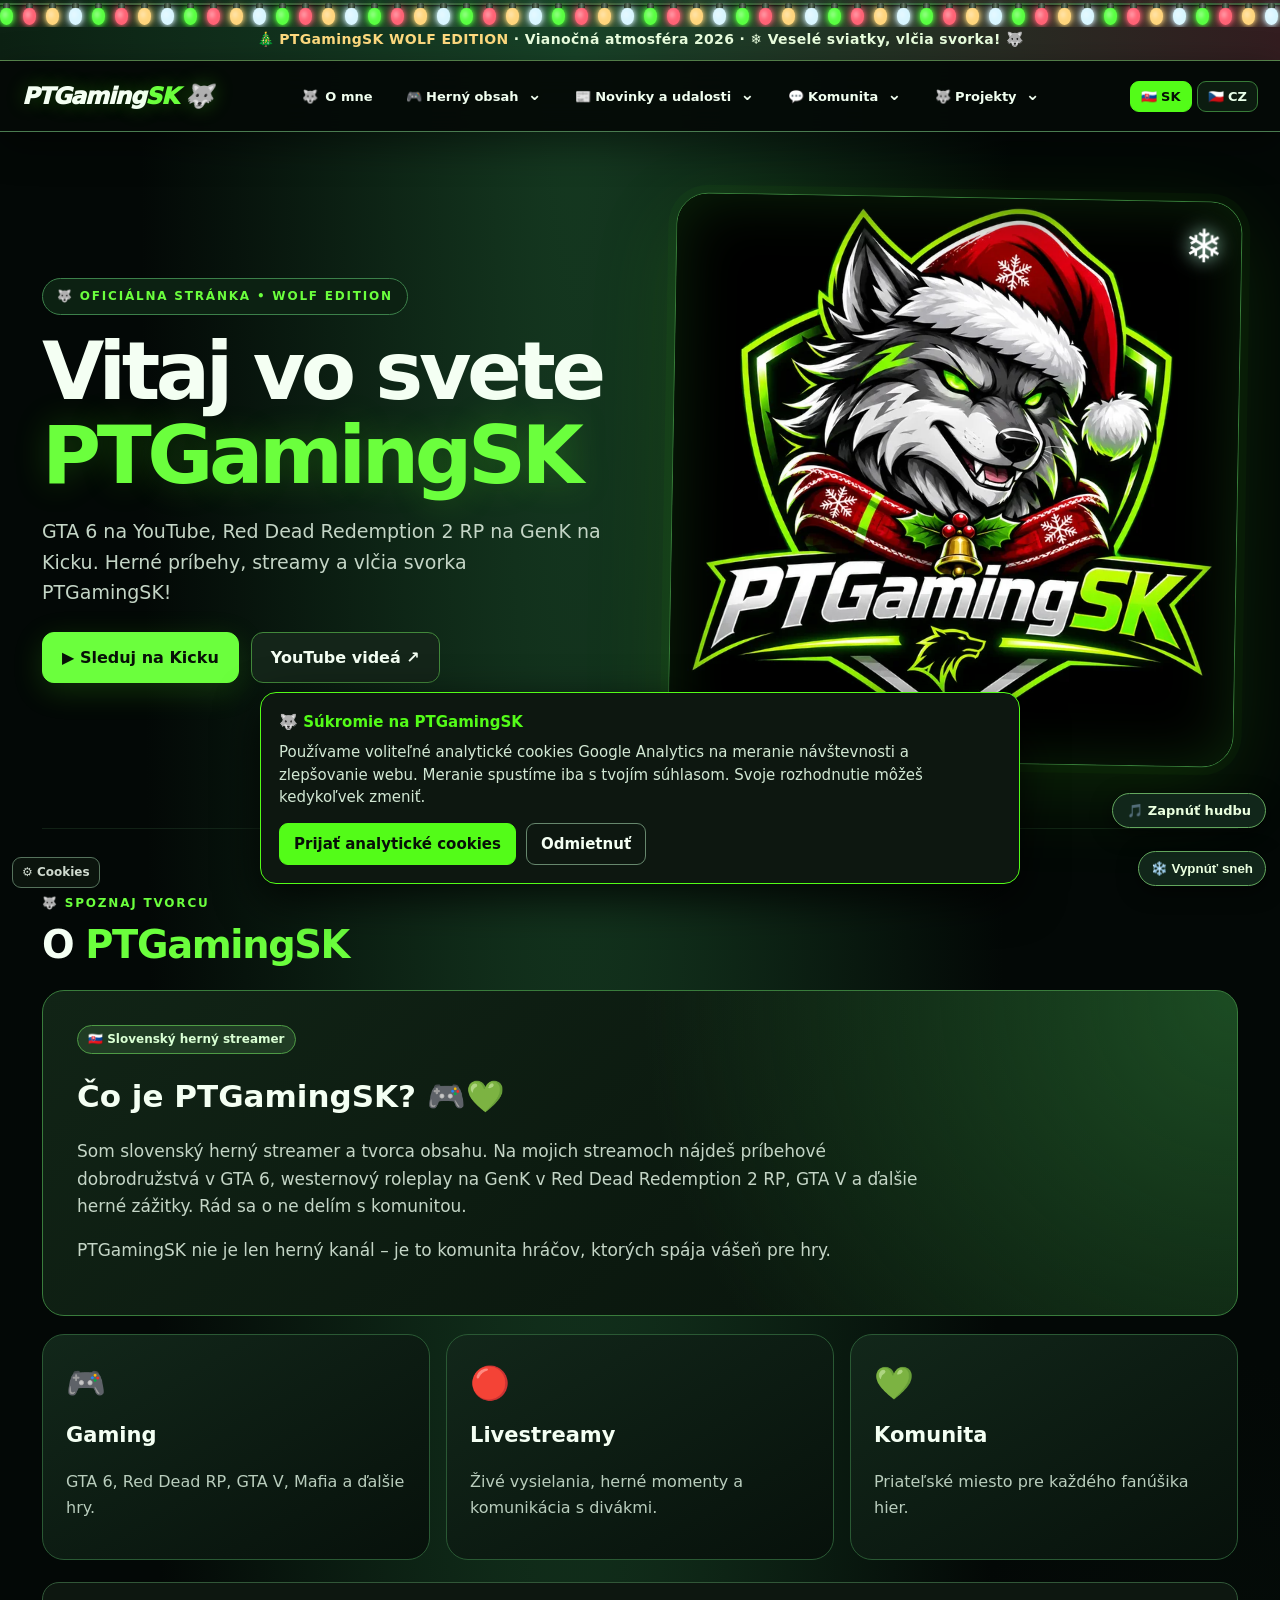
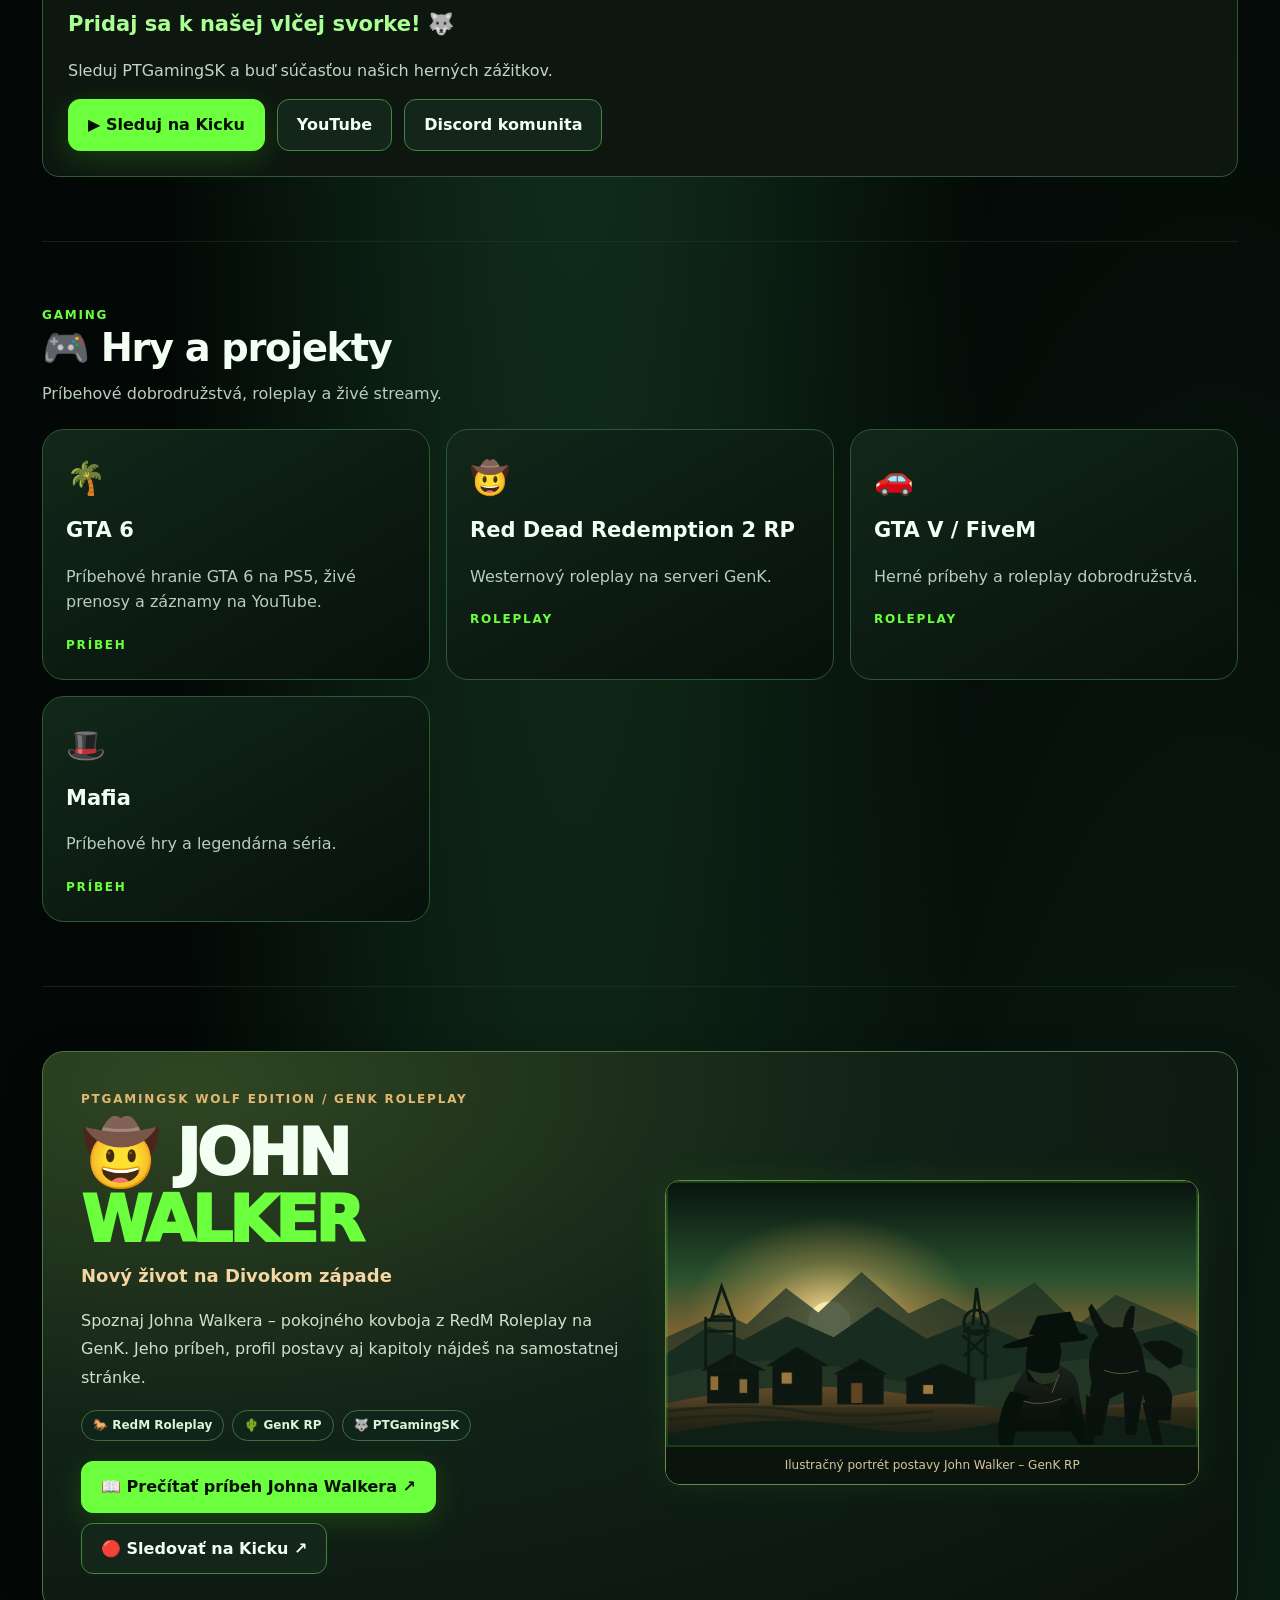
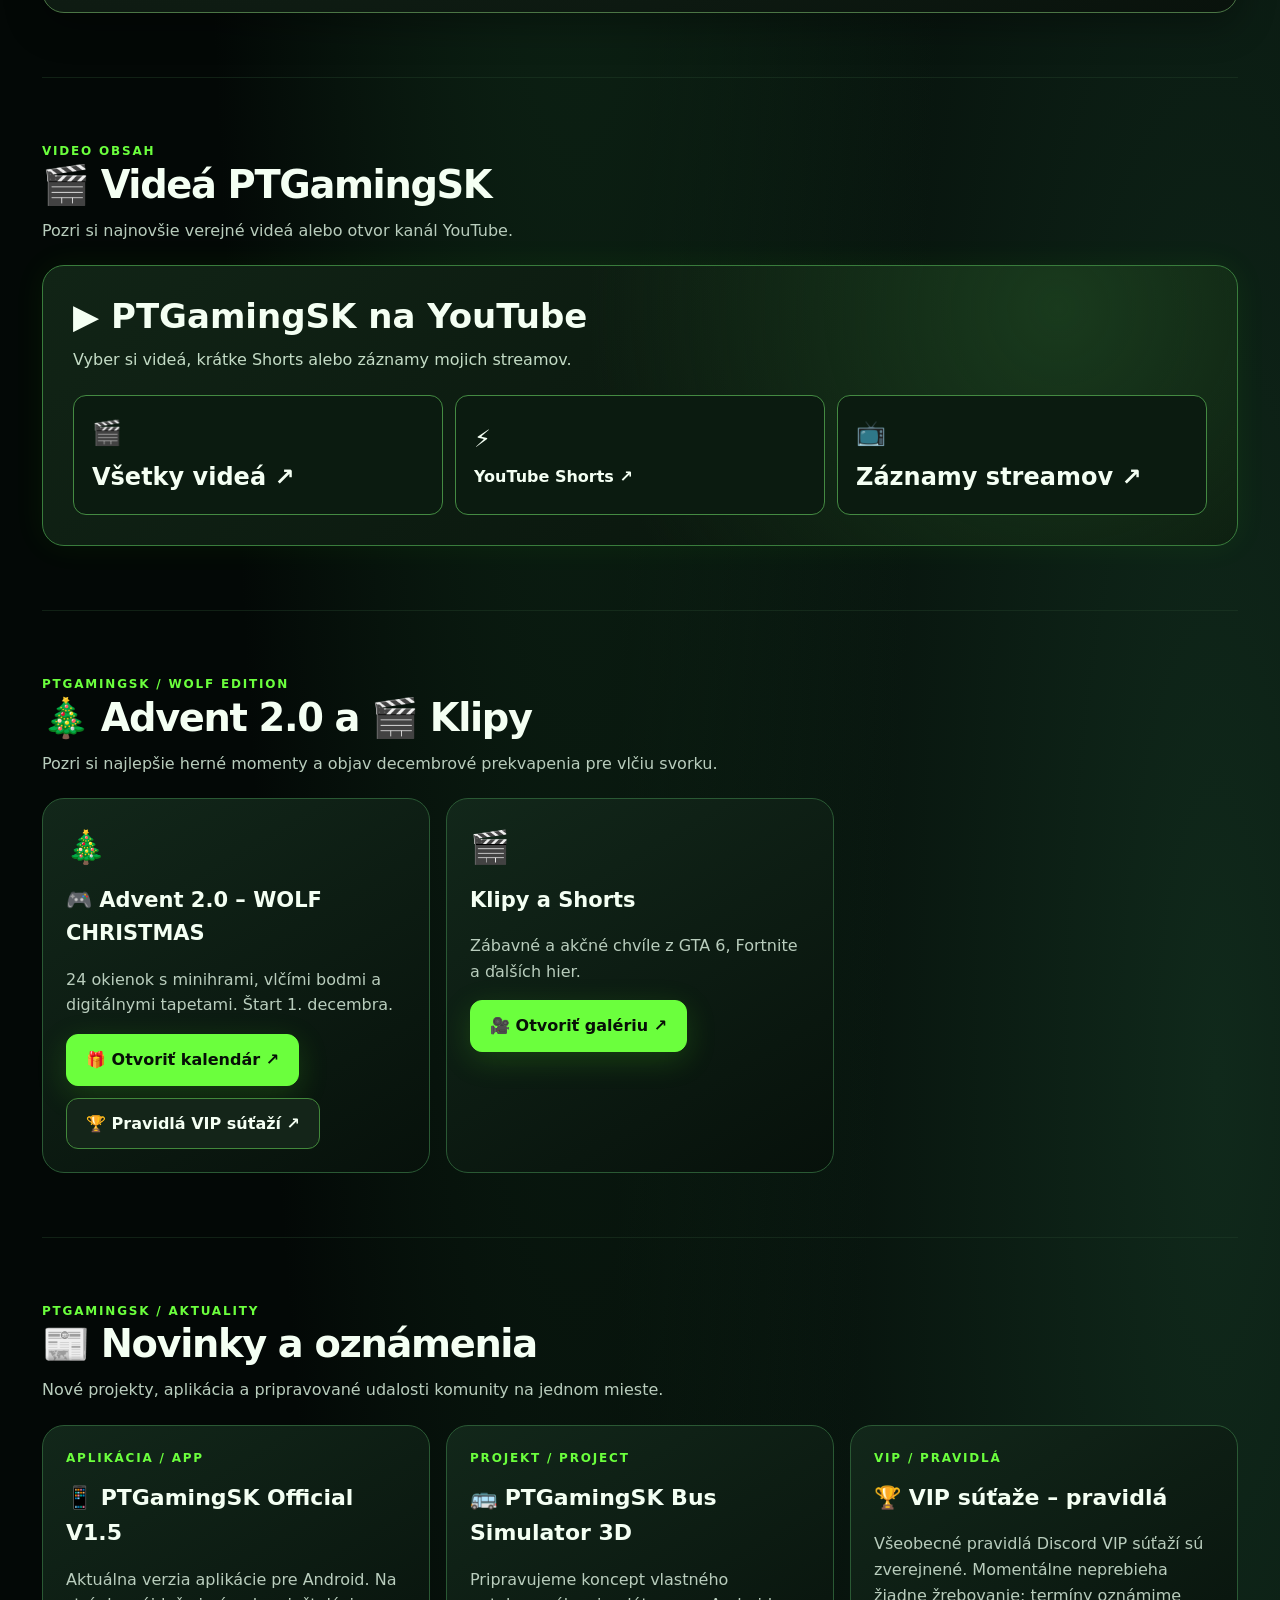
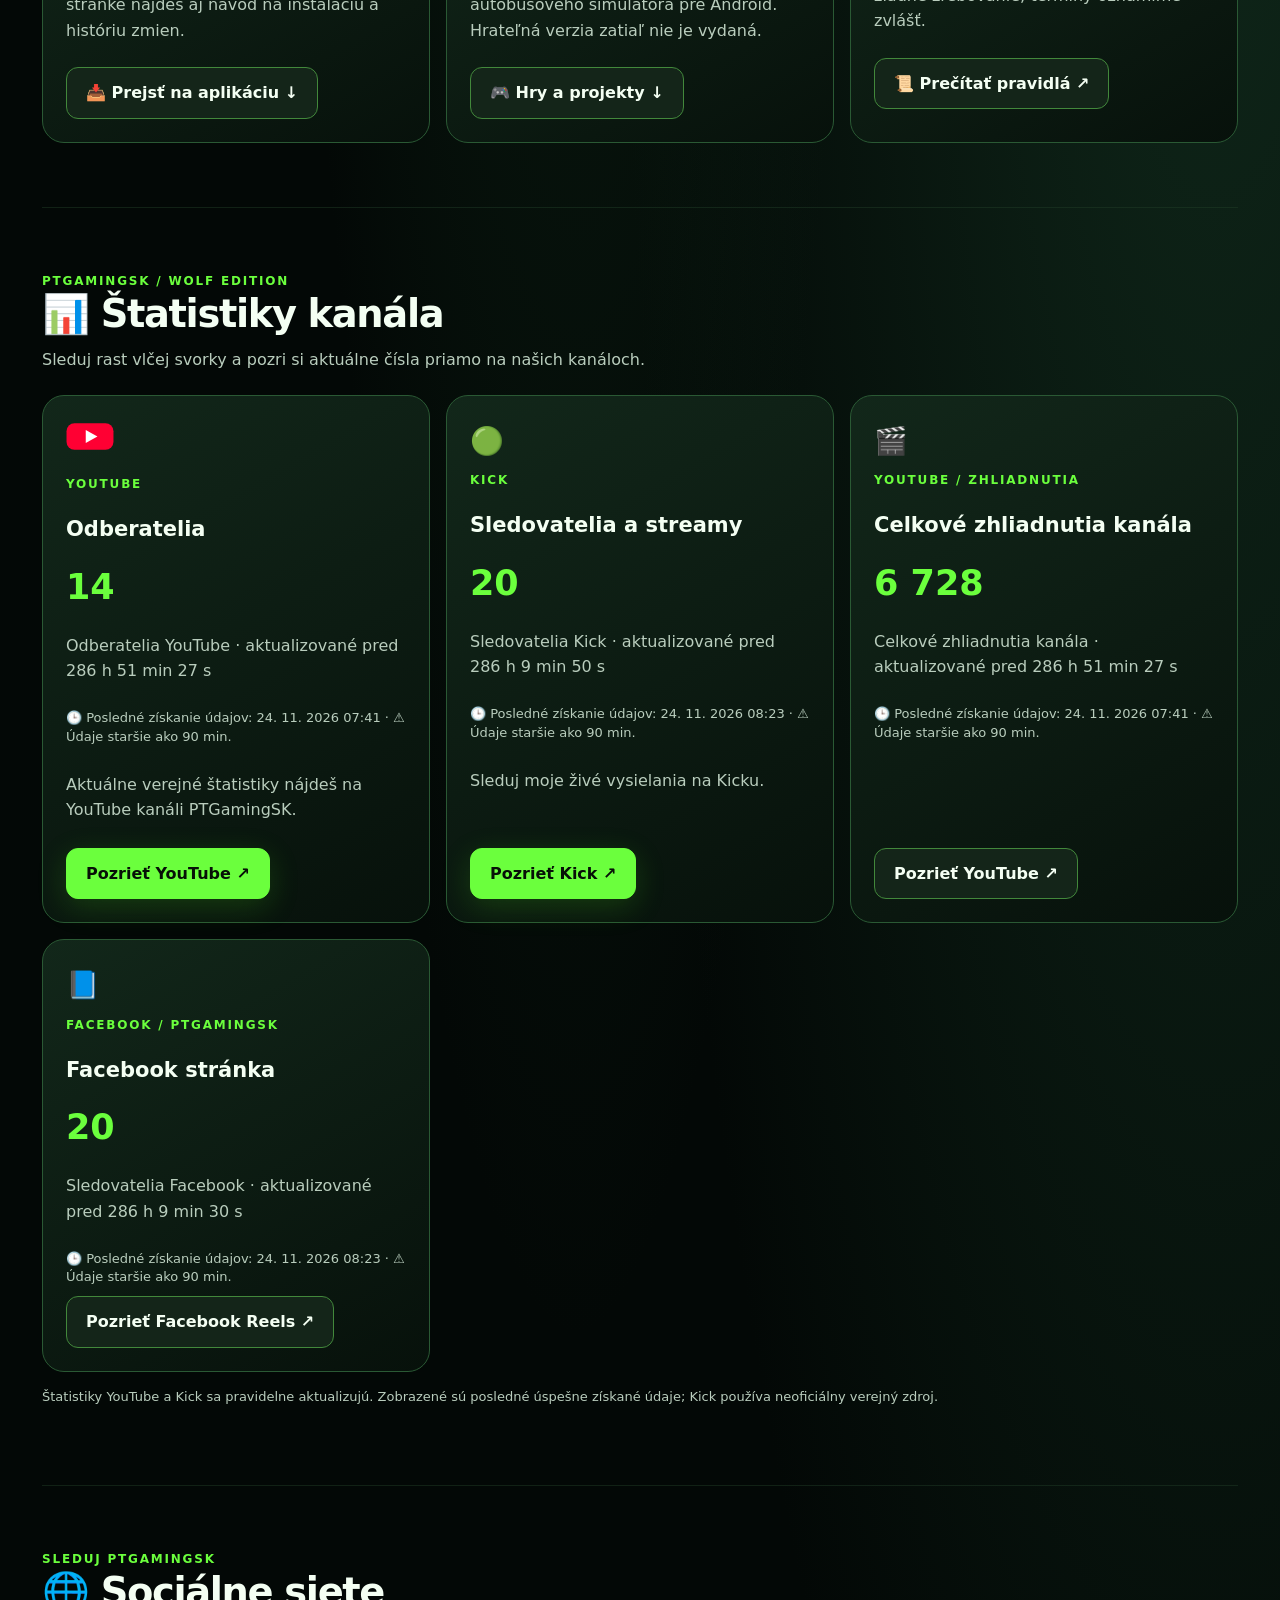
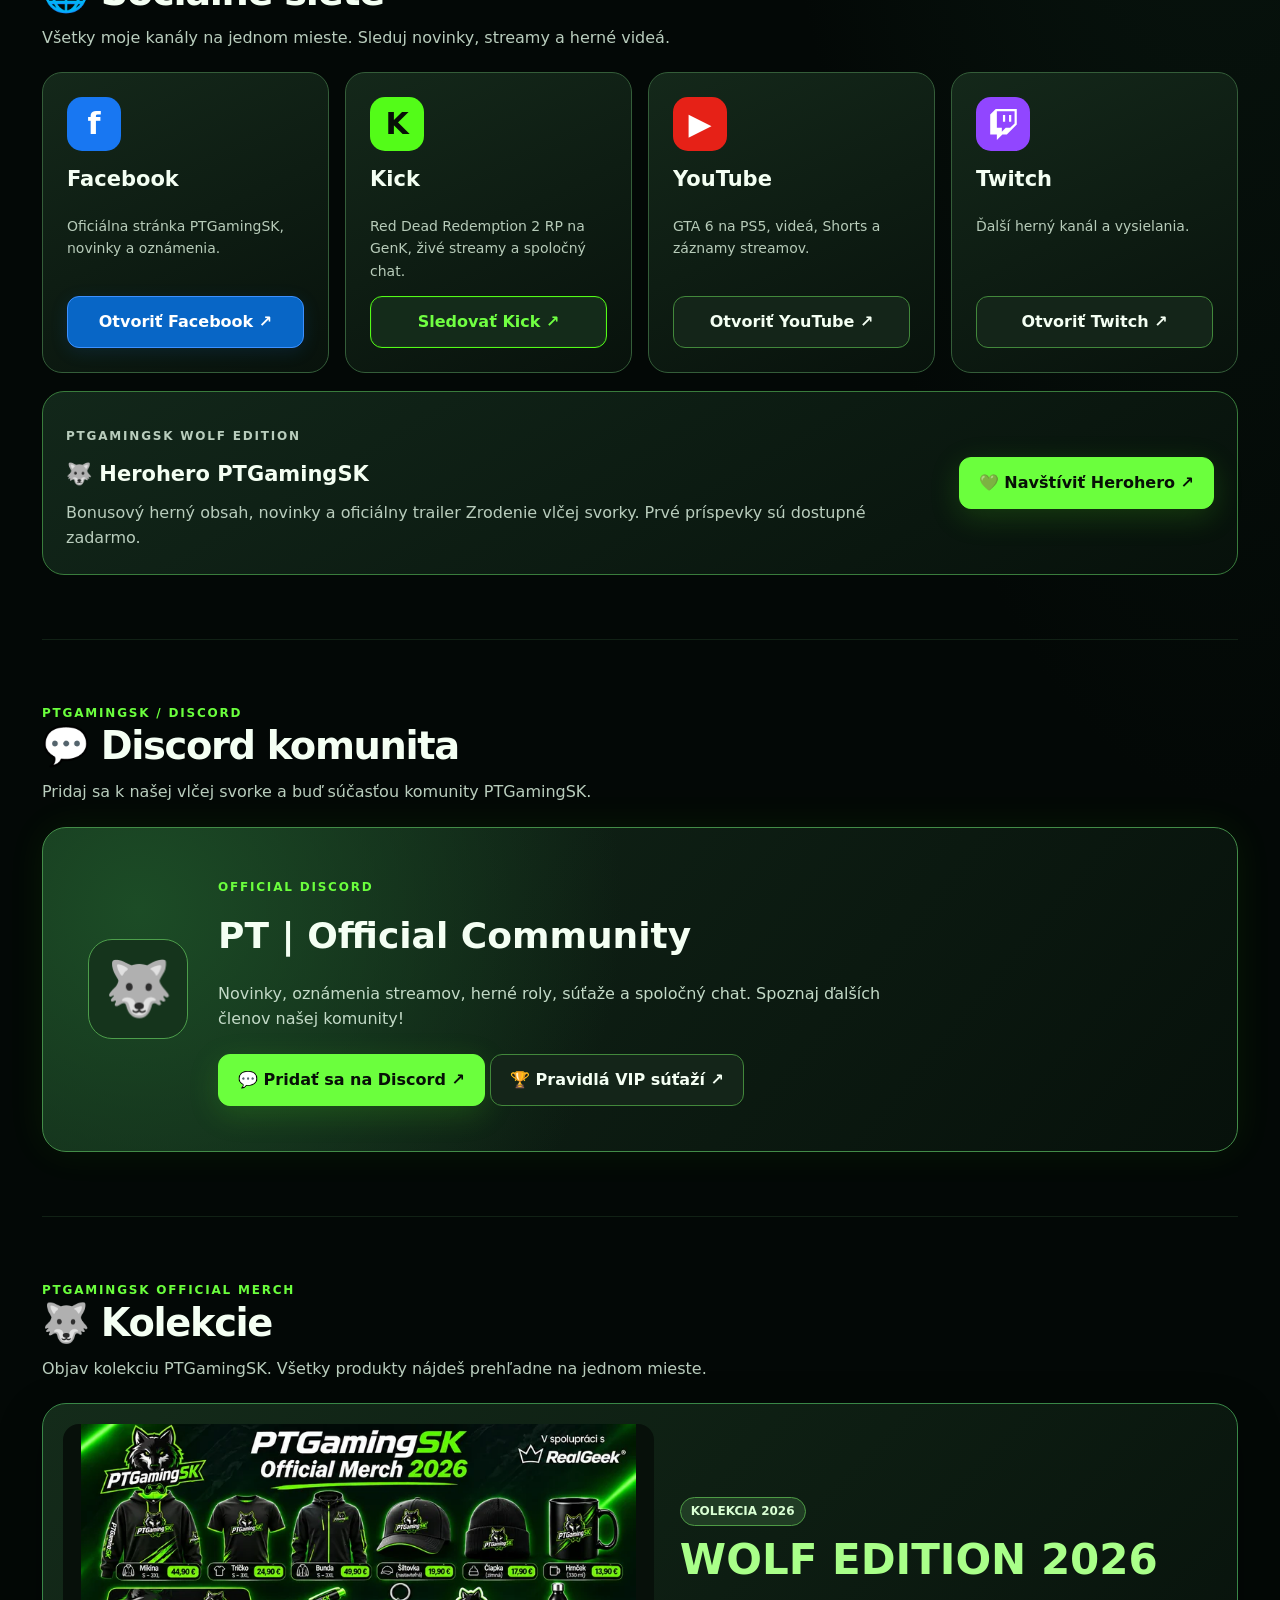
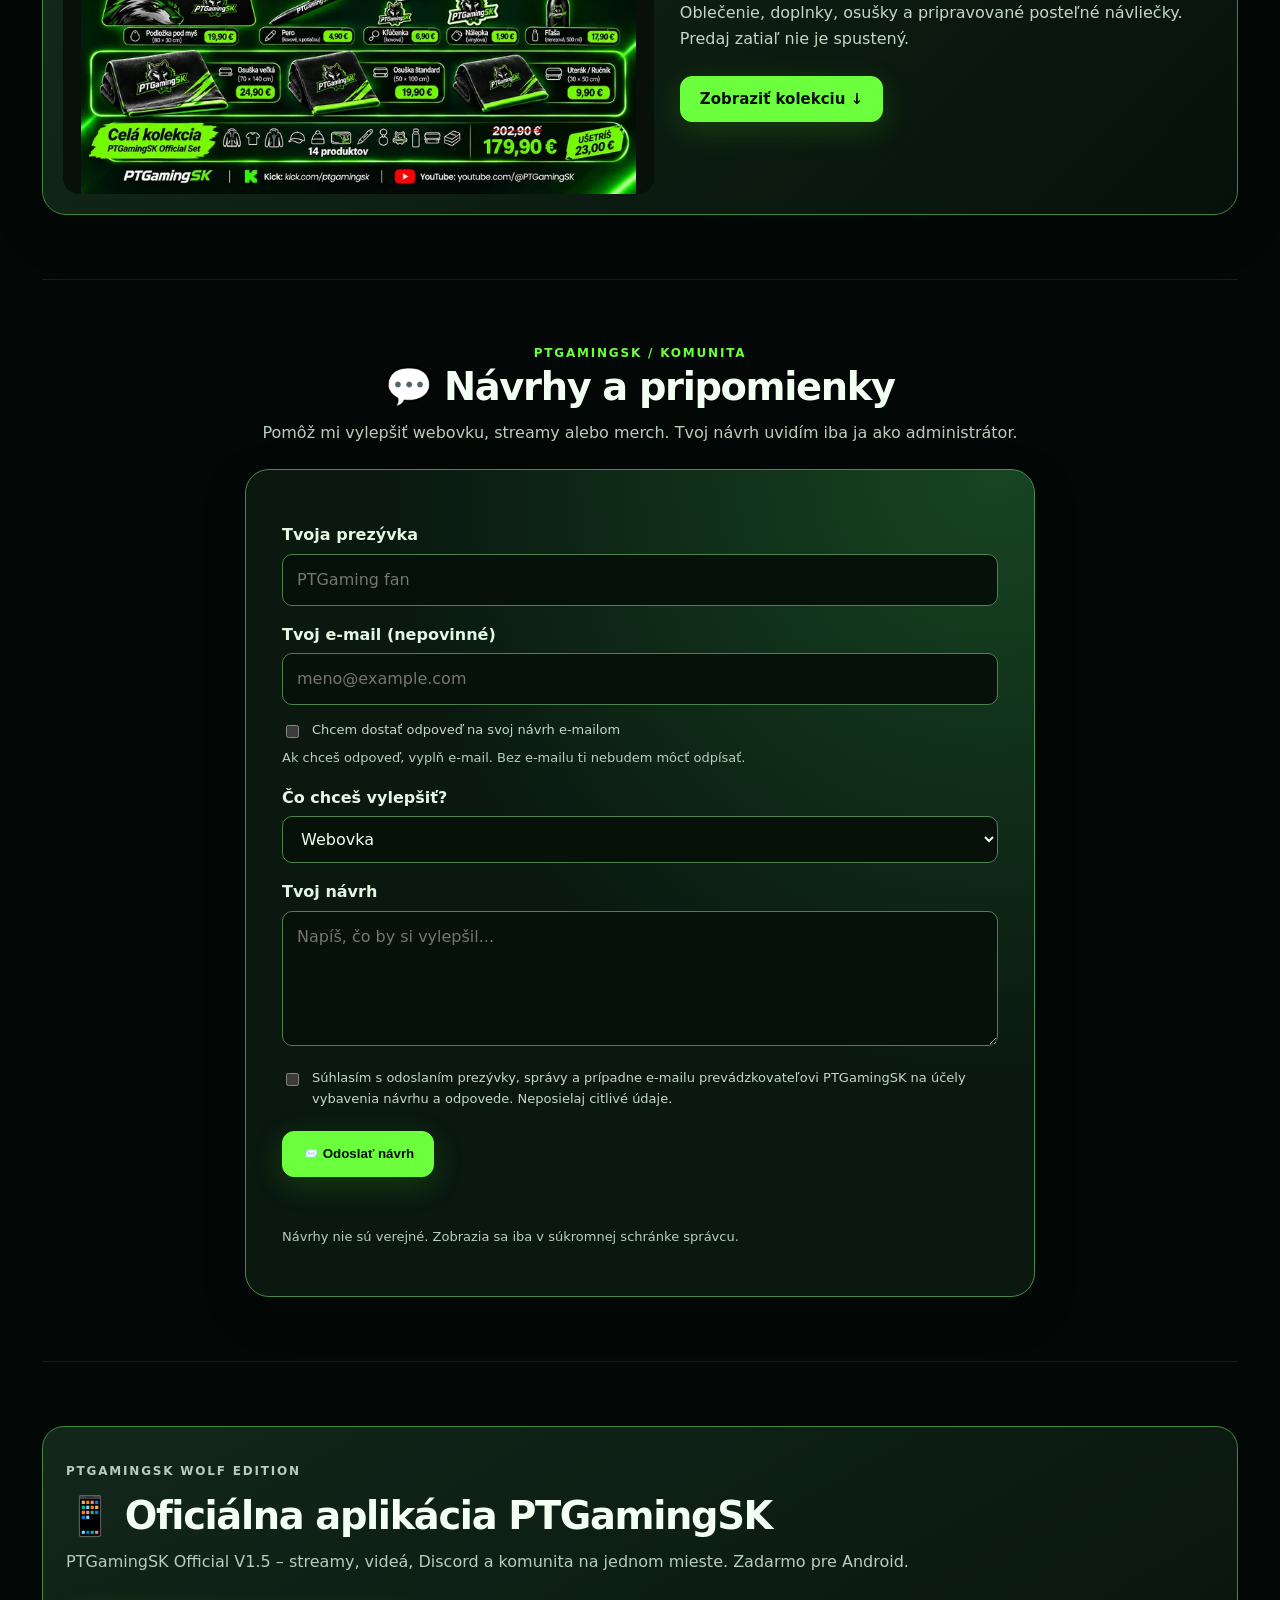
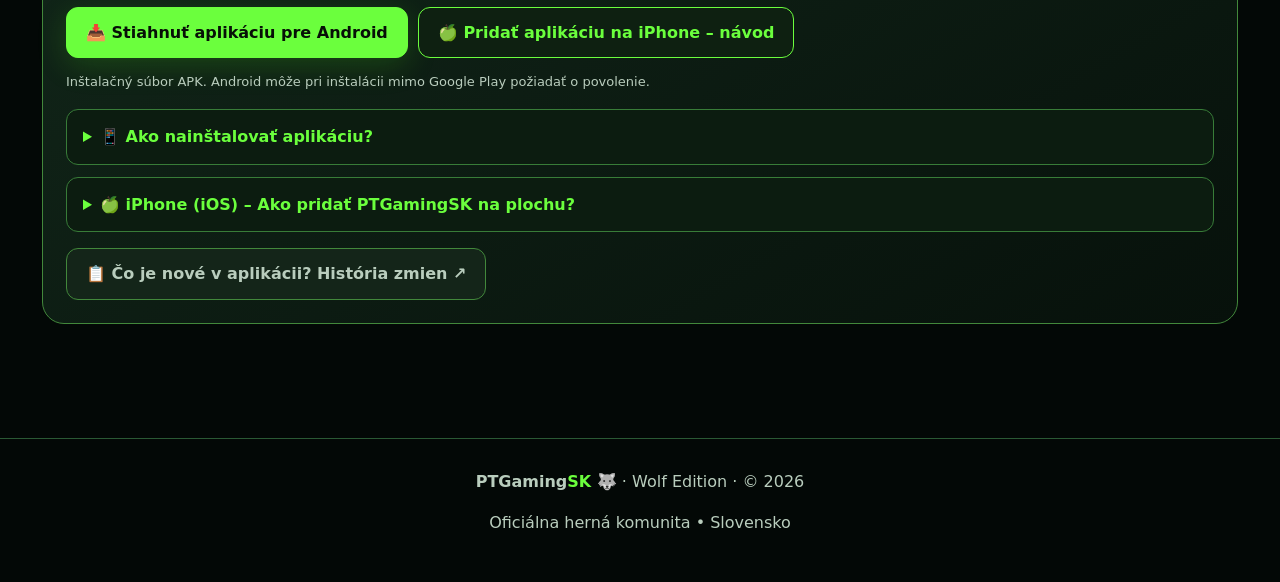
==== commit bcf41df7: "Restore all merch cart actions and existing shop behavior" ====
--- a/index.html
+++ b/index.html
@@ -237,7 +237,7 @@
 <div class="links"><a class="btn" href="/pravidla-vip-sutaze.html" data-pt-sk="📜 Prečítať pravidlá ↗" data-pt-cz="📜 Přečíst pravidla ↗">📜 Prečítať pravidlá ↗</a></div></article>
 </div></section><section id="statistiky" aria-labelledby="pt-stats-title"><div class="kicker">PTGamingSK / WOLF EDITION</div><h2 id="pt-stats-title" data-pt-sk="📊 Štatistiky kanála" data-pt-cz="📊 Statistiky kanálu">📊 Štatistiky kanála</h2><p class="sub" data-pt-sk="Sleduj rast vlčej svorky a pozri si aktuálne čísla priamo na našich kanáloch." data-pt-cz="Sleduj růst vlčí smečky a podívej se na aktuální čísla přímo na našich kanálech.">Sleduj rast vlčej svorky a pozri si aktuálne čísla priamo na našich kanáloch.</p><div class="pt-stats-grid"><article class="card pt-stat-card"><div class="pt-stat-icon pt-youtube-logo" aria-label="YouTube"><svg viewBox="0 0 90 64" width="48" height="35" role="img" aria-label="YouTube"><rect x="1" y="7" width="88" height="50" rx="15" fill="#FF0033"/><path d="M37 20 L37 44 L59 32 Z" fill="#fff"/></svg></div><span class="tag">YOUTUBE</span><h3 data-pt-sk="Odberatelia" data-pt-cz="Odběratelé">Odberatelia</h3><div class="pt-stat-value" id="pt-youtube-subs" aria-live="polite">—</div><p id="pt-youtube-subs-label" data-pt-sk="Počet odberateľov – čaká sa na prepojenie" data-pt-cz="Počet odběratelů – čeká se na propojení">Počet odberateľov – čaká sa na prepojenie</p><p data-pt-sk="Aktuálne verejné štatistiky nájdeš na YouTube kanáli PTGamingSK." data-pt-cz="Aktuální veřejné statistiky najdeš na YouTube kanálu PTGamingSK.">Aktuálne verejné štatistiky nájdeš na YouTube kanáli PTGamingSK.</p><a class="btn primary" href="https://www.youtube.com/@PTGamingSK" target="_blank" rel="noopener noreferrer" data-pt-sk="Pozrieť YouTube ↗" data-pt-cz="Zobrazit YouTube ↗">Pozrieť YouTube ↗</a></article><article class="card pt-stat-card"><div class="pt-stat-icon">🟢</div><span class="tag">KICK</span><h3 data-pt-sk="Sledovatelia a streamy" data-pt-cz="Sledující a streamy">Sledovatelia a streamy</h3><div class="pt-stat-value" id="pt-kick-followers" aria-live="polite">—</div><p id="pt-kick-followers-label" data-pt-sk="Počet sledovateľov – čaká sa na prvú aktualizáciu" data-pt-cz="Počet sledujících – čeká se na první aktualizaci">Počet sledovateľov – čaká sa na prvú aktualizáciu</p><p data-pt-sk="Sleduj moje živé vysielania na Kicku." data-pt-cz="Sleduj moje živá vysílání na Kicku.">Sleduj moje živé vysielania na Kicku.</p><a class="btn primary" href="https://kick.com/ptgamingsk" target="_blank" rel="noopener noreferrer" data-pt-sk="Pozrieť Kick ↗" data-pt-cz="Zobrazit Kick ↗">Pozrieť Kick ↗</a></article><article class="card pt-stat-card"><div class="pt-stat-icon">🎬</div><span class="tag" data-pt-sk="YOUTUBE / ZHLIADNUTIA" data-pt-cz="YOUTUBE / ZHLÉDNUTÍ">YOUTUBE / ZHLIADNUTIA</span><h3 data-pt-sk="Celkové zhliadnutia kanála" data-pt-cz="Celková zhlédnutí kanálu">Celkové zhliadnutia kanála</h3><div class="pt-stat-value" id="pt-youtube-views" aria-live="polite">—</div><p id="pt-youtube-views-label" data-pt-sk="Zhliadnutia YouTube · čaká sa na načítanie" data-pt-cz="Zhlédnutí YouTube · čeká se na načtení">Zhliadnutia YouTube · čaká sa na načítanie</p><a class="btn" href="https://www.youtube.com/@PTGamingSK" target="_blank" rel="noopener noreferrer" data-pt-sk="Pozrieť YouTube ↗" data-pt-cz="Zobrazit YouTube ↗">Pozrieť YouTube ↗</a></article><article class="card pt-stat-card"><div class="pt-stat-icon">📘</div><span class="tag">FACEBOOK / PTGAMINGSK</span><h3 data-pt-sk="Facebook stránka" data-pt-cz="Facebook stránka">Facebook stránka</h3><div class="pt-stat-value" id="pt-facebook-followers" aria-live="polite">—</div><p id="pt-facebook-followers-label" data-pt-sk="Sledovatelia Facebook · čaká sa na prepojenie Meta API" data-pt-cz="Sledující Facebook · čeká se na propojení Meta API">Sledovatelia Facebook · čaká sa na prepojenie Meta API</p><a class="btn" href="https://www.facebook.com/PTGamingSK/reels/" target="_blank" rel="noopener noreferrer" data-pt-sk="Pozrieť Facebook Reels ↗" data-pt-cz="Zobrazit Facebook Reels ↗">Pozrieť Facebook Reels ↗</a></article></div><p class="pt-stats-note" data-pt-sk="Štatistiky YouTube a Kick sa pravidelne aktualizujú. Zobrazené sú posledné úspešne získané údaje; Kick používa neoficiálny verejný zdroj." data-pt-cz="Statistiky YouTube a Kick se pravidelně aktualizují. Zobrazují se poslední úspěšně získané údaje; Kick používá neoficiální veřejný zdroj.">Štatistiky YouTube a Kick sa pravidelne aktualizujú. Zobrazené sú posledné úspešne získané údaje; Kick používa neoficiálny verejný zdroj.</p></section><section class="pt-social-section" id="socialne-siete"><div class="kicker">Sleduj PTGamingSK</div><h2 data-pt-cz="🌐 Sociální sítě" data-pt-sk="🌐 Sociálne siete">🌐 Sociálne siete</h2><p class="sub" data-pt-cz="Všechny moje kanály na jednom místě. Sleduj novinky, streamy a herní videa." data-pt-sk="Všetky moje kanály na jednom mieste. Sleduj novinky, streamy a herné videá.">Všetky moje kanály na jednom mieste. Sleduj novinky, streamy a herné videá.</p><div class="pt-social-grid"><article class="pt-social-card facebook"><div class="pt-social-icon">f</div><h3>Facebook</h3><p data-pt-cz="Oficiální stránka PTGamingSK, novinky a oznámení." data-pt-sk="Oficiálna stránka PTGamingSK, novinky a oznámenia.">Oficiálna stránka PTGamingSK, novinky a oznámenia.</p><a class="btn social-facebook-btn" data-pt-cz="Otevřít Facebook ↗" data-pt-sk="Otvoriť Facebook ↗" href="https://www.facebook.com/PTGamingSK/" rel="noopener noreferrer" target="_blank">Otvoriť Facebook ↗</a></article><article class="pt-social-card kick"><div class="pt-social-icon">K</div><h3>Kick</h3><p data-pt-cz="Red Dead Redemption 2 RP na GenK, živé streamy a společný chat." data-pt-sk="Red Dead Redemption 2 RP na GenK, živé streamy a spoločný chat.">Red Dead Redemption 2 RP na GenK, živé streamy a spoločný chat.</p><a class="btn social-kick-btn" data-pt-cz="Sledovat Kick ↗" data-pt-sk="Sledovať Kick ↗" href="https://kick.com/ptgamingsk" rel="noopener noreferrer" target="_blank">Sledovať Kick ↗</a></article><article class="pt-social-card youtube"><div class="pt-social-icon">▶</div><h3>YouTube</h3><p data-pt-cz="GTA 6 na PS5, videa, Shorts a záznamy streamů." data-pt-sk="GTA 6 na PS5, videá, Shorts a záznamy streamov.">GTA 6 na PS5, videá, Shorts a záznamy streamov.</p><a class="btn" data-pt-cz="Otevřít YouTube ↗" data-pt-sk="Otvoriť YouTube ↗" href="https://www.youtube.com/@PTGamingSK" rel="noopener noreferrer" target="_blank">Otvoriť YouTube ↗</a></article><article class="pt-social-card twitch"><div class="pt-social-icon" aria-hidden="true"><svg xmlns="http://www.w3.org/2000/svg" width="31" height="31" viewBox="0 0 24 24" fill="currentColor" focusable="false"><path d="M11.571 4.714h1.715v5.143H11.57zm4.715 0H18v5.143h-1.714zM6 0L1.714 4.286v15.428h5.143V24l4.286-4.286h3.428L22.286 12V0zm14.571 11.143l-3.428 3.428h-3.429l-3 3v-3H6.857V1.714h13.714Z"/></svg></div><h3>Twitch</h3><p data-pt-cz="Další herní kanál a vysílání." data-pt-sk="Ďalší herný kanál a vysielania.">Ďalší herný kanál a vysielania.</p><a class="btn" data-pt-cz="Otevřít Twitch ↗" data-pt-sk="Otvoriť Twitch ↗" href="https://www.twitch.tv/pavoltichygaming" rel="noopener noreferrer" target="_blank">Otvoriť Twitch ↗</a></article></div><div class="card" id="pt-herohero" style="margin-top:18px;border-color:#397c3c;display:flex;align-items:center;justify-content:space-between;gap:18px;flex-wrap:wrap">
 <div style="flex:1 1 240px"><p class="kicker">PTGamingSK WOLF EDITION</p><h3 style="margin:4px 0 8px">🐺 Herohero PTGamingSK</h3><p style="margin:0;color:var(--muted)" data-pt-sk="Bonusový herný obsah, novinky a oficiálny trailer Zrodenie vlčej svorky. Prvé príspevky sú dostupné zadarmo." data-pt-cz="Bonusový herní obsah, novinky a oficiální trailer Zrození vlčí smečky. První příspěvky jsou dostupné zdarma.">Bonusový herný obsah, novinky a oficiálny trailer Zrodenie vlčej svorky. Prvé príspevky sú dostupné zadarmo.</p></div>
-<a class="btn primary" href="https://herohero.co/ptgamingsk" target="_blank" rel="noopener noreferrer" style="flex:0 1 auto" data-pt-sk="💚 Navštíviť Herohero ↗" data-pt-cz="💚 Navštívit Herohero ↗">💚 Navštíviť Herohero ↗</a></div></section><section id="discord"><div class="kicker">PTGamingSK / Discord</div><h2>💬 Discord komunita</h2><p class="sub" data-pt-cz="Přidej se k naší vlčí smečce a buď součástí komunity PTGamingSK." data-pt-sk="Pridaj sa k našej vlčej svorke a buď súčasťou komunity PTGamingSK.">Pridaj sa k našej vlčej svorke a buď súčasťou komunity PTGamingSK.</p><div class="pt-discord-panel"><div aria-hidden="true" class="pt-discord-mark">🐺</div><div class="pt-discord-body"><span class="tag">OFFICIAL DISCORD</span><h3>PT | Official Community</h3><p data-pt-cz="Novinky, oznámení streamů, herní role, soutěže a společný chat. Poznej další členy naší komunity!" data-pt-sk="Novinky, oznámenia streamov, herné roly, súťaže a spoločný chat. Spoznaj ďalších členov našej komunity!">Novinky, oznámenia streamov, herné roly, súťaže a spoločný chat. Spoznaj ďalších členov našej komunity!</p><a class="btn primary" data-pt-cz="💬 Přidat se na Discord ↗" data-pt-sk="💬 Pridať sa na Discord ↗" href="https://discord.gg/RSHP5XMgYN" rel="noopener noreferrer" target="_blank">💬 Pridať sa na Discord ↗</a> <a class="btn" href="/pravidla-vip-sutaze.html" data-pt-sk="🏆 Pravidlá VIP súťaží ↗" data-pt-cz="🏆 Pravidla VIP soutěží ↗">🏆 Pravidlá VIP súťaží ↗</a></div></div></section><section class="pt-collections" id="kolekcie"><div class="kicker">PTGamingSK OFFICIAL MERCH</div><h2 data-pt-cz="🐺 Kolekce" data-pt-sk="🐺 Kolekcie">🐺 Kolekcie</h2><p class="sub" data-pt-cz="Objev kolekci PTGamingSK. Všechny produkty najdeš přehledně na jednom místě." data-pt-sk="Objav kolekciu PTGamingSK. Všetky produkty nájdeš prehľadne na jednom mieste.">Objav kolekciu PTGamingSK. Všetky produkty nájdeš prehľadne na jednom mieste.</p><article class="pt-collection-card"><div class="pt-collection-photo"><img alt="Návrh kolekcie WOLF EDITION 2026" decoding="async" height="1024" loading="lazy" sizes="(max-width: 820px) calc(100vw - 76px), 600px" width="1535" src="assets/merch-2026.webp" srcset="assets/merch-2026-480.webp 480w, assets/merch-2026-768.webp 768w, assets/merch-2026.webp 1535w"/></div><div class="pt-collection-content"><span class="pill" data-pt-cz="KOLEKCE 2026" data-pt-sk="KOLEKCIA 2026">KOLEKCIA 2026</span><h3>WOLF EDITION 2026</h3><p data-pt-cz="Oblečení, doplňky, osušky a připravované povlečení. Prodej zatím nebyl spuštěn." data-pt-sk="Oblečenie, doplnky, osušky a pripravované posteľné návliečky. Predaj zatiaľ nie je spustený.">Oblečenie, doplnky, osušky a pripravované posteľné návliečky. Predaj zatiaľ nie je spustený.</p><button aria-controls="merch" aria-expanded="false" class="btn primary" data-pt-cz="Zobrazit kolekci ↓" data-pt-sk="Zobraziť kolekciu ↓" id="pt-collection-open" type="button">Zobraziť kolekciu ↓</button></div></article></section><section class="pt-collection-products" hidden="" id="merch"><div class="kicker">PTGamingSK Official Merch 2026</div><h2><span data-i18n="t30">🐺 Wolf Edition – celá kolekcia</span></h2><p class="sub"><span data-i18n="t31">Čierna, neónová zelená a náš vlk. Pozri si oblečenie, doplnky, osušky, uterák aj pripravované posteľné návliečky.</span></p><div class="merch-hero"><img alt="Vizuálny návrh kolekcie PTGamingSK Official Merch 2026 vrátane osušiek a uteráka" decoding="async" height="1024" loading="lazy" sizes="(max-width: 820px) calc(100vw - 76px), 600px" width="1535" src="assets/merch-2026.webp" srcset="assets/merch-2026-480.webp 480w, assets/merch-2026-768.webp 768w, assets/merch-2026.webp 1535w"/><div><span class="pill"><span data-i18n="t32">KONCEPT KOLEKCIE 2026</span></span><h3>PTGamingSK Official Merch 2026</h3><p><span data-i18n="t33">14 produktov s motívom PTGamingSK vrátane bundy a pripravované posteľné návliečky. Celá kolekcia má plánovanú zvýhodnenú cenu 179,90 € / 4 429 Kč. Predaj zatiaľ nie je spustený.</span></p><p><span data-i18n="t34">Objednávky ani platby na tejto stránke zatiaľ nie sú dostupné. Spolupráca a výroba produktov nie sú potvrdené.</span></p><a class="btn primary" href="#produkty"><span data-i18n="t35">Pozrieť produkty ↓</span></a></div></div><div class="merch-head" id="produkty"><h3><span data-i18n="t36">Produkty kolekcie</span></h3><p class="sub">Ceny v EUR a CZK · Predaj zatiaľ nie je spustený</p></div><div class="shop-actions"><button aria-controls="cart-panel" aria-expanded="false" id="cart-open" type="button" disabled aria-disabled="true" title="Predaj a košík zatiaľ nie sú spustené" style="opacity:.6;cursor:not-allowed">🛒 <span data-pt-sk="Košík zatiaľ nedostupný" data-pt-cz="Košík zatím nedostupný">Košík zatiaľ nedostupný</span><span id="cart-count" hidden>0</span></button><button id="favorites-open" type="button">♡ Moje obľúbené (<span id="favorites-count">0</span>)</button></div><div class="cart-panel" hidden="" id="cart-panel"><div class="cart-heading"><h3>🛒 Môj košík</h3><span class="cart-badge" id="cart-badge">0 produktov</span></div><div id="cart-items"></div><div class="cart-totals"><span>Spolu: <span id="cart-eur">0,00 €</span></span><span id="cart-czk">0 Kč</span></div><p class="cart-note">Košík je zatiaľ nezáväzný. Objednávky a platby nie sú spustené.</p><div class="cart-bottom-actions"><button class="cart-continue" id="cart-continue" type="button">← Pokračovať vo výbere</button><button class="cart-action" id="cart-clear" type="button">Vyprázdniť košík</button></div></div><p aria-live="polite" class="shop-toast" id="shop-toast"></p><div class="shop-toolbar"><label for="product-search">Hľadať produkt / Hledat produkt</label><input autocomplete="off" id="product-search" placeholder="Napr. mikina, osuška..." type="search"/><label for="product-filter">Kategória / Kategorie</label><select id="product-filter"><option value="all">Všetky produkty / Všechny produkty</option><option value="clothes">Oblečenie / Oblečení</option><option value="accessories">Doplnky / Doplňky</option><option value="towels">Osušky a uteráky / Ručníky</option><option value="bedding">Posteľné návliečky / Povlečení</option></select><button aria-pressed="false" id="favorites-only" type="button">♡ Len obľúbené / Jen oblíbené</button><span aria-live="polite" id="product-count"></span></div><div class="grid"><article class="card product-card" data-category="clothes" data-image-index="1" data-name="mikina"><div class="product-gallery" data-product="Mikina"><button aria-label="Zväčšiť galériu: Mikina" class="gallery-stage" type="button"><div class="gallery-illustration"><span class="gallery-symbol">🧥</span><span class="gallery-mark">PTGamingSK · WOLF EDITION</span></div></button><div class="gallery-controls"><button aria-label="Mikina: Návrh" aria-pressed="true" class="gallery-thumb selected" data-slide="0" type="button">Produkt</button><button aria-label="Mikina: Kolekcia" aria-pressed="false" class="gallery-thumb" data-slide="1" type="button">Kolekcia</button></div></div><h3>Mikina</h3><label class="size-label"><span class="size-label-text">Vyber veľkosť</span><select aria-label="Veľkosť – Mikina" class="size-picker"><option value="">Vyber veľkosť</option><option>XS</option><option>S</option><option>M</option><option>L</option><option>XL</option><option>XXL</option><option>3XL</option><option>4XL</option><option>5XL</option></select></label><div class="price">44,90 € <span class="czk-price">1 100 Kč</span></div><span class="tag">Cena</span><div class="product-tools"><button aria-label="Pridať medzi obľúbené: Mikina" aria-pressed="false" class="favorite-toggle" type="button">♡ Obľúbené</button><button class="detail-toggle" type="button">ⓘ Detail produktu</button></div><button class="cart-action add-cart" type="button" disabled aria-disabled="true" title="Predaj zatiaľ nie je spustený" style="opacity:.6;cursor:not-allowed" data-pt-sk="⏳ Predaj sa pripravuje" data-pt-cz="⏳ Prodej se připravuje">⏳ Predaj sa pripravuje</button></article><article class="card product-card" data-category="clothes" data-image-index="2" data-name="tričko"><div class="product-gallery" data-product="Tričko"><button aria-label="Zväčšiť galériu: Tričko" class="gallery-stage" type="button"><div class="gallery-illustration"><span class="gallery-symbol">👕</span><span class="gallery-mark">PTGamingSK · WOLF EDITION</span></div></button><div class="gallery-controls"><button aria-label="Tričko: Návrh" aria-pressed="true" class="gallery-thumb selected" data-slide="0" type="button">Produkt</button><button aria-label="Tričko: Kolekcia" aria-pressed="false" class="gallery-thumb" data-slide="1" type="button">Kolekcia</button></div></div><h3>Tričko</h3><label class="size-label"><span class="size-label-text">Vyber veľkosť</span><select aria-label="Veľkosť – Tričko" class="size-picker"><option value="">Vyber veľkosť</option><option>XS</option><option>S</option><option>M</option><option>L</option><option>XL</option><option>XXL</option><option>3XL</option><option>4XL</option><option>5XL</option></select></label><div class="price">24,90 € <span class="czk-price">610 Kč</span></div><span class="tag">Cena</span><div class="product-tools"><button aria-label="Pridať medzi obľúbené: Tričko" aria-pressed="false" class="favorite-toggle" type="button">♡ Obľúbené</button><button class="detail-toggle" type="button">ⓘ Detail produktu</button></div><button class="cart-action add-cart" type="button" disabled aria-disabled="true" title="Predaj zatiaľ nie je spustený" style="opacity:.6;cursor:not-allowed" data-pt-sk="⏳ Predaj sa pripravuje" data-pt-cz="⏳ Prodej se připravuje">⏳ Predaj sa pripravuje</button></article><article class="card product-card" data-category="clothes" data-image-index="14" data-name="bunda"><div class="product-gallery" data-product="Bunda"><button aria-label="Zväčšiť galériu: Bunda" class="gallery-stage" type="button"><div class="gallery-illustration"><span class="gallery-symbol">🧥</span><span class="gallery-mark">PTGamingSK · WOLF EDITION</span></div></button><div class="gallery-controls"><button aria-label="Bunda: Návrh" aria-pressed="true" class="gallery-thumb selected" data-slide="0" type="button">Produkt</button><button aria-label="Bunda: Kolekcia" aria-pressed="false" class="gallery-thumb" data-slide="1" type="button">Kolekcia</button></div></div><h3><span data-i18n="t53">Bunda</span></h3><label class="size-label"><span class="size-label-text">Vyber veľkosť</span><select aria-label="Veľkosť – Bunda" class="size-picker"><option value="">Vyber veľkosť</option><option>XS</option><option>S</option><option>M</option><option>L</option><option>XL</option><option>XXL</option><option>3XL</option><option>4XL</option><option>5XL</option></select></label><div class="price">49,90 € <span class="czk-price">1 229 Kč</span></div><span class="tag">Cena</span><div class="product-tools"><button aria-label="Pridať medzi obľúbené: Bunda" aria-pressed="false" class="favorite-toggle" type="button">♡ Obľúbené</button><button class="detail-toggle" type="button">ⓘ Detail produktu</button></div><button class="cart-action add-cart" type="button" disabled aria-disabled="true" title="Predaj zatiaľ nie je spustený" style="opacity:.6;cursor:not-allowed" data-pt-sk="⏳ Predaj sa pripravuje" data-pt-cz="⏳ Prodej se připravuje">⏳ Predaj sa pripravuje</button></article><article class="card product-card" data-category="accessories" data-image-index="3" data-name="šiltovka"><div class="product-gallery" data-product="Šiltovka"><button aria-label="Zväčšiť galériu: Šiltovka" class="gallery-stage" type="button"><div class="gallery-illustration"><span class="gallery-symbol">🧢</span><span class="gallery-mark">PTGamingSK · WOLF EDITION</span></div></button><div class="gallery-controls"><button aria-label="Šiltovka: Návrh" aria-pressed="true" class="gallery-thumb selected" data-slide="0" type="button">Produkt</button><button aria-label="Šiltovka: Kolekcia" aria-pressed="false" class="gallery-thumb" data-slide="1" type="button">Kolekcia</button></div></div><h3><span data-i18n="t37">Šiltovka</span></h3><p><span data-i18n="t38">Nastaviteľná</span></p><div class="price">19,90 € <span class="czk-price">490 Kč</span></div><span class="tag">Cena</span><div class="product-tools"><button aria-label="Pridať medzi obľúbené: Šiltovka" aria-pressed="false" class="favorite-toggle" type="button">♡ Obľúbené</button><button class="detail-toggle" type="button">ⓘ Detail produktu</button></div><button class="cart-action add-cart" type="button" disabled aria-disabled="true" title="Predaj zatiaľ nie je spustený" style="opacity:.6;cursor:not-allowed" data-pt-sk="⏳ Predaj sa pripravuje" data-pt-cz="⏳ Prodej se připravuje">⏳ Predaj sa pripravuje</button></article><article class="card product-card" data-category="accessories" data-image-index="4" data-name="zimná čiapka"><div class="product-gallery" data-product="Zimná čiapka"><button aria-label="Zväčšiť galériu: Zimná čiapka" class="gallery-stage" type="button"><div class="gallery-illustration"><span class="gallery-symbol">🧶</span><span class="gallery-mark">PTGamingSK · WOLF EDITION</span></div></button><div class="gallery-controls"><button aria-label="Zimná čiapka: Návrh" aria-pressed="true" class="gallery-thumb selected" data-slide="0" type="button">Produkt</button><button aria-label="Zimná čiapka: Kolekcia" aria-pressed="false" class="gallery-thumb" data-slide="1" type="button">Kolekcia</button></div></div><h3><span data-i18n="t39">Zimná čiapka</span></h3><p><span data-i18n="t40">Univerzálna</span></p><div class="price">17,90 € <span class="czk-price">440 Kč</span></div><span class="tag">Cena</span><div class="product-tools"><button aria-label="Pridať medzi obľúbené: Zimná čiapka" aria-pressed="false" class="favorite-toggle" type="button">♡ Obľúbené</button><button class="detail-toggle" type="button">ⓘ Detail produktu</button></div><button class="cart-action add-cart" type="button" disabled aria-disabled="true" title="Predaj zatiaľ nie je spustený" style="opacity:.6;cursor:not-allowed" data-pt-sk="⏳ Predaj sa pripravuje" data-pt-cz="⏳ Prodej se připravuje">⏳ Predaj sa pripravuje</button></article><article class="card product-card" data-category="accessories" data-image-index="5" data-name="hrnček"><div class="product-gallery" data-product="Hrnček"><button aria-label="Zväčšiť galériu: Hrnček" class="gallery-stage" type="button"><div class="gallery-illustration"><span class="gallery-symbol">☕</span><span class="gallery-mark">PTGamingSK · WOLF EDITION</span></div></button><div class="gallery-controls"><button aria-label="Hrnček: Návrh" aria-pressed="true" class="gallery-thumb selected" data-slide="0" type="button">Produkt</button><button aria-label="Hrnček: Kolekcia" aria-pressed="false" class="gallery-thumb" data-slide="1" type="button">Kolekcia</button></div></div><h3><span data-i18n="t41">Hrnček</span></h3><p>330 ml</p><div class="price">13,90 € <span class="czk-price">340 Kč</span></div><span class="tag">Cena</span><div class="product-tools"><button aria-label="Pridať medzi obľúbené: Hrnček" aria-pressed="false" class="favorite-toggle" type="button">♡ Obľúbené</button><button class="detail-toggle" type="button">ⓘ Detail produktu</button></div><button class="cart-action add-cart" type="button" disabled aria-disabled="true" title="Predaj zatiaľ nie je spustený" style="opacity:.6;cursor:not-allowed" data-pt-sk="⏳ Predaj sa pripravuje" data-pt-cz="⏳ Prodej se připravuje">⏳ Predaj sa pripravuje</button></article><article class="card product-card" data-category="accessories" data-image-index="6" data-name="podložka pod myš"><div class="product-gallery" data-product="Podložka pod myš"><button aria-label="Zväčšiť galériu: Podložka pod myš" class="gallery-stage" type="button"><div class="gallery-illustration"><span class="gallery-symbol">🖱️</span><span class="gallery-mark">PTGamingSK · WOLF EDITION</span></div></button><div class="gallery-controls"><button aria-label="Podložka pod myš: Návrh" aria-pressed="true" class="gallery-thumb selected" data-slide="0" type="button">Produkt</button><button aria-label="Podložka pod myš: Kolekcia" aria-pressed="false" class="gallery-thumb" data-slide="1" type="button">Kolekcia</button></div></div><h3>Podložka pod myš</h3><p>80 × 30 cm</p><div class="price">19,90 € <span class="czk-price">490 Kč</span></div><span class="tag">Cena</span><div class="product-tools"><button aria-label="Pridať medzi obľúbené: Podložka pod myš" aria-pressed="false" class="favorite-toggle" type="button">♡ Obľúbené</button><button class="detail-toggle" type="button">ⓘ Detail produktu</button></div><button class="cart-action add-cart" type="button" disabled aria-disabled="true" title="Predaj zatiaľ nie je spustený" style="opacity:.6;cursor:not-allowed" data-pt-sk="⏳ Predaj sa pripravuje" data-pt-cz="⏳ Prodej se připravuje">⏳ Predaj sa pripravuje</button></article><article class="card product-card" data-category="accessories" data-image-index="7" data-name="pero"><div class="product-gallery" data-product="Pero"><button aria-label="Zväčšiť galériu: Pero" class="gallery-stage" type="button"><div class="gallery-illustration"><span class="gallery-symbol">🖊️</span><span class="gallery-mark">PTGamingSK · WOLF EDITION</span></div></button><div class="gallery-controls"><button aria-label="Pero: Návrh" aria-pressed="true" class="gallery-thumb selected" data-slide="0" type="button">Produkt</button><button aria-label="Pero: Kolekcia" aria-pressed="false" class="gallery-thumb" data-slide="1" type="button">Kolekcia</button></div></div><h3>Pero</h3><p><span data-i18n="t42">Kovové, s potlačou</span></p><div class="price">4,90 € <span class="czk-price">120 Kč</span></div><span class="tag">Cena</span><div class="product-tools"><button aria-label="Pridať medzi obľúbené: Pero" aria-pressed="false" class="favorite-toggle" type="button">♡ Obľúbené</button><button class="detail-toggle" type="button">ⓘ Detail produktu</button></div><button class="cart-action add-cart" type="button" disabled aria-disabled="true" title="Predaj zatiaľ nie je spustený" style="opacity:.6;cursor:not-allowed" data-pt-sk="⏳ Predaj sa pripravuje" data-pt-cz="⏳ Prodej se připravuje">⏳ Predaj sa pripravuje</button></article><article class="card product-card" data-category="accessories" data-image-index="8" data-name="kľúčenka"><div class="product-gallery" data-product="Kľúčenka"><button aria-label="Zväčšiť galériu: Kľúčenka" class="gallery-stage" type="button"><div class="gallery-illustration"><span class="gallery-symbol">🔑</span><span class="gallery-mark">PTGamingSK · WOLF EDITION</span></div></button><div class="gallery-controls"><button aria-label="Kľúčenka: Návrh" aria-pressed="true" class="gallery-thumb selected" data-slide="0" type="button">Produkt</button><button aria-label="Kľúčenka: Kolekcia" aria-pressed="false" class="gallery-thumb" data-slide="1" type="button">Kolekcia</button></div></div><h3><span data-i18n="t43">Kľúčenka</span></h3><p>Kovová</p><div class="price">6,90 € <span class="czk-price">170 Kč</span></div><span class="tag">Cena</span><div class="product-tools"><button aria-label="Pridať medzi obľúbené: Kľúčenka" aria-pressed="false" class="favorite-toggle" type="button">♡ Obľúbené</button><button class="detail-toggle" type="button">ⓘ Detail produktu</button></div><button class="cart-action add-cart" type="button" disabled aria-disabled="true" title="Predaj zatiaľ nie je spustený" style="opacity:.6;cursor:not-allowed" data-pt-sk="⏳ Predaj sa pripravuje" data-pt-cz="⏳ Prodej se připravuje">⏳ Predaj sa pripravuje</button></article><article class="card product-card" data-category="accessories" data-image-index="9" data-name="nálepka"><div class="product-gallery" data-product="Nálepka"><button aria-label="Zväčšiť galériu: Nálepka" class="gallery-stage" type="button"><div class="gallery-illustration"><span class="gallery-symbol">🐺</span><span class="gallery-mark">PTGamingSK · WOLF EDITION</span></div></button><div class="gallery-controls"><button aria-label="Nálepka: Návrh" aria-pressed="true" class="gallery-thumb selected" data-slide="0" type="button">Produkt</button><button aria-label="Nálepka: Kolekcia" aria-pressed="false" class="gallery-thumb" data-slide="1" type="button">Kolekcia</button></div></div><h3><span data-i18n="t44">Nálepka</span></h3><p>Vinylová</p><div class="price">1,90 € <span class="czk-price">50 Kč</span></div><span class="tag">Cena</span><div class="product-tools"><button aria-label="Pridať medzi obľúbené: Nálepka" aria-pressed="false" class="favorite-toggle" type="button">♡ Obľúbené</button><button class="detail-toggle" type="button">ⓘ Detail produktu</button></div><button class="cart-action add-cart" type="button" disabled aria-disabled="true" title="Predaj zatiaľ nie je spustený" style="opacity:.6;cursor:not-allowed" data-pt-sk="⏳ Predaj sa pripravuje" data-pt-cz="⏳ Prodej se připravuje">⏳ Predaj sa pripravuje</button></article><article class="card product-card" data-category="accessories" data-image-index="10" data-name="fľaša"><div class="product-gallery" data-product="Fľaša"><button aria-label="Zväčšiť galériu: Fľaša" class="gallery-stage" type="button"><div class="gallery-illustration"><span class="gallery-symbol">🍶</span><span class="gallery-mark">PTGamingSK · WOLF EDITION</span></div></button><div class="gallery-controls"><button aria-label="Fľaša: Návrh" aria-pressed="true" class="gallery-thumb selected" data-slide="0" type="button">Produkt</button><button aria-label="Fľaša: Kolekcia" aria-pressed="false" class="gallery-thumb" data-slide="1" type="button">Kolekcia</button></div></div><h3><span data-i18n="t45">Fľaša</span></h3><p>Nerezová, 500 ml</p><div class="price">17,90 € <span class="czk-price">440 Kč</span></div><span class="tag">Cena</span><div class="product-tools"><button aria-label="Pridať medzi obľúbené: Fľaša" aria-pressed="false" class="favorite-toggle" type="button">♡ Obľúbené</button><button class="detail-toggle" type="button">ⓘ Detail produktu</button></div><button class="cart-action add-cart" type="button" disabled aria-disabled="true" title="Predaj zatiaľ nie je spustený" style="opacity:.6;cursor:not-allowed" data-pt-sk="⏳ Predaj sa pripravuje" data-pt-cz="⏳ Prodej se připravuje">⏳ Predaj sa pripravuje</button></article><article class="card product-card" data-category="towels" data-image-index="11" data-name="veľká osuška"><div class="product-gallery" data-product="Veľká osuška"><button aria-label="Zväčšiť galériu: Veľká osuška" class="gallery-stage" type="button"><div class="gallery-illustration"><span class="gallery-symbol">🛁</span><span class="gallery-mark">PTGamingSK · WOLF EDITION</span></div></button><div class="gallery-controls"><button aria-label="Veľká osuška: Návrh" aria-pressed="true" class="gallery-thumb selected" data-slide="0" type="button">Produkt</button><button aria-label="Veľká osuška: Kolekcia" aria-pressed="false" class="gallery-thumb" data-slide="1" type="button">Kolekcia</button></div></div><h3><span data-i18n="t46">Veľká osuška</span></h3><label class="size-label"><span class="size-label-text">Vyber rozmer</span><select aria-label="Rozmer – Veľká osuška" class="size-picker"><option value="">Vyber rozmer</option><option value="70 × 140 cm">70 × 140 cm</option></select></label><div class="price">24,90 € <span class="czk-price">610 Kč</span></div><span class="tag">Cena</span><div class="product-tools"><button aria-label="Pridať medzi obľúbené: Veľká osuška" aria-pressed="false" class="favorite-toggle" type="button">♡ Obľúbené</button><button class="detail-toggle" type="button">ⓘ Detail produktu</button></div><button class="cart-action add-cart" type="button" disabled aria-disabled="true" title="Predaj zatiaľ nie je spustený" style="opacity:.6;cursor:not-allowed" data-pt-sk="⏳ Predaj sa pripravuje" data-pt-cz="⏳ Prodej se připravuje">⏳ Predaj sa pripravuje</button></article><article class="card product-card" data-category="towels" data-image-index="12" data-name="osuška"><div class="product-gallery" data-product="Osuška"><button aria-label="Zväčšiť galériu: Osuška" class="gallery-stage" type="button"><div class="gallery-illustration"><span class="gallery-symbol">🛁</span><span class="gallery-mark">PTGamingSK · WOLF EDITION</span></div></button><div class="gallery-controls"><button aria-label="Osuška: Návrh" aria-pressed="true" class="gallery-thumb selected" data-slide="0" type="button">Produkt</button><button aria-label="Osuška: Kolekcia" aria-pressed="false" class="gallery-thumb" data-slide="1" type="button">Kolekcia</button></div></div><h3>Osuška</h3><label class="size-label"><span class="size-label-text">Vyber rozmer</span><select aria-label="Rozmer – Osuška" class="size-picker"><option value="">Vyber rozmer</option><option value="50 × 100 cm">50 × 100 cm</option></select></label><div class="price">19,90 € <span class="czk-price">490 Kč</span></div><span class="tag">Cena</span><div class="product-tools"><button aria-label="Pridať medzi obľúbené: Osuška" aria-pressed="false" class="favorite-toggle" type="button">♡ Obľúbené</button><button class="detail-toggle" type="button">ⓘ Detail produktu</button></div><button class="cart-action add-cart" type="button" disabled aria-disabled="true" title="Predaj zatiaľ nie je spustený" style="opacity:.6;cursor:not-allowed" data-pt-sk="⏳ Predaj sa pripravuje" data-pt-cz="⏳ Prodej se připravuje">⏳ Predaj sa pripravuje</button></article><article class="card product-card" data-category="towels" data-image-index="13" data-name="uterák"><div class="product-gallery" data-product="Uterák"><button aria-label="Zväčšiť galériu: Uterák" class="gallery-stage" type="button"><div class="gallery-illustration"><span class="gallery-symbol">🧺</span><span class="gallery-mark">PTGamingSK · WOLF EDITION</span></div></button><div class="gallery-controls"><button aria-label="Uterák: Návrh" aria-pressed="true" class="gallery-thumb selected" data-slide="0" type="button">Produkt</button><button aria-label="Uterák: Kolekcia" aria-pressed="false" class="gallery-thumb" data-slide="1" type="button">Kolekcia</button></div></div><h3><span data-i18n="t47">Uterák</span></h3><label class="size-label"><span class="size-label-text">Vyber rozmer</span><select aria-label="Rozmer – Uterák" class="size-picker"><option value="">Vyber rozmer</option><option value="30 × 50 cm">30 × 50 cm</option></select></label><div class="price">9,90 € <span class="czk-price">240 Kč</span></div><span class="tag">Cena</span><div class="product-tools"><button aria-label="Pridať medzi obľúbené: Uterák" aria-pressed="false" class="favorite-toggle" type="button">♡ Obľúbené</button><button class="detail-toggle" type="button">ⓘ Detail produktu</button></div><button class="cart-action add-cart" type="button" disabled aria-disabled="true" title="Predaj zatiaľ nie je spustený" style="opacity:.6;cursor:not-allowed" data-pt-sk="⏳ Predaj sa pripravuje" data-pt-cz="⏳ Prodej se připravuje">⏳ Predaj sa pripravuje</button></article><article class="card product-card" data-category="bedding" data-image-index="15" data-name="posteľné návliečky"><div class="product-gallery" data-product="Posteľné návliečky – Vlčia svorka"><button aria-label="Zväčšiť galériu: Posteľné návliečky" class="gallery-stage" type="button"><div class="gallery-illustration"><span class="gallery-symbol">🛏️</span><span class="gallery-mark">PTGamingSK · WOLF EDITION</span></div></button><div class="gallery-controls"><button class="gallery-thumb selected" data-slide="0" type="button">Produkt</button><button class="gallery-thumb" data-slide="1" type="button">Kolekcia</button></div></div><h3>Posteľné návliečky – Vlčia svorka</h3><p>Súprava: paplón + vankúš · Koncept, predaj zatiaľ nie je spustený.</p><label class="size-label"><span class="size-label-text">Vyber rozmer</span><select aria-label="Rozmer – Posteľné návliečky" class="size-picker"><option value="">Vyber rozmer</option><option value="140 × 200 cm + 70 × 90 cm">140 × 200 cm + 70 × 90 cm</option></select></label><div class="price">0,00 € <span class="czk-price">0 Kč</span></div><span class="tag">Cena bude doplnená</span><div class="product-tools"><button aria-label="Pridať medzi obľúbené: Posteľné návliečky" aria-pressed="false" class="favorite-toggle" type="button">♡ Obľúbené</button><button class="detail-toggle" type="button">ⓘ Detail produktu</button></div><button class="cart-action add-cart" type="button" disabled aria-disabled="true" title="Produkt sa pripravuje, cena ani objednávky nie sú dostupné" style="opacity:.6;cursor:not-allowed" data-pt-sk="⏳ Predaj sa pripravuje" data-pt-cz="⏳ Prodej se připravuje">⏳ Predaj sa pripravuje</button></article></div><div class="bedding-feature" id="navliecky"><div class="bedding-photo"><img alt="Ilustračný návrh posteľných návliečok PTGamingSK Vlčia svorka" decoding="async" height="1024" loading="lazy" sizes="(max-width: 720px) calc(100vw - 76px), 620px" width="1536" src="assets/products/product-15.webp" srcset="assets/products/product-15-720.webp 720w, assets/products/product-15.webp 1536w"/></div><div class="bedding-content"><span class="pill" data-i18n="t54">NOVINKA · PRIPRAVUJEME</span><h3>🛏️ <span data-i18n="t55">Posteľné návliečky – Vlčia svorka</span></h3><p data-i18n="t56">Čierno-zelený dizajn s vlkom a motívom PTGamingSK. Súprava: návliečka na paplón a vankúš.</p><p class="bedding-price" data-i18n="t57">Cena bude doplnená po potvrdení výroby.</p><p class="bedding-disclaimer" data-i18n="t58">Ide o ilustračný návrh. Produkt zatiaľ nie je možné objednať.</p></div></div><p class="notice" hidden="" id="products-empty">Nenašli sa žiadne produkty. Skús iné vyhľadávanie.</p><div class="collection-note"><h3><span data-i18n="t48">💚 Kompletná kolekcia</span></h3><p><span data-i18n="t49">Kompletná kolekcia obsahuje všetkých 14 produktov vrátane bundy. Plánovaná cena balíčka je 179,90 € / 4 429 Kč. Súčet plánovaných samostatných cien je 277,60 € / 6 819 Kč, takže úspora pri kúpe celej kolekcie vychádza 97,70 € / 2 390 Kč. Ceny sú plánované a predaj sa ešte nespustil.</span></p></div><div class="merch-extra"><h3>ℹ️ Informácie o kolekcii / Informace o kolekci</h3><details><summary>Sú produkty dostupné na objednanie?</summary><p>Nie. Ide o návrhy kolekcie 2026. Predaj, výroba ani spolupráca s dodávateľom zatiaľ nie sú potvrdené.</p></details><details><summary>Sú ceny v Kč pevne stanovené?</summary><p>Áno, ide o pevne zvolené plánované predajné ceny v Kč, nie o automatický kurzový prepočet. Pred spustením predaja sa ešte môžu zmeniť.</p></details><details><summary>Aké veľkosti budú dostupné?</summary><p>Pri mikine, tričku a bunde je možné vybrať plánované veľkosti XS až 5XL. Skutočná dostupnosť sa musí potvrdiť s výrobcom.</p></details><details><summary>Je možné objednať cez tento web?</summary><p>Zatiaľ nie. Stránka je prezentačný katalóg bez objednávok a platieb.</p></details></div></section><section aria-labelledby="pt-feedback-title" id="navrhy"><div class="kicker">PTGamingSK / Komunita</div><h2 data-pt-cz="💬 Návrhy a připomínky" data-pt-sk="💬 Návrhy a pripomienky" id="pt-feedback-title">💬 Návrhy a pripomienky</h2><p class="sub" data-pt-cz="Pomoz mi vylepšit web, streamy nebo merch. Tvůj návrh uvidím pouze já jako administrátor." data-pt-sk="Pomôž mi vylepšiť webovku, streamy alebo merch. Tvoj návrh uvidím iba ja ako administrátor.">Pomôž mi vylepšiť webovku, streamy alebo merch. Tvoj návrh uvidím iba ja ako administrátor.</p><div class="pt-feedback-panel"><form action="https://formspree.io/f/xppdyaqe" data-endpoint="https://formspree.io/f/xppdyaqe" id="pt-feedback-form" method="POST" novalidate=""><label data-pt-cz="Tvoje přezdívka" data-pt-sk="Tvoja prezývka" for="pt-feedback-name">Tvoja prezývka</label><input autocomplete="nickname" id="pt-feedback-name" maxlength="60" name="prezyvka" placeholder="PTGaming fan" required=""/><label for="pt-feedback-email" data-pt-sk="Tvoj e-mail (nepovinné)" data-pt-cz="Tvůj e-mail (nepovinné)">Tvoj e-mail (nepovinné)</label><input id="pt-feedback-email" name="email" type="email" autocomplete="email" maxlength="254" placeholder="meno@example.com"/><label class="pt-feedback-check"><input id="pt-feedback-reply" type="checkbox" name="chcem_odpoved" value="Áno"/><span data-pt-sk="Chcem dostať odpoveď na svoj návrh e-mailom" data-pt-cz="Chci dostat odpověď na svůj návrh e-mailem">Chcem dostať odpoveď na svoj návrh e-mailom</span></label><p class="pt-feedback-hint" data-pt-sk="Ak chceš odpoveď, vyplň e-mail. Bez e-mailu ti nebudem môcť odpísať." data-pt-cz="Pokud chceš odpověď, vyplň e-mail. Bez e-mailu ti nebudu moci odepsat.">Ak chceš odpoveď, vyplň e-mail. Bez e-mailu ti nebudem môcť odpísať.</p><label data-pt-cz="Co chceš vylepšit?" data-pt-sk="Čo chceš vylepšiť?" for="pt-feedback-category">Čo chceš vylepšiť?</label><select id="pt-feedback-category" name="kategoria" required=""><option data-pt-cz="Web" data-pt-sk="Webovka" value="Web">Webovka</option><option data-pt-cz="Streamy a videa" data-pt-sk="Streamy a videá" value="Streamy">Streamy a videá</option><option data-pt-cz="Merch a kolekce" data-pt-sk="Merch a kolekcie" value="Merch">Merch a kolekcie</option><option data-pt-cz="Jiný návrh" data-pt-sk="Iný návrh" value="Iné">Iný návrh</option></select><label data-pt-cz="Tvůj návrh" data-pt-sk="Tvoj návrh" for="pt-feedback-message">Tvoj návrh</label><textarea id="pt-feedback-message" maxlength="3000" minlength="10" name="navrh" placeholder="Napíš, čo by si vylepšil..." required=""></textarea><input aria-hidden="true" autocomplete="off" name="_gotcha" style="position:absolute;left:-9999px" tabindex="-1" type="text"/><label class="pt-feedback-check"><input id="pt-feedback-consent" required="" type="checkbox"/><span data-pt-cz="Souhlasím s odesláním přezdívky, zprávy a případně e-mailu provozovateli PTGamingSK za účelem vyřízení návrhu a odpovědi. Neposílej citlivé údaje." data-pt-sk="Súhlasím s odoslaním prezývky, správy a prípadne e-mailu prevádzkovateľovi PTGamingSK na účely vybavenia návrhu a odpovede. Neposielaj citlivé údaje.">Súhlasím s odoslaním prezývky, správy a prípadne e-mailu prevádzkovateľovi PTGamingSK na účely vybavenia návrhu a odpovede. Neposielaj citlivé údaje.</span></label><button class="btn primary" data-pt-cz="📨 Odeslat návrh" data-pt-sk="📨 Odoslať návrh" type="submit">📨 Odoslať návrh</button><p aria-live="polite" class="pt-feedback-status" id="pt-feedback-status" role="status"></p><p class="pt-feedback-hint" data-pt-cz="Návrhy nejsou veřejné. Zobrazí se pouze v soukromé schránce správce." data-pt-sk="Návrhy nie sú verejné. Zobrazia sa iba v súkromnej schránke správcu.">Návrhy nie sú verejné. Zobrazia sa iba v súkromnej schránke správcu.</p></form></div></section><section id="aplikacia" aria-labelledby="pt-app-title"><div class="card" style="border-color:#42883b"><p class="kicker">PTGamingSK WOLF EDITION</p><h2 id="pt-app-title" data-pt-sk="📱 Oficiálna aplikácia PTGamingSK" data-pt-cz="📱 Oficiální aplikace PTGamingSK">📱 Oficiálna aplikácia PTGamingSK</h2><p class="sub" data-pt-sk="PTGamingSK Official V1.5 – streamy, videá, Discord a komunita na jednom mieste. Zadarmo pre Android." data-pt-cz="PTGamingSK Official V1.5 – streamy, videa, Discord a komunita na jednom místě. Zdarma pro Android.">PTGamingSK Official V1.5 – streamy, videá, Discord a komunita na jednom mieste. Zadarmo pre Android.</p><a class="btn primary" href="/app-release.apk" download="PTGamingSK-Official-V1.5.apk" type="application/vnd.android.package-archive" data-pt-sk="📥 Stiahnuť aplikáciu pre Android" data-pt-cz="📥 Stáhnout aplikaci pro Android">📥 Stiahnuť aplikáciu pre Android</a><button class="btn" type="button" id="pt-ios-add-button" style="font:inherit;font-weight:800;cursor:pointer;margin:10px 0 0 10px;border-color:var(--green);color:var(--green);background:#0e2011" data-pt-sk="🍏 Pridať aplikáciu na iPhone – návod" data-pt-cz="🍏 Přidat aplikaci na iPhone – návod">🍏 Pridať aplikáciu na iPhone – návod</button><p style="color:var(--muted);font-size:13px;margin-top:14px" data-pt-sk="Inštalačný súbor APK. Android môže pri inštalácii mimo Google Play požiadať o povolenie." data-pt-cz="Instalační soubor APK. Android může při instalaci mimo Google Play požádat o povolení.">Inštalačný súbor APK. Android môže pri inštalácii mimo Google Play požiadať o povolenie.</p><details id="pt-app-install-guide" style="margin-top:16px;padding:14px 16px;border:1px solid #387c38;border-radius:12px;background:#0c1c10">
+<a class="btn primary" href="https://herohero.co/ptgamingsk" target="_blank" rel="noopener noreferrer" style="flex:0 1 auto" data-pt-sk="💚 Navštíviť Herohero ↗" data-pt-cz="💚 Navštívit Herohero ↗">💚 Navštíviť Herohero ↗</a></div></section><section id="discord"><div class="kicker">PTGamingSK / Discord</div><h2>💬 Discord komunita</h2><p class="sub" data-pt-cz="Přidej se k naší vlčí smečce a buď součástí komunity PTGamingSK." data-pt-sk="Pridaj sa k našej vlčej svorke a buď súčasťou komunity PTGamingSK.">Pridaj sa k našej vlčej svorke a buď súčasťou komunity PTGamingSK.</p><div class="pt-discord-panel"><div aria-hidden="true" class="pt-discord-mark">🐺</div><div class="pt-discord-body"><span class="tag">OFFICIAL DISCORD</span><h3>PT | Official Community</h3><p data-pt-cz="Novinky, oznámení streamů, herní role, soutěže a společný chat. Poznej další členy naší komunity!" data-pt-sk="Novinky, oznámenia streamov, herné roly, súťaže a spoločný chat. Spoznaj ďalších členov našej komunity!">Novinky, oznámenia streamov, herné roly, súťaže a spoločný chat. Spoznaj ďalších členov našej komunity!</p><a class="btn primary" data-pt-cz="💬 Přidat se na Discord ↗" data-pt-sk="💬 Pridať sa na Discord ↗" href="https://discord.gg/RSHP5XMgYN" rel="noopener noreferrer" target="_blank">💬 Pridať sa na Discord ↗</a> <a class="btn" href="/pravidla-vip-sutaze.html" data-pt-sk="🏆 Pravidlá VIP súťaží ↗" data-pt-cz="🏆 Pravidla VIP soutěží ↗">🏆 Pravidlá VIP súťaží ↗</a></div></div></section><section class="pt-collections" id="kolekcie"><div class="kicker">PTGamingSK OFFICIAL MERCH</div><h2 data-pt-cz="🐺 Kolekce" data-pt-sk="🐺 Kolekcie">🐺 Kolekcie</h2><p class="sub" data-pt-cz="Objev kolekci PTGamingSK. Všechny produkty najdeš přehledně na jednom místě." data-pt-sk="Objav kolekciu PTGamingSK. Všetky produkty nájdeš prehľadne na jednom mieste.">Objav kolekciu PTGamingSK. Všetky produkty nájdeš prehľadne na jednom mieste.</p><article class="pt-collection-card"><div class="pt-collection-photo"><img alt="Návrh kolekcie WOLF EDITION 2026" decoding="async" height="1024" loading="lazy" sizes="(max-width: 820px) calc(100vw - 76px), 600px" width="1535" src="assets/merch-2026.webp" srcset="assets/merch-2026-480.webp 480w, assets/merch-2026-768.webp 768w, assets/merch-2026.webp 1535w"/></div><div class="pt-collection-content"><span class="pill" data-pt-cz="KOLEKCE 2026" data-pt-sk="KOLEKCIA 2026">KOLEKCIA 2026</span><h3>WOLF EDITION 2026</h3><p data-pt-cz="Oblečení, doplňky, osušky a připravované povlečení. Prodej zatím nebyl spuštěn." data-pt-sk="Oblečenie, doplnky, osušky a pripravované posteľné návliečky. Predaj zatiaľ nie je spustený.">Oblečenie, doplnky, osušky a pripravované posteľné návliečky. Predaj zatiaľ nie je spustený.</p><button aria-controls="merch" aria-expanded="false" class="btn primary" data-pt-cz="Zobrazit kolekci ↓" data-pt-sk="Zobraziť kolekciu ↓" id="pt-collection-open" type="button">Zobraziť kolekciu ↓</button></div></article></section><section class="pt-collection-products" hidden="" id="merch"><div class="kicker">PTGamingSK Official Merch 2026</div><h2><span data-i18n="t30">🐺 Wolf Edition – celá kolekcia</span></h2><p class="sub"><span data-i18n="t31">Čierna, neónová zelená a náš vlk. Pozri si oblečenie, doplnky, osušky, uterák aj pripravované posteľné návliečky.</span></p><div class="merch-hero"><img alt="Vizuálny návrh kolekcie PTGamingSK Official Merch 2026 vrátane osušiek a uteráka" decoding="async" height="1024" loading="lazy" sizes="(max-width: 820px) calc(100vw - 76px), 600px" width="1535" src="assets/merch-2026.webp" srcset="assets/merch-2026-480.webp 480w, assets/merch-2026-768.webp 768w, assets/merch-2026.webp 1535w"/><div><span class="pill"><span data-i18n="t32">KONCEPT KOLEKCIE 2026</span></span><h3>PTGamingSK Official Merch 2026</h3><p><span data-i18n="t33">14 produktov s motívom PTGamingSK vrátane bundy a pripravované posteľné návliečky. Celá kolekcia má plánovanú zvýhodnenú cenu 179,90 € / 4 429 Kč. Predaj zatiaľ nie je spustený.</span></p><p><span data-i18n="t34">Objednávky ani platby na tejto stránke zatiaľ nie sú dostupné. Spolupráca a výroba produktov nie sú potvrdené.</span></p><a class="btn primary" href="#produkty"><span data-i18n="t35">Pozrieť produkty ↓</span></a></div></div><div class="merch-head" id="produkty"><h3><span data-i18n="t36">Produkty kolekcie</span></h3><p class="sub">Ceny v EUR a CZK · Predaj zatiaľ nie je spustený</p></div><div class="shop-actions"><button aria-controls="cart-panel" aria-expanded="false" id="cart-open" type="button">🛒 Košík (<span id="cart-count">0</span>)</button><button id="favorites-open" type="button">♡ Moje obľúbené (<span id="favorites-count">0</span>)</button></div><div class="cart-panel" hidden="" id="cart-panel"><div class="cart-heading"><h3>🛒 Môj košík</h3><span class="cart-badge" id="cart-badge">0 produktov</span></div><div id="cart-items"></div><div class="cart-totals"><span>Spolu: <span id="cart-eur">0,00 €</span></span><span id="cart-czk">0 Kč</span></div><p class="cart-note">Košík je zatiaľ nezáväzný. Objednávky a platby nie sú spustené.</p><div class="cart-bottom-actions"><button class="cart-continue" id="cart-continue" type="button">← Pokračovať vo výbere</button><button class="cart-action" id="cart-clear" type="button">Vyprázdniť košík</button></div></div><p aria-live="polite" class="shop-toast" id="shop-toast"></p><div class="shop-toolbar"><label for="product-search">Hľadať produkt / Hledat produkt</label><input autocomplete="off" id="product-search" placeholder="Napr. mikina, osuška..." type="search"/><label for="product-filter">Kategória / Kategorie</label><select id="product-filter"><option value="all">Všetky produkty / Všechny produkty</option><option value="clothes">Oblečenie / Oblečení</option><option value="accessories">Doplnky / Doplňky</option><option value="towels">Osušky a uteráky / Ručníky</option><option value="bedding">Posteľné návliečky / Povlečení</option></select><button aria-pressed="false" id="favorites-only" type="button">♡ Len obľúbené / Jen oblíbené</button><span aria-live="polite" id="product-count"></span></div><div class="grid"><article class="card product-card" data-category="clothes" data-image-index="1" data-name="mikina"><div class="product-gallery" data-product="Mikina"><button aria-label="Zväčšiť galériu: Mikina" class="gallery-stage" type="button"><div class="gallery-illustration"><span class="gallery-symbol">🧥</span><span class="gallery-mark">PTGamingSK · WOLF EDITION</span></div></button><div class="gallery-controls"><button aria-label="Mikina: Návrh" aria-pressed="true" class="gallery-thumb selected" data-slide="0" type="button">Produkt</button><button aria-label="Mikina: Kolekcia" aria-pressed="false" class="gallery-thumb" data-slide="1" type="button">Kolekcia</button></div></div><h3>Mikina</h3><label class="size-label"><span class="size-label-text">Vyber veľkosť</span><select aria-label="Veľkosť – Mikina" class="size-picker"><option value="">Vyber veľkosť</option><option>XS</option><option>S</option><option>M</option><option>L</option><option>XL</option><option>XXL</option><option>3XL</option><option>4XL</option><option>5XL</option></select></label><div class="price">44,90 € <span class="czk-price">1 100 Kč</span></div><span class="tag">Cena</span><div class="product-tools"><button aria-label="Pridať medzi obľúbené: Mikina" aria-pressed="false" class="favorite-toggle" type="button">♡ Obľúbené</button><button class="detail-toggle" type="button">ⓘ Detail produktu</button></div><button class="cart-action add-cart" type="button">🛒 Pridať do košíka</button></article><article class="card product-card" data-category="clothes" data-image-index="2" data-name="tričko"><div class="product-gallery" data-product="Tričko"><button aria-label="Zväčšiť galériu: Tričko" class="gallery-stage" type="button"><div class="gallery-illustration"><span class="gallery-symbol">👕</span><span class="gallery-mark">PTGamingSK · WOLF EDITION</span></div></button><div class="gallery-controls"><button aria-label="Tričko: Návrh" aria-pressed="true" class="gallery-thumb selected" data-slide="0" type="button">Produkt</button><button aria-label="Tričko: Kolekcia" aria-pressed="false" class="gallery-thumb" data-slide="1" type="button">Kolekcia</button></div></div><h3>Tričko</h3><label class="size-label"><span class="size-label-text">Vyber veľkosť</span><select aria-label="Veľkosť – Tričko" class="size-picker"><option value="">Vyber veľkosť</option><option>XS</option><option>S</option><option>M</option><option>L</option><option>XL</option><option>XXL</option><option>3XL</option><option>4XL</option><option>5XL</option></select></label><div class="price">24,90 € <span class="czk-price">610 Kč</span></div><span class="tag">Cena</span><div class="product-tools"><button aria-label="Pridať medzi obľúbené: Tričko" aria-pressed="false" class="favorite-toggle" type="button">♡ Obľúbené</button><button class="detail-toggle" type="button">ⓘ Detail produktu</button></div><button class="cart-action add-cart" type="button">🛒 Pridať do košíka</button></article><article class="card product-card" data-category="clothes" data-image-index="14" data-name="bunda"><div class="product-gallery" data-product="Bunda"><button aria-label="Zväčšiť galériu: Bunda" class="gallery-stage" type="button"><div class="gallery-illustration"><span class="gallery-symbol">🧥</span><span class="gallery-mark">PTGamingSK · WOLF EDITION</span></div></button><div class="gallery-controls"><button aria-label="Bunda: Návrh" aria-pressed="true" class="gallery-thumb selected" data-slide="0" type="button">Produkt</button><button aria-label="Bunda: Kolekcia" aria-pressed="false" class="gallery-thumb" data-slide="1" type="button">Kolekcia</button></div></div><h3><span data-i18n="t53">Bunda</span></h3><label class="size-label"><span class="size-label-text">Vyber veľkosť</span><select aria-label="Veľkosť – Bunda" class="size-picker"><option value="">Vyber veľkosť</option><option>XS</option><option>S</option><option>M</option><option>L</option><option>XL</option><option>XXL</option><option>3XL</option><option>4XL</option><option>5XL</option></select></label><div class="price">49,90 € <span class="czk-price">1 229 Kč</span></div><span class="tag">Cena</span><div class="product-tools"><button aria-label="Pridať medzi obľúbené: Bunda" aria-pressed="false" class="favorite-toggle" type="button">♡ Obľúbené</button><button class="detail-toggle" type="button">ⓘ Detail produktu</button></div><button class="cart-action add-cart" type="button">🛒 Pridať do košíka</button></article><article class="card product-card" data-category="accessories" data-image-index="3" data-name="šiltovka"><div class="product-gallery" data-product="Šiltovka"><button aria-label="Zväčšiť galériu: Šiltovka" class="gallery-stage" type="button"><div class="gallery-illustration"><span class="gallery-symbol">🧢</span><span class="gallery-mark">PTGamingSK · WOLF EDITION</span></div></button><div class="gallery-controls"><button aria-label="Šiltovka: Návrh" aria-pressed="true" class="gallery-thumb selected" data-slide="0" type="button">Produkt</button><button aria-label="Šiltovka: Kolekcia" aria-pressed="false" class="gallery-thumb" data-slide="1" type="button">Kolekcia</button></div></div><h3><span data-i18n="t37">Šiltovka</span></h3><p><span data-i18n="t38">Nastaviteľná</span></p><div class="price">19,90 € <span class="czk-price">490 Kč</span></div><span class="tag">Cena</span><div class="product-tools"><button aria-label="Pridať medzi obľúbené: Šiltovka" aria-pressed="false" class="favorite-toggle" type="button">♡ Obľúbené</button><button class="detail-toggle" type="button">ⓘ Detail produktu</button></div><button class="cart-action add-cart" type="button">🛒 Pridať do košíka</button></article><article class="card product-card" data-category="accessories" data-image-index="4" data-name="zimná čiapka"><div class="product-gallery" data-product="Zimná čiapka"><button aria-label="Zväčšiť galériu: Zimná čiapka" class="gallery-stage" type="button"><div class="gallery-illustration"><span class="gallery-symbol">🧶</span><span class="gallery-mark">PTGamingSK · WOLF EDITION</span></div></button><div class="gallery-controls"><button aria-label="Zimná čiapka: Návrh" aria-pressed="true" class="gallery-thumb selected" data-slide="0" type="button">Produkt</button><button aria-label="Zimná čiapka: Kolekcia" aria-pressed="false" class="gallery-thumb" data-slide="1" type="button">Kolekcia</button></div></div><h3><span data-i18n="t39">Zimná čiapka</span></h3><p><span data-i18n="t40">Univerzálna</span></p><div class="price">17,90 € <span class="czk-price">440 Kč</span></div><span class="tag">Cena</span><div class="product-tools"><button aria-label="Pridať medzi obľúbené: Zimná čiapka" aria-pressed="false" class="favorite-toggle" type="button">♡ Obľúbené</button><button class="detail-toggle" type="button">ⓘ Detail produktu</button></div><button class="cart-action add-cart" type="button">🛒 Pridať do košíka</button></article><article class="card product-card" data-category="accessories" data-image-index="5" data-name="hrnček"><div class="product-gallery" data-product="Hrnček"><button aria-label="Zväčšiť galériu: Hrnček" class="gallery-stage" type="button"><div class="gallery-illustration"><span class="gallery-symbol">☕</span><span class="gallery-mark">PTGamingSK · WOLF EDITION</span></div></button><div class="gallery-controls"><button aria-label="Hrnček: Návrh" aria-pressed="true" class="gallery-thumb selected" data-slide="0" type="button">Produkt</button><button aria-label="Hrnček: Kolekcia" aria-pressed="false" class="gallery-thumb" data-slide="1" type="button">Kolekcia</button></div></div><h3><span data-i18n="t41">Hrnček</span></h3><p>330 ml</p><div class="price">13,90 € <span class="czk-price">340 Kč</span></div><span class="tag">Cena</span><div class="product-tools"><button aria-label="Pridať medzi obľúbené: Hrnček" aria-pressed="false" class="favorite-toggle" type="button">♡ Obľúbené</button><button class="detail-toggle" type="button">ⓘ Detail produktu</button></div><button class="cart-action add-cart" type="button">🛒 Pridať do košíka</button></article><article class="card product-card" data-category="accessories" data-image-index="6" data-name="podložka pod myš"><div class="product-gallery" data-product="Podložka pod myš"><button aria-label="Zväčšiť galériu: Podložka pod myš" class="gallery-stage" type="button"><div class="gallery-illustration"><span class="gallery-symbol">🖱️</span><span class="gallery-mark">PTGamingSK · WOLF EDITION</span></div></button><div class="gallery-controls"><button aria-label="Podložka pod myš: Návrh" aria-pressed="true" class="gallery-thumb selected" data-slide="0" type="button">Produkt</button><button aria-label="Podložka pod myš: Kolekcia" aria-pressed="false" class="gallery-thumb" data-slide="1" type="button">Kolekcia</button></div></div><h3>Podložka pod myš</h3><p>80 × 30 cm</p><div class="price">19,90 € <span class="czk-price">490 Kč</span></div><span class="tag">Cena</span><div class="product-tools"><button aria-label="Pridať medzi obľúbené: Podložka pod myš" aria-pressed="false" class="favorite-toggle" type="button">♡ Obľúbené</button><button class="detail-toggle" type="button">ⓘ Detail produktu</button></div><button class="cart-action add-cart" type="button">🛒 Pridať do košíka</button></article><article class="card product-card" data-category="accessories" data-image-index="7" data-name="pero"><div class="product-gallery" data-product="Pero"><button aria-label="Zväčšiť galériu: Pero" class="gallery-stage" type="button"><div class="gallery-illustration"><span class="gallery-symbol">🖊️</span><span class="gallery-mark">PTGamingSK · WOLF EDITION</span></div></button><div class="gallery-controls"><button aria-label="Pero: Návrh" aria-pressed="true" class="gallery-thumb selected" data-slide="0" type="button">Produkt</button><button aria-label="Pero: Kolekcia" aria-pressed="false" class="gallery-thumb" data-slide="1" type="button">Kolekcia</button></div></div><h3>Pero</h3><p><span data-i18n="t42">Kovové, s potlačou</span></p><div class="price">4,90 € <span class="czk-price">120 Kč</span></div><span class="tag">Cena</span><div class="product-tools"><button aria-label="Pridať medzi obľúbené: Pero" aria-pressed="false" class="favorite-toggle" type="button">♡ Obľúbené</button><button class="detail-toggle" type="button">ⓘ Detail produktu</button></div><button class="cart-action add-cart" type="button">🛒 Pridať do košíka</button></article><article class="card product-card" data-category="accessories" data-image-index="8" data-name="kľúčenka"><div class="product-gallery" data-product="Kľúčenka"><button aria-label="Zväčšiť galériu: Kľúčenka" class="gallery-stage" type="button"><div class="gallery-illustration"><span class="gallery-symbol">🔑</span><span class="gallery-mark">PTGamingSK · WOLF EDITION</span></div></button><div class="gallery-controls"><button aria-label="Kľúčenka: Návrh" aria-pressed="true" class="gallery-thumb selected" data-slide="0" type="button">Produkt</button><button aria-label="Kľúčenka: Kolekcia" aria-pressed="false" class="gallery-thumb" data-slide="1" type="button">Kolekcia</button></div></div><h3><span data-i18n="t43">Kľúčenka</span></h3><p>Kovová</p><div class="price">6,90 € <span class="czk-price">170 Kč</span></div><span class="tag">Cena</span><div class="product-tools"><button aria-label="Pridať medzi obľúbené: Kľúčenka" aria-pressed="false" class="favorite-toggle" type="button">♡ Obľúbené</button><button class="detail-toggle" type="button">ⓘ Detail produktu</button></div><button class="cart-action add-cart" type="button">🛒 Pridať do košíka</button></article><article class="card product-card" data-category="accessories" data-image-index="9" data-name="nálepka"><div class="product-gallery" data-product="Nálepka"><button aria-label="Zväčšiť galériu: Nálepka" class="gallery-stage" type="button"><div class="gallery-illustration"><span class="gallery-symbol">🐺</span><span class="gallery-mark">PTGamingSK · WOLF EDITION</span></div></button><div class="gallery-controls"><button aria-label="Nálepka: Návrh" aria-pressed="true" class="gallery-thumb selected" data-slide="0" type="button">Produkt</button><button aria-label="Nálepka: Kolekcia" aria-pressed="false" class="gallery-thumb" data-slide="1" type="button">Kolekcia</button></div></div><h3><span data-i18n="t44">Nálepka</span></h3><p>Vinylová</p><div class="price">1,90 € <span class="czk-price">50 Kč</span></div><span class="tag">Cena</span><div class="product-tools"><button aria-label="Pridať medzi obľúbené: Nálepka" aria-pressed="false" class="favorite-toggle" type="button">♡ Obľúbené</button><button class="detail-toggle" type="button">ⓘ Detail produktu</button></div><button class="cart-action add-cart" type="button">🛒 Pridať do košíka</button></article><article class="card product-card" data-category="accessories" data-image-index="10" data-name="fľaša"><div class="product-gallery" data-product="Fľaša"><button aria-label="Zväčšiť galériu: Fľaša" class="gallery-stage" type="button"><div class="gallery-illustration"><span class="gallery-symbol">🍶</span><span class="gallery-mark">PTGamingSK · WOLF EDITION</span></div></button><div class="gallery-controls"><button aria-label="Fľaša: Návrh" aria-pressed="true" class="gallery-thumb selected" data-slide="0" type="button">Produkt</button><button aria-label="Fľaša: Kolekcia" aria-pressed="false" class="gallery-thumb" data-slide="1" type="button">Kolekcia</button></div></div><h3><span data-i18n="t45">Fľaša</span></h3><p>Nerezová, 500 ml</p><div class="price">17,90 € <span class="czk-price">440 Kč</span></div><span class="tag">Cena</span><div class="product-tools"><button aria-label="Pridať medzi obľúbené: Fľaša" aria-pressed="false" class="favorite-toggle" type="button">♡ Obľúbené</button><button class="detail-toggle" type="button">ⓘ Detail produktu</button></div><button class="cart-action add-cart" type="button">🛒 Pridať do košíka</button></article><article class="card product-card" data-category="towels" data-image-index="11" data-name="veľká osuška"><div class="product-gallery" data-product="Veľká osuška"><button aria-label="Zväčšiť galériu: Veľká osuška" class="gallery-stage" type="button"><div class="gallery-illustration"><span class="gallery-symbol">🛁</span><span class="gallery-mark">PTGamingSK · WOLF EDITION</span></div></button><div class="gallery-controls"><button aria-label="Veľká osuška: Návrh" aria-pressed="true" class="gallery-thumb selected" data-slide="0" type="button">Produkt</button><button aria-label="Veľká osuška: Kolekcia" aria-pressed="false" class="gallery-thumb" data-slide="1" type="button">Kolekcia</button></div></div><h3><span data-i18n="t46">Veľká osuška</span></h3><label class="size-label"><span class="size-label-text">Vyber rozmer</span><select aria-label="Rozmer – Veľká osuška" class="size-picker"><option value="">Vyber rozmer</option><option value="70 × 140 cm">70 × 140 cm</option></select></label><div class="price">24,90 € <span class="czk-price">610 Kč</span></div><span class="tag">Cena</span><div class="product-tools"><button aria-label="Pridať medzi obľúbené: Veľká osuška" aria-pressed="false" class="favorite-toggle" type="button">♡ Obľúbené</button><button class="detail-toggle" type="button">ⓘ Detail produktu</button></div><button class="cart-action add-cart" type="button">🛒 Pridať do košíka</button></article><article class="card product-card" data-category="towels" data-image-index="12" data-name="osuška"><div class="product-gallery" data-product="Osuška"><button aria-label="Zväčšiť galériu: Osuška" class="gallery-stage" type="button"><div class="gallery-illustration"><span class="gallery-symbol">🛁</span><span class="gallery-mark">PTGamingSK · WOLF EDITION</span></div></button><div class="gallery-controls"><button aria-label="Osuška: Návrh" aria-pressed="true" class="gallery-thumb selected" data-slide="0" type="button">Produkt</button><button aria-label="Osuška: Kolekcia" aria-pressed="false" class="gallery-thumb" data-slide="1" type="button">Kolekcia</button></div></div><h3>Osuška</h3><label class="size-label"><span class="size-label-text">Vyber rozmer</span><select aria-label="Rozmer – Osuška" class="size-picker"><option value="">Vyber rozmer</option><option value="50 × 100 cm">50 × 100 cm</option></select></label><div class="price">19,90 € <span class="czk-price">490 Kč</span></div><span class="tag">Cena</span><div class="product-tools"><button aria-label="Pridať medzi obľúbené: Osuška" aria-pressed="false" class="favorite-toggle" type="button">♡ Obľúbené</button><button class="detail-toggle" type="button">ⓘ Detail produktu</button></div><button class="cart-action add-cart" type="button">🛒 Pridať do košíka</button></article><article class="card product-card" data-category="towels" data-image-index="13" data-name="uterák"><div class="product-gallery" data-product="Uterák"><button aria-label="Zväčšiť galériu: Uterák" class="gallery-stage" type="button"><div class="gallery-illustration"><span class="gallery-symbol">🧺</span><span class="gallery-mark">PTGamingSK · WOLF EDITION</span></div></button><div class="gallery-controls"><button aria-label="Uterák: Návrh" aria-pressed="true" class="gallery-thumb selected" data-slide="0" type="button">Produkt</button><button aria-label="Uterák: Kolekcia" aria-pressed="false" class="gallery-thumb" data-slide="1" type="button">Kolekcia</button></div></div><h3><span data-i18n="t47">Uterák</span></h3><label class="size-label"><span class="size-label-text">Vyber rozmer</span><select aria-label="Rozmer – Uterák" class="size-picker"><option value="">Vyber rozmer</option><option value="30 × 50 cm">30 × 50 cm</option></select></label><div class="price">9,90 € <span class="czk-price">240 Kč</span></div><span class="tag">Cena</span><div class="product-tools"><button aria-label="Pridať medzi obľúbené: Uterák" aria-pressed="false" class="favorite-toggle" type="button">♡ Obľúbené</button><button class="detail-toggle" type="button">ⓘ Detail produktu</button></div><button class="cart-action add-cart" type="button">🛒 Pridať do košíka</button></article><article class="card product-card" data-category="bedding" data-image-index="15" data-name="posteľné návliečky"><div class="product-gallery" data-product="Posteľné návliečky – Vlčia svorka"><button aria-label="Zväčšiť galériu: Posteľné návliečky" class="gallery-stage" type="button"><div class="gallery-illustration"><span class="gallery-symbol">🛏️</span><span class="gallery-mark">PTGamingSK · WOLF EDITION</span></div></button><div class="gallery-controls"><button class="gallery-thumb selected" data-slide="0" type="button">Produkt</button><button class="gallery-thumb" data-slide="1" type="button">Kolekcia</button></div></div><h3>Posteľné návliečky – Vlčia svorka</h3><p>Súprava: paplón + vankúš · Koncept, predaj zatiaľ nie je spustený.</p><label class="size-label"><span class="size-label-text">Vyber rozmer</span><select aria-label="Rozmer – Posteľné návliečky" class="size-picker"><option value="">Vyber rozmer</option><option value="140 × 200 cm + 70 × 90 cm">140 × 200 cm + 70 × 90 cm</option></select></label><div class="price">0,00 € <span class="czk-price">0 Kč</span></div><span class="tag">Cena bude doplnená</span><div class="product-tools"><button aria-label="Pridať medzi obľúbené: Posteľné návliečky" aria-pressed="false" class="favorite-toggle" type="button">♡ Obľúbené</button><button class="detail-toggle" type="button">ⓘ Detail produktu</button></div><button class="cart-action add-cart" type="button">🛒 Pridať do košíka</button></article></div><div class="bedding-feature" id="navliecky"><div class="bedding-photo"><img alt="Ilustračný návrh posteľných návliečok PTGamingSK Vlčia svorka" decoding="async" height="1024" loading="lazy" sizes="(max-width: 720px) calc(100vw - 76px), 620px" width="1536" src="assets/products/product-15.webp" srcset="assets/products/product-15-720.webp 720w, assets/products/product-15.webp 1536w"/></div><div class="bedding-content"><span class="pill" data-i18n="t54">NOVINKA · PRIPRAVUJEME</span><h3>🛏️ <span data-i18n="t55">Posteľné návliečky – Vlčia svorka</span></h3><p data-i18n="t56">Čierno-zelený dizajn s vlkom a motívom PTGamingSK. Súprava: návliečka na paplón a vankúš.</p><p class="bedding-price" data-i18n="t57">Cena bude doplnená po potvrdení výroby.</p><p class="bedding-disclaimer" data-i18n="t58">Ide o ilustračný návrh. Produkt zatiaľ nie je možné objednať.</p></div></div><p class="notice" hidden="" id="products-empty">Nenašli sa žiadne produkty. Skús iné vyhľadávanie.</p><div class="collection-note"><h3><span data-i18n="t48">💚 Kompletná kolekcia</span></h3><p><span data-i18n="t49">Kompletná kolekcia obsahuje všetkých 14 produktov vrátane bundy. Plánovaná cena balíčka je 179,90 € / 4 429 Kč. Súčet plánovaných samostatných cien je 277,60 € / 6 819 Kč, takže úspora pri kúpe celej kolekcie vychádza 97,70 € / 2 390 Kč. Ceny sú plánované a predaj sa ešte nespustil.</span></p></div><div class="merch-extra"><h3>ℹ️ Informácie o kolekcii / Informace o kolekci</h3><details><summary>Sú produkty dostupné na objednanie?</summary><p>Nie. Ide o návrhy kolekcie 2026. Predaj, výroba ani spolupráca s dodávateľom zatiaľ nie sú potvrdené.</p></details><details><summary>Sú ceny v Kč pevne stanovené?</summary><p>Áno, ide o pevne zvolené plánované predajné ceny v Kč, nie o automatický kurzový prepočet. Pred spustením predaja sa ešte môžu zmeniť.</p></details><details><summary>Aké veľkosti budú dostupné?</summary><p>Pri mikine, tričku a bunde je možné vybrať plánované veľkosti XS až 5XL. Skutočná dostupnosť sa musí potvrdiť s výrobcom.</p></details><details><summary>Je možné objednať cez tento web?</summary><p>Zatiaľ nie. Stránka je prezentačný katalóg bez objednávok a platieb.</p></details></div></section><section aria-labelledby="pt-feedback-title" id="navrhy"><div class="kicker">PTGamingSK / Komunita</div><h2 data-pt-cz="💬 Návrhy a připomínky" data-pt-sk="💬 Návrhy a pripomienky" id="pt-feedback-title">💬 Návrhy a pripomienky</h2><p class="sub" data-pt-cz="Pomoz mi vylepšit web, streamy nebo merch. Tvůj návrh uvidím pouze já jako administrátor." data-pt-sk="Pomôž mi vylepšiť webovku, streamy alebo merch. Tvoj návrh uvidím iba ja ako administrátor.">Pomôž mi vylepšiť webovku, streamy alebo merch. Tvoj návrh uvidím iba ja ako administrátor.</p><div class="pt-feedback-panel"><form action="https://formspree.io/f/xppdyaqe" data-endpoint="https://formspree.io/f/xppdyaqe" id="pt-feedback-form" method="POST" novalidate=""><label data-pt-cz="Tvoje přezdívka" data-pt-sk="Tvoja prezývka" for="pt-feedback-name">Tvoja prezývka</label><input autocomplete="nickname" id="pt-feedback-name" maxlength="60" name="prezyvka" placeholder="PTGaming fan" required=""/><label for="pt-feedback-email" data-pt-sk="Tvoj e-mail (nepovinné)" data-pt-cz="Tvůj e-mail (nepovinné)">Tvoj e-mail (nepovinné)</label><input id="pt-feedback-email" name="email" type="email" autocomplete="email" maxlength="254" placeholder="meno@example.com"/><label class="pt-feedback-check"><input id="pt-feedback-reply" type="checkbox" name="chcem_odpoved" value="Áno"/><span data-pt-sk="Chcem dostať odpoveď na svoj návrh e-mailom" data-pt-cz="Chci dostat odpověď na svůj návrh e-mailem">Chcem dostať odpoveď na svoj návrh e-mailom</span></label><p class="pt-feedback-hint" data-pt-sk="Ak chceš odpoveď, vyplň e-mail. Bez e-mailu ti nebudem môcť odpísať." data-pt-cz="Pokud chceš odpověď, vyplň e-mail. Bez e-mailu ti nebudu moci odepsat.">Ak chceš odpoveď, vyplň e-mail. Bez e-mailu ti nebudem môcť odpísať.</p><label data-pt-cz="Co chceš vylepšit?" data-pt-sk="Čo chceš vylepšiť?" for="pt-feedback-category">Čo chceš vylepšiť?</label><select id="pt-feedback-category" name="kategoria" required=""><option data-pt-cz="Web" data-pt-sk="Webovka" value="Web">Webovka</option><option data-pt-cz="Streamy a videa" data-pt-sk="Streamy a videá" value="Streamy">Streamy a videá</option><option data-pt-cz="Merch a kolekce" data-pt-sk="Merch a kolekcie" value="Merch">Merch a kolekcie</option><option data-pt-cz="Jiný návrh" data-pt-sk="Iný návrh" value="Iné">Iný návrh</option></select><label data-pt-cz="Tvůj návrh" data-pt-sk="Tvoj návrh" for="pt-feedback-message">Tvoj návrh</label><textarea id="pt-feedback-message" maxlength="3000" minlength="10" name="navrh" placeholder="Napíš, čo by si vylepšil..." required=""></textarea><input aria-hidden="true" autocomplete="off" name="_gotcha" style="position:absolute;left:-9999px" tabindex="-1" type="text"/><label class="pt-feedback-check"><input id="pt-feedback-consent" required="" type="checkbox"/><span data-pt-cz="Souhlasím s odesláním přezdívky, zprávy a případně e-mailu provozovateli PTGamingSK za účelem vyřízení návrhu a odpovědi. Neposílej citlivé údaje." data-pt-sk="Súhlasím s odoslaním prezývky, správy a prípadne e-mailu prevádzkovateľovi PTGamingSK na účely vybavenia návrhu a odpovede. Neposielaj citlivé údaje.">Súhlasím s odoslaním prezývky, správy a prípadne e-mailu prevádzkovateľovi PTGamingSK na účely vybavenia návrhu a odpovede. Neposielaj citlivé údaje.</span></label><button class="btn primary" data-pt-cz="📨 Odeslat návrh" data-pt-sk="📨 Odoslať návrh" type="submit">📨 Odoslať návrh</button><p aria-live="polite" class="pt-feedback-status" id="pt-feedback-status" role="status"></p><p class="pt-feedback-hint" data-pt-cz="Návrhy nejsou veřejné. Zobrazí se pouze v soukromé schránce správce." data-pt-sk="Návrhy nie sú verejné. Zobrazia sa iba v súkromnej schránke správcu.">Návrhy nie sú verejné. Zobrazia sa iba v súkromnej schránke správcu.</p></form></div></section><section id="aplikacia" aria-labelledby="pt-app-title"><div class="card" style="border-color:#42883b"><p class="kicker">PTGamingSK WOLF EDITION</p><h2 id="pt-app-title" data-pt-sk="📱 Oficiálna aplikácia PTGamingSK" data-pt-cz="📱 Oficiální aplikace PTGamingSK">📱 Oficiálna aplikácia PTGamingSK</h2><p class="sub" data-pt-sk="PTGamingSK Official V1.5 – streamy, videá, Discord a komunita na jednom mieste. Zadarmo pre Android." data-pt-cz="PTGamingSK Official V1.5 – streamy, videa, Discord a komunita na jednom místě. Zdarma pro Android.">PTGamingSK Official V1.5 – streamy, videá, Discord a komunita na jednom mieste. Zadarmo pre Android.</p><a class="btn primary" href="/app-release.apk" download="PTGamingSK-Official-V1.5.apk" type="application/vnd.android.package-archive" data-pt-sk="📥 Stiahnuť aplikáciu pre Android" data-pt-cz="📥 Stáhnout aplikaci pro Android">📥 Stiahnuť aplikáciu pre Android</a><button class="btn" type="button" id="pt-ios-add-button" style="font:inherit;font-weight:800;cursor:pointer;margin:10px 0 0 10px;border-color:var(--green);color:var(--green);background:#0e2011" data-pt-sk="🍏 Pridať aplikáciu na iPhone – návod" data-pt-cz="🍏 Přidat aplikaci na iPhone – návod">🍏 Pridať aplikáciu na iPhone – návod</button><p style="color:var(--muted);font-size:13px;margin-top:14px" data-pt-sk="Inštalačný súbor APK. Android môže pri inštalácii mimo Google Play požiadať o povolenie." data-pt-cz="Instalační soubor APK. Android může při instalaci mimo Google Play požádat o povolení.">Inštalačný súbor APK. Android môže pri inštalácii mimo Google Play požiadať o povolenie.</p><details id="pt-app-install-guide" style="margin-top:16px;padding:14px 16px;border:1px solid #387c38;border-radius:12px;background:#0c1c10">
 <summary style="cursor:pointer;color:var(--green);font-weight:700" data-pt-sk="📱 Ako nainštalovať aplikáciu?" data-pt-cz="📱 Jak nainstalovat aplikaci?">📱 Ako nainštalovať aplikáciu?</summary>
 <ol style="margin:14px 0 0 20px;padding:0;line-height:1.7;color:#d7eed7">
 <li data-pt-sk="Klikni na tlačidlo „Stiahnuť aplikáciu pre Android“." data-pt-cz="Klikni na tlačítko „Stáhnout aplikaci pro Android“.">Klikni na tlačidlo „Stiahnuť aplikáciu pre Android“.</li>
@@ -303,7 +303,6 @@
 const NEXT_STREAM_ISO='';const el=document.getElementById('stream-countdown');if(NEXT_STREAM_ISO){const t=new Date(NEXT_STREAM_ISO).getTime();if(Number.isFinite(t)){const update=()=>{const ms=t-Date.now();if(ms<=0){el.textContent='Plánovaný čas streamu už nastal. Aktuálny stav over na Kicku.';return;}const d=Math.floor(ms/86400000),h=Math.floor(ms%86400000/3600000),m=Math.floor(ms%3600000/60000);el.textContent=`Do plánovaného streamu: ${d} dní, ${h} hodín, ${m} minút`;};update();setInterval(update,60000);}}
 })();</script><script>
 (()=>{
- const MERCH_SALES_OPEN=false; // Predaj nie je spustený. Pri štarte predaja treba zároveň aktualizovať HTML tlačidlá a oznamy.
  const cards=[...document.querySelectorAll('#merch .product-card')];
  const cartPanel=document.getElementById('cart-panel'),items=document.getElementById('cart-items');
  const count=document.getElementById('cart-count'),favoritesCount=document.getElementById('favorites-count');
@@ -313,7 +312,7 @@
   const czkText=card.querySelector('.czk-price').textContent;
   return {id:card.dataset.name,name:card.querySelector('.product-gallery').dataset.product,imageIndex:Number(card.dataset.imageIndex||i+1),eur:Math.round(parseFloat(eurText.replace(',','.'))*100),czk:Number(czkText.replace(/[^\d]/g,'')),card};
  });
- let cart=[];try{const stored=JSON.parse(localStorage.getItem('ptg-cart-v1')||'[]');if(Array.isArray(stored))cart=stored.filter(x=>products.some(p=>p.id===x.id&&p.eur>0)&&Number.isInteger(x.qty)&&x.qty>0&&x.qty<=99&&typeof x.size==='string');}catch(e){}
+ let cart=[];try{const stored=JSON.parse(localStorage.getItem('ptg-cart-v1')||'[]');if(Array.isArray(stored))cart=stored.filter(x=>products.some(p=>p.id===x.id)&&Number.isInteger(x.qty)&&x.qty>0&&x.qty<=99&&typeof x.size==='string');}catch(e){}
  const save=()=>{try{localStorage.setItem('ptg-cart-v1',JSON.stringify(cart))}catch(e){}};
  const euro=n=>(n/100).toLocaleString('sk-SK',{minimumFractionDigits:2,maximumFractionDigits:2})+' €';
  const czk=n=>n.toLocaleString('cs-CZ')+' Kč';
@@ -343,7 +342,6 @@
 
  cards.forEach((card,i)=>{
   card.querySelector('.add-cart').addEventListener('click',()=>{
-   if(!MERCH_SALES_OPEN)return; // Záložná ochrana aj pri nečakanej aktivácii tlačidla.
    const p=products[i],picker=card.querySelector('.size-picker');if(picker&&!picker.value){picker.focus();toast.textContent='Najprv vyber veľkosť produktu '+p.name+'.';return}
    const size=picker?picker.value:'';let item=cart.find(x=>x.id===p.id&&x.size===size);
    if(item){if(item.qty>=99){toast.textContent='Maximálne množstvo je 99 kusov.';return}item.qty++}else cart.push({id:p.id,size,qty:1});
@@ -369,7 +367,7 @@
     const cs=document.documentElement.lang==='cs';
     document.querySelectorAll('.size-label-text').forEach(el=>{el.textContent=el.closest('.product-card')?.dataset.category==='towels'||el.closest('.product-card')?.dataset.category==='bedding'?(cs?'Vyber rozměr':'Vyber rozmer'):(cs?'Vyber velikost':'Vyber veľkosť');});
     document.querySelectorAll('.size-picker option[value=""]').forEach(el=>{el.textContent=el.closest('.product-card')?.dataset.category==='towels'||el.closest('.product-card')?.dataset.category==='bedding'?(cs?'Vyber rozměr':'Vyber rozmer'):(cs?'Vyber velikost':'Vyber veľkosť');});
-    document.querySelectorAll('.add-cart').forEach(el=>{el.textContent=cs?'⏳ Prodej se připravuje':'⏳ Predaj sa pripravuje';el.disabled=true;el.setAttribute('aria-disabled','true');});
+    document.querySelectorAll('.add-cart').forEach(el=>{el.textContent=cs?'🛒 Přidat do košíku':'🛒 Pridať do košíka';});
   }
   document.querySelectorAll('.language-switch [data-lang]').forEach(btn=>btn.addEventListener('click',updateShopLanguage));
   updateShopLanguage();
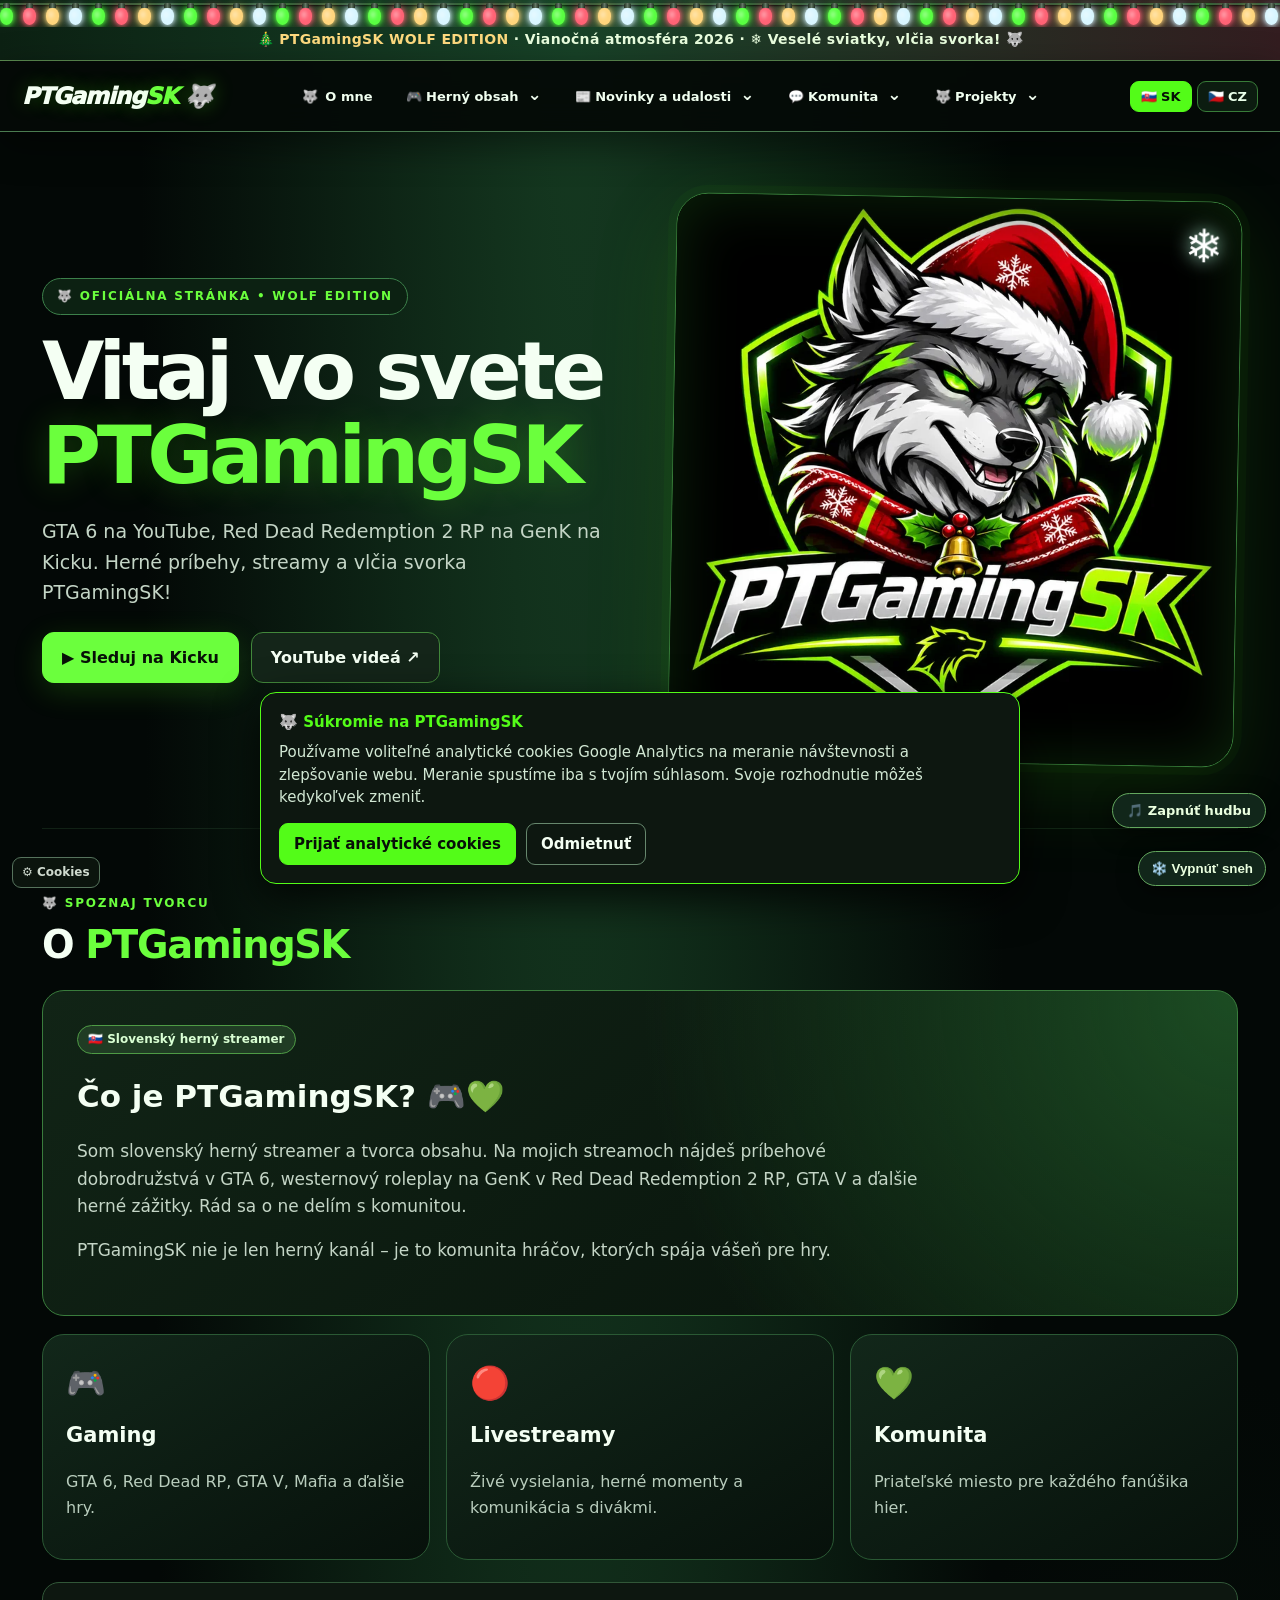
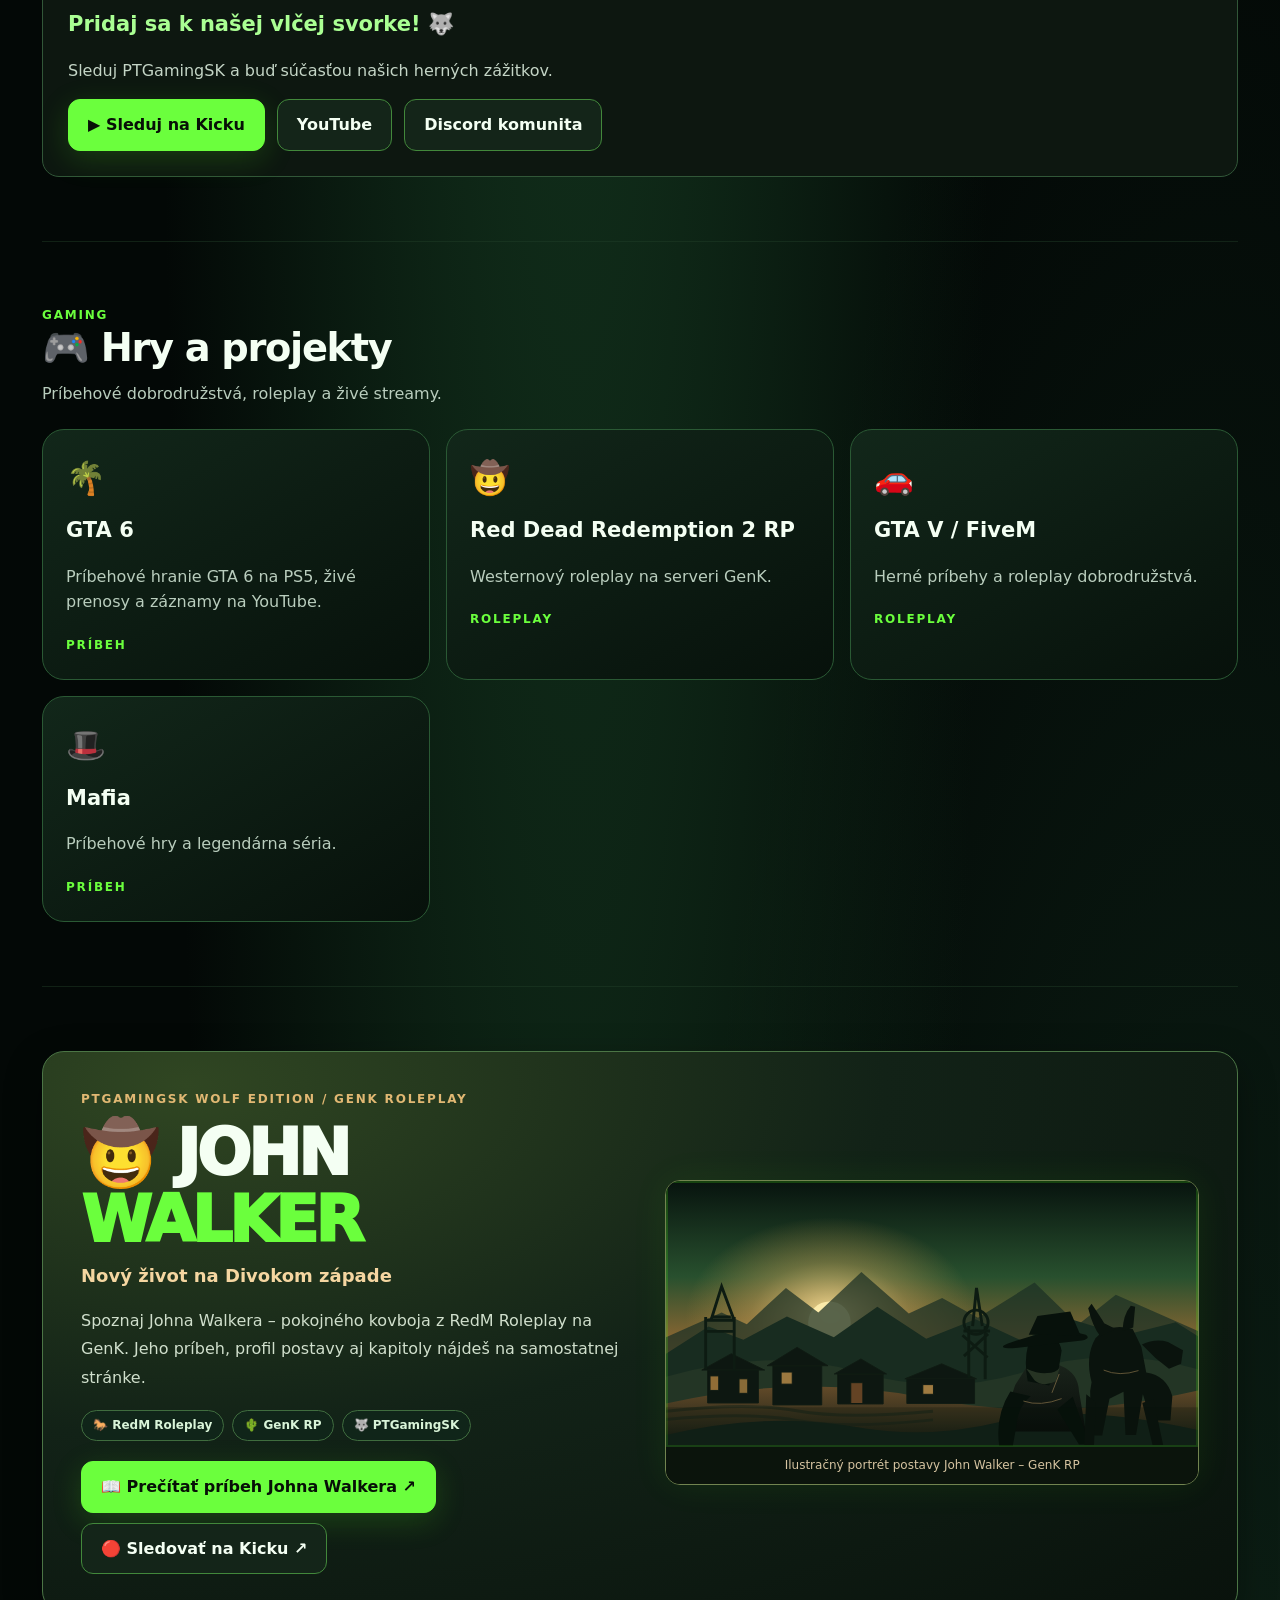
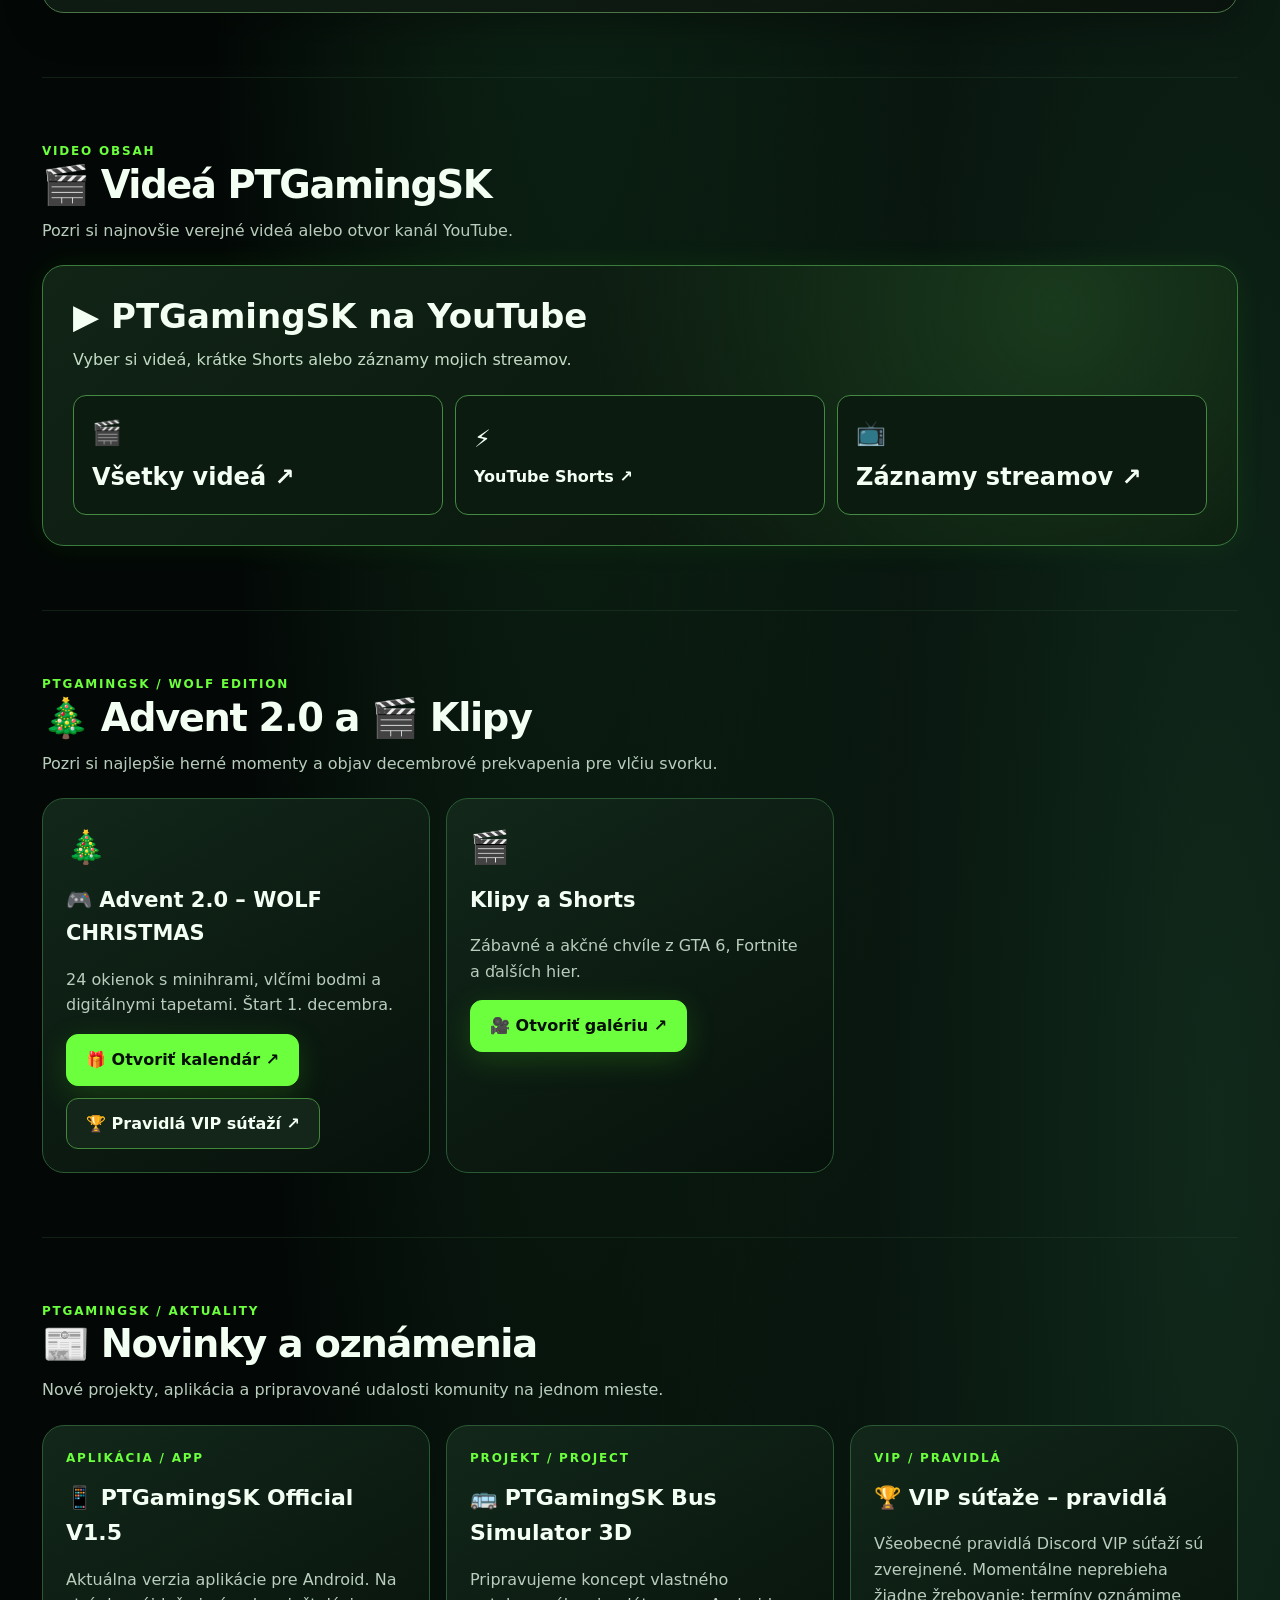
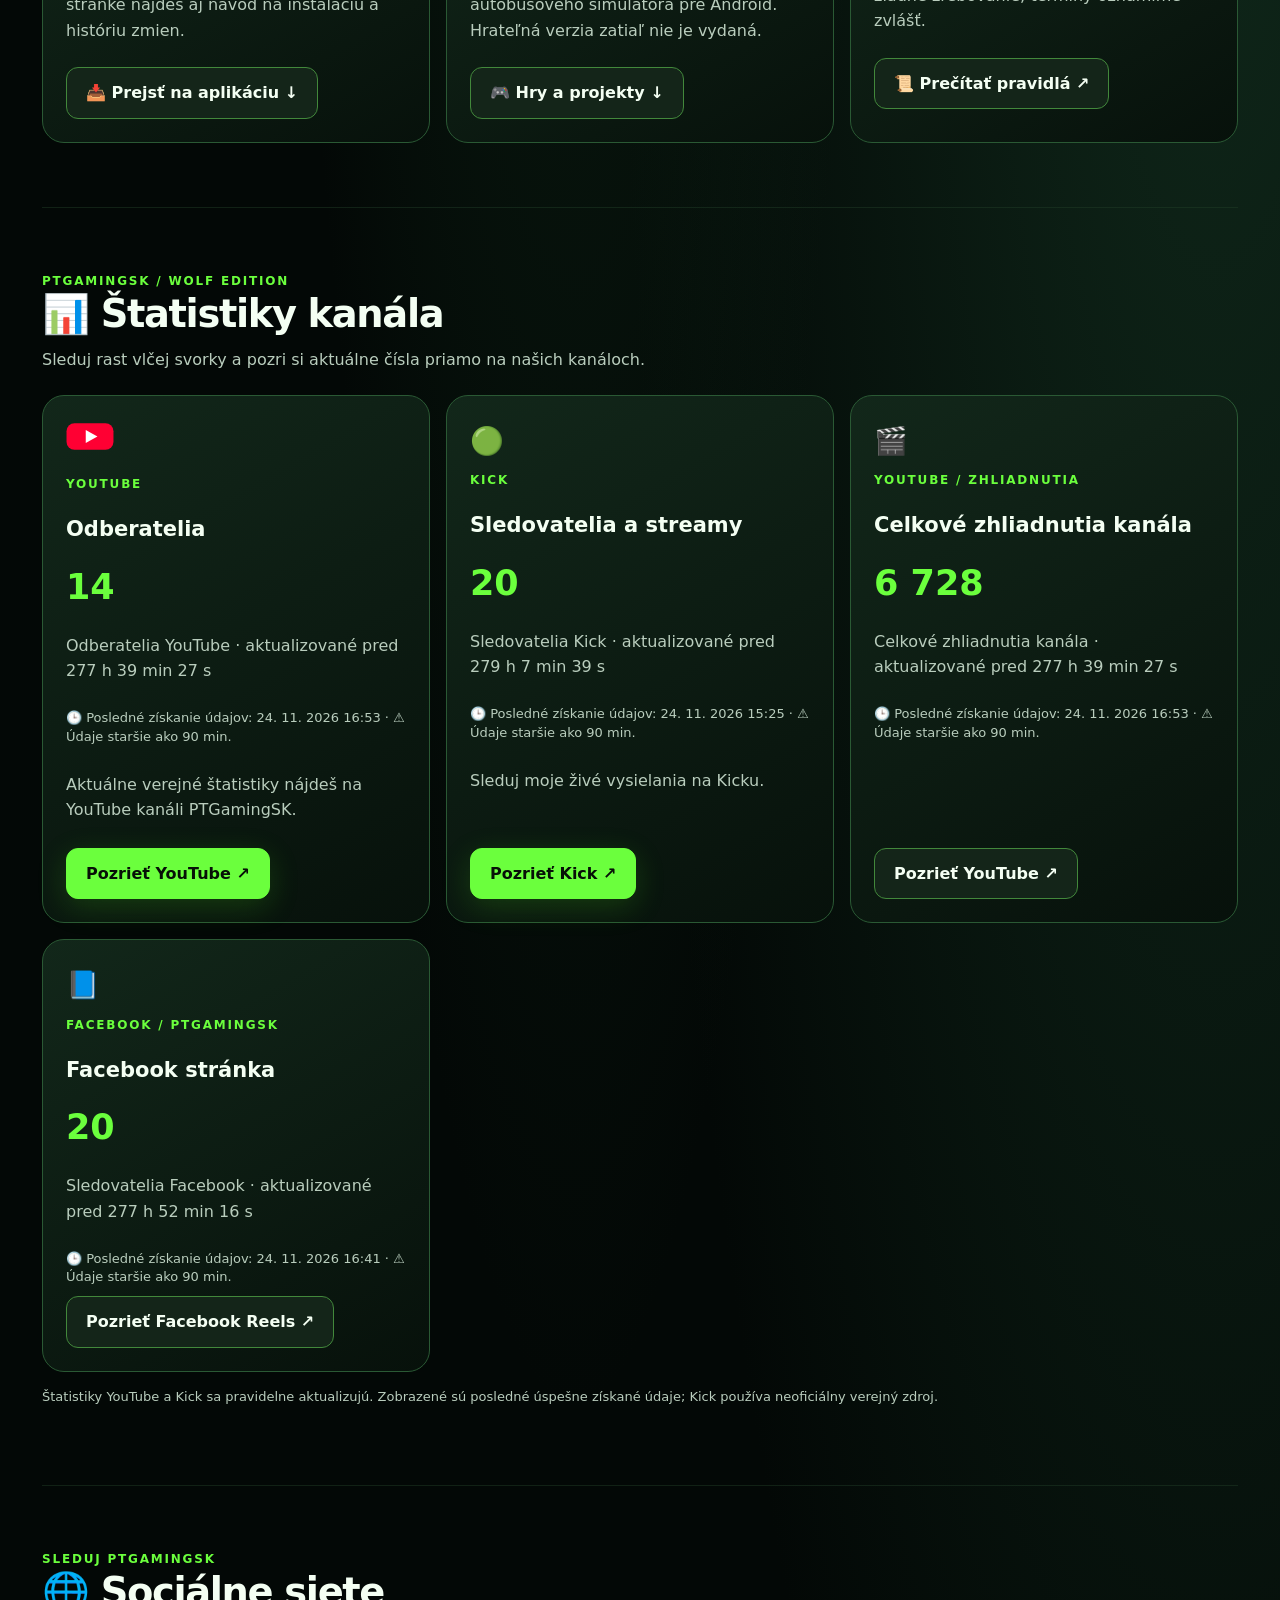
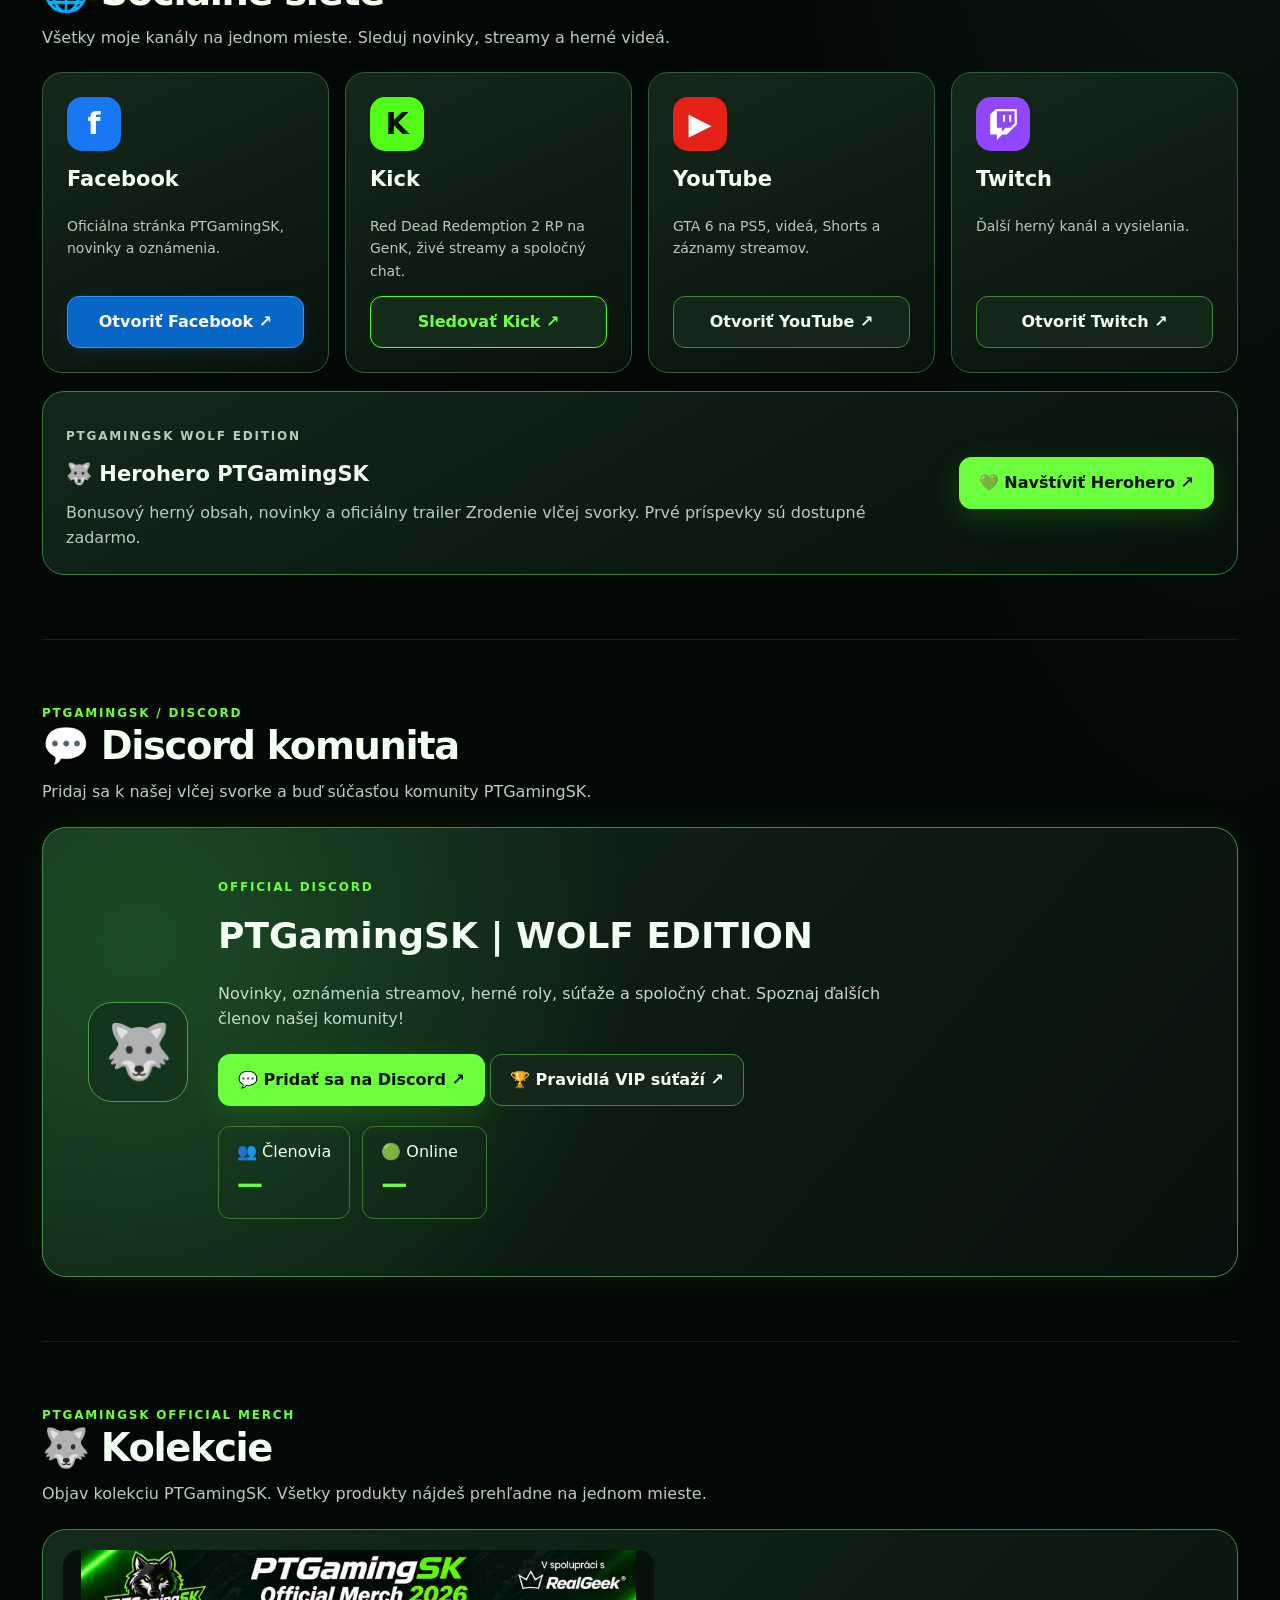
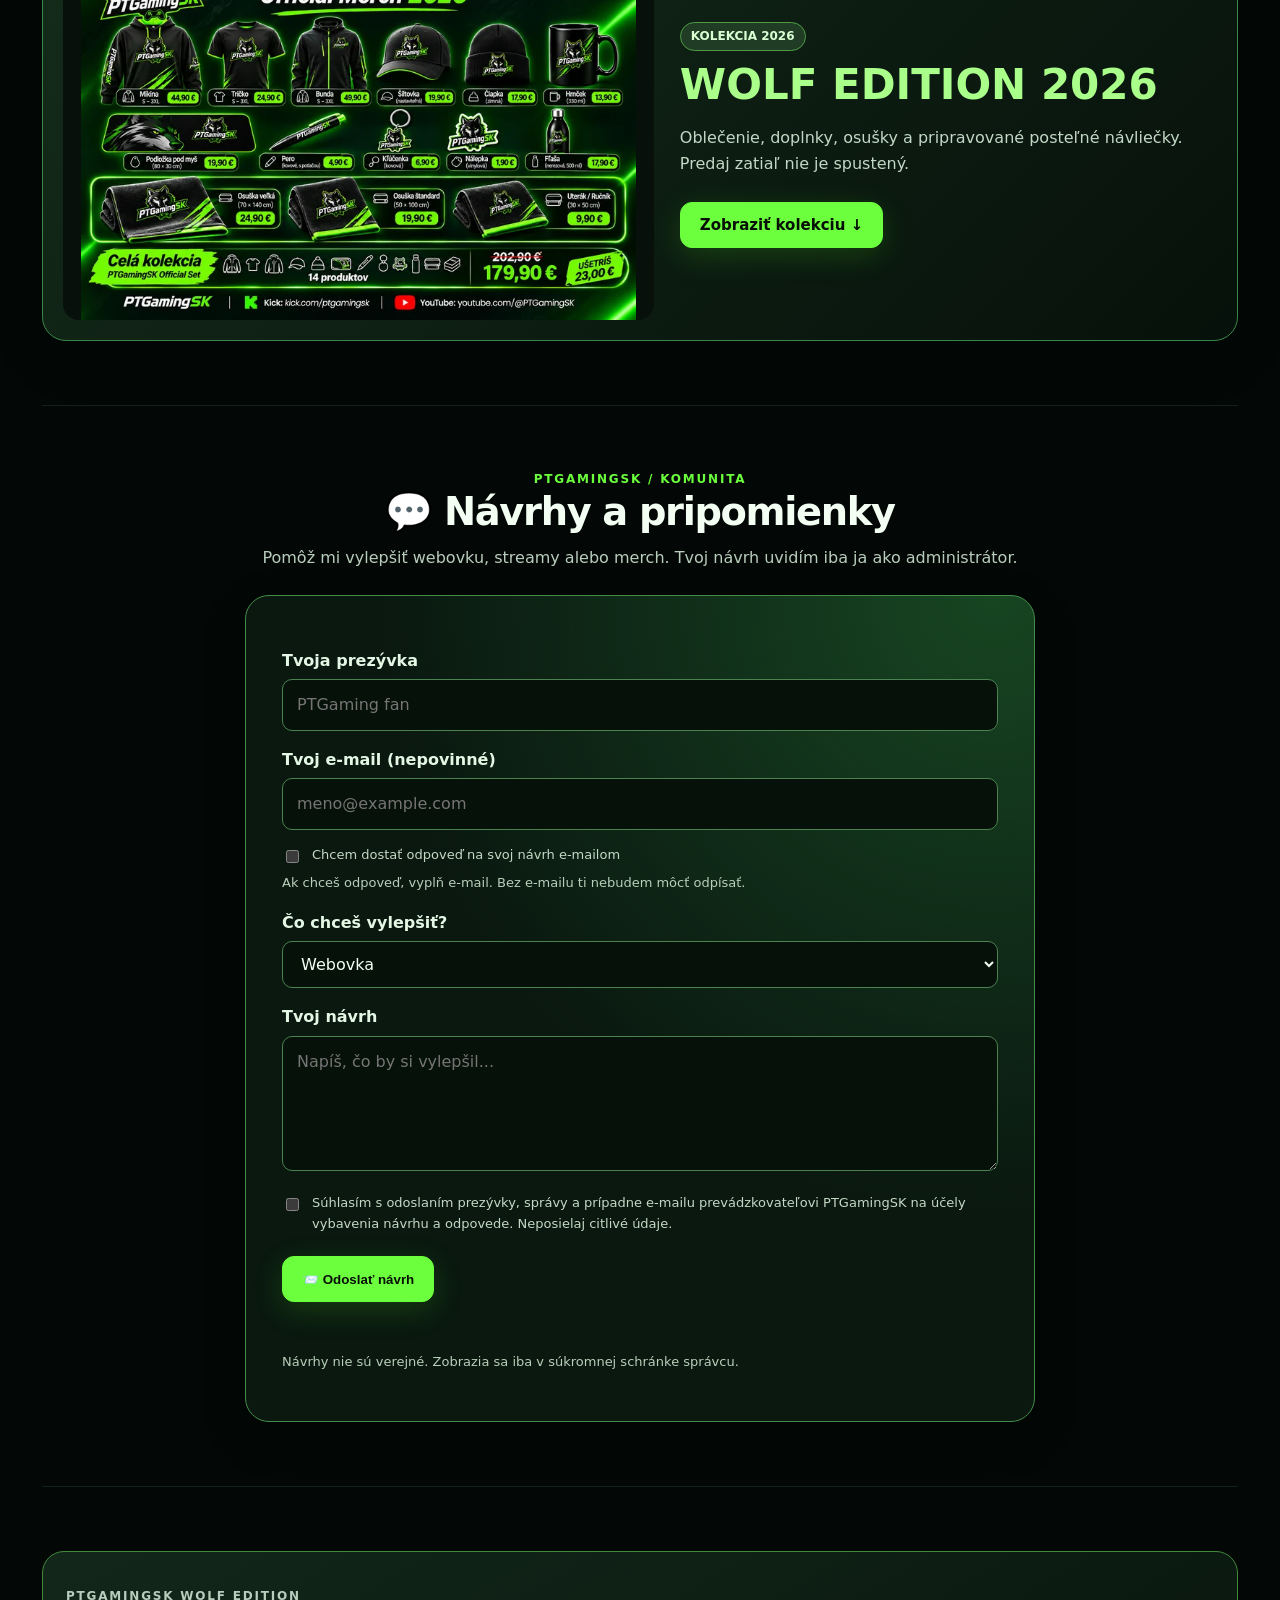
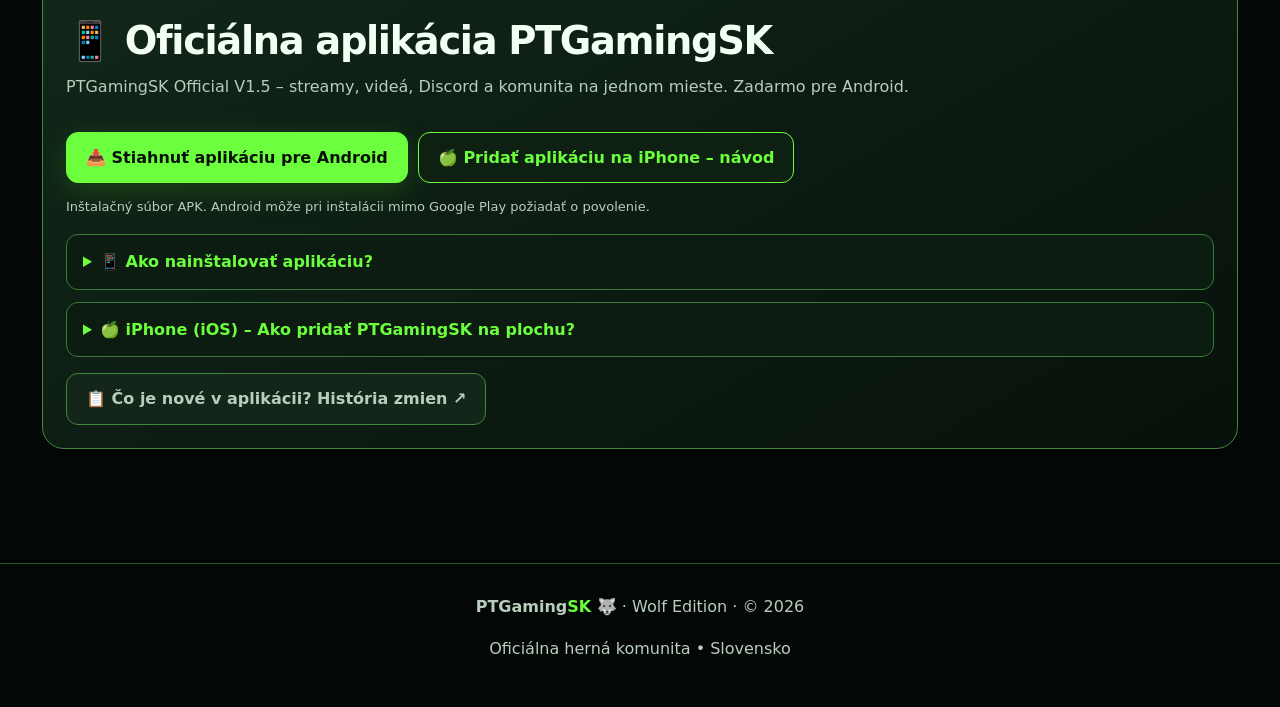
==== commit e80f5d99: "Rename Discord community and add automatic member counts" ====
--- a/index.html
+++ b/index.html
@@ -237,7 +237,7 @@
 <div class="links"><a class="btn" href="/pravidla-vip-sutaze.html" data-pt-sk="📜 Prečítať pravidlá ↗" data-pt-cz="📜 Přečíst pravidla ↗">📜 Prečítať pravidlá ↗</a></div></article>
 </div></section><section id="statistiky" aria-labelledby="pt-stats-title"><div class="kicker">PTGamingSK / WOLF EDITION</div><h2 id="pt-stats-title" data-pt-sk="📊 Štatistiky kanála" data-pt-cz="📊 Statistiky kanálu">📊 Štatistiky kanála</h2><p class="sub" data-pt-sk="Sleduj rast vlčej svorky a pozri si aktuálne čísla priamo na našich kanáloch." data-pt-cz="Sleduj růst vlčí smečky a podívej se na aktuální čísla přímo na našich kanálech.">Sleduj rast vlčej svorky a pozri si aktuálne čísla priamo na našich kanáloch.</p><div class="pt-stats-grid"><article class="card pt-stat-card"><div class="pt-stat-icon pt-youtube-logo" aria-label="YouTube"><svg viewBox="0 0 90 64" width="48" height="35" role="img" aria-label="YouTube"><rect x="1" y="7" width="88" height="50" rx="15" fill="#FF0033"/><path d="M37 20 L37 44 L59 32 Z" fill="#fff"/></svg></div><span class="tag">YOUTUBE</span><h3 data-pt-sk="Odberatelia" data-pt-cz="Odběratelé">Odberatelia</h3><div class="pt-stat-value" id="pt-youtube-subs" aria-live="polite">—</div><p id="pt-youtube-subs-label" data-pt-sk="Počet odberateľov – čaká sa na prepojenie" data-pt-cz="Počet odběratelů – čeká se na propojení">Počet odberateľov – čaká sa na prepojenie</p><p data-pt-sk="Aktuálne verejné štatistiky nájdeš na YouTube kanáli PTGamingSK." data-pt-cz="Aktuální veřejné statistiky najdeš na YouTube kanálu PTGamingSK.">Aktuálne verejné štatistiky nájdeš na YouTube kanáli PTGamingSK.</p><a class="btn primary" href="https://www.youtube.com/@PTGamingSK" target="_blank" rel="noopener noreferrer" data-pt-sk="Pozrieť YouTube ↗" data-pt-cz="Zobrazit YouTube ↗">Pozrieť YouTube ↗</a></article><article class="card pt-stat-card"><div class="pt-stat-icon">🟢</div><span class="tag">KICK</span><h3 data-pt-sk="Sledovatelia a streamy" data-pt-cz="Sledující a streamy">Sledovatelia a streamy</h3><div class="pt-stat-value" id="pt-kick-followers" aria-live="polite">—</div><p id="pt-kick-followers-label" data-pt-sk="Počet sledovateľov – čaká sa na prvú aktualizáciu" data-pt-cz="Počet sledujících – čeká se na první aktualizaci">Počet sledovateľov – čaká sa na prvú aktualizáciu</p><p data-pt-sk="Sleduj moje živé vysielania na Kicku." data-pt-cz="Sleduj moje živá vysílání na Kicku.">Sleduj moje živé vysielania na Kicku.</p><a class="btn primary" href="https://kick.com/ptgamingsk" target="_blank" rel="noopener noreferrer" data-pt-sk="Pozrieť Kick ↗" data-pt-cz="Zobrazit Kick ↗">Pozrieť Kick ↗</a></article><article class="card pt-stat-card"><div class="pt-stat-icon">🎬</div><span class="tag" data-pt-sk="YOUTUBE / ZHLIADNUTIA" data-pt-cz="YOUTUBE / ZHLÉDNUTÍ">YOUTUBE / ZHLIADNUTIA</span><h3 data-pt-sk="Celkové zhliadnutia kanála" data-pt-cz="Celková zhlédnutí kanálu">Celkové zhliadnutia kanála</h3><div class="pt-stat-value" id="pt-youtube-views" aria-live="polite">—</div><p id="pt-youtube-views-label" data-pt-sk="Zhliadnutia YouTube · čaká sa na načítanie" data-pt-cz="Zhlédnutí YouTube · čeká se na načtení">Zhliadnutia YouTube · čaká sa na načítanie</p><a class="btn" href="https://www.youtube.com/@PTGamingSK" target="_blank" rel="noopener noreferrer" data-pt-sk="Pozrieť YouTube ↗" data-pt-cz="Zobrazit YouTube ↗">Pozrieť YouTube ↗</a></article><article class="card pt-stat-card"><div class="pt-stat-icon">📘</div><span class="tag">FACEBOOK / PTGAMINGSK</span><h3 data-pt-sk="Facebook stránka" data-pt-cz="Facebook stránka">Facebook stránka</h3><div class="pt-stat-value" id="pt-facebook-followers" aria-live="polite">—</div><p id="pt-facebook-followers-label" data-pt-sk="Sledovatelia Facebook · čaká sa na prepojenie Meta API" data-pt-cz="Sledující Facebook · čeká se na propojení Meta API">Sledovatelia Facebook · čaká sa na prepojenie Meta API</p><a class="btn" href="https://www.facebook.com/PTGamingSK/reels/" target="_blank" rel="noopener noreferrer" data-pt-sk="Pozrieť Facebook Reels ↗" data-pt-cz="Zobrazit Facebook Reels ↗">Pozrieť Facebook Reels ↗</a></article></div><p class="pt-stats-note" data-pt-sk="Štatistiky YouTube a Kick sa pravidelne aktualizujú. Zobrazené sú posledné úspešne získané údaje; Kick používa neoficiálny verejný zdroj." data-pt-cz="Statistiky YouTube a Kick se pravidelně aktualizují. Zobrazují se poslední úspěšně získané údaje; Kick používá neoficiální veřejný zdroj.">Štatistiky YouTube a Kick sa pravidelne aktualizujú. Zobrazené sú posledné úspešne získané údaje; Kick používa neoficiálny verejný zdroj.</p></section><section class="pt-social-section" id="socialne-siete"><div class="kicker">Sleduj PTGamingSK</div><h2 data-pt-cz="🌐 Sociální sítě" data-pt-sk="🌐 Sociálne siete">🌐 Sociálne siete</h2><p class="sub" data-pt-cz="Všechny moje kanály na jednom místě. Sleduj novinky, streamy a herní videa." data-pt-sk="Všetky moje kanály na jednom mieste. Sleduj novinky, streamy a herné videá.">Všetky moje kanály na jednom mieste. Sleduj novinky, streamy a herné videá.</p><div class="pt-social-grid"><article class="pt-social-card facebook"><div class="pt-social-icon">f</div><h3>Facebook</h3><p data-pt-cz="Oficiální stránka PTGamingSK, novinky a oznámení." data-pt-sk="Oficiálna stránka PTGamingSK, novinky a oznámenia.">Oficiálna stránka PTGamingSK, novinky a oznámenia.</p><a class="btn social-facebook-btn" data-pt-cz="Otevřít Facebook ↗" data-pt-sk="Otvoriť Facebook ↗" href="https://www.facebook.com/PTGamingSK/" rel="noopener noreferrer" target="_blank">Otvoriť Facebook ↗</a></article><article class="pt-social-card kick"><div class="pt-social-icon">K</div><h3>Kick</h3><p data-pt-cz="Red Dead Redemption 2 RP na GenK, živé streamy a společný chat." data-pt-sk="Red Dead Redemption 2 RP na GenK, živé streamy a spoločný chat.">Red Dead Redemption 2 RP na GenK, živé streamy a spoločný chat.</p><a class="btn social-kick-btn" data-pt-cz="Sledovat Kick ↗" data-pt-sk="Sledovať Kick ↗" href="https://kick.com/ptgamingsk" rel="noopener noreferrer" target="_blank">Sledovať Kick ↗</a></article><article class="pt-social-card youtube"><div class="pt-social-icon">▶</div><h3>YouTube</h3><p data-pt-cz="GTA 6 na PS5, videa, Shorts a záznamy streamů." data-pt-sk="GTA 6 na PS5, videá, Shorts a záznamy streamov.">GTA 6 na PS5, videá, Shorts a záznamy streamov.</p><a class="btn" data-pt-cz="Otevřít YouTube ↗" data-pt-sk="Otvoriť YouTube ↗" href="https://www.youtube.com/@PTGamingSK" rel="noopener noreferrer" target="_blank">Otvoriť YouTube ↗</a></article><article class="pt-social-card twitch"><div class="pt-social-icon" aria-hidden="true"><svg xmlns="http://www.w3.org/2000/svg" width="31" height="31" viewBox="0 0 24 24" fill="currentColor" focusable="false"><path d="M11.571 4.714h1.715v5.143H11.57zm4.715 0H18v5.143h-1.714zM6 0L1.714 4.286v15.428h5.143V24l4.286-4.286h3.428L22.286 12V0zm14.571 11.143l-3.428 3.428h-3.429l-3 3v-3H6.857V1.714h13.714Z"/></svg></div><h3>Twitch</h3><p data-pt-cz="Další herní kanál a vysílání." data-pt-sk="Ďalší herný kanál a vysielania.">Ďalší herný kanál a vysielania.</p><a class="btn" data-pt-cz="Otevřít Twitch ↗" data-pt-sk="Otvoriť Twitch ↗" href="https://www.twitch.tv/pavoltichygaming" rel="noopener noreferrer" target="_blank">Otvoriť Twitch ↗</a></article></div><div class="card" id="pt-herohero" style="margin-top:18px;border-color:#397c3c;display:flex;align-items:center;justify-content:space-between;gap:18px;flex-wrap:wrap">
 <div style="flex:1 1 240px"><p class="kicker">PTGamingSK WOLF EDITION</p><h3 style="margin:4px 0 8px">🐺 Herohero PTGamingSK</h3><p style="margin:0;color:var(--muted)" data-pt-sk="Bonusový herný obsah, novinky a oficiálny trailer Zrodenie vlčej svorky. Prvé príspevky sú dostupné zadarmo." data-pt-cz="Bonusový herní obsah, novinky a oficiální trailer Zrození vlčí smečky. První příspěvky jsou dostupné zdarma.">Bonusový herný obsah, novinky a oficiálny trailer Zrodenie vlčej svorky. Prvé príspevky sú dostupné zadarmo.</p></div>
-<a class="btn primary" href="https://herohero.co/ptgamingsk" target="_blank" rel="noopener noreferrer" style="flex:0 1 auto" data-pt-sk="💚 Navštíviť Herohero ↗" data-pt-cz="💚 Navštívit Herohero ↗">💚 Navštíviť Herohero ↗</a></div></section><section id="discord"><div class="kicker">PTGamingSK / Discord</div><h2>💬 Discord komunita</h2><p class="sub" data-pt-cz="Přidej se k naší vlčí smečce a buď součástí komunity PTGamingSK." data-pt-sk="Pridaj sa k našej vlčej svorke a buď súčasťou komunity PTGamingSK.">Pridaj sa k našej vlčej svorke a buď súčasťou komunity PTGamingSK.</p><div class="pt-discord-panel"><div aria-hidden="true" class="pt-discord-mark">🐺</div><div class="pt-discord-body"><span class="tag">OFFICIAL DISCORD</span><h3>PT | Official Community</h3><p data-pt-cz="Novinky, oznámení streamů, herní role, soutěže a společný chat. Poznej další členy naší komunity!" data-pt-sk="Novinky, oznámenia streamov, herné roly, súťaže a spoločný chat. Spoznaj ďalších členov našej komunity!">Novinky, oznámenia streamov, herné roly, súťaže a spoločný chat. Spoznaj ďalších členov našej komunity!</p><a class="btn primary" data-pt-cz="💬 Přidat se na Discord ↗" data-pt-sk="💬 Pridať sa na Discord ↗" href="https://discord.gg/RSHP5XMgYN" rel="noopener noreferrer" target="_blank">💬 Pridať sa na Discord ↗</a> <a class="btn" href="/pravidla-vip-sutaze.html" data-pt-sk="🏆 Pravidlá VIP súťaží ↗" data-pt-cz="🏆 Pravidla VIP soutěží ↗">🏆 Pravidlá VIP súťaží ↗</a></div></div></section><section class="pt-collections" id="kolekcie"><div class="kicker">PTGamingSK OFFICIAL MERCH</div><h2 data-pt-cz="🐺 Kolekce" data-pt-sk="🐺 Kolekcie">🐺 Kolekcie</h2><p class="sub" data-pt-cz="Objev kolekci PTGamingSK. Všechny produkty najdeš přehledně na jednom místě." data-pt-sk="Objav kolekciu PTGamingSK. Všetky produkty nájdeš prehľadne na jednom mieste.">Objav kolekciu PTGamingSK. Všetky produkty nájdeš prehľadne na jednom mieste.</p><article class="pt-collection-card"><div class="pt-collection-photo"><img alt="Návrh kolekcie WOLF EDITION 2026" decoding="async" height="1024" loading="lazy" sizes="(max-width: 820px) calc(100vw - 76px), 600px" width="1535" src="assets/merch-2026.webp" srcset="assets/merch-2026-480.webp 480w, assets/merch-2026-768.webp 768w, assets/merch-2026.webp 1535w"/></div><div class="pt-collection-content"><span class="pill" data-pt-cz="KOLEKCE 2026" data-pt-sk="KOLEKCIA 2026">KOLEKCIA 2026</span><h3>WOLF EDITION 2026</h3><p data-pt-cz="Oblečení, doplňky, osušky a připravované povlečení. Prodej zatím nebyl spuštěn." data-pt-sk="Oblečenie, doplnky, osušky a pripravované posteľné návliečky. Predaj zatiaľ nie je spustený.">Oblečenie, doplnky, osušky a pripravované posteľné návliečky. Predaj zatiaľ nie je spustený.</p><button aria-controls="merch" aria-expanded="false" class="btn primary" data-pt-cz="Zobrazit kolekci ↓" data-pt-sk="Zobraziť kolekciu ↓" id="pt-collection-open" type="button">Zobraziť kolekciu ↓</button></div></article></section><section class="pt-collection-products" hidden="" id="merch"><div class="kicker">PTGamingSK Official Merch 2026</div><h2><span data-i18n="t30">🐺 Wolf Edition – celá kolekcia</span></h2><p class="sub"><span data-i18n="t31">Čierna, neónová zelená a náš vlk. Pozri si oblečenie, doplnky, osušky, uterák aj pripravované posteľné návliečky.</span></p><div class="merch-hero"><img alt="Vizuálny návrh kolekcie PTGamingSK Official Merch 2026 vrátane osušiek a uteráka" decoding="async" height="1024" loading="lazy" sizes="(max-width: 820px) calc(100vw - 76px), 600px" width="1535" src="assets/merch-2026.webp" srcset="assets/merch-2026-480.webp 480w, assets/merch-2026-768.webp 768w, assets/merch-2026.webp 1535w"/><div><span class="pill"><span data-i18n="t32">KONCEPT KOLEKCIE 2026</span></span><h3>PTGamingSK Official Merch 2026</h3><p><span data-i18n="t33">14 produktov s motívom PTGamingSK vrátane bundy a pripravované posteľné návliečky. Celá kolekcia má plánovanú zvýhodnenú cenu 179,90 € / 4 429 Kč. Predaj zatiaľ nie je spustený.</span></p><p><span data-i18n="t34">Objednávky ani platby na tejto stránke zatiaľ nie sú dostupné. Spolupráca a výroba produktov nie sú potvrdené.</span></p><a class="btn primary" href="#produkty"><span data-i18n="t35">Pozrieť produkty ↓</span></a></div></div><div class="merch-head" id="produkty"><h3><span data-i18n="t36">Produkty kolekcie</span></h3><p class="sub">Ceny v EUR a CZK · Predaj zatiaľ nie je spustený</p></div><div class="shop-actions"><button aria-controls="cart-panel" aria-expanded="false" id="cart-open" type="button">🛒 Košík (<span id="cart-count">0</span>)</button><button id="favorites-open" type="button">♡ Moje obľúbené (<span id="favorites-count">0</span>)</button></div><div class="cart-panel" hidden="" id="cart-panel"><div class="cart-heading"><h3>🛒 Môj košík</h3><span class="cart-badge" id="cart-badge">0 produktov</span></div><div id="cart-items"></div><div class="cart-totals"><span>Spolu: <span id="cart-eur">0,00 €</span></span><span id="cart-czk">0 Kč</span></div><p class="cart-note">Košík je zatiaľ nezáväzný. Objednávky a platby nie sú spustené.</p><div class="cart-bottom-actions"><button class="cart-continue" id="cart-continue" type="button">← Pokračovať vo výbere</button><button class="cart-action" id="cart-clear" type="button">Vyprázdniť košík</button></div></div><p aria-live="polite" class="shop-toast" id="shop-toast"></p><div class="shop-toolbar"><label for="product-search">Hľadať produkt / Hledat produkt</label><input autocomplete="off" id="product-search" placeholder="Napr. mikina, osuška..." type="search"/><label for="product-filter">Kategória / Kategorie</label><select id="product-filter"><option value="all">Všetky produkty / Všechny produkty</option><option value="clothes">Oblečenie / Oblečení</option><option value="accessories">Doplnky / Doplňky</option><option value="towels">Osušky a uteráky / Ručníky</option><option value="bedding">Posteľné návliečky / Povlečení</option></select><button aria-pressed="false" id="favorites-only" type="button">♡ Len obľúbené / Jen oblíbené</button><span aria-live="polite" id="product-count"></span></div><div class="grid"><article class="card product-card" data-category="clothes" data-image-index="1" data-name="mikina"><div class="product-gallery" data-product="Mikina"><button aria-label="Zväčšiť galériu: Mikina" class="gallery-stage" type="button"><div class="gallery-illustration"><span class="gallery-symbol">🧥</span><span class="gallery-mark">PTGamingSK · WOLF EDITION</span></div></button><div class="gallery-controls"><button aria-label="Mikina: Návrh" aria-pressed="true" class="gallery-thumb selected" data-slide="0" type="button">Produkt</button><button aria-label="Mikina: Kolekcia" aria-pressed="false" class="gallery-thumb" data-slide="1" type="button">Kolekcia</button></div></div><h3>Mikina</h3><label class="size-label"><span class="size-label-text">Vyber veľkosť</span><select aria-label="Veľkosť – Mikina" class="size-picker"><option value="">Vyber veľkosť</option><option>XS</option><option>S</option><option>M</option><option>L</option><option>XL</option><option>XXL</option><option>3XL</option><option>4XL</option><option>5XL</option></select></label><div class="price">44,90 € <span class="czk-price">1 100 Kč</span></div><span class="tag">Cena</span><div class="product-tools"><button aria-label="Pridať medzi obľúbené: Mikina" aria-pressed="false" class="favorite-toggle" type="button">♡ Obľúbené</button><button class="detail-toggle" type="button">ⓘ Detail produktu</button></div><button class="cart-action add-cart" type="button">🛒 Pridať do košíka</button></article><article class="card product-card" data-category="clothes" data-image-index="2" data-name="tričko"><div class="product-gallery" data-product="Tričko"><button aria-label="Zväčšiť galériu: Tričko" class="gallery-stage" type="button"><div class="gallery-illustration"><span class="gallery-symbol">👕</span><span class="gallery-mark">PTGamingSK · WOLF EDITION</span></div></button><div class="gallery-controls"><button aria-label="Tričko: Návrh" aria-pressed="true" class="gallery-thumb selected" data-slide="0" type="button">Produkt</button><button aria-label="Tričko: Kolekcia" aria-pressed="false" class="gallery-thumb" data-slide="1" type="button">Kolekcia</button></div></div><h3>Tričko</h3><label class="size-label"><span class="size-label-text">Vyber veľkosť</span><select aria-label="Veľkosť – Tričko" class="size-picker"><option value="">Vyber veľkosť</option><option>XS</option><option>S</option><option>M</option><option>L</option><option>XL</option><option>XXL</option><option>3XL</option><option>4XL</option><option>5XL</option></select></label><div class="price">24,90 € <span class="czk-price">610 Kč</span></div><span class="tag">Cena</span><div class="product-tools"><button aria-label="Pridať medzi obľúbené: Tričko" aria-pressed="false" class="favorite-toggle" type="button">♡ Obľúbené</button><button class="detail-toggle" type="button">ⓘ Detail produktu</button></div><button class="cart-action add-cart" type="button">🛒 Pridať do košíka</button></article><article class="card product-card" data-category="clothes" data-image-index="14" data-name="bunda"><div class="product-gallery" data-product="Bunda"><button aria-label="Zväčšiť galériu: Bunda" class="gallery-stage" type="button"><div class="gallery-illustration"><span class="gallery-symbol">🧥</span><span class="gallery-mark">PTGamingSK · WOLF EDITION</span></div></button><div class="gallery-controls"><button aria-label="Bunda: Návrh" aria-pressed="true" class="gallery-thumb selected" data-slide="0" type="button">Produkt</button><button aria-label="Bunda: Kolekcia" aria-pressed="false" class="gallery-thumb" data-slide="1" type="button">Kolekcia</button></div></div><h3><span data-i18n="t53">Bunda</span></h3><label class="size-label"><span class="size-label-text">Vyber veľkosť</span><select aria-label="Veľkosť – Bunda" class="size-picker"><option value="">Vyber veľkosť</option><option>XS</option><option>S</option><option>M</option><option>L</option><option>XL</option><option>XXL</option><option>3XL</option><option>4XL</option><option>5XL</option></select></label><div class="price">49,90 € <span class="czk-price">1 229 Kč</span></div><span class="tag">Cena</span><div class="product-tools"><button aria-label="Pridať medzi obľúbené: Bunda" aria-pressed="false" class="favorite-toggle" type="button">♡ Obľúbené</button><button class="detail-toggle" type="button">ⓘ Detail produktu</button></div><button class="cart-action add-cart" type="button">🛒 Pridať do košíka</button></article><article class="card product-card" data-category="accessories" data-image-index="3" data-name="šiltovka"><div class="product-gallery" data-product="Šiltovka"><button aria-label="Zväčšiť galériu: Šiltovka" class="gallery-stage" type="button"><div class="gallery-illustration"><span class="gallery-symbol">🧢</span><span class="gallery-mark">PTGamingSK · WOLF EDITION</span></div></button><div class="gallery-controls"><button aria-label="Šiltovka: Návrh" aria-pressed="true" class="gallery-thumb selected" data-slide="0" type="button">Produkt</button><button aria-label="Šiltovka: Kolekcia" aria-pressed="false" class="gallery-thumb" data-slide="1" type="button">Kolekcia</button></div></div><h3><span data-i18n="t37">Šiltovka</span></h3><p><span data-i18n="t38">Nastaviteľná</span></p><div class="price">19,90 € <span class="czk-price">490 Kč</span></div><span class="tag">Cena</span><div class="product-tools"><button aria-label="Pridať medzi obľúbené: Šiltovka" aria-pressed="false" class="favorite-toggle" type="button">♡ Obľúbené</button><button class="detail-toggle" type="button">ⓘ Detail produktu</button></div><button class="cart-action add-cart" type="button">🛒 Pridať do košíka</button></article><article class="card product-card" data-category="accessories" data-image-index="4" data-name="zimná čiapka"><div class="product-gallery" data-product="Zimná čiapka"><button aria-label="Zväčšiť galériu: Zimná čiapka" class="gallery-stage" type="button"><div class="gallery-illustration"><span class="gallery-symbol">🧶</span><span class="gallery-mark">PTGamingSK · WOLF EDITION</span></div></button><div class="gallery-controls"><button aria-label="Zimná čiapka: Návrh" aria-pressed="true" class="gallery-thumb selected" data-slide="0" type="button">Produkt</button><button aria-label="Zimná čiapka: Kolekcia" aria-pressed="false" class="gallery-thumb" data-slide="1" type="button">Kolekcia</button></div></div><h3><span data-i18n="t39">Zimná čiapka</span></h3><p><span data-i18n="t40">Univerzálna</span></p><div class="price">17,90 € <span class="czk-price">440 Kč</span></div><span class="tag">Cena</span><div class="product-tools"><button aria-label="Pridať medzi obľúbené: Zimná čiapka" aria-pressed="false" class="favorite-toggle" type="button">♡ Obľúbené</button><button class="detail-toggle" type="button">ⓘ Detail produktu</button></div><button class="cart-action add-cart" type="button">🛒 Pridať do košíka</button></article><article class="card product-card" data-category="accessories" data-image-index="5" data-name="hrnček"><div class="product-gallery" data-product="Hrnček"><button aria-label="Zväčšiť galériu: Hrnček" class="gallery-stage" type="button"><div class="gallery-illustration"><span class="gallery-symbol">☕</span><span class="gallery-mark">PTGamingSK · WOLF EDITION</span></div></button><div class="gallery-controls"><button aria-label="Hrnček: Návrh" aria-pressed="true" class="gallery-thumb selected" data-slide="0" type="button">Produkt</button><button aria-label="Hrnček: Kolekcia" aria-pressed="false" class="gallery-thumb" data-slide="1" type="button">Kolekcia</button></div></div><h3><span data-i18n="t41">Hrnček</span></h3><p>330 ml</p><div class="price">13,90 € <span class="czk-price">340 Kč</span></div><span class="tag">Cena</span><div class="product-tools"><button aria-label="Pridať medzi obľúbené: Hrnček" aria-pressed="false" class="favorite-toggle" type="button">♡ Obľúbené</button><button class="detail-toggle" type="button">ⓘ Detail produktu</button></div><button class="cart-action add-cart" type="button">🛒 Pridať do košíka</button></article><article class="card product-card" data-category="accessories" data-image-index="6" data-name="podložka pod myš"><div class="product-gallery" data-product="Podložka pod myš"><button aria-label="Zväčšiť galériu: Podložka pod myš" class="gallery-stage" type="button"><div class="gallery-illustration"><span class="gallery-symbol">🖱️</span><span class="gallery-mark">PTGamingSK · WOLF EDITION</span></div></button><div class="gallery-controls"><button aria-label="Podložka pod myš: Návrh" aria-pressed="true" class="gallery-thumb selected" data-slide="0" type="button">Produkt</button><button aria-label="Podložka pod myš: Kolekcia" aria-pressed="false" class="gallery-thumb" data-slide="1" type="button">Kolekcia</button></div></div><h3>Podložka pod myš</h3><p>80 × 30 cm</p><div class="price">19,90 € <span class="czk-price">490 Kč</span></div><span class="tag">Cena</span><div class="product-tools"><button aria-label="Pridať medzi obľúbené: Podložka pod myš" aria-pressed="false" class="favorite-toggle" type="button">♡ Obľúbené</button><button class="detail-toggle" type="button">ⓘ Detail produktu</button></div><button class="cart-action add-cart" type="button">🛒 Pridať do košíka</button></article><article class="card product-card" data-category="accessories" data-image-index="7" data-name="pero"><div class="product-gallery" data-product="Pero"><button aria-label="Zväčšiť galériu: Pero" class="gallery-stage" type="button"><div class="gallery-illustration"><span class="gallery-symbol">🖊️</span><span class="gallery-mark">PTGamingSK · WOLF EDITION</span></div></button><div class="gallery-controls"><button aria-label="Pero: Návrh" aria-pressed="true" class="gallery-thumb selected" data-slide="0" type="button">Produkt</button><button aria-label="Pero: Kolekcia" aria-pressed="false" class="gallery-thumb" data-slide="1" type="button">Kolekcia</button></div></div><h3>Pero</h3><p><span data-i18n="t42">Kovové, s potlačou</span></p><div class="price">4,90 € <span class="czk-price">120 Kč</span></div><span class="tag">Cena</span><div class="product-tools"><button aria-label="Pridať medzi obľúbené: Pero" aria-pressed="false" class="favorite-toggle" type="button">♡ Obľúbené</button><button class="detail-toggle" type="button">ⓘ Detail produktu</button></div><button class="cart-action add-cart" type="button">🛒 Pridať do košíka</button></article><article class="card product-card" data-category="accessories" data-image-index="8" data-name="kľúčenka"><div class="product-gallery" data-product="Kľúčenka"><button aria-label="Zväčšiť galériu: Kľúčenka" class="gallery-stage" type="button"><div class="gallery-illustration"><span class="gallery-symbol">🔑</span><span class="gallery-mark">PTGamingSK · WOLF EDITION</span></div></button><div class="gallery-controls"><button aria-label="Kľúčenka: Návrh" aria-pressed="true" class="gallery-thumb selected" data-slide="0" type="button">Produkt</button><button aria-label="Kľúčenka: Kolekcia" aria-pressed="false" class="gallery-thumb" data-slide="1" type="button">Kolekcia</button></div></div><h3><span data-i18n="t43">Kľúčenka</span></h3><p>Kovová</p><div class="price">6,90 € <span class="czk-price">170 Kč</span></div><span class="tag">Cena</span><div class="product-tools"><button aria-label="Pridať medzi obľúbené: Kľúčenka" aria-pressed="false" class="favorite-toggle" type="button">♡ Obľúbené</button><button class="detail-toggle" type="button">ⓘ Detail produktu</button></div><button class="cart-action add-cart" type="button">🛒 Pridať do košíka</button></article><article class="card product-card" data-category="accessories" data-image-index="9" data-name="nálepka"><div class="product-gallery" data-product="Nálepka"><button aria-label="Zväčšiť galériu: Nálepka" class="gallery-stage" type="button"><div class="gallery-illustration"><span class="gallery-symbol">🐺</span><span class="gallery-mark">PTGamingSK · WOLF EDITION</span></div></button><div class="gallery-controls"><button aria-label="Nálepka: Návrh" aria-pressed="true" class="gallery-thumb selected" data-slide="0" type="button">Produkt</button><button aria-label="Nálepka: Kolekcia" aria-pressed="false" class="gallery-thumb" data-slide="1" type="button">Kolekcia</button></div></div><h3><span data-i18n="t44">Nálepka</span></h3><p>Vinylová</p><div class="price">1,90 € <span class="czk-price">50 Kč</span></div><span class="tag">Cena</span><div class="product-tools"><button aria-label="Pridať medzi obľúbené: Nálepka" aria-pressed="false" class="favorite-toggle" type="button">♡ Obľúbené</button><button class="detail-toggle" type="button">ⓘ Detail produktu</button></div><button class="cart-action add-cart" type="button">🛒 Pridať do košíka</button></article><article class="card product-card" data-category="accessories" data-image-index="10" data-name="fľaša"><div class="product-gallery" data-product="Fľaša"><button aria-label="Zväčšiť galériu: Fľaša" class="gallery-stage" type="button"><div class="gallery-illustration"><span class="gallery-symbol">🍶</span><span class="gallery-mark">PTGamingSK · WOLF EDITION</span></div></button><div class="gallery-controls"><button aria-label="Fľaša: Návrh" aria-pressed="true" class="gallery-thumb selected" data-slide="0" type="button">Produkt</button><button aria-label="Fľaša: Kolekcia" aria-pressed="false" class="gallery-thumb" data-slide="1" type="button">Kolekcia</button></div></div><h3><span data-i18n="t45">Fľaša</span></h3><p>Nerezová, 500 ml</p><div class="price">17,90 € <span class="czk-price">440 Kč</span></div><span class="tag">Cena</span><div class="product-tools"><button aria-label="Pridať medzi obľúbené: Fľaša" aria-pressed="false" class="favorite-toggle" type="button">♡ Obľúbené</button><button class="detail-toggle" type="button">ⓘ Detail produktu</button></div><button class="cart-action add-cart" type="button">🛒 Pridať do košíka</button></article><article class="card product-card" data-category="towels" data-image-index="11" data-name="veľká osuška"><div class="product-gallery" data-product="Veľká osuška"><button aria-label="Zväčšiť galériu: Veľká osuška" class="gallery-stage" type="button"><div class="gallery-illustration"><span class="gallery-symbol">🛁</span><span class="gallery-mark">PTGamingSK · WOLF EDITION</span></div></button><div class="gallery-controls"><button aria-label="Veľká osuška: Návrh" aria-pressed="true" class="gallery-thumb selected" data-slide="0" type="button">Produkt</button><button aria-label="Veľká osuška: Kolekcia" aria-pressed="false" class="gallery-thumb" data-slide="1" type="button">Kolekcia</button></div></div><h3><span data-i18n="t46">Veľká osuška</span></h3><label class="size-label"><span class="size-label-text">Vyber rozmer</span><select aria-label="Rozmer – Veľká osuška" class="size-picker"><option value="">Vyber rozmer</option><option value="70 × 140 cm">70 × 140 cm</option></select></label><div class="price">24,90 € <span class="czk-price">610 Kč</span></div><span class="tag">Cena</span><div class="product-tools"><button aria-label="Pridať medzi obľúbené: Veľká osuška" aria-pressed="false" class="favorite-toggle" type="button">♡ Obľúbené</button><button class="detail-toggle" type="button">ⓘ Detail produktu</button></div><button class="cart-action add-cart" type="button">🛒 Pridať do košíka</button></article><article class="card product-card" data-category="towels" data-image-index="12" data-name="osuška"><div class="product-gallery" data-product="Osuška"><button aria-label="Zväčšiť galériu: Osuška" class="gallery-stage" type="button"><div class="gallery-illustration"><span class="gallery-symbol">🛁</span><span class="gallery-mark">PTGamingSK · WOLF EDITION</span></div></button><div class="gallery-controls"><button aria-label="Osuška: Návrh" aria-pressed="true" class="gallery-thumb selected" data-slide="0" type="button">Produkt</button><button aria-label="Osuška: Kolekcia" aria-pressed="false" class="gallery-thumb" data-slide="1" type="button">Kolekcia</button></div></div><h3>Osuška</h3><label class="size-label"><span class="size-label-text">Vyber rozmer</span><select aria-label="Rozmer – Osuška" class="size-picker"><option value="">Vyber rozmer</option><option value="50 × 100 cm">50 × 100 cm</option></select></label><div class="price">19,90 € <span class="czk-price">490 Kč</span></div><span class="tag">Cena</span><div class="product-tools"><button aria-label="Pridať medzi obľúbené: Osuška" aria-pressed="false" class="favorite-toggle" type="button">♡ Obľúbené</button><button class="detail-toggle" type="button">ⓘ Detail produktu</button></div><button class="cart-action add-cart" type="button">🛒 Pridať do košíka</button></article><article class="card product-card" data-category="towels" data-image-index="13" data-name="uterák"><div class="product-gallery" data-product="Uterák"><button aria-label="Zväčšiť galériu: Uterák" class="gallery-stage" type="button"><div class="gallery-illustration"><span class="gallery-symbol">🧺</span><span class="gallery-mark">PTGamingSK · WOLF EDITION</span></div></button><div class="gallery-controls"><button aria-label="Uterák: Návrh" aria-pressed="true" class="gallery-thumb selected" data-slide="0" type="button">Produkt</button><button aria-label="Uterák: Kolekcia" aria-pressed="false" class="gallery-thumb" data-slide="1" type="button">Kolekcia</button></div></div><h3><span data-i18n="t47">Uterák</span></h3><label class="size-label"><span class="size-label-text">Vyber rozmer</span><select aria-label="Rozmer – Uterák" class="size-picker"><option value="">Vyber rozmer</option><option value="30 × 50 cm">30 × 50 cm</option></select></label><div class="price">9,90 € <span class="czk-price">240 Kč</span></div><span class="tag">Cena</span><div class="product-tools"><button aria-label="Pridať medzi obľúbené: Uterák" aria-pressed="false" class="favorite-toggle" type="button">♡ Obľúbené</button><button class="detail-toggle" type="button">ⓘ Detail produktu</button></div><button class="cart-action add-cart" type="button">🛒 Pridať do košíka</button></article><article class="card product-card" data-category="bedding" data-image-index="15" data-name="posteľné návliečky"><div class="product-gallery" data-product="Posteľné návliečky – Vlčia svorka"><button aria-label="Zväčšiť galériu: Posteľné návliečky" class="gallery-stage" type="button"><div class="gallery-illustration"><span class="gallery-symbol">🛏️</span><span class="gallery-mark">PTGamingSK · WOLF EDITION</span></div></button><div class="gallery-controls"><button class="gallery-thumb selected" data-slide="0" type="button">Produkt</button><button class="gallery-thumb" data-slide="1" type="button">Kolekcia</button></div></div><h3>Posteľné návliečky – Vlčia svorka</h3><p>Súprava: paplón + vankúš · Koncept, predaj zatiaľ nie je spustený.</p><label class="size-label"><span class="size-label-text">Vyber rozmer</span><select aria-label="Rozmer – Posteľné návliečky" class="size-picker"><option value="">Vyber rozmer</option><option value="140 × 200 cm + 70 × 90 cm">140 × 200 cm + 70 × 90 cm</option></select></label><div class="price">0,00 € <span class="czk-price">0 Kč</span></div><span class="tag">Cena bude doplnená</span><div class="product-tools"><button aria-label="Pridať medzi obľúbené: Posteľné návliečky" aria-pressed="false" class="favorite-toggle" type="button">♡ Obľúbené</button><button class="detail-toggle" type="button">ⓘ Detail produktu</button></div><button class="cart-action add-cart" type="button">🛒 Pridať do košíka</button></article></div><div class="bedding-feature" id="navliecky"><div class="bedding-photo"><img alt="Ilustračný návrh posteľných návliečok PTGamingSK Vlčia svorka" decoding="async" height="1024" loading="lazy" sizes="(max-width: 720px) calc(100vw - 76px), 620px" width="1536" src="assets/products/product-15.webp" srcset="assets/products/product-15-720.webp 720w, assets/products/product-15.webp 1536w"/></div><div class="bedding-content"><span class="pill" data-i18n="t54">NOVINKA · PRIPRAVUJEME</span><h3>🛏️ <span data-i18n="t55">Posteľné návliečky – Vlčia svorka</span></h3><p data-i18n="t56">Čierno-zelený dizajn s vlkom a motívom PTGamingSK. Súprava: návliečka na paplón a vankúš.</p><p class="bedding-price" data-i18n="t57">Cena bude doplnená po potvrdení výroby.</p><p class="bedding-disclaimer" data-i18n="t58">Ide o ilustračný návrh. Produkt zatiaľ nie je možné objednať.</p></div></div><p class="notice" hidden="" id="products-empty">Nenašli sa žiadne produkty. Skús iné vyhľadávanie.</p><div class="collection-note"><h3><span data-i18n="t48">💚 Kompletná kolekcia</span></h3><p><span data-i18n="t49">Kompletná kolekcia obsahuje všetkých 14 produktov vrátane bundy. Plánovaná cena balíčka je 179,90 € / 4 429 Kč. Súčet plánovaných samostatných cien je 277,60 € / 6 819 Kč, takže úspora pri kúpe celej kolekcie vychádza 97,70 € / 2 390 Kč. Ceny sú plánované a predaj sa ešte nespustil.</span></p></div><div class="merch-extra"><h3>ℹ️ Informácie o kolekcii / Informace o kolekci</h3><details><summary>Sú produkty dostupné na objednanie?</summary><p>Nie. Ide o návrhy kolekcie 2026. Predaj, výroba ani spolupráca s dodávateľom zatiaľ nie sú potvrdené.</p></details><details><summary>Sú ceny v Kč pevne stanovené?</summary><p>Áno, ide o pevne zvolené plánované predajné ceny v Kč, nie o automatický kurzový prepočet. Pred spustením predaja sa ešte môžu zmeniť.</p></details><details><summary>Aké veľkosti budú dostupné?</summary><p>Pri mikine, tričku a bunde je možné vybrať plánované veľkosti XS až 5XL. Skutočná dostupnosť sa musí potvrdiť s výrobcom.</p></details><details><summary>Je možné objednať cez tento web?</summary><p>Zatiaľ nie. Stránka je prezentačný katalóg bez objednávok a platieb.</p></details></div></section><section aria-labelledby="pt-feedback-title" id="navrhy"><div class="kicker">PTGamingSK / Komunita</div><h2 data-pt-cz="💬 Návrhy a připomínky" data-pt-sk="💬 Návrhy a pripomienky" id="pt-feedback-title">💬 Návrhy a pripomienky</h2><p class="sub" data-pt-cz="Pomoz mi vylepšit web, streamy nebo merch. Tvůj návrh uvidím pouze já jako administrátor." data-pt-sk="Pomôž mi vylepšiť webovku, streamy alebo merch. Tvoj návrh uvidím iba ja ako administrátor.">Pomôž mi vylepšiť webovku, streamy alebo merch. Tvoj návrh uvidím iba ja ako administrátor.</p><div class="pt-feedback-panel"><form action="https://formspree.io/f/xppdyaqe" data-endpoint="https://formspree.io/f/xppdyaqe" id="pt-feedback-form" method="POST" novalidate=""><label data-pt-cz="Tvoje přezdívka" data-pt-sk="Tvoja prezývka" for="pt-feedback-name">Tvoja prezývka</label><input autocomplete="nickname" id="pt-feedback-name" maxlength="60" name="prezyvka" placeholder="PTGaming fan" required=""/><label for="pt-feedback-email" data-pt-sk="Tvoj e-mail (nepovinné)" data-pt-cz="Tvůj e-mail (nepovinné)">Tvoj e-mail (nepovinné)</label><input id="pt-feedback-email" name="email" type="email" autocomplete="email" maxlength="254" placeholder="meno@example.com"/><label class="pt-feedback-check"><input id="pt-feedback-reply" type="checkbox" name="chcem_odpoved" value="Áno"/><span data-pt-sk="Chcem dostať odpoveď na svoj návrh e-mailom" data-pt-cz="Chci dostat odpověď na svůj návrh e-mailem">Chcem dostať odpoveď na svoj návrh e-mailom</span></label><p class="pt-feedback-hint" data-pt-sk="Ak chceš odpoveď, vyplň e-mail. Bez e-mailu ti nebudem môcť odpísať." data-pt-cz="Pokud chceš odpověď, vyplň e-mail. Bez e-mailu ti nebudu moci odepsat.">Ak chceš odpoveď, vyplň e-mail. Bez e-mailu ti nebudem môcť odpísať.</p><label data-pt-cz="Co chceš vylepšit?" data-pt-sk="Čo chceš vylepšiť?" for="pt-feedback-category">Čo chceš vylepšiť?</label><select id="pt-feedback-category" name="kategoria" required=""><option data-pt-cz="Web" data-pt-sk="Webovka" value="Web">Webovka</option><option data-pt-cz="Streamy a videa" data-pt-sk="Streamy a videá" value="Streamy">Streamy a videá</option><option data-pt-cz="Merch a kolekce" data-pt-sk="Merch a kolekcie" value="Merch">Merch a kolekcie</option><option data-pt-cz="Jiný návrh" data-pt-sk="Iný návrh" value="Iné">Iný návrh</option></select><label data-pt-cz="Tvůj návrh" data-pt-sk="Tvoj návrh" for="pt-feedback-message">Tvoj návrh</label><textarea id="pt-feedback-message" maxlength="3000" minlength="10" name="navrh" placeholder="Napíš, čo by si vylepšil..." required=""></textarea><input aria-hidden="true" autocomplete="off" name="_gotcha" style="position:absolute;left:-9999px" tabindex="-1" type="text"/><label class="pt-feedback-check"><input id="pt-feedback-consent" required="" type="checkbox"/><span data-pt-cz="Souhlasím s odesláním přezdívky, zprávy a případně e-mailu provozovateli PTGamingSK za účelem vyřízení návrhu a odpovědi. Neposílej citlivé údaje." data-pt-sk="Súhlasím s odoslaním prezývky, správy a prípadne e-mailu prevádzkovateľovi PTGamingSK na účely vybavenia návrhu a odpovede. Neposielaj citlivé údaje.">Súhlasím s odoslaním prezývky, správy a prípadne e-mailu prevádzkovateľovi PTGamingSK na účely vybavenia návrhu a odpovede. Neposielaj citlivé údaje.</span></label><button class="btn primary" data-pt-cz="📨 Odeslat návrh" data-pt-sk="📨 Odoslať návrh" type="submit">📨 Odoslať návrh</button><p aria-live="polite" class="pt-feedback-status" id="pt-feedback-status" role="status"></p><p class="pt-feedback-hint" data-pt-cz="Návrhy nejsou veřejné. Zobrazí se pouze v soukromé schránce správce." data-pt-sk="Návrhy nie sú verejné. Zobrazia sa iba v súkromnej schránke správcu.">Návrhy nie sú verejné. Zobrazia sa iba v súkromnej schránke správcu.</p></form></div></section><section id="aplikacia" aria-labelledby="pt-app-title"><div class="card" style="border-color:#42883b"><p class="kicker">PTGamingSK WOLF EDITION</p><h2 id="pt-app-title" data-pt-sk="📱 Oficiálna aplikácia PTGamingSK" data-pt-cz="📱 Oficiální aplikace PTGamingSK">📱 Oficiálna aplikácia PTGamingSK</h2><p class="sub" data-pt-sk="PTGamingSK Official V1.5 – streamy, videá, Discord a komunita na jednom mieste. Zadarmo pre Android." data-pt-cz="PTGamingSK Official V1.5 – streamy, videa, Discord a komunita na jednom místě. Zdarma pro Android.">PTGamingSK Official V1.5 – streamy, videá, Discord a komunita na jednom mieste. Zadarmo pre Android.</p><a class="btn primary" href="/app-release.apk" download="PTGamingSK-Official-V1.5.apk" type="application/vnd.android.package-archive" data-pt-sk="📥 Stiahnuť aplikáciu pre Android" data-pt-cz="📥 Stáhnout aplikaci pro Android">📥 Stiahnuť aplikáciu pre Android</a><button class="btn" type="button" id="pt-ios-add-button" style="font:inherit;font-weight:800;cursor:pointer;margin:10px 0 0 10px;border-color:var(--green);color:var(--green);background:#0e2011" data-pt-sk="🍏 Pridať aplikáciu na iPhone – návod" data-pt-cz="🍏 Přidat aplikaci na iPhone – návod">🍏 Pridať aplikáciu na iPhone – návod</button><p style="color:var(--muted);font-size:13px;margin-top:14px" data-pt-sk="Inštalačný súbor APK. Android môže pri inštalácii mimo Google Play požiadať o povolenie." data-pt-cz="Instalační soubor APK. Android může při instalaci mimo Google Play požádat o povolení.">Inštalačný súbor APK. Android môže pri inštalácii mimo Google Play požiadať o povolenie.</p><details id="pt-app-install-guide" style="margin-top:16px;padding:14px 16px;border:1px solid #387c38;border-radius:12px;background:#0c1c10">
+<a class="btn primary" href="https://herohero.co/ptgamingsk" target="_blank" rel="noopener noreferrer" style="flex:0 1 auto" data-pt-sk="💚 Navštíviť Herohero ↗" data-pt-cz="💚 Navštívit Herohero ↗">💚 Navštíviť Herohero ↗</a></div></section><section id="discord"><div class="kicker">PTGamingSK / Discord</div><h2>💬 Discord komunita</h2><p class="sub" data-pt-cz="Přidej se k naší vlčí smečce a buď součástí komunity PTGamingSK." data-pt-sk="Pridaj sa k našej vlčej svorke a buď súčasťou komunity PTGamingSK.">Pridaj sa k našej vlčej svorke a buď súčasťou komunity PTGamingSK.</p><div class="pt-discord-panel"><div aria-hidden="true" class="pt-discord-mark">🐺</div><div class="pt-discord-body"><span class="tag">OFFICIAL DISCORD</span><h3>PTGamingSK | WOLF EDITION</h3><p data-pt-cz="Novinky, oznámení streamů, herní role, soutěže a společný chat. Poznej další členy naší komunity!" data-pt-sk="Novinky, oznámenia streamov, herné roly, súťaže a spoločný chat. Spoznaj ďalších členov našej komunity!">Novinky, oznámenia streamov, herné roly, súťaže a spoločný chat. Spoznaj ďalších členov našej komunity!</p><a class="btn primary" data-pt-cz="💬 Přidat se na Discord ↗" data-pt-sk="💬 Pridať sa na Discord ↗" href="https://discord.gg/RSHP5XMgYN" rel="noopener noreferrer" target="_blank">💬 Pridať sa na Discord ↗</a> <a class="btn" href="/pravidla-vip-sutaze.html" data-pt-sk="🏆 Pravidlá VIP súťaží ↗" data-pt-cz="🏆 Pravidla VIP soutěží ↗">🏆 Pravidlá VIP súťaží ↗</a><div class="pt-discord-stats" style="display:flex;flex-wrap:wrap;gap:12px;margin-top:20px" aria-live="polite"><div style="min-width:125px;padding:12px 18px;border:1px solid #3b7835;border-radius:12px"><span data-pt-sk="👥 Členovia" data-pt-cz="👥 Členové">👥 Členovia</span><strong id="pt-discord-members" style="display:block;font-size:26px;color:#69ff35">—</strong></div><div style="min-width:125px;padding:12px 18px;border:1px solid #3b7835;border-radius:12px"><span>🟢 Online</span><strong id="pt-discord-online" style="display:block;font-size:26px;color:#69ff35">—</strong></div><small id="pt-discord-status" style="flex-basis:100%"></small></div></div></div></section><script>(function(){async function refreshDiscord(){try{const r=await fetch('https://discord.com/api/v10/invites/RSHP5XMgYN?with_counts=true',{cache:'no-store'});if(!r.ok)throw new Error('Discord API');const d=await r.json();for(const [id,n] of [['pt-discord-members',d.approximate_member_count],['pt-discord-online',d.approximate_presence_count]]){document.getElementById(id).textContent=Number.isFinite(n)?n.toLocaleString(document.documentElement.lang||'sk'):'—';}document.getElementById('pt-discord-status').textContent='';}catch(e){document.getElementById('pt-discord-members').textContent='—';document.getElementById('pt-discord-online').textContent='—';}}refreshDiscord();setInterval(refreshDiscord,300000);})();</script><section class="pt-collections" id="kolekcie"><div class="kicker">PTGamingSK OFFICIAL MERCH</div><h2 data-pt-cz="🐺 Kolekce" data-pt-sk="🐺 Kolekcie">🐺 Kolekcie</h2><p class="sub" data-pt-cz="Objev kolekci PTGamingSK. Všechny produkty najdeš přehledně na jednom místě." data-pt-sk="Objav kolekciu PTGamingSK. Všetky produkty nájdeš prehľadne na jednom mieste.">Objav kolekciu PTGamingSK. Všetky produkty nájdeš prehľadne na jednom mieste.</p><article class="pt-collection-card"><div class="pt-collection-photo"><img alt="Návrh kolekcie WOLF EDITION 2026" decoding="async" height="1024" loading="lazy" sizes="(max-width: 820px) calc(100vw - 76px), 600px" width="1535" src="assets/merch-2026.webp" srcset="assets/merch-2026-480.webp 480w, assets/merch-2026-768.webp 768w, assets/merch-2026.webp 1535w"/></div><div class="pt-collection-content"><span class="pill" data-pt-cz="KOLEKCE 2026" data-pt-sk="KOLEKCIA 2026">KOLEKCIA 2026</span><h3>WOLF EDITION 2026</h3><p data-pt-cz="Oblečení, doplňky, osušky a připravované povlečení. Prodej zatím nebyl spuštěn." data-pt-sk="Oblečenie, doplnky, osušky a pripravované posteľné návliečky. Predaj zatiaľ nie je spustený.">Oblečenie, doplnky, osušky a pripravované posteľné návliečky. Predaj zatiaľ nie je spustený.</p><button aria-controls="merch" aria-expanded="false" class="btn primary" data-pt-cz="Zobrazit kolekci ↓" data-pt-sk="Zobraziť kolekciu ↓" id="pt-collection-open" type="button">Zobraziť kolekciu ↓</button></div></article></section><section class="pt-collection-products" hidden="" id="merch"><div class="kicker">PTGamingSK Official Merch 2026</div><h2><span data-i18n="t30">🐺 Wolf Edition – celá kolekcia</span></h2><p class="sub"><span data-i18n="t31">Čierna, neónová zelená a náš vlk. Pozri si oblečenie, doplnky, osušky, uterák aj pripravované posteľné návliečky.</span></p><div class="merch-hero"><img alt="Vizuálny návrh kolekcie PTGamingSK Official Merch 2026 vrátane osušiek a uteráka" decoding="async" height="1024" loading="lazy" sizes="(max-width: 820px) calc(100vw - 76px), 600px" width="1535" src="assets/merch-2026.webp" srcset="assets/merch-2026-480.webp 480w, assets/merch-2026-768.webp 768w, assets/merch-2026.webp 1535w"/><div><span class="pill"><span data-i18n="t32">KONCEPT KOLEKCIE 2026</span></span><h3>PTGamingSK Official Merch 2026</h3><p><span data-i18n="t33">14 produktov s motívom PTGamingSK vrátane bundy a pripravované posteľné návliečky. Celá kolekcia má plánovanú zvýhodnenú cenu 179,90 € / 4 429 Kč. Predaj zatiaľ nie je spustený.</span></p><p><span data-i18n="t34">Objednávky ani platby na tejto stránke zatiaľ nie sú dostupné. Spolupráca a výroba produktov nie sú potvrdené.</span></p><a class="btn primary" href="#produkty"><span data-i18n="t35">Pozrieť produkty ↓</span></a></div></div><div class="merch-head" id="produkty"><h3><span data-i18n="t36">Produkty kolekcie</span></h3><p class="sub">Ceny v EUR a CZK · Predaj zatiaľ nie je spustený</p></div><div class="shop-actions"><button aria-controls="cart-panel" aria-expanded="false" id="cart-open" type="button">🛒 Košík (<span id="cart-count">0</span>)</button><button id="favorites-open" type="button">♡ Moje obľúbené (<span id="favorites-count">0</span>)</button></div><div class="cart-panel" hidden="" id="cart-panel"><div class="cart-heading"><h3>🛒 Môj košík</h3><span class="cart-badge" id="cart-badge">0 produktov</span></div><div id="cart-items"></div><div class="cart-totals"><span>Spolu: <span id="cart-eur">0,00 €</span></span><span id="cart-czk">0 Kč</span></div><p class="cart-note">Košík je zatiaľ nezáväzný. Objednávky a platby nie sú spustené.</p><div class="cart-bottom-actions"><button class="cart-continue" id="cart-continue" type="button">← Pokračovať vo výbere</button><button class="cart-action" id="cart-clear" type="button">Vyprázdniť košík</button></div></div><p aria-live="polite" class="shop-toast" id="shop-toast"></p><div class="shop-toolbar"><label for="product-search">Hľadať produkt / Hledat produkt</label><input autocomplete="off" id="product-search" placeholder="Napr. mikina, osuška..." type="search"/><label for="product-filter">Kategória / Kategorie</label><select id="product-filter"><option value="all">Všetky produkty / Všechny produkty</option><option value="clothes">Oblečenie / Oblečení</option><option value="accessories">Doplnky / Doplňky</option><option value="towels">Osušky a uteráky / Ručníky</option><option value="bedding">Posteľné návliečky / Povlečení</option></select><button aria-pressed="false" id="favorites-only" type="button">♡ Len obľúbené / Jen oblíbené</button><span aria-live="polite" id="product-count"></span></div><div class="grid"><article class="card product-card" data-category="clothes" data-image-index="1" data-name="mikina"><div class="product-gallery" data-product="Mikina"><button aria-label="Zväčšiť galériu: Mikina" class="gallery-stage" type="button"><div class="gallery-illustration"><span class="gallery-symbol">🧥</span><span class="gallery-mark">PTGamingSK · WOLF EDITION</span></div></button><div class="gallery-controls"><button aria-label="Mikina: Návrh" aria-pressed="true" class="gallery-thumb selected" data-slide="0" type="button">Produkt</button><button aria-label="Mikina: Kolekcia" aria-pressed="false" class="gallery-thumb" data-slide="1" type="button">Kolekcia</button></div></div><h3>Mikina</h3><label class="size-label"><span class="size-label-text">Vyber veľkosť</span><select aria-label="Veľkosť – Mikina" class="size-picker"><option value="">Vyber veľkosť</option><option>XS</option><option>S</option><option>M</option><option>L</option><option>XL</option><option>XXL</option><option>3XL</option><option>4XL</option><option>5XL</option></select></label><div class="price">44,90 € <span class="czk-price">1 100 Kč</span></div><span class="tag">Cena</span><div class="product-tools"><button aria-label="Pridať medzi obľúbené: Mikina" aria-pressed="false" class="favorite-toggle" type="button">♡ Obľúbené</button><button class="detail-toggle" type="button">ⓘ Detail produktu</button></div><button class="cart-action add-cart" type="button">🛒 Pridať do košíka</button></article><article class="card product-card" data-category="clothes" data-image-index="2" data-name="tričko"><div class="product-gallery" data-product="Tričko"><button aria-label="Zväčšiť galériu: Tričko" class="gallery-stage" type="button"><div class="gallery-illustration"><span class="gallery-symbol">👕</span><span class="gallery-mark">PTGamingSK · WOLF EDITION</span></div></button><div class="gallery-controls"><button aria-label="Tričko: Návrh" aria-pressed="true" class="gallery-thumb selected" data-slide="0" type="button">Produkt</button><button aria-label="Tričko: Kolekcia" aria-pressed="false" class="gallery-thumb" data-slide="1" type="button">Kolekcia</button></div></div><h3>Tričko</h3><label class="size-label"><span class="size-label-text">Vyber veľkosť</span><select aria-label="Veľkosť – Tričko" class="size-picker"><option value="">Vyber veľkosť</option><option>XS</option><option>S</option><option>M</option><option>L</option><option>XL</option><option>XXL</option><option>3XL</option><option>4XL</option><option>5XL</option></select></label><div class="price">24,90 € <span class="czk-price">610 Kč</span></div><span class="tag">Cena</span><div class="product-tools"><button aria-label="Pridať medzi obľúbené: Tričko" aria-pressed="false" class="favorite-toggle" type="button">♡ Obľúbené</button><button class="detail-toggle" type="button">ⓘ Detail produktu</button></div><button class="cart-action add-cart" type="button">🛒 Pridať do košíka</button></article><article class="card product-card" data-category="clothes" data-image-index="14" data-name="bunda"><div class="product-gallery" data-product="Bunda"><button aria-label="Zväčšiť galériu: Bunda" class="gallery-stage" type="button"><div class="gallery-illustration"><span class="gallery-symbol">🧥</span><span class="gallery-mark">PTGamingSK · WOLF EDITION</span></div></button><div class="gallery-controls"><button aria-label="Bunda: Návrh" aria-pressed="true" class="gallery-thumb selected" data-slide="0" type="button">Produkt</button><button aria-label="Bunda: Kolekcia" aria-pressed="false" class="gallery-thumb" data-slide="1" type="button">Kolekcia</button></div></div><h3><span data-i18n="t53">Bunda</span></h3><label class="size-label"><span class="size-label-text">Vyber veľkosť</span><select aria-label="Veľkosť – Bunda" class="size-picker"><option value="">Vyber veľkosť</option><option>XS</option><option>S</option><option>M</option><option>L</option><option>XL</option><option>XXL</option><option>3XL</option><option>4XL</option><option>5XL</option></select></label><div class="price">49,90 € <span class="czk-price">1 229 Kč</span></div><span class="tag">Cena</span><div class="product-tools"><button aria-label="Pridať medzi obľúbené: Bunda" aria-pressed="false" class="favorite-toggle" type="button">♡ Obľúbené</button><button class="detail-toggle" type="button">ⓘ Detail produktu</button></div><button class="cart-action add-cart" type="button">🛒 Pridať do košíka</button></article><article class="card product-card" data-category="accessories" data-image-index="3" data-name="šiltovka"><div class="product-gallery" data-product="Šiltovka"><button aria-label="Zväčšiť galériu: Šiltovka" class="gallery-stage" type="button"><div class="gallery-illustration"><span class="gallery-symbol">🧢</span><span class="gallery-mark">PTGamingSK · WOLF EDITION</span></div></button><div class="gallery-controls"><button aria-label="Šiltovka: Návrh" aria-pressed="true" class="gallery-thumb selected" data-slide="0" type="button">Produkt</button><button aria-label="Šiltovka: Kolekcia" aria-pressed="false" class="gallery-thumb" data-slide="1" type="button">Kolekcia</button></div></div><h3><span data-i18n="t37">Šiltovka</span></h3><p><span data-i18n="t38">Nastaviteľná</span></p><div class="price">19,90 € <span class="czk-price">490 Kč</span></div><span class="tag">Cena</span><div class="product-tools"><button aria-label="Pridať medzi obľúbené: Šiltovka" aria-pressed="false" class="favorite-toggle" type="button">♡ Obľúbené</button><button class="detail-toggle" type="button">ⓘ Detail produktu</button></div><button class="cart-action add-cart" type="button">🛒 Pridať do košíka</button></article><article class="card product-card" data-category="accessories" data-image-index="4" data-name="zimná čiapka"><div class="product-gallery" data-product="Zimná čiapka"><button aria-label="Zväčšiť galériu: Zimná čiapka" class="gallery-stage" type="button"><div class="gallery-illustration"><span class="gallery-symbol">🧶</span><span class="gallery-mark">PTGamingSK · WOLF EDITION</span></div></button><div class="gallery-controls"><button aria-label="Zimná čiapka: Návrh" aria-pressed="true" class="gallery-thumb selected" data-slide="0" type="button">Produkt</button><button aria-label="Zimná čiapka: Kolekcia" aria-pressed="false" class="gallery-thumb" data-slide="1" type="button">Kolekcia</button></div></div><h3><span data-i18n="t39">Zimná čiapka</span></h3><p><span data-i18n="t40">Univerzálna</span></p><div class="price">17,90 € <span class="czk-price">440 Kč</span></div><span class="tag">Cena</span><div class="product-tools"><button aria-label="Pridať medzi obľúbené: Zimná čiapka" aria-pressed="false" class="favorite-toggle" type="button">♡ Obľúbené</button><button class="detail-toggle" type="button">ⓘ Detail produktu</button></div><button class="cart-action add-cart" type="button">🛒 Pridať do košíka</button></article><article class="card product-card" data-category="accessories" data-image-index="5" data-name="hrnček"><div class="product-gallery" data-product="Hrnček"><button aria-label="Zväčšiť galériu: Hrnček" class="gallery-stage" type="button"><div class="gallery-illustration"><span class="gallery-symbol">☕</span><span class="gallery-mark">PTGamingSK · WOLF EDITION</span></div></button><div class="gallery-controls"><button aria-label="Hrnček: Návrh" aria-pressed="true" class="gallery-thumb selected" data-slide="0" type="button">Produkt</button><button aria-label="Hrnček: Kolekcia" aria-pressed="false" class="gallery-thumb" data-slide="1" type="button">Kolekcia</button></div></div><h3><span data-i18n="t41">Hrnček</span></h3><p>330 ml</p><div class="price">13,90 € <span class="czk-price">340 Kč</span></div><span class="tag">Cena</span><div class="product-tools"><button aria-label="Pridať medzi obľúbené: Hrnček" aria-pressed="false" class="favorite-toggle" type="button">♡ Obľúbené</button><button class="detail-toggle" type="button">ⓘ Detail produktu</button></div><button class="cart-action add-cart" type="button">🛒 Pridať do košíka</button></article><article class="card product-card" data-category="accessories" data-image-index="6" data-name="podložka pod myš"><div class="product-gallery" data-product="Podložka pod myš"><button aria-label="Zväčšiť galériu: Podložka pod myš" class="gallery-stage" type="button"><div class="gallery-illustration"><span class="gallery-symbol">🖱️</span><span class="gallery-mark">PTGamingSK · WOLF EDITION</span></div></button><div class="gallery-controls"><button aria-label="Podložka pod myš: Návrh" aria-pressed="true" class="gallery-thumb selected" data-slide="0" type="button">Produkt</button><button aria-label="Podložka pod myš: Kolekcia" aria-pressed="false" class="gallery-thumb" data-slide="1" type="button">Kolekcia</button></div></div><h3>Podložka pod myš</h3><p>80 × 30 cm</p><div class="price">19,90 € <span class="czk-price">490 Kč</span></div><span class="tag">Cena</span><div class="product-tools"><button aria-label="Pridať medzi obľúbené: Podložka pod myš" aria-pressed="false" class="favorite-toggle" type="button">♡ Obľúbené</button><button class="detail-toggle" type="button">ⓘ Detail produktu</button></div><button class="cart-action add-cart" type="button">🛒 Pridať do košíka</button></article><article class="card product-card" data-category="accessories" data-image-index="7" data-name="pero"><div class="product-gallery" data-product="Pero"><button aria-label="Zväčšiť galériu: Pero" class="gallery-stage" type="button"><div class="gallery-illustration"><span class="gallery-symbol">🖊️</span><span class="gallery-mark">PTGamingSK · WOLF EDITION</span></div></button><div class="gallery-controls"><button aria-label="Pero: Návrh" aria-pressed="true" class="gallery-thumb selected" data-slide="0" type="button">Produkt</button><button aria-label="Pero: Kolekcia" aria-pressed="false" class="gallery-thumb" data-slide="1" type="button">Kolekcia</button></div></div><h3>Pero</h3><p><span data-i18n="t42">Kovové, s potlačou</span></p><div class="price">4,90 € <span class="czk-price">120 Kč</span></div><span class="tag">Cena</span><div class="product-tools"><button aria-label="Pridať medzi obľúbené: Pero" aria-pressed="false" class="favorite-toggle" type="button">♡ Obľúbené</button><button class="detail-toggle" type="button">ⓘ Detail produktu</button></div><button class="cart-action add-cart" type="button">🛒 Pridať do košíka</button></article><article class="card product-card" data-category="accessories" data-image-index="8" data-name="kľúčenka"><div class="product-gallery" data-product="Kľúčenka"><button aria-label="Zväčšiť galériu: Kľúčenka" class="gallery-stage" type="button"><div class="gallery-illustration"><span class="gallery-symbol">🔑</span><span class="gallery-mark">PTGamingSK · WOLF EDITION</span></div></button><div class="gallery-controls"><button aria-label="Kľúčenka: Návrh" aria-pressed="true" class="gallery-thumb selected" data-slide="0" type="button">Produkt</button><button aria-label="Kľúčenka: Kolekcia" aria-pressed="false" class="gallery-thumb" data-slide="1" type="button">Kolekcia</button></div></div><h3><span data-i18n="t43">Kľúčenka</span></h3><p>Kovová</p><div class="price">6,90 € <span class="czk-price">170 Kč</span></div><span class="tag">Cena</span><div class="product-tools"><button aria-label="Pridať medzi obľúbené: Kľúčenka" aria-pressed="false" class="favorite-toggle" type="button">♡ Obľúbené</button><button class="detail-toggle" type="button">ⓘ Detail produktu</button></div><button class="cart-action add-cart" type="button">🛒 Pridať do košíka</button></article><article class="card product-card" data-category="accessories" data-image-index="9" data-name="nálepka"><div class="product-gallery" data-product="Nálepka"><button aria-label="Zväčšiť galériu: Nálepka" class="gallery-stage" type="button"><div class="gallery-illustration"><span class="gallery-symbol">🐺</span><span class="gallery-mark">PTGamingSK · WOLF EDITION</span></div></button><div class="gallery-controls"><button aria-label="Nálepka: Návrh" aria-pressed="true" class="gallery-thumb selected" data-slide="0" type="button">Produkt</button><button aria-label="Nálepka: Kolekcia" aria-pressed="false" class="gallery-thumb" data-slide="1" type="button">Kolekcia</button></div></div><h3><span data-i18n="t44">Nálepka</span></h3><p>Vinylová</p><div class="price">1,90 € <span class="czk-price">50 Kč</span></div><span class="tag">Cena</span><div class="product-tools"><button aria-label="Pridať medzi obľúbené: Nálepka" aria-pressed="false" class="favorite-toggle" type="button">♡ Obľúbené</button><button class="detail-toggle" type="button">ⓘ Detail produktu</button></div><button class="cart-action add-cart" type="button">🛒 Pridať do košíka</button></article><article class="card product-card" data-category="accessories" data-image-index="10" data-name="fľaša"><div class="product-gallery" data-product="Fľaša"><button aria-label="Zväčšiť galériu: Fľaša" class="gallery-stage" type="button"><div class="gallery-illustration"><span class="gallery-symbol">🍶</span><span class="gallery-mark">PTGamingSK · WOLF EDITION</span></div></button><div class="gallery-controls"><button aria-label="Fľaša: Návrh" aria-pressed="true" class="gallery-thumb selected" data-slide="0" type="button">Produkt</button><button aria-label="Fľaša: Kolekcia" aria-pressed="false" class="gallery-thumb" data-slide="1" type="button">Kolekcia</button></div></div><h3><span data-i18n="t45">Fľaša</span></h3><p>Nerezová, 500 ml</p><div class="price">17,90 € <span class="czk-price">440 Kč</span></div><span class="tag">Cena</span><div class="product-tools"><button aria-label="Pridať medzi obľúbené: Fľaša" aria-pressed="false" class="favorite-toggle" type="button">♡ Obľúbené</button><button class="detail-toggle" type="button">ⓘ Detail produktu</button></div><button class="cart-action add-cart" type="button">🛒 Pridať do košíka</button></article><article class="card product-card" data-category="towels" data-image-index="11" data-name="veľká osuška"><div class="product-gallery" data-product="Veľká osuška"><button aria-label="Zväčšiť galériu: Veľká osuška" class="gallery-stage" type="button"><div class="gallery-illustration"><span class="gallery-symbol">🛁</span><span class="gallery-mark">PTGamingSK · WOLF EDITION</span></div></button><div class="gallery-controls"><button aria-label="Veľká osuška: Návrh" aria-pressed="true" class="gallery-thumb selected" data-slide="0" type="button">Produkt</button><button aria-label="Veľká osuška: Kolekcia" aria-pressed="false" class="gallery-thumb" data-slide="1" type="button">Kolekcia</button></div></div><h3><span data-i18n="t46">Veľká osuška</span></h3><label class="size-label"><span class="size-label-text">Vyber rozmer</span><select aria-label="Rozmer – Veľká osuška" class="size-picker"><option value="">Vyber rozmer</option><option value="70 × 140 cm">70 × 140 cm</option></select></label><div class="price">24,90 € <span class="czk-price">610 Kč</span></div><span class="tag">Cena</span><div class="product-tools"><button aria-label="Pridať medzi obľúbené: Veľká osuška" aria-pressed="false" class="favorite-toggle" type="button">♡ Obľúbené</button><button class="detail-toggle" type="button">ⓘ Detail produktu</button></div><button class="cart-action add-cart" type="button">🛒 Pridať do košíka</button></article><article class="card product-card" data-category="towels" data-image-index="12" data-name="osuška"><div class="product-gallery" data-product="Osuška"><button aria-label="Zväčšiť galériu: Osuška" class="gallery-stage" type="button"><div class="gallery-illustration"><span class="gallery-symbol">🛁</span><span class="gallery-mark">PTGamingSK · WOLF EDITION</span></div></button><div class="gallery-controls"><button aria-label="Osuška: Návrh" aria-pressed="true" class="gallery-thumb selected" data-slide="0" type="button">Produkt</button><button aria-label="Osuška: Kolekcia" aria-pressed="false" class="gallery-thumb" data-slide="1" type="button">Kolekcia</button></div></div><h3>Osuška</h3><label class="size-label"><span class="size-label-text">Vyber rozmer</span><select aria-label="Rozmer – Osuška" class="size-picker"><option value="">Vyber rozmer</option><option value="50 × 100 cm">50 × 100 cm</option></select></label><div class="price">19,90 € <span class="czk-price">490 Kč</span></div><span class="tag">Cena</span><div class="product-tools"><button aria-label="Pridať medzi obľúbené: Osuška" aria-pressed="false" class="favorite-toggle" type="button">♡ Obľúbené</button><button class="detail-toggle" type="button">ⓘ Detail produktu</button></div><button class="cart-action add-cart" type="button">🛒 Pridať do košíka</button></article><article class="card product-card" data-category="towels" data-image-index="13" data-name="uterák"><div class="product-gallery" data-product="Uterák"><button aria-label="Zväčšiť galériu: Uterák" class="gallery-stage" type="button"><div class="gallery-illustration"><span class="gallery-symbol">🧺</span><span class="gallery-mark">PTGamingSK · WOLF EDITION</span></div></button><div class="gallery-controls"><button aria-label="Uterák: Návrh" aria-pressed="true" class="gallery-thumb selected" data-slide="0" type="button">Produkt</button><button aria-label="Uterák: Kolekcia" aria-pressed="false" class="gallery-thumb" data-slide="1" type="button">Kolekcia</button></div></div><h3><span data-i18n="t47">Uterák</span></h3><label class="size-label"><span class="size-label-text">Vyber rozmer</span><select aria-label="Rozmer – Uterák" class="size-picker"><option value="">Vyber rozmer</option><option value="30 × 50 cm">30 × 50 cm</option></select></label><div class="price">9,90 € <span class="czk-price">240 Kč</span></div><span class="tag">Cena</span><div class="product-tools"><button aria-label="Pridať medzi obľúbené: Uterák" aria-pressed="false" class="favorite-toggle" type="button">♡ Obľúbené</button><button class="detail-toggle" type="button">ⓘ Detail produktu</button></div><button class="cart-action add-cart" type="button">🛒 Pridať do košíka</button></article><article class="card product-card" data-category="bedding" data-image-index="15" data-name="posteľné návliečky"><div class="product-gallery" data-product="Posteľné návliečky – Vlčia svorka"><button aria-label="Zväčšiť galériu: Posteľné návliečky" class="gallery-stage" type="button"><div class="gallery-illustration"><span class="gallery-symbol">🛏️</span><span class="gallery-mark">PTGamingSK · WOLF EDITION</span></div></button><div class="gallery-controls"><button class="gallery-thumb selected" data-slide="0" type="button">Produkt</button><button class="gallery-thumb" data-slide="1" type="button">Kolekcia</button></div></div><h3>Posteľné návliečky – Vlčia svorka</h3><p>Súprava: paplón + vankúš · Koncept, predaj zatiaľ nie je spustený.</p><label class="size-label"><span class="size-label-text">Vyber rozmer</span><select aria-label="Rozmer – Posteľné návliečky" class="size-picker"><option value="">Vyber rozmer</option><option value="140 × 200 cm + 70 × 90 cm">140 × 200 cm + 70 × 90 cm</option></select></label><div class="price">0,00 € <span class="czk-price">0 Kč</span></div><span class="tag">Cena bude doplnená</span><div class="product-tools"><button aria-label="Pridať medzi obľúbené: Posteľné návliečky" aria-pressed="false" class="favorite-toggle" type="button">♡ Obľúbené</button><button class="detail-toggle" type="button">ⓘ Detail produktu</button></div><button class="cart-action add-cart" type="button">🛒 Pridať do košíka</button></article></div><div class="bedding-feature" id="navliecky"><div class="bedding-photo"><img alt="Ilustračný návrh posteľných návliečok PTGamingSK Vlčia svorka" decoding="async" height="1024" loading="lazy" sizes="(max-width: 720px) calc(100vw - 76px), 620px" width="1536" src="assets/products/product-15.webp" srcset="assets/products/product-15-720.webp 720w, assets/products/product-15.webp 1536w"/></div><div class="bedding-content"><span class="pill" data-i18n="t54">NOVINKA · PRIPRAVUJEME</span><h3>🛏️ <span data-i18n="t55">Posteľné návliečky – Vlčia svorka</span></h3><p data-i18n="t56">Čierno-zelený dizajn s vlkom a motívom PTGamingSK. Súprava: návliečka na paplón a vankúš.</p><p class="bedding-price" data-i18n="t57">Cena bude doplnená po potvrdení výroby.</p><p class="bedding-disclaimer" data-i18n="t58">Ide o ilustračný návrh. Produkt zatiaľ nie je možné objednať.</p></div></div><p class="notice" hidden="" id="products-empty">Nenašli sa žiadne produkty. Skús iné vyhľadávanie.</p><div class="collection-note"><h3><span data-i18n="t48">💚 Kompletná kolekcia</span></h3><p><span data-i18n="t49">Kompletná kolekcia obsahuje všetkých 14 produktov vrátane bundy. Plánovaná cena balíčka je 179,90 € / 4 429 Kč. Súčet plánovaných samostatných cien je 277,60 € / 6 819 Kč, takže úspora pri kúpe celej kolekcie vychádza 97,70 € / 2 390 Kč. Ceny sú plánované a predaj sa ešte nespustil.</span></p></div><div class="merch-extra"><h3>ℹ️ Informácie o kolekcii / Informace o kolekci</h3><details><summary>Sú produkty dostupné na objednanie?</summary><p>Nie. Ide o návrhy kolekcie 2026. Predaj, výroba ani spolupráca s dodávateľom zatiaľ nie sú potvrdené.</p></details><details><summary>Sú ceny v Kč pevne stanovené?</summary><p>Áno, ide o pevne zvolené plánované predajné ceny v Kč, nie o automatický kurzový prepočet. Pred spustením predaja sa ešte môžu zmeniť.</p></details><details><summary>Aké veľkosti budú dostupné?</summary><p>Pri mikine, tričku a bunde je možné vybrať plánované veľkosti XS až 5XL. Skutočná dostupnosť sa musí potvrdiť s výrobcom.</p></details><details><summary>Je možné objednať cez tento web?</summary><p>Zatiaľ nie. Stránka je prezentačný katalóg bez objednávok a platieb.</p></details></div></section><section aria-labelledby="pt-feedback-title" id="navrhy"><div class="kicker">PTGamingSK / Komunita</div><h2 data-pt-cz="💬 Návrhy a připomínky" data-pt-sk="💬 Návrhy a pripomienky" id="pt-feedback-title">💬 Návrhy a pripomienky</h2><p class="sub" data-pt-cz="Pomoz mi vylepšit web, streamy nebo merch. Tvůj návrh uvidím pouze já jako administrátor." data-pt-sk="Pomôž mi vylepšiť webovku, streamy alebo merch. Tvoj návrh uvidím iba ja ako administrátor.">Pomôž mi vylepšiť webovku, streamy alebo merch. Tvoj návrh uvidím iba ja ako administrátor.</p><div class="pt-feedback-panel"><form action="https://formspree.io/f/xppdyaqe" data-endpoint="https://formspree.io/f/xppdyaqe" id="pt-feedback-form" method="POST" novalidate=""><label data-pt-cz="Tvoje přezdívka" data-pt-sk="Tvoja prezývka" for="pt-feedback-name">Tvoja prezývka</label><input autocomplete="nickname" id="pt-feedback-name" maxlength="60" name="prezyvka" placeholder="PTGaming fan" required=""/><label for="pt-feedback-email" data-pt-sk="Tvoj e-mail (nepovinné)" data-pt-cz="Tvůj e-mail (nepovinné)">Tvoj e-mail (nepovinné)</label><input id="pt-feedback-email" name="email" type="email" autocomplete="email" maxlength="254" placeholder="meno@example.com"/><label class="pt-feedback-check"><input id="pt-feedback-reply" type="checkbox" name="chcem_odpoved" value="Áno"/><span data-pt-sk="Chcem dostať odpoveď na svoj návrh e-mailom" data-pt-cz="Chci dostat odpověď na svůj návrh e-mailem">Chcem dostať odpoveď na svoj návrh e-mailom</span></label><p class="pt-feedback-hint" data-pt-sk="Ak chceš odpoveď, vyplň e-mail. Bez e-mailu ti nebudem môcť odpísať." data-pt-cz="Pokud chceš odpověď, vyplň e-mail. Bez e-mailu ti nebudu moci odepsat.">Ak chceš odpoveď, vyplň e-mail. Bez e-mailu ti nebudem môcť odpísať.</p><label data-pt-cz="Co chceš vylepšit?" data-pt-sk="Čo chceš vylepšiť?" for="pt-feedback-category">Čo chceš vylepšiť?</label><select id="pt-feedback-category" name="kategoria" required=""><option data-pt-cz="Web" data-pt-sk="Webovka" value="Web">Webovka</option><option data-pt-cz="Streamy a videa" data-pt-sk="Streamy a videá" value="Streamy">Streamy a videá</option><option data-pt-cz="Merch a kolekce" data-pt-sk="Merch a kolekcie" value="Merch">Merch a kolekcie</option><option data-pt-cz="Jiný návrh" data-pt-sk="Iný návrh" value="Iné">Iný návrh</option></select><label data-pt-cz="Tvůj návrh" data-pt-sk="Tvoj návrh" for="pt-feedback-message">Tvoj návrh</label><textarea id="pt-feedback-message" maxlength="3000" minlength="10" name="navrh" placeholder="Napíš, čo by si vylepšil..." required=""></textarea><input aria-hidden="true" autocomplete="off" name="_gotcha" style="position:absolute;left:-9999px" tabindex="-1" type="text"/><label class="pt-feedback-check"><input id="pt-feedback-consent" required="" type="checkbox"/><span data-pt-cz="Souhlasím s odesláním přezdívky, zprávy a případně e-mailu provozovateli PTGamingSK za účelem vyřízení návrhu a odpovědi. Neposílej citlivé údaje." data-pt-sk="Súhlasím s odoslaním prezývky, správy a prípadne e-mailu prevádzkovateľovi PTGamingSK na účely vybavenia návrhu a odpovede. Neposielaj citlivé údaje.">Súhlasím s odoslaním prezývky, správy a prípadne e-mailu prevádzkovateľovi PTGamingSK na účely vybavenia návrhu a odpovede. Neposielaj citlivé údaje.</span></label><button class="btn primary" data-pt-cz="📨 Odeslat návrh" data-pt-sk="📨 Odoslať návrh" type="submit">📨 Odoslať návrh</button><p aria-live="polite" class="pt-feedback-status" id="pt-feedback-status" role="status"></p><p class="pt-feedback-hint" data-pt-cz="Návrhy nejsou veřejné. Zobrazí se pouze v soukromé schránce správce." data-pt-sk="Návrhy nie sú verejné. Zobrazia sa iba v súkromnej schránke správcu.">Návrhy nie sú verejné. Zobrazia sa iba v súkromnej schránke správcu.</p></form></div></section><section id="aplikacia" aria-labelledby="pt-app-title"><div class="card" style="border-color:#42883b"><p class="kicker">PTGamingSK WOLF EDITION</p><h2 id="pt-app-title" data-pt-sk="📱 Oficiálna aplikácia PTGamingSK" data-pt-cz="📱 Oficiální aplikace PTGamingSK">📱 Oficiálna aplikácia PTGamingSK</h2><p class="sub" data-pt-sk="PTGamingSK Official V1.5 – streamy, videá, Discord a komunita na jednom mieste. Zadarmo pre Android." data-pt-cz="PTGamingSK Official V1.5 – streamy, videa, Discord a komunita na jednom místě. Zdarma pro Android.">PTGamingSK Official V1.5 – streamy, videá, Discord a komunita na jednom mieste. Zadarmo pre Android.</p><a class="btn primary" href="/app-release.apk" download="PTGamingSK-Official-V1.5.apk" type="application/vnd.android.package-archive" data-pt-sk="📥 Stiahnuť aplikáciu pre Android" data-pt-cz="📥 Stáhnout aplikaci pro Android">📥 Stiahnuť aplikáciu pre Android</a><button class="btn" type="button" id="pt-ios-add-button" style="font:inherit;font-weight:800;cursor:pointer;margin:10px 0 0 10px;border-color:var(--green);color:var(--green);background:#0e2011" data-pt-sk="🍏 Pridať aplikáciu na iPhone – návod" data-pt-cz="🍏 Přidat aplikaci na iPhone – návod">🍏 Pridať aplikáciu na iPhone – návod</button><p style="color:var(--muted);font-size:13px;margin-top:14px" data-pt-sk="Inštalačný súbor APK. Android môže pri inštalácii mimo Google Play požiadať o povolenie." data-pt-cz="Instalační soubor APK. Android může při instalaci mimo Google Play požádat o povolení.">Inštalačný súbor APK. Android môže pri inštalácii mimo Google Play požiadať o povolenie.</p><details id="pt-app-install-guide" style="margin-top:16px;padding:14px 16px;border:1px solid #387c38;border-radius:12px;background:#0c1c10">
 <summary style="cursor:pointer;color:var(--green);font-weight:700" data-pt-sk="📱 Ako nainštalovať aplikáciu?" data-pt-cz="📱 Jak nainstalovat aplikaci?">📱 Ako nainštalovať aplikáciu?</summary>
 <ol style="margin:14px 0 0 20px;padding:0;line-height:1.7;color:#d7eed7">
 <li data-pt-sk="Klikni na tlačidlo „Stiahnuť aplikáciu pre Android“." data-pt-cz="Klikni na tlačítko „Stáhnout aplikaci pro Android“.">Klikni na tlačidlo „Stiahnuť aplikáciu pre Android“.</li>
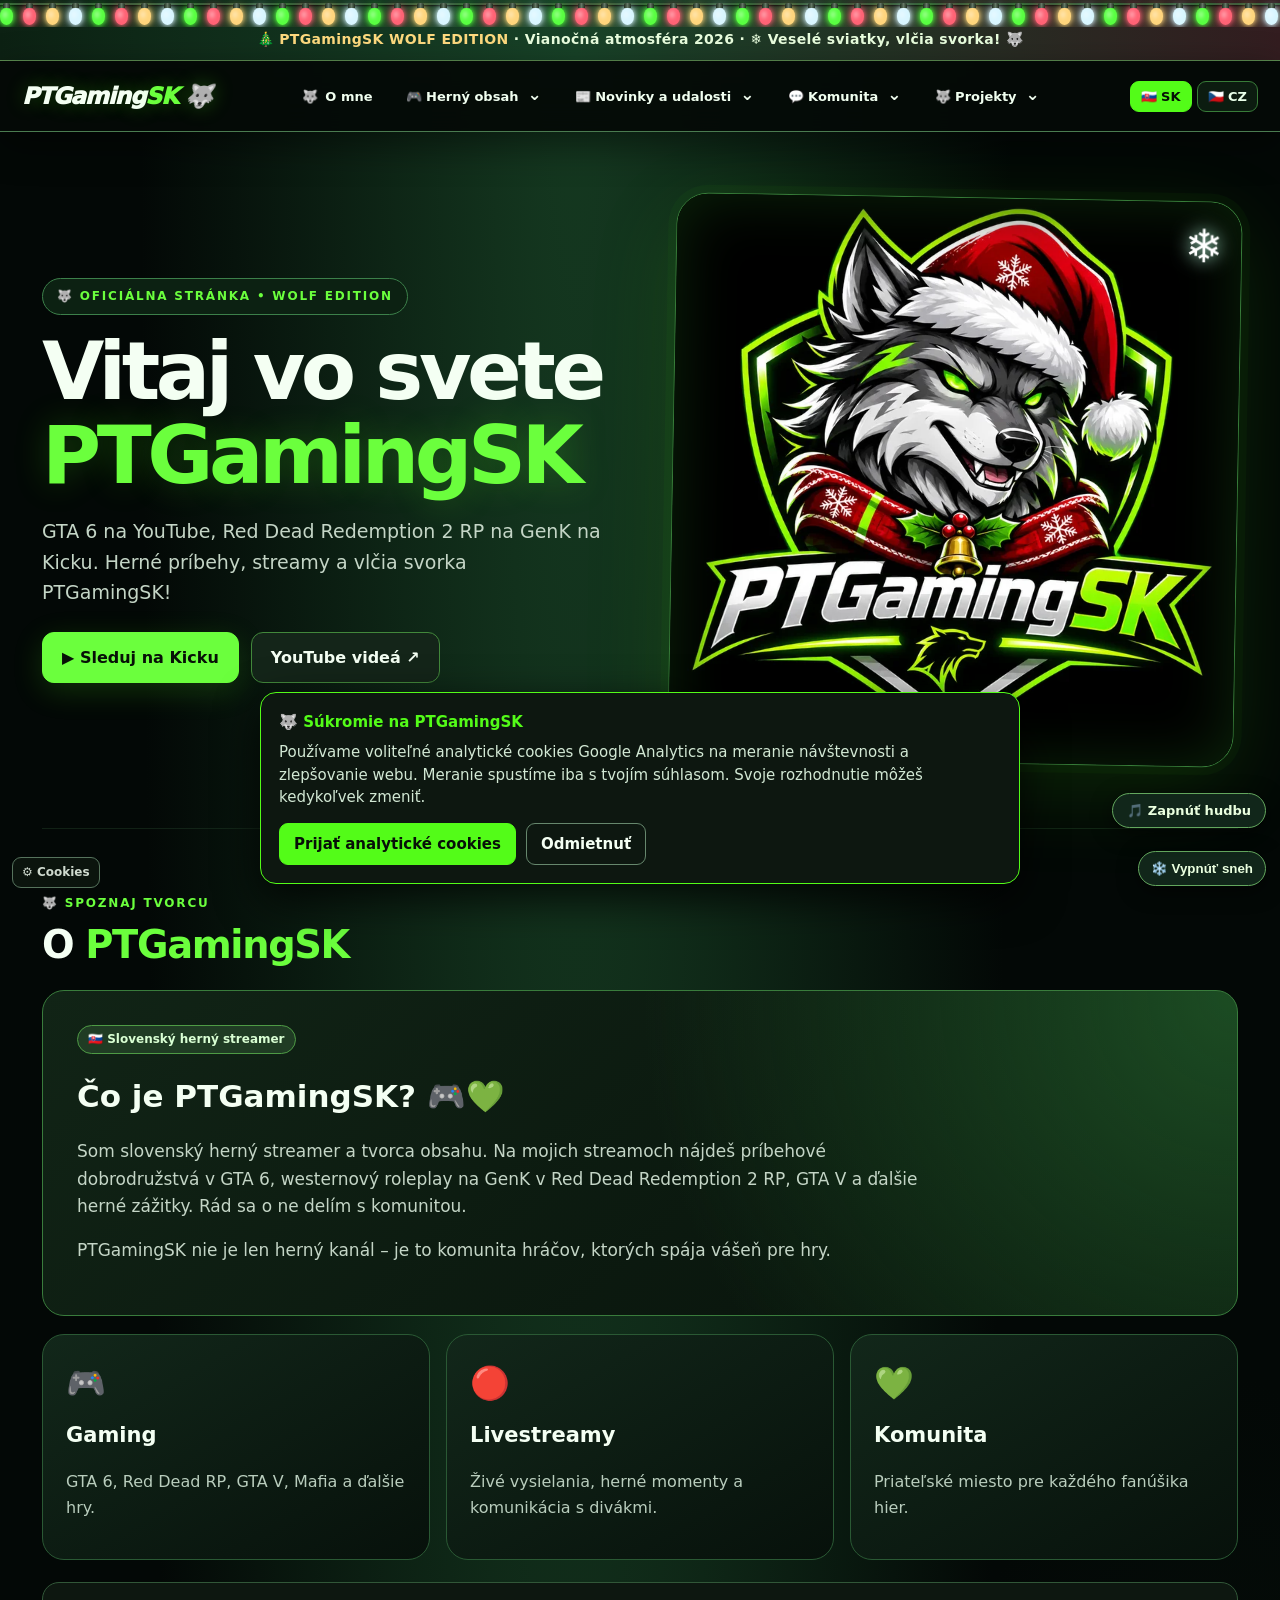
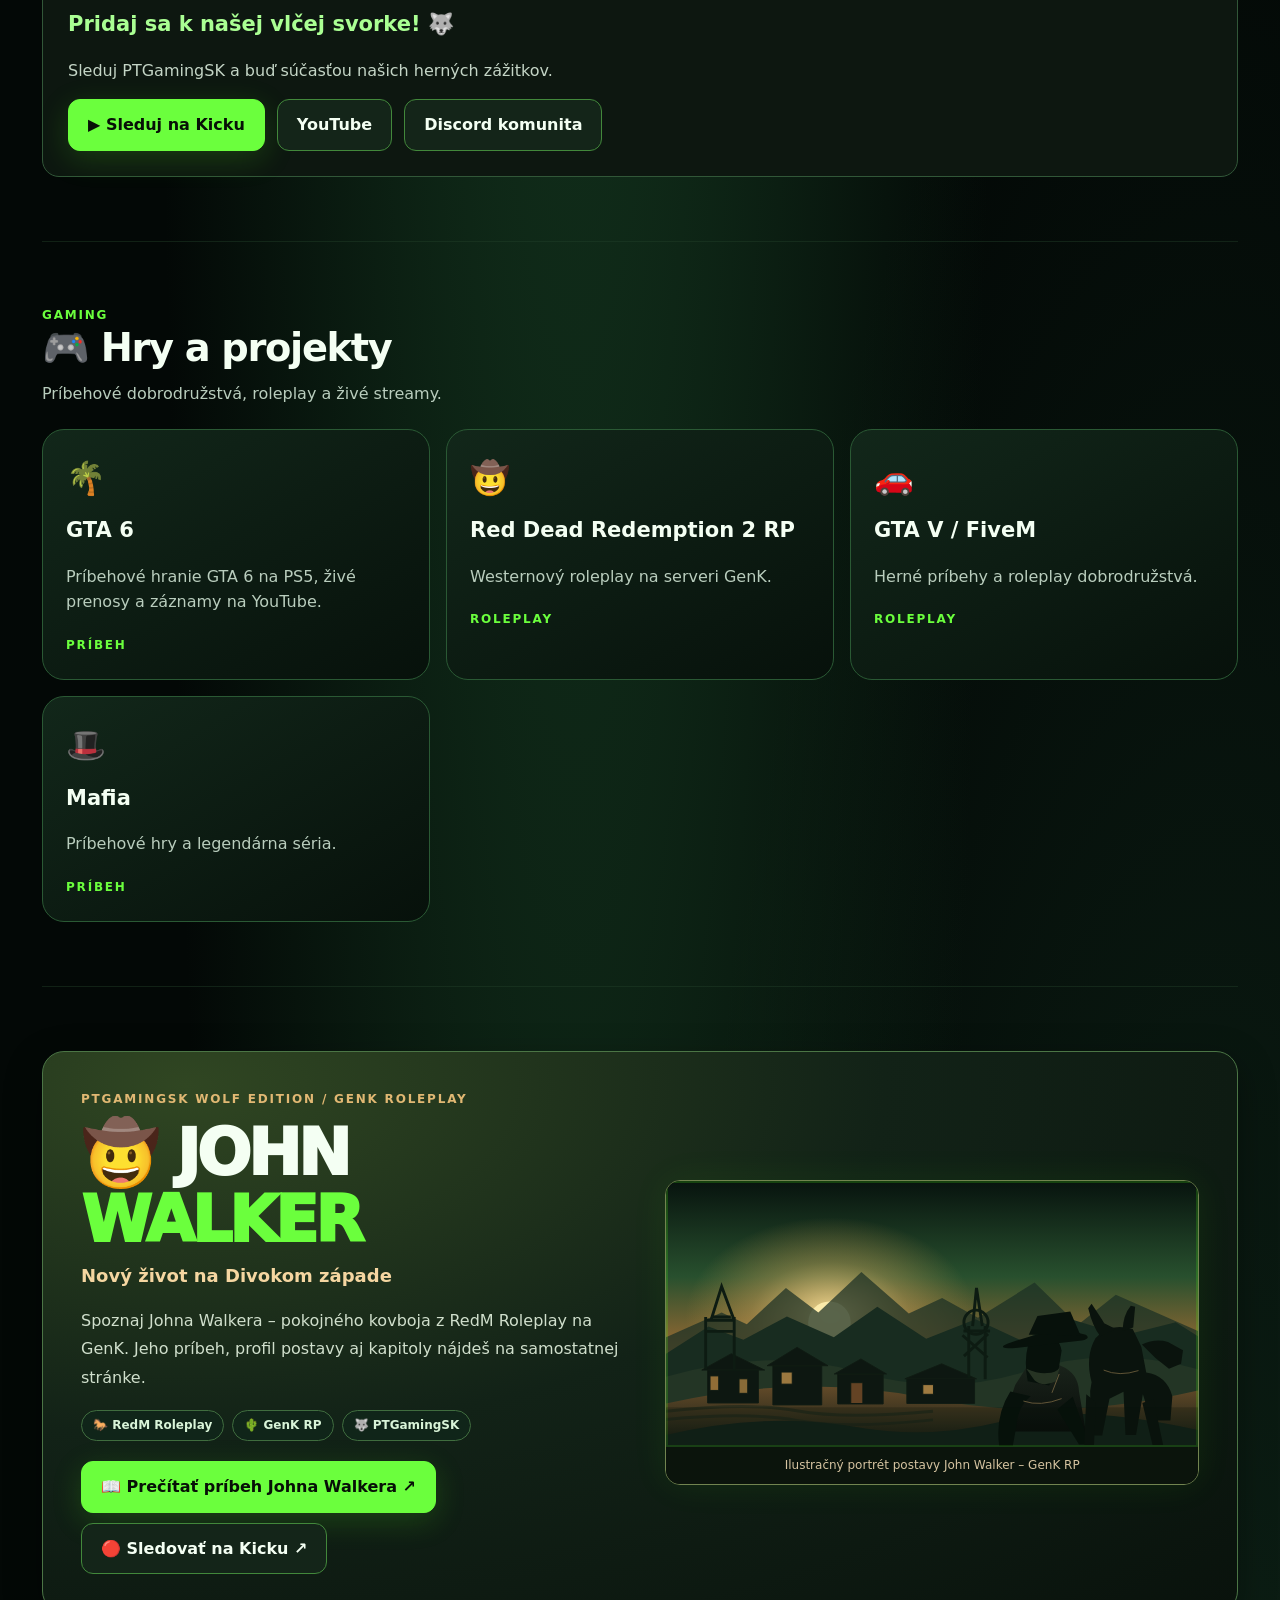
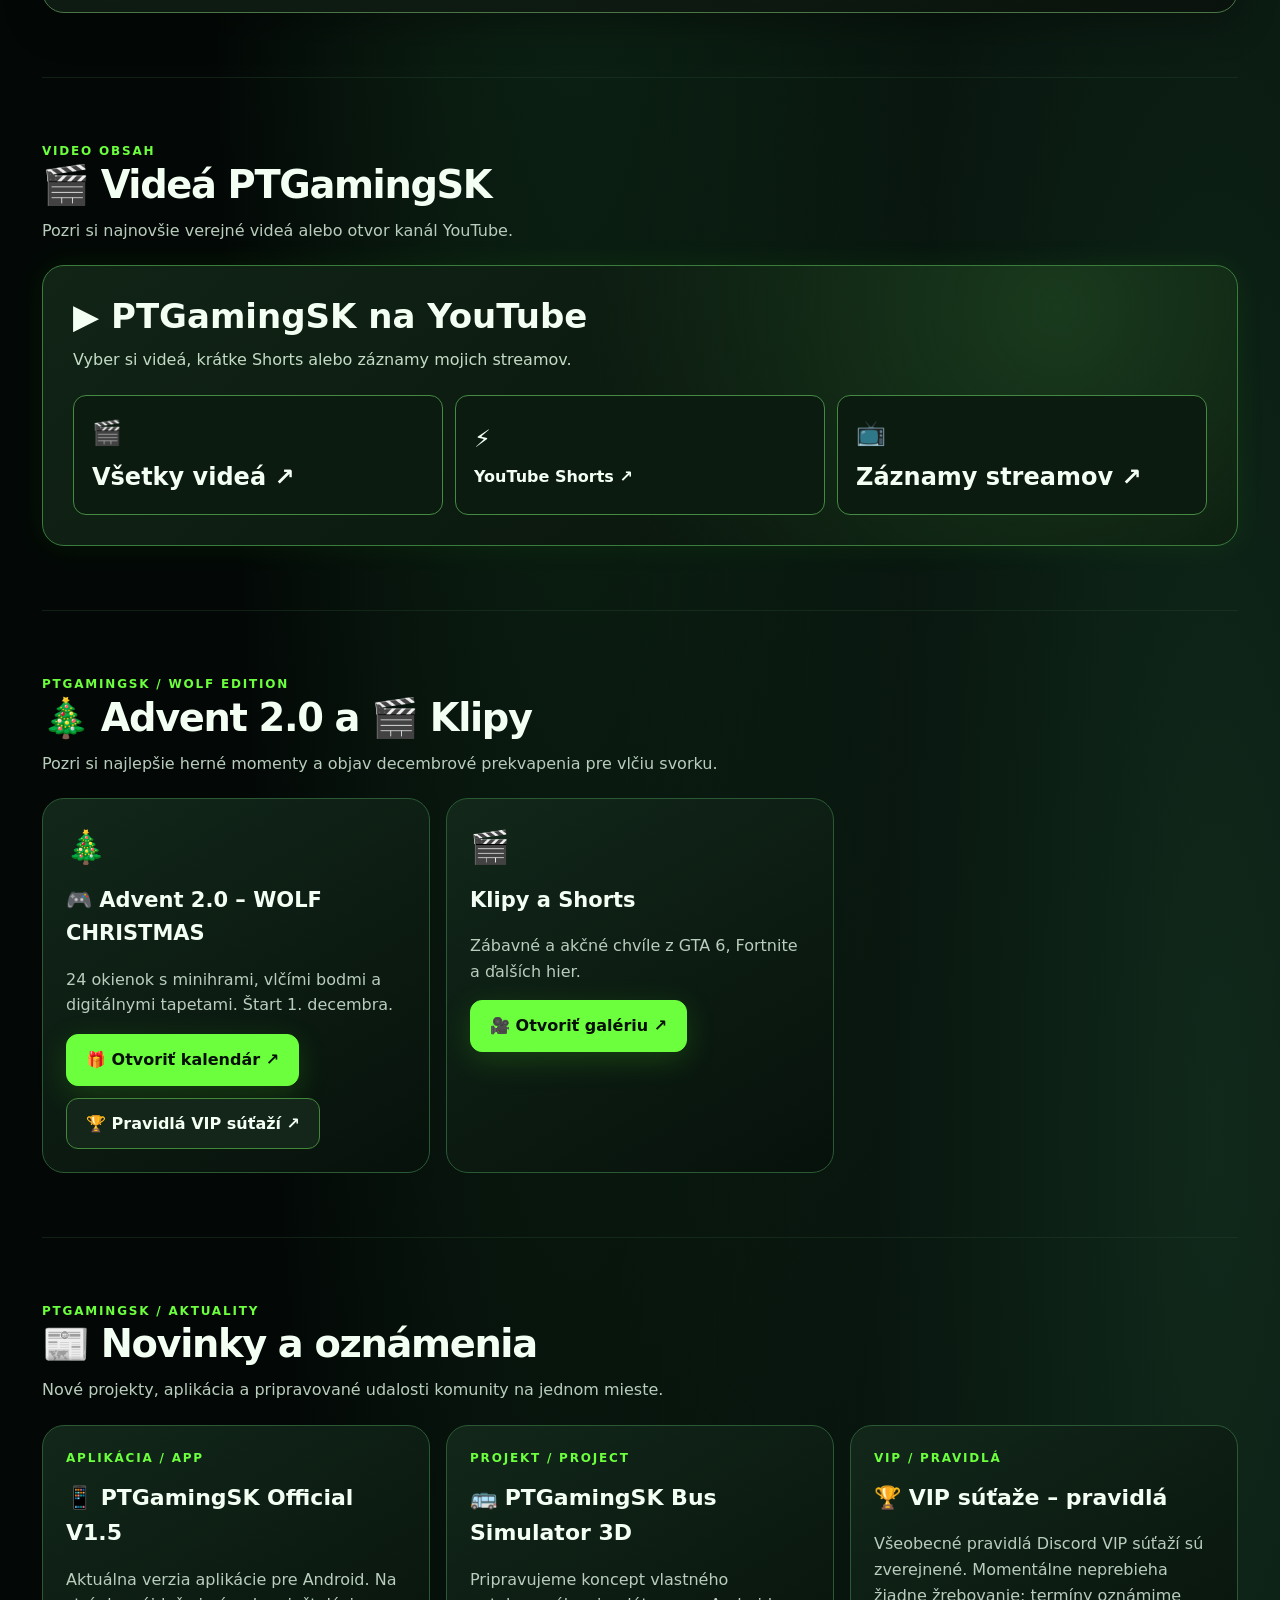
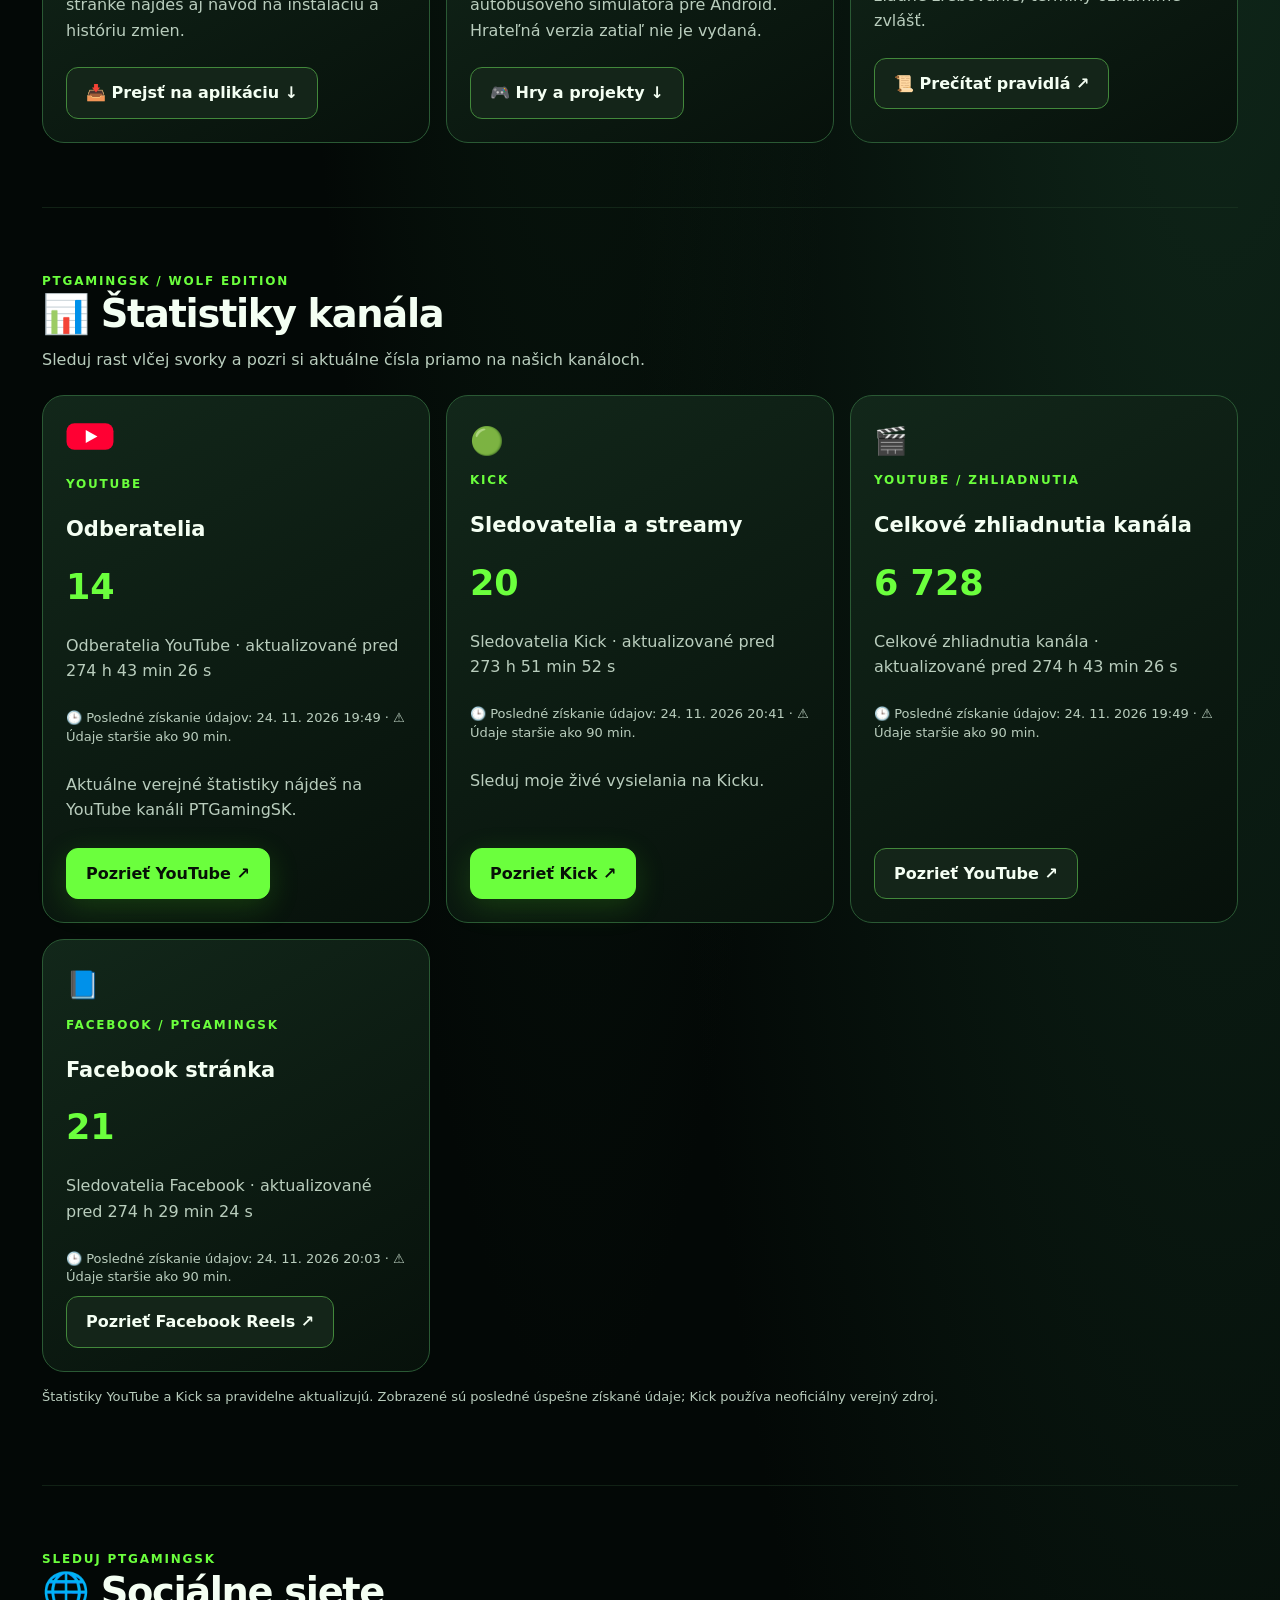
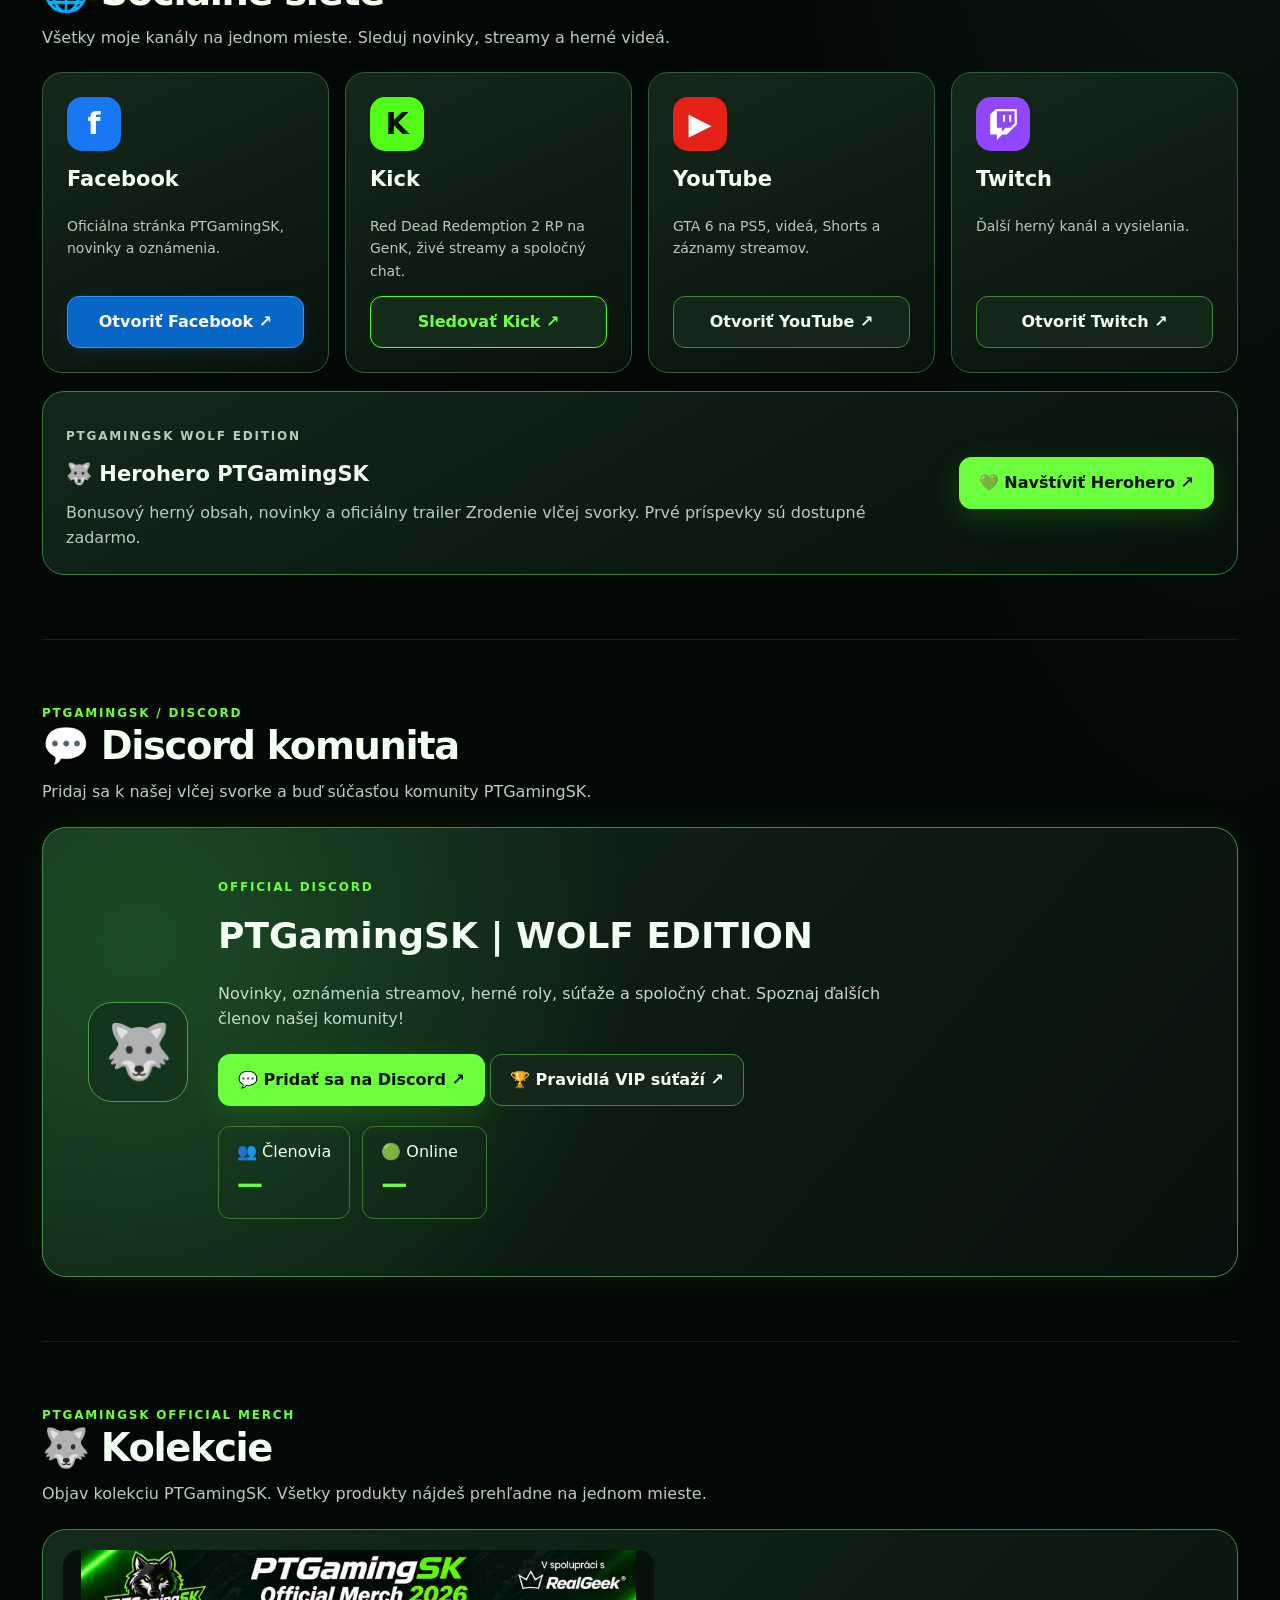
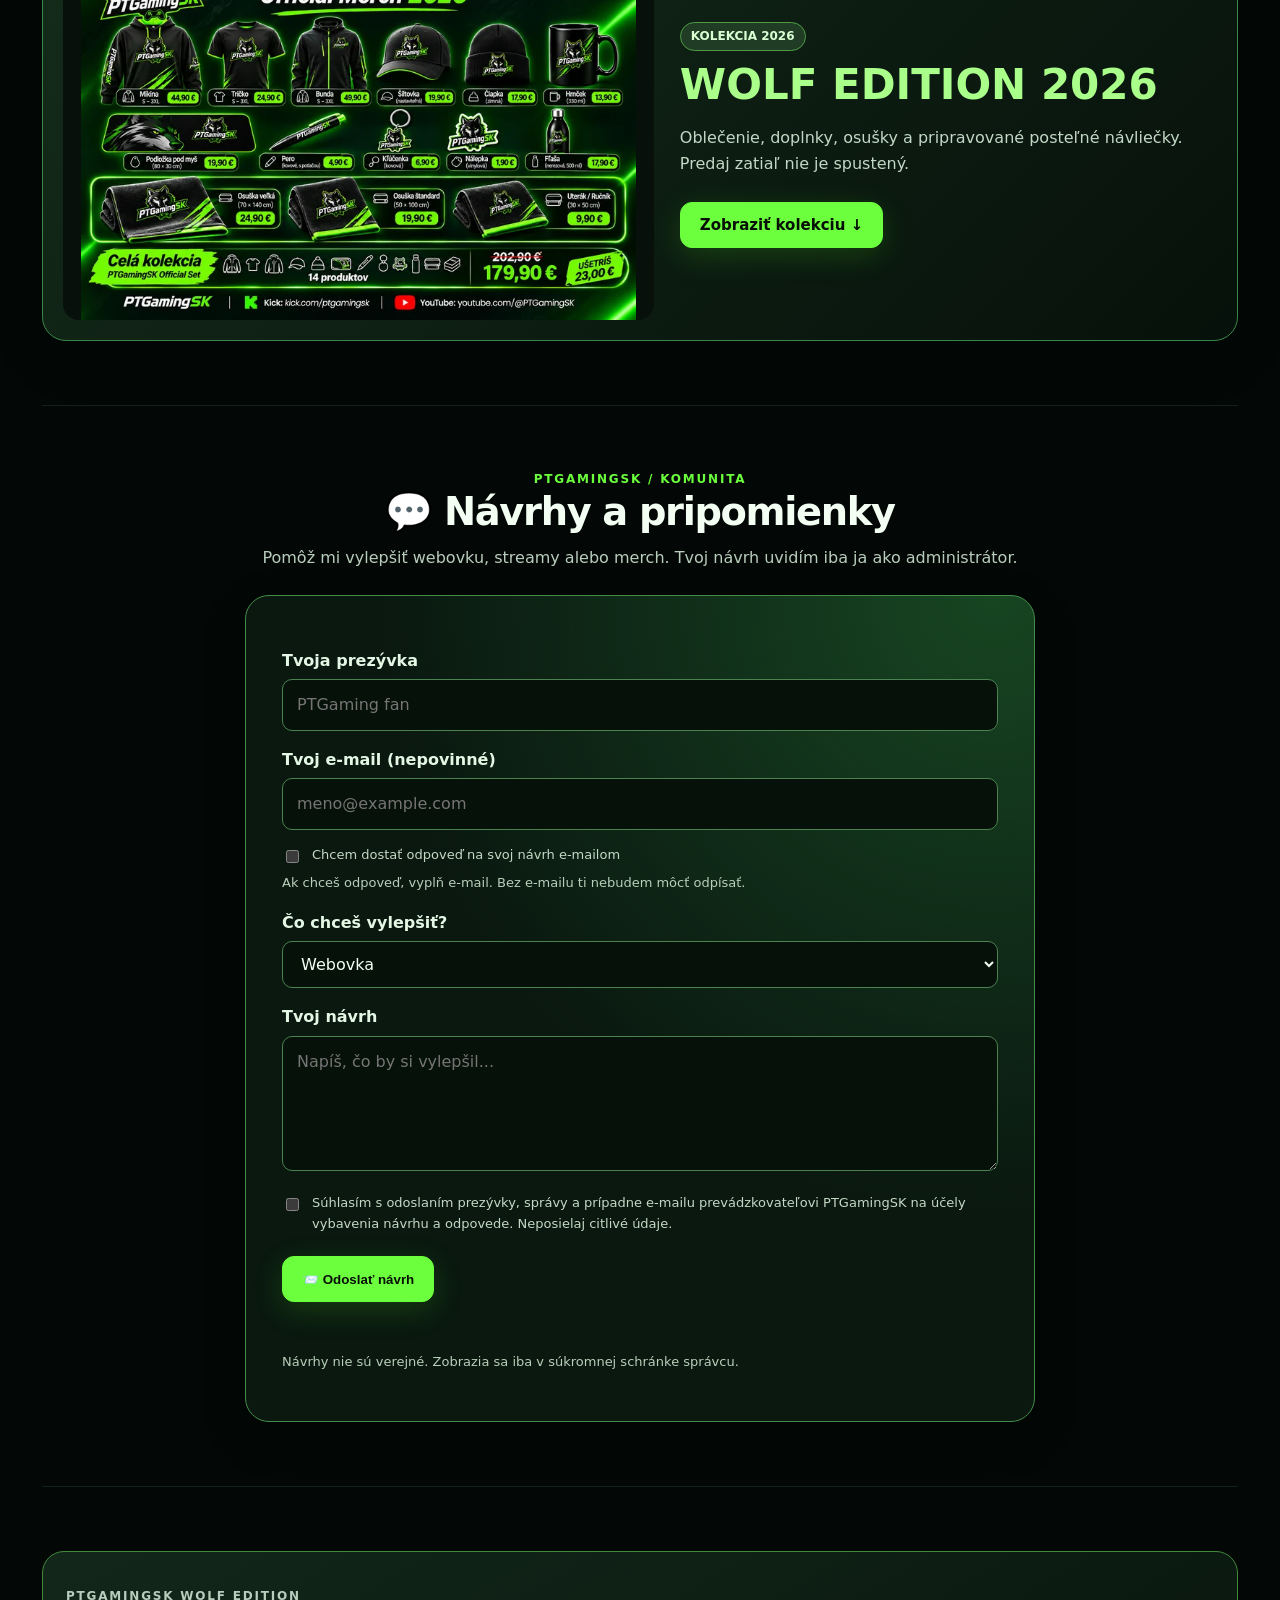
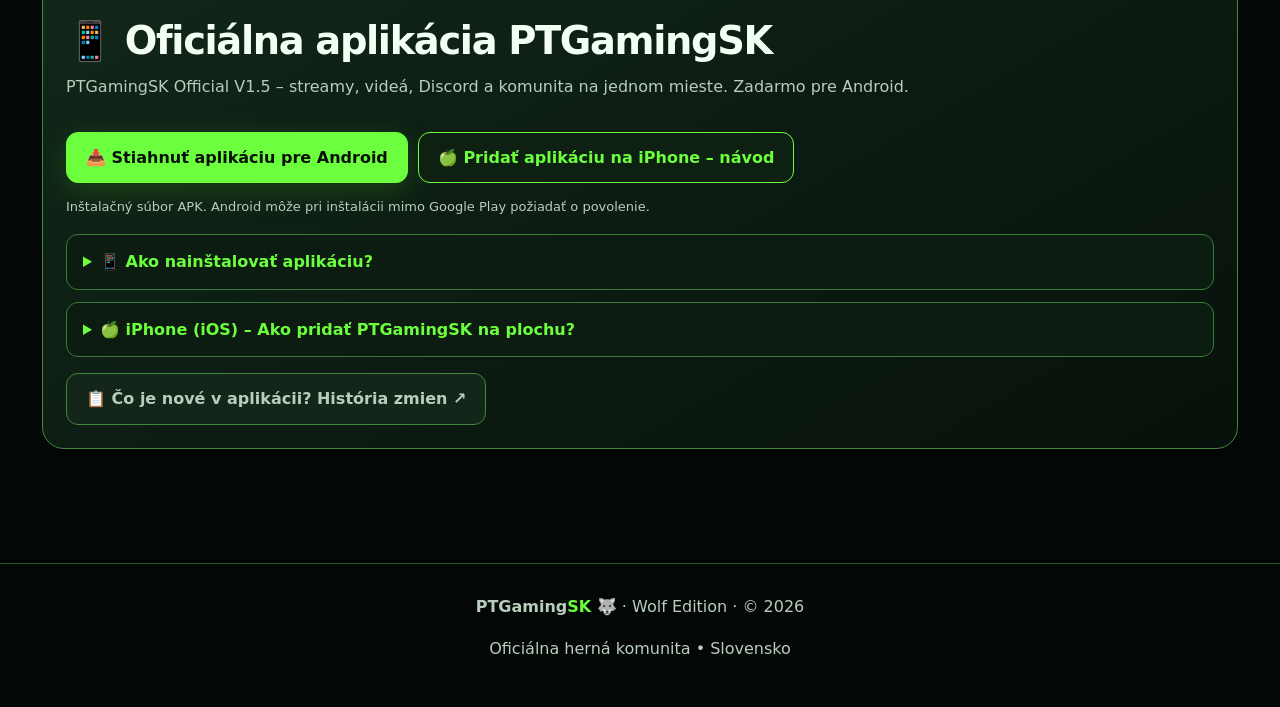
==== commit 661f6fa1: "Add Android minimum version to install guide" ====
--- a/index.html
+++ b/index.html
@@ -248,6 +248,7 @@
 </ol>
 <p style="margin:12px 0 0;color:var(--muted);font-size:13px" data-pt-sk="⚠️ Sťahuj iba z oficiálnej stránky. Ak sa zobrazí bezpečnostné varovanie, over jeho dôvod; nepokračuj, ak si nie si istý. Aplikácia je určená iba pre Android." data-pt-cz="⚠️ Stahuj pouze z oficiální stránky. Pokud se zobrazí bezpečnostní varování, ověř jeho důvod; nepokračuj, pokud si nejsi jistý. Aplikace je určena pouze pro Android.">⚠️ Sťahuj iba z oficiálnej stránky. Ak sa zobrazí bezpečnostné varovanie, over jeho dôvod; nepokračuj, ak si nie si istý. Aplikácia je určená iba pre Android.</p>
 <p style="margin:8px 0 0;color:var(--muted);font-size:13px" data-pt-sk="🔄 Už máš aplikáciu nainštalovanú? Novšiu verziu si môžeš nainštalovať cez pôvodnú, bez odinštalovania." data-pt-cz="🔄 Už máš aplikaci nainstalovanou? Novější verzi můžeš nainstalovat přes původní, bez odinstalování.">🔄 Už máš aplikáciu nainštalovanú? Novšiu verziu si môžeš nainštalovať cez pôvodnú, bez odinštalovania.</p>
+<p style="margin:8px 0 0;color:var(--muted);font-size:13px" data-pt-sk="ℹ️ Aplikácia vyžaduje Android 8.0 (Oreo) alebo novší." data-pt-cz="ℹ️ Aplikace vyžaduje Android 8.0 (Oreo) nebo novější.">ℹ️ Aplikácia vyžaduje Android 8.0 (Oreo) alebo novší.</p>
 </details><details id="pt-ios-install-guide" style="margin-top:12px;padding:14px 16px;border:1px solid #387c38;border-radius:12px;background:#0c1c10">
 <summary style="cursor:pointer;color:var(--green);font-weight:700" data-pt-sk="🍏 iPhone (iOS) – Ako pridať PTGamingSK na plochu?" data-pt-cz="🍏 iPhone (iOS) – Jak přidat PTGamingSK na plochu?">🍏 iPhone (iOS) – Ako pridať PTGamingSK na plochu?</summary>
 <p style="margin:12px 0 0;color:#d7eed7;font-size:14px" data-pt-sk="Aj na iPhone môžeš používať PTGamingSK Official zadarmo ako webovú aplikáciu. Nič nemusíš sťahovať z App Store." data-pt-cz="I na iPhonu můžeš používat PTGamingSK Official zdarma jako webovou aplikaci. Nic nemusíš stahovat z App Store.">Aj na iPhone môžeš používať PTGamingSK Official zadarmo ako webovú aplikáciu. Nič nemusíš sťahovať z App Store.</p><p style="margin:14px 0"><a class="btn primary" href="/app.html" data-pt-sk="🍏 Otvoriť iPhone aplikáciu" data-pt-cz="🍏 Otevřít iPhone aplikaci">🍏 Otvoriť iPhone aplikáciu</a></p>
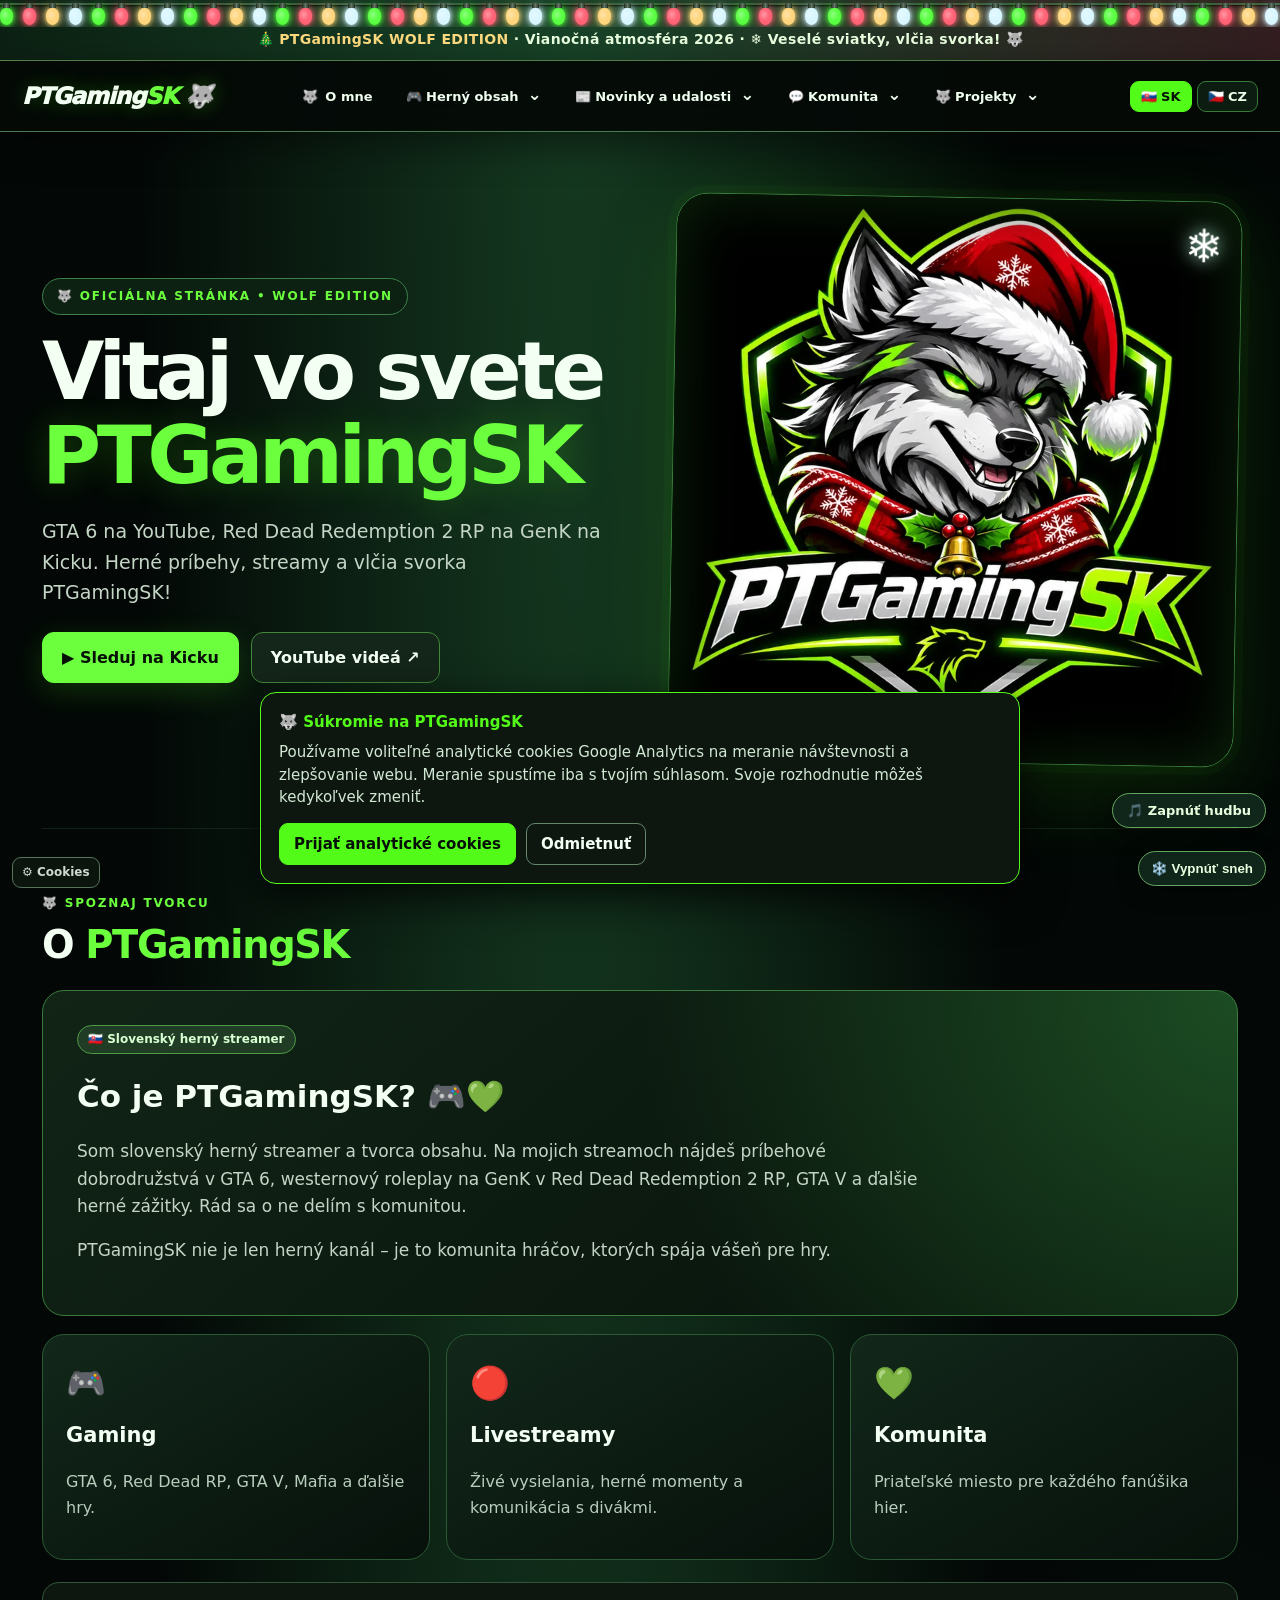
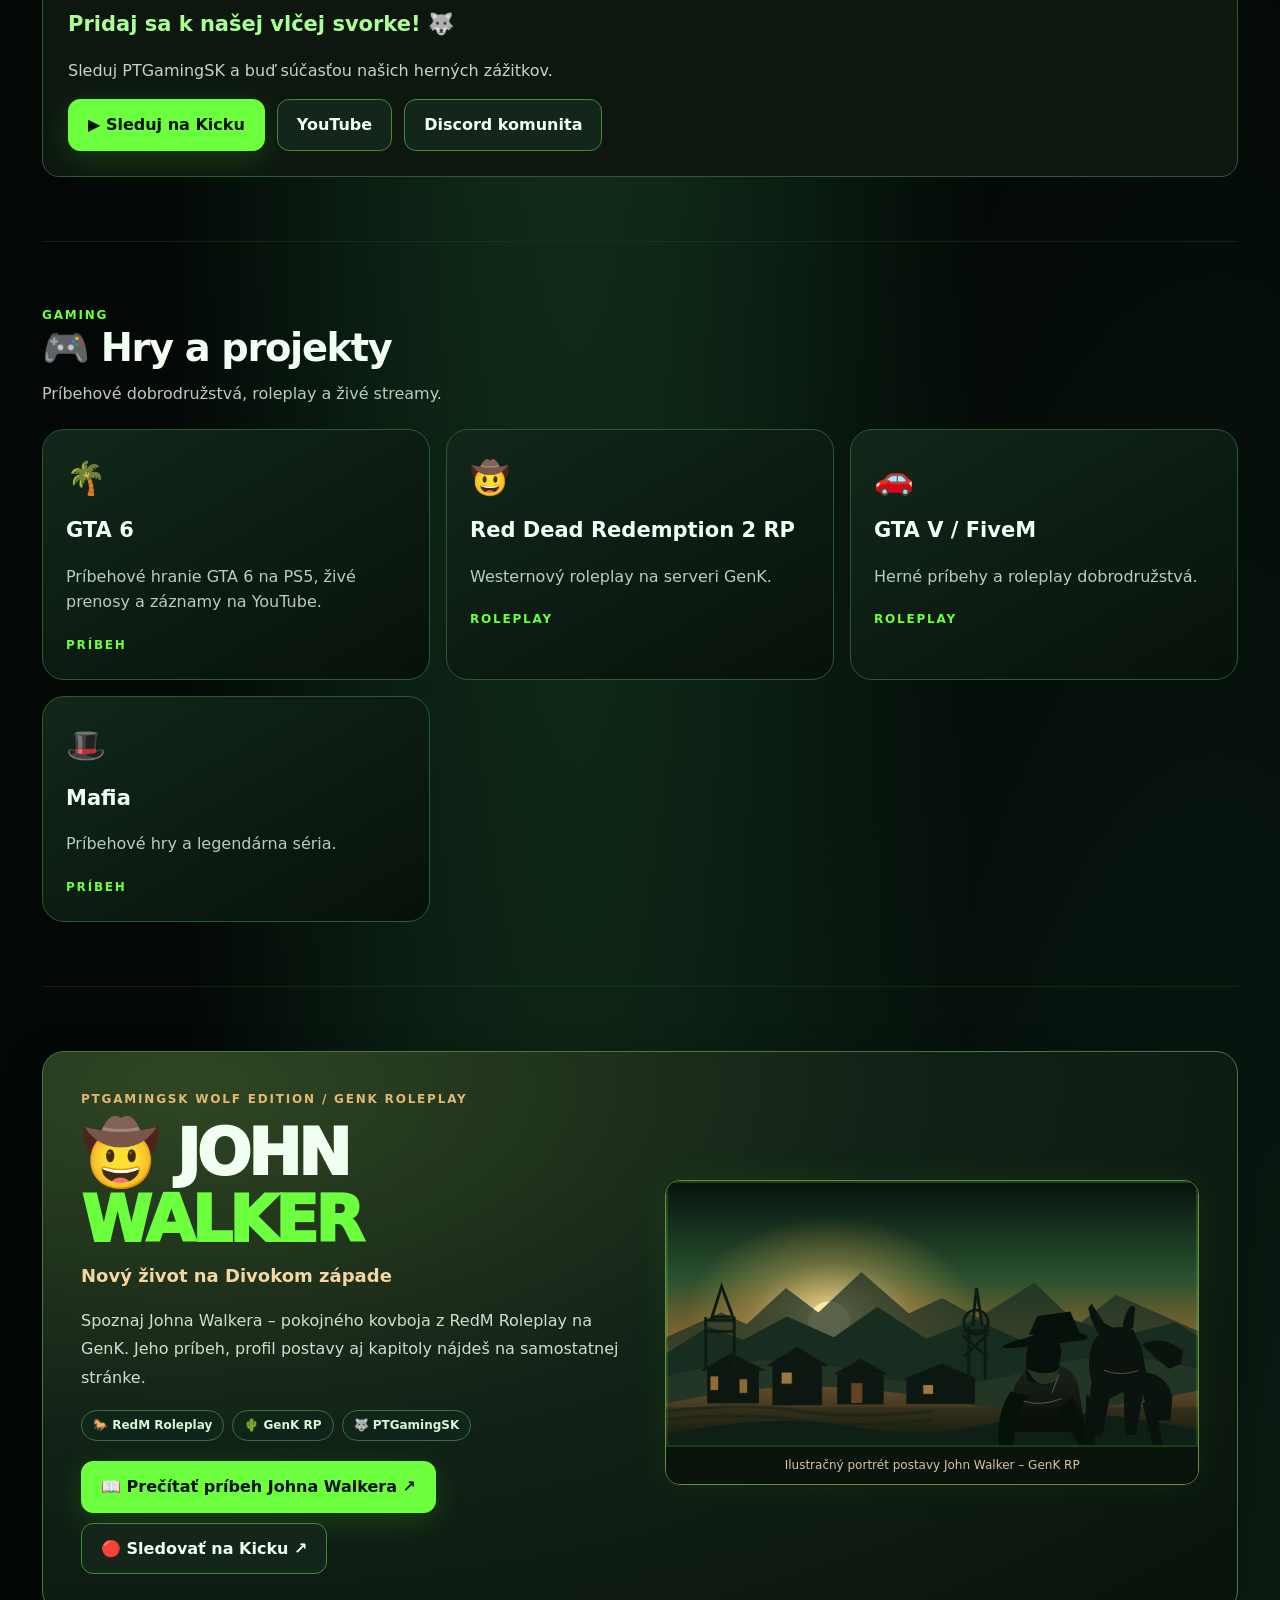
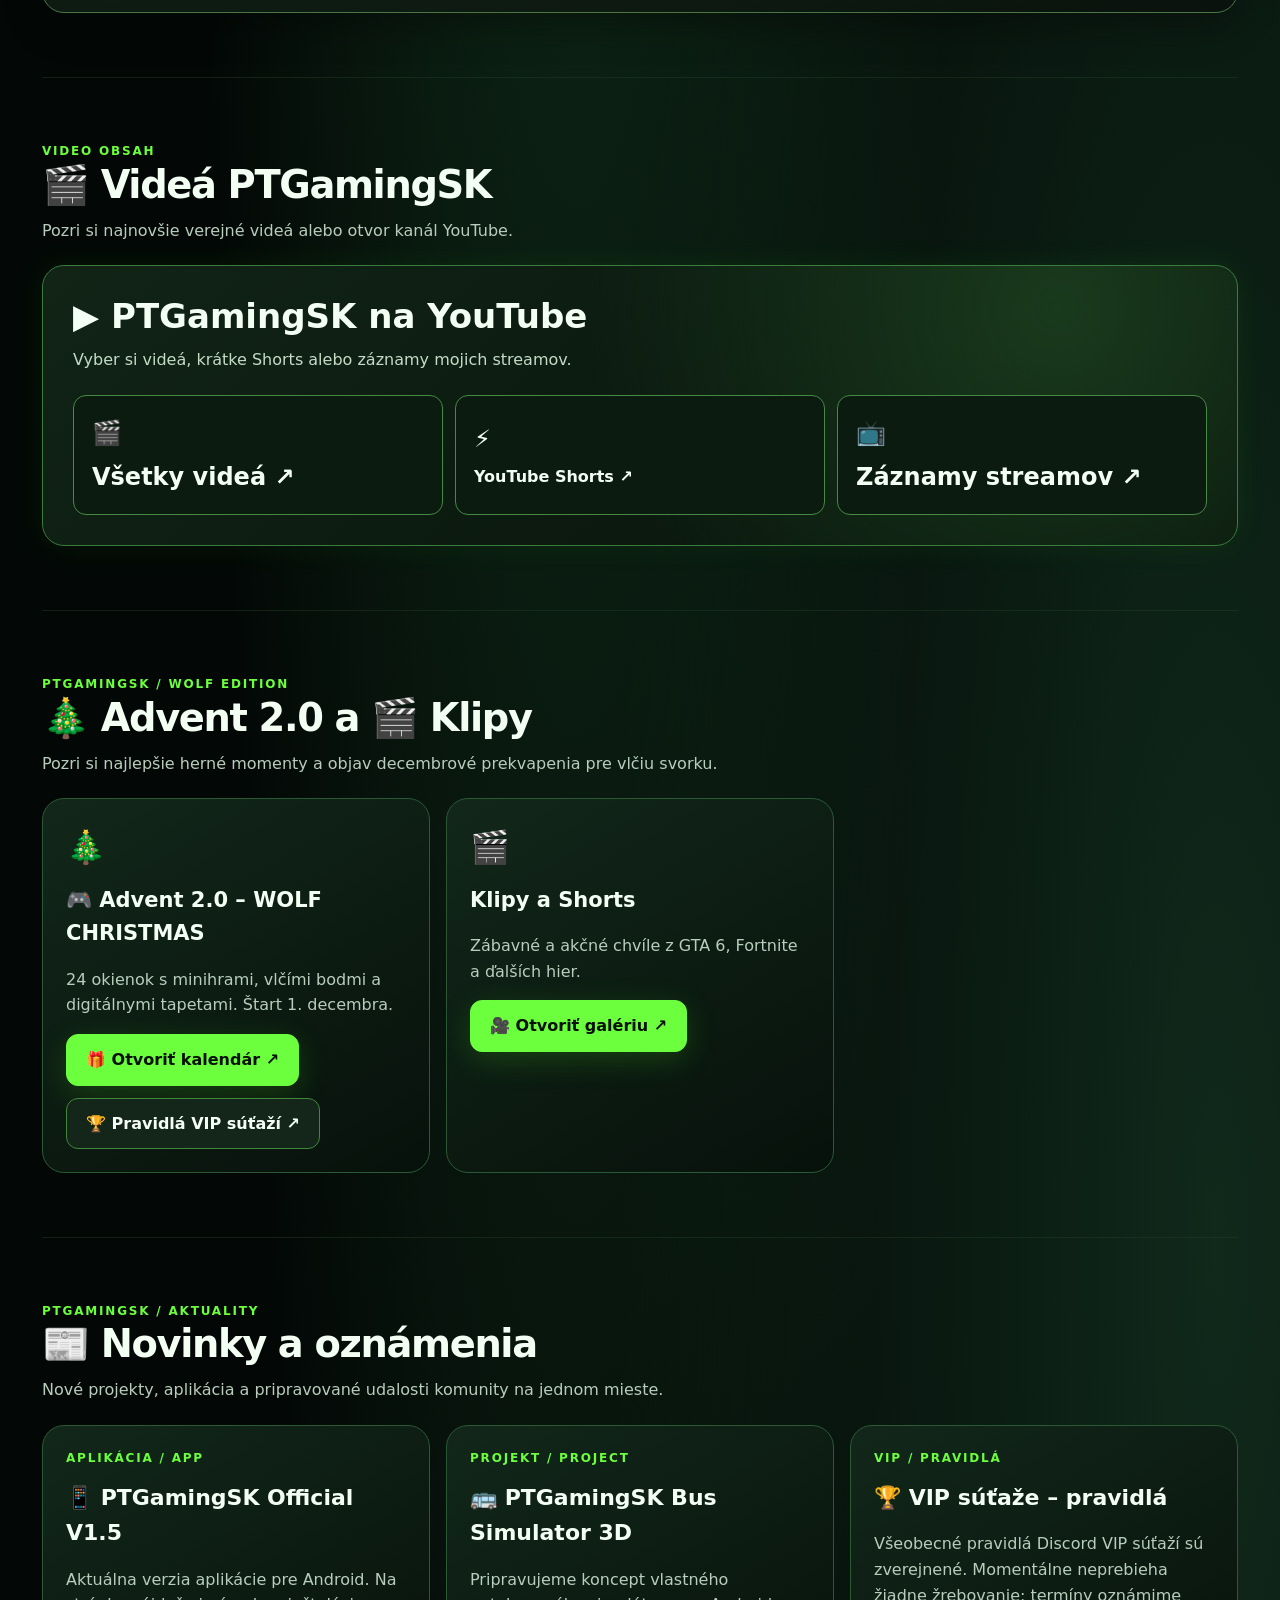
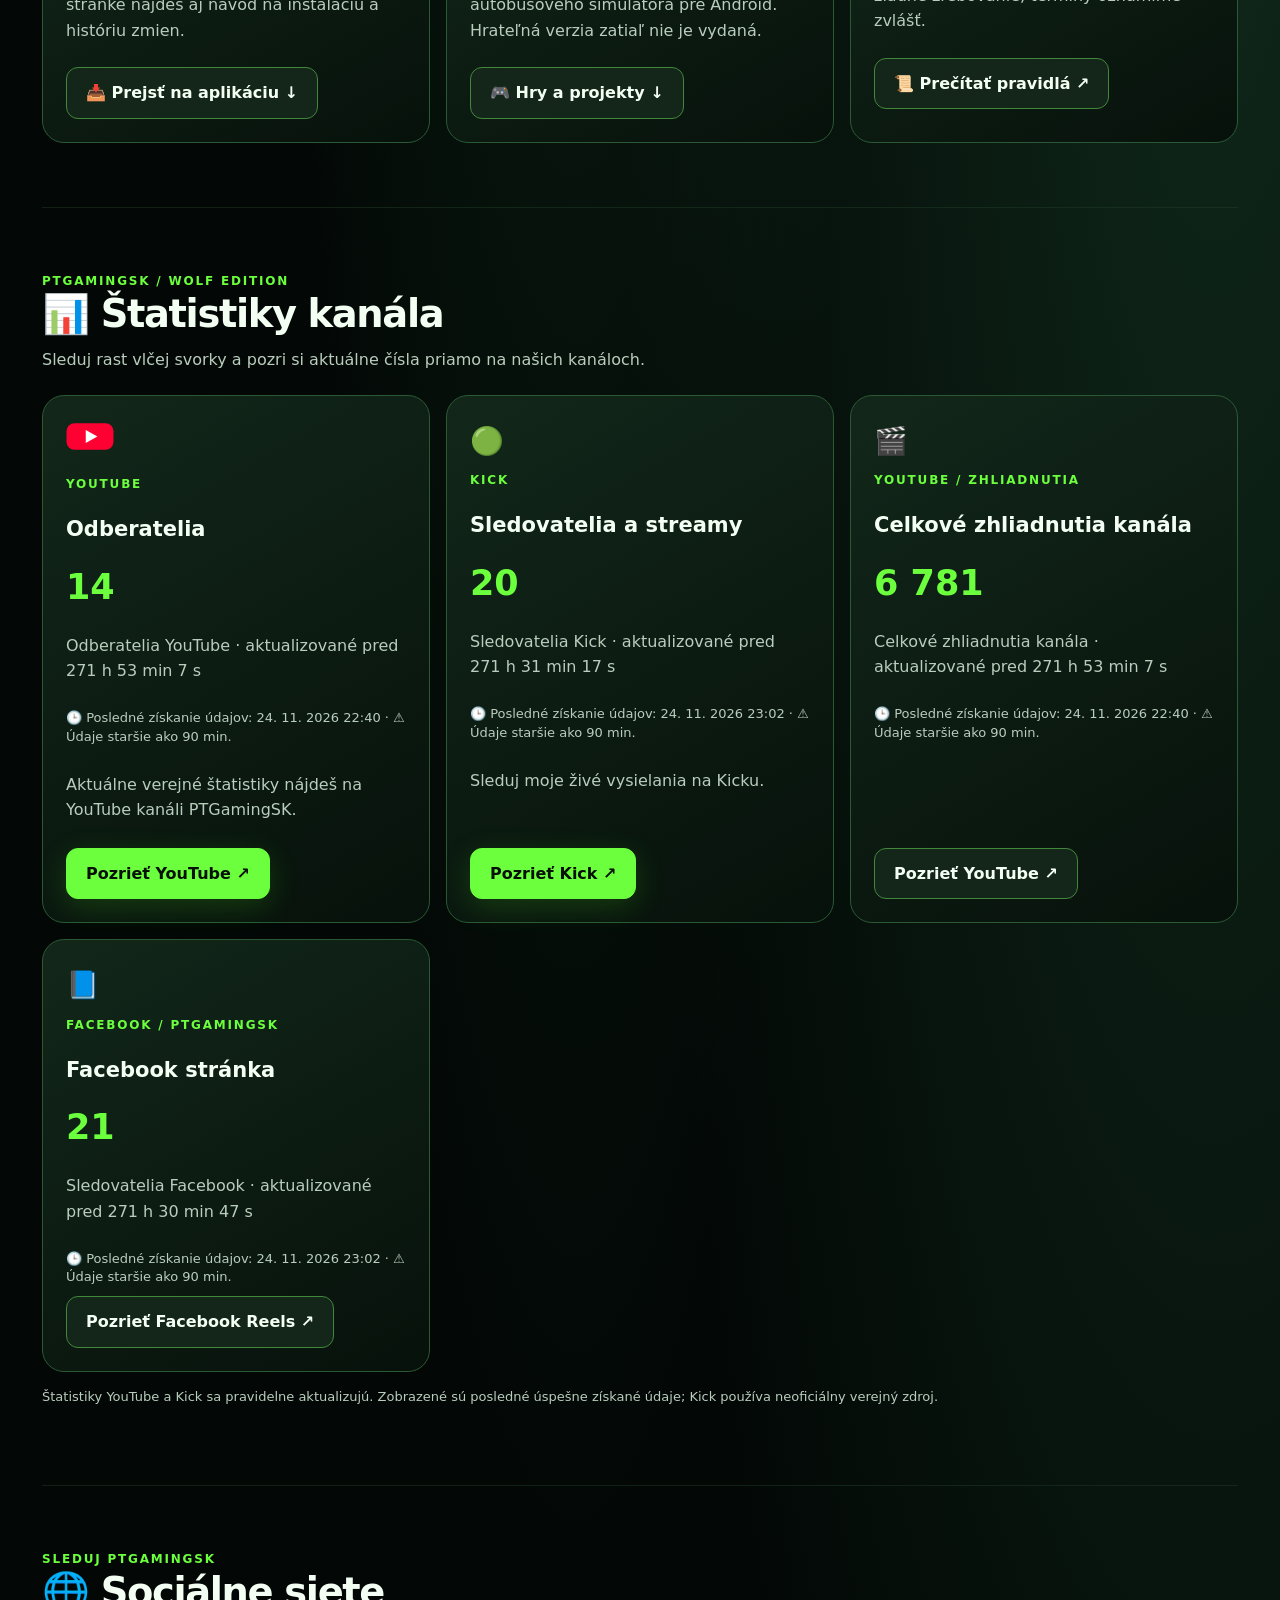
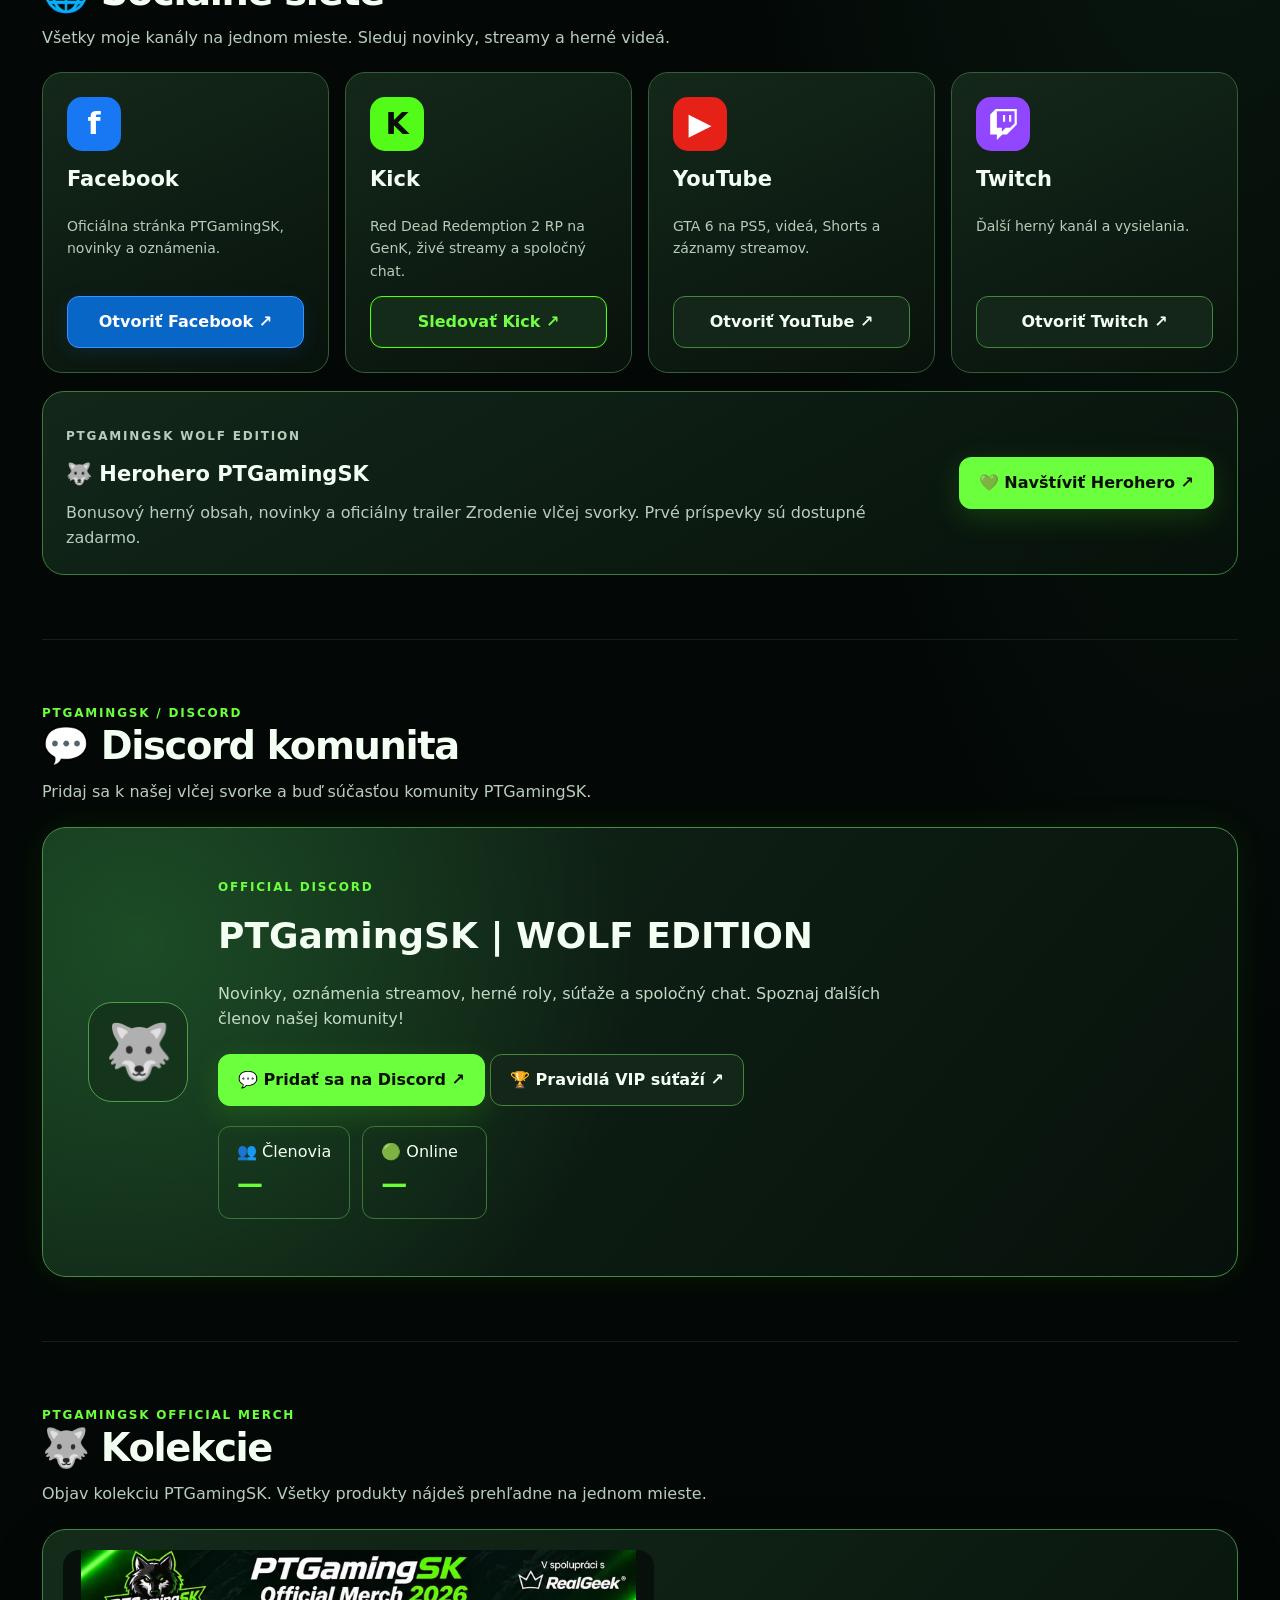
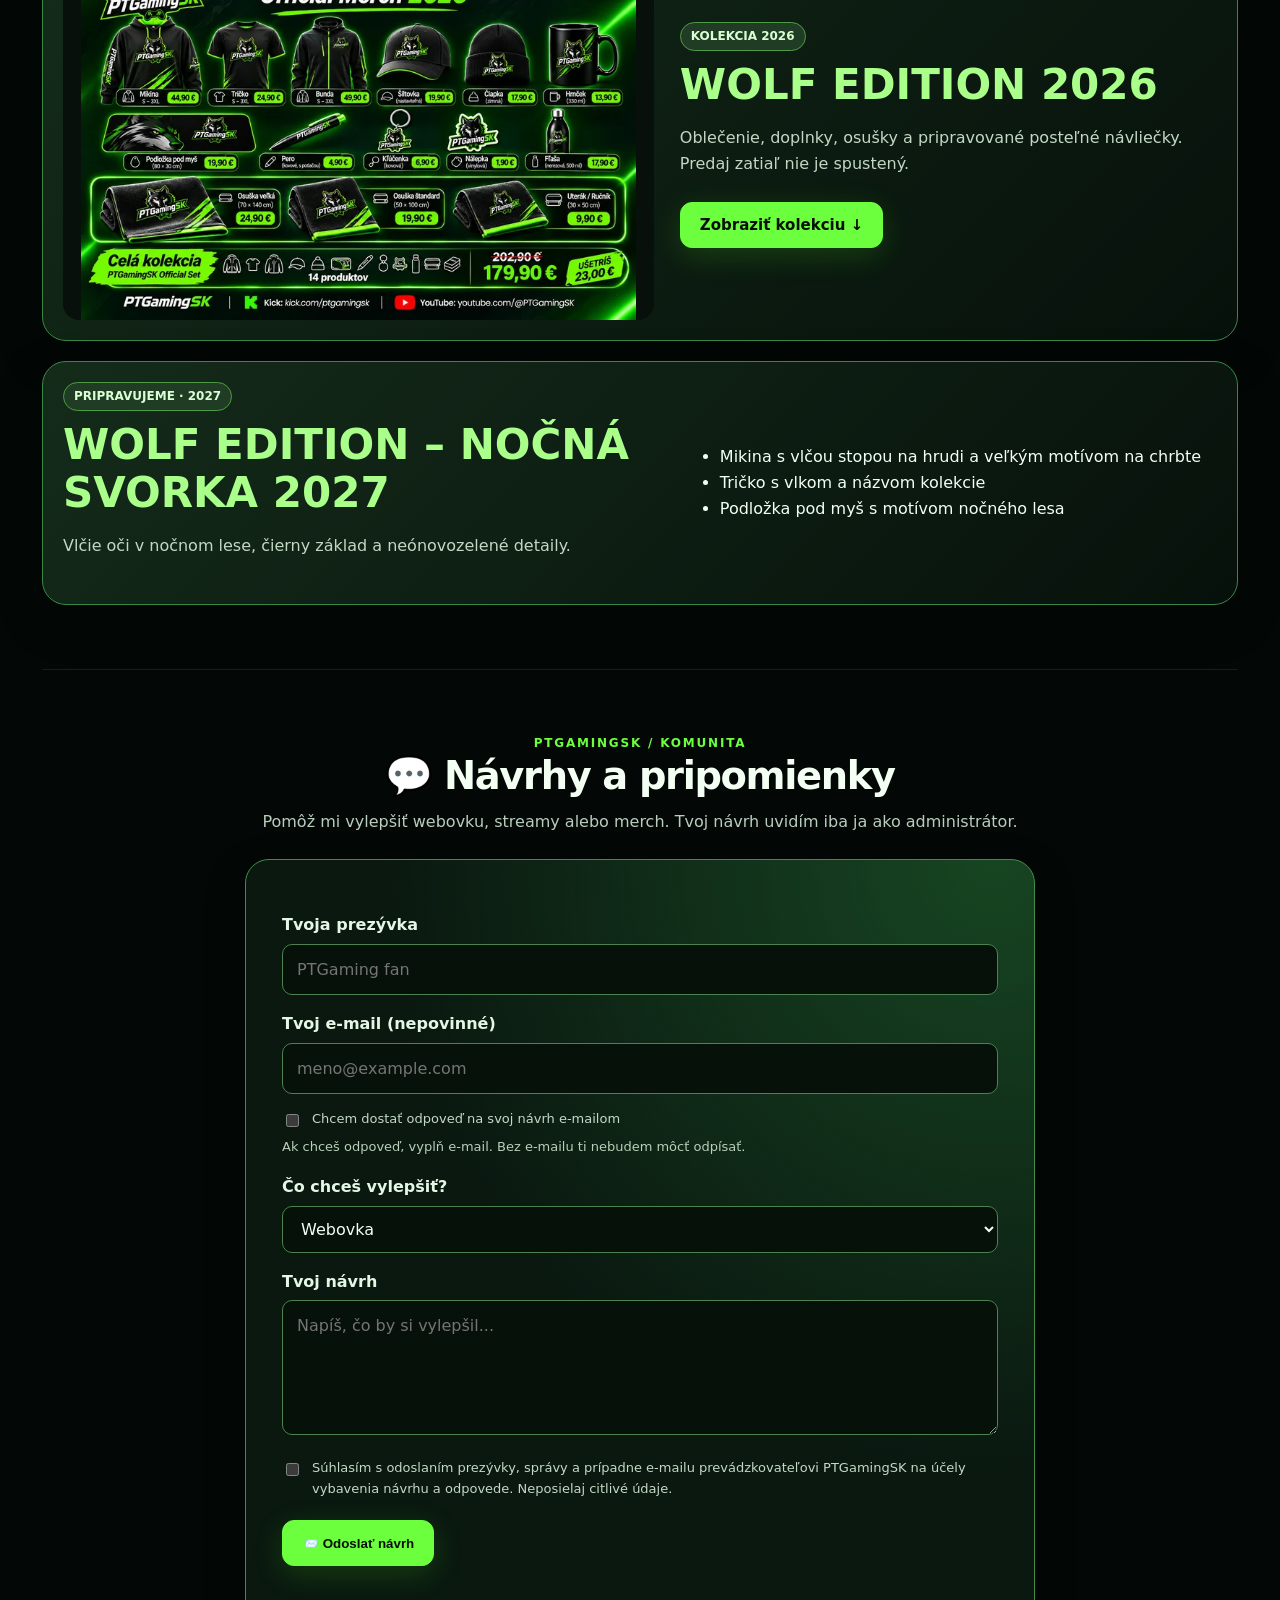
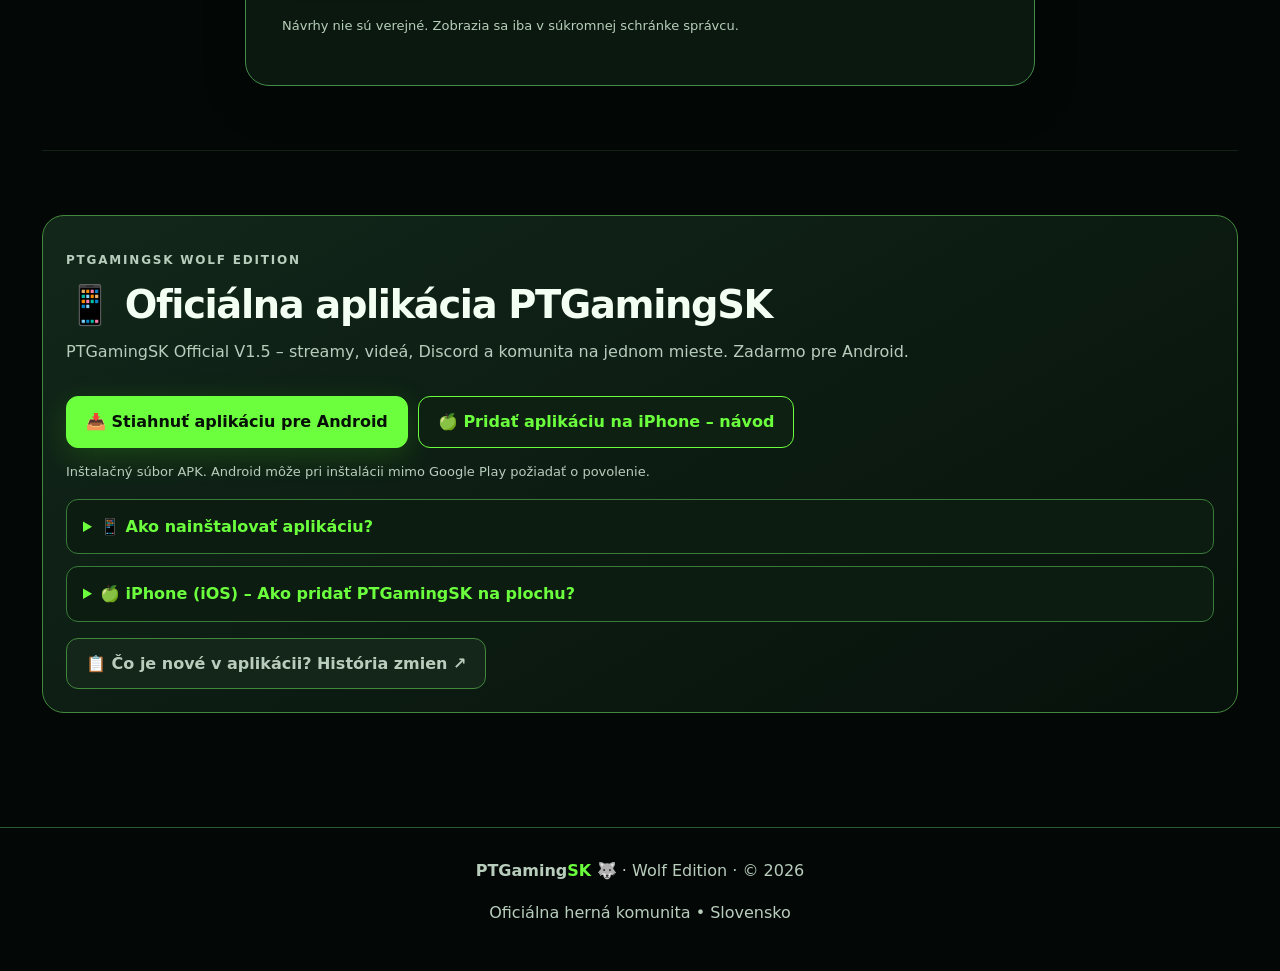
==== commit 02c1d400: "Add Nočná svorka 2027 merch collection preview" ====
--- a/index.html
+++ b/index.html
@@ -237,7 +237,20 @@
 <div class="links"><a class="btn" href="/pravidla-vip-sutaze.html" data-pt-sk="📜 Prečítať pravidlá ↗" data-pt-cz="📜 Přečíst pravidla ↗">📜 Prečítať pravidlá ↗</a></div></article>
 </div></section><section id="statistiky" aria-labelledby="pt-stats-title"><div class="kicker">PTGamingSK / WOLF EDITION</div><h2 id="pt-stats-title" data-pt-sk="📊 Štatistiky kanála" data-pt-cz="📊 Statistiky kanálu">📊 Štatistiky kanála</h2><p class="sub" data-pt-sk="Sleduj rast vlčej svorky a pozri si aktuálne čísla priamo na našich kanáloch." data-pt-cz="Sleduj růst vlčí smečky a podívej se na aktuální čísla přímo na našich kanálech.">Sleduj rast vlčej svorky a pozri si aktuálne čísla priamo na našich kanáloch.</p><div class="pt-stats-grid"><article class="card pt-stat-card"><div class="pt-stat-icon pt-youtube-logo" aria-label="YouTube"><svg viewBox="0 0 90 64" width="48" height="35" role="img" aria-label="YouTube"><rect x="1" y="7" width="88" height="50" rx="15" fill="#FF0033"/><path d="M37 20 L37 44 L59 32 Z" fill="#fff"/></svg></div><span class="tag">YOUTUBE</span><h3 data-pt-sk="Odberatelia" data-pt-cz="Odběratelé">Odberatelia</h3><div class="pt-stat-value" id="pt-youtube-subs" aria-live="polite">—</div><p id="pt-youtube-subs-label" data-pt-sk="Počet odberateľov – čaká sa na prepojenie" data-pt-cz="Počet odběratelů – čeká se na propojení">Počet odberateľov – čaká sa na prepojenie</p><p data-pt-sk="Aktuálne verejné štatistiky nájdeš na YouTube kanáli PTGamingSK." data-pt-cz="Aktuální veřejné statistiky najdeš na YouTube kanálu PTGamingSK.">Aktuálne verejné štatistiky nájdeš na YouTube kanáli PTGamingSK.</p><a class="btn primary" href="https://www.youtube.com/@PTGamingSK" target="_blank" rel="noopener noreferrer" data-pt-sk="Pozrieť YouTube ↗" data-pt-cz="Zobrazit YouTube ↗">Pozrieť YouTube ↗</a></article><article class="card pt-stat-card"><div class="pt-stat-icon">🟢</div><span class="tag">KICK</span><h3 data-pt-sk="Sledovatelia a streamy" data-pt-cz="Sledující a streamy">Sledovatelia a streamy</h3><div class="pt-stat-value" id="pt-kick-followers" aria-live="polite">—</div><p id="pt-kick-followers-label" data-pt-sk="Počet sledovateľov – čaká sa na prvú aktualizáciu" data-pt-cz="Počet sledujících – čeká se na první aktualizaci">Počet sledovateľov – čaká sa na prvú aktualizáciu</p><p data-pt-sk="Sleduj moje živé vysielania na Kicku." data-pt-cz="Sleduj moje živá vysílání na Kicku.">Sleduj moje živé vysielania na Kicku.</p><a class="btn primary" href="https://kick.com/ptgamingsk" target="_blank" rel="noopener noreferrer" data-pt-sk="Pozrieť Kick ↗" data-pt-cz="Zobrazit Kick ↗">Pozrieť Kick ↗</a></article><article class="card pt-stat-card"><div class="pt-stat-icon">🎬</div><span class="tag" data-pt-sk="YOUTUBE / ZHLIADNUTIA" data-pt-cz="YOUTUBE / ZHLÉDNUTÍ">YOUTUBE / ZHLIADNUTIA</span><h3 data-pt-sk="Celkové zhliadnutia kanála" data-pt-cz="Celková zhlédnutí kanálu">Celkové zhliadnutia kanála</h3><div class="pt-stat-value" id="pt-youtube-views" aria-live="polite">—</div><p id="pt-youtube-views-label" data-pt-sk="Zhliadnutia YouTube · čaká sa na načítanie" data-pt-cz="Zhlédnutí YouTube · čeká se na načtení">Zhliadnutia YouTube · čaká sa na načítanie</p><a class="btn" href="https://www.youtube.com/@PTGamingSK" target="_blank" rel="noopener noreferrer" data-pt-sk="Pozrieť YouTube ↗" data-pt-cz="Zobrazit YouTube ↗">Pozrieť YouTube ↗</a></article><article class="card pt-stat-card"><div class="pt-stat-icon">📘</div><span class="tag">FACEBOOK / PTGAMINGSK</span><h3 data-pt-sk="Facebook stránka" data-pt-cz="Facebook stránka">Facebook stránka</h3><div class="pt-stat-value" id="pt-facebook-followers" aria-live="polite">—</div><p id="pt-facebook-followers-label" data-pt-sk="Sledovatelia Facebook · čaká sa na prepojenie Meta API" data-pt-cz="Sledující Facebook · čeká se na propojení Meta API">Sledovatelia Facebook · čaká sa na prepojenie Meta API</p><a class="btn" href="https://www.facebook.com/PTGamingSK/reels/" target="_blank" rel="noopener noreferrer" data-pt-sk="Pozrieť Facebook Reels ↗" data-pt-cz="Zobrazit Facebook Reels ↗">Pozrieť Facebook Reels ↗</a></article></div><p class="pt-stats-note" data-pt-sk="Štatistiky YouTube a Kick sa pravidelne aktualizujú. Zobrazené sú posledné úspešne získané údaje; Kick používa neoficiálny verejný zdroj." data-pt-cz="Statistiky YouTube a Kick se pravidelně aktualizují. Zobrazují se poslední úspěšně získané údaje; Kick používá neoficiální veřejný zdroj.">Štatistiky YouTube a Kick sa pravidelne aktualizujú. Zobrazené sú posledné úspešne získané údaje; Kick používa neoficiálny verejný zdroj.</p></section><section class="pt-social-section" id="socialne-siete"><div class="kicker">Sleduj PTGamingSK</div><h2 data-pt-cz="🌐 Sociální sítě" data-pt-sk="🌐 Sociálne siete">🌐 Sociálne siete</h2><p class="sub" data-pt-cz="Všechny moje kanály na jednom místě. Sleduj novinky, streamy a herní videa." data-pt-sk="Všetky moje kanály na jednom mieste. Sleduj novinky, streamy a herné videá.">Všetky moje kanály na jednom mieste. Sleduj novinky, streamy a herné videá.</p><div class="pt-social-grid"><article class="pt-social-card facebook"><div class="pt-social-icon">f</div><h3>Facebook</h3><p data-pt-cz="Oficiální stránka PTGamingSK, novinky a oznámení." data-pt-sk="Oficiálna stránka PTGamingSK, novinky a oznámenia.">Oficiálna stránka PTGamingSK, novinky a oznámenia.</p><a class="btn social-facebook-btn" data-pt-cz="Otevřít Facebook ↗" data-pt-sk="Otvoriť Facebook ↗" href="https://www.facebook.com/PTGamingSK/" rel="noopener noreferrer" target="_blank">Otvoriť Facebook ↗</a></article><article class="pt-social-card kick"><div class="pt-social-icon">K</div><h3>Kick</h3><p data-pt-cz="Red Dead Redemption 2 RP na GenK, živé streamy a společný chat." data-pt-sk="Red Dead Redemption 2 RP na GenK, živé streamy a spoločný chat.">Red Dead Redemption 2 RP na GenK, živé streamy a spoločný chat.</p><a class="btn social-kick-btn" data-pt-cz="Sledovat Kick ↗" data-pt-sk="Sledovať Kick ↗" href="https://kick.com/ptgamingsk" rel="noopener noreferrer" target="_blank">Sledovať Kick ↗</a></article><article class="pt-social-card youtube"><div class="pt-social-icon">▶</div><h3>YouTube</h3><p data-pt-cz="GTA 6 na PS5, videa, Shorts a záznamy streamů." data-pt-sk="GTA 6 na PS5, videá, Shorts a záznamy streamov.">GTA 6 na PS5, videá, Shorts a záznamy streamov.</p><a class="btn" data-pt-cz="Otevřít YouTube ↗" data-pt-sk="Otvoriť YouTube ↗" href="https://www.youtube.com/@PTGamingSK" rel="noopener noreferrer" target="_blank">Otvoriť YouTube ↗</a></article><article class="pt-social-card twitch"><div class="pt-social-icon" aria-hidden="true"><svg xmlns="http://www.w3.org/2000/svg" width="31" height="31" viewBox="0 0 24 24" fill="currentColor" focusable="false"><path d="M11.571 4.714h1.715v5.143H11.57zm4.715 0H18v5.143h-1.714zM6 0L1.714 4.286v15.428h5.143V24l4.286-4.286h3.428L22.286 12V0zm14.571 11.143l-3.428 3.428h-3.429l-3 3v-3H6.857V1.714h13.714Z"/></svg></div><h3>Twitch</h3><p data-pt-cz="Další herní kanál a vysílání." data-pt-sk="Ďalší herný kanál a vysielania.">Ďalší herný kanál a vysielania.</p><a class="btn" data-pt-cz="Otevřít Twitch ↗" data-pt-sk="Otvoriť Twitch ↗" href="https://www.twitch.tv/pavoltichygaming" rel="noopener noreferrer" target="_blank">Otvoriť Twitch ↗</a></article></div><div class="card" id="pt-herohero" style="margin-top:18px;border-color:#397c3c;display:flex;align-items:center;justify-content:space-between;gap:18px;flex-wrap:wrap">
 <div style="flex:1 1 240px"><p class="kicker">PTGamingSK WOLF EDITION</p><h3 style="margin:4px 0 8px">🐺 Herohero PTGamingSK</h3><p style="margin:0;color:var(--muted)" data-pt-sk="Bonusový herný obsah, novinky a oficiálny trailer Zrodenie vlčej svorky. Prvé príspevky sú dostupné zadarmo." data-pt-cz="Bonusový herní obsah, novinky a oficiální trailer Zrození vlčí smečky. První příspěvky jsou dostupné zdarma.">Bonusový herný obsah, novinky a oficiálny trailer Zrodenie vlčej svorky. Prvé príspevky sú dostupné zadarmo.</p></div>
-<a class="btn primary" href="https://herohero.co/ptgamingsk" target="_blank" rel="noopener noreferrer" style="flex:0 1 auto" data-pt-sk="💚 Navštíviť Herohero ↗" data-pt-cz="💚 Navštívit Herohero ↗">💚 Navštíviť Herohero ↗</a></div></section><section id="discord"><div class="kicker">PTGamingSK / Discord</div><h2>💬 Discord komunita</h2><p class="sub" data-pt-cz="Přidej se k naší vlčí smečce a buď součástí komunity PTGamingSK." data-pt-sk="Pridaj sa k našej vlčej svorke a buď súčasťou komunity PTGamingSK.">Pridaj sa k našej vlčej svorke a buď súčasťou komunity PTGamingSK.</p><div class="pt-discord-panel"><div aria-hidden="true" class="pt-discord-mark">🐺</div><div class="pt-discord-body"><span class="tag">OFFICIAL DISCORD</span><h3>PTGamingSK | WOLF EDITION</h3><p data-pt-cz="Novinky, oznámení streamů, herní role, soutěže a společný chat. Poznej další členy naší komunity!" data-pt-sk="Novinky, oznámenia streamov, herné roly, súťaže a spoločný chat. Spoznaj ďalších členov našej komunity!">Novinky, oznámenia streamov, herné roly, súťaže a spoločný chat. Spoznaj ďalších členov našej komunity!</p><a class="btn primary" data-pt-cz="💬 Přidat se na Discord ↗" data-pt-sk="💬 Pridať sa na Discord ↗" href="https://discord.gg/RSHP5XMgYN" rel="noopener noreferrer" target="_blank">💬 Pridať sa na Discord ↗</a> <a class="btn" href="/pravidla-vip-sutaze.html" data-pt-sk="🏆 Pravidlá VIP súťaží ↗" data-pt-cz="🏆 Pravidla VIP soutěží ↗">🏆 Pravidlá VIP súťaží ↗</a><div class="pt-discord-stats" style="display:flex;flex-wrap:wrap;gap:12px;margin-top:20px" aria-live="polite"><div style="min-width:125px;padding:12px 18px;border:1px solid #3b7835;border-radius:12px"><span data-pt-sk="👥 Členovia" data-pt-cz="👥 Členové">👥 Členovia</span><strong id="pt-discord-members" style="display:block;font-size:26px;color:#69ff35">—</strong></div><div style="min-width:125px;padding:12px 18px;border:1px solid #3b7835;border-radius:12px"><span>🟢 Online</span><strong id="pt-discord-online" style="display:block;font-size:26px;color:#69ff35">—</strong></div><small id="pt-discord-status" style="flex-basis:100%"></small></div></div></div></section><script>(function(){async function refreshDiscord(){try{const r=await fetch('https://discord.com/api/v10/invites/RSHP5XMgYN?with_counts=true',{cache:'no-store'});if(!r.ok)throw new Error('Discord API');const d=await r.json();for(const [id,n] of [['pt-discord-members',d.approximate_member_count],['pt-discord-online',d.approximate_presence_count]]){document.getElementById(id).textContent=Number.isFinite(n)?n.toLocaleString(document.documentElement.lang||'sk'):'—';}document.getElementById('pt-discord-status').textContent='';}catch(e){document.getElementById('pt-discord-members').textContent='—';document.getElementById('pt-discord-online').textContent='—';}}refreshDiscord();setInterval(refreshDiscord,300000);})();</script><section class="pt-collections" id="kolekcie"><div class="kicker">PTGamingSK OFFICIAL MERCH</div><h2 data-pt-cz="🐺 Kolekce" data-pt-sk="🐺 Kolekcie">🐺 Kolekcie</h2><p class="sub" data-pt-cz="Objev kolekci PTGamingSK. Všechny produkty najdeš přehledně na jednom místě." data-pt-sk="Objav kolekciu PTGamingSK. Všetky produkty nájdeš prehľadne na jednom mieste.">Objav kolekciu PTGamingSK. Všetky produkty nájdeš prehľadne na jednom mieste.</p><article class="pt-collection-card"><div class="pt-collection-photo"><img alt="Návrh kolekcie WOLF EDITION 2026" decoding="async" height="1024" loading="lazy" sizes="(max-width: 820px) calc(100vw - 76px), 600px" width="1535" src="assets/merch-2026.webp" srcset="assets/merch-2026-480.webp 480w, assets/merch-2026-768.webp 768w, assets/merch-2026.webp 1535w"/></div><div class="pt-collection-content"><span class="pill" data-pt-cz="KOLEKCE 2026" data-pt-sk="KOLEKCIA 2026">KOLEKCIA 2026</span><h3>WOLF EDITION 2026</h3><p data-pt-cz="Oblečení, doplňky, osušky a připravované povlečení. Prodej zatím nebyl spuštěn." data-pt-sk="Oblečenie, doplnky, osušky a pripravované posteľné návliečky. Predaj zatiaľ nie je spustený.">Oblečenie, doplnky, osušky a pripravované posteľné návliečky. Predaj zatiaľ nie je spustený.</p><button aria-controls="merch" aria-expanded="false" class="btn primary" data-pt-cz="Zobrazit kolekci ↓" data-pt-sk="Zobraziť kolekciu ↓" id="pt-collection-open" type="button">Zobraziť kolekciu ↓</button></div></article></section><section class="pt-collection-products" hidden="" id="merch"><div class="kicker">PTGamingSK Official Merch 2026</div><h2><span data-i18n="t30">🐺 Wolf Edition – celá kolekcia</span></h2><p class="sub"><span data-i18n="t31">Čierna, neónová zelená a náš vlk. Pozri si oblečenie, doplnky, osušky, uterák aj pripravované posteľné návliečky.</span></p><div class="merch-hero"><img alt="Vizuálny návrh kolekcie PTGamingSK Official Merch 2026 vrátane osušiek a uteráka" decoding="async" height="1024" loading="lazy" sizes="(max-width: 820px) calc(100vw - 76px), 600px" width="1535" src="assets/merch-2026.webp" srcset="assets/merch-2026-480.webp 480w, assets/merch-2026-768.webp 768w, assets/merch-2026.webp 1535w"/><div><span class="pill"><span data-i18n="t32">KONCEPT KOLEKCIE 2026</span></span><h3>PTGamingSK Official Merch 2026</h3><p><span data-i18n="t33">14 produktov s motívom PTGamingSK vrátane bundy a pripravované posteľné návliečky. Celá kolekcia má plánovanú zvýhodnenú cenu 179,90 € / 4 429 Kč. Predaj zatiaľ nie je spustený.</span></p><p><span data-i18n="t34">Objednávky ani platby na tejto stránke zatiaľ nie sú dostupné. Spolupráca a výroba produktov nie sú potvrdené.</span></p><a class="btn primary" href="#produkty"><span data-i18n="t35">Pozrieť produkty ↓</span></a></div></div><div class="merch-head" id="produkty"><h3><span data-i18n="t36">Produkty kolekcie</span></h3><p class="sub">Ceny v EUR a CZK · Predaj zatiaľ nie je spustený</p></div><div class="shop-actions"><button aria-controls="cart-panel" aria-expanded="false" id="cart-open" type="button">🛒 Košík (<span id="cart-count">0</span>)</button><button id="favorites-open" type="button">♡ Moje obľúbené (<span id="favorites-count">0</span>)</button></div><div class="cart-panel" hidden="" id="cart-panel"><div class="cart-heading"><h3>🛒 Môj košík</h3><span class="cart-badge" id="cart-badge">0 produktov</span></div><div id="cart-items"></div><div class="cart-totals"><span>Spolu: <span id="cart-eur">0,00 €</span></span><span id="cart-czk">0 Kč</span></div><p class="cart-note">Košík je zatiaľ nezáväzný. Objednávky a platby nie sú spustené.</p><div class="cart-bottom-actions"><button class="cart-continue" id="cart-continue" type="button">← Pokračovať vo výbere</button><button class="cart-action" id="cart-clear" type="button">Vyprázdniť košík</button></div></div><p aria-live="polite" class="shop-toast" id="shop-toast"></p><div class="shop-toolbar"><label for="product-search">Hľadať produkt / Hledat produkt</label><input autocomplete="off" id="product-search" placeholder="Napr. mikina, osuška..." type="search"/><label for="product-filter">Kategória / Kategorie</label><select id="product-filter"><option value="all">Všetky produkty / Všechny produkty</option><option value="clothes">Oblečenie / Oblečení</option><option value="accessories">Doplnky / Doplňky</option><option value="towels">Osušky a uteráky / Ručníky</option><option value="bedding">Posteľné návliečky / Povlečení</option></select><button aria-pressed="false" id="favorites-only" type="button">♡ Len obľúbené / Jen oblíbené</button><span aria-live="polite" id="product-count"></span></div><div class="grid"><article class="card product-card" data-category="clothes" data-image-index="1" data-name="mikina"><div class="product-gallery" data-product="Mikina"><button aria-label="Zväčšiť galériu: Mikina" class="gallery-stage" type="button"><div class="gallery-illustration"><span class="gallery-symbol">🧥</span><span class="gallery-mark">PTGamingSK · WOLF EDITION</span></div></button><div class="gallery-controls"><button aria-label="Mikina: Návrh" aria-pressed="true" class="gallery-thumb selected" data-slide="0" type="button">Produkt</button><button aria-label="Mikina: Kolekcia" aria-pressed="false" class="gallery-thumb" data-slide="1" type="button">Kolekcia</button></div></div><h3>Mikina</h3><label class="size-label"><span class="size-label-text">Vyber veľkosť</span><select aria-label="Veľkosť – Mikina" class="size-picker"><option value="">Vyber veľkosť</option><option>XS</option><option>S</option><option>M</option><option>L</option><option>XL</option><option>XXL</option><option>3XL</option><option>4XL</option><option>5XL</option></select></label><div class="price">44,90 € <span class="czk-price">1 100 Kč</span></div><span class="tag">Cena</span><div class="product-tools"><button aria-label="Pridať medzi obľúbené: Mikina" aria-pressed="false" class="favorite-toggle" type="button">♡ Obľúbené</button><button class="detail-toggle" type="button">ⓘ Detail produktu</button></div><button class="cart-action add-cart" type="button">🛒 Pridať do košíka</button></article><article class="card product-card" data-category="clothes" data-image-index="2" data-name="tričko"><div class="product-gallery" data-product="Tričko"><button aria-label="Zväčšiť galériu: Tričko" class="gallery-stage" type="button"><div class="gallery-illustration"><span class="gallery-symbol">👕</span><span class="gallery-mark">PTGamingSK · WOLF EDITION</span></div></button><div class="gallery-controls"><button aria-label="Tričko: Návrh" aria-pressed="true" class="gallery-thumb selected" data-slide="0" type="button">Produkt</button><button aria-label="Tričko: Kolekcia" aria-pressed="false" class="gallery-thumb" data-slide="1" type="button">Kolekcia</button></div></div><h3>Tričko</h3><label class="size-label"><span class="size-label-text">Vyber veľkosť</span><select aria-label="Veľkosť – Tričko" class="size-picker"><option value="">Vyber veľkosť</option><option>XS</option><option>S</option><option>M</option><option>L</option><option>XL</option><option>XXL</option><option>3XL</option><option>4XL</option><option>5XL</option></select></label><div class="price">24,90 € <span class="czk-price">610 Kč</span></div><span class="tag">Cena</span><div class="product-tools"><button aria-label="Pridať medzi obľúbené: Tričko" aria-pressed="false" class="favorite-toggle" type="button">♡ Obľúbené</button><button class="detail-toggle" type="button">ⓘ Detail produktu</button></div><button class="cart-action add-cart" type="button">🛒 Pridať do košíka</button></article><article class="card product-card" data-category="clothes" data-image-index="14" data-name="bunda"><div class="product-gallery" data-product="Bunda"><button aria-label="Zväčšiť galériu: Bunda" class="gallery-stage" type="button"><div class="gallery-illustration"><span class="gallery-symbol">🧥</span><span class="gallery-mark">PTGamingSK · WOLF EDITION</span></div></button><div class="gallery-controls"><button aria-label="Bunda: Návrh" aria-pressed="true" class="gallery-thumb selected" data-slide="0" type="button">Produkt</button><button aria-label="Bunda: Kolekcia" aria-pressed="false" class="gallery-thumb" data-slide="1" type="button">Kolekcia</button></div></div><h3><span data-i18n="t53">Bunda</span></h3><label class="size-label"><span class="size-label-text">Vyber veľkosť</span><select aria-label="Veľkosť – Bunda" class="size-picker"><option value="">Vyber veľkosť</option><option>XS</option><option>S</option><option>M</option><option>L</option><option>XL</option><option>XXL</option><option>3XL</option><option>4XL</option><option>5XL</option></select></label><div class="price">49,90 € <span class="czk-price">1 229 Kč</span></div><span class="tag">Cena</span><div class="product-tools"><button aria-label="Pridať medzi obľúbené: Bunda" aria-pressed="false" class="favorite-toggle" type="button">♡ Obľúbené</button><button class="detail-toggle" type="button">ⓘ Detail produktu</button></div><button class="cart-action add-cart" type="button">🛒 Pridať do košíka</button></article><article class="card product-card" data-category="accessories" data-image-index="3" data-name="šiltovka"><div class="product-gallery" data-product="Šiltovka"><button aria-label="Zväčšiť galériu: Šiltovka" class="gallery-stage" type="button"><div class="gallery-illustration"><span class="gallery-symbol">🧢</span><span class="gallery-mark">PTGamingSK · WOLF EDITION</span></div></button><div class="gallery-controls"><button aria-label="Šiltovka: Návrh" aria-pressed="true" class="gallery-thumb selected" data-slide="0" type="button">Produkt</button><button aria-label="Šiltovka: Kolekcia" aria-pressed="false" class="gallery-thumb" data-slide="1" type="button">Kolekcia</button></div></div><h3><span data-i18n="t37">Šiltovka</span></h3><p><span data-i18n="t38">Nastaviteľná</span></p><div class="price">19,90 € <span class="czk-price">490 Kč</span></div><span class="tag">Cena</span><div class="product-tools"><button aria-label="Pridať medzi obľúbené: Šiltovka" aria-pressed="false" class="favorite-toggle" type="button">♡ Obľúbené</button><button class="detail-toggle" type="button">ⓘ Detail produktu</button></div><button class="cart-action add-cart" type="button">🛒 Pridať do košíka</button></article><article class="card product-card" data-category="accessories" data-image-index="4" data-name="zimná čiapka"><div class="product-gallery" data-product="Zimná čiapka"><button aria-label="Zväčšiť galériu: Zimná čiapka" class="gallery-stage" type="button"><div class="gallery-illustration"><span class="gallery-symbol">🧶</span><span class="gallery-mark">PTGamingSK · WOLF EDITION</span></div></button><div class="gallery-controls"><button aria-label="Zimná čiapka: Návrh" aria-pressed="true" class="gallery-thumb selected" data-slide="0" type="button">Produkt</button><button aria-label="Zimná čiapka: Kolekcia" aria-pressed="false" class="gallery-thumb" data-slide="1" type="button">Kolekcia</button></div></div><h3><span data-i18n="t39">Zimná čiapka</span></h3><p><span data-i18n="t40">Univerzálna</span></p><div class="price">17,90 € <span class="czk-price">440 Kč</span></div><span class="tag">Cena</span><div class="product-tools"><button aria-label="Pridať medzi obľúbené: Zimná čiapka" aria-pressed="false" class="favorite-toggle" type="button">♡ Obľúbené</button><button class="detail-toggle" type="button">ⓘ Detail produktu</button></div><button class="cart-action add-cart" type="button">🛒 Pridať do košíka</button></article><article class="card product-card" data-category="accessories" data-image-index="5" data-name="hrnček"><div class="product-gallery" data-product="Hrnček"><button aria-label="Zväčšiť galériu: Hrnček" class="gallery-stage" type="button"><div class="gallery-illustration"><span class="gallery-symbol">☕</span><span class="gallery-mark">PTGamingSK · WOLF EDITION</span></div></button><div class="gallery-controls"><button aria-label="Hrnček: Návrh" aria-pressed="true" class="gallery-thumb selected" data-slide="0" type="button">Produkt</button><button aria-label="Hrnček: Kolekcia" aria-pressed="false" class="gallery-thumb" data-slide="1" type="button">Kolekcia</button></div></div><h3><span data-i18n="t41">Hrnček</span></h3><p>330 ml</p><div class="price">13,90 € <span class="czk-price">340 Kč</span></div><span class="tag">Cena</span><div class="product-tools"><button aria-label="Pridať medzi obľúbené: Hrnček" aria-pressed="false" class="favorite-toggle" type="button">♡ Obľúbené</button><button class="detail-toggle" type="button">ⓘ Detail produktu</button></div><button class="cart-action add-cart" type="button">🛒 Pridať do košíka</button></article><article class="card product-card" data-category="accessories" data-image-index="6" data-name="podložka pod myš"><div class="product-gallery" data-product="Podložka pod myš"><button aria-label="Zväčšiť galériu: Podložka pod myš" class="gallery-stage" type="button"><div class="gallery-illustration"><span class="gallery-symbol">🖱️</span><span class="gallery-mark">PTGamingSK · WOLF EDITION</span></div></button><div class="gallery-controls"><button aria-label="Podložka pod myš: Návrh" aria-pressed="true" class="gallery-thumb selected" data-slide="0" type="button">Produkt</button><button aria-label="Podložka pod myš: Kolekcia" aria-pressed="false" class="gallery-thumb" data-slide="1" type="button">Kolekcia</button></div></div><h3>Podložka pod myš</h3><p>80 × 30 cm</p><div class="price">19,90 € <span class="czk-price">490 Kč</span></div><span class="tag">Cena</span><div class="product-tools"><button aria-label="Pridať medzi obľúbené: Podložka pod myš" aria-pressed="false" class="favorite-toggle" type="button">♡ Obľúbené</button><button class="detail-toggle" type="button">ⓘ Detail produktu</button></div><button class="cart-action add-cart" type="button">🛒 Pridať do košíka</button></article><article class="card product-card" data-category="accessories" data-image-index="7" data-name="pero"><div class="product-gallery" data-product="Pero"><button aria-label="Zväčšiť galériu: Pero" class="gallery-stage" type="button"><div class="gallery-illustration"><span class="gallery-symbol">🖊️</span><span class="gallery-mark">PTGamingSK · WOLF EDITION</span></div></button><div class="gallery-controls"><button aria-label="Pero: Návrh" aria-pressed="true" class="gallery-thumb selected" data-slide="0" type="button">Produkt</button><button aria-label="Pero: Kolekcia" aria-pressed="false" class="gallery-thumb" data-slide="1" type="button">Kolekcia</button></div></div><h3>Pero</h3><p><span data-i18n="t42">Kovové, s potlačou</span></p><div class="price">4,90 € <span class="czk-price">120 Kč</span></div><span class="tag">Cena</span><div class="product-tools"><button aria-label="Pridať medzi obľúbené: Pero" aria-pressed="false" class="favorite-toggle" type="button">♡ Obľúbené</button><button class="detail-toggle" type="button">ⓘ Detail produktu</button></div><button class="cart-action add-cart" type="button">🛒 Pridať do košíka</button></article><article class="card product-card" data-category="accessories" data-image-index="8" data-name="kľúčenka"><div class="product-gallery" data-product="Kľúčenka"><button aria-label="Zväčšiť galériu: Kľúčenka" class="gallery-stage" type="button"><div class="gallery-illustration"><span class="gallery-symbol">🔑</span><span class="gallery-mark">PTGamingSK · WOLF EDITION</span></div></button><div class="gallery-controls"><button aria-label="Kľúčenka: Návrh" aria-pressed="true" class="gallery-thumb selected" data-slide="0" type="button">Produkt</button><button aria-label="Kľúčenka: Kolekcia" aria-pressed="false" class="gallery-thumb" data-slide="1" type="button">Kolekcia</button></div></div><h3><span data-i18n="t43">Kľúčenka</span></h3><p>Kovová</p><div class="price">6,90 € <span class="czk-price">170 Kč</span></div><span class="tag">Cena</span><div class="product-tools"><button aria-label="Pridať medzi obľúbené: Kľúčenka" aria-pressed="false" class="favorite-toggle" type="button">♡ Obľúbené</button><button class="detail-toggle" type="button">ⓘ Detail produktu</button></div><button class="cart-action add-cart" type="button">🛒 Pridať do košíka</button></article><article class="card product-card" data-category="accessories" data-image-index="9" data-name="nálepka"><div class="product-gallery" data-product="Nálepka"><button aria-label="Zväčšiť galériu: Nálepka" class="gallery-stage" type="button"><div class="gallery-illustration"><span class="gallery-symbol">🐺</span><span class="gallery-mark">PTGamingSK · WOLF EDITION</span></div></button><div class="gallery-controls"><button aria-label="Nálepka: Návrh" aria-pressed="true" class="gallery-thumb selected" data-slide="0" type="button">Produkt</button><button aria-label="Nálepka: Kolekcia" aria-pressed="false" class="gallery-thumb" data-slide="1" type="button">Kolekcia</button></div></div><h3><span data-i18n="t44">Nálepka</span></h3><p>Vinylová</p><div class="price">1,90 € <span class="czk-price">50 Kč</span></div><span class="tag">Cena</span><div class="product-tools"><button aria-label="Pridať medzi obľúbené: Nálepka" aria-pressed="false" class="favorite-toggle" type="button">♡ Obľúbené</button><button class="detail-toggle" type="button">ⓘ Detail produktu</button></div><button class="cart-action add-cart" type="button">🛒 Pridať do košíka</button></article><article class="card product-card" data-category="accessories" data-image-index="10" data-name="fľaša"><div class="product-gallery" data-product="Fľaša"><button aria-label="Zväčšiť galériu: Fľaša" class="gallery-stage" type="button"><div class="gallery-illustration"><span class="gallery-symbol">🍶</span><span class="gallery-mark">PTGamingSK · WOLF EDITION</span></div></button><div class="gallery-controls"><button aria-label="Fľaša: Návrh" aria-pressed="true" class="gallery-thumb selected" data-slide="0" type="button">Produkt</button><button aria-label="Fľaša: Kolekcia" aria-pressed="false" class="gallery-thumb" data-slide="1" type="button">Kolekcia</button></div></div><h3><span data-i18n="t45">Fľaša</span></h3><p>Nerezová, 500 ml</p><div class="price">17,90 € <span class="czk-price">440 Kč</span></div><span class="tag">Cena</span><div class="product-tools"><button aria-label="Pridať medzi obľúbené: Fľaša" aria-pressed="false" class="favorite-toggle" type="button">♡ Obľúbené</button><button class="detail-toggle" type="button">ⓘ Detail produktu</button></div><button class="cart-action add-cart" type="button">🛒 Pridať do košíka</button></article><article class="card product-card" data-category="towels" data-image-index="11" data-name="veľká osuška"><div class="product-gallery" data-product="Veľká osuška"><button aria-label="Zväčšiť galériu: Veľká osuška" class="gallery-stage" type="button"><div class="gallery-illustration"><span class="gallery-symbol">🛁</span><span class="gallery-mark">PTGamingSK · WOLF EDITION</span></div></button><div class="gallery-controls"><button aria-label="Veľká osuška: Návrh" aria-pressed="true" class="gallery-thumb selected" data-slide="0" type="button">Produkt</button><button aria-label="Veľká osuška: Kolekcia" aria-pressed="false" class="gallery-thumb" data-slide="1" type="button">Kolekcia</button></div></div><h3><span data-i18n="t46">Veľká osuška</span></h3><label class="size-label"><span class="size-label-text">Vyber rozmer</span><select aria-label="Rozmer – Veľká osuška" class="size-picker"><option value="">Vyber rozmer</option><option value="70 × 140 cm">70 × 140 cm</option></select></label><div class="price">24,90 € <span class="czk-price">610 Kč</span></div><span class="tag">Cena</span><div class="product-tools"><button aria-label="Pridať medzi obľúbené: Veľká osuška" aria-pressed="false" class="favorite-toggle" type="button">♡ Obľúbené</button><button class="detail-toggle" type="button">ⓘ Detail produktu</button></div><button class="cart-action add-cart" type="button">🛒 Pridať do košíka</button></article><article class="card product-card" data-category="towels" data-image-index="12" data-name="osuška"><div class="product-gallery" data-product="Osuška"><button aria-label="Zväčšiť galériu: Osuška" class="gallery-stage" type="button"><div class="gallery-illustration"><span class="gallery-symbol">🛁</span><span class="gallery-mark">PTGamingSK · WOLF EDITION</span></div></button><div class="gallery-controls"><button aria-label="Osuška: Návrh" aria-pressed="true" class="gallery-thumb selected" data-slide="0" type="button">Produkt</button><button aria-label="Osuška: Kolekcia" aria-pressed="false" class="gallery-thumb" data-slide="1" type="button">Kolekcia</button></div></div><h3>Osuška</h3><label class="size-label"><span class="size-label-text">Vyber rozmer</span><select aria-label="Rozmer – Osuška" class="size-picker"><option value="">Vyber rozmer</option><option value="50 × 100 cm">50 × 100 cm</option></select></label><div class="price">19,90 € <span class="czk-price">490 Kč</span></div><span class="tag">Cena</span><div class="product-tools"><button aria-label="Pridať medzi obľúbené: Osuška" aria-pressed="false" class="favorite-toggle" type="button">♡ Obľúbené</button><button class="detail-toggle" type="button">ⓘ Detail produktu</button></div><button class="cart-action add-cart" type="button">🛒 Pridať do košíka</button></article><article class="card product-card" data-category="towels" data-image-index="13" data-name="uterák"><div class="product-gallery" data-product="Uterák"><button aria-label="Zväčšiť galériu: Uterák" class="gallery-stage" type="button"><div class="gallery-illustration"><span class="gallery-symbol">🧺</span><span class="gallery-mark">PTGamingSK · WOLF EDITION</span></div></button><div class="gallery-controls"><button aria-label="Uterák: Návrh" aria-pressed="true" class="gallery-thumb selected" data-slide="0" type="button">Produkt</button><button aria-label="Uterák: Kolekcia" aria-pressed="false" class="gallery-thumb" data-slide="1" type="button">Kolekcia</button></div></div><h3><span data-i18n="t47">Uterák</span></h3><label class="size-label"><span class="size-label-text">Vyber rozmer</span><select aria-label="Rozmer – Uterák" class="size-picker"><option value="">Vyber rozmer</option><option value="30 × 50 cm">30 × 50 cm</option></select></label><div class="price">9,90 € <span class="czk-price">240 Kč</span></div><span class="tag">Cena</span><div class="product-tools"><button aria-label="Pridať medzi obľúbené: Uterák" aria-pressed="false" class="favorite-toggle" type="button">♡ Obľúbené</button><button class="detail-toggle" type="button">ⓘ Detail produktu</button></div><button class="cart-action add-cart" type="button">🛒 Pridať do košíka</button></article><article class="card product-card" data-category="bedding" data-image-index="15" data-name="posteľné návliečky"><div class="product-gallery" data-product="Posteľné návliečky – Vlčia svorka"><button aria-label="Zväčšiť galériu: Posteľné návliečky" class="gallery-stage" type="button"><div class="gallery-illustration"><span class="gallery-symbol">🛏️</span><span class="gallery-mark">PTGamingSK · WOLF EDITION</span></div></button><div class="gallery-controls"><button class="gallery-thumb selected" data-slide="0" type="button">Produkt</button><button class="gallery-thumb" data-slide="1" type="button">Kolekcia</button></div></div><h3>Posteľné návliečky – Vlčia svorka</h3><p>Súprava: paplón + vankúš · Koncept, predaj zatiaľ nie je spustený.</p><label class="size-label"><span class="size-label-text">Vyber rozmer</span><select aria-label="Rozmer – Posteľné návliečky" class="size-picker"><option value="">Vyber rozmer</option><option value="140 × 200 cm + 70 × 90 cm">140 × 200 cm + 70 × 90 cm</option></select></label><div class="price">0,00 € <span class="czk-price">0 Kč</span></div><span class="tag">Cena bude doplnená</span><div class="product-tools"><button aria-label="Pridať medzi obľúbené: Posteľné návliečky" aria-pressed="false" class="favorite-toggle" type="button">♡ Obľúbené</button><button class="detail-toggle" type="button">ⓘ Detail produktu</button></div><button class="cart-action add-cart" type="button">🛒 Pridať do košíka</button></article></div><div class="bedding-feature" id="navliecky"><div class="bedding-photo"><img alt="Ilustračný návrh posteľných návliečok PTGamingSK Vlčia svorka" decoding="async" height="1024" loading="lazy" sizes="(max-width: 720px) calc(100vw - 76px), 620px" width="1536" src="assets/products/product-15.webp" srcset="assets/products/product-15-720.webp 720w, assets/products/product-15.webp 1536w"/></div><div class="bedding-content"><span class="pill" data-i18n="t54">NOVINKA · PRIPRAVUJEME</span><h3>🛏️ <span data-i18n="t55">Posteľné návliečky – Vlčia svorka</span></h3><p data-i18n="t56">Čierno-zelený dizajn s vlkom a motívom PTGamingSK. Súprava: návliečka na paplón a vankúš.</p><p class="bedding-price" data-i18n="t57">Cena bude doplnená po potvrdení výroby.</p><p class="bedding-disclaimer" data-i18n="t58">Ide o ilustračný návrh. Produkt zatiaľ nie je možné objednať.</p></div></div><p class="notice" hidden="" id="products-empty">Nenašli sa žiadne produkty. Skús iné vyhľadávanie.</p><div class="collection-note"><h3><span data-i18n="t48">💚 Kompletná kolekcia</span></h3><p><span data-i18n="t49">Kompletná kolekcia obsahuje všetkých 14 produktov vrátane bundy. Plánovaná cena balíčka je 179,90 € / 4 429 Kč. Súčet plánovaných samostatných cien je 277,60 € / 6 819 Kč, takže úspora pri kúpe celej kolekcie vychádza 97,70 € / 2 390 Kč. Ceny sú plánované a predaj sa ešte nespustil.</span></p></div><div class="merch-extra"><h3>ℹ️ Informácie o kolekcii / Informace o kolekci</h3><details><summary>Sú produkty dostupné na objednanie?</summary><p>Nie. Ide o návrhy kolekcie 2026. Predaj, výroba ani spolupráca s dodávateľom zatiaľ nie sú potvrdené.</p></details><details><summary>Sú ceny v Kč pevne stanovené?</summary><p>Áno, ide o pevne zvolené plánované predajné ceny v Kč, nie o automatický kurzový prepočet. Pred spustením predaja sa ešte môžu zmeniť.</p></details><details><summary>Aké veľkosti budú dostupné?</summary><p>Pri mikine, tričku a bunde je možné vybrať plánované veľkosti XS až 5XL. Skutočná dostupnosť sa musí potvrdiť s výrobcom.</p></details><details><summary>Je možné objednať cez tento web?</summary><p>Zatiaľ nie. Stránka je prezentačný katalóg bez objednávok a platieb.</p></details></div></section><section aria-labelledby="pt-feedback-title" id="navrhy"><div class="kicker">PTGamingSK / Komunita</div><h2 data-pt-cz="💬 Návrhy a připomínky" data-pt-sk="💬 Návrhy a pripomienky" id="pt-feedback-title">💬 Návrhy a pripomienky</h2><p class="sub" data-pt-cz="Pomoz mi vylepšit web, streamy nebo merch. Tvůj návrh uvidím pouze já jako administrátor." data-pt-sk="Pomôž mi vylepšiť webovku, streamy alebo merch. Tvoj návrh uvidím iba ja ako administrátor.">Pomôž mi vylepšiť webovku, streamy alebo merch. Tvoj návrh uvidím iba ja ako administrátor.</p><div class="pt-feedback-panel"><form action="https://formspree.io/f/xppdyaqe" data-endpoint="https://formspree.io/f/xppdyaqe" id="pt-feedback-form" method="POST" novalidate=""><label data-pt-cz="Tvoje přezdívka" data-pt-sk="Tvoja prezývka" for="pt-feedback-name">Tvoja prezývka</label><input autocomplete="nickname" id="pt-feedback-name" maxlength="60" name="prezyvka" placeholder="PTGaming fan" required=""/><label for="pt-feedback-email" data-pt-sk="Tvoj e-mail (nepovinné)" data-pt-cz="Tvůj e-mail (nepovinné)">Tvoj e-mail (nepovinné)</label><input id="pt-feedback-email" name="email" type="email" autocomplete="email" maxlength="254" placeholder="meno@example.com"/><label class="pt-feedback-check"><input id="pt-feedback-reply" type="checkbox" name="chcem_odpoved" value="Áno"/><span data-pt-sk="Chcem dostať odpoveď na svoj návrh e-mailom" data-pt-cz="Chci dostat odpověď na svůj návrh e-mailem">Chcem dostať odpoveď na svoj návrh e-mailom</span></label><p class="pt-feedback-hint" data-pt-sk="Ak chceš odpoveď, vyplň e-mail. Bez e-mailu ti nebudem môcť odpísať." data-pt-cz="Pokud chceš odpověď, vyplň e-mail. Bez e-mailu ti nebudu moci odepsat.">Ak chceš odpoveď, vyplň e-mail. Bez e-mailu ti nebudem môcť odpísať.</p><label data-pt-cz="Co chceš vylepšit?" data-pt-sk="Čo chceš vylepšiť?" for="pt-feedback-category">Čo chceš vylepšiť?</label><select id="pt-feedback-category" name="kategoria" required=""><option data-pt-cz="Web" data-pt-sk="Webovka" value="Web">Webovka</option><option data-pt-cz="Streamy a videa" data-pt-sk="Streamy a videá" value="Streamy">Streamy a videá</option><option data-pt-cz="Merch a kolekce" data-pt-sk="Merch a kolekcie" value="Merch">Merch a kolekcie</option><option data-pt-cz="Jiný návrh" data-pt-sk="Iný návrh" value="Iné">Iný návrh</option></select><label data-pt-cz="Tvůj návrh" data-pt-sk="Tvoj návrh" for="pt-feedback-message">Tvoj návrh</label><textarea id="pt-feedback-message" maxlength="3000" minlength="10" name="navrh" placeholder="Napíš, čo by si vylepšil..." required=""></textarea><input aria-hidden="true" autocomplete="off" name="_gotcha" style="position:absolute;left:-9999px" tabindex="-1" type="text"/><label class="pt-feedback-check"><input id="pt-feedback-consent" required="" type="checkbox"/><span data-pt-cz="Souhlasím s odesláním přezdívky, zprávy a případně e-mailu provozovateli PTGamingSK za účelem vyřízení návrhu a odpovědi. Neposílej citlivé údaje." data-pt-sk="Súhlasím s odoslaním prezývky, správy a prípadne e-mailu prevádzkovateľovi PTGamingSK na účely vybavenia návrhu a odpovede. Neposielaj citlivé údaje.">Súhlasím s odoslaním prezývky, správy a prípadne e-mailu prevádzkovateľovi PTGamingSK na účely vybavenia návrhu a odpovede. Neposielaj citlivé údaje.</span></label><button class="btn primary" data-pt-cz="📨 Odeslat návrh" data-pt-sk="📨 Odoslať návrh" type="submit">📨 Odoslať návrh</button><p aria-live="polite" class="pt-feedback-status" id="pt-feedback-status" role="status"></p><p class="pt-feedback-hint" data-pt-cz="Návrhy nejsou veřejné. Zobrazí se pouze v soukromé schránce správce." data-pt-sk="Návrhy nie sú verejné. Zobrazia sa iba v súkromnej schránke správcu.">Návrhy nie sú verejné. Zobrazia sa iba v súkromnej schránke správcu.</p></form></div></section><section id="aplikacia" aria-labelledby="pt-app-title"><div class="card" style="border-color:#42883b"><p class="kicker">PTGamingSK WOLF EDITION</p><h2 id="pt-app-title" data-pt-sk="📱 Oficiálna aplikácia PTGamingSK" data-pt-cz="📱 Oficiální aplikace PTGamingSK">📱 Oficiálna aplikácia PTGamingSK</h2><p class="sub" data-pt-sk="PTGamingSK Official V1.5 – streamy, videá, Discord a komunita na jednom mieste. Zadarmo pre Android." data-pt-cz="PTGamingSK Official V1.5 – streamy, videa, Discord a komunita na jednom místě. Zdarma pro Android.">PTGamingSK Official V1.5 – streamy, videá, Discord a komunita na jednom mieste. Zadarmo pre Android.</p><a class="btn primary" href="/app-release.apk" download="PTGamingSK-Official-V1.5.apk" type="application/vnd.android.package-archive" data-pt-sk="📥 Stiahnuť aplikáciu pre Android" data-pt-cz="📥 Stáhnout aplikaci pro Android">📥 Stiahnuť aplikáciu pre Android</a><button class="btn" type="button" id="pt-ios-add-button" style="font:inherit;font-weight:800;cursor:pointer;margin:10px 0 0 10px;border-color:var(--green);color:var(--green);background:#0e2011" data-pt-sk="🍏 Pridať aplikáciu na iPhone – návod" data-pt-cz="🍏 Přidat aplikaci na iPhone – návod">🍏 Pridať aplikáciu na iPhone – návod</button><p style="color:var(--muted);font-size:13px;margin-top:14px" data-pt-sk="Inštalačný súbor APK. Android môže pri inštalácii mimo Google Play požiadať o povolenie." data-pt-cz="Instalační soubor APK. Android může při instalaci mimo Google Play požádat o povolení.">Inštalačný súbor APK. Android môže pri inštalácii mimo Google Play požiadať o povolenie.</p><details id="pt-app-install-guide" style="margin-top:16px;padding:14px 16px;border:1px solid #387c38;border-radius:12px;background:#0c1c10">
+<a class="btn primary" href="https://herohero.co/ptgamingsk" target="_blank" rel="noopener noreferrer" style="flex:0 1 auto" data-pt-sk="💚 Navštíviť Herohero ↗" data-pt-cz="💚 Navštívit Herohero ↗">💚 Navštíviť Herohero ↗</a></div></section><section id="discord"><div class="kicker">PTGamingSK / Discord</div><h2>💬 Discord komunita</h2><p class="sub" data-pt-cz="Přidej se k naší vlčí smečce a buď součástí komunity PTGamingSK." data-pt-sk="Pridaj sa k našej vlčej svorke a buď súčasťou komunity PTGamingSK.">Pridaj sa k našej vlčej svorke a buď súčasťou komunity PTGamingSK.</p><div class="pt-discord-panel"><div aria-hidden="true" class="pt-discord-mark">🐺</div><div class="pt-discord-body"><span class="tag">OFFICIAL DISCORD</span><h3>PTGamingSK | WOLF EDITION</h3><p data-pt-cz="Novinky, oznámení streamů, herní role, soutěže a společný chat. Poznej další členy naší komunity!" data-pt-sk="Novinky, oznámenia streamov, herné roly, súťaže a spoločný chat. Spoznaj ďalších členov našej komunity!">Novinky, oznámenia streamov, herné roly, súťaže a spoločný chat. Spoznaj ďalších členov našej komunity!</p><a class="btn primary" data-pt-cz="💬 Přidat se na Discord ↗" data-pt-sk="💬 Pridať sa na Discord ↗" href="https://discord.gg/RSHP5XMgYN" rel="noopener noreferrer" target="_blank">💬 Pridať sa na Discord ↗</a> <a class="btn" href="/pravidla-vip-sutaze.html" data-pt-sk="🏆 Pravidlá VIP súťaží ↗" data-pt-cz="🏆 Pravidla VIP soutěží ↗">🏆 Pravidlá VIP súťaží ↗</a><div class="pt-discord-stats" style="display:flex;flex-wrap:wrap;gap:12px;margin-top:20px" aria-live="polite"><div style="min-width:125px;padding:12px 18px;border:1px solid #3b7835;border-radius:12px"><span data-pt-sk="👥 Členovia" data-pt-cz="👥 Členové">👥 Členovia</span><strong id="pt-discord-members" style="display:block;font-size:26px;color:#69ff35">—</strong></div><div style="min-width:125px;padding:12px 18px;border:1px solid #3b7835;border-radius:12px"><span>🟢 Online</span><strong id="pt-discord-online" style="display:block;font-size:26px;color:#69ff35">—</strong></div><small id="pt-discord-status" style="flex-basis:100%"></small></div></div></div></section><script>(function(){async function refreshDiscord(){try{const r=await fetch('https://discord.com/api/v10/invites/RSHP5XMgYN?with_counts=true',{cache:'no-store'});if(!r.ok)throw new Error('Discord API');const d=await r.json();for(const [id,n] of [['pt-discord-members',d.approximate_member_count],['pt-discord-online',d.approximate_presence_count]]){document.getElementById(id).textContent=Number.isFinite(n)?n.toLocaleString(document.documentElement.lang||'sk'):'—';}document.getElementById('pt-discord-status').textContent='';}catch(e){document.getElementById('pt-discord-members').textContent='—';document.getElementById('pt-discord-online').textContent='—';}}refreshDiscord();setInterval(refreshDiscord,300000);})();</script><section class="pt-collections" id="kolekcie"><div class="kicker">PTGamingSK OFFICIAL MERCH</div><h2 data-pt-cz="🐺 Kolekce" data-pt-sk="🐺 Kolekcie">🐺 Kolekcie</h2><p class="sub" data-pt-cz="Objev kolekci PTGamingSK. Všechny produkty najdeš přehledně na jednom místě." data-pt-sk="Objav kolekciu PTGamingSK. Všetky produkty nájdeš prehľadne na jednom mieste.">Objav kolekciu PTGamingSK. Všetky produkty nájdeš prehľadne na jednom mieste.</p><article class="pt-collection-card"><div class="pt-collection-photo"><img alt="Návrh kolekcie WOLF EDITION 2026" decoding="async" height="1024" loading="lazy" sizes="(max-width: 820px) calc(100vw - 76px), 600px" width="1535" src="assets/merch-2026.webp" srcset="assets/merch-2026-480.webp 480w, assets/merch-2026-768.webp 768w, assets/merch-2026.webp 1535w"/></div><div class="pt-collection-content"><span class="pill" data-pt-cz="KOLEKCE 2026" data-pt-sk="KOLEKCIA 2026">KOLEKCIA 2026</span><h3>WOLF EDITION 2026</h3><p data-pt-cz="Oblečení, doplňky, osušky a připravované povlečení. Prodej zatím nebyl spuštěn." data-pt-sk="Oblečenie, doplnky, osušky a pripravované posteľné návliečky. Predaj zatiaľ nie je spustený.">Oblečenie, doplnky, osušky a pripravované posteľné návliečky. Predaj zatiaľ nie je spustený.</p><button aria-controls="merch" aria-expanded="false" class="btn primary" data-pt-cz="Zobrazit kolekci ↓" data-pt-sk="Zobraziť kolekciu ↓" id="pt-collection-open" type="button">Zobraziť kolekciu ↓</button></div></article>
+<article class="pt-collection-card" id="nocna-svorka-2027" style="margin-top:20px">
+  <div class="pt-collection-content">
+    <span class="pill" data-pt-sk="PRIPRAVUJEME · 2027" data-pt-cz="PŘIPRAVUJEME · 2027">PRIPRAVUJEME · 2027</span>
+    <h3>WOLF EDITION – NOČNÁ SVORKA 2027</h3>
+    <p data-pt-sk="Vlčie oči v nočnom lese, čierny základ a neónovozelené detaily." data-pt-cz="Vlčí oči v nočním lese, černý základ a neonově zelené detaily.">Vlčie oči v nočnom lese, čierny základ a neónovozelené detaily.</p>
+  </div>
+  <ul>
+    <li data-pt-sk="Mikina s vlčou stopou na hrudi a veľkým motívom na chrbte" data-pt-cz="Mikina s vlčí stopou na hrudi a velkým motivem na zádech">Mikina s vlčou stopou na hrudi a veľkým motívom na chrbte</li>
+    <li data-pt-sk="Tričko s vlkom a názvom kolekcie" data-pt-cz="Tričko s vlkem a názvem kolekce">Tričko s vlkom a názvom kolekcie</li>
+    <li data-pt-sk="Podložka pod myš s motívom nočného lesa" data-pt-cz="Podložka pod myš s motivem nočního lesa">Podložka pod myš s motívom nočného lesa</li>
+  </ul>
+</article>
+</section><section class="pt-collection-products" hidden="" id="merch"><div class="kicker">PTGamingSK Official Merch 2026</div><h2><span data-i18n="t30">🐺 Wolf Edition – celá kolekcia</span></h2><p class="sub"><span data-i18n="t31">Čierna, neónová zelená a náš vlk. Pozri si oblečenie, doplnky, osušky, uterák aj pripravované posteľné návliečky.</span></p><div class="merch-hero"><img alt="Vizuálny návrh kolekcie PTGamingSK Official Merch 2026 vrátane osušiek a uteráka" decoding="async" height="1024" loading="lazy" sizes="(max-width: 820px) calc(100vw - 76px), 600px" width="1535" src="assets/merch-2026.webp" srcset="assets/merch-2026-480.webp 480w, assets/merch-2026-768.webp 768w, assets/merch-2026.webp 1535w"/><div><span class="pill"><span data-i18n="t32">KONCEPT KOLEKCIE 2026</span></span><h3>PTGamingSK Official Merch 2026</h3><p><span data-i18n="t33">14 produktov s motívom PTGamingSK vrátane bundy a pripravované posteľné návliečky. Celá kolekcia má plánovanú zvýhodnenú cenu 179,90 € / 4 429 Kč. Predaj zatiaľ nie je spustený.</span></p><p><span data-i18n="t34">Objednávky ani platby na tejto stránke zatiaľ nie sú dostupné. Spolupráca a výroba produktov nie sú potvrdené.</span></p><a class="btn primary" href="#produkty"><span data-i18n="t35">Pozrieť produkty ↓</span></a></div></div><div class="merch-head" id="produkty"><h3><span data-i18n="t36">Produkty kolekcie</span></h3><p class="sub">Ceny v EUR a CZK · Predaj zatiaľ nie je spustený</p></div><div class="shop-actions"><button aria-controls="cart-panel" aria-expanded="false" id="cart-open" type="button">🛒 Košík (<span id="cart-count">0</span>)</button><button id="favorites-open" type="button">♡ Moje obľúbené (<span id="favorites-count">0</span>)</button></div><div class="cart-panel" hidden="" id="cart-panel"><div class="cart-heading"><h3>🛒 Môj košík</h3><span class="cart-badge" id="cart-badge">0 produktov</span></div><div id="cart-items"></div><div class="cart-totals"><span>Spolu: <span id="cart-eur">0,00 €</span></span><span id="cart-czk">0 Kč</span></div><p class="cart-note">Košík je zatiaľ nezáväzný. Objednávky a platby nie sú spustené.</p><div class="cart-bottom-actions"><button class="cart-continue" id="cart-continue" type="button">← Pokračovať vo výbere</button><button class="cart-action" id="cart-clear" type="button">Vyprázdniť košík</button></div></div><p aria-live="polite" class="shop-toast" id="shop-toast"></p><div class="shop-toolbar"><label for="product-search">Hľadať produkt / Hledat produkt</label><input autocomplete="off" id="product-search" placeholder="Napr. mikina, osuška..." type="search"/><label for="product-filter">Kategória / Kategorie</label><select id="product-filter"><option value="all">Všetky produkty / Všechny produkty</option><option value="clothes">Oblečenie / Oblečení</option><option value="accessories">Doplnky / Doplňky</option><option value="towels">Osušky a uteráky / Ručníky</option><option value="bedding">Posteľné návliečky / Povlečení</option></select><button aria-pressed="false" id="favorites-only" type="button">♡ Len obľúbené / Jen oblíbené</button><span aria-live="polite" id="product-count"></span></div><div class="grid"><article class="card product-card" data-category="clothes" data-image-index="1" data-name="mikina"><div class="product-gallery" data-product="Mikina"><button aria-label="Zväčšiť galériu: Mikina" class="gallery-stage" type="button"><div class="gallery-illustration"><span class="gallery-symbol">🧥</span><span class="gallery-mark">PTGamingSK · WOLF EDITION</span></div></button><div class="gallery-controls"><button aria-label="Mikina: Návrh" aria-pressed="true" class="gallery-thumb selected" data-slide="0" type="button">Produkt</button><button aria-label="Mikina: Kolekcia" aria-pressed="false" class="gallery-thumb" data-slide="1" type="button">Kolekcia</button></div></div><h3>Mikina</h3><label class="size-label"><span class="size-label-text">Vyber veľkosť</span><select aria-label="Veľkosť – Mikina" class="size-picker"><option value="">Vyber veľkosť</option><option>XS</option><option>S</option><option>M</option><option>L</option><option>XL</option><option>XXL</option><option>3XL</option><option>4XL</option><option>5XL</option></select></label><div class="price">44,90 € <span class="czk-price">1 100 Kč</span></div><span class="tag">Cena</span><div class="product-tools"><button aria-label="Pridať medzi obľúbené: Mikina" aria-pressed="false" class="favorite-toggle" type="button">♡ Obľúbené</button><button class="detail-toggle" type="button">ⓘ Detail produktu</button></div><button class="cart-action add-cart" type="button">🛒 Pridať do košíka</button></article><article class="card product-card" data-category="clothes" data-image-index="2" data-name="tričko"><div class="product-gallery" data-product="Tričko"><button aria-label="Zväčšiť galériu: Tričko" class="gallery-stage" type="button"><div class="gallery-illustration"><span class="gallery-symbol">👕</span><span class="gallery-mark">PTGamingSK · WOLF EDITION</span></div></button><div class="gallery-controls"><button aria-label="Tričko: Návrh" aria-pressed="true" class="gallery-thumb selected" data-slide="0" type="button">Produkt</button><button aria-label="Tričko: Kolekcia" aria-pressed="false" class="gallery-thumb" data-slide="1" type="button">Kolekcia</button></div></div><h3>Tričko</h3><label class="size-label"><span class="size-label-text">Vyber veľkosť</span><select aria-label="Veľkosť – Tričko" class="size-picker"><option value="">Vyber veľkosť</option><option>XS</option><option>S</option><option>M</option><option>L</option><option>XL</option><option>XXL</option><option>3XL</option><option>4XL</option><option>5XL</option></select></label><div class="price">24,90 € <span class="czk-price">610 Kč</span></div><span class="tag">Cena</span><div class="product-tools"><button aria-label="Pridať medzi obľúbené: Tričko" aria-pressed="false" class="favorite-toggle" type="button">♡ Obľúbené</button><button class="detail-toggle" type="button">ⓘ Detail produktu</button></div><button class="cart-action add-cart" type="button">🛒 Pridať do košíka</button></article><article class="card product-card" data-category="clothes" data-image-index="14" data-name="bunda"><div class="product-gallery" data-product="Bunda"><button aria-label="Zväčšiť galériu: Bunda" class="gallery-stage" type="button"><div class="gallery-illustration"><span class="gallery-symbol">🧥</span><span class="gallery-mark">PTGamingSK · WOLF EDITION</span></div></button><div class="gallery-controls"><button aria-label="Bunda: Návrh" aria-pressed="true" class="gallery-thumb selected" data-slide="0" type="button">Produkt</button><button aria-label="Bunda: Kolekcia" aria-pressed="false" class="gallery-thumb" data-slide="1" type="button">Kolekcia</button></div></div><h3><span data-i18n="t53">Bunda</span></h3><label class="size-label"><span class="size-label-text">Vyber veľkosť</span><select aria-label="Veľkosť – Bunda" class="size-picker"><option value="">Vyber veľkosť</option><option>XS</option><option>S</option><option>M</option><option>L</option><option>XL</option><option>XXL</option><option>3XL</option><option>4XL</option><option>5XL</option></select></label><div class="price">49,90 € <span class="czk-price">1 229 Kč</span></div><span class="tag">Cena</span><div class="product-tools"><button aria-label="Pridať medzi obľúbené: Bunda" aria-pressed="false" class="favorite-toggle" type="button">♡ Obľúbené</button><button class="detail-toggle" type="button">ⓘ Detail produktu</button></div><button class="cart-action add-cart" type="button">🛒 Pridať do košíka</button></article><article class="card product-card" data-category="accessories" data-image-index="3" data-name="šiltovka"><div class="product-gallery" data-product="Šiltovka"><button aria-label="Zväčšiť galériu: Šiltovka" class="gallery-stage" type="button"><div class="gallery-illustration"><span class="gallery-symbol">🧢</span><span class="gallery-mark">PTGamingSK · WOLF EDITION</span></div></button><div class="gallery-controls"><button aria-label="Šiltovka: Návrh" aria-pressed="true" class="gallery-thumb selected" data-slide="0" type="button">Produkt</button><button aria-label="Šiltovka: Kolekcia" aria-pressed="false" class="gallery-thumb" data-slide="1" type="button">Kolekcia</button></div></div><h3><span data-i18n="t37">Šiltovka</span></h3><p><span data-i18n="t38">Nastaviteľná</span></p><div class="price">19,90 € <span class="czk-price">490 Kč</span></div><span class="tag">Cena</span><div class="product-tools"><button aria-label="Pridať medzi obľúbené: Šiltovka" aria-pressed="false" class="favorite-toggle" type="button">♡ Obľúbené</button><button class="detail-toggle" type="button">ⓘ Detail produktu</button></div><button class="cart-action add-cart" type="button">🛒 Pridať do košíka</button></article><article class="card product-card" data-category="accessories" data-image-index="4" data-name="zimná čiapka"><div class="product-gallery" data-product="Zimná čiapka"><button aria-label="Zväčšiť galériu: Zimná čiapka" class="gallery-stage" type="button"><div class="gallery-illustration"><span class="gallery-symbol">🧶</span><span class="gallery-mark">PTGamingSK · WOLF EDITION</span></div></button><div class="gallery-controls"><button aria-label="Zimná čiapka: Návrh" aria-pressed="true" class="gallery-thumb selected" data-slide="0" type="button">Produkt</button><button aria-label="Zimná čiapka: Kolekcia" aria-pressed="false" class="gallery-thumb" data-slide="1" type="button">Kolekcia</button></div></div><h3><span data-i18n="t39">Zimná čiapka</span></h3><p><span data-i18n="t40">Univerzálna</span></p><div class="price">17,90 € <span class="czk-price">440 Kč</span></div><span class="tag">Cena</span><div class="product-tools"><button aria-label="Pridať medzi obľúbené: Zimná čiapka" aria-pressed="false" class="favorite-toggle" type="button">♡ Obľúbené</button><button class="detail-toggle" type="button">ⓘ Detail produktu</button></div><button class="cart-action add-cart" type="button">🛒 Pridať do košíka</button></article><article class="card product-card" data-category="accessories" data-image-index="5" data-name="hrnček"><div class="product-gallery" data-product="Hrnček"><button aria-label="Zväčšiť galériu: Hrnček" class="gallery-stage" type="button"><div class="gallery-illustration"><span class="gallery-symbol">☕</span><span class="gallery-mark">PTGamingSK · WOLF EDITION</span></div></button><div class="gallery-controls"><button aria-label="Hrnček: Návrh" aria-pressed="true" class="gallery-thumb selected" data-slide="0" type="button">Produkt</button><button aria-label="Hrnček: Kolekcia" aria-pressed="false" class="gallery-thumb" data-slide="1" type="button">Kolekcia</button></div></div><h3><span data-i18n="t41">Hrnček</span></h3><p>330 ml</p><div class="price">13,90 € <span class="czk-price">340 Kč</span></div><span class="tag">Cena</span><div class="product-tools"><button aria-label="Pridať medzi obľúbené: Hrnček" aria-pressed="false" class="favorite-toggle" type="button">♡ Obľúbené</button><button class="detail-toggle" type="button">ⓘ Detail produktu</button></div><button class="cart-action add-cart" type="button">🛒 Pridať do košíka</button></article><article class="card product-card" data-category="accessories" data-image-index="6" data-name="podložka pod myš"><div class="product-gallery" data-product="Podložka pod myš"><button aria-label="Zväčšiť galériu: Podložka pod myš" class="gallery-stage" type="button"><div class="gallery-illustration"><span class="gallery-symbol">🖱️</span><span class="gallery-mark">PTGamingSK · WOLF EDITION</span></div></button><div class="gallery-controls"><button aria-label="Podložka pod myš: Návrh" aria-pressed="true" class="gallery-thumb selected" data-slide="0" type="button">Produkt</button><button aria-label="Podložka pod myš: Kolekcia" aria-pressed="false" class="gallery-thumb" data-slide="1" type="button">Kolekcia</button></div></div><h3>Podložka pod myš</h3><p>80 × 30 cm</p><div class="price">19,90 € <span class="czk-price">490 Kč</span></div><span class="tag">Cena</span><div class="product-tools"><button aria-label="Pridať medzi obľúbené: Podložka pod myš" aria-pressed="false" class="favorite-toggle" type="button">♡ Obľúbené</button><button class="detail-toggle" type="button">ⓘ Detail produktu</button></div><button class="cart-action add-cart" type="button">🛒 Pridať do košíka</button></article><article class="card product-card" data-category="accessories" data-image-index="7" data-name="pero"><div class="product-gallery" data-product="Pero"><button aria-label="Zväčšiť galériu: Pero" class="gallery-stage" type="button"><div class="gallery-illustration"><span class="gallery-symbol">🖊️</span><span class="gallery-mark">PTGamingSK · WOLF EDITION</span></div></button><div class="gallery-controls"><button aria-label="Pero: Návrh" aria-pressed="true" class="gallery-thumb selected" data-slide="0" type="button">Produkt</button><button aria-label="Pero: Kolekcia" aria-pressed="false" class="gallery-thumb" data-slide="1" type="button">Kolekcia</button></div></div><h3>Pero</h3><p><span data-i18n="t42">Kovové, s potlačou</span></p><div class="price">4,90 € <span class="czk-price">120 Kč</span></div><span class="tag">Cena</span><div class="product-tools"><button aria-label="Pridať medzi obľúbené: Pero" aria-pressed="false" class="favorite-toggle" type="button">♡ Obľúbené</button><button class="detail-toggle" type="button">ⓘ Detail produktu</button></div><button class="cart-action add-cart" type="button">🛒 Pridať do košíka</button></article><article class="card product-card" data-category="accessories" data-image-index="8" data-name="kľúčenka"><div class="product-gallery" data-product="Kľúčenka"><button aria-label="Zväčšiť galériu: Kľúčenka" class="gallery-stage" type="button"><div class="gallery-illustration"><span class="gallery-symbol">🔑</span><span class="gallery-mark">PTGamingSK · WOLF EDITION</span></div></button><div class="gallery-controls"><button aria-label="Kľúčenka: Návrh" aria-pressed="true" class="gallery-thumb selected" data-slide="0" type="button">Produkt</button><button aria-label="Kľúčenka: Kolekcia" aria-pressed="false" class="gallery-thumb" data-slide="1" type="button">Kolekcia</button></div></div><h3><span data-i18n="t43">Kľúčenka</span></h3><p>Kovová</p><div class="price">6,90 € <span class="czk-price">170 Kč</span></div><span class="tag">Cena</span><div class="product-tools"><button aria-label="Pridať medzi obľúbené: Kľúčenka" aria-pressed="false" class="favorite-toggle" type="button">♡ Obľúbené</button><button class="detail-toggle" type="button">ⓘ Detail produktu</button></div><button class="cart-action add-cart" type="button">🛒 Pridať do košíka</button></article><article class="card product-card" data-category="accessories" data-image-index="9" data-name="nálepka"><div class="product-gallery" data-product="Nálepka"><button aria-label="Zväčšiť galériu: Nálepka" class="gallery-stage" type="button"><div class="gallery-illustration"><span class="gallery-symbol">🐺</span><span class="gallery-mark">PTGamingSK · WOLF EDITION</span></div></button><div class="gallery-controls"><button aria-label="Nálepka: Návrh" aria-pressed="true" class="gallery-thumb selected" data-slide="0" type="button">Produkt</button><button aria-label="Nálepka: Kolekcia" aria-pressed="false" class="gallery-thumb" data-slide="1" type="button">Kolekcia</button></div></div><h3><span data-i18n="t44">Nálepka</span></h3><p>Vinylová</p><div class="price">1,90 € <span class="czk-price">50 Kč</span></div><span class="tag">Cena</span><div class="product-tools"><button aria-label="Pridať medzi obľúbené: Nálepka" aria-pressed="false" class="favorite-toggle" type="button">♡ Obľúbené</button><button class="detail-toggle" type="button">ⓘ Detail produktu</button></div><button class="cart-action add-cart" type="button">🛒 Pridať do košíka</button></article><article class="card product-card" data-category="accessories" data-image-index="10" data-name="fľaša"><div class="product-gallery" data-product="Fľaša"><button aria-label="Zväčšiť galériu: Fľaša" class="gallery-stage" type="button"><div class="gallery-illustration"><span class="gallery-symbol">🍶</span><span class="gallery-mark">PTGamingSK · WOLF EDITION</span></div></button><div class="gallery-controls"><button aria-label="Fľaša: Návrh" aria-pressed="true" class="gallery-thumb selected" data-slide="0" type="button">Produkt</button><button aria-label="Fľaša: Kolekcia" aria-pressed="false" class="gallery-thumb" data-slide="1" type="button">Kolekcia</button></div></div><h3><span data-i18n="t45">Fľaša</span></h3><p>Nerezová, 500 ml</p><div class="price">17,90 € <span class="czk-price">440 Kč</span></div><span class="tag">Cena</span><div class="product-tools"><button aria-label="Pridať medzi obľúbené: Fľaša" aria-pressed="false" class="favorite-toggle" type="button">♡ Obľúbené</button><button class="detail-toggle" type="button">ⓘ Detail produktu</button></div><button class="cart-action add-cart" type="button">🛒 Pridať do košíka</button></article><article class="card product-card" data-category="towels" data-image-index="11" data-name="veľká osuška"><div class="product-gallery" data-product="Veľká osuška"><button aria-label="Zväčšiť galériu: Veľká osuška" class="gallery-stage" type="button"><div class="gallery-illustration"><span class="gallery-symbol">🛁</span><span class="gallery-mark">PTGamingSK · WOLF EDITION</span></div></button><div class="gallery-controls"><button aria-label="Veľká osuška: Návrh" aria-pressed="true" class="gallery-thumb selected" data-slide="0" type="button">Produkt</button><button aria-label="Veľká osuška: Kolekcia" aria-pressed="false" class="gallery-thumb" data-slide="1" type="button">Kolekcia</button></div></div><h3><span data-i18n="t46">Veľká osuška</span></h3><label class="size-label"><span class="size-label-text">Vyber rozmer</span><select aria-label="Rozmer – Veľká osuška" class="size-picker"><option value="">Vyber rozmer</option><option value="70 × 140 cm">70 × 140 cm</option></select></label><div class="price">24,90 € <span class="czk-price">610 Kč</span></div><span class="tag">Cena</span><div class="product-tools"><button aria-label="Pridať medzi obľúbené: Veľká osuška" aria-pressed="false" class="favorite-toggle" type="button">♡ Obľúbené</button><button class="detail-toggle" type="button">ⓘ Detail produktu</button></div><button class="cart-action add-cart" type="button">🛒 Pridať do košíka</button></article><article class="card product-card" data-category="towels" data-image-index="12" data-name="osuška"><div class="product-gallery" data-product="Osuška"><button aria-label="Zväčšiť galériu: Osuška" class="gallery-stage" type="button"><div class="gallery-illustration"><span class="gallery-symbol">🛁</span><span class="gallery-mark">PTGamingSK · WOLF EDITION</span></div></button><div class="gallery-controls"><button aria-label="Osuška: Návrh" aria-pressed="true" class="gallery-thumb selected" data-slide="0" type="button">Produkt</button><button aria-label="Osuška: Kolekcia" aria-pressed="false" class="gallery-thumb" data-slide="1" type="button">Kolekcia</button></div></div><h3>Osuška</h3><label class="size-label"><span class="size-label-text">Vyber rozmer</span><select aria-label="Rozmer – Osuška" class="size-picker"><option value="">Vyber rozmer</option><option value="50 × 100 cm">50 × 100 cm</option></select></label><div class="price">19,90 € <span class="czk-price">490 Kč</span></div><span class="tag">Cena</span><div class="product-tools"><button aria-label="Pridať medzi obľúbené: Osuška" aria-pressed="false" class="favorite-toggle" type="button">♡ Obľúbené</button><button class="detail-toggle" type="button">ⓘ Detail produktu</button></div><button class="cart-action add-cart" type="button">🛒 Pridať do košíka</button></article><article class="card product-card" data-category="towels" data-image-index="13" data-name="uterák"><div class="product-gallery" data-product="Uterák"><button aria-label="Zväčšiť galériu: Uterák" class="gallery-stage" type="button"><div class="gallery-illustration"><span class="gallery-symbol">🧺</span><span class="gallery-mark">PTGamingSK · WOLF EDITION</span></div></button><div class="gallery-controls"><button aria-label="Uterák: Návrh" aria-pressed="true" class="gallery-thumb selected" data-slide="0" type="button">Produkt</button><button aria-label="Uterák: Kolekcia" aria-pressed="false" class="gallery-thumb" data-slide="1" type="button">Kolekcia</button></div></div><h3><span data-i18n="t47">Uterák</span></h3><label class="size-label"><span class="size-label-text">Vyber rozmer</span><select aria-label="Rozmer – Uterák" class="size-picker"><option value="">Vyber rozmer</option><option value="30 × 50 cm">30 × 50 cm</option></select></label><div class="price">9,90 € <span class="czk-price">240 Kč</span></div><span class="tag">Cena</span><div class="product-tools"><button aria-label="Pridať medzi obľúbené: Uterák" aria-pressed="false" class="favorite-toggle" type="button">♡ Obľúbené</button><button class="detail-toggle" type="button">ⓘ Detail produktu</button></div><button class="cart-action add-cart" type="button">🛒 Pridať do košíka</button></article><article class="card product-card" data-category="bedding" data-image-index="15" data-name="posteľné návliečky"><div class="product-gallery" data-product="Posteľné návliečky – Vlčia svorka"><button aria-label="Zväčšiť galériu: Posteľné návliečky" class="gallery-stage" type="button"><div class="gallery-illustration"><span class="gallery-symbol">🛏️</span><span class="gallery-mark">PTGamingSK · WOLF EDITION</span></div></button><div class="gallery-controls"><button class="gallery-thumb selected" data-slide="0" type="button">Produkt</button><button class="gallery-thumb" data-slide="1" type="button">Kolekcia</button></div></div><h3>Posteľné návliečky – Vlčia svorka</h3><p>Súprava: paplón + vankúš · Koncept, predaj zatiaľ nie je spustený.</p><label class="size-label"><span class="size-label-text">Vyber rozmer</span><select aria-label="Rozmer – Posteľné návliečky" class="size-picker"><option value="">Vyber rozmer</option><option value="140 × 200 cm + 70 × 90 cm">140 × 200 cm + 70 × 90 cm</option></select></label><div class="price">0,00 € <span class="czk-price">0 Kč</span></div><span class="tag">Cena bude doplnená</span><div class="product-tools"><button aria-label="Pridať medzi obľúbené: Posteľné návliečky" aria-pressed="false" class="favorite-toggle" type="button">♡ Obľúbené</button><button class="detail-toggle" type="button">ⓘ Detail produktu</button></div><button class="cart-action add-cart" type="button">🛒 Pridať do košíka</button></article></div><div class="bedding-feature" id="navliecky"><div class="bedding-photo"><img alt="Ilustračný návrh posteľných návliečok PTGamingSK Vlčia svorka" decoding="async" height="1024" loading="lazy" sizes="(max-width: 720px) calc(100vw - 76px), 620px" width="1536" src="assets/products/product-15.webp" srcset="assets/products/product-15-720.webp 720w, assets/products/product-15.webp 1536w"/></div><div class="bedding-content"><span class="pill" data-i18n="t54">NOVINKA · PRIPRAVUJEME</span><h3>🛏️ <span data-i18n="t55">Posteľné návliečky – Vlčia svorka</span></h3><p data-i18n="t56">Čierno-zelený dizajn s vlkom a motívom PTGamingSK. Súprava: návliečka na paplón a vankúš.</p><p class="bedding-price" data-i18n="t57">Cena bude doplnená po potvrdení výroby.</p><p class="bedding-disclaimer" data-i18n="t58">Ide o ilustračný návrh. Produkt zatiaľ nie je možné objednať.</p></div></div><p class="notice" hidden="" id="products-empty">Nenašli sa žiadne produkty. Skús iné vyhľadávanie.</p><div class="collection-note"><h3><span data-i18n="t48">💚 Kompletná kolekcia</span></h3><p><span data-i18n="t49">Kompletná kolekcia obsahuje všetkých 14 produktov vrátane bundy. Plánovaná cena balíčka je 179,90 € / 4 429 Kč. Súčet plánovaných samostatných cien je 277,60 € / 6 819 Kč, takže úspora pri kúpe celej kolekcie vychádza 97,70 € / 2 390 Kč. Ceny sú plánované a predaj sa ešte nespustil.</span></p></div><div class="merch-extra"><h3>ℹ️ Informácie o kolekcii / Informace o kolekci</h3><details><summary>Sú produkty dostupné na objednanie?</summary><p>Nie. Ide o návrhy kolekcie 2026. Predaj, výroba ani spolupráca s dodávateľom zatiaľ nie sú potvrdené.</p></details><details><summary>Sú ceny v Kč pevne stanovené?</summary><p>Áno, ide o pevne zvolené plánované predajné ceny v Kč, nie o automatický kurzový prepočet. Pred spustením predaja sa ešte môžu zmeniť.</p></details><details><summary>Aké veľkosti budú dostupné?</summary><p>Pri mikine, tričku a bunde je možné vybrať plánované veľkosti XS až 5XL. Skutočná dostupnosť sa musí potvrdiť s výrobcom.</p></details><details><summary>Je možné objednať cez tento web?</summary><p>Zatiaľ nie. Stránka je prezentačný katalóg bez objednávok a platieb.</p></details></div></section><section aria-labelledby="pt-feedback-title" id="navrhy"><div class="kicker">PTGamingSK / Komunita</div><h2 data-pt-cz="💬 Návrhy a připomínky" data-pt-sk="💬 Návrhy a pripomienky" id="pt-feedback-title">💬 Návrhy a pripomienky</h2><p class="sub" data-pt-cz="Pomoz mi vylepšit web, streamy nebo merch. Tvůj návrh uvidím pouze já jako administrátor." data-pt-sk="Pomôž mi vylepšiť webovku, streamy alebo merch. Tvoj návrh uvidím iba ja ako administrátor.">Pomôž mi vylepšiť webovku, streamy alebo merch. Tvoj návrh uvidím iba ja ako administrátor.</p><div class="pt-feedback-panel"><form action="https://formspree.io/f/xppdyaqe" data-endpoint="https://formspree.io/f/xppdyaqe" id="pt-feedback-form" method="POST" novalidate=""><label data-pt-cz="Tvoje přezdívka" data-pt-sk="Tvoja prezývka" for="pt-feedback-name">Tvoja prezývka</label><input autocomplete="nickname" id="pt-feedback-name" maxlength="60" name="prezyvka" placeholder="PTGaming fan" required=""/><label for="pt-feedback-email" data-pt-sk="Tvoj e-mail (nepovinné)" data-pt-cz="Tvůj e-mail (nepovinné)">Tvoj e-mail (nepovinné)</label><input id="pt-feedback-email" name="email" type="email" autocomplete="email" maxlength="254" placeholder="meno@example.com"/><label class="pt-feedback-check"><input id="pt-feedback-reply" type="checkbox" name="chcem_odpoved" value="Áno"/><span data-pt-sk="Chcem dostať odpoveď na svoj návrh e-mailom" data-pt-cz="Chci dostat odpověď na svůj návrh e-mailem">Chcem dostať odpoveď na svoj návrh e-mailom</span></label><p class="pt-feedback-hint" data-pt-sk="Ak chceš odpoveď, vyplň e-mail. Bez e-mailu ti nebudem môcť odpísať." data-pt-cz="Pokud chceš odpověď, vyplň e-mail. Bez e-mailu ti nebudu moci odepsat.">Ak chceš odpoveď, vyplň e-mail. Bez e-mailu ti nebudem môcť odpísať.</p><label data-pt-cz="Co chceš vylepšit?" data-pt-sk="Čo chceš vylepšiť?" for="pt-feedback-category">Čo chceš vylepšiť?</label><select id="pt-feedback-category" name="kategoria" required=""><option data-pt-cz="Web" data-pt-sk="Webovka" value="Web">Webovka</option><option data-pt-cz="Streamy a videa" data-pt-sk="Streamy a videá" value="Streamy">Streamy a videá</option><option data-pt-cz="Merch a kolekce" data-pt-sk="Merch a kolekcie" value="Merch">Merch a kolekcie</option><option data-pt-cz="Jiný návrh" data-pt-sk="Iný návrh" value="Iné">Iný návrh</option></select><label data-pt-cz="Tvůj návrh" data-pt-sk="Tvoj návrh" for="pt-feedback-message">Tvoj návrh</label><textarea id="pt-feedback-message" maxlength="3000" minlength="10" name="navrh" placeholder="Napíš, čo by si vylepšil..." required=""></textarea><input aria-hidden="true" autocomplete="off" name="_gotcha" style="position:absolute;left:-9999px" tabindex="-1" type="text"/><label class="pt-feedback-check"><input id="pt-feedback-consent" required="" type="checkbox"/><span data-pt-cz="Souhlasím s odesláním přezdívky, zprávy a případně e-mailu provozovateli PTGamingSK za účelem vyřízení návrhu a odpovědi. Neposílej citlivé údaje." data-pt-sk="Súhlasím s odoslaním prezývky, správy a prípadne e-mailu prevádzkovateľovi PTGamingSK na účely vybavenia návrhu a odpovede. Neposielaj citlivé údaje.">Súhlasím s odoslaním prezývky, správy a prípadne e-mailu prevádzkovateľovi PTGamingSK na účely vybavenia návrhu a odpovede. Neposielaj citlivé údaje.</span></label><button class="btn primary" data-pt-cz="📨 Odeslat návrh" data-pt-sk="📨 Odoslať návrh" type="submit">📨 Odoslať návrh</button><p aria-live="polite" class="pt-feedback-status" id="pt-feedback-status" role="status"></p><p class="pt-feedback-hint" data-pt-cz="Návrhy nejsou veřejné. Zobrazí se pouze v soukromé schránce správce." data-pt-sk="Návrhy nie sú verejné. Zobrazia sa iba v súkromnej schránke správcu.">Návrhy nie sú verejné. Zobrazia sa iba v súkromnej schránke správcu.</p></form></div></section><section id="aplikacia" aria-labelledby="pt-app-title"><div class="card" style="border-color:#42883b"><p class="kicker">PTGamingSK WOLF EDITION</p><h2 id="pt-app-title" data-pt-sk="📱 Oficiálna aplikácia PTGamingSK" data-pt-cz="📱 Oficiální aplikace PTGamingSK">📱 Oficiálna aplikácia PTGamingSK</h2><p class="sub" data-pt-sk="PTGamingSK Official V1.5 – streamy, videá, Discord a komunita na jednom mieste. Zadarmo pre Android." data-pt-cz="PTGamingSK Official V1.5 – streamy, videa, Discord a komunita na jednom místě. Zdarma pro Android.">PTGamingSK Official V1.5 – streamy, videá, Discord a komunita na jednom mieste. Zadarmo pre Android.</p><a class="btn primary" href="/app-release.apk" download="PTGamingSK-Official-V1.5.apk" type="application/vnd.android.package-archive" data-pt-sk="📥 Stiahnuť aplikáciu pre Android" data-pt-cz="📥 Stáhnout aplikaci pro Android">📥 Stiahnuť aplikáciu pre Android</a><button class="btn" type="button" id="pt-ios-add-button" style="font:inherit;font-weight:800;cursor:pointer;margin:10px 0 0 10px;border-color:var(--green);color:var(--green);background:#0e2011" data-pt-sk="🍏 Pridať aplikáciu na iPhone – návod" data-pt-cz="🍏 Přidat aplikaci na iPhone – návod">🍏 Pridať aplikáciu na iPhone – návod</button><p style="color:var(--muted);font-size:13px;margin-top:14px" data-pt-sk="Inštalačný súbor APK. Android môže pri inštalácii mimo Google Play požiadať o povolenie." data-pt-cz="Instalační soubor APK. Android může při instalaci mimo Google Play požádat o povolení.">Inštalačný súbor APK. Android môže pri inštalácii mimo Google Play požiadať o povolenie.</p><details id="pt-app-install-guide" style="margin-top:16px;padding:14px 16px;border:1px solid #387c38;border-radius:12px;background:#0c1c10">
 <summary style="cursor:pointer;color:var(--green);font-weight:700" data-pt-sk="📱 Ako nainštalovať aplikáciu?" data-pt-cz="📱 Jak nainstalovat aplikaci?">📱 Ako nainštalovať aplikáciu?</summary>
 <ol style="margin:14px 0 0 20px;padding:0;line-height:1.7;color:#d7eed7">
 <li data-pt-sk="Klikni na tlačidlo „Stiahnuť aplikáciu pre Android“." data-pt-cz="Klikni na tlačítko „Stáhnout aplikaci pro Android“.">Klikni na tlačidlo „Stiahnuť aplikáciu pre Android“.</li>
